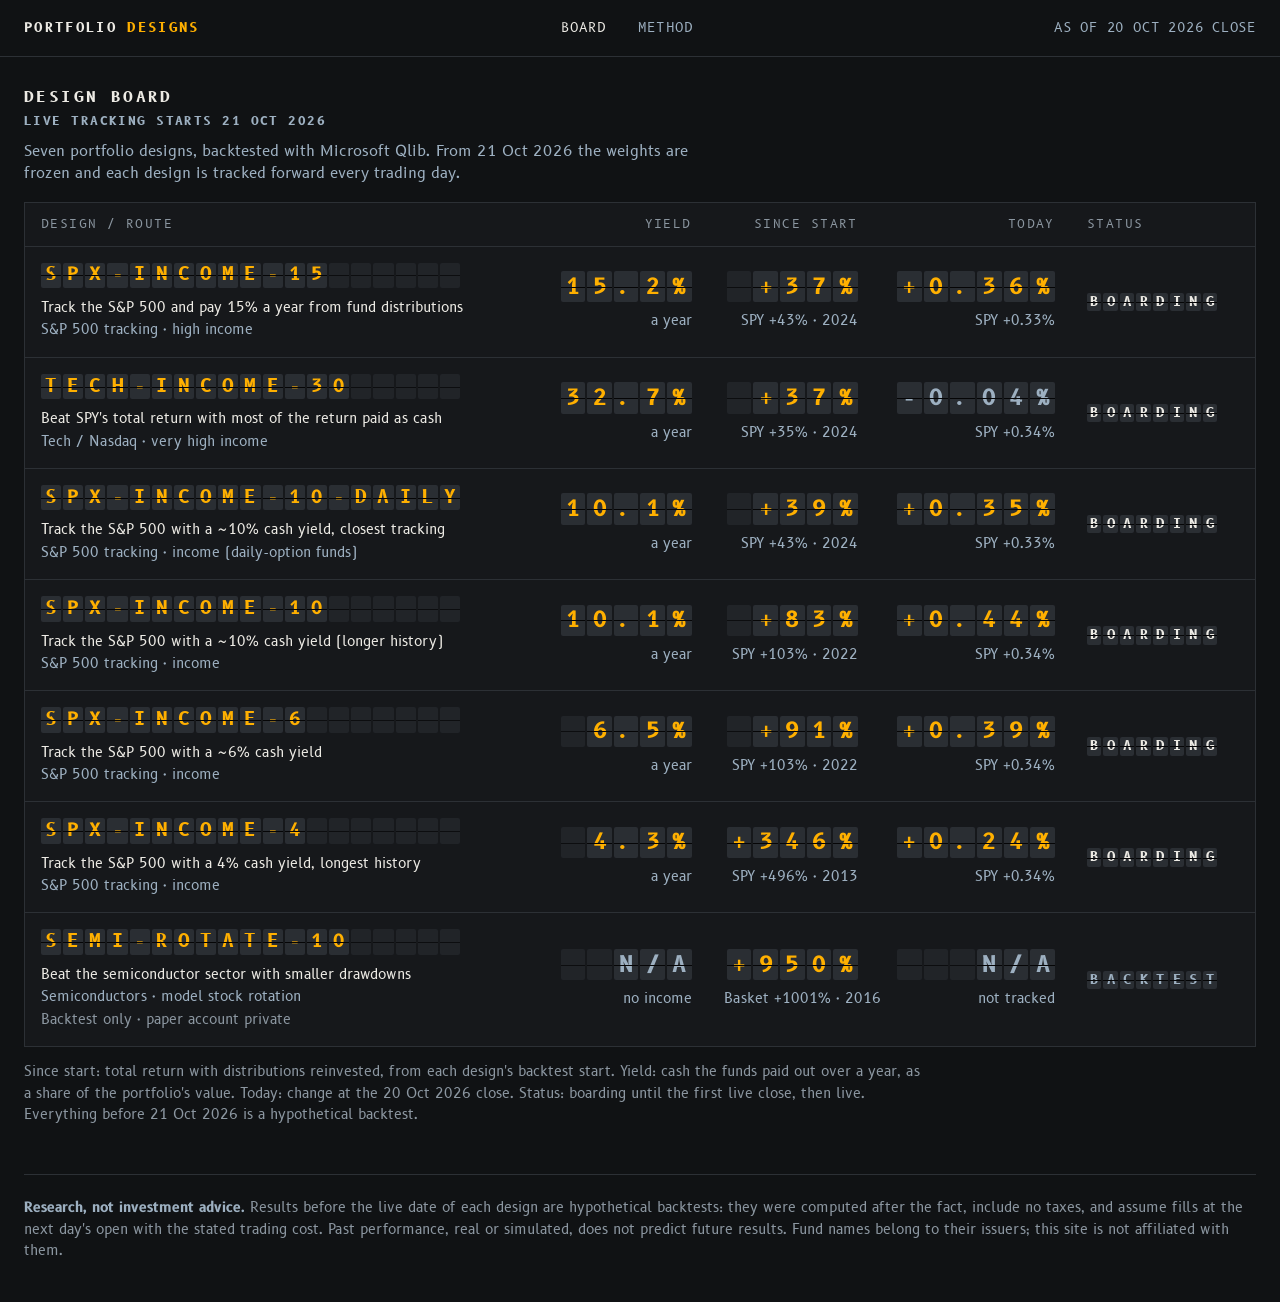
==== index.html @ 0da143ae "Publish portfolio design board (as of 20 Oct 2026 close) Co-Authored-By: Claude Opus 5.5 <noreply@an" ====
<!doctype html>
<html lang="en"><head><meta charset="utf-8"><meta name="viewport" content="width=device-width, initial-scale=1">
<title>Portfolio Designs — live board</title><meta name="description" content="Seven portfolio designs, backtested with Qlib and tracked forward every trading day."><link rel="preconnect" href="https://fonts.googleapis.com"><link rel="preconnect" href="https://fonts.gstatic.com" crossorigin><link href="https://fonts.googleapis.com/css2?family=B612:wght@400;700&family=B612+Mono:wght@400;700&display=swap" rel="stylesheet">
<link rel="stylesheet" href="assets/board.css"></head>
<body>
<header class="top"><div class="wrap">
<a class="brand" href="index.html">Portfolio <b>Designs</b></a>
<nav class="nav" aria-label="Main"><a href="index.html" aria-current="page">Board</a><a href="method.html">Method</a></nav>
<div class="clock">AS OF 20 OCT 2026 CLOSE</div>
</div></header>
<main class="wrap">
<div class="boardhead"><div><h1>Design board</h1><span class="livemark">Live tracking starts 21 Oct 2026</span></div><p>Seven portfolio designs, backtested with Microsoft Qlib. From 21 Oct 2026 the weights are frozen and each design is tracked forward every trading day.</p></div>
<table class="board"><colgroup><col class="c1"><col class="c2"><col class="c3"><col class="c4"><col class="c5"></colgroup><thead><tr><th>Design / route</th><th class="r">Yield</th><th class="r">Since start</th><th class="r">Today</th><th>Status</th></tr></thead>
<tbody><tr class="row" data-href="designs/spx-income-15.html">
<td class="svc"><a href="designs/spx-income-15.html"><span class="flaps flip row " role="img" aria-label="SPX-INCOME-15"><span class="fc" style="--i:0">S</span><span class="fc" style="--i:1">P</span><span class="fc" style="--i:2">X</span><span class="fc" style="--i:3">-</span><span class="fc" style="--i:4">I</span><span class="fc" style="--i:5">N</span><span class="fc" style="--i:6">C</span><span class="fc" style="--i:7">O</span><span class="fc" style="--i:8">M</span><span class="fc" style="--i:9">E</span><span class="fc" style="--i:10">-</span><span class="fc" style="--i:11">1</span><span class="fc" style="--i:12">5</span><span class="fc blank" aria-hidden="true"> </span><span class="fc blank" aria-hidden="true"> </span><span class="fc blank" aria-hidden="true"> </span><span class="fc blank" aria-hidden="true"> </span><span class="fc blank" aria-hidden="true"> </span><span class="fc blank" aria-hidden="true"> </span></span></a>
<div class="route">Track the S&amp;P 500 and pay 15% a year from fund distributions<small>S&amp;P 500 tracking · high income</small></div></td>
<td class="numc" data-label="Yield"><span class="flaps flip fig " role="img" aria-label="15.2%"><span class="fc" style="--i:0">1</span><span class="fc" style="--i:1">5</span><span class="fc" style="--i:2">.</span><span class="fc" style="--i:3">2</span><span class="fc" style="--i:4">%</span></span><span class="vs">a year</span></td>
<td class="numc" data-label="Since start"><span class="flaps flip fig " role="img" aria-label="+37%"><span class="fc blank" aria-hidden="true"> </span><span class="fc" style="--i:1">+</span><span class="fc" style="--i:2">3</span><span class="fc" style="--i:3">7</span><span class="fc" style="--i:4">%</span></span><span class="vs fig">SPY +43% · 2024</span></td>
<td class="numc" data-label="Today"><span class="flaps flip fig " role="img" aria-label="+0.36%"><span class="fc" style="--i:0">+</span><span class="fc" style="--i:1">0</span><span class="fc" style="--i:2">.</span><span class="fc" style="--i:3">3</span><span class="fc" style="--i:4">6</span><span class="fc" style="--i:5">%</span></span><span class="vs fig">SPY +0.33%</span></td>
<td class="statuscell"><span class="flaps flip stat white" role="img" aria-label="BOARDING"><span class="fc" style="--i:0">B</span><span class="fc" style="--i:1">O</span><span class="fc" style="--i:2">A</span><span class="fc" style="--i:3">R</span><span class="fc" style="--i:4">D</span><span class="fc" style="--i:5">I</span><span class="fc" style="--i:6">N</span><span class="fc" style="--i:7">G</span></span></td>
<td class="statline fig">SPY +43% since 2024 · SPY today +0.33%</td></tr><tr class="row" data-href="designs/tech-income-30.html">
<td class="svc"><a href="designs/tech-income-30.html"><span class="flaps flip row " role="img" aria-label="TECH-INCOME-30"><span class="fc" style="--i:0">T</span><span class="fc" style="--i:1">E</span><span class="fc" style="--i:2">C</span><span class="fc" style="--i:3">H</span><span class="fc" style="--i:4">-</span><span class="fc" style="--i:5">I</span><span class="fc" style="--i:6">N</span><span class="fc" style="--i:7">C</span><span class="fc" style="--i:8">O</span><span class="fc" style="--i:9">M</span><span class="fc" style="--i:10">E</span><span class="fc" style="--i:11">-</span><span class="fc" style="--i:12">3</span><span class="fc" style="--i:13">0</span><span class="fc blank" aria-hidden="true"> </span><span class="fc blank" aria-hidden="true"> </span><span class="fc blank" aria-hidden="true"> </span><span class="fc blank" aria-hidden="true"> </span><span class="fc blank" aria-hidden="true"> </span></span></a>
<div class="route">Beat SPY&#x27;s total return with most of the return paid as cash<small>Tech / Nasdaq · very high income</small></div></td>
<td class="numc" data-label="Yield"><span class="flaps flip fig " role="img" aria-label="32.7%"><span class="fc" style="--i:0">3</span><span class="fc" style="--i:1">2</span><span class="fc" style="--i:2">.</span><span class="fc" style="--i:3">7</span><span class="fc" style="--i:4">%</span></span><span class="vs">a year</span></td>
<td class="numc" data-label="Since start"><span class="flaps flip fig " role="img" aria-label="+37%"><span class="fc blank" aria-hidden="true"> </span><span class="fc" style="--i:1">+</span><span class="fc" style="--i:2">3</span><span class="fc" style="--i:3">7</span><span class="fc" style="--i:4">%</span></span><span class="vs fig">SPY +35% · 2024</span></td>
<td class="numc" data-label="Today"><span class="flaps flip fig steel" role="img" aria-label="-0.04%"><span class="fc" style="--i:0">-</span><span class="fc" style="--i:1">0</span><span class="fc" style="--i:2">.</span><span class="fc" style="--i:3">0</span><span class="fc" style="--i:4">4</span><span class="fc" style="--i:5">%</span></span><span class="vs fig">SPY +0.34%</span></td>
<td class="statuscell"><span class="flaps flip stat white" role="img" aria-label="BOARDING"><span class="fc" style="--i:0">B</span><span class="fc" style="--i:1">O</span><span class="fc" style="--i:2">A</span><span class="fc" style="--i:3">R</span><span class="fc" style="--i:4">D</span><span class="fc" style="--i:5">I</span><span class="fc" style="--i:6">N</span><span class="fc" style="--i:7">G</span></span></td>
<td class="statline fig">SPY +35% since 2024 · SPY today +0.34%</td></tr><tr class="row" data-href="designs/spx-income-10-daily.html">
<td class="svc"><a href="designs/spx-income-10-daily.html"><span class="flaps flip row " role="img" aria-label="SPX-INCOME-10-DAILY"><span class="fc" style="--i:0">S</span><span class="fc" style="--i:1">P</span><span class="fc" style="--i:2">X</span><span class="fc" style="--i:3">-</span><span class="fc" style="--i:4">I</span><span class="fc" style="--i:5">N</span><span class="fc" style="--i:6">C</span><span class="fc" style="--i:7">O</span><span class="fc" style="--i:8">M</span><span class="fc" style="--i:9">E</span><span class="fc" style="--i:10">-</span><span class="fc" style="--i:11">1</span><span class="fc" style="--i:12">0</span><span class="fc" style="--i:13">-</span><span class="fc" style="--i:14">D</span><span class="fc" style="--i:15">A</span><span class="fc" style="--i:16">I</span><span class="fc" style="--i:17">L</span><span class="fc" style="--i:18">Y</span></span></a>
<div class="route">Track the S&amp;P 500 with a ~10% cash yield, closest tracking<small>S&amp;P 500 tracking · income (daily-option funds)</small></div></td>
<td class="numc" data-label="Yield"><span class="flaps flip fig " role="img" aria-label="10.1%"><span class="fc" style="--i:0">1</span><span class="fc" style="--i:1">0</span><span class="fc" style="--i:2">.</span><span class="fc" style="--i:3">1</span><span class="fc" style="--i:4">%</span></span><span class="vs">a year</span></td>
<td class="numc" data-label="Since start"><span class="flaps flip fig " role="img" aria-label="+39%"><span class="fc blank" aria-hidden="true"> </span><span class="fc" style="--i:1">+</span><span class="fc" style="--i:2">3</span><span class="fc" style="--i:3">9</span><span class="fc" style="--i:4">%</span></span><span class="vs fig">SPY +43% · 2024</span></td>
<td class="numc" data-label="Today"><span class="flaps flip fig " role="img" aria-label="+0.35%"><span class="fc" style="--i:0">+</span><span class="fc" style="--i:1">0</span><span class="fc" style="--i:2">.</span><span class="fc" style="--i:3">3</span><span class="fc" style="--i:4">5</span><span class="fc" style="--i:5">%</span></span><span class="vs fig">SPY +0.33%</span></td>
<td class="statuscell"><span class="flaps flip stat white" role="img" aria-label="BOARDING"><span class="fc" style="--i:0">B</span><span class="fc" style="--i:1">O</span><span class="fc" style="--i:2">A</span><span class="fc" style="--i:3">R</span><span class="fc" style="--i:4">D</span><span class="fc" style="--i:5">I</span><span class="fc" style="--i:6">N</span><span class="fc" style="--i:7">G</span></span></td>
<td class="statline fig">SPY +43% since 2024 · SPY today +0.33%</td></tr><tr class="row" data-href="designs/spx-income-10.html">
<td class="svc"><a href="designs/spx-income-10.html"><span class="flaps flip row " role="img" aria-label="SPX-INCOME-10"><span class="fc" style="--i:0">S</span><span class="fc" style="--i:1">P</span><span class="fc" style="--i:2">X</span><span class="fc" style="--i:3">-</span><span class="fc" style="--i:4">I</span><span class="fc" style="--i:5">N</span><span class="fc" style="--i:6">C</span><span class="fc" style="--i:7">O</span><span class="fc" style="--i:8">M</span><span class="fc" style="--i:9">E</span><span class="fc" style="--i:10">-</span><span class="fc" style="--i:11">1</span><span class="fc" style="--i:12">0</span><span class="fc blank" aria-hidden="true"> </span><span class="fc blank" aria-hidden="true"> </span><span class="fc blank" aria-hidden="true"> </span><span class="fc blank" aria-hidden="true"> </span><span class="fc blank" aria-hidden="true"> </span><span class="fc blank" aria-hidden="true"> </span></span></a>
<div class="route">Track the S&amp;P 500 with a ~10% cash yield (longer history)<small>S&amp;P 500 tracking · income</small></div></td>
<td class="numc" data-label="Yield"><span class="flaps flip fig " role="img" aria-label="10.1%"><span class="fc" style="--i:0">1</span><span class="fc" style="--i:1">0</span><span class="fc" style="--i:2">.</span><span class="fc" style="--i:3">1</span><span class="fc" style="--i:4">%</span></span><span class="vs">a year</span></td>
<td class="numc" data-label="Since start"><span class="flaps flip fig " role="img" aria-label="+83%"><span class="fc blank" aria-hidden="true"> </span><span class="fc" style="--i:1">+</span><span class="fc" style="--i:2">8</span><span class="fc" style="--i:3">3</span><span class="fc" style="--i:4">%</span></span><span class="vs fig">SPY +103% · 2022</span></td>
<td class="numc" data-label="Today"><span class="flaps flip fig " role="img" aria-label="+0.44%"><span class="fc" style="--i:0">+</span><span class="fc" style="--i:1">0</span><span class="fc" style="--i:2">.</span><span class="fc" style="--i:3">4</span><span class="fc" style="--i:4">4</span><span class="fc" style="--i:5">%</span></span><span class="vs fig">SPY +0.34%</span></td>
<td class="statuscell"><span class="flaps flip stat white" role="img" aria-label="BOARDING"><span class="fc" style="--i:0">B</span><span class="fc" style="--i:1">O</span><span class="fc" style="--i:2">A</span><span class="fc" style="--i:3">R</span><span class="fc" style="--i:4">D</span><span class="fc" style="--i:5">I</span><span class="fc" style="--i:6">N</span><span class="fc" style="--i:7">G</span></span></td>
<td class="statline fig">SPY +103% since 2022 · SPY today +0.34%</td></tr><tr class="row" data-href="designs/spx-income-6.html">
<td class="svc"><a href="designs/spx-income-6.html"><span class="flaps flip row " role="img" aria-label="SPX-INCOME-6"><span class="fc" style="--i:0">S</span><span class="fc" style="--i:1">P</span><span class="fc" style="--i:2">X</span><span class="fc" style="--i:3">-</span><span class="fc" style="--i:4">I</span><span class="fc" style="--i:5">N</span><span class="fc" style="--i:6">C</span><span class="fc" style="--i:7">O</span><span class="fc" style="--i:8">M</span><span class="fc" style="--i:9">E</span><span class="fc" style="--i:10">-</span><span class="fc" style="--i:11">6</span><span class="fc blank" aria-hidden="true"> </span><span class="fc blank" aria-hidden="true"> </span><span class="fc blank" aria-hidden="true"> </span><span class="fc blank" aria-hidden="true"> </span><span class="fc blank" aria-hidden="true"> </span><span class="fc blank" aria-hidden="true"> </span><span class="fc blank" aria-hidden="true"> </span></span></a>
<div class="route">Track the S&amp;P 500 with a ~6% cash yield<small>S&amp;P 500 tracking · income</small></div></td>
<td class="numc" data-label="Yield"><span class="flaps flip fig " role="img" aria-label="6.5%"><span class="fc blank" aria-hidden="true"> </span><span class="fc" style="--i:1">6</span><span class="fc" style="--i:2">.</span><span class="fc" style="--i:3">5</span><span class="fc" style="--i:4">%</span></span><span class="vs">a year</span></td>
<td class="numc" data-label="Since start"><span class="flaps flip fig " role="img" aria-label="+91%"><span class="fc blank" aria-hidden="true"> </span><span class="fc" style="--i:1">+</span><span class="fc" style="--i:2">9</span><span class="fc" style="--i:3">1</span><span class="fc" style="--i:4">%</span></span><span class="vs fig">SPY +103% · 2022</span></td>
<td class="numc" data-label="Today"><span class="flaps flip fig " role="img" aria-label="+0.39%"><span class="fc" style="--i:0">+</span><span class="fc" style="--i:1">0</span><span class="fc" style="--i:2">.</span><span class="fc" style="--i:3">3</span><span class="fc" style="--i:4">9</span><span class="fc" style="--i:5">%</span></span><span class="vs fig">SPY +0.34%</span></td>
<td class="statuscell"><span class="flaps flip stat white" role="img" aria-label="BOARDING"><span class="fc" style="--i:0">B</span><span class="fc" style="--i:1">O</span><span class="fc" style="--i:2">A</span><span class="fc" style="--i:3">R</span><span class="fc" style="--i:4">D</span><span class="fc" style="--i:5">I</span><span class="fc" style="--i:6">N</span><span class="fc" style="--i:7">G</span></span></td>
<td class="statline fig">SPY +103% since 2022 · SPY today +0.34%</td></tr><tr class="row" data-href="designs/spx-income-4.html">
<td class="svc"><a href="designs/spx-income-4.html"><span class="flaps flip row " role="img" aria-label="SPX-INCOME-4"><span class="fc" style="--i:0">S</span><span class="fc" style="--i:1">P</span><span class="fc" style="--i:2">X</span><span class="fc" style="--i:3">-</span><span class="fc" style="--i:4">I</span><span class="fc" style="--i:5">N</span><span class="fc" style="--i:6">C</span><span class="fc" style="--i:7">O</span><span class="fc" style="--i:8">M</span><span class="fc" style="--i:9">E</span><span class="fc" style="--i:10">-</span><span class="fc" style="--i:11">4</span><span class="fc blank" aria-hidden="true"> </span><span class="fc blank" aria-hidden="true"> </span><span class="fc blank" aria-hidden="true"> </span><span class="fc blank" aria-hidden="true"> </span><span class="fc blank" aria-hidden="true"> </span><span class="fc blank" aria-hidden="true"> </span><span class="fc blank" aria-hidden="true"> </span></span></a>
<div class="route">Track the S&amp;P 500 with a 4% cash yield, longest history<small>S&amp;P 500 tracking · income</small></div></td>
<td class="numc" data-label="Yield"><span class="flaps flip fig " role="img" aria-label="4.3%"><span class="fc blank" aria-hidden="true"> </span><span class="fc" style="--i:1">4</span><span class="fc" style="--i:2">.</span><span class="fc" style="--i:3">3</span><span class="fc" style="--i:4">%</span></span><span class="vs">a year</span></td>
<td class="numc" data-label="Since start"><span class="flaps flip fig " role="img" aria-label="+346%"><span class="fc" style="--i:0">+</span><span class="fc" style="--i:1">3</span><span class="fc" style="--i:2">4</span><span class="fc" style="--i:3">6</span><span class="fc" style="--i:4">%</span></span><span class="vs fig">SPY +496% · 2013</span></td>
<td class="numc" data-label="Today"><span class="flaps flip fig " role="img" aria-label="+0.24%"><span class="fc" style="--i:0">+</span><span class="fc" style="--i:1">0</span><span class="fc" style="--i:2">.</span><span class="fc" style="--i:3">2</span><span class="fc" style="--i:4">4</span><span class="fc" style="--i:5">%</span></span><span class="vs fig">SPY +0.34%</span></td>
<td class="statuscell"><span class="flaps flip stat white" role="img" aria-label="BOARDING"><span class="fc" style="--i:0">B</span><span class="fc" style="--i:1">O</span><span class="fc" style="--i:2">A</span><span class="fc" style="--i:3">R</span><span class="fc" style="--i:4">D</span><span class="fc" style="--i:5">I</span><span class="fc" style="--i:6">N</span><span class="fc" style="--i:7">G</span></span></td>
<td class="statline fig">SPY +496% since 2013 · SPY today +0.34%</td></tr><tr class="row" data-href="designs/semi-rotate-10.html">
<td class="svc"><a href="designs/semi-rotate-10.html"><span class="flaps flip row " role="img" aria-label="SEMI-ROTATE-10"><span class="fc" style="--i:0">S</span><span class="fc" style="--i:1">E</span><span class="fc" style="--i:2">M</span><span class="fc" style="--i:3">I</span><span class="fc" style="--i:4">-</span><span class="fc" style="--i:5">R</span><span class="fc" style="--i:6">O</span><span class="fc" style="--i:7">T</span><span class="fc" style="--i:8">A</span><span class="fc" style="--i:9">T</span><span class="fc" style="--i:10">E</span><span class="fc" style="--i:11">-</span><span class="fc" style="--i:12">1</span><span class="fc" style="--i:13">0</span><span class="fc blank" aria-hidden="true"> </span><span class="fc blank" aria-hidden="true"> </span><span class="fc blank" aria-hidden="true"> </span><span class="fc blank" aria-hidden="true"> </span><span class="fc blank" aria-hidden="true"> </span></span></a>
<div class="route">Beat the semiconductor sector with smaller drawdowns<small>Semiconductors · model stock rotation</small><small class="bt">Backtest only · paper account private</small></div></td>
<td class="numc" data-label="Yield"><span class="flaps flip fig steel" role="img" aria-label="N/A"><span class="fc blank" aria-hidden="true"> </span><span class="fc blank" aria-hidden="true"> </span><span class="fc" style="--i:2">N</span><span class="fc" style="--i:3">/</span><span class="fc" style="--i:4">A</span></span><span class="vs">no income</span></td>
<td class="numc" data-label="Since start"><span class="flaps flip fig " role="img" aria-label="+950%"><span class="fc" style="--i:0">+</span><span class="fc" style="--i:1">9</span><span class="fc" style="--i:2">5</span><span class="fc" style="--i:3">0</span><span class="fc" style="--i:4">%</span></span><span class="vs fig">Basket +1001% · 2016</span></td>
<td class="numc" data-label="Today"><span class="flaps flip fig steel" role="img" aria-label="N/A"><span class="fc blank" aria-hidden="true"> </span><span class="fc blank" aria-hidden="true"> </span><span class="fc blank" aria-hidden="true"> </span><span class="fc" style="--i:3">N</span><span class="fc" style="--i:4">/</span><span class="fc" style="--i:5">A</span></span><span class="vs fig">not tracked</span></td>
<td class="statuscell"><span class="flaps flip stat steel" role="img" aria-label="BACKTEST"><span class="fc" style="--i:0">B</span><span class="fc" style="--i:1">A</span><span class="fc" style="--i:2">C</span><span class="fc" style="--i:3">K</span><span class="fc" style="--i:4">T</span><span class="fc" style="--i:5">E</span><span class="fc" style="--i:6">S</span><span class="fc" style="--i:7">T</span></span></td>
<td class="statline fig">Basket +1001% since 2016</td></tr></tbody></table>
<p class="note">Since start: total return with distributions reinvested, from each design's backtest start. Yield: cash the funds paid out over a year, as a share of the portfolio's value. Today: change at the 20 Oct 2026 close. Status: boarding until the first live close, then live. Everything before 21 Oct 2026 is a hypothetical backtest.</p>

<footer class="disc"><strong>Research, not investment advice.</strong> Results before the live date of each design are hypothetical backtests:
they were computed after the fact, include no taxes, and assume fills at the next day's open with the stated trading cost. Past
performance, real or simulated, does not predict future results. Fund names belong to their issuers; this site is not affiliated with them.</footer>
</main>
<script src="assets/board.js"></script>
</body></html>
---- assets/board.css ----
:root {
  --bg: #101214;
  --panel: #16181b;
  --cell: #2a2e33;
  --split: #050506;
  --rule: #2c3035;
  --amber: #ffb000;
  --white: #eceae4;
  --steel: #9db0c1;
  --dim: #8b96a0;
  --live: #ef5aae;
  --mono: "B612 Mono", ui-monospace, Menlo, monospace;
  --sans: "B612", system-ui, sans-serif;
  color-scheme: dark;
}
* { box-sizing: border-box; }
html { -webkit-text-size-adjust: 100%; }
body { margin: 0; background: var(--bg); color: var(--white); font: 15px/1.55 var(--sans); }
a { color: inherit; }
a:focus-visible, button:focus-visible { outline: 2px solid var(--amber); outline-offset: 3px; }
.wrap { max-width: 1280px; margin: 0 auto; padding: 0 24px; }
.lbl, .board th, .facts dt, .manifest th, .notes .k, .sect h2, .crumb, .boardhead {
  font: 12px/1.4 var(--mono); letter-spacing: .12em; text-transform: uppercase; color: var(--dim);
}
/* figures in running text use the proportional cockpit face (B612 Mono gives every "." a full cell) */
.fig { font-family: var(--sans); font-variant-numeric: tabular-nums; white-space: nowrap; }

/* top bar */
.top { border-bottom: 1px solid var(--rule); }
.top .wrap { display: flex; align-items: center; justify-content: space-between; height: 56px; gap: 16px; }
.brand { font: 700 13px/1 var(--mono); letter-spacing: .18em; text-transform: uppercase; text-decoration: none; }
.brand b { color: var(--amber); }
.nav { display: flex; gap: 8px; font: 13px/1 var(--mono); letter-spacing: .08em; text-transform: uppercase; }
.nav a { text-decoration: none; color: var(--steel); padding: 15px 12px; }
.nav a[aria-current="page"], .nav a:hover { color: var(--white); }
.clock { font: 13px/1 var(--mono); color: var(--steel); letter-spacing: .06em; white-space: nowrap; }

/* split-flap cells */
.flaps { display: inline-flex; gap: 3px; vertical-align: middle; }
.fc {
  position: relative; display: inline-block; width: 1.12em; padding: .16em 0; text-align: center;
  background: var(--cell); color: var(--amber); font-family: var(--mono); font-weight: 700; line-height: 1.1;
  border-radius: 2px; overflow: hidden;
}
.fc::after { content: ""; position: absolute; left: 0; right: 0; top: 50%; height: 1px; background: var(--split); }
.fc.sp { background: transparent; width: .55em; }
.fc.sp::after { display: none; }
.fc.blank { background: var(--cell); opacity: .55; }
.flaps.steel .fc { color: var(--steel); }
.flaps.live .fc { color: var(--live); }
.flaps.white .fc { color: var(--white); }
.flaps.hero { font-size: clamp(54px, 8.6vw, 112px); gap: 5px; }
.flaps.code { font-size: 20px; gap: 2px; }
.flaps.pagecode { font-size: 26px; }
.flaps.row { font-size: 18px; gap: 2px; }
.flaps.fig { font-size: 22px; gap: 2px; }
.flaps.stat { font-size: 13px; gap: 2px; }
.flaps.tick { font-size: 17px; gap: 2px; }
@media (prefers-reduced-motion: no-preference) {
  /* starts and ends on the readable state, so a paused or skipped animation never hides text */
  .flip .fc { animation: flip .42s ease-in-out none; animation-delay: calc(var(--i) * 30ms); }
  @keyframes flip { 0% { transform: none; } 48% { transform: rotateX(88deg); } 52% { transform: rotateX(-88deg); } 100% { transform: none; } }
}

/* home */
.boardhead { display: block; padding: 30px 0 16px; }
.boardhead h1 { margin: 0; font: 700 15px/1.4 var(--mono); letter-spacing: .16em; color: var(--white); }
.boardhead p { margin: 10px 0 0; font: 15px/1.5 var(--sans); letter-spacing: 0; text-transform: none; color: var(--steel); max-width: 70ch; }
.board { width: 100%; border-collapse: collapse; table-layout: fixed; background: var(--panel); border: 1px solid var(--rule); }
.board col.c1 { width: 42%; } .board col.c2 { width: 13.5%; } .board col.c3 { width: 13.5%; } .board col.c4 { width: 16%; } .board col.c5 { width: 15%; }
.board th.r, .board td.numc { text-align: right; }
.board td.statline { display: none; }
.board th { text-align: left; padding: 14px 16px 12px; font-weight: 400; border-bottom: 1px solid var(--rule); }
.board td { padding: 16px; vertical-align: middle; border-top: 1px solid var(--rule); }
.board tr.row { cursor: pointer; }
.board tr.row:hover td { background: #1c1f23; }
.board .route { color: var(--white); line-height: 1.45; margin-top: 10px; font-size: 14px; }
.board .route small { display: block; color: var(--steel); font-size: 14px; margin-top: 2px; }
.board .route small.bt { color: var(--dim); }
.board .svc > a { text-decoration: none; display: inline-block; }
.fig.big { font-size: 19px; font-weight: 700; color: var(--white); display: block; }
.vs { display: block; color: var(--steel); font-size: 14px; }
.board td .vs { margin-top: 8px; }
.livemark { display: block; margin-top: 6px; font: 700 12px/1.4 var(--mono); letter-spacing: .12em; text-transform: uppercase; color: var(--steel); }
.livemark.on { color: var(--live); }
.status { font: 700 12px/1.3 var(--mono); letter-spacing: .12em; text-transform: uppercase; white-space: nowrap; color: var(--steel); }
.status small { display: block; font: 12px/1.4 var(--sans); letter-spacing: 0; text-transform: none; color: var(--dim); font-weight: 400; margin-top: 3px; }
.status.live { color: var(--live); }
.lamp { display: inline-block; width: 8px; height: 8px; border-radius: 50%; background: var(--live); margin-right: 8px; vertical-align: 1px; }
.note { color: var(--dim); font-size: 14px; margin: 14px 0 0; max-width: 100ch; }

/* design page */
.crumb { padding: 28px 0 0; }
.crumb a { text-decoration: none; color: var(--steel); }
.hdr { padding: 18px 0 22px; border-bottom: 1px solid var(--rule); }
.hdr .theme { margin: 16px 0 6px; }
.hdr h1 { margin: 0; font: 700 19px/1.35 var(--sans); max-width: 60ch; color: var(--white); }
.head { display: grid; grid-template-columns: repeat(5, 1fr); gap: 24px; padding: 26px 0 28px; border-bottom: 1px solid var(--rule); align-items: end; }
.board2 { grid-column: 4 / span 2; display: grid; gap: 22px; padding-left: 20px; border-left: 1px solid var(--rule); align-self: end; }
.board2 .lbl { display: block; margin-bottom: 8px; }
.board2 .vs { margin-top: 6px; }
.meta { display: flex; flex-wrap: wrap; gap: 8px 36px; margin: 0; padding: 14px 0; border-bottom: 1px solid var(--rule);
  font: 12px/1.5 var(--mono); letter-spacing: .1em; text-transform: uppercase; color: var(--dim); }
.meta b { font: 15px/1.5 var(--sans); letter-spacing: 0; text-transform: none; color: var(--white); margin-left: 8px; font-weight: 400; }
.head .now { grid-column: 1 / span 3; }
.head .now .lbl { margin-bottom: 12px; }
.up { color: var(--white); }
.down { color: var(--steel); }
.facts { display: grid; grid-template-columns: repeat(5, 1fr); border-bottom: 1px solid var(--rule); margin: 0; }
.facts div { padding: 18px 16px 18px 0; }
.facts div + div { padding-left: 16px; border-left: 1px solid var(--rule); }
.facts dt { margin-bottom: 8px; }
.facts dd { margin: 0; font: 700 26px/1.1 var(--sans); color: var(--white); font-variant-numeric: tabular-nums; }
.facts dd small { display: block; font: 14px/1.4 var(--sans); color: var(--steel); font-weight: 400; margin-top: 6px; }
.sect { padding: 36px 0 6px; }
.sect h2 { margin: 0 0 4px; color: var(--white); font-weight: 700; }
.sect .sub { margin: 0 0 14px; color: var(--steel); font-size: 14px; max-width: 82ch; }
.chartbox { position: relative; background: var(--panel); border: 1px solid var(--rule); }
.chartbox svg { display: block; width: 100%; height: auto; }
.ranges { display: flex; gap: 6px; margin: 0 0 10px; }
.ranges button { font: 13px/1 var(--mono); letter-spacing: .1em; background: transparent; color: var(--steel); border: 0;
  border-bottom: 2px solid transparent; padding: 15px 14px 13px; cursor: pointer; min-width: 52px; }
.ranges button[aria-pressed="true"] { color: var(--white); border-bottom-color: var(--amber); }
.readout { position: absolute; top: 10px; left: 12px; font: 13px/1.6 var(--sans); color: var(--white); pointer-events: none;
  background: rgba(16,18,20,.94); border: 1px solid var(--rule); padding: 8px 10px; display: none; }
.readout b { color: var(--white); font-weight: 700; }
.readout i { color: var(--steel); font-style: normal; }
.cols { display: grid; grid-template-columns: repeat(5, 1fr); gap: 24px; }
.cols .wide { grid-column: span 3; }
.cols .side { grid-column: span 2; }
.manifest { width: 100%; border-collapse: collapse; font-size: 14px; }
.manifest th { text-align: left; padding: 0 10px 10px 0; font-weight: 400; }
.manifest td { padding: 12px 10px 12px 0; border-top: 1px solid var(--rule); vertical-align: top; }
.manifest td.w { font: 700 16px/1.3 var(--sans); color: var(--white); text-align: right; white-space: nowrap; }
.manifest td.t { font: 700 15px/1.3 var(--mono); white-space: nowrap; }
.manifest td .role { display: block; color: var(--steel); font-size: 13px; }
.notes p { margin: 0 0 16px; }
.notes .k { display: block; margin-bottom: 4px; }
.disc { margin: 48px 0 0; padding: 22px 0 40px; border-top: 1px solid var(--rule); color: var(--dim); font-size: 14px; }
.disc strong { color: var(--steel); }
.method { padding-bottom: 8px; }
.method h1 { font: 700 13px/1.4 var(--mono); letter-spacing: .16em; text-transform: uppercase; margin: 30px 0 6px; }
.method .lead { font: 700 26px/1.3 var(--sans); max-width: 30ch; margin: 0 0 8px; }
.method h2 { font: 700 13px/1.4 var(--mono); letter-spacing: .14em; text-transform: uppercase; margin: 34px 0 8px; color: var(--amber); }
.method p { max-width: 74ch; color: var(--white); }

/* phone */
@media (max-width: 760px) {
  .wrap { padding: 0 16px; }
  .top .wrap { height: auto; padding-top: 4px; padding-bottom: 10px; flex-wrap: wrap; row-gap: 0; }
  .nav { gap: 0; margin-right: -10px; }
  .nav a { padding: 15px 10px; }
  .brand { font-size: 12px; letter-spacing: .14em; }
  .clock { width: 100%; order: 3; font-size: 12px; }
  .sect .sub, .notes p, .manifest { font-size: 15px; }
  .boardhead { display: block; padding: 22px 0 12px; }
  .board thead, .board colgroup { display: none; }
  .board, .board tbody { display: block; }
  .board { border-left: 0; border-right: 0; background: transparent; }
  .board tr.row { display: grid; grid-template-columns: repeat(3, minmax(0, 1fr)); gap: 12px 10px; padding: 16px 0; border-top: 1px solid var(--rule); }
  .board td .vs { white-space: normal; }
  .board tr.row:first-child { border-top: 0; }
  .board td { display: block; padding: 0; border: 0; background: none !important; }
  .board td.numc { text-align: left; }
  .board td.numc .vs { display: none; }
  .board td.statuscell { grid-column: 1 / -1; }
  .board td.statline { display: block; grid-column: 1 / -1; color: var(--steel); font-size: 14px; }
  .flaps.fig { font-size: 14.5px; gap: 1px; }
  .board .route { font-size: 16px; }
  .board .route small { font-size: 14px; }
  .board2 { grid-column: auto; padding-left: 0; border-left: 0; grid-template-columns: 1fr 1fr; }
  .board td[data-label]::before { content: attr(data-label); display: block; font: 11px/1.4 var(--mono); letter-spacing: .12em;
    text-transform: uppercase; color: var(--dim); margin-bottom: 6px; }
  .board td .vs { font-size: 13px; margin-top: 6px; }
  .flaps.row { font-size: 13.5px; }
  .board td.svc .flaps.row { font-size: 13.5px; }
  .board td.route { grid-column: 1 / -1; }
  .flaps.code { font-size: 13.5px; gap: 2px; }
  .flaps.pagecode { font-size: 14px; gap: 2px; }
  .hdr h1 { font-size: 22px; }
  .facts div:last-child:nth-child(odd) { grid-column: 1 / -1; }
  .board td.svc { grid-column: 1 / -1; }
  .head { grid-template-columns: 1fr; gap: 18px; }
  .head .now { grid-column: auto; }
  .facts { grid-template-columns: 1fr 1fr; }
  .facts div, .facts div + div { padding: 14px 10px 14px 0; border-left: 0; border-top: 1px solid var(--rule); }
  .facts dd { font-size: 22px; }
  .cols { grid-template-columns: 1fr; }
  .cols .wide, .cols .side { grid-column: auto; }
}
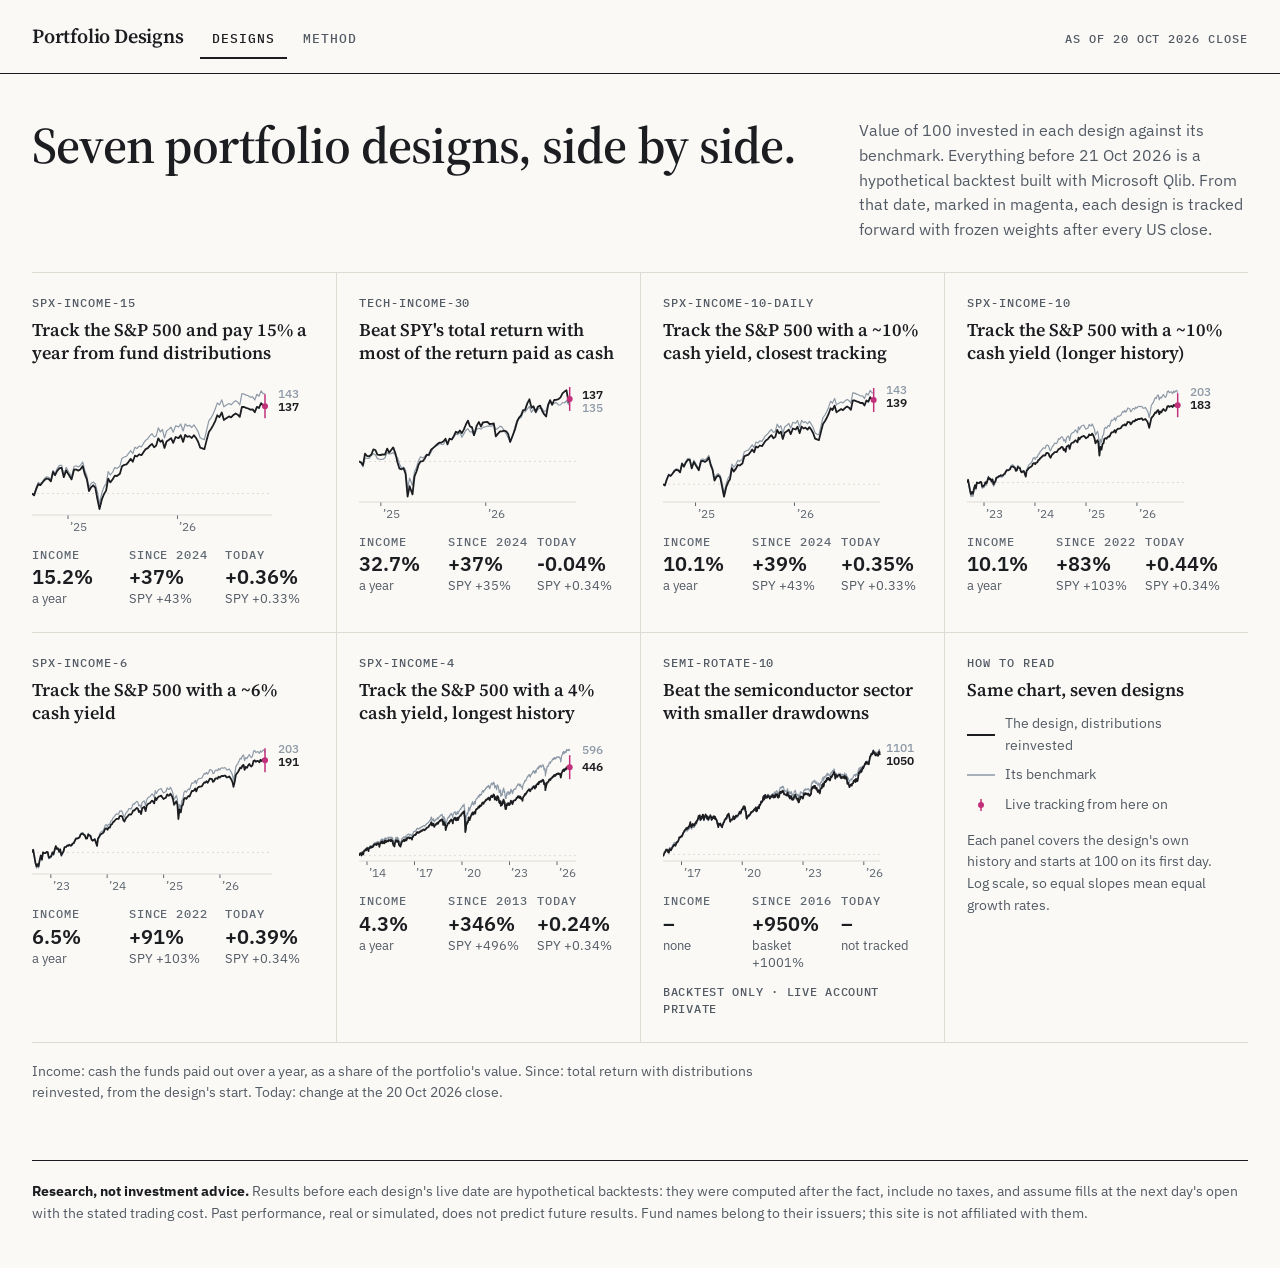
==== commit 143f72be: "Redesign: small-multiples layout with one large NAV chart per design Co-Authored-By: Claude Opus 5.5" ====
--- a/index.html
+++ b/index.html
@@ -1,71 +1,62 @@
 <!doctype html>
 <html lang="en"><head><meta charset="utf-8"><meta name="viewport" content="width=device-width, initial-scale=1">
-<title>Portfolio Designs — live board</title><meta name="description" content="Seven portfolio designs, backtested with Qlib and tracked forward every trading day."><link rel="preconnect" href="https://fonts.googleapis.com"><link rel="preconnect" href="https://fonts.gstatic.com" crossorigin><link href="https://fonts.googleapis.com/css2?family=B612:wght@400;700&family=B612+Mono:wght@400;700&display=swap" rel="stylesheet">
-<link rel="stylesheet" href="assets/board.css"></head>
+<title>Portfolio Designs</title><meta name="description" content="Seven portfolio designs, backtested with Qlib and tracked forward every trading day."><link rel="preconnect" href="https://fonts.googleapis.com"><link rel="preconnect" href="https://fonts.gstatic.com" crossorigin><link href="https://fonts.googleapis.com/css2?family=IBM+Plex+Mono:wght@500;600&family=IBM+Plex+Sans:wght@400;600&family=Source+Serif+4:opsz,wght@8..60,400;8..60,600&display=swap" rel="stylesheet">
+<link rel="stylesheet" href="assets/style.css"></head>
 <body>
 <header class="top"><div class="wrap">
-<a class="brand" href="index.html">Portfolio <b>Designs</b></a>
-<nav class="nav" aria-label="Main"><a href="index.html" aria-current="page">Board</a><a href="method.html">Method</a></nav>
-<div class="clock">AS OF 20 OCT 2026 CLOSE</div>
+<a class="brand" href="index.html">Portfolio Designs</a>
+<nav class="nav" aria-label="Main"><a href="index.html" aria-current="page">Designs</a><a href="method.html">Method</a></nav>
+<span class="tag asof">As of 20 Oct 2026 close</span>
 </div></header>
 <main class="wrap">
-<div class="boardhead"><div><h1>Design board</h1><span class="livemark">Live tracking starts 21 Oct 2026</span></div><p>Seven portfolio designs, backtested with Microsoft Qlib. From 21 Oct 2026 the weights are frozen and each design is tracked forward every trading day.</p></div>
-<table class="board"><colgroup><col class="c1"><col class="c2"><col class="c3"><col class="c4"><col class="c5"></colgroup><thead><tr><th>Design / route</th><th class="r">Yield</th><th class="r">Since start</th><th class="r">Today</th><th>Status</th></tr></thead>
-<tbody><tr class="row" data-href="designs/spx-income-15.html">
-<td class="svc"><a href="designs/spx-income-15.html"><span class="flaps flip row " role="img" aria-label="SPX-INCOME-15"><span class="fc" style="--i:0">S</span><span class="fc" style="--i:1">P</span><span class="fc" style="--i:2">X</span><span class="fc" style="--i:3">-</span><span class="fc" style="--i:4">I</span><span class="fc" style="--i:5">N</span><span class="fc" style="--i:6">C</span><span class="fc" style="--i:7">O</span><span class="fc" style="--i:8">M</span><span class="fc" style="--i:9">E</span><span class="fc" style="--i:10">-</span><span class="fc" style="--i:11">1</span><span class="fc" style="--i:12">5</span><span class="fc blank" aria-hidden="true"> </span><span class="fc blank" aria-hidden="true"> </span><span class="fc blank" aria-hidden="true"> </span><span class="fc blank" aria-hidden="true"> </span><span class="fc blank" aria-hidden="true"> </span><span class="fc blank" aria-hidden="true"> </span></span></a>
-<div class="route">Track the S&amp;P 500 and pay 15% a year from fund distributions<small>S&amp;P 500 tracking · high income</small></div></td>
-<td class="numc" data-label="Yield"><span class="flaps flip fig " role="img" aria-label="15.2%"><span class="fc" style="--i:0">1</span><span class="fc" style="--i:1">5</span><span class="fc" style="--i:2">.</span><span class="fc" style="--i:3">2</span><span class="fc" style="--i:4">%</span></span><span class="vs">a year</span></td>
-<td class="numc" data-label="Since start"><span class="flaps flip fig " role="img" aria-label="+37%"><span class="fc blank" aria-hidden="true"> </span><span class="fc" style="--i:1">+</span><span class="fc" style="--i:2">3</span><span class="fc" style="--i:3">7</span><span class="fc" style="--i:4">%</span></span><span class="vs fig">SPY +43% · 2024</span></td>
-<td class="numc" data-label="Today"><span class="flaps flip fig " role="img" aria-label="+0.36%"><span class="fc" style="--i:0">+</span><span class="fc" style="--i:1">0</span><span class="fc" style="--i:2">.</span><span class="fc" style="--i:3">3</span><span class="fc" style="--i:4">6</span><span class="fc" style="--i:5">%</span></span><span class="vs fig">SPY +0.33%</span></td>
-<td class="statuscell"><span class="flaps flip stat white" role="img" aria-label="BOARDING"><span class="fc" style="--i:0">B</span><span class="fc" style="--i:1">O</span><span class="fc" style="--i:2">A</span><span class="fc" style="--i:3">R</span><span class="fc" style="--i:4">D</span><span class="fc" style="--i:5">I</span><span class="fc" style="--i:6">N</span><span class="fc" style="--i:7">G</span></span></td>
-<td class="statline fig">SPY +43% since 2024 · SPY today +0.33%</td></tr><tr class="row" data-href="designs/tech-income-30.html">
-<td class="svc"><a href="designs/tech-income-30.html"><span class="flaps flip row " role="img" aria-label="TECH-INCOME-30"><span class="fc" style="--i:0">T</span><span class="fc" style="--i:1">E</span><span class="fc" style="--i:2">C</span><span class="fc" style="--i:3">H</span><span class="fc" style="--i:4">-</span><span class="fc" style="--i:5">I</span><span class="fc" style="--i:6">N</span><span class="fc" style="--i:7">C</span><span class="fc" style="--i:8">O</span><span class="fc" style="--i:9">M</span><span class="fc" style="--i:10">E</span><span class="fc" style="--i:11">-</span><span class="fc" style="--i:12">3</span><span class="fc" style="--i:13">0</span><span class="fc blank" aria-hidden="true"> </span><span class="fc blank" aria-hidden="true"> </span><span class="fc blank" aria-hidden="true"> </span><span class="fc blank" aria-hidden="true"> </span><span class="fc blank" aria-hidden="true"> </span></span></a>
-<div class="route">Beat SPY&#x27;s total return with most of the return paid as cash<small>Tech / Nasdaq · very high income</small></div></td>
-<td class="numc" data-label="Yield"><span class="flaps flip fig " role="img" aria-label="32.7%"><span class="fc" style="--i:0">3</span><span class="fc" style="--i:1">2</span><span class="fc" style="--i:2">.</span><span class="fc" style="--i:3">7</span><span class="fc" style="--i:4">%</span></span><span class="vs">a year</span></td>
-<td class="numc" data-label="Since start"><span class="flaps flip fig " role="img" aria-label="+37%"><span class="fc blank" aria-hidden="true"> </span><span class="fc" style="--i:1">+</span><span class="fc" style="--i:2">3</span><span class="fc" style="--i:3">7</span><span class="fc" style="--i:4">%</span></span><span class="vs fig">SPY +35% · 2024</span></td>
-<td class="numc" data-label="Today"><span class="flaps flip fig steel" role="img" aria-label="-0.04%"><span class="fc" style="--i:0">-</span><span class="fc" style="--i:1">0</span><span class="fc" style="--i:2">.</span><span class="fc" style="--i:3">0</span><span class="fc" style="--i:4">4</span><span class="fc" style="--i:5">%</span></span><span class="vs fig">SPY +0.34%</span></td>
-<td class="statuscell"><span class="flaps flip stat white" role="img" aria-label="BOARDING"><span class="fc" style="--i:0">B</span><span class="fc" style="--i:1">O</span><span class="fc" style="--i:2">A</span><span class="fc" style="--i:3">R</span><span class="fc" style="--i:4">D</span><span class="fc" style="--i:5">I</span><span class="fc" style="--i:6">N</span><span class="fc" style="--i:7">G</span></span></td>
-<td class="statline fig">SPY +35% since 2024 · SPY today +0.34%</td></tr><tr class="row" data-href="designs/spx-income-10-daily.html">
-<td class="svc"><a href="designs/spx-income-10-daily.html"><span class="flaps flip row " role="img" aria-label="SPX-INCOME-10-DAILY"><span class="fc" style="--i:0">S</span><span class="fc" style="--i:1">P</span><span class="fc" style="--i:2">X</span><span class="fc" style="--i:3">-</span><span class="fc" style="--i:4">I</span><span class="fc" style="--i:5">N</span><span class="fc" style="--i:6">C</span><span class="fc" style="--i:7">O</span><span class="fc" style="--i:8">M</span><span class="fc" style="--i:9">E</span><span class="fc" style="--i:10">-</span><span class="fc" style="--i:11">1</span><span class="fc" style="--i:12">0</span><span class="fc" style="--i:13">-</span><span class="fc" style="--i:14">D</span><span class="fc" style="--i:15">A</span><span class="fc" style="--i:16">I</span><span class="fc" style="--i:17">L</span><span class="fc" style="--i:18">Y</span></span></a>
-<div class="route">Track the S&amp;P 500 with a ~10% cash yield, closest tracking<small>S&amp;P 500 tracking · income (daily-option funds)</small></div></td>
-<td class="numc" data-label="Yield"><span class="flaps flip fig " role="img" aria-label="10.1%"><span class="fc" style="--i:0">1</span><span class="fc" style="--i:1">0</span><span class="fc" style="--i:2">.</span><span class="fc" style="--i:3">1</span><span class="fc" style="--i:4">%</span></span><span class="vs">a year</span></td>
-<td class="numc" data-label="Since start"><span class="flaps flip fig " role="img" aria-label="+39%"><span class="fc blank" aria-hidden="true"> </span><span class="fc" style="--i:1">+</span><span class="fc" style="--i:2">3</span><span class="fc" style="--i:3">9</span><span class="fc" style="--i:4">%</span></span><span class="vs fig">SPY +43% · 2024</span></td>
-<td class="numc" data-label="Today"><span class="flaps flip fig " role="img" aria-label="+0.35%"><span class="fc" style="--i:0">+</span><span class="fc" style="--i:1">0</span><span class="fc" style="--i:2">.</span><span class="fc" style="--i:3">3</span><span class="fc" style="--i:4">5</span><span class="fc" style="--i:5">%</span></span><span class="vs fig">SPY +0.33%</span></td>
-<td class="statuscell"><span class="flaps flip stat white" role="img" aria-label="BOARDING"><span class="fc" style="--i:0">B</span><span class="fc" style="--i:1">O</span><span class="fc" style="--i:2">A</span><span class="fc" style="--i:3">R</span><span class="fc" style="--i:4">D</span><span class="fc" style="--i:5">I</span><span class="fc" style="--i:6">N</span><span class="fc" style="--i:7">G</span></span></td>
-<td class="statline fig">SPY +43% since 2024 · SPY today +0.33%</td></tr><tr class="row" data-href="designs/spx-income-10.html">
-<td class="svc"><a href="designs/spx-income-10.html"><span class="flaps flip row " role="img" aria-label="SPX-INCOME-10"><span class="fc" style="--i:0">S</span><span class="fc" style="--i:1">P</span><span class="fc" style="--i:2">X</span><span class="fc" style="--i:3">-</span><span class="fc" style="--i:4">I</span><span class="fc" style="--i:5">N</span><span class="fc" style="--i:6">C</span><span class="fc" style="--i:7">O</span><span class="fc" style="--i:8">M</span><span class="fc" style="--i:9">E</span><span class="fc" style="--i:10">-</span><span class="fc" style="--i:11">1</span><span class="fc" style="--i:12">0</span><span class="fc blank" aria-hidden="true"> </span><span class="fc blank" aria-hidden="true"> </span><span class="fc blank" aria-hidden="true"> </span><span class="fc blank" aria-hidden="true"> </span><span class="fc blank" aria-hidden="true"> </span><span class="fc blank" aria-hidden="true"> </span></span></a>
-<div class="route">Track the S&amp;P 500 with a ~10% cash yield (longer history)<small>S&amp;P 500 tracking · income</small></div></td>
-<td class="numc" data-label="Yield"><span class="flaps flip fig " role="img" aria-label="10.1%"><span class="fc" style="--i:0">1</span><span class="fc" style="--i:1">0</span><span class="fc" style="--i:2">.</span><span class="fc" style="--i:3">1</span><span class="fc" style="--i:4">%</span></span><span class="vs">a year</span></td>
-<td class="numc" data-label="Since start"><span class="flaps flip fig " role="img" aria-label="+83%"><span class="fc blank" aria-hidden="true"> </span><span class="fc" style="--i:1">+</span><span class="fc" style="--i:2">8</span><span class="fc" style="--i:3">3</span><span class="fc" style="--i:4">%</span></span><span class="vs fig">SPY +103% · 2022</span></td>
-<td class="numc" data-label="Today"><span class="flaps flip fig " role="img" aria-label="+0.44%"><span class="fc" style="--i:0">+</span><span class="fc" style="--i:1">0</span><span class="fc" style="--i:2">.</span><span class="fc" style="--i:3">4</span><span class="fc" style="--i:4">4</span><span class="fc" style="--i:5">%</span></span><span class="vs fig">SPY +0.34%</span></td>
-<td class="statuscell"><span class="flaps flip stat white" role="img" aria-label="BOARDING"><span class="fc" style="--i:0">B</span><span class="fc" style="--i:1">O</span><span class="fc" style="--i:2">A</span><span class="fc" style="--i:3">R</span><span class="fc" style="--i:4">D</span><span class="fc" style="--i:5">I</span><span class="fc" style="--i:6">N</span><span class="fc" style="--i:7">G</span></span></td>
-<td class="statline fig">SPY +103% since 2022 · SPY today +0.34%</td></tr><tr class="row" data-href="designs/spx-income-6.html">
-<td class="svc"><a href="designs/spx-income-6.html"><span class="flaps flip row " role="img" aria-label="SPX-INCOME-6"><span class="fc" style="--i:0">S</span><span class="fc" style="--i:1">P</span><span class="fc" style="--i:2">X</span><span class="fc" style="--i:3">-</span><span class="fc" style="--i:4">I</span><span class="fc" style="--i:5">N</span><span class="fc" style="--i:6">C</span><span class="fc" style="--i:7">O</span><span class="fc" style="--i:8">M</span><span class="fc" style="--i:9">E</span><span class="fc" style="--i:10">-</span><span class="fc" style="--i:11">6</span><span class="fc blank" aria-hidden="true"> </span><span class="fc blank" aria-hidden="true"> </span><span class="fc blank" aria-hidden="true"> </span><span class="fc blank" aria-hidden="true"> </span><span class="fc blank" aria-hidden="true"> </span><span class="fc blank" aria-hidden="true"> </span><span class="fc blank" aria-hidden="true"> </span></span></a>
-<div class="route">Track the S&amp;P 500 with a ~6% cash yield<small>S&amp;P 500 tracking · income</small></div></td>
-<td class="numc" data-label="Yield"><span class="flaps flip fig " role="img" aria-label="6.5%"><span class="fc blank" aria-hidden="true"> </span><span class="fc" style="--i:1">6</span><span class="fc" style="--i:2">.</span><span class="fc" style="--i:3">5</span><span class="fc" style="--i:4">%</span></span><span class="vs">a year</span></td>
-<td class="numc" data-label="Since start"><span class="flaps flip fig " role="img" aria-label="+91%"><span class="fc blank" aria-hidden="true"> </span><span class="fc" style="--i:1">+</span><span class="fc" style="--i:2">9</span><span class="fc" style="--i:3">1</span><span class="fc" style="--i:4">%</span></span><span class="vs fig">SPY +103% · 2022</span></td>
-<td class="numc" data-label="Today"><span class="flaps flip fig " role="img" aria-label="+0.39%"><span class="fc" style="--i:0">+</span><span class="fc" style="--i:1">0</span><span class="fc" style="--i:2">.</span><span class="fc" style="--i:3">3</span><span class="fc" style="--i:4">9</span><span class="fc" style="--i:5">%</span></span><span class="vs fig">SPY +0.34%</span></td>
-<td class="statuscell"><span class="flaps flip stat white" role="img" aria-label="BOARDING"><span class="fc" style="--i:0">B</span><span class="fc" style="--i:1">O</span><span class="fc" style="--i:2">A</span><span class="fc" style="--i:3">R</span><span class="fc" style="--i:4">D</span><span class="fc" style="--i:5">I</span><span class="fc" style="--i:6">N</span><span class="fc" style="--i:7">G</span></span></td>
-<td class="statline fig">SPY +103% since 2022 · SPY today +0.34%</td></tr><tr class="row" data-href="designs/spx-income-4.html">
-<td class="svc"><a href="designs/spx-income-4.html"><span class="flaps flip row " role="img" aria-label="SPX-INCOME-4"><span class="fc" style="--i:0">S</span><span class="fc" style="--i:1">P</span><span class="fc" style="--i:2">X</span><span class="fc" style="--i:3">-</span><span class="fc" style="--i:4">I</span><span class="fc" style="--i:5">N</span><span class="fc" style="--i:6">C</span><span class="fc" style="--i:7">O</span><span class="fc" style="--i:8">M</span><span class="fc" style="--i:9">E</span><span class="fc" style="--i:10">-</span><span class="fc" style="--i:11">4</span><span class="fc blank" aria-hidden="true"> </span><span class="fc blank" aria-hidden="true"> </span><span class="fc blank" aria-hidden="true"> </span><span class="fc blank" aria-hidden="true"> </span><span class="fc blank" aria-hidden="true"> </span><span class="fc blank" aria-hidden="true"> </span><span class="fc blank" aria-hidden="true"> </span></span></a>
-<div class="route">Track the S&amp;P 500 with a 4% cash yield, longest history<small>S&amp;P 500 tracking · income</small></div></td>
-<td class="numc" data-label="Yield"><span class="flaps flip fig " role="img" aria-label="4.3%"><span class="fc blank" aria-hidden="true"> </span><span class="fc" style="--i:1">4</span><span class="fc" style="--i:2">.</span><span class="fc" style="--i:3">3</span><span class="fc" style="--i:4">%</span></span><span class="vs">a year</span></td>
-<td class="numc" data-label="Since start"><span class="flaps flip fig " role="img" aria-label="+346%"><span class="fc" style="--i:0">+</span><span class="fc" style="--i:1">3</span><span class="fc" style="--i:2">4</span><span class="fc" style="--i:3">6</span><span class="fc" style="--i:4">%</span></span><span class="vs fig">SPY +496% · 2013</span></td>
-<td class="numc" data-label="Today"><span class="flaps flip fig " role="img" aria-label="+0.24%"><span class="fc" style="--i:0">+</span><span class="fc" style="--i:1">0</span><span class="fc" style="--i:2">.</span><span class="fc" style="--i:3">2</span><span class="fc" style="--i:4">4</span><span class="fc" style="--i:5">%</span></span><span class="vs fig">SPY +0.34%</span></td>
-<td class="statuscell"><span class="flaps flip stat white" role="img" aria-label="BOARDING"><span class="fc" style="--i:0">B</span><span class="fc" style="--i:1">O</span><span class="fc" style="--i:2">A</span><span class="fc" style="--i:3">R</span><span class="fc" style="--i:4">D</span><span class="fc" style="--i:5">I</span><span class="fc" style="--i:6">N</span><span class="fc" style="--i:7">G</span></span></td>
-<td class="statline fig">SPY +496% since 2013 · SPY today +0.34%</td></tr><tr class="row" data-href="designs/semi-rotate-10.html">
-<td class="svc"><a href="designs/semi-rotate-10.html"><span class="flaps flip row " role="img" aria-label="SEMI-ROTATE-10"><span class="fc" style="--i:0">S</span><span class="fc" style="--i:1">E</span><span class="fc" style="--i:2">M</span><span class="fc" style="--i:3">I</span><span class="fc" style="--i:4">-</span><span class="fc" style="--i:5">R</span><span class="fc" style="--i:6">O</span><span class="fc" style="--i:7">T</span><span class="fc" style="--i:8">A</span><span class="fc" style="--i:9">T</span><span class="fc" style="--i:10">E</span><span class="fc" style="--i:11">-</span><span class="fc" style="--i:12">1</span><span class="fc" style="--i:13">0</span><span class="fc blank" aria-hidden="true"> </span><span class="fc blank" aria-hidden="true"> </span><span class="fc blank" aria-hidden="true"> </span><span class="fc blank" aria-hidden="true"> </span><span class="fc blank" aria-hidden="true"> </span></span></a>
-<div class="route">Beat the semiconductor sector with smaller drawdowns<small>Semiconductors · model stock rotation</small><small class="bt">Backtest only · paper account private</small></div></td>
-<td class="numc" data-label="Yield"><span class="flaps flip fig steel" role="img" aria-label="N/A"><span class="fc blank" aria-hidden="true"> </span><span class="fc blank" aria-hidden="true"> </span><span class="fc" style="--i:2">N</span><span class="fc" style="--i:3">/</span><span class="fc" style="--i:4">A</span></span><span class="vs">no income</span></td>
-<td class="numc" data-label="Since start"><span class="flaps flip fig " role="img" aria-label="+950%"><span class="fc" style="--i:0">+</span><span class="fc" style="--i:1">9</span><span class="fc" style="--i:2">5</span><span class="fc" style="--i:3">0</span><span class="fc" style="--i:4">%</span></span><span class="vs fig">Basket +1001% · 2016</span></td>
-<td class="numc" data-label="Today"><span class="flaps flip fig steel" role="img" aria-label="N/A"><span class="fc blank" aria-hidden="true"> </span><span class="fc blank" aria-hidden="true"> </span><span class="fc blank" aria-hidden="true"> </span><span class="fc" style="--i:3">N</span><span class="fc" style="--i:4">/</span><span class="fc" style="--i:5">A</span></span><span class="vs fig">not tracked</span></td>
-<td class="statuscell"><span class="flaps flip stat steel" role="img" aria-label="BACKTEST"><span class="fc" style="--i:0">B</span><span class="fc" style="--i:1">A</span><span class="fc" style="--i:2">C</span><span class="fc" style="--i:3">K</span><span class="fc" style="--i:4">T</span><span class="fc" style="--i:5">E</span><span class="fc" style="--i:6">S</span><span class="fc" style="--i:7">T</span></span></td>
-<td class="statline fig">Basket +1001% since 2016</td></tr></tbody></table>
-<p class="note">Since start: total return with distributions reinvested, from each design's backtest start. Yield: cash the funds paid out over a year, as a share of the portfolio's value. Today: change at the 20 Oct 2026 close. Status: boarding until the first live close, then live. Everything before 21 Oct 2026 is a hypothetical backtest.</p>
+<section class="intro"><h1>Seven portfolio designs, side by side.</h1>
+<p>Value of 100 invested in each design against its benchmark. Everything before 21 Oct 2026 is a hypothetical backtest built with Microsoft Qlib. From that date, marked in magenta, each design is tracked forward with frozen weights after every US close.</p></section>
+<section class="multiples"><a class="panel" href="designs/spx-income-15.html">
+<div class="tag">SPX-INCOME-15</div><div class="goal">Track the S&amp;P 500 and pay 15% a year from fund distributions</div>
+<div class="mini" data-i="0"></div>
+<dl class="figs"><div><dt>Income</dt><dd>15.2%<small>a year</small></dd></div>
+<div><dt>Since 2024</dt><dd>+37%<small>SPY +43%</small></dd></div>
+<div><dt>Today</dt><dd>+0.36%<small>SPY +0.33%</small></dd></div></dl></a><a class="panel" href="designs/tech-income-30.html">
+<div class="tag">TECH-INCOME-30</div><div class="goal">Beat SPY&#x27;s total return with most of the return paid as cash</div>
+<div class="mini" data-i="1"></div>
+<dl class="figs"><div><dt>Income</dt><dd>32.7%<small>a year</small></dd></div>
+<div><dt>Since 2024</dt><dd>+37%<small>SPY +35%</small></dd></div>
+<div><dt>Today</dt><dd>-0.04%<small>SPY +0.34%</small></dd></div></dl></a><a class="panel" href="designs/spx-income-10-daily.html">
+<div class="tag">SPX-INCOME-10-DAILY</div><div class="goal">Track the S&amp;P 500 with a ~10% cash yield, closest tracking</div>
+<div class="mini" data-i="2"></div>
+<dl class="figs"><div><dt>Income</dt><dd>10.1%<small>a year</small></dd></div>
+<div><dt>Since 2024</dt><dd>+39%<small>SPY +43%</small></dd></div>
+<div><dt>Today</dt><dd>+0.35%<small>SPY +0.33%</small></dd></div></dl></a><a class="panel" href="designs/spx-income-10.html">
+<div class="tag">SPX-INCOME-10</div><div class="goal">Track the S&amp;P 500 with a ~10% cash yield (longer history)</div>
+<div class="mini" data-i="3"></div>
+<dl class="figs"><div><dt>Income</dt><dd>10.1%<small>a year</small></dd></div>
+<div><dt>Since 2022</dt><dd>+83%<small>SPY +103%</small></dd></div>
+<div><dt>Today</dt><dd>+0.44%<small>SPY +0.34%</small></dd></div></dl></a><a class="panel" href="designs/spx-income-6.html">
+<div class="tag">SPX-INCOME-6</div><div class="goal">Track the S&amp;P 500 with a ~6% cash yield</div>
+<div class="mini" data-i="4"></div>
+<dl class="figs"><div><dt>Income</dt><dd>6.5%<small>a year</small></dd></div>
+<div><dt>Since 2022</dt><dd>+91%<small>SPY +103%</small></dd></div>
+<div><dt>Today</dt><dd>+0.39%<small>SPY +0.34%</small></dd></div></dl></a><a class="panel" href="designs/spx-income-4.html">
+<div class="tag">SPX-INCOME-4</div><div class="goal">Track the S&amp;P 500 with a 4% cash yield, longest history</div>
+<div class="mini" data-i="5"></div>
+<dl class="figs"><div><dt>Income</dt><dd>4.3%<small>a year</small></dd></div>
+<div><dt>Since 2013</dt><dd>+346%<small>SPY +496%</small></dd></div>
+<div><dt>Today</dt><dd>+0.24%<small>SPY +0.34%</small></dd></div></dl></a><a class="panel" href="designs/semi-rotate-10.html">
+<div class="tag">SEMI-ROTATE-10</div><div class="goal">Beat the semiconductor sector with smaller drawdowns</div>
+<div class="mini" data-i="6"></div>
+<dl class="figs"><div><dt>Income</dt><dd>–<small>none</small></dd></div>
+<div><dt>Since 2016</dt><dd>+950%<small>basket +1001%</small></dd></div>
+<div><dt>Today</dt><dd>–<small>not tracked</small></dd></div></dl><div class="state">Backtest only · live account private</div></a><div class="panel key"><div class="tag">How to read</div><h2>Same chart, seven designs</h2>
+<ul><li><svg width="28" height="8" aria-hidden="true"><line x1="0" y1="4" x2="28" y2="4" stroke="#1b1d20" stroke-width="2"/></svg>The design, distributions reinvested</li>
+<li><svg width="28" height="8" aria-hidden="true"><line x1="0" y1="4" x2="28" y2="4" stroke="#8d99a6" stroke-width="1.5"/></svg>Its benchmark</li>
+<li><svg width="28" height="12" aria-hidden="true"><line x1="14" y1="0" x2="14" y2="12" stroke="#c22f7a" stroke-width="1.5"/><circle cx="14" cy="6" r="3" fill="#c22f7a"/></svg>Live tracking from here on</li></ul>
+<p>Each panel covers the design's own history and starts at 100 on its first day. Log scale, so equal slopes mean equal growth rates.</p></div></section>
+<p class="note">Income: cash the funds paid out over a year, as a share of the portfolio's value. Since: total return with distributions reinvested, from the design's start. Today: change at the 20 Oct 2026 close.</p>
+<script type="application/json" id="multiples-data">{"x0":"2013-07-01","x1":"2026-10-20","years":[2014,2017,2020,2023,2026],"designs":[{"name":"SPX-INCOME-15","benchmark":"SPY","mini":{"dates":["2024-09-03","2024-09-10","2024-09-17","2024-09-24","2024-10-01","2024-10-08","2024-10-15","2024-10-22","2024-10-29","2024-11-05","2024-11-12","2024-11-19","2024-11-26","2024-12-04","2024-12-11","2024-12-18","2024-12-26","2025-01-03","2025-01-13","2025-01-21","2025-01-28","2025-02-04","2025-02-11","2025-02-19","2025-02-26","2025-03-05","2025-03-12","2025-03-19","2025-03-26","2025-04-02","2025-04-09","2025-04-16","2025-04-24","2025-05-01","2025-05-08","2025-05-15","2025-05-22","2025-05-30","2025-06-06","2025-06-13","2025-06-23","2025-06-30","2025-07-08","2025-07-15","2025-07-22","2025-07-29","2025-08-05","2025-08-12","2025-08-19","2025-08-26","2025-09-03","2025-09-10","2025-09-17","2025-09-24","2025-10-01","2025-10-08","2025-10-15","2025-10-22","2025-10-29","2025-11-05","2025-11-12","2025-11-19","2025-11-26","2025-12-04","2025-12-11","2025-12-18","2025-12-26","2026-01-05","2026-01-12","2026-01-20","2026-01-27","2026-02-03","2026-02-10","2026-02-18","2026-02-25","2026-03-04","2026-03-11","2026-03-18","2026-03-25","2026-04-01","2026-04-09","2026-04-16","2026-04-23","2026-04-30","2026-05-07","2026-05-14","2026-05-21","2026-05-29","2026-06-05","2026-06-12","2026-06-22","2026-06-29","2026-07-07","2026-07-14","2026-07-21","2026-07-28","2026-08-04","2026-08-11","2026-08-18","2026-08-25","2026-09-01","2026-09-09","2026-09-16","2026-09-23","2026-09-30","2026-10-07","2026-10-14","2026-10-20"],"total":[100.0,99.328321,101.615059,103.436123,103.06909,104.049938,105.053231,105.575601,105.335911,104.511622,108.080745,106.818346,108.499177,109.616361,109.636619,106.08181,108.68948,107.079664,105.224153,108.957467,109.057993,108.628134,109.050224,110.400526,107.21358,105.203612,100.869588,102.275479,103.011627,102.116025,98.004592,94.545639,97.992639,99.792071,101.053032,105.505538,104.078839,105.289603,106.662327,106.526026,107.386286,110.325319,110.85706,111.117792,112.115648,113.311479,112.101987,114.621827,114.28313,115.202892,114.80682,116.095426,117.352085,117.796005,118.79722,119.580154,118.136203,118.871268,122.050746,120.435425,121.138167,117.880465,120.668689,121.367627,122.095617,120.04357,122.615521,122.119169,123.408029,120.44778,123.582134,122.700955,123.005767,122.172895,123.386985,122.207041,120.537927,118.020009,117.714267,117.387397,121.468475,124.793241,126.18394,127.847814,129.851704,132.586277,131.687768,133.905965,130.361059,131.082891,132.060456,131.571183,132.79109,133.436857,132.858894,131.860495,136.617686,136.613678,136.173444,135.891199,135.341914,135.41005,134.076669,136.669122,136.111595,138.508976,137.255395,136.967757],"bench":[100.0,99.694765,102.281349,104.089485,103.602556,104.429255,105.630224,106.273401,105.991777,105.070617,108.740735,107.541581,109.422066,110.69568,110.659352,106.811203,109.915156,108.203364,106.278257,110.226858,110.494857,109.995368,110.638885,112.028005,108.675499,106.582709,102.172842,103.678649,104.256624,103.512417,100.605135,96.406927,100.252228,102.406192,103.611167,108.255519,106.907922,108.059869,109.84266,109.451349,110.351747,113.597732,114.054369,114.384473,115.616835,116.79053,115.453609,118.153102,117.624944,118.606086,118.345677,119.898987,121.177207,121.865425,123.217094,124.07404,122.613898,123.097549,126.700117,124.896064,125.962671,122.146811,125.282259,126.148417,127.027429,124.69194,127.612189,127.134495,128.506733,125.264265,128.567601,127.468331,127.946036,126.87075,128.136014,126.656789,125.033717,122.285542,121.766119,121.473898,126.036484,130.059033,131.314812,133.203092,135.592585,138.660812,137.65286,140.197705,136.6967,137.473468,138.316402,137.687815,138.931999,139.695935,139.037692,137.661857,143.311642,143.168872,142.592212,142.306651,141.540876,141.655838,140.107566,143.012488,142.049623,144.761629,143.345212,143.24298]},"live":true},{"name":"TECH-INCOME-30","benchmark":"SPY","mini":{"dates":["2024-10-17","2024-10-24","2024-10-31","2024-11-07","2024-11-14","2024-11-21","2024-11-29","2024-12-06","2024-12-13","2024-12-20","2024-12-30","2025-01-07","2025-01-15","2025-01-23","2025-01-30","2025-02-06","2025-02-13","2025-02-21","2025-02-28","2025-03-07","2025-03-14","2025-03-21","2025-03-28","2025-04-04","2025-04-11","2025-04-21","2025-04-28","2025-05-05","2025-05-12","2025-05-19","2025-05-27","2025-06-03","2025-06-10","2025-06-17","2025-06-25","2025-07-02","2025-07-10","2025-07-17","2025-07-24","2025-07-31","2025-08-07","2025-08-14","2025-08-21","2025-08-28","2025-09-05","2025-09-12","2025-09-19","2025-09-26","2025-10-03","2025-10-10","2025-10-17","2025-10-24","2025-10-31","2025-11-07","2025-11-14","2025-11-21","2025-12-01","2025-12-08","2025-12-15","2025-12-22","2025-12-30","2026-01-07","2026-01-14","2026-01-22","2026-01-29","2026-02-05","2026-02-12","2026-02-20","2026-02-27","2026-03-06","2026-03-13","2026-03-20","2026-03-27","2026-04-06","2026-04-13","2026-04-20","2026-04-27","2026-05-04","2026-05-11","2026-05-18","2026-05-26","2026-06-02","2026-06-09","2026-06-16","2026-06-24","2026-07-01","2026-07-09","2026-07-16","2026-07-23","2026-07-30","2026-08-06","2026-08-13","2026-08-20","2026-08-27","2026-09-03","2026-09-11","2026-09-18","2026-09-25","2026-10-02","2026-10-09","2026-10-16","2026-10-20"],"total":[100.0,99.546009,98.083426,104.013107,102.79328,102.580947,103.58011,106.315431,106.002354,103.486888,103.341133,103.569047,103.546419,106.687657,104.609043,105.980696,107.369663,104.033153,99.447219,96.370044,96.059755,96.554785,93.804369,83.54773,88.131786,84.506036,92.703148,94.996562,98.24687,99.949117,100.094677,101.534229,103.414265,103.422345,106.150826,107.126498,108.280329,109.325188,110.051371,110.124227,110.79665,112.274412,109.045828,112.279202,111.785397,113.705828,116.317072,115.644535,117.028918,115.442488,117.717729,120.70866,123.10575,119.645526,118.895224,114.296972,120.000558,122.243633,119.471409,121.914993,122.132783,122.259524,120.984609,121.122239,121.303732,113.611516,115.029128,116.58909,116.562804,116.946536,116.557824,114.93352,110.392273,114.674086,117.897223,122.437134,125.071945,126.432419,129.879448,130.01261,134.554623,137.231161,131.356337,132.43072,128.765397,132.022031,132.901259,129.383438,127.208687,125.683528,132.999568,136.685709,133.596907,136.759878,136.857874,137.303122,138.54615,141.388754,142.681668,143.64534,135.48545,137.468338],"bench":[100.0,99.073978,97.260939,101.873901,101.487375,101.542112,103.060958,103.960636,103.344887,101.451393,100.948546,101.018909,101.731114,104.643459,103.835141,104.054827,104.640031,102.959889,101.97137,98.837651,96.587772,97.079703,95.647561,86.975494,91.908837,88.455837,94.819602,96.998819,100.351968,102.393462,101.756576,102.606911,103.810128,102.854783,104.814496,107.115813,108.042897,108.426154,109.527619,109.123641,109.15298,111.345538,109.722697,112.030924,111.740886,113.496656,114.900249,114.574794,115.854162,113.051324,115.019699,117.246039,118.078751,116.158822,116.325031,114.091792,117.768868,118.350558,117.848491,118.908622,119.287137,119.733377,119.868794,119.629189,120.507774,117.656723,118.290491,119.707327,119.110034,116.746899,114.994952,112.920253,110.399207,114.724,119.454468,123.392756,124.515762,125.010214,128.716939,128.60378,130.682612,132.246091,128.325212,130.637348,127.990743,130.176177,131.214787,131.041967,128.853051,129.465735,134.156034,135.782891,133.115683,134.5994,134.960731,133.410677,133.286997,134.977382,134.678158,136.240804,133.559979,134.57491]},"live":true},{"name":"SPX-INCOME-10-DAILY","benchmark":"SPY","mini":{"dates":["2024-09-03","2024-09-10","2024-09-17","2024-09-24","2024-10-01","2024-10-08","2024-10-15","2024-10-22","2024-10-29","2024-11-05","2024-11-12","2024-11-19","2024-11-26","2024-12-04","2024-12-11","2024-12-18","2024-12-26","2025-01-03","2025-01-13","2025-01-21","2025-01-28","2025-02-04","2025-02-11","2025-02-19","2025-02-26","2025-03-05","2025-03-12","2025-03-19","2025-03-26","2025-04-02","2025-04-09","2025-04-16","2025-04-24","2025-05-01","2025-05-08","2025-05-15","2025-05-22","2025-05-30","2025-06-06","2025-06-13","2025-06-23","2025-06-30","2025-07-08","2025-07-15","2025-07-22","2025-07-29","2025-08-05","2025-08-12","2025-08-19","2025-08-26","2025-09-03","2025-09-10","2025-09-17","2025-09-24","2025-10-01","2025-10-08","2025-10-15","2025-10-22","2025-10-29","2025-11-05","2025-11-12","2025-11-19","2025-11-26","2025-12-04","2025-12-11","2025-12-18","2025-12-26","2026-01-05","2026-01-12","2026-01-20","2026-01-27","2026-02-03","2026-02-10","2026-02-18","2026-02-25","2026-03-04","2026-03-11","2026-03-18","2026-03-25","2026-04-01","2026-04-09","2026-04-16","2026-04-23","2026-04-30","2026-05-07","2026-05-14","2026-05-21","2026-05-29","2026-06-05","2026-06-12","2026-06-22","2026-06-29","2026-07-07","2026-07-14","2026-07-21","2026-07-28","2026-08-04","2026-08-11","2026-08-18","2026-08-25","2026-09-01","2026-09-09","2026-09-16","2026-09-23","2026-09-30","2026-10-07","2026-10-14","2026-10-20"],"total":[100.0,99.47567,101.874952,103.699516,103.292752,104.215003,105.302814,105.852544,105.601991,104.738529,108.394584,107.138008,108.898866,110.075745,110.08081,106.411539,109.16452,107.532572,105.656699,109.486094,109.641042,109.194681,109.708113,111.07493,107.819323,105.764913,101.408647,102.859134,103.538879,102.698453,98.980886,95.197547,98.811804,100.750975,101.994335,106.530571,105.137367,106.326167,107.852002,107.644958,108.500874,111.562055,112.064914,112.35776,113.446738,114.626716,113.371507,115.951003,115.545227,116.487171,116.152185,117.54473,118.80907,119.34649,120.482697,121.290472,119.83268,120.477506,123.831844,122.148687,122.981972,119.519454,122.446094,123.217765,124.006283,121.841446,124.556126,124.068146,125.385453,122.320805,125.529539,124.562865,124.92418,124.009055,125.241532,123.955047,122.268594,119.671092,119.287398,118.962785,123.218296,126.792435,128.13645,129.878556,132.019558,134.874929,133.937203,136.281201,132.746853,133.495093,134.430851,133.893782,135.11318,135.81216,135.200102,134.071976,139.142127,139.081272,138.596427,138.31673,137.680971,137.772335,136.36052,139.066572,138.358922,140.877953,139.567075,139.352669],"bench":[100.0,99.694765,102.281349,104.089485,103.602556,104.429255,105.630224,106.273401,105.991777,105.070617,108.740735,107.541581,109.422066,110.69568,110.659352,106.811203,109.915156,108.203364,106.278257,110.226858,110.494857,109.995368,110.638885,112.028005,108.675499,106.582709,102.172842,103.678649,104.256624,103.512417,100.605135,96.406927,100.252228,102.406192,103.611167,108.255519,106.907922,108.059869,109.84266,109.451349,110.351747,113.597732,114.054369,114.384473,115.616835,116.79053,115.453609,118.153102,117.624944,118.606086,118.345677,119.898987,121.177207,121.865425,123.217094,124.07404,122.613898,123.097549,126.700117,124.896064,125.962671,122.146811,125.282259,126.148417,127.027429,124.69194,127.612189,127.134495,128.506733,125.264265,128.567601,127.468331,127.946036,126.87075,128.136014,126.656789,125.033717,122.285542,121.766119,121.473898,126.036484,130.059033,131.314812,133.203092,135.592585,138.660812,137.65286,140.197705,136.6967,137.473468,138.316402,137.687815,138.931999,139.695935,139.037692,137.661857,143.311642,143.168872,142.592212,142.306651,141.540876,141.655838,140.107566,143.012488,142.049623,144.761629,143.345212,143.24298]},"live":true},{"name":"SPX-INCOME-10","benchmark":"SPY","mini":{"dates":["2022-09-01","2022-09-09","2022-09-16","2022-09-23","2022-09-30","2022-10-07","2022-10-14","2022-10-21","2022-10-28","2022-11-04","2022-11-11","2022-11-18","2022-11-28","2022-12-05","2022-12-12","2022-12-19","2022-12-27","2023-01-04","2023-01-11","2023-01-19","2023-01-26","2023-02-02","2023-02-09","2023-02-16","2023-02-24","2023-03-03","2023-03-10","2023-03-17","2023-03-24","2023-03-31","2023-04-10","2023-04-17","2023-04-24","2023-05-01","2023-05-08","2023-05-15","2023-05-22","2023-05-30","2023-06-06","2023-06-13","2023-06-21","2023-06-28","2023-07-06","2023-07-13","2023-07-20","2023-07-27","2023-08-03","2023-08-10","2023-08-17","2023-08-24","2023-08-31","2023-09-08","2023-09-15","2023-09-22","2023-09-29","2023-10-06","2023-10-13","2023-10-20","2023-10-27","2023-11-03","2023-11-10","2023-11-17","2023-11-27","2023-12-04","2023-12-11","2023-12-18","2023-12-26","2024-01-03","2024-01-10","2024-01-18","2024-01-25","2024-02-01","2024-02-08","2024-02-15","2024-02-23","2024-03-01","2024-03-08","2024-03-15","2024-03-22","2024-04-01","2024-04-08","2024-04-15","2024-04-22","2024-04-29","2024-05-06","2024-05-13","2024-05-20","2024-05-28","2024-06-04","2024-06-11","2024-06-18","2024-06-26","2024-07-03","2024-07-11","2024-07-18","2024-07-25","2024-08-01","2024-08-08","2024-08-15","2024-08-22","2024-08-29","2024-09-06","2024-09-13","2024-09-20","2024-09-27","2024-10-04","2024-10-11","2024-10-18","2024-10-25","2024-11-01","2024-11-08","2024-11-15","2024-11-22","2024-12-02","2024-12-09","2024-12-16","2024-12-23","2024-12-31","2025-01-08","2025-01-16","2025-01-24","2025-01-31","2025-02-07","2025-02-14","2025-02-24","2025-03-03","2025-03-10","2025-03-17","2025-03-24","2025-03-31","2025-04-07","2025-04-14","2025-04-22","2025-04-29","2025-05-06","2025-05-13","2025-05-20","2025-05-28","2025-06-04","2025-06-11","2025-06-18","2025-06-26","2025-07-03","2025-07-11","2025-07-18","2025-07-25","2025-08-01","2025-08-08","2025-08-15","2025-08-22","2025-08-29","2025-09-08","2025-09-15","2025-09-22","2025-09-29","2025-10-06","2025-10-13","2025-10-20","2025-10-27","2025-11-03","2025-11-10","2025-11-17","2025-11-24","2025-12-02","2025-12-09","2025-12-16","2025-12-23","2025-12-31","2026-01-08","2026-01-15","2026-01-23","2026-01-30","2026-02-06","2026-02-13","2026-02-23","2026-03-02","2026-03-09","2026-03-16","2026-03-23","2026-03-30","2026-04-07","2026-04-14","2026-04-21","2026-04-28","2026-05-05","2026-05-12","2026-05-19","2026-05-27","2026-06-03","2026-06-10","2026-06-17","2026-06-25","2026-07-02","2026-07-10","2026-07-17","2026-07-24","2026-07-31","2026-08-07","2026-08-14","2026-08-21","2026-08-28","2026-09-04","2026-09-14","2026-09-21","2026-09-28","2026-10-05","2026-10-12","2026-10-19","2026-10-20"],"total":[100.0,102.197154,97.806555,93.848402,91.449597,92.864985,91.673713,95.557013,97.999995,95.672331,100.10692,99.594795,99.736147,100.552738,100.322765,96.90466,97.30334,98.02892,100.237026,99.518506,101.818529,104.149741,102.523242,103.070328,100.996912,102.524852,98.643905,100.121482,101.310602,104.026497,104.37454,105.117475,105.102707,105.930502,105.54197,105.624808,106.753733,107.157575,108.832097,110.174893,109.929018,110.301836,110.87764,112.692457,113.223765,113.42492,112.670951,112.014641,109.631768,109.951455,112.877895,112.107358,111.838692,109.029151,108.338314,108.897921,109.391508,107.166543,104.809594,109.663156,110.560726,111.981382,112.652449,113.100989,113.954811,115.924086,116.347298,115.369801,116.866965,117.040513,119.123287,119.507542,120.985691,121.574458,122.629611,123.57194,123.52561,123.63279,125.742733,126.04639,125.316017,122.633053,121.385477,123.65092,124.677435,125.450261,126.702657,126.786528,126.744914,128.15942,129.867024,130.07665,131.219887,132.083539,131.599969,128.864888,129.729413,127.165672,132.204289,132.946846,133.717588,130.027527,134.541126,135.937431,136.628595,136.976374,138.213018,139.126938,138.200387,136.823907,141.881604,140.025594,141.843499,143.154124,143.403722,143.955759,143.004945,141.272567,142.136401,142.833465,145.604114,144.734224,144.730361,146.572338,144.092755,141.078878,135.850439,137.665194,139.203167,136.263511,123.382827,132.047447,129.331922,135.073317,136.02192,140.753573,141.383317,140.755766,142.38832,143.496513,143.207736,145.849635,148.0729,147.912359,148.703924,150.401044,147.705789,150.82729,151.755356,152.353353,152.304003,153.14293,155.184542,156.461114,156.246536,157.567711,156.127329,158.270567,160.43979,160.360404,160.318287,157.619188,158.673358,161.262286,161.568726,161.242032,163.554003,162.65367,163.938056,164.551449,164.272226,164.840566,164.845777,162.995597,163.502377,164.292757,162.737224,161.040236,158.189599,153.243896,159.140973,165.389191,166.94208,168.42309,170.448181,172.99608,172.260785,175.367456,176.133671,170.540745,173.963995,172.917826,175.602291,177.520699,175.820633,175.007929,176.901694,181.392245,181.851386,180.528789,181.375469,181.751083,180.413457,183.275586,181.923035,183.693891,184.483879,182.144931,182.954532],"bench":[100.0,101.528156,96.669939,92.254646,89.554324,90.960889,89.667148,93.844228,97.537437,94.360722,99.91683,99.295031,99.264947,100.187609,100.027157,95.718426,96.06603,96.660461,99.62252,97.88961,101.947363,104.977446,102.536749,102.836483,99.839159,101.8063,97.20201,98.604554,100.060907,103.50961,103.56524,104.660031,104.328835,105.056988,104.356622,104.424897,105.886311,106.237735,108.222533,110.404532,110.378147,110.746108,111.575971,114.088369,114.753267,114.831937,113.905641,113.16208,110.72073,110.873011,114.288857,113.063101,112.914383,109.616365,108.867622,109.392264,109.891391,107.265734,104.589097,110.703815,112.211479,114.804038,115.743776,116.306624,117.656375,120.685362,121.626358,119.872205,121.859034,121.841143,124.792,125.091154,127.423193,128.366759,129.86007,131.138572,130.849653,130.771409,133.690377,133.934037,133.051686,129.391462,128.178206,130.830424,132.500217,133.613431,135.960403,135.896303,135.532041,137.727684,140.687728,140.374753,141.905844,143.197651,142.214645,138.547724,139.731445,136.550861,142.320135,143.130698,143.678831,139.049518,144.62064,146.674882,147.506027,147.895787,149.599354,150.892514,149.459984,147.39504,154.402916,151.191934,153.711141,155.807063,156.078083,156.622735,154.016138,151.786277,152.669402,153.226222,157.455459,155.862686,155.590779,157.903501,154.668794,151.188001,145.182119,146.883655,149.125685,145.309739,131.020098,140.044323,136.960914,143.99274,145.156475,152.440287,154.001454,152.671465,154.801556,156.212087,155.193798,159.412076,162.921445,162.473339,163.505054,165.985288,161.978314,166.006144,167.637101,168.124276,168.05655,169.041361,172.188597,174.215213,173.389644,175.46139,173.222423,175.380414,179.022288,178.525925,178.029514,173.909539,174.70898,178.053046,178.447545,177.358113,180.264017,178.681365,180.670152,181.385491,180.596784,181.314734,180.961014,178.636832,178.804521,179.850016,177.724969,175.303855,172.196156,166.045359,173.20508,182.46414,184.991729,186.991202,190.165129,193.95124,192.782025,197.177711,198.170888,190.601275,194.681665,193.428831,196.189482,198.868448,195.796966,194.648463,196.782181,203.691658,204.502994,201.705465,202.661684,202.882965,200.430518,204.260841,202.177297,204.612063,205.475572,202.40704,203.08571]},"live":true},{"name":"SPX-INCOME-6","benchmark":"SPY","mini":{"dates":["2022-09-01","2022-09-09","2022-09-16","2022-09-23","2022-09-30","2022-10-07","2022-10-14","2022-10-21","2022-10-28","2022-11-04","2022-11-11","2022-11-18","2022-11-28","2022-12-05","2022-12-12","2022-12-19","2022-12-27","2023-01-04","2023-01-11","2023-01-19","2023-01-26","2023-02-02","2023-02-09","2023-02-16","2023-02-24","2023-03-03","2023-03-10","2023-03-17","2023-03-24","2023-03-31","2023-04-10","2023-04-17","2023-04-24","2023-05-01","2023-05-08","2023-05-15","2023-05-22","2023-05-30","2023-06-06","2023-06-13","2023-06-21","2023-06-28","2023-07-06","2023-07-13","2023-07-20","2023-07-27","2023-08-03","2023-08-10","2023-08-17","2023-08-24","2023-08-31","2023-09-08","2023-09-15","2023-09-22","2023-09-29","2023-10-06","2023-10-13","2023-10-20","2023-10-27","2023-11-03","2023-11-10","2023-11-17","2023-11-27","2023-12-04","2023-12-11","2023-12-18","2023-12-26","2024-01-03","2024-01-10","2024-01-18","2024-01-25","2024-02-01","2024-02-08","2024-02-15","2024-02-23","2024-03-01","2024-03-08","2024-03-15","2024-03-22","2024-04-01","2024-04-08","2024-04-15","2024-04-22","2024-04-29","2024-05-06","2024-05-13","2024-05-20","2024-05-28","2024-06-04","2024-06-11","2024-06-18","2024-06-26","2024-07-03","2024-07-11","2024-07-18","2024-07-25","2024-08-01","2024-08-08","2024-08-15","2024-08-22","2024-08-29","2024-09-06","2024-09-13","2024-09-20","2024-09-27","2024-10-04","2024-10-11","2024-10-18","2024-10-25","2024-11-01","2024-11-08","2024-11-15","2024-11-22","2024-12-02","2024-12-09","2024-12-16","2024-12-23","2024-12-31","2025-01-08","2025-01-16","2025-01-24","2025-01-31","2025-02-07","2025-02-14","2025-02-24","2025-03-03","2025-03-10","2025-03-17","2025-03-24","2025-03-31","2025-04-07","2025-04-14","2025-04-22","2025-04-29","2025-05-06","2025-05-13","2025-05-20","2025-05-28","2025-06-04","2025-06-11","2025-06-18","2025-06-26","2025-07-03","2025-07-11","2025-07-18","2025-07-25","2025-08-01","2025-08-08","2025-08-15","2025-08-22","2025-08-29","2025-09-08","2025-09-15","2025-09-22","2025-09-29","2025-10-06","2025-10-13","2025-10-20","2025-10-27","2025-11-03","2025-11-10","2025-11-17","2025-11-24","2025-12-02","2025-12-09","2025-12-16","2025-12-23","2025-12-31","2026-01-08","2026-01-15","2026-01-23","2026-01-30","2026-02-06","2026-02-13","2026-02-23","2026-03-02","2026-03-09","2026-03-16","2026-03-23","2026-03-30","2026-04-07","2026-04-14","2026-04-21","2026-04-28","2026-05-05","2026-05-12","2026-05-19","2026-05-27","2026-06-03","2026-06-10","2026-06-17","2026-06-25","2026-07-02","2026-07-10","2026-07-17","2026-07-24","2026-07-31","2026-08-07","2026-08-14","2026-08-21","2026-08-28","2026-09-04","2026-09-14","2026-09-21","2026-09-28","2026-10-05","2026-10-12","2026-10-19","2026-10-20"],"total":[100.0,101.926274,97.361641,93.206464,90.680014,92.082471,90.856863,94.857369,97.807719,95.122874,100.042339,99.492564,99.559698,100.419849,100.217131,96.427472,96.803794,97.477485,99.993025,98.855813,101.863662,104.478082,102.519284,102.965216,100.504176,102.212339,98.043287,99.488439,100.790177,103.812431,104.037736,104.93735,104.791124,105.581451,105.063947,105.141575,106.412,106.800615,108.598694,110.285558,110.145234,110.514883,111.178471,113.285576,113.870717,114.022634,113.196652,112.504806,110.101863,110.350215,113.488028,112.532223,112.32254,109.30107,108.58413,109.127687,109.624084,107.243908,104.749906,110.121067,111.269025,113.168344,113.941964,114.430077,115.490022,117.8767,118.510033,117.215764,118.914797,119.009107,121.436568,121.793713,123.615586,124.345232,125.571139,126.649174,126.509135,126.534306,128.966855,129.243468,128.455522,125.37133,124.139281,126.569197,127.848552,128.757815,130.452019,130.47809,130.311933,132.035239,134.228562,134.229863,135.531764,136.563213,135.880117,132.780226,133.773849,130.96324,136.292411,137.05789,137.737871,133.672752,138.609404,140.27034,141.015613,141.379446,142.800009,143.868995,142.746306,141.099122,146.919199,144.536024,146.626892,148.245207,148.504112,149.050992,147.422525,145.486709,146.354583,146.997237,150.34297,149.190702,149.080666,151.112574,148.341383,145.150063,139.62285,141.387616,143.225606,139.916688,126.478659,135.278093,132.416477,138.695019,139.731668,145.491226,146.501524,145.598702,147.424714,148.655083,148.070544,151.341437,154.066127,153.799109,154.686052,156.690698,153.481783,156.96591,158.180638,158.732051,158.681127,159.577806,162.052554,163.618758,163.170479,164.78306,163.032418,165.168166,167.920521,167.678258,167.457685,164.190036,165.138984,168.036062,168.382769,167.750397,170.302353,169.131392,170.693599,171.346168,170.868361,171.497001,171.360533,169.328181,169.696402,170.592739,168.812748,166.826857,163.877781,158.434361,164.845885,172.291609,174.22747,175.908532,178.382377,181.415422,180.518549,184.123993,184.970405,178.591808,182.278339,181.145061,183.868835,186.092231,183.84389,182.899099,184.888369,190.328758,190.933379,189.032516,189.92497,190.242921,188.462674,191.707466,190.069188,192.103292,192.922837,190.307717,191.059268],"bench":[100.0,101.528156,96.669939,92.254646,89.554324,90.960889,89.667148,93.844228,97.537437,94.360722,99.91683,99.295031,99.264947,100.187609,100.027157,95.718426,96.06603,96.660461,99.62252,97.88961,101.947363,104.977446,102.536749,102.836483,99.839159,101.8063,97.20201,98.604554,100.060907,103.50961,103.56524,104.660031,104.328835,105.056988,104.356622,104.424897,105.886311,106.237735,108.222533,110.404532,110.378147,110.746108,111.575971,114.088369,114.753267,114.831937,113.905641,113.16208,110.72073,110.873011,114.288857,113.063101,112.914383,109.616365,108.867622,109.392264,109.891391,107.265734,104.589097,110.703815,112.211479,114.804038,115.743776,116.306624,117.656375,120.685362,121.626358,119.872205,121.859034,121.841143,124.792,125.091154,127.423193,128.366759,129.86007,131.138572,130.849653,130.771409,133.690377,133.934037,133.051686,129.391462,128.178206,130.830424,132.500217,133.613431,135.960403,135.896303,135.532041,137.727684,140.687728,140.374753,141.905844,143.197651,142.214645,138.547724,139.731445,136.550861,142.320135,143.130698,143.678831,139.049518,144.62064,146.674882,147.506027,147.895787,149.599354,150.892514,149.459984,147.39504,154.402916,151.191934,153.711141,155.807063,156.078083,156.622735,154.016138,151.786277,152.669402,153.226222,157.455459,155.862686,155.590779,157.903501,154.668794,151.188001,145.182119,146.883655,149.125685,145.309739,131.020098,140.044323,136.960914,143.99274,145.156475,152.440287,154.001454,152.671465,154.801556,156.212087,155.193798,159.412076,162.921445,162.473339,163.505054,165.985288,161.978314,166.006144,167.637101,168.124276,168.05655,169.041361,172.188597,174.215213,173.389644,175.46139,173.222423,175.380414,179.022288,178.525925,178.029514,173.909539,174.70898,178.053046,178.447545,177.358113,180.264017,178.681365,180.670152,181.385491,180.596784,181.314734,180.961014,178.636832,178.804521,179.850016,177.724969,175.303855,172.196156,166.045359,173.20508,182.46414,184.991729,186.991202,190.165129,193.95124,192.782025,197.177711,198.170888,190.601275,194.681665,193.428831,196.189482,198.868448,195.796966,194.648463,196.782181,203.691658,204.502994,201.705465,202.661684,202.882965,200.430518,204.260841,202.177297,204.612063,205.475572,202.40704,203.08571]},"live":true},{"name":"SPX-INCOME-4","benchmark":"SPY","mini":{"dates":["2013-07-01","2013-07-09","2013-07-16","2013-07-23","2013-07-30","2013-08-06","2013-08-13","2013-08-20","2013-08-27","2013-09-04","2013-09-11","2013-09-18","2013-09-25","2013-10-02","2013-10-09","2013-10-16","2013-10-23","2013-10-30","2013-11-06","2013-11-13","2013-11-20","2013-11-27","2013-12-05","2013-12-12","2013-12-19","2013-12-27","2014-01-06","2014-01-13","2014-01-21","2014-01-28","2014-02-04","2014-02-11","2014-02-19","2014-02-26","2014-03-05","2014-03-12","2014-03-19","2014-03-26","2014-04-02","2014-04-09","2014-04-16","2014-04-24","2014-05-01","2014-05-08","2014-05-15","2014-05-22","2014-05-30","2014-06-06","2014-06-13","2014-06-20","2014-06-27","2014-07-07","2014-07-14","2014-07-21","2014-07-28","2014-08-04","2014-08-11","2014-08-18","2014-08-25","2014-09-02","2014-09-09","2014-09-16","2014-09-23","2014-09-30","2014-10-07","2014-10-14","2014-10-21","2014-10-28","2014-11-04","2014-11-11","2014-11-18","2014-11-25","2014-12-03","2014-12-10","2014-12-17","2014-12-24","2015-01-02","2015-01-09","2015-01-16","2015-01-26","2015-02-02","2015-02-09","2015-02-17","2015-02-24","2015-03-03","2015-03-10","2015-03-17","2015-03-24","2015-03-31","2015-04-08","2015-04-15","2015-04-22","2015-04-29","2015-05-06","2015-05-13","2015-05-20","2015-05-28","2015-06-04","2015-06-11","2015-06-18","2015-06-25","2015-07-02","2015-07-10","2015-07-17","2015-07-24","2015-07-31","2015-08-07","2015-08-14","2015-08-21","2015-08-28","2015-09-04","2015-09-14","2015-09-21","2015-09-28","2015-10-05","2015-10-12","2015-10-19","2015-10-26","2015-11-02","2015-11-09","2015-11-16","2015-11-23","2015-12-01","2015-12-08","2015-12-15","2015-12-22","2015-12-30","2016-01-07","2016-01-14","2016-01-22","2016-01-29","2016-02-05","2016-02-12","2016-02-22","2016-02-29","2016-03-07","2016-03-14","2016-03-21","2016-03-29","2016-04-05","2016-04-12","2016-04-19","2016-04-26","2016-05-03","2016-05-10","2016-05-17","2016-05-24","2016-06-01","2016-06-08","2016-06-15","2016-06-22","2016-06-29","2016-07-07","2016-07-14","2016-07-21","2016-07-28","2016-08-04","2016-08-11","2016-08-18","2016-08-25","2016-09-01","2016-09-09","2016-09-16","2016-09-23","2016-09-30","2016-10-07","2016-10-14","2016-10-21","2016-10-28","2016-11-04","2016-11-11","2016-11-18","2016-11-28","2016-12-05","2016-12-12","2016-12-19","2016-12-27","2017-01-04","2017-01-11","2017-01-19","2017-01-26","2017-02-02","2017-02-09","2017-02-16","2017-02-24","2017-03-03","2017-03-10","2017-03-17","2017-03-24","2017-03-31","2017-04-07","2017-04-17","2017-04-24","2017-05-01","2017-05-08","2017-05-15","2017-05-22","2017-05-30","2017-06-06","2017-06-13","2017-06-20","2017-06-27","2017-07-05","2017-07-12","2017-07-19","2017-07-26","2017-08-02","2017-08-09","2017-08-16","2017-08-23","2017-08-30","2017-09-07","2017-09-14","2017-09-21","2017-09-28","2017-10-05","2017-10-12","2017-10-19","2017-10-26","2017-11-02","2017-11-09","2017-11-16","2017-11-24","2017-12-01","2017-12-08","2017-12-15","2017-12-22","2018-01-02","2018-01-09","2018-01-17","2018-01-24","2018-01-31","2018-02-07","2018-02-14","2018-02-22","2018-03-01","2018-03-08","2018-03-15","2018-03-22","2018-03-29","2018-04-06","2018-04-13","2018-04-20","2018-04-27","2018-05-04","2018-05-11","2018-05-18","2018-05-25","2018-06-04","2018-06-11","2018-06-18","2018-06-25","2018-07-02","2018-07-10","2018-07-17","2018-07-24","2018-07-31","2018-08-07","2018-08-14","2018-08-21","2018-08-28","2018-09-05","2018-09-12","2018-09-19","2018-09-26","2018-10-03","2018-10-10","2018-10-17","2018-10-24","2018-10-31","2018-11-07","2018-11-14","2018-11-21","2018-11-29","2018-12-07","2018-12-14","2018-12-21","2018-12-31","2019-01-08","2019-01-15","2019-01-23","2019-01-30","2019-02-06","2019-02-13","2019-02-21","2019-02-28","2019-03-07","2019-03-14","2019-03-21","2019-03-28","2019-04-04","2019-04-11","2019-04-18","2019-04-26","2019-05-03","2019-05-10","2019-05-17","2019-05-24","2019-06-03","2019-06-10","2019-06-17","2019-06-24","2019-07-01","2019-07-09","2019-07-16","2019-07-23","2019-07-30","2019-08-06","2019-08-13","2019-08-20","2019-08-27","2019-09-04","2019-09-11","2019-09-18","2019-09-25","2019-10-02","2019-10-09","2019-10-16","2019-10-23","2019-10-30","2019-11-06","2019-11-13","2019-11-20","2019-11-27","2019-12-05","2019-12-12","2019-12-19","2019-12-27","2020-01-06","2020-01-13","2020-01-21","2020-01-28","2020-02-04","2020-02-11","2020-02-19","2020-02-26","2020-03-04","2020-03-11","2020-03-18","2020-03-25","2020-04-01","2020-04-08","2020-04-16","2020-04-23","2020-04-30","2020-05-07","2020-05-14","2020-05-21","2020-05-29","2020-06-05","2020-06-12","2020-06-19","2020-06-26","2020-07-06","2020-07-13","2020-07-20","2020-07-27","2020-08-03","2020-08-10","2020-08-17","2020-08-24","2020-08-31","2020-09-08","2020-09-15","2020-09-22","2020-09-29","2020-10-06","2020-10-13","2020-10-20","2020-10-27","2020-11-03","2020-11-10","2020-11-17","2020-11-24","2020-12-02","2020-12-09","2020-12-16","2020-12-23","2020-12-31","2021-01-08","2021-01-15","2021-01-25","2021-02-01","2021-02-08","2021-02-16","2021-02-23","2021-03-02","2021-03-09","2021-03-16","2021-03-23","2021-03-30","2021-04-07","2021-04-14","2021-04-21","2021-04-28","2021-05-05","2021-05-12","2021-05-19","2021-05-26","2021-06-03","2021-06-10","2021-06-17","2021-06-24","2021-07-01","2021-07-09","2021-07-16","2021-07-23","2021-07-30","2021-08-06","2021-08-13","2021-08-20","2021-08-27","2021-09-03","2021-09-13","2021-09-20","2021-09-27","2021-10-04","2021-10-11","2021-10-18","2021-10-25","2021-11-01","2021-11-08","2021-11-15","2021-11-22","2021-11-30","2021-12-07","2021-12-14","2021-12-21","2021-12-29","2022-01-05","2022-01-12","2022-01-20","2022-01-27","2022-02-03","2022-02-10","2022-02-17","2022-02-25","2022-03-04","2022-03-11","2022-03-18","2022-03-25","2022-04-01","2022-04-08","2022-04-18","2022-04-25","2022-05-02","2022-05-09","2022-05-16","2022-05-23","2022-05-31","2022-06-07","2022-06-14","2022-06-22","2022-06-29","2022-07-07","2022-07-14","2022-07-21","2022-07-28","2022-08-04","2022-08-11","2022-08-18","2022-08-25","2022-09-01","2022-09-09","2022-09-16","2022-09-23","2022-09-30","2022-10-07","2022-10-14","2022-10-21","2022-10-28","2022-11-04","2022-11-11","2022-11-18","2022-11-28","2022-12-05","2022-12-12","2022-12-19","2022-12-27","2023-01-04","2023-01-11","2023-01-19","2023-01-26","2023-02-02","2023-02-09","2023-02-16","2023-02-24","2023-03-03","2023-03-10","2023-03-17","2023-03-24","2023-03-31","2023-04-10","2023-04-17","2023-04-24","2023-05-01","2023-05-08","2023-05-15","2023-05-22","2023-05-30","2023-06-06","2023-06-13","2023-06-21","2023-06-28","2023-07-06","2023-07-13","2023-07-20","2023-07-27","2023-08-03","2023-08-10","2023-08-17","2023-08-24","2023-08-31","2023-09-08","2023-09-15","2023-09-22","2023-09-29","2023-10-06","2023-10-13","2023-10-20","2023-10-27","2023-11-03","2023-11-10","2023-11-17","2023-11-27","2023-12-04","2023-12-11","2023-12-18","2023-12-26","2024-01-03","2024-01-10","2024-01-18","2024-01-25","2024-02-01","2024-02-08","2024-02-15","2024-02-23","2024-03-01","2024-03-08","2024-03-15","2024-03-22","2024-04-01","2024-04-08","2024-04-15","2024-04-22","2024-04-29","2024-05-06","2024-05-13","2024-05-20","2024-05-28","2024-06-04","2024-06-11","2024-06-18","2024-06-26","2024-07-03","2024-07-11","2024-07-18","2024-07-25","2024-08-01","2024-08-08","2024-08-15","2024-08-22","2024-08-29","2024-09-06","2024-09-13","2024-09-20","2024-09-27","2024-10-04","2024-10-11","2024-10-18","2024-10-25","2024-11-01","2024-11-08","2024-11-15","2024-11-22","2024-12-02","2024-12-09","2024-12-16","2024-12-23","2024-12-31","2025-01-08","2025-01-16","2025-01-24","2025-01-31","2025-02-07","2025-02-14","2025-02-24","2025-03-03","2025-03-10","2025-03-17","2025-03-24","2025-03-31","2025-04-07","2025-04-14","2025-04-22","2025-04-29","2025-05-06","2025-05-13","2025-05-20","2025-05-28","2025-06-04","2025-06-11","2025-06-18","2025-06-26","2025-07-03","2025-07-11","2025-07-18","2025-07-25","2025-08-01","2025-08-08","2025-08-15","2025-08-22","2025-08-29","2025-09-08","2025-09-15","2025-09-22","2025-09-29","2025-10-06","2025-10-13","2025-10-20","2025-10-27","2025-11-03","2025-11-10","2025-11-17","2025-11-24","2025-12-02","2025-12-09","2025-12-16","2025-12-23","2025-12-31","2026-01-08","2026-01-15","2026-01-23","2026-01-30","2026-02-06","2026-02-13","2026-02-23","2026-03-02","2026-03-09","2026-03-16","2026-03-23","2026-03-30","2026-04-07","2026-04-14","2026-04-21","2026-04-28","2026-05-05","2026-05-12","2026-05-19","2026-05-27","2026-06-03","2026-06-10","2026-06-17","2026-06-25","2026-07-02","2026-07-10","2026-07-17","2026-07-24","2026-07-31","2026-08-07","2026-08-14","2026-08-21","2026-08-28","2026-09-04","2026-09-14","2026-09-21","2026-09-28","2026-10-05","2026-10-12","2026-10-19","2026-10-20"],"total":[100.0,101.64545,102.933097,103.428458,103.349565,104.212164,103.911123,101.636284,100.343535,101.790219,103.710175,105.798498,104.158645,104.050919,102.151094,105.825516,107.082125,108.175943,108.749485,109.305406,109.418547,110.870922,109.62603,109.257888,111.136567,113.04893,112.345518,111.913655,113.262802,110.371293,108.101022,112.071723,112.82446,113.710636,115.294604,114.987389,114.841118,114.339718,116.509752,115.475667,114.748736,115.742259,116.061559,115.810974,115.707482,116.858963,118.477945,119.921019,119.19986,120.817122,120.504394,121.546253,121.694479,121.535658,121.816428,119.471432,119.573996,121.559735,123.06613,123.34369,122.794212,123.401182,122.304364,121.938633,119.580781,116.144839,119.691716,122.003611,123.291397,124.790479,125.488064,126.287837,126.533476,123.790628,123.017318,126.977512,126.006482,125.439849,123.879292,125.876554,123.058705,125.518129,128.058158,129.18274,128.844948,125.320501,126.937935,127.997149,126.634889,127.462923,128.644611,128.753872,128.675628,127.598362,128.652806,130.425239,129.843398,128.930152,129.819574,130.433912,129.508391,127.80826,127.927598,130.703086,128.116949,129.573096,128.020036,128.596948,122.152117,122.438475,118.835383,120.853308,121.648591,116.860504,122.056784,124.449914,125.807395,127.59173,129.798596,128.178048,126.768184,129.124033,129.77286,128.147027,125.786964,126.377039,128.003979,121.003119,119.767374,118.507348,119.588356,117.349103,116.514512,121.273336,120.905615,124.675344,125.825364,127.42152,127.713338,127.325923,128.246037,130.482939,129.827482,128.331817,129.675561,127.723408,129.482752,130.999075,132.071096,129.7342,130.354031,129.633213,131.142985,134.90222,135.081137,135.268809,135.135257,136.347931,136.499004,136.084002,135.68975,133.595282,133.995894,135.683128,135.641672,134.997341,134.019865,134.367739,133.516182,131.172807,135.45326,136.650834,137.941003,137.931005,140.955589,141.319064,141.831765,142.010424,142.317168,141.782869,143.721599,142.799802,144.695226,146.741998,147.961221,148.928872,148.418002,148.781861,146.790082,147.897929,147.794592,147.495012,148.998843,149.896393,150.353618,150.507148,150.037614,151.319596,152.415688,153.222133,153.000398,152.180725,152.838895,153.522048,155.153021,155.538704,155.390325,155.306034,155.391819,153.77953,154.848423,155.172731,156.832554,157.315393,157.755644,160.049818,160.131923,160.553608,160.780181,161.356394,161.780933,162.439608,163.516184,165.393839,166.112084,167.568989,168.440061,169.30195,172.051552,174.217099,176.069218,175.184467,166.900921,167.848626,168.928461,167.084229,170.870283,171.805825,165.934849,164.864734,162.958964,166.355404,167.260179,167.542176,167.505663,171.315444,170.768285,171.024147,172.639175,174.900401,174.87512,171.338109,171.802814,176.144018,177.346226,177.917253,178.054004,180.65107,179.611482,181.299804,182.937702,182.683748,182.843683,184.198027,183.46318,184.45733,176.248958,177.459526,168.491215,173.100804,178.157494,171.389804,168.486582,173.870993,168.15495,165.954101,154.271859,159.067335,163.087737,165.172662,166.252372,168.393064,171.168148,172.60487,173.807847,174.519629,172.561925,176.358932,179.094746,176.950226,180.467863,181.14032,182.197051,183.993079,184.571943,180.938163,179.785991,177.981559,172.800772,181.886567,182.112995,185.531159,186.866645,188.007932,189.581511,189.994748,190.318968,182.356323,185.255358,183.788692,182.003043,186.117217,189.240154,189.853318,188.632848,182.497071,184.55135,189.053469,189.917749,192.515145,194.074123,195.113537,195.654533,198.474415,196.5233,199.524447,201.56255,202.901867,203.651363,206.379871,207.608538,205.2703,206.345959,210.1462,211.950281,195.713785,196.567041,172.488035,149.286912,153.526985,154.919185,169.135238,171.990889,170.846052,176.935039,175.368585,174.964987,179.895792,184.33453,190.895559,185.69422,186.57326,182.011871,191.311855,189.343049,194.61173,195.327353,198.375761,201.544208,202.802619,204.208311,207.62203,200.322344,204.374404,200.825119,202.872053,203.361375,209.80432,206.85455,204.387789,203.409072,213.440039,216.384216,217.97899,219.955927,219.883195,221.683217,220.593913,223.603662,227.218822,225.185184,229.191491,225.712912,232.450102,233.13471,230.664215,230.432583,231.071641,235.776677,234.356006,236.553071,241.748416,243.673697,244.767906,245.845967,245.14494,240.054594,243.212122,247.828153,248.133419,250.42576,250.090668,252.661994,254.703969,256.826423,254.655093,258.398217,258.056097,259.989116,261.643577,261.900851,264.786786,266.126525,263.578758,258.554165,263.206987,255.799226,259.4209,266.905601,269.919287,271.865808,275.23435,274.810039,274.373029,268.355354,275.14266,273.098292,274.112666,280.907115,277.419297,278.59555,266.544445,258.467717,266.964828,268.640568,262.871803,263.290868,260.685912,254.720181,269.144206,273.210406,273.801114,271.750297,267.641183,262.672715,254.795035,245.018975,246.205333,242.502977,249.813295,251.356572,232.24318,232.855612,235.797421,239.621361,235.774071,245.354601,248.714131,252.128799,254.371684,257.306661,253.355351,240.842866,246.830045,234.975405,226.198285,220.168655,223.810701,220.839366,230.305331,237.272677,232.506702,241.511331,240.128906,240.645784,242.67463,242.248072,234.443004,235.21289,236.813682,242.605077,240.537737,248.138955,253.195544,249.584771,250.389303,244.74904,249.16251,238.967752,242.594094,245.79558,252.204347,252.607141,254.431871,253.963703,255.631226,254.660422,255.340408,257.507591,258.401236,262.366469,265.986007,264.821664,265.793509,267.655214,272.390672,273.424107,273.582887,271.971655,270.617936,264.86783,265.46184,271.544368,270.039544,269.20749,262.475278,260.918588,262.20937,263.517473,257.541215,252.29355,264.383295,266.939519,270.687886,272.634096,273.79502,276.150279,281.494514,283.300588,280.522213,284.247432,284.567015,289.770115,290.449907,294.319582,295.755252,298.49268,300.75954,300.569087,301.085759,306.319257,307.076275,305.893245,299.594276,296.877862,301.710557,304.715591,306.592519,309.683097,309.714454,309.115976,313.232594,317.779314,317.648605,320.668809,322.770171,321.747808,314.595324,317.091203,310.64892,323.267961,325.384333,326.768513,318.329477,328.846301,332.152891,333.997902,334.882603,338.034207,340.047546,337.503715,333.723484,346.953921,341.842977,346.582111,350.183274,350.947176,351.847711,351.020742,347.726197,349.783662,351.611232,358.706597,356.082128,356.176198,360.422342,354.073591,346.726261,333.379718,337.100942,340.735417,334.230197,302.693395,323.983513,317.383989,329.858197,332.014249,342.401689,344.506934,342.6446,346.791116,349.479442,348.538989,355.335834,360.723442,360.309534,361.391601,365.711267,359.000237,366.545747,368.33339,369.416567,369.62845,371.756311,376.592809,379.69447,378.796249,382.511795,379.386406,384.532233,390.395819,389.862727,389.642202,383.893659,386.751066,392.435303,393.346194,392.219492,397.915472,395.668291,399.279943,400.775704,399.574407,400.999892,400.765835,396.933632,398.177512,400.401608,396.619322,392.323596,385.120373,374.124149,388.100836,402.534051,406.37051,410.448546,416.17076,421.76419,419.570702,427.631346,429.52933,416.485315,425.461909,422.765371,428.859116,433.967147,429.650269,428.22707,432.764718,443.558161,444.92306,441.231731,443.302578,444.182529,440.321439,447.133243,444.095803,448.548619,450.1147,444.884098,445.951566],"bench":[100.0,102.43522,103.916415,104.920401,104.579485,105.285977,105.211606,102.714107,101.319719,102.819439,105.081473,107.343518,105.368966,105.456163,103.226722,107.255966,108.81282,109.883942,110.432011,111.185518,111.241564,112.891834,111.534224,111.029872,113.122299,115.213556,114.280642,113.861112,115.420177,112.220642,109.916488,114.042741,114.69386,115.839707,117.655493,117.36119,116.973011,116.425983,118.885003,117.759217,117.155492,118.224616,118.539063,118.130278,117.95417,119.331499,121.274735,122.972812,122.186653,123.915479,123.839607,124.907525,124.964447,124.800172,125.090809,122.620027,122.563153,124.812738,126.607411,126.866484,126.051362,126.784323,125.80839,125.179875,122.792826,119.262921,123.307048,126.06238,127.751083,129.725528,130.59529,131.585682,132.080848,129.077992,128.208183,132.732711,131.238914,130.485632,128.81309,131.251693,128.998242,130.728202,134.226449,135.311698,134.871243,130.951657,132.853967,133.998029,132.465504,133.459382,135.030364,135.158653,135.120162,133.497886,134.76746,136.601368,136.332104,134.838059,135.799853,136.537259,135.319453,133.676418,133.785911,137.007599,134.120963,135.731819,134.088796,135.035967,127.56807,128.502343,124.191753,126.395316,127.343445,121.870504,128.645268,130.620707,131.818937,134.170083,136.365725,134.869576,133.27624,135.510776,136.553573,134.137703,132.894066,132.687587,134.270816,126.530557,125.149244,124.230588,126.315472,122.556119,121.696098,127.006158,126.211216,130.791614,132.03609,134.137679,134.432396,133.823339,134.956277,137.562749,136.921017,135.113447,136.613202,134.25553,136.233322,137.805107,139.180402,136.154778,137.09274,136.144777,138.034082,142.372347,142.471094,142.800259,142.56328,144.037867,144.176122,143.412484,143.208394,140.502749,141.271553,143.005036,143.210131,142.376438,141.106095,141.675124,140.722373,138.082433,143.289514,144.665709,145.975736,146.319797,149.793383,150.196469,150.689011,150.895312,151.241382,150.449396,152.725521,151.687323,153.570765,156.31275,157.65712,158.775245,158.289383,158.536422,156.417526,157.674143,157.313166,156.892122,158.629979,159.639332,160.294364,160.722205,160.200819,161.524252,162.667286,163.562997,163.325722,162.197324,163.164544,163.997434,165.999117,166.294614,166.301329,166.173701,165.965496,164.366852,165.340811,165.918481,168.081319,168.442438,169.090471,171.999805,171.986304,172.76258,172.647802,173.977608,174.369144,174.672904,175.847372,178.614963,179.323819,180.918373,181.596859,182.451714,186.366512,189.806406,192.228388,191.360068,181.705418,183.008034,183.557615,181.725787,186.068024,186.678606,179.707991,179.353752,177.017277,180.716126,181.710655,181.676644,181.308775,185.961262,184.925924,185.48449,187.357695,189.850926,189.334469,185.530016,186.118527,190.935549,192.009886,192.789921,192.598291,195.506336,194.356847,196.026422,198.47602,197.86701,197.928625,199.365465,199.34655,200.611241,191.387057,192.864883,182.465344,186.115122,193.249799,185.819602,182.259114,188.417716,181.262492,179.131716,166.509025,172.883304,177.619158,180.094208,182.209817,185.092706,188.660121,190.215699,191.895724,192.766869,190.229565,194.481425,197.816638,195.025072,199.517966,200.233158,201.490071,203.844066,204.274591,200.15679,198.587404,196.46255,190.761509,200.760858,201.038669,204.995481,206.405036,207.472612,209.279851,209.454316,209.935863,200.920428,204.234964,202.518327,200.271437,205.27464,209.60781,210.200954,208.731723,202.030089,204.280289,209.27855,210.31598,213.302297,215.377228,216.779288,217.949997,221.251718,218.826107,222.408359,225.051088,227.537818,228.087293,231.123522,233.483381,230.376765,231.905413,236.273055,238.442701,219.53527,220.493305,193.371883,169.167005,174.972503,174.519044,194.274651,197.867152,197.853001,205.930984,203.946915,202.026589,209.048783,215.73791,226.380941,215.659981,219.761373,213.647824,225.746917,224.174032,230.92111,230.138155,234.102439,238.927819,240.593244,244.158922,248.706727,237.248184,242.201688,236.118095,237.597209,239.426531,250.287792,245.464564,241.777382,240.21256,253.081793,257.783589,259.641401,262.192394,262.235283,264.60765,263.869405,268.397444,273.693354,269.703512,275.939487,270.083817,280.331293,281.615703,278.171269,277.482368,277.934456,284.206322,280.521883,284.287372,292.825989,296.324992,299.651185,300.608653,299.420755,291.976454,295.900166,301.811043,301.59506,305.07964,303.898931,307.153602,311.003593,314.680158,311.660929,317.872718,316.839875,319.714689,322.192174,320.343015,325.319785,327.363885,322.668875,314.615517,320.847213,310.702563,315.086519,324.144324,330.202217,333.455777,339.897687,338.810772,338.912273,330.209405,339.426709,335.861575,336.823038,347.308793,340.691589,342.6113,324.962815,313.684459,324.853748,326.831669,317.916529,318.418315,314.360711,305.561897,324.34546,330.304901,330.472675,326.570219,319.567697,312.667292,302.43334,290.536281,291.936781,289.624564,301.30266,303.352411,272.811096,274.370173,278.728972,285.065811,276.948829,292.245139,297.578335,303.512265,307.775875,313.563215,307.424202,290.508925,297.966632,283.713379,270.759596,262.837271,266.963914,263.16828,275.423184,286.258484,276.938496,293.239254,291.414992,291.326731,294.033676,293.562934,280.92179,281.941605,283.685574,292.375793,287.291706,299.19652,308.086314,300.925688,301.805061,293.011378,298.782664,285.274394,289.38924,293.661953,303.779909,303.94312,307.155068,306.18339,308.319676,306.264913,306.465221,310.752782,311.783805,317.606894,324.00854,323.931131,325.01067,327.44536,334.816343,336.76705,336.997858,334.28025,332.098758,324.936216,325.382984,335.404546,331.808368,331.372051,321.696181,319.499486,321.038702,322.503063,314.799794,306.946957,324.886589,329.30984,336.916004,339.67305,341.32436,345.284317,354.170896,356.93163,351.785219,357.614266,357.561777,366.219132,367.096803,373.938643,376.70692,381.088063,384.838987,383.991344,383.761789,392.325586,393.040448,390.451767,379.71324,376.153733,383.93493,388.833842,392.099838,398.98549,398.79743,397.728743,404.170417,412.854726,411.936506,416.428489,420.218449,417.334461,406.576286,410.049139,400.717803,417.643955,420.022019,421.630156,408.048473,424.393279,430.420104,432.858554,434.002048,439.00005,442.793982,438.591159,432.532935,453.092953,443.672433,451.063394,457.212503,458.007635,459.605558,451.958206,445.416142,448.007092,449.640717,462.048642,457.375691,456.577959,463.363126,453.873,443.660895,426.040569,431.032613,437.610379,426.414988,384.491404,410.967075,401.920832,422.551118,425.965336,447.334907,451.915128,448.013145,454.262503,458.400779,455.41328,467.789049,478.084994,476.77032,479.79721,487.073831,475.317994,487.13502,491.919994,493.349291,493.150591,496.039875,505.273375,511.21915,508.797062,514.875241,508.306459,514.637671,525.322362,523.866111,522.409718,510.322352,512.667788,522.478757,523.636154,520.43993,528.965401,524.322147,530.15694,532.255632,529.941689,532.048042,531.010281,524.191493,524.683467,527.750787,521.51623,514.413058,505.295553,487.250069,508.255578,535.420221,542.835772,548.701916,558.013723,569.121586,565.691291,578.587549,581.501375,559.29331,571.264539,567.588919,575.68824,583.54791,574.536659,571.167128,577.427125,597.698456,600.07879,591.871276,594.676673,595.325877,588.130778,599.368349,593.255556,600.398781,602.932183,593.929586,595.9207]},"live":true},{"name":"SEMI-ROTATE-10","benchmark":"Matched basket","mini":{"dates":["2016-02-02","2016-02-09","2016-02-17","2016-02-24","2016-03-02","2016-03-09","2016-03-16","2016-03-23","2016-03-31","2016-04-07","2016-04-14","2016-04-21","2016-04-28","2016-05-05","2016-05-12","2016-05-19","2016-05-26","2016-06-03","2016-06-10","2016-06-17","2016-06-24","2016-07-01","2016-07-11","2016-07-18","2016-07-25","2016-08-01","2016-08-08","2016-08-15","2016-08-22","2016-08-29","2016-09-06","2016-09-13","2016-09-20","2016-09-27","2016-10-04","2016-10-11","2016-10-18","2016-10-25","2016-11-01","2016-11-08","2016-11-15","2016-11-22","2016-11-30","2016-12-07","2016-12-14","2016-12-21","2016-12-29","2017-01-06","2017-01-13","2017-01-23","2017-01-30","2017-02-06","2017-02-13","2017-02-21","2017-02-28","2017-03-07","2017-03-14","2017-03-21","2017-03-28","2017-04-04","2017-04-11","2017-04-19","2017-04-26","2017-05-03","2017-05-10","2017-05-17","2017-05-24","2017-06-01","2017-06-08","2017-06-15","2017-06-22","2017-06-29","2017-07-07","2017-07-14","2017-07-21","2017-07-28","2017-08-04","2017-08-11","2017-08-18","2017-08-25","2017-09-01","2017-09-11","2017-09-18","2017-09-25","2017-10-02","2017-10-09","2017-10-16","2017-10-23","2017-10-30","2017-11-06","2017-11-13","2017-11-20","2017-11-28","2017-12-05","2017-12-12","2017-12-19","2017-12-27","2018-01-04","2018-01-11","2018-01-19","2018-01-26","2018-02-02","2018-02-09","2018-02-16","2018-02-26","2018-03-05","2018-03-12","2018-03-19","2018-03-26","2018-04-03","2018-04-10","2018-04-17","2018-04-24","2018-05-01","2018-05-08","2018-05-15","2018-05-22","2018-05-30","2018-06-06","2018-06-13","2018-06-20","2018-06-27","2018-07-05","2018-07-12","2018-07-19","2018-07-26","2018-08-02","2018-08-09","2018-08-16","2018-08-23","2018-08-30","2018-09-07","2018-09-14","2018-09-21","2018-09-28","2018-10-05","2018-10-12","2018-10-19","2018-10-26","2018-11-02","2018-11-09","2018-11-16","2018-11-26","2018-12-03","2018-12-11","2018-12-18","2018-12-26","2019-01-03","2019-01-10","2019-01-17","2019-01-25","2019-02-01","2019-02-08","2019-02-15","2019-02-25","2019-03-04","2019-03-11","2019-03-18","2019-03-25","2019-04-01","2019-04-08","2019-04-15","2019-04-23","2019-04-30","2019-05-07","2019-05-14","2019-05-21","2019-05-29","2019-06-05","2019-06-12","2019-06-19","2019-06-26","2019-07-03","2019-07-11","2019-07-18","2019-07-25","2019-08-01","2019-08-08","2019-08-15","2019-08-22","2019-08-29","2019-09-06","2019-09-13","2019-09-20","2019-09-27","2019-10-04","2019-10-11","2019-10-18","2019-10-25","2019-11-01","2019-11-08","2019-11-15","2019-11-22","2019-12-02","2019-12-09","2019-12-16","2019-12-23","2019-12-31","2020-01-08","2020-01-15","2020-01-23","2020-01-30","2020-02-06","2020-02-13","2020-02-21","2020-02-28","2020-03-06","2020-03-13","2020-03-20","2020-03-27","2020-04-03","2020-04-13","2020-04-20","2020-04-27","2020-05-04","2020-05-11","2020-05-18","2020-05-26","2020-06-02","2020-06-09","2020-06-16","2020-06-23","2020-06-30","2020-07-08","2020-07-15","2020-07-22","2020-07-29","2020-08-05","2020-08-12","2020-08-19","2020-08-26","2020-09-02","2020-09-10","2020-09-17","2020-09-24","2020-10-01","2020-10-08","2020-10-15","2020-10-22","2020-10-29","2020-11-05","2020-11-12","2020-11-19","2020-11-27","2020-12-04","2020-12-11","2020-12-18","2020-12-28","2021-01-05","2021-01-12","2021-01-20","2021-01-27","2021-02-03","2021-02-10","2021-02-18","2021-02-25","2021-03-04","2021-03-11","2021-03-18","2021-03-25","2021-04-01","2021-04-09","2021-04-16","2021-04-23","2021-04-30","2021-05-07","2021-05-14","2021-05-21","2021-05-28","2021-06-07","2021-06-14","2021-06-21","2021-06-28","2021-07-06","2021-07-13","2021-07-20","2021-07-27","2021-08-03","2021-08-10","2021-08-17","2021-08-24","2021-08-31","2021-09-08","2021-09-15","2021-09-22","2021-09-29","2021-10-06","2021-10-13","2021-10-20","2021-10-27","2021-11-03","2021-11-10","2021-11-17","2021-11-24","2021-12-02","2021-12-09","2021-12-16","2021-12-23","2021-12-31","2022-01-07","2022-01-14","2022-01-24","2022-01-31","2022-02-07","2022-02-14","2022-02-22","2022-03-01","2022-03-08","2022-03-15","2022-03-22","2022-03-29","2022-04-05","2022-04-12","2022-04-20","2022-04-27","2022-05-04","2022-05-11","2022-05-18","2022-05-25","2022-06-02","2022-06-09","2022-06-16","2022-06-24","2022-07-01","2022-07-11","2022-07-18","2022-07-25","2022-08-01","2022-08-08","2022-08-15","2022-08-22","2022-08-29","2022-09-06","2022-09-13","2022-09-20","2022-09-27","2022-10-04","2022-10-11","2022-10-18","2022-10-25","2022-11-01","2022-11-08","2022-11-15","2022-11-22","2022-11-30","2022-12-07","2022-12-14","2022-12-21","2022-12-29","2023-01-06","2023-01-13","2023-01-23","2023-01-30","2023-02-06","2023-02-13","2023-02-21","2023-02-28","2023-03-07","2023-03-14","2023-03-21","2023-03-28","2023-04-04","2023-04-12","2023-04-19","2023-04-26","2023-05-03","2023-05-10","2023-05-17","2023-05-24","2023-06-01","2023-06-08","2023-06-15","2023-06-23","2023-06-30","2023-07-10","2023-07-17","2023-07-24","2023-07-31","2023-08-07","2023-08-14","2023-08-21","2023-08-28","2023-09-05","2023-09-12","2023-09-19","2023-09-26","2023-10-03","2023-10-10","2023-10-17","2023-10-24","2023-10-31","2023-11-07","2023-11-14","2023-11-21","2023-11-29","2023-12-06","2023-12-13","2023-12-20","2023-12-28","2024-01-05","2024-01-12","2024-01-22","2024-01-29","2024-02-05","2024-02-12","2024-02-20","2024-02-27","2024-03-05","2024-03-12","2024-03-19","2024-03-26","2024-04-03","2024-04-10","2024-04-17","2024-04-24","2024-05-01","2024-05-08","2024-05-15","2024-05-22","2024-05-30","2024-06-06","2024-06-13","2024-06-21","2024-06-28","2024-07-08","2024-07-15","2024-07-22","2024-07-29","2024-08-05","2024-08-12","2024-08-19","2024-08-26","2024-09-03","2024-09-10","2024-09-17","2024-09-24","2024-10-01","2024-10-08","2024-10-15","2024-10-22","2024-10-29","2024-11-05","2024-11-12","2024-11-19","2024-11-26","2024-12-04","2024-12-11","2024-12-18","2024-12-26","2025-01-03","2025-01-13","2025-01-21","2025-01-28","2025-02-04","2025-02-11","2025-02-19","2025-02-26","2025-03-05","2025-03-12","2025-03-19","2025-03-26","2025-04-02","2025-04-09","2025-04-16","2025-04-24","2025-05-01","2025-05-08","2025-05-15","2025-05-22","2025-05-30","2025-06-06","2025-06-13","2025-06-23","2025-06-30","2025-07-08","2025-07-15","2025-07-22","2025-07-29","2025-08-05","2025-08-12","2025-08-19","2025-08-26","2025-09-03","2025-09-10","2025-09-17","2025-09-24","2025-10-01","2025-10-08","2025-10-15","2025-10-22","2025-10-29","2025-11-05","2025-11-12","2025-11-19","2025-11-26","2025-12-04","2025-12-11","2025-12-18","2025-12-26","2026-01-05","2026-01-12","2026-01-20","2026-01-27","2026-02-03","2026-02-10","2026-02-18","2026-02-25","2026-03-04","2026-03-11","2026-03-18","2026-03-25","2026-04-01","2026-04-09","2026-04-16","2026-04-23","2026-04-30","2026-05-07","2026-05-14","2026-05-21","2026-05-29","2026-06-05","2026-06-12","2026-06-22","2026-06-29","2026-07-07","2026-07-14","2026-07-21","2026-07-28","2026-08-04","2026-08-11","2026-08-18","2026-08-25","2026-09-01","2026-09-09","2026-09-16","2026-09-23","2026-09-30","2026-10-07","2026-10-14","2026-10-16"],"total":[100.0,97.136,99.901,102.114,105.194,104.602,107.477,109.579,112.103,110.013,111.866,108.818,109.773,104.709,103.923,104.32,111.909,113.64,112.875,111.144,110.14,111.576,115.073,117.796,118.973,120.891,121.506,124.403,125.025,125.895,126.256,122.552,126.136,127.717,132.142,132.69,132.843,135.662,136.884,140.171,144.551,149.649,147.923,148.797,150.046,152.512,153.44,152.825,157.108,160.231,165.585,168.199,169.535,176.017,176.367,179.329,181.615,180.345,186.825,185.329,182.314,183.453,190.079,186.384,193.647,192.628,199.311,202.03,214.734,196.548,197.995,190.298,193.121,201.801,205.802,203.598,200.451,197.694,197.633,198.749,208.018,209.807,215.687,210.324,221.818,222.14,225.897,230.816,239.852,249.292,247.851,251.564,251.233,226.226,227.558,236.966,233.509,245.278,246.361,256.807,253.515,239.053,226.722,239.89,247.317,246.272,257.426,252.077,249.715,234.709,238.485,245.76,229.943,228.632,235.231,239.589,239.557,245.749,252.58,244.922,242.118,227.011,231.28,233.708,240.226,244.699,246.155,247.498,234.878,237.046,243.477,230.039,228.731,229.715,223.823,214.011,205.459,201.689,190.594,208.524,205.166,202.559,201.277,207.156,198.178,197.719,192.664,189.715,201.461,201.748,209.555,212.679,214.994,222.467,230.136,229.982,231.641,238.222,236.496,246.615,254.299,255.936,259.064,262.665,254.035,241.303,229.835,217.882,220.545,225.756,226.836,228.003,229.643,227.319,234.693,246.489,240.123,240.26,230.298,243.473,238.52,247.578,250.988,247.236,245.871,250.116,251.701,253.501,258.819,264.044,269.036,274.139,265.271,266.486,268.117,283.725,289.212,289.622,296.695,296.602,312.041,295.94,301.299,312.849,298.847,276.781,277.71,256.781,233.147,241.28,239.715,248.243,249.408,252.681,250.194,254.433,256.01,260.154,264.622,272.579,269.823,273.259,274.409,278.637,276.937,282.213,288.113,291.967,293.214,288.131,295.665,304.279,277.374,282.875,281.849,298.716,304.422,309.501,307.215,298.41,323.563,318.798,324.5,329.379,348.032,341.482,350.498,349.492,360.604,383.865,397.554,365.762,374.845,392.696,408.982,389.269,381.156,390.363,384.607,383.872,401.202,404.154,401.274,398.968,385.823,385.36,375.522,380.707,392.099,390.744,396.163,391.245,408.41,402.782,399.424,384.404,383.865,406.063,405.896,389.286,405.182,415.149,410.985,416.486,412.09,389.262,384.439,382.816,402.189,391.512,427.065,422.78,441.95,436.389,427.951,442.442,433.341,448.392,453.277,441.33,446.3,415.151,418.578,415.375,412.054,411.22,412.114,403.684,407.598,425.307,433.706,410.757,396.733,401.387,387.208,401.378,375.737,383.39,381.362,398.178,386.509,366.845,378.067,363.579,369.009,376.835,389.183,403.259,405.994,412.303,397.188,389.166,373.969,374.275,369.5,358.571,376.061,343.539,343.58,366.06,365.354,366.628,396.413,386.831,392.081,382.861,386.602,380.609,375.336,391.361,411.34,424.474,412.274,424.688,426.543,414.532,423.534,419.81,419.08,420.126,411.78,423.621,414.559,411.026,399.018,406.279,404.849,420.621,417.85,460.405,468.979,492.267,477.385,496.938,491.676,505.902,483.597,505.908,506.5,487.578,474.664,470.34,483.569,457.393,450.304,438.954,442.924,459.032,455.697,438.774,423.904,451.684,476.963,478.352,483.603,481.294,520.959,522.588,533.513,499.162,513.664,555.939,554.512,554.587,569.5,561.819,577.406,604.441,613.482,589.282,602.772,612.32,604.72,587.154,580.664,578.123,599.124,626.728,634.495,624.385,635.279,656.682,661.463,665.688,700.416,705.332,687.05,651.258,601.039,620.029,656.749,649.044,632.368,628.291,638.765,646.429,646.028,658.14,652.21,648.284,655.83,620.972,627.868,607.741,621.227,625.44,623.985,615.886,630.974,625.698,608.099,640.507,602.513,601.616,601.316,626.604,604.1,568.326,532.939,554.085,542.012,527.331,518.511,492.141,508.217,508.494,513.563,525.489,516.338,510.94,532.81,537.658,541.679,562.963,576.371,579.071,573.375,587.831,555.291,597.487,577.619,594.706,567.254,573.318,595.637,641.825,669.394,702.872,693.826,692.091,725.873,734.575,727.644,707.761,725.488,767.543,789.793,761.898,781.207,806.505,827.335,842.16,865.887,849.816,894.609,891.932,895.416,860.48,853.662,855.158,865.922,847.743,912.899,944.68,1010.181,1016.228,1038.341,1075.442,1070.256,1090.961,1074.98,1117.002,1163.576,1136.246,1101.203,1106.866,1102.825,1046.06,1082.704,1079.556,1069.145,1062.161,1042.476,1057.475,1036.711,1121.812,1123.573,1139.687,1064.943,1050.113],"bench":[100.0,96.882,99.747,101.32,104.537,103.989,106.537,107.822,110.164,108.297,110.511,108.928,110.688,106.111,104.875,106.785,115.911,117.748,116.761,116.195,113.93,114.94,118.234,121.298,124.014,126.022,127.547,130.131,131.766,132.735,133.063,127.193,131.203,133.669,135.636,133.898,134.08,136.248,135.794,138.971,142.934,150.556,149.02,150.081,151.555,154.455,154.772,153.275,156.596,155.977,162.276,165.614,167.262,172.704,170.5,172.246,174.609,173.512,178.218,176.534,174.052,174.406,179.904,178.7,186.008,182.538,189.223,191.87,200.609,186.922,189.252,181.675,185.056,193.241,195.542,194.443,190.367,189.456,190.109,191.682,200.691,201.718,209.234,203.91,214.203,216.883,221.929,224.524,230.012,238.541,236.502,240.328,241.372,222.15,224.07,232.185,229.147,238.45,238.65,248.39,244.968,232.778,221.966,232.941,239.346,238.603,247.067,242.878,244.167,228.788,233.439,241.039,222.301,223.179,228.002,231.957,234.258,238.412,247.443,243.652,240.532,224.116,228.738,232.849,237.535,237.503,235.597,237.85,230.228,234.024,240.024,229.638,229.169,229.826,225.237,214.469,204.336,200.324,189.587,207.186,206.277,205.334,204.255,210.107,201.192,200.518,195.956,193.242,204.077,203.872,212.28,215.056,216.365,223.692,229.042,227.059,226.202,231.46,229.15,237.29,246.403,247.867,253.666,253.655,244.168,233.726,224.803,214.598,219.143,224.862,227.5,230.155,236.155,235.817,242.181,252.035,242.986,238.722,230.328,242.009,235.765,242.949,246.3,243.186,238.033,241.986,243.922,244.284,252.877,260.592,265.027,265.96,256.524,257.799,261.043,277.575,285.051,284.2,288.928,290.46,302.602,287.633,294.401,303.726,291.553,269.631,268.828,248.76,231.662,240.42,237.702,246.62,248.047,250.98,248.901,253.299,256.008,259.404,263.189,272.109,271.94,274.178,274.277,277.275,278.186,281.644,283.242,290.334,292.208,287.237,290.144,300.996,274.039,279.296,276.957,290.983,298.72,303.387,300.562,293.286,319.804,318.671,329.33,338.936,355.536,347.526,356.154,355.827,366.648,389.677,403.762,373.9,384.332,399.02,412.165,393.566,384.903,397.034,395.084,393.877,412.604,415.378,413.111,410.378,399.185,398.685,387.752,394.065,404.758,404.469,410.855,404.985,423.271,419.32,417.163,406.012,410.549,438.859,435.571,419.941,433.335,444.008,439.346,452.694,445.267,423.473,416.245,410.453,431.831,432.825,463.235,470.59,489.192,488.834,482.577,494.071,483.205,500.186,503.857,487.823,496.58,459.977,459.34,453.567,450.403,450.337,449.194,440.737,443.105,462.083,472.983,448.137,432.502,439.546,424.358,442.513,417.397,424.952,424.644,444.357,431.633,408.968,418.813,403.086,410.716,419.709,433.085,446.77,450.624,457.091,436.393,426.973,413.265,413.428,410.942,400.405,417.144,382.208,382.461,404.755,405.954,411.682,439.632,432.35,437.64,428.503,434.188,426.188,417.418,429.798,448.585,461.929,454.976,470.737,473.604,460.199,465.502,463.892,466.959,473.0,464.707,475.025,465.742,462.945,448.166,454.468,458.136,478.035,476.721,531.367,535.712,558.322,542.408,561.488,557.17,576.25,556.722,579.303,565.061,546.949,538.014,538.077,557.196,533.54,526.632,514.688,520.13,540.117,533.231,506.317,485.285,520.171,548.386,552.746,560.673,553.231,595.165,598.841,622.53,580.763,592.228,634.147,631.786,626.86,647.97,636.245,651.506,670.214,683.255,651.377,667.209,673.931,664.807,642.408,642.179,638.475,665.835,688.786,696.15,689.75,701.592,729.568,724.775,721.158,749.449,757.462,729.77,685.163,634.059,650.686,683.471,673.836,658.553,654.428,663.941,670.748,668.162,677.42,671.303,666.869,686.531,658.798,663.724,644.263,657.452,670.792,663.424,648.602,661.033,661.921,650.679,689.806,645.261,652.392,650.577,670.523,647.984,627.385,597.624,620.733,608.322,589.38,579.812,552.567,579.462,580.221,585.024,597.637,592.09,585.961,608.859,612.739,621.528,643.201,658.167,657.416,654.382,660.863,636.188,671.829,657.523,673.7,651.649,667.349,696.54,736.472,751.541,772.497,756.21,753.044,791.545,782.674,767.914,744.342,760.619,793.398,806.755,776.188,792.123,816.593,839.686,852.455,880.813,864.181,893.174,901.072,915.536,879.54,871.622,869.535,886.546,873.334,931.587,971.651,1023.382,1047.771,1071.991,1100.412,1091.392,1119.478,1099.385,1151.337,1197.816,1168.838,1130.909,1140.879,1137.07,1092.366,1126.566,1128.682,1121.289,1106.344,1090.71,1111.294,1092.753,1168.943,1181.209,1207.283,1127.443,1101.125]},"live":false}]}</script>
 
-<footer class="disc"><strong>Research, not investment advice.</strong> Results before the live date of each design are hypothetical backtests:
+<footer class="disc"><strong>Research, not investment advice.</strong> Results before each design's live date are hypothetical backtests:
 they were computed after the fact, include no taxes, and assume fills at the next day's open with the stated trading cost. Past
 performance, real or simulated, does not predict future results. Fund names belong to their issuers; this site is not affiliated with them.</footer>
 </main>
-<script src="assets/board.js"></script>
+<script src="assets/charts.js"></script>
 </body></html>
--- a/assets/style.css
+++ b/assets/style.css
@@ -0,0 +1,131 @@
+:root {
+  --paper: #faf9f6;
+  --ink: #1b1d20;
+  --ink2: #525a64;
+  --ink3: #5f6872;
+  --rule: #dedbd3;
+  --grid: #eceae4;
+  --bench: #8d99a6;
+  --live: #c22f7a;
+  --serif: "Source Serif 4", Georgia, serif;
+  --sans: "IBM Plex Sans", system-ui, sans-serif;
+  --mono: "IBM Plex Mono", ui-monospace, Menlo, monospace;
+  color-scheme: light;
+}
+* { box-sizing: border-box; }
+html { -webkit-text-size-adjust: 100%; }
+body { margin: 0; background: var(--paper); color: var(--ink); font: 16px/1.55 var(--sans); font-variant-numeric: tabular-nums; }
+a { color: inherit; }
+a:focus-visible, button:focus-visible { outline: 2px solid var(--ink); outline-offset: 3px; }
+.wrap { max-width: 1320px; margin: 0 auto; padding: 0 32px; }
+.tag { font: 500 12px/1.4 var(--mono); letter-spacing: .08em; text-transform: uppercase; color: var(--ink2); }
+
+/* masthead */
+.top { border-bottom: 1px solid var(--ink); }
+.top .wrap { display: flex; align-items: baseline; justify-content: space-between; gap: 16px; padding-top: 18px; padding-bottom: 14px; }
+.brand { font: 600 20px/1 var(--serif); text-decoration: none; letter-spacing: -.01em; }
+.nav { display: flex; gap: 4px; }
+.nav a { font: 500 13px/1 var(--mono); letter-spacing: .08em; text-transform: uppercase; color: var(--ink2); text-decoration: none; padding: 14px 12px; }
+.nav a[aria-current="page"] { color: var(--ink); box-shadow: inset 0 -2px 0 var(--ink); }
+.nav a:hover { color: var(--ink); }
+.asof { margin-left: auto; }
+
+/* home */
+.intro { display: grid; grid-template-columns: repeat(12, 1fr); gap: 24px; padding: 44px 0 30px; }
+.intro h1 { text-wrap: balance; grid-column: 1 / span 8; margin: 0; font: 600 clamp(32px, 4vw, 52px)/1.08 var(--serif); letter-spacing: -.015em; }
+.intro p { grid-column: 9 / span 4; margin: 0; align-self: end; color: var(--ink2); font-size: 16px; }
+.multiples { display: grid; grid-template-columns: repeat(4, 1fr); border-top: 1px solid var(--rule); }
+.panel { padding: 22px 22px 24px 0; border-bottom: 1px solid var(--rule); text-decoration: none; display: block; }
+.panel + .panel { }
+.multiples > :not(:nth-child(4n+1)) { padding-left: 22px; border-left: 1px solid var(--rule); }
+.panel:hover .goal { text-decoration: underline; text-underline-offset: 3px; text-decoration-thickness: 1px; }
+.panel .goal { margin: 6px 0 12px; font: 600 18px/1.3 var(--serif); min-height: 2.6em; }
+.mini svg { display: block; width: 100%; height: auto; }
+.figs { display: grid; grid-template-columns: repeat(3, 1fr); gap: 8px; margin: 12px 0 0; }
+.figs dt { font: 500 12px/1.3 var(--mono); letter-spacing: .08em; text-transform: uppercase; color: var(--ink3); }
+.figs dd { margin: 3px 0 0; font: 600 20px/1.15 var(--sans); }
+.figs dd small { display: block; font: 400 13px/1.35 var(--sans); color: var(--ink2); margin-top: 2px; }
+.state { margin-top: 12px; font: 500 12px/1.4 var(--mono); letter-spacing: .06em; text-transform: uppercase; color: var(--ink2); }
+.state.live { color: var(--live); }
+.key { color: var(--ink2); font-size: 14px; }
+.key h2 { font: 600 18px/1.3 var(--serif); color: var(--ink); margin: 6px 0 12px; }
+.key ul { list-style: none; margin: 0 0 12px; padding: 0; }
+.key li { display: flex; align-items: center; gap: 10px; margin: 0 0 8px; }
+.key svg { flex: none; }
+.note { color: var(--ink2); font-size: 14px; max-width: 96ch; margin: 18px 0 0; }
+
+/* design page */
+.crumb { padding: 26px 0 0; }
+.dhead { padding-top: 28px; }
+.crumb a { color: var(--ink2); text-decoration: none; }
+.crumb a:hover { color: var(--ink); }
+.dhead { display: grid; grid-template-columns: repeat(12, 1fr); gap: 24px; padding: 14px 0 26px; align-items: end; border-bottom: 1px solid var(--rule); }
+.dhead .title { grid-column: 1 / span 8; }
+.dhead h1 { margin: 8px 0 10px; font: 600 clamp(28px, 3.4vw, 44px)/1.12 var(--serif); letter-spacing: -.012em; }
+.dhead .sub { color: var(--ink2); font-size: 15px; }
+.dhead .stand { margin: 0 0 10px; font: 400 20px/1.4 var(--serif); max-width: 52ch; }
+.dhead .crumb { padding: 0; }
+.dhead .value { grid-column: 9 / span 4; text-align: right; }
+.dhead .value .big { font: 600 clamp(44px, 5.4vw, 72px)/1 var(--sans); letter-spacing: -.02em; display: block; margin-top: 6px; }
+.dhead .value .chg { margin-top: 8px; color: var(--ink2); }
+.facts { display: grid; grid-template-columns: repeat(4, 1fr); margin: 0; border-bottom: 1px solid var(--rule); }
+.facts > div { padding: 18px 18px 18px 0; }
+.facts > div + div { padding-left: 18px; border-left: 1px solid var(--rule); }
+.facts dt { font: 500 12px/1.3 var(--mono); letter-spacing: .08em; text-transform: uppercase; color: var(--ink3); }
+.facts dd { margin: 6px 0 0; font: 600 26px/1.1 var(--sans); }
+.facts dd small { display: block; font: 400 14px/1.4 var(--sans); color: var(--ink2); margin-top: 4px; }
+.sect { padding: 34px 0 4px; }
+.sect h2 { margin: 0 0 4px; font: 600 22px/1.25 var(--serif); }
+.sect .sub { margin: 0 0 14px; color: var(--ink2); max-width: 84ch; font-size: 15px; }
+.chart { position: relative; }
+.chart svg { display: block; width: 100%; height: auto; }
+.ranges { display: flex; gap: 2px; margin: 0 0 6px; }
+.ranges button { font: 500 13px/1 var(--mono); letter-spacing: .06em; background: none; border: 0; color: var(--ink2); padding: 14px 12px 12px; cursor: pointer; }
+.ranges button[aria-pressed="true"] { color: var(--ink); box-shadow: inset 0 -2px 0 var(--ink); }
+.readout { position: absolute; top: 8px; left: 8px; background: var(--paper); border: 1px solid var(--rule); padding: 8px 10px; font-size: 13px; line-height: 1.6; pointer-events: none; display: none; }
+.readout i { font-style: normal; color: var(--ink2); }
+.cols { display: grid; grid-template-columns: repeat(12, 1fr); gap: 24px; }
+.cols .wide { grid-column: span 7; }
+.cols .side { grid-column: 9 / span 4; }
+.holdings { width: 100%; border-collapse: collapse; font-size: 15px; }
+.holdings th { text-align: left; font: 500 12px/1.3 var(--mono); letter-spacing: .08em; text-transform: uppercase; color: var(--ink3); padding: 0 12px 10px 0; font-weight: 500; }
+.holdings td { padding: 12px 12px 12px 0; border-top: 1px solid var(--rule); vertical-align: top; }
+.holdings td.t { font: 600 14px/1.4 var(--mono); white-space: nowrap; }
+.holdings td.w { text-align: right; font-weight: 600; white-space: nowrap; width: 150px; }
+.wbar { display: block; height: 3px; background: var(--ink); margin: 6px 0 0 auto; }
+.holdings .role { display: block; color: var(--ink2); font-size: 14px; }
+.assess p { margin: 0 0 16px; }
+.assess .tag { display: block; margin-bottom: 4px; }
+.disc { margin: 56px 0 0; padding: 20px 0 44px; border-top: 1px solid var(--ink); color: var(--ink2); font-size: 14px; }
+.disc strong { color: var(--ink); }
+.method { max-width: 72ch; padding: 40px 0 0; }
+.method h1 { font: 600 clamp(32px, 4vw, 48px)/1.1 var(--serif); margin: 0 0 12px; }
+.method h2 { font: 600 22px/1.3 var(--serif); margin: 32px 0 6px; }
+
+@media (max-width: 1100px) {
+  .multiples { grid-template-columns: repeat(2, 1fr); }
+  .multiples > :not(:nth-child(4n+1)) { padding-left: 0; border-left: 0; }
+  .multiples > :nth-child(even) { padding-left: 22px; border-left: 1px solid var(--rule); }
+}
+@media (max-width: 720px) {
+  .wrap { padding: 0 16px; }
+  .top .wrap { flex-wrap: wrap; padding-top: 14px; padding-bottom: 6px; }
+  .asof { width: 100%; margin: 0 0 8px; order: 3; }
+  .nav { margin-right: -12px; }
+  .intro { grid-template-columns: 1fr; padding: 28px 0 22px; gap: 14px; }
+  .intro h1, .intro p { grid-column: auto; }
+  .multiples { grid-template-columns: 1fr; }
+  .multiples > :nth-child(n) { padding-left: 0; border-left: 0; padding-right: 0; }
+  .panel .goal { min-height: 0; }
+  .dhead { grid-template-columns: 1fr; }
+  .dhead .title, .dhead .value { grid-column: auto; text-align: left; }
+  .facts { grid-template-columns: 1fr 1fr; }
+  .facts > div, .facts > div + div { padding: 14px 10px 14px 0; border-left: 0; border-top: 1px solid var(--rule); }
+  .facts > div:last-child:nth-child(odd) { grid-column: 1 / -1; }
+  .multiples .key { order: -1; border-bottom: 1px solid var(--rule); }
+  .ranges button, .nav a { min-height: 44px; }
+  .dhead .stand { font-size: 18px; }
+  .facts dd { font-size: 22px; }
+  .cols { grid-template-columns: 1fr; }
+  .cols .wide, .cols .side { grid-column: auto; }
+}
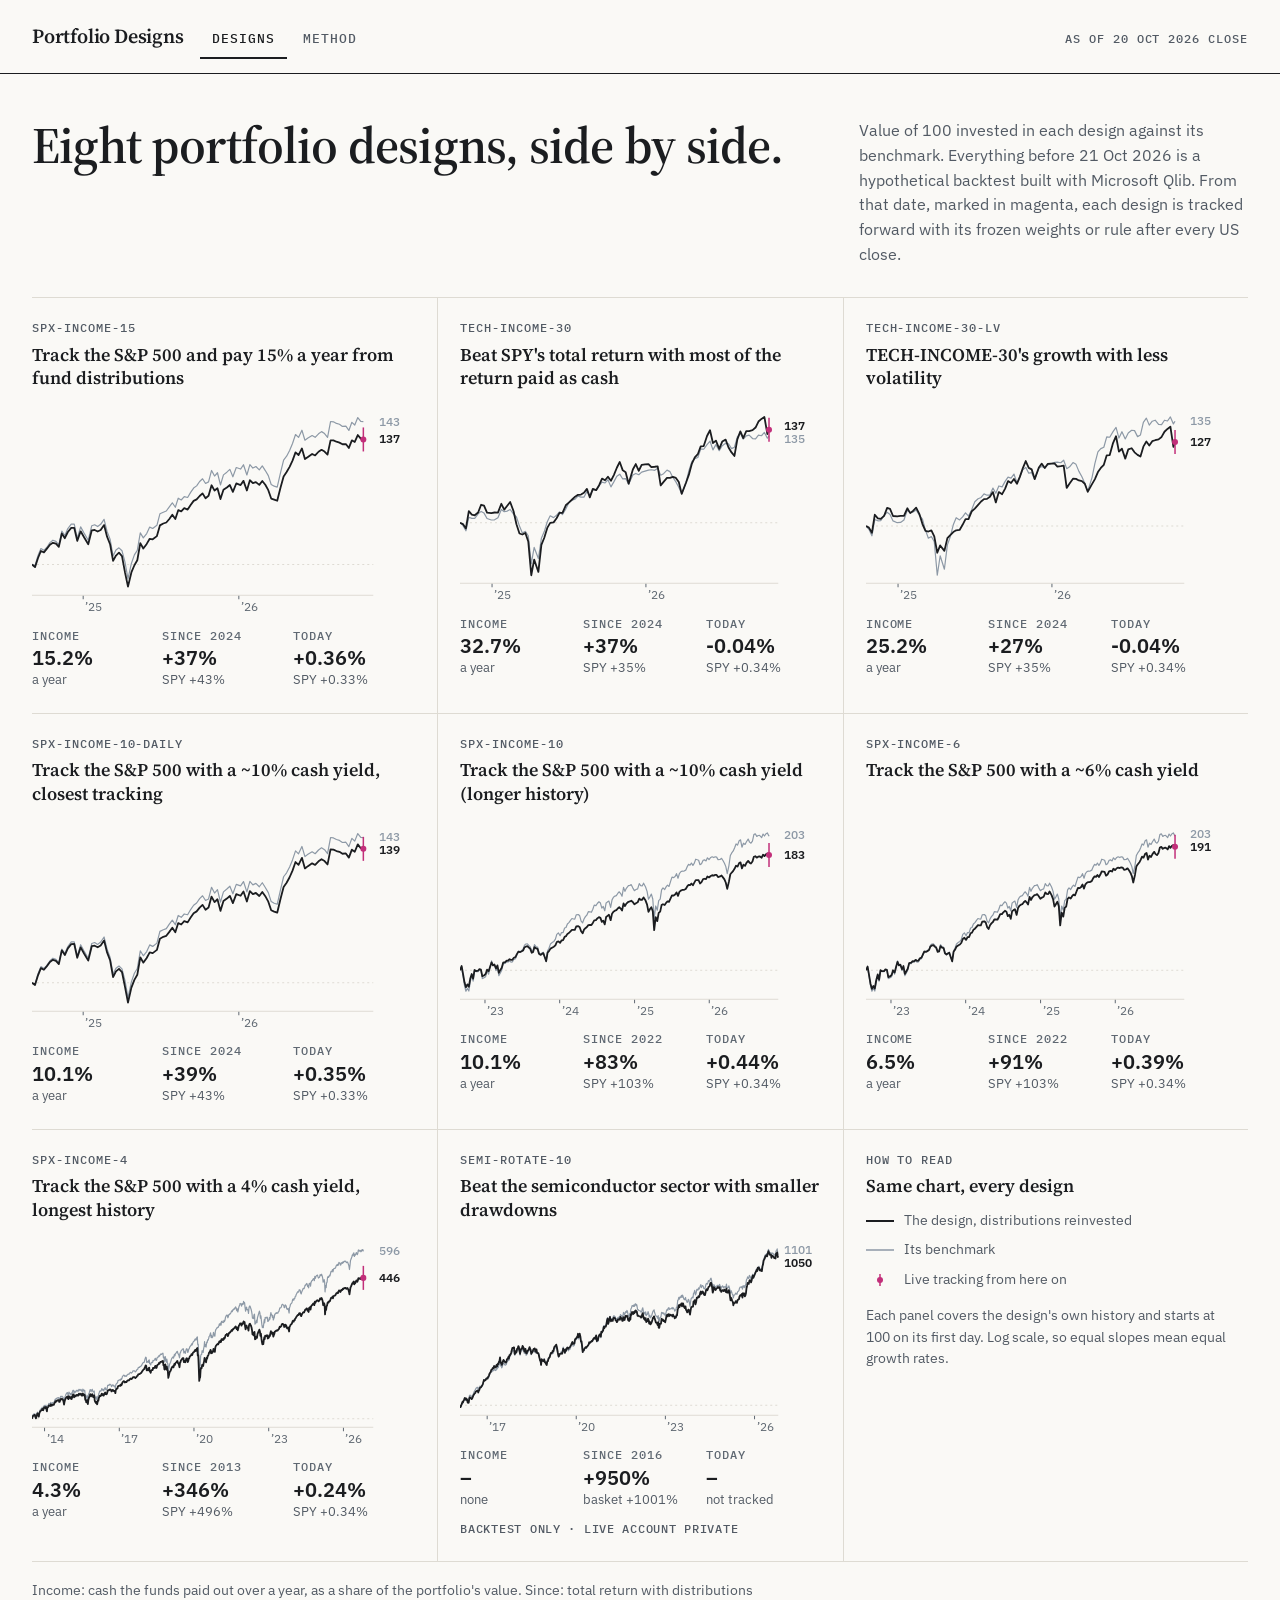
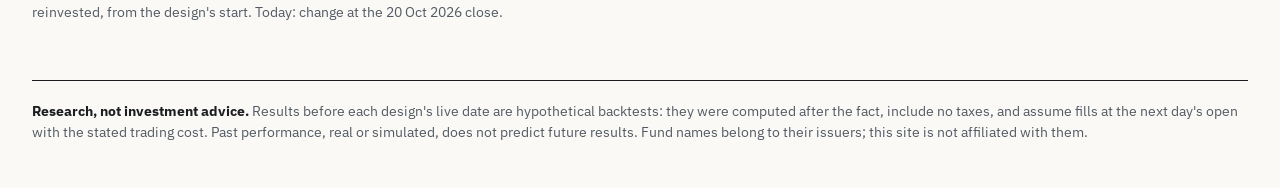
==== commit 51fd28ab: "Add TECH-INCOME-30-LV (volatility-targeted variant chosen by a fixed rule, tested out of sample) Co-" ====
--- a/index.html
+++ b/index.html
@@ -1,6 +1,6 @@
 <!doctype html>
 <html lang="en"><head><meta charset="utf-8"><meta name="viewport" content="width=device-width, initial-scale=1">
-<title>Portfolio Designs</title><meta name="description" content="Seven portfolio designs, backtested with Qlib and tracked forward every trading day."><link rel="preconnect" href="https://fonts.googleapis.com"><link rel="preconnect" href="https://fonts.gstatic.com" crossorigin><link href="https://fonts.googleapis.com/css2?family=IBM+Plex+Mono:wght@500;600&family=IBM+Plex+Sans:wght@400;600&family=Source+Serif+4:opsz,wght@8..60,400;8..60,600&display=swap" rel="stylesheet">
+<title>Portfolio Designs</title><meta name="description" content="Portfolio designs, backtested with Qlib and tracked forward every trading day."><link rel="preconnect" href="https://fonts.googleapis.com"><link rel="preconnect" href="https://fonts.gstatic.com" crossorigin><link href="https://fonts.googleapis.com/css2?family=IBM+Plex+Mono:wght@500;600&family=IBM+Plex+Sans:wght@400;600&family=Source+Serif+4:opsz,wght@8..60,400;8..60,600&display=swap" rel="stylesheet">
 <link rel="stylesheet" href="assets/style.css"></head>
 <body>
 <header class="top"><div class="wrap">
@@ -9,8 +9,8 @@
 <span class="tag asof">As of 20 Oct 2026 close</span>
 </div></header>
 <main class="wrap">
-<section class="intro"><h1>Seven portfolio designs, side by side.</h1>
-<p>Value of 100 invested in each design against its benchmark. Everything before 21 Oct 2026 is a hypothetical backtest built with Microsoft Qlib. From that date, marked in magenta, each design is tracked forward with frozen weights after every US close.</p></section>
+<section class="intro"><h1>Eight portfolio designs, side by side.</h1>
+<p>Value of 100 invested in each design against its benchmark. Everything before 21 Oct 2026 is a hypothetical backtest built with Microsoft Qlib. From that date, marked in magenta, each design is tracked forward with its frozen weights or rule after every US close.</p></section>
 <section class="multiples"><a class="panel" href="designs/spx-income-15.html">
 <div class="tag">SPX-INCOME-15</div><div class="goal">Track the S&amp;P 500 and pay 15% a year from fund distributions</div>
 <div class="mini" data-i="0"></div>
@@ -21,38 +21,43 @@
 <div class="mini" data-i="1"></div>
 <dl class="figs"><div><dt>Income</dt><dd>32.7%<small>a year</small></dd></div>
 <div><dt>Since 2024</dt><dd>+37%<small>SPY +35%</small></dd></div>
+<div><dt>Today</dt><dd>-0.04%<small>SPY +0.34%</small></dd></div></dl></a><a class="panel" href="designs/tech-income-30-lv.html">
+<div class="tag">TECH-INCOME-30-LV</div><div class="goal">TECH-INCOME-30&#x27;s growth with less volatility</div>
+<div class="mini" data-i="2"></div>
+<dl class="figs"><div><dt>Income</dt><dd>25.2%<small>a year</small></dd></div>
+<div><dt>Since 2024</dt><dd>+27%<small>SPY +35%</small></dd></div>
 <div><dt>Today</dt><dd>-0.04%<small>SPY +0.34%</small></dd></div></dl></a><a class="panel" href="designs/spx-income-10-daily.html">
 <div class="tag">SPX-INCOME-10-DAILY</div><div class="goal">Track the S&amp;P 500 with a ~10% cash yield, closest tracking</div>
-<div class="mini" data-i="2"></div>
+<div class="mini" data-i="3"></div>
 <dl class="figs"><div><dt>Income</dt><dd>10.1%<small>a year</small></dd></div>
 <div><dt>Since 2024</dt><dd>+39%<small>SPY +43%</small></dd></div>
 <div><dt>Today</dt><dd>+0.35%<small>SPY +0.33%</small></dd></div></dl></a><a class="panel" href="designs/spx-income-10.html">
 <div class="tag">SPX-INCOME-10</div><div class="goal">Track the S&amp;P 500 with a ~10% cash yield (longer history)</div>
-<div class="mini" data-i="3"></div>
+<div class="mini" data-i="4"></div>
 <dl class="figs"><div><dt>Income</dt><dd>10.1%<small>a year</small></dd></div>
 <div><dt>Since 2022</dt><dd>+83%<small>SPY +103%</small></dd></div>
 <div><dt>Today</dt><dd>+0.44%<small>SPY +0.34%</small></dd></div></dl></a><a class="panel" href="designs/spx-income-6.html">
 <div class="tag">SPX-INCOME-6</div><div class="goal">Track the S&amp;P 500 with a ~6% cash yield</div>
-<div class="mini" data-i="4"></div>
+<div class="mini" data-i="5"></div>
 <dl class="figs"><div><dt>Income</dt><dd>6.5%<small>a year</small></dd></div>
 <div><dt>Since 2022</dt><dd>+91%<small>SPY +103%</small></dd></div>
 <div><dt>Today</dt><dd>+0.39%<small>SPY +0.34%</small></dd></div></dl></a><a class="panel" href="designs/spx-income-4.html">
 <div class="tag">SPX-INCOME-4</div><div class="goal">Track the S&amp;P 500 with a 4% cash yield, longest history</div>
-<div class="mini" data-i="5"></div>
+<div class="mini" data-i="6"></div>
 <dl class="figs"><div><dt>Income</dt><dd>4.3%<small>a year</small></dd></div>
 <div><dt>Since 2013</dt><dd>+346%<small>SPY +496%</small></dd></div>
 <div><dt>Today</dt><dd>+0.24%<small>SPY +0.34%</small></dd></div></dl></a><a class="panel" href="designs/semi-rotate-10.html">
 <div class="tag">SEMI-ROTATE-10</div><div class="goal">Beat the semiconductor sector with smaller drawdowns</div>
-<div class="mini" data-i="6"></div>
+<div class="mini" data-i="7"></div>
 <dl class="figs"><div><dt>Income</dt><dd>–<small>none</small></dd></div>
 <div><dt>Since 2016</dt><dd>+950%<small>basket +1001%</small></dd></div>
-<div><dt>Today</dt><dd>–<small>not tracked</small></dd></div></dl><div class="state">Backtest only · live account private</div></a><div class="panel key"><div class="tag">How to read</div><h2>Same chart, seven designs</h2>
+<div><dt>Today</dt><dd>–<small>not tracked</small></dd></div></dl><div class="state">Backtest only · live account private</div></a><div class="panel key"><div class="tag">How to read</div><h2>Same chart, every design</h2>
 <ul><li><svg width="28" height="8" aria-hidden="true"><line x1="0" y1="4" x2="28" y2="4" stroke="#1b1d20" stroke-width="2"/></svg>The design, distributions reinvested</li>
 <li><svg width="28" height="8" aria-hidden="true"><line x1="0" y1="4" x2="28" y2="4" stroke="#8d99a6" stroke-width="1.5"/></svg>Its benchmark</li>
 <li><svg width="28" height="12" aria-hidden="true"><line x1="14" y1="0" x2="14" y2="12" stroke="#c22f7a" stroke-width="1.5"/><circle cx="14" cy="6" r="3" fill="#c22f7a"/></svg>Live tracking from here on</li></ul>
 <p>Each panel covers the design's own history and starts at 100 on its first day. Log scale, so equal slopes mean equal growth rates.</p></div></section>
 <p class="note">Income: cash the funds paid out over a year, as a share of the portfolio's value. Since: total return with distributions reinvested, from the design's start. Today: change at the 20 Oct 2026 close.</p>
-<script type="application/json" id="multiples-data">{"x0":"2013-07-01","x1":"2026-10-20","years":[2014,2017,2020,2023,2026],"designs":[{"name":"SPX-INCOME-15","benchmark":"SPY","mini":{"dates":["2024-09-03","2024-09-10","2024-09-17","2024-09-24","2024-10-01","2024-10-08","2024-10-15","2024-10-22","2024-10-29","2024-11-05","2024-11-12","2024-11-19","2024-11-26","2024-12-04","2024-12-11","2024-12-18","2024-12-26","2025-01-03","2025-01-13","2025-01-21","2025-01-28","2025-02-04","2025-02-11","2025-02-19","2025-02-26","2025-03-05","2025-03-12","2025-03-19","2025-03-26","2025-04-02","2025-04-09","2025-04-16","2025-04-24","2025-05-01","2025-05-08","2025-05-15","2025-05-22","2025-05-30","2025-06-06","2025-06-13","2025-06-23","2025-06-30","2025-07-08","2025-07-15","2025-07-22","2025-07-29","2025-08-05","2025-08-12","2025-08-19","2025-08-26","2025-09-03","2025-09-10","2025-09-17","2025-09-24","2025-10-01","2025-10-08","2025-10-15","2025-10-22","2025-10-29","2025-11-05","2025-11-12","2025-11-19","2025-11-26","2025-12-04","2025-12-11","2025-12-18","2025-12-26","2026-01-05","2026-01-12","2026-01-20","2026-01-27","2026-02-03","2026-02-10","2026-02-18","2026-02-25","2026-03-04","2026-03-11","2026-03-18","2026-03-25","2026-04-01","2026-04-09","2026-04-16","2026-04-23","2026-04-30","2026-05-07","2026-05-14","2026-05-21","2026-05-29","2026-06-05","2026-06-12","2026-06-22","2026-06-29","2026-07-07","2026-07-14","2026-07-21","2026-07-28","2026-08-04","2026-08-11","2026-08-18","2026-08-25","2026-09-01","2026-09-09","2026-09-16","2026-09-23","2026-09-30","2026-10-07","2026-10-14","2026-10-20"],"total":[100.0,99.328321,101.615059,103.436123,103.06909,104.049938,105.053231,105.575601,105.335911,104.511622,108.080745,106.818346,108.499177,109.616361,109.636619,106.08181,108.68948,107.079664,105.224153,108.957467,109.057993,108.628134,109.050224,110.400526,107.21358,105.203612,100.869588,102.275479,103.011627,102.116025,98.004592,94.545639,97.992639,99.792071,101.053032,105.505538,104.078839,105.289603,106.662327,106.526026,107.386286,110.325319,110.85706,111.117792,112.115648,113.311479,112.101987,114.621827,114.28313,115.202892,114.80682,116.095426,117.352085,117.796005,118.79722,119.580154,118.136203,118.871268,122.050746,120.435425,121.138167,117.880465,120.668689,121.367627,122.095617,120.04357,122.615521,122.119169,123.408029,120.44778,123.582134,122.700955,123.005767,122.172895,123.386985,122.207041,120.537927,118.020009,117.714267,117.387397,121.468475,124.793241,126.18394,127.847814,129.851704,132.586277,131.687768,133.905965,130.361059,131.082891,132.060456,131.571183,132.79109,133.436857,132.858894,131.860495,136.617686,136.613678,136.173444,135.891199,135.341914,135.41005,134.076669,136.669122,136.111595,138.508976,137.255395,136.967757],"bench":[100.0,99.694765,102.281349,104.089485,103.602556,104.429255,105.630224,106.273401,105.991777,105.070617,108.740735,107.541581,109.422066,110.69568,110.659352,106.811203,109.915156,108.203364,106.278257,110.226858,110.494857,109.995368,110.638885,112.028005,108.675499,106.582709,102.172842,103.678649,104.256624,103.512417,100.605135,96.406927,100.252228,102.406192,103.611167,108.255519,106.907922,108.059869,109.84266,109.451349,110.351747,113.597732,114.054369,114.384473,115.616835,116.79053,115.453609,118.153102,117.624944,118.606086,118.345677,119.898987,121.177207,121.865425,123.217094,124.07404,122.613898,123.097549,126.700117,124.896064,125.962671,122.146811,125.282259,126.148417,127.027429,124.69194,127.612189,127.134495,128.506733,125.264265,128.567601,127.468331,127.946036,126.87075,128.136014,126.656789,125.033717,122.285542,121.766119,121.473898,126.036484,130.059033,131.314812,133.203092,135.592585,138.660812,137.65286,140.197705,136.6967,137.473468,138.316402,137.687815,138.931999,139.695935,139.037692,137.661857,143.311642,143.168872,142.592212,142.306651,141.540876,141.655838,140.107566,143.012488,142.049623,144.761629,143.345212,143.24298]},"live":true},{"name":"TECH-INCOME-30","benchmark":"SPY","mini":{"dates":["2024-10-17","2024-10-24","2024-10-31","2024-11-07","2024-11-14","2024-11-21","2024-11-29","2024-12-06","2024-12-13","2024-12-20","2024-12-30","2025-01-07","2025-01-15","2025-01-23","2025-01-30","2025-02-06","2025-02-13","2025-02-21","2025-02-28","2025-03-07","2025-03-14","2025-03-21","2025-03-28","2025-04-04","2025-04-11","2025-04-21","2025-04-28","2025-05-05","2025-05-12","2025-05-19","2025-05-27","2025-06-03","2025-06-10","2025-06-17","2025-06-25","2025-07-02","2025-07-10","2025-07-17","2025-07-24","2025-07-31","2025-08-07","2025-08-14","2025-08-21","2025-08-28","2025-09-05","2025-09-12","2025-09-19","2025-09-26","2025-10-03","2025-10-10","2025-10-17","2025-10-24","2025-10-31","2025-11-07","2025-11-14","2025-11-21","2025-12-01","2025-12-08","2025-12-15","2025-12-22","2025-12-30","2026-01-07","2026-01-14","2026-01-22","2026-01-29","2026-02-05","2026-02-12","2026-02-20","2026-02-27","2026-03-06","2026-03-13","2026-03-20","2026-03-27","2026-04-06","2026-04-13","2026-04-20","2026-04-27","2026-05-04","2026-05-11","2026-05-18","2026-05-26","2026-06-02","2026-06-09","2026-06-16","2026-06-24","2026-07-01","2026-07-09","2026-07-16","2026-07-23","2026-07-30","2026-08-06","2026-08-13","2026-08-20","2026-08-27","2026-09-03","2026-09-11","2026-09-18","2026-09-25","2026-10-02","2026-10-09","2026-10-16","2026-10-20"],"total":[100.0,99.546009,98.083426,104.013107,102.79328,102.580947,103.58011,106.315431,106.002354,103.486888,103.341133,103.569047,103.546419,106.687657,104.609043,105.980696,107.369663,104.033153,99.447219,96.370044,96.059755,96.554785,93.804369,83.54773,88.131786,84.506036,92.703148,94.996562,98.24687,99.949117,100.094677,101.534229,103.414265,103.422345,106.150826,107.126498,108.280329,109.325188,110.051371,110.124227,110.79665,112.274412,109.045828,112.279202,111.785397,113.705828,116.317072,115.644535,117.028918,115.442488,117.717729,120.70866,123.10575,119.645526,118.895224,114.296972,120.000558,122.243633,119.471409,121.914993,122.132783,122.259524,120.984609,121.122239,121.303732,113.611516,115.029128,116.58909,116.562804,116.946536,116.557824,114.93352,110.392273,114.674086,117.897223,122.437134,125.071945,126.432419,129.879448,130.01261,134.554623,137.231161,131.356337,132.43072,128.765397,132.022031,132.901259,129.383438,127.208687,125.683528,132.999568,136.685709,133.596907,136.759878,136.857874,137.303122,138.54615,141.388754,142.681668,143.64534,135.48545,137.468338],"bench":[100.0,99.073978,97.260939,101.873901,101.487375,101.542112,103.060958,103.960636,103.344887,101.451393,100.948546,101.018909,101.731114,104.643459,103.835141,104.054827,104.640031,102.959889,101.97137,98.837651,96.587772,97.079703,95.647561,86.975494,91.908837,88.455837,94.819602,96.998819,100.351968,102.393462,101.756576,102.606911,103.810128,102.854783,104.814496,107.115813,108.042897,108.426154,109.527619,109.123641,109.15298,111.345538,109.722697,112.030924,111.740886,113.496656,114.900249,114.574794,115.854162,113.051324,115.019699,117.246039,118.078751,116.158822,116.325031,114.091792,117.768868,118.350558,117.848491,118.908622,119.287137,119.733377,119.868794,119.629189,120.507774,117.656723,118.290491,119.707327,119.110034,116.746899,114.994952,112.920253,110.399207,114.724,119.454468,123.392756,124.515762,125.010214,128.716939,128.60378,130.682612,132.246091,128.325212,130.637348,127.990743,130.176177,131.214787,131.041967,128.853051,129.465735,134.156034,135.782891,133.115683,134.5994,134.960731,133.410677,133.286997,134.977382,134.678158,136.240804,133.559979,134.57491]},"live":true},{"name":"SPX-INCOME-10-DAILY","benchmark":"SPY","mini":{"dates":["2024-09-03","2024-09-10","2024-09-17","2024-09-24","2024-10-01","2024-10-08","2024-10-15","2024-10-22","2024-10-29","2024-11-05","2024-11-12","2024-11-19","2024-11-26","2024-12-04","2024-12-11","2024-12-18","2024-12-26","2025-01-03","2025-01-13","2025-01-21","2025-01-28","2025-02-04","2025-02-11","2025-02-19","2025-02-26","2025-03-05","2025-03-12","2025-03-19","2025-03-26","2025-04-02","2025-04-09","2025-04-16","2025-04-24","2025-05-01","2025-05-08","2025-05-15","2025-05-22","2025-05-30","2025-06-06","2025-06-13","2025-06-23","2025-06-30","2025-07-08","2025-07-15","2025-07-22","2025-07-29","2025-08-05","2025-08-12","2025-08-19","2025-08-26","2025-09-03","2025-09-10","2025-09-17","2025-09-24","2025-10-01","2025-10-08","2025-10-15","2025-10-22","2025-10-29","2025-11-05","2025-11-12","2025-11-19","2025-11-26","2025-12-04","2025-12-11","2025-12-18","2025-12-26","2026-01-05","2026-01-12","2026-01-20","2026-01-27","2026-02-03","2026-02-10","2026-02-18","2026-02-25","2026-03-04","2026-03-11","2026-03-18","2026-03-25","2026-04-01","2026-04-09","2026-04-16","2026-04-23","2026-04-30","2026-05-07","2026-05-14","2026-05-21","2026-05-29","2026-06-05","2026-06-12","2026-06-22","2026-06-29","2026-07-07","2026-07-14","2026-07-21","2026-07-28","2026-08-04","2026-08-11","2026-08-18","2026-08-25","2026-09-01","2026-09-09","2026-09-16","2026-09-23","2026-09-30","2026-10-07","2026-10-14","2026-10-20"],"total":[100.0,99.47567,101.874952,103.699516,103.292752,104.215003,105.302814,105.852544,105.601991,104.738529,108.394584,107.138008,108.898866,110.075745,110.08081,106.411539,109.16452,107.532572,105.656699,109.486094,109.641042,109.194681,109.708113,111.07493,107.819323,105.764913,101.408647,102.859134,103.538879,102.698453,98.980886,95.197547,98.811804,100.750975,101.994335,106.530571,105.137367,106.326167,107.852002,107.644958,108.500874,111.562055,112.064914,112.35776,113.446738,114.626716,113.371507,115.951003,115.545227,116.487171,116.152185,117.54473,118.80907,119.34649,120.482697,121.290472,119.83268,120.477506,123.831844,122.148687,122.981972,119.519454,122.446094,123.217765,124.006283,121.841446,124.556126,124.068146,125.385453,122.320805,125.529539,124.562865,124.92418,124.009055,125.241532,123.955047,122.268594,119.671092,119.287398,118.962785,123.218296,126.792435,128.13645,129.878556,132.019558,134.874929,133.937203,136.281201,132.746853,133.495093,134.430851,133.893782,135.11318,135.81216,135.200102,134.071976,139.142127,139.081272,138.596427,138.31673,137.680971,137.772335,136.36052,139.066572,138.358922,140.877953,139.567075,139.352669],"bench":[100.0,99.694765,102.281349,104.089485,103.602556,104.429255,105.630224,106.273401,105.991777,105.070617,108.740735,107.541581,109.422066,110.69568,110.659352,106.811203,109.915156,108.203364,106.278257,110.226858,110.494857,109.995368,110.638885,112.028005,108.675499,106.582709,102.172842,103.678649,104.256624,103.512417,100.605135,96.406927,100.252228,102.406192,103.611167,108.255519,106.907922,108.059869,109.84266,109.451349,110.351747,113.597732,114.054369,114.384473,115.616835,116.79053,115.453609,118.153102,117.624944,118.606086,118.345677,119.898987,121.177207,121.865425,123.217094,124.07404,122.613898,123.097549,126.700117,124.896064,125.962671,122.146811,125.282259,126.148417,127.027429,124.69194,127.612189,127.134495,128.506733,125.264265,128.567601,127.468331,127.946036,126.87075,128.136014,126.656789,125.033717,122.285542,121.766119,121.473898,126.036484,130.059033,131.314812,133.203092,135.592585,138.660812,137.65286,140.197705,136.6967,137.473468,138.316402,137.687815,138.931999,139.695935,139.037692,137.661857,143.311642,143.168872,142.592212,142.306651,141.540876,141.655838,140.107566,143.012488,142.049623,144.761629,143.345212,143.24298]},"live":true},{"name":"SPX-INCOME-10","benchmark":"SPY","mini":{"dates":["2022-09-01","2022-09-09","2022-09-16","2022-09-23","2022-09-30","2022-10-07","2022-10-14","2022-10-21","2022-10-28","2022-11-04","2022-11-11","2022-11-18","2022-11-28","2022-12-05","2022-12-12","2022-12-19","2022-12-27","2023-01-04","2023-01-11","2023-01-19","2023-01-26","2023-02-02","2023-02-09","2023-02-16","2023-02-24","2023-03-03","2023-03-10","2023-03-17","2023-03-24","2023-03-31","2023-04-10","2023-04-17","2023-04-24","2023-05-01","2023-05-08","2023-05-15","2023-05-22","2023-05-30","2023-06-06","2023-06-13","2023-06-21","2023-06-28","2023-07-06","2023-07-13","2023-07-20","2023-07-27","2023-08-03","2023-08-10","2023-08-17","2023-08-24","2023-08-31","2023-09-08","2023-09-15","2023-09-22","2023-09-29","2023-10-06","2023-10-13","2023-10-20","2023-10-27","2023-11-03","2023-11-10","2023-11-17","2023-11-27","2023-12-04","2023-12-11","2023-12-18","2023-12-26","2024-01-03","2024-01-10","2024-01-18","2024-01-25","2024-02-01","2024-02-08","2024-02-15","2024-02-23","2024-03-01","2024-03-08","2024-03-15","2024-03-22","2024-04-01","2024-04-08","2024-04-15","2024-04-22","2024-04-29","2024-05-06","2024-05-13","2024-05-20","2024-05-28","2024-06-04","2024-06-11","2024-06-18","2024-06-26","2024-07-03","2024-07-11","2024-07-18","2024-07-25","2024-08-01","2024-08-08","2024-08-15","2024-08-22","2024-08-29","2024-09-06","2024-09-13","2024-09-20","2024-09-27","2024-10-04","2024-10-11","2024-10-18","2024-10-25","2024-11-01","2024-11-08","2024-11-15","2024-11-22","2024-12-02","2024-12-09","2024-12-16","2024-12-23","2024-12-31","2025-01-08","2025-01-16","2025-01-24","2025-01-31","2025-02-07","2025-02-14","2025-02-24","2025-03-03","2025-03-10","2025-03-17","2025-03-24","2025-03-31","2025-04-07","2025-04-14","2025-04-22","2025-04-29","2025-05-06","2025-05-13","2025-05-20","2025-05-28","2025-06-04","2025-06-11","2025-06-18","2025-06-26","2025-07-03","2025-07-11","2025-07-18","2025-07-25","2025-08-01","2025-08-08","2025-08-15","2025-08-22","2025-08-29","2025-09-08","2025-09-15","2025-09-22","2025-09-29","2025-10-06","2025-10-13","2025-10-20","2025-10-27","2025-11-03","2025-11-10","2025-11-17","2025-11-24","2025-12-02","2025-12-09","2025-12-16","2025-12-23","2025-12-31","2026-01-08","2026-01-15","2026-01-23","2026-01-30","2026-02-06","2026-02-13","2026-02-23","2026-03-02","2026-03-09","2026-03-16","2026-03-23","2026-03-30","2026-04-07","2026-04-14","2026-04-21","2026-04-28","2026-05-05","2026-05-12","2026-05-19","2026-05-27","2026-06-03","2026-06-10","2026-06-17","2026-06-25","2026-07-02","2026-07-10","2026-07-17","2026-07-24","2026-07-31","2026-08-07","2026-08-14","2026-08-21","2026-08-28","2026-09-04","2026-09-14","2026-09-21","2026-09-28","2026-10-05","2026-10-12","2026-10-19","2026-10-20"],"total":[100.0,102.197154,97.806555,93.848402,91.449597,92.864985,91.673713,95.557013,97.999995,95.672331,100.10692,99.594795,99.736147,100.552738,100.322765,96.90466,97.30334,98.02892,100.237026,99.518506,101.818529,104.149741,102.523242,103.070328,100.996912,102.524852,98.643905,100.121482,101.310602,104.026497,104.37454,105.117475,105.102707,105.930502,105.54197,105.624808,106.753733,107.157575,108.832097,110.174893,109.929018,110.301836,110.87764,112.692457,113.223765,113.42492,112.670951,112.014641,109.631768,109.951455,112.877895,112.107358,111.838692,109.029151,108.338314,108.897921,109.391508,107.166543,104.809594,109.663156,110.560726,111.981382,112.652449,113.100989,113.954811,115.924086,116.347298,115.369801,116.866965,117.040513,119.123287,119.507542,120.985691,121.574458,122.629611,123.57194,123.52561,123.63279,125.742733,126.04639,125.316017,122.633053,121.385477,123.65092,124.677435,125.450261,126.702657,126.786528,126.744914,128.15942,129.867024,130.07665,131.219887,132.083539,131.599969,128.864888,129.729413,127.165672,132.204289,132.946846,133.717588,130.027527,134.541126,135.937431,136.628595,136.976374,138.213018,139.126938,138.200387,136.823907,141.881604,140.025594,141.843499,143.154124,143.403722,143.955759,143.004945,141.272567,142.136401,142.833465,145.604114,144.734224,144.730361,146.572338,144.092755,141.078878,135.850439,137.665194,139.203167,136.263511,123.382827,132.047447,129.331922,135.073317,136.02192,140.753573,141.383317,140.755766,142.38832,143.496513,143.207736,145.849635,148.0729,147.912359,148.703924,150.401044,147.705789,150.82729,151.755356,152.353353,152.304003,153.14293,155.184542,156.461114,156.246536,157.567711,156.127329,158.270567,160.43979,160.360404,160.318287,157.619188,158.673358,161.262286,161.568726,161.242032,163.554003,162.65367,163.938056,164.551449,164.272226,164.840566,164.845777,162.995597,163.502377,164.292757,162.737224,161.040236,158.189599,153.243896,159.140973,165.389191,166.94208,168.42309,170.448181,172.99608,172.260785,175.367456,176.133671,170.540745,173.963995,172.917826,175.602291,177.520699,175.820633,175.007929,176.901694,181.392245,181.851386,180.528789,181.375469,181.751083,180.413457,183.275586,181.923035,183.693891,184.483879,182.144931,182.954532],"bench":[100.0,101.528156,96.669939,92.254646,89.554324,90.960889,89.667148,93.844228,97.537437,94.360722,99.91683,99.295031,99.264947,100.187609,100.027157,95.718426,96.06603,96.660461,99.62252,97.88961,101.947363,104.977446,102.536749,102.836483,99.839159,101.8063,97.20201,98.604554,100.060907,103.50961,103.56524,104.660031,104.328835,105.056988,104.356622,104.424897,105.886311,106.237735,108.222533,110.404532,110.378147,110.746108,111.575971,114.088369,114.753267,114.831937,113.905641,113.16208,110.72073,110.873011,114.288857,113.063101,112.914383,109.616365,108.867622,109.392264,109.891391,107.265734,104.589097,110.703815,112.211479,114.804038,115.743776,116.306624,117.656375,120.685362,121.626358,119.872205,121.859034,121.841143,124.792,125.091154,127.423193,128.366759,129.86007,131.138572,130.849653,130.771409,133.690377,133.934037,133.051686,129.391462,128.178206,130.830424,132.500217,133.613431,135.960403,135.896303,135.532041,137.727684,140.687728,140.374753,141.905844,143.197651,142.214645,138.547724,139.731445,136.550861,142.320135,143.130698,143.678831,139.049518,144.62064,146.674882,147.506027,147.895787,149.599354,150.892514,149.459984,147.39504,154.402916,151.191934,153.711141,155.807063,156.078083,156.622735,154.016138,151.786277,152.669402,153.226222,157.455459,155.862686,155.590779,157.903501,154.668794,151.188001,145.182119,146.883655,149.125685,145.309739,131.020098,140.044323,136.960914,143.99274,145.156475,152.440287,154.001454,152.671465,154.801556,156.212087,155.193798,159.412076,162.921445,162.473339,163.505054,165.985288,161.978314,166.006144,167.637101,168.124276,168.05655,169.041361,172.188597,174.215213,173.389644,175.46139,173.222423,175.380414,179.022288,178.525925,178.029514,173.909539,174.70898,178.053046,178.447545,177.358113,180.264017,178.681365,180.670152,181.385491,180.596784,181.314734,180.961014,178.636832,178.804521,179.850016,177.724969,175.303855,172.196156,166.045359,173.20508,182.46414,184.991729,186.991202,190.165129,193.95124,192.782025,197.177711,198.170888,190.601275,194.681665,193.428831,196.189482,198.868448,195.796966,194.648463,196.782181,203.691658,204.502994,201.705465,202.661684,202.882965,200.430518,204.260841,202.177297,204.612063,205.475572,202.40704,203.08571]},"live":true},{"name":"SPX-INCOME-6","benchmark":"SPY","mini":{"dates":["2022-09-01","2022-09-09","2022-09-16","2022-09-23","2022-09-30","2022-10-07","2022-10-14","2022-10-21","2022-10-28","2022-11-04","2022-11-11","2022-11-18","2022-11-28","2022-12-05","2022-12-12","2022-12-19","2022-12-27","2023-01-04","2023-01-11","2023-01-19","2023-01-26","2023-02-02","2023-02-09","2023-02-16","2023-02-24","2023-03-03","2023-03-10","2023-03-17","2023-03-24","2023-03-31","2023-04-10","2023-04-17","2023-04-24","2023-05-01","2023-05-08","2023-05-15","2023-05-22","2023-05-30","2023-06-06","2023-06-13","2023-06-21","2023-06-28","2023-07-06","2023-07-13","2023-07-20","2023-07-27","2023-08-03","2023-08-10","2023-08-17","2023-08-24","2023-08-31","2023-09-08","2023-09-15","2023-09-22","2023-09-29","2023-10-06","2023-10-13","2023-10-20","2023-10-27","2023-11-03","2023-11-10","2023-11-17","2023-11-27","2023-12-04","2023-12-11","2023-12-18","2023-12-26","2024-01-03","2024-01-10","2024-01-18","2024-01-25","2024-02-01","2024-02-08","2024-02-15","2024-02-23","2024-03-01","2024-03-08","2024-03-15","2024-03-22","2024-04-01","2024-04-08","2024-04-15","2024-04-22","2024-04-29","2024-05-06","2024-05-13","2024-05-20","2024-05-28","2024-06-04","2024-06-11","2024-06-18","2024-06-26","2024-07-03","2024-07-11","2024-07-18","2024-07-25","2024-08-01","2024-08-08","2024-08-15","2024-08-22","2024-08-29","2024-09-06","2024-09-13","2024-09-20","2024-09-27","2024-10-04","2024-10-11","2024-10-18","2024-10-25","2024-11-01","2024-11-08","2024-11-15","2024-11-22","2024-12-02","2024-12-09","2024-12-16","2024-12-23","2024-12-31","2025-01-08","2025-01-16","2025-01-24","2025-01-31","2025-02-07","2025-02-14","2025-02-24","2025-03-03","2025-03-10","2025-03-17","2025-03-24","2025-03-31","2025-04-07","2025-04-14","2025-04-22","2025-04-29","2025-05-06","2025-05-13","2025-05-20","2025-05-28","2025-06-04","2025-06-11","2025-06-18","2025-06-26","2025-07-03","2025-07-11","2025-07-18","2025-07-25","2025-08-01","2025-08-08","2025-08-15","2025-08-22","2025-08-29","2025-09-08","2025-09-15","2025-09-22","2025-09-29","2025-10-06","2025-10-13","2025-10-20","2025-10-27","2025-11-03","2025-11-10","2025-11-17","2025-11-24","2025-12-02","2025-12-09","2025-12-16","2025-12-23","2025-12-31","2026-01-08","2026-01-15","2026-01-23","2026-01-30","2026-02-06","2026-02-13","2026-02-23","2026-03-02","2026-03-09","2026-03-16","2026-03-23","2026-03-30","2026-04-07","2026-04-14","2026-04-21","2026-04-28","2026-05-05","2026-05-12","2026-05-19","2026-05-27","2026-06-03","2026-06-10","2026-06-17","2026-06-25","2026-07-02","2026-07-10","2026-07-17","2026-07-24","2026-07-31","2026-08-07","2026-08-14","2026-08-21","2026-08-28","2026-09-04","2026-09-14","2026-09-21","2026-09-28","2026-10-05","2026-10-12","2026-10-19","2026-10-20"],"total":[100.0,101.926274,97.361641,93.206464,90.680014,92.082471,90.856863,94.857369,97.807719,95.122874,100.042339,99.492564,99.559698,100.419849,100.217131,96.427472,96.803794,97.477485,99.993025,98.855813,101.863662,104.478082,102.519284,102.965216,100.504176,102.212339,98.043287,99.488439,100.790177,103.812431,104.037736,104.93735,104.791124,105.581451,105.063947,105.141575,106.412,106.800615,108.598694,110.285558,110.145234,110.514883,111.178471,113.285576,113.870717,114.022634,113.196652,112.504806,110.101863,110.350215,113.488028,112.532223,112.32254,109.30107,108.58413,109.127687,109.624084,107.243908,104.749906,110.121067,111.269025,113.168344,113.941964,114.430077,115.490022,117.8767,118.510033,117.215764,118.914797,119.009107,121.436568,121.793713,123.615586,124.345232,125.571139,126.649174,126.509135,126.534306,128.966855,129.243468,128.455522,125.37133,124.139281,126.569197,127.848552,128.757815,130.452019,130.47809,130.311933,132.035239,134.228562,134.229863,135.531764,136.563213,135.880117,132.780226,133.773849,130.96324,136.292411,137.05789,137.737871,133.672752,138.609404,140.27034,141.015613,141.379446,142.800009,143.868995,142.746306,141.099122,146.919199,144.536024,146.626892,148.245207,148.504112,149.050992,147.422525,145.486709,146.354583,146.997237,150.34297,149.190702,149.080666,151.112574,148.341383,145.150063,139.62285,141.387616,143.225606,139.916688,126.478659,135.278093,132.416477,138.695019,139.731668,145.491226,146.501524,145.598702,147.424714,148.655083,148.070544,151.341437,154.066127,153.799109,154.686052,156.690698,153.481783,156.96591,158.180638,158.732051,158.681127,159.577806,162.052554,163.618758,163.170479,164.78306,163.032418,165.168166,167.920521,167.678258,167.457685,164.190036,165.138984,168.036062,168.382769,167.750397,170.302353,169.131392,170.693599,171.346168,170.868361,171.497001,171.360533,169.328181,169.696402,170.592739,168.812748,166.826857,163.877781,158.434361,164.845885,172.291609,174.22747,175.908532,178.382377,181.415422,180.518549,184.123993,184.970405,178.591808,182.278339,181.145061,183.868835,186.092231,183.84389,182.899099,184.888369,190.328758,190.933379,189.032516,189.92497,190.242921,188.462674,191.707466,190.069188,192.103292,192.922837,190.307717,191.059268],"bench":[100.0,101.528156,96.669939,92.254646,89.554324,90.960889,89.667148,93.844228,97.537437,94.360722,99.91683,99.295031,99.264947,100.187609,100.027157,95.718426,96.06603,96.660461,99.62252,97.88961,101.947363,104.977446,102.536749,102.836483,99.839159,101.8063,97.20201,98.604554,100.060907,103.50961,103.56524,104.660031,104.328835,105.056988,104.356622,104.424897,105.886311,106.237735,108.222533,110.404532,110.378147,110.746108,111.575971,114.088369,114.753267,114.831937,113.905641,113.16208,110.72073,110.873011,114.288857,113.063101,112.914383,109.616365,108.867622,109.392264,109.891391,107.265734,104.589097,110.703815,112.211479,114.804038,115.743776,116.306624,117.656375,120.685362,121.626358,119.872205,121.859034,121.841143,124.792,125.091154,127.423193,128.366759,129.86007,131.138572,130.849653,130.771409,133.690377,133.934037,133.051686,129.391462,128.178206,130.830424,132.500217,133.613431,135.960403,135.896303,135.532041,137.727684,140.687728,140.374753,141.905844,143.197651,142.214645,138.547724,139.731445,136.550861,142.320135,143.130698,143.678831,139.049518,144.62064,146.674882,147.506027,147.895787,149.599354,150.892514,149.459984,147.39504,154.402916,151.191934,153.711141,155.807063,156.078083,156.622735,154.016138,151.786277,152.669402,153.226222,157.455459,155.862686,155.590779,157.903501,154.668794,151.188001,145.182119,146.883655,149.125685,145.309739,131.020098,140.044323,136.960914,143.99274,145.156475,152.440287,154.001454,152.671465,154.801556,156.212087,155.193798,159.412076,162.921445,162.473339,163.505054,165.985288,161.978314,166.006144,167.637101,168.124276,168.05655,169.041361,172.188597,174.215213,173.389644,175.46139,173.222423,175.380414,179.022288,178.525925,178.029514,173.909539,174.70898,178.053046,178.447545,177.358113,180.264017,178.681365,180.670152,181.385491,180.596784,181.314734,180.961014,178.636832,178.804521,179.850016,177.724969,175.303855,172.196156,166.045359,173.20508,182.46414,184.991729,186.991202,190.165129,193.95124,192.782025,197.177711,198.170888,190.601275,194.681665,193.428831,196.189482,198.868448,195.796966,194.648463,196.782181,203.691658,204.502994,201.705465,202.661684,202.882965,200.430518,204.260841,202.177297,204.612063,205.475572,202.40704,203.08571]},"live":true},{"name":"SPX-INCOME-4","benchmark":"SPY","mini":{"dates":["2013-07-01","2013-07-09","2013-07-16","2013-07-23","2013-07-30","2013-08-06","2013-08-13","2013-08-20","2013-08-27","2013-09-04","2013-09-11","2013-09-18","2013-09-25","2013-10-02","2013-10-09","2013-10-16","2013-10-23","2013-10-30","2013-11-06","2013-11-13","2013-11-20","2013-11-27","2013-12-05","2013-12-12","2013-12-19","2013-12-27","2014-01-06","2014-01-13","2014-01-21","2014-01-28","2014-02-04","2014-02-11","2014-02-19","2014-02-26","2014-03-05","2014-03-12","2014-03-19","2014-03-26","2014-04-02","2014-04-09","2014-04-16","2014-04-24","2014-05-01","2014-05-08","2014-05-15","2014-05-22","2014-05-30","2014-06-06","2014-06-13","2014-06-20","2014-06-27","2014-07-07","2014-07-14","2014-07-21","2014-07-28","2014-08-04","2014-08-11","2014-08-18","2014-08-25","2014-09-02","2014-09-09","2014-09-16","2014-09-23","2014-09-30","2014-10-07","2014-10-14","2014-10-21","2014-10-28","2014-11-04","2014-11-11","2014-11-18","2014-11-25","2014-12-03","2014-12-10","2014-12-17","2014-12-24","2015-01-02","2015-01-09","2015-01-16","2015-01-26","2015-02-02","2015-02-09","2015-02-17","2015-02-24","2015-03-03","2015-03-10","2015-03-17","2015-03-24","2015-03-31","2015-04-08","2015-04-15","2015-04-22","2015-04-29","2015-05-06","2015-05-13","2015-05-20","2015-05-28","2015-06-04","2015-06-11","2015-06-18","2015-06-25","2015-07-02","2015-07-10","2015-07-17","2015-07-24","2015-07-31","2015-08-07","2015-08-14","2015-08-21","2015-08-28","2015-09-04","2015-09-14","2015-09-21","2015-09-28","2015-10-05","2015-10-12","2015-10-19","2015-10-26","2015-11-02","2015-11-09","2015-11-16","2015-11-23","2015-12-01","2015-12-08","2015-12-15","2015-12-22","2015-12-30","2016-01-07","2016-01-14","2016-01-22","2016-01-29","2016-02-05","2016-02-12","2016-02-22","2016-02-29","2016-03-07","2016-03-14","2016-03-21","2016-03-29","2016-04-05","2016-04-12","2016-04-19","2016-04-26","2016-05-03","2016-05-10","2016-05-17","2016-05-24","2016-06-01","2016-06-08","2016-06-15","2016-06-22","2016-06-29","2016-07-07","2016-07-14","2016-07-21","2016-07-28","2016-08-04","2016-08-11","2016-08-18","2016-08-25","2016-09-01","2016-09-09","2016-09-16","2016-09-23","2016-09-30","2016-10-07","2016-10-14","2016-10-21","2016-10-28","2016-11-04","2016-11-11","2016-11-18","2016-11-28","2016-12-05","2016-12-12","2016-12-19","2016-12-27","2017-01-04","2017-01-11","2017-01-19","2017-01-26","2017-02-02","2017-02-09","2017-02-16","2017-02-24","2017-03-03","2017-03-10","2017-03-17","2017-03-24","2017-03-31","2017-04-07","2017-04-17","2017-04-24","2017-05-01","2017-05-08","2017-05-15","2017-05-22","2017-05-30","2017-06-06","2017-06-13","2017-06-20","2017-06-27","2017-07-05","2017-07-12","2017-07-19","2017-07-26","2017-08-02","2017-08-09","2017-08-16","2017-08-23","2017-08-30","2017-09-07","2017-09-14","2017-09-21","2017-09-28","2017-10-05","2017-10-12","2017-10-19","2017-10-26","2017-11-02","2017-11-09","2017-11-16","2017-11-24","2017-12-01","2017-12-08","2017-12-15","2017-12-22","2018-01-02","2018-01-09","2018-01-17","2018-01-24","2018-01-31","2018-02-07","2018-02-14","2018-02-22","2018-03-01","2018-03-08","2018-03-15","2018-03-22","2018-03-29","2018-04-06","2018-04-13","2018-04-20","2018-04-27","2018-05-04","2018-05-11","2018-05-18","2018-05-25","2018-06-04","2018-06-11","2018-06-18","2018-06-25","2018-07-02","2018-07-10","2018-07-17","2018-07-24","2018-07-31","2018-08-07","2018-08-14","2018-08-21","2018-08-28","2018-09-05","2018-09-12","2018-09-19","2018-09-26","2018-10-03","2018-10-10","2018-10-17","2018-10-24","2018-10-31","2018-11-07","2018-11-14","2018-11-21","2018-11-29","2018-12-07","2018-12-14","2018-12-21","2018-12-31","2019-01-08","2019-01-15","2019-01-23","2019-01-30","2019-02-06","2019-02-13","2019-02-21","2019-02-28","2019-03-07","2019-03-14","2019-03-21","2019-03-28","2019-04-04","2019-04-11","2019-04-18","2019-04-26","2019-05-03","2019-05-10","2019-05-17","2019-05-24","2019-06-03","2019-06-10","2019-06-17","2019-06-24","2019-07-01","2019-07-09","2019-07-16","2019-07-23","2019-07-30","2019-08-06","2019-08-13","2019-08-20","2019-08-27","2019-09-04","2019-09-11","2019-09-18","2019-09-25","2019-10-02","2019-10-09","2019-10-16","2019-10-23","2019-10-30","2019-11-06","2019-11-13","2019-11-20","2019-11-27","2019-12-05","2019-12-12","2019-12-19","2019-12-27","2020-01-06","2020-01-13","2020-01-21","2020-01-28","2020-02-04","2020-02-11","2020-02-19","2020-02-26","2020-03-04","2020-03-11","2020-03-18","2020-03-25","2020-04-01","2020-04-08","2020-04-16","2020-04-23","2020-04-30","2020-05-07","2020-05-14","2020-05-21","2020-05-29","2020-06-05","2020-06-12","2020-06-19","2020-06-26","2020-07-06","2020-07-13","2020-07-20","2020-07-27","2020-08-03","2020-08-10","2020-08-17","2020-08-24","2020-08-31","2020-09-08","2020-09-15","2020-09-22","2020-09-29","2020-10-06","2020-10-13","2020-10-20","2020-10-27","2020-11-03","2020-11-10","2020-11-17","2020-11-24","2020-12-02","2020-12-09","2020-12-16","2020-12-23","2020-12-31","2021-01-08","2021-01-15","2021-01-25","2021-02-01","2021-02-08","2021-02-16","2021-02-23","2021-03-02","2021-03-09","2021-03-16","2021-03-23","2021-03-30","2021-04-07","2021-04-14","2021-04-21","2021-04-28","2021-05-05","2021-05-12","2021-05-19","2021-05-26","2021-06-03","2021-06-10","2021-06-17","2021-06-24","2021-07-01","2021-07-09","2021-07-16","2021-07-23","2021-07-30","2021-08-06","2021-08-13","2021-08-20","2021-08-27","2021-09-03","2021-09-13","2021-09-20","2021-09-27","2021-10-04","2021-10-11","2021-10-18","2021-10-25","2021-11-01","2021-11-08","2021-11-15","2021-11-22","2021-11-30","2021-12-07","2021-12-14","2021-12-21","2021-12-29","2022-01-05","2022-01-12","2022-01-20","2022-01-27","2022-02-03","2022-02-10","2022-02-17","2022-02-25","2022-03-04","2022-03-11","2022-03-18","2022-03-25","2022-04-01","2022-04-08","2022-04-18","2022-04-25","2022-05-02","2022-05-09","2022-05-16","2022-05-23","2022-05-31","2022-06-07","2022-06-14","2022-06-22","2022-06-29","2022-07-07","2022-07-14","2022-07-21","2022-07-28","2022-08-04","2022-08-11","2022-08-18","2022-08-25","2022-09-01","2022-09-09","2022-09-16","2022-09-23","2022-09-30","2022-10-07","2022-10-14","2022-10-21","2022-10-28","2022-11-04","2022-11-11","2022-11-18","2022-11-28","2022-12-05","2022-12-12","2022-12-19","2022-12-27","2023-01-04","2023-01-11","2023-01-19","2023-01-26","2023-02-02","2023-02-09","2023-02-16","2023-02-24","2023-03-03","2023-03-10","2023-03-17","2023-03-24","2023-03-31","2023-04-10","2023-04-17","2023-04-24","2023-05-01","2023-05-08","2023-05-15","2023-05-22","2023-05-30","2023-06-06","2023-06-13","2023-06-21","2023-06-28","2023-07-06","2023-07-13","2023-07-20","2023-07-27","2023-08-03","2023-08-10","2023-08-17","2023-08-24","2023-08-31","2023-09-08","2023-09-15","2023-09-22","2023-09-29","2023-10-06","2023-10-13","2023-10-20","2023-10-27","2023-11-03","2023-11-10","2023-11-17","2023-11-27","2023-12-04","2023-12-11","2023-12-18","2023-12-26","2024-01-03","2024-01-10","2024-01-18","2024-01-25","2024-02-01","2024-02-08","2024-02-15","2024-02-23","2024-03-01","2024-03-08","2024-03-15","2024-03-22","2024-04-01","2024-04-08","2024-04-15","2024-04-22","2024-04-29","2024-05-06","2024-05-13","2024-05-20","2024-05-28","2024-06-04","2024-06-11","2024-06-18","2024-06-26","2024-07-03","2024-07-11","2024-07-18","2024-07-25","2024-08-01","2024-08-08","2024-08-15","2024-08-22","2024-08-29","2024-09-06","2024-09-13","2024-09-20","2024-09-27","2024-10-04","2024-10-11","2024-10-18","2024-10-25","2024-11-01","2024-11-08","2024-11-15","2024-11-22","2024-12-02","2024-12-09","2024-12-16","2024-12-23","2024-12-31","2025-01-08","2025-01-16","2025-01-24","2025-01-31","2025-02-07","2025-02-14","2025-02-24","2025-03-03","2025-03-10","2025-03-17","2025-03-24","2025-03-31","2025-04-07","2025-04-14","2025-04-22","2025-04-29","2025-05-06","2025-05-13","2025-05-20","2025-05-28","2025-06-04","2025-06-11","2025-06-18","2025-06-26","2025-07-03","2025-07-11","2025-07-18","2025-07-25","2025-08-01","2025-08-08","2025-08-15","2025-08-22","2025-08-29","2025-09-08","2025-09-15","2025-09-22","2025-09-29","2025-10-06","2025-10-13","2025-10-20","2025-10-27","2025-11-03","2025-11-10","2025-11-17","2025-11-24","2025-12-02","2025-12-09","2025-12-16","2025-12-23","2025-12-31","2026-01-08","2026-01-15","2026-01-23","2026-01-30","2026-02-06","2026-02-13","2026-02-23","2026-03-02","2026-03-09","2026-03-16","2026-03-23","2026-03-30","2026-04-07","2026-04-14","2026-04-21","2026-04-28","2026-05-05","2026-05-12","2026-05-19","2026-05-27","2026-06-03","2026-06-10","2026-06-17","2026-06-25","2026-07-02","2026-07-10","2026-07-17","2026-07-24","2026-07-31","2026-08-07","2026-08-14","2026-08-21","2026-08-28","2026-09-04","2026-09-14","2026-09-21","2026-09-28","2026-10-05","2026-10-12","2026-10-19","2026-10-20"],"total":[100.0,101.64545,102.933097,103.428458,103.349565,104.212164,103.911123,101.636284,100.343535,101.790219,103.710175,105.798498,104.158645,104.050919,102.151094,105.825516,107.082125,108.175943,108.749485,109.305406,109.418547,110.870922,109.62603,109.257888,111.136567,113.04893,112.345518,111.913655,113.262802,110.371293,108.101022,112.071723,112.82446,113.710636,115.294604,114.987389,114.841118,114.339718,116.509752,115.475667,114.748736,115.742259,116.061559,115.810974,115.707482,116.858963,118.477945,119.921019,119.19986,120.817122,120.504394,121.546253,121.694479,121.535658,121.816428,119.471432,119.573996,121.559735,123.06613,123.34369,122.794212,123.401182,122.304364,121.938633,119.580781,116.144839,119.691716,122.003611,123.291397,124.790479,125.488064,126.287837,126.533476,123.790628,123.017318,126.977512,126.006482,125.439849,123.879292,125.876554,123.058705,125.518129,128.058158,129.18274,128.844948,125.320501,126.937935,127.997149,126.634889,127.462923,128.644611,128.753872,128.675628,127.598362,128.652806,130.425239,129.843398,128.930152,129.819574,130.433912,129.508391,127.80826,127.927598,130.703086,128.116949,129.573096,128.020036,128.596948,122.152117,122.438475,118.835383,120.853308,121.648591,116.860504,122.056784,124.449914,125.807395,127.59173,129.798596,128.178048,126.768184,129.124033,129.77286,128.147027,125.786964,126.377039,128.003979,121.003119,119.767374,118.507348,119.588356,117.349103,116.514512,121.273336,120.905615,124.675344,125.825364,127.42152,127.713338,127.325923,128.246037,130.482939,129.827482,128.331817,129.675561,127.723408,129.482752,130.999075,132.071096,129.7342,130.354031,129.633213,131.142985,134.90222,135.081137,135.268809,135.135257,136.347931,136.499004,136.084002,135.68975,133.595282,133.995894,135.683128,135.641672,134.997341,134.019865,134.367739,133.516182,131.172807,135.45326,136.650834,137.941003,137.931005,140.955589,141.319064,141.831765,142.010424,142.317168,141.782869,143.721599,142.799802,144.695226,146.741998,147.961221,148.928872,148.418002,148.781861,146.790082,147.897929,147.794592,147.495012,148.998843,149.896393,150.353618,150.507148,150.037614,151.319596,152.415688,153.222133,153.000398,152.180725,152.838895,153.522048,155.153021,155.538704,155.390325,155.306034,155.391819,153.77953,154.848423,155.172731,156.832554,157.315393,157.755644,160.049818,160.131923,160.553608,160.780181,161.356394,161.780933,162.439608,163.516184,165.393839,166.112084,167.568989,168.440061,169.30195,172.051552,174.217099,176.069218,175.184467,166.900921,167.848626,168.928461,167.084229,170.870283,171.805825,165.934849,164.864734,162.958964,166.355404,167.260179,167.542176,167.505663,171.315444,170.768285,171.024147,172.639175,174.900401,174.87512,171.338109,171.802814,176.144018,177.346226,177.917253,178.054004,180.65107,179.611482,181.299804,182.937702,182.683748,182.843683,184.198027,183.46318,184.45733,176.248958,177.459526,168.491215,173.100804,178.157494,171.389804,168.486582,173.870993,168.15495,165.954101,154.271859,159.067335,163.087737,165.172662,166.252372,168.393064,171.168148,172.60487,173.807847,174.519629,172.561925,176.358932,179.094746,176.950226,180.467863,181.14032,182.197051,183.993079,184.571943,180.938163,179.785991,177.981559,172.800772,181.886567,182.112995,185.531159,186.866645,188.007932,189.581511,189.994748,190.318968,182.356323,185.255358,183.788692,182.003043,186.117217,189.240154,189.853318,188.632848,182.497071,184.55135,189.053469,189.917749,192.515145,194.074123,195.113537,195.654533,198.474415,196.5233,199.524447,201.56255,202.901867,203.651363,206.379871,207.608538,205.2703,206.345959,210.1462,211.950281,195.713785,196.567041,172.488035,149.286912,153.526985,154.919185,169.135238,171.990889,170.846052,176.935039,175.368585,174.964987,179.895792,184.33453,190.895559,185.69422,186.57326,182.011871,191.311855,189.343049,194.61173,195.327353,198.375761,201.544208,202.802619,204.208311,207.62203,200.322344,204.374404,200.825119,202.872053,203.361375,209.80432,206.85455,204.387789,203.409072,213.440039,216.384216,217.97899,219.955927,219.883195,221.683217,220.593913,223.603662,227.218822,225.185184,229.191491,225.712912,232.450102,233.13471,230.664215,230.432583,231.071641,235.776677,234.356006,236.553071,241.748416,243.673697,244.767906,245.845967,245.14494,240.054594,243.212122,247.828153,248.133419,250.42576,250.090668,252.661994,254.703969,256.826423,254.655093,258.398217,258.056097,259.989116,261.643577,261.900851,264.786786,266.126525,263.578758,258.554165,263.206987,255.799226,259.4209,266.905601,269.919287,271.865808,275.23435,274.810039,274.373029,268.355354,275.14266,273.098292,274.112666,280.907115,277.419297,278.59555,266.544445,258.467717,266.964828,268.640568,262.871803,263.290868,260.685912,254.720181,269.144206,273.210406,273.801114,271.750297,267.641183,262.672715,254.795035,245.018975,246.205333,242.502977,249.813295,251.356572,232.24318,232.855612,235.797421,239.621361,235.774071,245.354601,248.714131,252.128799,254.371684,257.306661,253.355351,240.842866,246.830045,234.975405,226.198285,220.168655,223.810701,220.839366,230.305331,237.272677,232.506702,241.511331,240.128906,240.645784,242.67463,242.248072,234.443004,235.21289,236.813682,242.605077,240.537737,248.138955,253.195544,249.584771,250.389303,244.74904,249.16251,238.967752,242.594094,245.79558,252.204347,252.607141,254.431871,253.963703,255.631226,254.660422,255.340408,257.507591,258.401236,262.366469,265.986007,264.821664,265.793509,267.655214,272.390672,273.424107,273.582887,271.971655,270.617936,264.86783,265.46184,271.544368,270.039544,269.20749,262.475278,260.918588,262.20937,263.517473,257.541215,252.29355,264.383295,266.939519,270.687886,272.634096,273.79502,276.150279,281.494514,283.300588,280.522213,284.247432,284.567015,289.770115,290.449907,294.319582,295.755252,298.49268,300.75954,300.569087,301.085759,306.319257,307.076275,305.893245,299.594276,296.877862,301.710557,304.715591,306.592519,309.683097,309.714454,309.115976,313.232594,317.779314,317.648605,320.668809,322.770171,321.747808,314.595324,317.091203,310.64892,323.267961,325.384333,326.768513,318.329477,328.846301,332.152891,333.997902,334.882603,338.034207,340.047546,337.503715,333.723484,346.953921,341.842977,346.582111,350.183274,350.947176,351.847711,351.020742,347.726197,349.783662,351.611232,358.706597,356.082128,356.176198,360.422342,354.073591,346.726261,333.379718,337.100942,340.735417,334.230197,302.693395,323.983513,317.383989,329.858197,332.014249,342.401689,344.506934,342.6446,346.791116,349.479442,348.538989,355.335834,360.723442,360.309534,361.391601,365.711267,359.000237,366.545747,368.33339,369.416567,369.62845,371.756311,376.592809,379.69447,378.796249,382.511795,379.386406,384.532233,390.395819,389.862727,389.642202,383.893659,386.751066,392.435303,393.346194,392.219492,397.915472,395.668291,399.279943,400.775704,399.574407,400.999892,400.765835,396.933632,398.177512,400.401608,396.619322,392.323596,385.120373,374.124149,388.100836,402.534051,406.37051,410.448546,416.17076,421.76419,419.570702,427.631346,429.52933,416.485315,425.461909,422.765371,428.859116,433.967147,429.650269,428.22707,432.764718,443.558161,444.92306,441.231731,443.302578,444.182529,440.321439,447.133243,444.095803,448.548619,450.1147,444.884098,445.951566],"bench":[100.0,102.43522,103.916415,104.920401,104.579485,105.285977,105.211606,102.714107,101.319719,102.819439,105.081473,107.343518,105.368966,105.456163,103.226722,107.255966,108.81282,109.883942,110.432011,111.185518,111.241564,112.891834,111.534224,111.029872,113.122299,115.213556,114.280642,113.861112,115.420177,112.220642,109.916488,114.042741,114.69386,115.839707,117.655493,117.36119,116.973011,116.425983,118.885003,117.759217,117.155492,118.224616,118.539063,118.130278,117.95417,119.331499,121.274735,122.972812,122.186653,123.915479,123.839607,124.907525,124.964447,124.800172,125.090809,122.620027,122.563153,124.812738,126.607411,126.866484,126.051362,126.784323,125.80839,125.179875,122.792826,119.262921,123.307048,126.06238,127.751083,129.725528,130.59529,131.585682,132.080848,129.077992,128.208183,132.732711,131.238914,130.485632,128.81309,131.251693,128.998242,130.728202,134.226449,135.311698,134.871243,130.951657,132.853967,133.998029,132.465504,133.459382,135.030364,135.158653,135.120162,133.497886,134.76746,136.601368,136.332104,134.838059,135.799853,136.537259,135.319453,133.676418,133.785911,137.007599,134.120963,135.731819,134.088796,135.035967,127.56807,128.502343,124.191753,126.395316,127.343445,121.870504,128.645268,130.620707,131.818937,134.170083,136.365725,134.869576,133.27624,135.510776,136.553573,134.137703,132.894066,132.687587,134.270816,126.530557,125.149244,124.230588,126.315472,122.556119,121.696098,127.006158,126.211216,130.791614,132.03609,134.137679,134.432396,133.823339,134.956277,137.562749,136.921017,135.113447,136.613202,134.25553,136.233322,137.805107,139.180402,136.154778,137.09274,136.144777,138.034082,142.372347,142.471094,142.800259,142.56328,144.037867,144.176122,143.412484,143.208394,140.502749,141.271553,143.005036,143.210131,142.376438,141.106095,141.675124,140.722373,138.082433,143.289514,144.665709,145.975736,146.319797,149.793383,150.196469,150.689011,150.895312,151.241382,150.449396,152.725521,151.687323,153.570765,156.31275,157.65712,158.775245,158.289383,158.536422,156.417526,157.674143,157.313166,156.892122,158.629979,159.639332,160.294364,160.722205,160.200819,161.524252,162.667286,163.562997,163.325722,162.197324,163.164544,163.997434,165.999117,166.294614,166.301329,166.173701,165.965496,164.366852,165.340811,165.918481,168.081319,168.442438,169.090471,171.999805,171.986304,172.76258,172.647802,173.977608,174.369144,174.672904,175.847372,178.614963,179.323819,180.918373,181.596859,182.451714,186.366512,189.806406,192.228388,191.360068,181.705418,183.008034,183.557615,181.725787,186.068024,186.678606,179.707991,179.353752,177.017277,180.716126,181.710655,181.676644,181.308775,185.961262,184.925924,185.48449,187.357695,189.850926,189.334469,185.530016,186.118527,190.935549,192.009886,192.789921,192.598291,195.506336,194.356847,196.026422,198.47602,197.86701,197.928625,199.365465,199.34655,200.611241,191.387057,192.864883,182.465344,186.115122,193.249799,185.819602,182.259114,188.417716,181.262492,179.131716,166.509025,172.883304,177.619158,180.094208,182.209817,185.092706,188.660121,190.215699,191.895724,192.766869,190.229565,194.481425,197.816638,195.025072,199.517966,200.233158,201.490071,203.844066,204.274591,200.15679,198.587404,196.46255,190.761509,200.760858,201.038669,204.995481,206.405036,207.472612,209.279851,209.454316,209.935863,200.920428,204.234964,202.518327,200.271437,205.27464,209.60781,210.200954,208.731723,202.030089,204.280289,209.27855,210.31598,213.302297,215.377228,216.779288,217.949997,221.251718,218.826107,222.408359,225.051088,227.537818,228.087293,231.123522,233.483381,230.376765,231.905413,236.273055,238.442701,219.53527,220.493305,193.371883,169.167005,174.972503,174.519044,194.274651,197.867152,197.853001,205.930984,203.946915,202.026589,209.048783,215.73791,226.380941,215.659981,219.761373,213.647824,225.746917,224.174032,230.92111,230.138155,234.102439,238.927819,240.593244,244.158922,248.706727,237.248184,242.201688,236.118095,237.597209,239.426531,250.287792,245.464564,241.777382,240.21256,253.081793,257.783589,259.641401,262.192394,262.235283,264.60765,263.869405,268.397444,273.693354,269.703512,275.939487,270.083817,280.331293,281.615703,278.171269,277.482368,277.934456,284.206322,280.521883,284.287372,292.825989,296.324992,299.651185,300.608653,299.420755,291.976454,295.900166,301.811043,301.59506,305.07964,303.898931,307.153602,311.003593,314.680158,311.660929,317.872718,316.839875,319.714689,322.192174,320.343015,325.319785,327.363885,322.668875,314.615517,320.847213,310.702563,315.086519,324.144324,330.202217,333.455777,339.897687,338.810772,338.912273,330.209405,339.426709,335.861575,336.823038,347.308793,340.691589,342.6113,324.962815,313.684459,324.853748,326.831669,317.916529,318.418315,314.360711,305.561897,324.34546,330.304901,330.472675,326.570219,319.567697,312.667292,302.43334,290.536281,291.936781,289.624564,301.30266,303.352411,272.811096,274.370173,278.728972,285.065811,276.948829,292.245139,297.578335,303.512265,307.775875,313.563215,307.424202,290.508925,297.966632,283.713379,270.759596,262.837271,266.963914,263.16828,275.423184,286.258484,276.938496,293.239254,291.414992,291.326731,294.033676,293.562934,280.92179,281.941605,283.685574,292.375793,287.291706,299.19652,308.086314,300.925688,301.805061,293.011378,298.782664,285.274394,289.38924,293.661953,303.779909,303.94312,307.155068,306.18339,308.319676,306.264913,306.465221,310.752782,311.783805,317.606894,324.00854,323.931131,325.01067,327.44536,334.816343,336.76705,336.997858,334.28025,332.098758,324.936216,325.382984,335.404546,331.808368,331.372051,321.696181,319.499486,321.038702,322.503063,314.799794,306.946957,324.886589,329.30984,336.916004,339.67305,341.32436,345.284317,354.170896,356.93163,351.785219,357.614266,357.561777,366.219132,367.096803,373.938643,376.70692,381.088063,384.838987,383.991344,383.761789,392.325586,393.040448,390.451767,379.71324,376.153733,383.93493,388.833842,392.099838,398.98549,398.79743,397.728743,404.170417,412.854726,411.936506,416.428489,420.218449,417.334461,406.576286,410.049139,400.717803,417.643955,420.022019,421.630156,408.048473,424.393279,430.420104,432.858554,434.002048,439.00005,442.793982,438.591159,432.532935,453.092953,443.672433,451.063394,457.212503,458.007635,459.605558,451.958206,445.416142,448.007092,449.640717,462.048642,457.375691,456.577959,463.363126,453.873,443.660895,426.040569,431.032613,437.610379,426.414988,384.491404,410.967075,401.920832,422.551118,425.965336,447.334907,451.915128,448.013145,454.262503,458.400779,455.41328,467.789049,478.084994,476.77032,479.79721,487.073831,475.317994,487.13502,491.919994,493.349291,493.150591,496.039875,505.273375,511.21915,508.797062,514.875241,508.306459,514.637671,525.322362,523.866111,522.409718,510.322352,512.667788,522.478757,523.636154,520.43993,528.965401,524.322147,530.15694,532.255632,529.941689,532.048042,531.010281,524.191493,524.683467,527.750787,521.51623,514.413058,505.295553,487.250069,508.255578,535.420221,542.835772,548.701916,558.013723,569.121586,565.691291,578.587549,581.501375,559.29331,571.264539,567.588919,575.68824,583.54791,574.536659,571.167128,577.427125,597.698456,600.07879,591.871276,594.676673,595.325877,588.130778,599.368349,593.255556,600.398781,602.932183,593.929586,595.9207]},"live":true},{"name":"SEMI-ROTATE-10","benchmark":"Matched basket","mini":{"dates":["2016-02-02","2016-02-09","2016-02-17","2016-02-24","2016-03-02","2016-03-09","2016-03-16","2016-03-23","2016-03-31","2016-04-07","2016-04-14","2016-04-21","2016-04-28","2016-05-05","2016-05-12","2016-05-19","2016-05-26","2016-06-03","2016-06-10","2016-06-17","2016-06-24","2016-07-01","2016-07-11","2016-07-18","2016-07-25","2016-08-01","2016-08-08","2016-08-15","2016-08-22","2016-08-29","2016-09-06","2016-09-13","2016-09-20","2016-09-27","2016-10-04","2016-10-11","2016-10-18","2016-10-25","2016-11-01","2016-11-08","2016-11-15","2016-11-22","2016-11-30","2016-12-07","2016-12-14","2016-12-21","2016-12-29","2017-01-06","2017-01-13","2017-01-23","2017-01-30","2017-02-06","2017-02-13","2017-02-21","2017-02-28","2017-03-07","2017-03-14","2017-03-21","2017-03-28","2017-04-04","2017-04-11","2017-04-19","2017-04-26","2017-05-03","2017-05-10","2017-05-17","2017-05-24","2017-06-01","2017-06-08","2017-06-15","2017-06-22","2017-06-29","2017-07-07","2017-07-14","2017-07-21","2017-07-28","2017-08-04","2017-08-11","2017-08-18","2017-08-25","2017-09-01","2017-09-11","2017-09-18","2017-09-25","2017-10-02","2017-10-09","2017-10-16","2017-10-23","2017-10-30","2017-11-06","2017-11-13","2017-11-20","2017-11-28","2017-12-05","2017-12-12","2017-12-19","2017-12-27","2018-01-04","2018-01-11","2018-01-19","2018-01-26","2018-02-02","2018-02-09","2018-02-16","2018-02-26","2018-03-05","2018-03-12","2018-03-19","2018-03-26","2018-04-03","2018-04-10","2018-04-17","2018-04-24","2018-05-01","2018-05-08","2018-05-15","2018-05-22","2018-05-30","2018-06-06","2018-06-13","2018-06-20","2018-06-27","2018-07-05","2018-07-12","2018-07-19","2018-07-26","2018-08-02","2018-08-09","2018-08-16","2018-08-23","2018-08-30","2018-09-07","2018-09-14","2018-09-21","2018-09-28","2018-10-05","2018-10-12","2018-10-19","2018-10-26","2018-11-02","2018-11-09","2018-11-16","2018-11-26","2018-12-03","2018-12-11","2018-12-18","2018-12-26","2019-01-03","2019-01-10","2019-01-17","2019-01-25","2019-02-01","2019-02-08","2019-02-15","2019-02-25","2019-03-04","2019-03-11","2019-03-18","2019-03-25","2019-04-01","2019-04-08","2019-04-15","2019-04-23","2019-04-30","2019-05-07","2019-05-14","2019-05-21","2019-05-29","2019-06-05","2019-06-12","2019-06-19","2019-06-26","2019-07-03","2019-07-11","2019-07-18","2019-07-25","2019-08-01","2019-08-08","2019-08-15","2019-08-22","2019-08-29","2019-09-06","2019-09-13","2019-09-20","2019-09-27","2019-10-04","2019-10-11","2019-10-18","2019-10-25","2019-11-01","2019-11-08","2019-11-15","2019-11-22","2019-12-02","2019-12-09","2019-12-16","2019-12-23","2019-12-31","2020-01-08","2020-01-15","2020-01-23","2020-01-30","2020-02-06","2020-02-13","2020-02-21","2020-02-28","2020-03-06","2020-03-13","2020-03-20","2020-03-27","2020-04-03","2020-04-13","2020-04-20","2020-04-27","2020-05-04","2020-05-11","2020-05-18","2020-05-26","2020-06-02","2020-06-09","2020-06-16","2020-06-23","2020-06-30","2020-07-08","2020-07-15","2020-07-22","2020-07-29","2020-08-05","2020-08-12","2020-08-19","2020-08-26","2020-09-02","2020-09-10","2020-09-17","2020-09-24","2020-10-01","2020-10-08","2020-10-15","2020-10-22","2020-10-29","2020-11-05","2020-11-12","2020-11-19","2020-11-27","2020-12-04","2020-12-11","2020-12-18","2020-12-28","2021-01-05","2021-01-12","2021-01-20","2021-01-27","2021-02-03","2021-02-10","2021-02-18","2021-02-25","2021-03-04","2021-03-11","2021-03-18","2021-03-25","2021-04-01","2021-04-09","2021-04-16","2021-04-23","2021-04-30","2021-05-07","2021-05-14","2021-05-21","2021-05-28","2021-06-07","2021-06-14","2021-06-21","2021-06-28","2021-07-06","2021-07-13","2021-07-20","2021-07-27","2021-08-03","2021-08-10","2021-08-17","2021-08-24","2021-08-31","2021-09-08","2021-09-15","2021-09-22","2021-09-29","2021-10-06","2021-10-13","2021-10-20","2021-10-27","2021-11-03","2021-11-10","2021-11-17","2021-11-24","2021-12-02","2021-12-09","2021-12-16","2021-12-23","2021-12-31","2022-01-07","2022-01-14","2022-01-24","2022-01-31","2022-02-07","2022-02-14","2022-02-22","2022-03-01","2022-03-08","2022-03-15","2022-03-22","2022-03-29","2022-04-05","2022-04-12","2022-04-20","2022-04-27","2022-05-04","2022-05-11","2022-05-18","2022-05-25","2022-06-02","2022-06-09","2022-06-16","2022-06-24","2022-07-01","2022-07-11","2022-07-18","2022-07-25","2022-08-01","2022-08-08","2022-08-15","2022-08-22","2022-08-29","2022-09-06","2022-09-13","2022-09-20","2022-09-27","2022-10-04","2022-10-11","2022-10-18","2022-10-25","2022-11-01","2022-11-08","2022-11-15","2022-11-22","2022-11-30","2022-12-07","2022-12-14","2022-12-21","2022-12-29","2023-01-06","2023-01-13","2023-01-23","2023-01-30","2023-02-06","2023-02-13","2023-02-21","2023-02-28","2023-03-07","2023-03-14","2023-03-21","2023-03-28","2023-04-04","2023-04-12","2023-04-19","2023-04-26","2023-05-03","2023-05-10","2023-05-17","2023-05-24","2023-06-01","2023-06-08","2023-06-15","2023-06-23","2023-06-30","2023-07-10","2023-07-17","2023-07-24","2023-07-31","2023-08-07","2023-08-14","2023-08-21","2023-08-28","2023-09-05","2023-09-12","2023-09-19","2023-09-26","2023-10-03","2023-10-10","2023-10-17","2023-10-24","2023-10-31","2023-11-07","2023-11-14","2023-11-21","2023-11-29","2023-12-06","2023-12-13","2023-12-20","2023-12-28","2024-01-05","2024-01-12","2024-01-22","2024-01-29","2024-02-05","2024-02-12","2024-02-20","2024-02-27","2024-03-05","2024-03-12","2024-03-19","2024-03-26","2024-04-03","2024-04-10","2024-04-17","2024-04-24","2024-05-01","2024-05-08","2024-05-15","2024-05-22","2024-05-30","2024-06-06","2024-06-13","2024-06-21","2024-06-28","2024-07-08","2024-07-15","2024-07-22","2024-07-29","2024-08-05","2024-08-12","2024-08-19","2024-08-26","2024-09-03","2024-09-10","2024-09-17","2024-09-24","2024-10-01","2024-10-08","2024-10-15","2024-10-22","2024-10-29","2024-11-05","2024-11-12","2024-11-19","2024-11-26","2024-12-04","2024-12-11","2024-12-18","2024-12-26","2025-01-03","2025-01-13","2025-01-21","2025-01-28","2025-02-04","2025-02-11","2025-02-19","2025-02-26","2025-03-05","2025-03-12","2025-03-19","2025-03-26","2025-04-02","2025-04-09","2025-04-16","2025-04-24","2025-05-01","2025-05-08","2025-05-15","2025-05-22","2025-05-30","2025-06-06","2025-06-13","2025-06-23","2025-06-30","2025-07-08","2025-07-15","2025-07-22","2025-07-29","2025-08-05","2025-08-12","2025-08-19","2025-08-26","2025-09-03","2025-09-10","2025-09-17","2025-09-24","2025-10-01","2025-10-08","2025-10-15","2025-10-22","2025-10-29","2025-11-05","2025-11-12","2025-11-19","2025-11-26","2025-12-04","2025-12-11","2025-12-18","2025-12-26","2026-01-05","2026-01-12","2026-01-20","2026-01-27","2026-02-03","2026-02-10","2026-02-18","2026-02-25","2026-03-04","2026-03-11","2026-03-18","2026-03-25","2026-04-01","2026-04-09","2026-04-16","2026-04-23","2026-04-30","2026-05-07","2026-05-14","2026-05-21","2026-05-29","2026-06-05","2026-06-12","2026-06-22","2026-06-29","2026-07-07","2026-07-14","2026-07-21","2026-07-28","2026-08-04","2026-08-11","2026-08-18","2026-08-25","2026-09-01","2026-09-09","2026-09-16","2026-09-23","2026-09-30","2026-10-07","2026-10-14","2026-10-16"],"total":[100.0,97.136,99.901,102.114,105.194,104.602,107.477,109.579,112.103,110.013,111.866,108.818,109.773,104.709,103.923,104.32,111.909,113.64,112.875,111.144,110.14,111.576,115.073,117.796,118.973,120.891,121.506,124.403,125.025,125.895,126.256,122.552,126.136,127.717,132.142,132.69,132.843,135.662,136.884,140.171,144.551,149.649,147.923,148.797,150.046,152.512,153.44,152.825,157.108,160.231,165.585,168.199,169.535,176.017,176.367,179.329,181.615,180.345,186.825,185.329,182.314,183.453,190.079,186.384,193.647,192.628,199.311,202.03,214.734,196.548,197.995,190.298,193.121,201.801,205.802,203.598,200.451,197.694,197.633,198.749,208.018,209.807,215.687,210.324,221.818,222.14,225.897,230.816,239.852,249.292,247.851,251.564,251.233,226.226,227.558,236.966,233.509,245.278,246.361,256.807,253.515,239.053,226.722,239.89,247.317,246.272,257.426,252.077,249.715,234.709,238.485,245.76,229.943,228.632,235.231,239.589,239.557,245.749,252.58,244.922,242.118,227.011,231.28,233.708,240.226,244.699,246.155,247.498,234.878,237.046,243.477,230.039,228.731,229.715,223.823,214.011,205.459,201.689,190.594,208.524,205.166,202.559,201.277,207.156,198.178,197.719,192.664,189.715,201.461,201.748,209.555,212.679,214.994,222.467,230.136,229.982,231.641,238.222,236.496,246.615,254.299,255.936,259.064,262.665,254.035,241.303,229.835,217.882,220.545,225.756,226.836,228.003,229.643,227.319,234.693,246.489,240.123,240.26,230.298,243.473,238.52,247.578,250.988,247.236,245.871,250.116,251.701,253.501,258.819,264.044,269.036,274.139,265.271,266.486,268.117,283.725,289.212,289.622,296.695,296.602,312.041,295.94,301.299,312.849,298.847,276.781,277.71,256.781,233.147,241.28,239.715,248.243,249.408,252.681,250.194,254.433,256.01,260.154,264.622,272.579,269.823,273.259,274.409,278.637,276.937,282.213,288.113,291.967,293.214,288.131,295.665,304.279,277.374,282.875,281.849,298.716,304.422,309.501,307.215,298.41,323.563,318.798,324.5,329.379,348.032,341.482,350.498,349.492,360.604,383.865,397.554,365.762,374.845,392.696,408.982,389.269,381.156,390.363,384.607,383.872,401.202,404.154,401.274,398.968,385.823,385.36,375.522,380.707,392.099,390.744,396.163,391.245,408.41,402.782,399.424,384.404,383.865,406.063,405.896,389.286,405.182,415.149,410.985,416.486,412.09,389.262,384.439,382.816,402.189,391.512,427.065,422.78,441.95,436.389,427.951,442.442,433.341,448.392,453.277,441.33,446.3,415.151,418.578,415.375,412.054,411.22,412.114,403.684,407.598,425.307,433.706,410.757,396.733,401.387,387.208,401.378,375.737,383.39,381.362,398.178,386.509,366.845,378.067,363.579,369.009,376.835,389.183,403.259,405.994,412.303,397.188,389.166,373.969,374.275,369.5,358.571,376.061,343.539,343.58,366.06,365.354,366.628,396.413,386.831,392.081,382.861,386.602,380.609,375.336,391.361,411.34,424.474,412.274,424.688,426.543,414.532,423.534,419.81,419.08,420.126,411.78,423.621,414.559,411.026,399.018,406.279,404.849,420.621,417.85,460.405,468.979,492.267,477.385,496.938,491.676,505.902,483.597,505.908,506.5,487.578,474.664,470.34,483.569,457.393,450.304,438.954,442.924,459.032,455.697,438.774,423.904,451.684,476.963,478.352,483.603,481.294,520.959,522.588,533.513,499.162,513.664,555.939,554.512,554.587,569.5,561.819,577.406,604.441,613.482,589.282,602.772,612.32,604.72,587.154,580.664,578.123,599.124,626.728,634.495,624.385,635.279,656.682,661.463,665.688,700.416,705.332,687.05,651.258,601.039,620.029,656.749,649.044,632.368,628.291,638.765,646.429,646.028,658.14,652.21,648.284,655.83,620.972,627.868,607.741,621.227,625.44,623.985,615.886,630.974,625.698,608.099,640.507,602.513,601.616,601.316,626.604,604.1,568.326,532.939,554.085,542.012,527.331,518.511,492.141,508.217,508.494,513.563,525.489,516.338,510.94,532.81,537.658,541.679,562.963,576.371,579.071,573.375,587.831,555.291,597.487,577.619,594.706,567.254,573.318,595.637,641.825,669.394,702.872,693.826,692.091,725.873,734.575,727.644,707.761,725.488,767.543,789.793,761.898,781.207,806.505,827.335,842.16,865.887,849.816,894.609,891.932,895.416,860.48,853.662,855.158,865.922,847.743,912.899,944.68,1010.181,1016.228,1038.341,1075.442,1070.256,1090.961,1074.98,1117.002,1163.576,1136.246,1101.203,1106.866,1102.825,1046.06,1082.704,1079.556,1069.145,1062.161,1042.476,1057.475,1036.711,1121.812,1123.573,1139.687,1064.943,1050.113],"bench":[100.0,96.882,99.747,101.32,104.537,103.989,106.537,107.822,110.164,108.297,110.511,108.928,110.688,106.111,104.875,106.785,115.911,117.748,116.761,116.195,113.93,114.94,118.234,121.298,124.014,126.022,127.547,130.131,131.766,132.735,133.063,127.193,131.203,133.669,135.636,133.898,134.08,136.248,135.794,138.971,142.934,150.556,149.02,150.081,151.555,154.455,154.772,153.275,156.596,155.977,162.276,165.614,167.262,172.704,170.5,172.246,174.609,173.512,178.218,176.534,174.052,174.406,179.904,178.7,186.008,182.538,189.223,191.87,200.609,186.922,189.252,181.675,185.056,193.241,195.542,194.443,190.367,189.456,190.109,191.682,200.691,201.718,209.234,203.91,214.203,216.883,221.929,224.524,230.012,238.541,236.502,240.328,241.372,222.15,224.07,232.185,229.147,238.45,238.65,248.39,244.968,232.778,221.966,232.941,239.346,238.603,247.067,242.878,244.167,228.788,233.439,241.039,222.301,223.179,228.002,231.957,234.258,238.412,247.443,243.652,240.532,224.116,228.738,232.849,237.535,237.503,235.597,237.85,230.228,234.024,240.024,229.638,229.169,229.826,225.237,214.469,204.336,200.324,189.587,207.186,206.277,205.334,204.255,210.107,201.192,200.518,195.956,193.242,204.077,203.872,212.28,215.056,216.365,223.692,229.042,227.059,226.202,231.46,229.15,237.29,246.403,247.867,253.666,253.655,244.168,233.726,224.803,214.598,219.143,224.862,227.5,230.155,236.155,235.817,242.181,252.035,242.986,238.722,230.328,242.009,235.765,242.949,246.3,243.186,238.033,241.986,243.922,244.284,252.877,260.592,265.027,265.96,256.524,257.799,261.043,277.575,285.051,284.2,288.928,290.46,302.602,287.633,294.401,303.726,291.553,269.631,268.828,248.76,231.662,240.42,237.702,246.62,248.047,250.98,248.901,253.299,256.008,259.404,263.189,272.109,271.94,274.178,274.277,277.275,278.186,281.644,283.242,290.334,292.208,287.237,290.144,300.996,274.039,279.296,276.957,290.983,298.72,303.387,300.562,293.286,319.804,318.671,329.33,338.936,355.536,347.526,356.154,355.827,366.648,389.677,403.762,373.9,384.332,399.02,412.165,393.566,384.903,397.034,395.084,393.877,412.604,415.378,413.111,410.378,399.185,398.685,387.752,394.065,404.758,404.469,410.855,404.985,423.271,419.32,417.163,406.012,410.549,438.859,435.571,419.941,433.335,444.008,439.346,452.694,445.267,423.473,416.245,410.453,431.831,432.825,463.235,470.59,489.192,488.834,482.577,494.071,483.205,500.186,503.857,487.823,496.58,459.977,459.34,453.567,450.403,450.337,449.194,440.737,443.105,462.083,472.983,448.137,432.502,439.546,424.358,442.513,417.397,424.952,424.644,444.357,431.633,408.968,418.813,403.086,410.716,419.709,433.085,446.77,450.624,457.091,436.393,426.973,413.265,413.428,410.942,400.405,417.144,382.208,382.461,404.755,405.954,411.682,439.632,432.35,437.64,428.503,434.188,426.188,417.418,429.798,448.585,461.929,454.976,470.737,473.604,460.199,465.502,463.892,466.959,473.0,464.707,475.025,465.742,462.945,448.166,454.468,458.136,478.035,476.721,531.367,535.712,558.322,542.408,561.488,557.17,576.25,556.722,579.303,565.061,546.949,538.014,538.077,557.196,533.54,526.632,514.688,520.13,540.117,533.231,506.317,485.285,520.171,548.386,552.746,560.673,553.231,595.165,598.841,622.53,580.763,592.228,634.147,631.786,626.86,647.97,636.245,651.506,670.214,683.255,651.377,667.209,673.931,664.807,642.408,642.179,638.475,665.835,688.786,696.15,689.75,701.592,729.568,724.775,721.158,749.449,757.462,729.77,685.163,634.059,650.686,683.471,673.836,658.553,654.428,663.941,670.748,668.162,677.42,671.303,666.869,686.531,658.798,663.724,644.263,657.452,670.792,663.424,648.602,661.033,661.921,650.679,689.806,645.261,652.392,650.577,670.523,647.984,627.385,597.624,620.733,608.322,589.38,579.812,552.567,579.462,580.221,585.024,597.637,592.09,585.961,608.859,612.739,621.528,643.201,658.167,657.416,654.382,660.863,636.188,671.829,657.523,673.7,651.649,667.349,696.54,736.472,751.541,772.497,756.21,753.044,791.545,782.674,767.914,744.342,760.619,793.398,806.755,776.188,792.123,816.593,839.686,852.455,880.813,864.181,893.174,901.072,915.536,879.54,871.622,869.535,886.546,873.334,931.587,971.651,1023.382,1047.771,1071.991,1100.412,1091.392,1119.478,1099.385,1151.337,1197.816,1168.838,1130.909,1140.879,1137.07,1092.366,1126.566,1128.682,1121.289,1106.344,1090.71,1111.294,1092.753,1168.943,1181.209,1207.283,1127.443,1101.125]},"live":false}]}</script>
+<script type="application/json" id="multiples-data">{"x0":"2013-07-01","x1":"2026-10-20","years":[2014,2017,2020,2023,2026],"designs":[{"name":"SPX-INCOME-15","benchmark":"SPY","mini":{"dates":["2024-09-03","2024-09-10","2024-09-17","2024-09-24","2024-10-01","2024-10-08","2024-10-15","2024-10-22","2024-10-29","2024-11-05","2024-11-12","2024-11-19","2024-11-26","2024-12-04","2024-12-11","2024-12-18","2024-12-26","2025-01-03","2025-01-13","2025-01-21","2025-01-28","2025-02-04","2025-02-11","2025-02-19","2025-02-26","2025-03-05","2025-03-12","2025-03-19","2025-03-26","2025-04-02","2025-04-09","2025-04-16","2025-04-24","2025-05-01","2025-05-08","2025-05-15","2025-05-22","2025-05-30","2025-06-06","2025-06-13","2025-06-23","2025-06-30","2025-07-08","2025-07-15","2025-07-22","2025-07-29","2025-08-05","2025-08-12","2025-08-19","2025-08-26","2025-09-03","2025-09-10","2025-09-17","2025-09-24","2025-10-01","2025-10-08","2025-10-15","2025-10-22","2025-10-29","2025-11-05","2025-11-12","2025-11-19","2025-11-26","2025-12-04","2025-12-11","2025-12-18","2025-12-26","2026-01-05","2026-01-12","2026-01-20","2026-01-27","2026-02-03","2026-02-10","2026-02-18","2026-02-25","2026-03-04","2026-03-11","2026-03-18","2026-03-25","2026-04-01","2026-04-09","2026-04-16","2026-04-23","2026-04-30","2026-05-07","2026-05-14","2026-05-21","2026-05-29","2026-06-05","2026-06-12","2026-06-22","2026-06-29","2026-07-07","2026-07-14","2026-07-21","2026-07-28","2026-08-04","2026-08-11","2026-08-18","2026-08-25","2026-09-01","2026-09-09","2026-09-16","2026-09-23","2026-09-30","2026-10-07","2026-10-14","2026-10-20"],"total":[100.0,99.328322,101.615044,103.436096,103.069082,104.049908,105.053219,105.575601,105.335873,104.511605,108.080733,106.818339,108.499175,109.616365,109.636613,106.081785,108.689462,107.079647,105.224132,108.957454,109.057992,108.628098,109.050202,110.400495,107.213558,105.203598,100.869591,102.275453,103.011621,102.116021,98.004581,94.545631,97.992637,99.79206,101.053022,105.505518,104.078841,105.289586,106.662333,106.526021,107.386259,110.325305,110.857047,111.117776,112.115626,113.311459,112.101982,114.621831,114.283124,115.202874,114.806803,116.09541,117.352076,117.796,118.797192,119.580129,118.136186,118.871266,122.050715,120.435401,121.138162,117.88044,120.66867,121.3676,122.095597,120.043551,122.615504,122.119153,123.408007,120.447761,123.582117,122.700933,123.005746,122.17287,123.386969,122.207023,120.537918,118.020002,117.71425,117.387376,121.468467,124.793229,126.183933,127.847793,129.851697,132.586271,131.687756,133.905943,130.361025,131.082874,132.060431,131.571165,132.791061,133.43685,132.858861,131.86047,136.61767,136.613658,136.17343,135.891181,135.341896,135.410034,134.076651,136.669106,136.111579,138.508956,137.255377,136.967739],"bench":[100.0,99.694765,102.281338,104.089463,103.602556,104.429221,105.630202,106.273379,105.991766,105.070606,108.740725,107.54157,109.422056,110.695681,110.659331,106.811193,109.915135,108.20332,106.278247,110.226859,110.494846,109.995346,110.638864,112.027984,108.675478,106.582687,102.172842,103.678638,104.256614,103.512418,100.605124,96.406915,100.252228,102.40617,103.611145,108.255497,106.907923,108.059869,109.84265,109.451338,110.351725,113.597722,114.05436,114.384451,115.616825,116.79052,115.453611,118.153104,117.624946,118.606066,118.345645,119.898978,121.177187,121.865427,123.217085,124.074031,122.613878,123.09754,126.700097,124.896056,125.962674,122.14678,125.28225,126.148386,127.027421,124.691931,127.612181,127.134487,128.506714,125.264257,128.567593,127.468322,127.946028,126.870731,128.136017,126.656769,125.033709,122.285533,121.76611,121.473889,126.036476,130.059025,131.314804,133.203084,135.592578,138.660805,137.652853,140.197698,136.696692,137.473461,138.316395,137.687808,138.931992,139.695929,139.037685,137.66185,143.311635,143.168866,142.592206,142.306644,141.54087,141.655832,140.107559,143.012482,142.049616,144.761623,143.345206,143.242973]},"live":true},{"name":"TECH-INCOME-30","benchmark":"SPY","mini":{"dates":["2024-10-17","2024-10-24","2024-10-31","2024-11-07","2024-11-14","2024-11-21","2024-11-29","2024-12-06","2024-12-13","2024-12-20","2024-12-30","2025-01-07","2025-01-15","2025-01-23","2025-01-30","2025-02-06","2025-02-13","2025-02-21","2025-02-28","2025-03-07","2025-03-14","2025-03-21","2025-03-28","2025-04-04","2025-04-11","2025-04-21","2025-04-28","2025-05-05","2025-05-12","2025-05-19","2025-05-27","2025-06-03","2025-06-10","2025-06-17","2025-06-25","2025-07-02","2025-07-10","2025-07-17","2025-07-24","2025-07-31","2025-08-07","2025-08-14","2025-08-21","2025-08-28","2025-09-05","2025-09-12","2025-09-19","2025-09-26","2025-10-03","2025-10-10","2025-10-17","2025-10-24","2025-10-31","2025-11-07","2025-11-14","2025-11-21","2025-12-01","2025-12-08","2025-12-15","2025-12-22","2025-12-30","2026-01-07","2026-01-14","2026-01-22","2026-01-29","2026-02-05","2026-02-12","2026-02-20","2026-02-27","2026-03-06","2026-03-13","2026-03-20","2026-03-27","2026-04-06","2026-04-13","2026-04-20","2026-04-27","2026-05-04","2026-05-11","2026-05-18","2026-05-26","2026-06-02","2026-06-09","2026-06-16","2026-06-24","2026-07-01","2026-07-09","2026-07-16","2026-07-23","2026-07-30","2026-08-06","2026-08-13","2026-08-20","2026-08-27","2026-09-03","2026-09-11","2026-09-18","2026-09-25","2026-10-02","2026-10-09","2026-10-16","2026-10-20"],"total":[100.0,99.546066,98.083422,104.013106,102.793298,102.58098,103.580117,106.315457,106.002352,103.486887,103.341138,103.569048,103.546434,106.687694,104.609054,105.980712,107.369678,104.033179,99.447216,96.370076,96.059772,96.554841,93.804401,83.547734,88.131827,84.506052,92.703167,94.996565,98.246892,99.949133,100.094683,101.534257,103.414304,103.422358,106.150846,107.126531,108.280343,109.325204,110.05141,110.124242,110.796664,112.274424,109.045859,112.27922,111.785418,113.705821,116.317086,115.64457,117.02893,115.442551,117.717739,120.708669,123.105769,119.645541,118.895228,114.297007,120.000571,122.243666,119.47143,121.915002,122.132772,122.259536,120.984627,121.122253,121.303775,113.611551,115.029134,116.589119,116.562829,116.946564,116.557861,114.933532,110.392292,114.674103,117.897243,122.43717,125.071958,126.432436,129.879472,130.012609,134.554641,137.231175,131.35638,132.430734,128.765426,132.022071,132.901292,129.383477,127.208707,125.683574,132.999588,136.68572,133.596936,136.759901,136.857896,137.303148,138.546185,141.388781,142.681688,143.645367,135.485476,137.468363],"bench":[100.0,99.073967,97.260939,101.8739,101.487343,101.542102,103.060936,103.960625,103.344865,101.451371,100.948525,101.018909,101.731103,104.643459,103.83513,104.054816,104.640019,102.959889,101.971381,98.837651,96.587751,97.079681,95.647561,86.975479,91.908816,88.455827,94.819591,96.998809,100.351958,102.393451,101.756565,102.60691,103.810116,102.854782,104.814485,107.115801,108.042886,108.426143,109.527607,109.123619,109.152958,111.345537,109.722696,112.030912,111.740863,113.496644,114.900247,114.574782,115.854139,113.051312,115.019697,117.246015,118.078738,116.15882,116.325019,114.09178,117.768856,118.350534,117.848489,118.90862,119.287135,119.733364,119.868792,119.629187,120.507761,117.656722,118.290489,119.707314,119.110021,116.746875,114.99494,112.920241,110.399196,114.723987,119.454455,123.392743,124.515749,125.010201,128.716925,128.603766,130.682598,132.246077,128.325199,130.637334,127.99073,130.176163,131.214773,131.041953,128.853037,129.465721,134.156019,135.782876,133.115669,134.599386,134.960716,133.410663,133.286983,134.977367,134.678144,136.24079,133.559965,134.574896]},"live":true},{"name":"TECH-INCOME-30-LV","benchmark":"SPY","mini":{"dates":["2024-10-17","2024-10-24","2024-10-31","2024-11-07","2024-11-14","2024-11-21","2024-11-29","2024-12-06","2024-12-13","2024-12-20","2024-12-30","2025-01-07","2025-01-15","2025-01-23","2025-01-30","2025-02-06","2025-02-13","2025-02-21","2025-02-28","2025-03-07","2025-03-14","2025-03-21","2025-03-28","2025-04-04","2025-04-11","2025-04-21","2025-04-28","2025-05-05","2025-05-12","2025-05-19","2025-05-27","2025-06-03","2025-06-10","2025-06-17","2025-06-25","2025-07-02","2025-07-10","2025-07-17","2025-07-24","2025-07-31","2025-08-07","2025-08-14","2025-08-21","2025-08-28","2025-09-05","2025-09-12","2025-09-19","2025-09-26","2025-10-03","2025-10-10","2025-10-17","2025-10-24","2025-10-31","2025-11-07","2025-11-14","2025-11-21","2025-12-01","2025-12-08","2025-12-15","2025-12-22","2025-12-30","2026-01-07","2026-01-14","2026-01-22","2026-01-29","2026-02-05","2026-02-12","2026-02-20","2026-02-27","2026-03-06","2026-03-13","2026-03-20","2026-03-27","2026-04-06","2026-04-13","2026-04-20","2026-04-27","2026-05-04","2026-05-11","2026-05-18","2026-05-26","2026-06-02","2026-06-09","2026-06-16","2026-06-24","2026-07-01","2026-07-09","2026-07-16","2026-07-23","2026-07-30","2026-08-06","2026-08-13","2026-08-20","2026-08-27","2026-09-03","2026-09-11","2026-09-18","2026-09-25","2026-10-02","2026-10-09","2026-10-16","2026-10-20"],"total":[100.0,99.546066,98.083422,103.259718,102.219639,102.048905,102.925941,105.264432,105.012308,102.889091,102.778996,102.918674,102.933473,105.14988,103.725901,104.448793,105.331194,103.334474,100.552617,98.617253,98.450757,98.790409,97.083274,92.709836,94.650627,93.198582,96.63251,97.482883,98.321886,98.793325,98.895214,100.34687,101.944155,101.962592,104.280487,105.052202,106.183659,107.208274,107.92041,107.991831,108.651244,110.10039,106.934341,110.105093,109.445662,111.197953,113.5781,112.972395,114.274546,112.725556,114.947111,117.86753,120.208123,117.929212,117.428913,114.240581,118.073351,119.321112,117.869193,119.220984,119.386199,119.414918,118.375697,118.503979,118.666649,111.42699,112.80281,114.316906,114.292269,113.772533,113.589138,112.710581,110.207201,112.587587,114.236504,116.537843,117.892799,118.96188,122.165893,122.291438,126.512015,128.999154,123.476771,124.486684,121.041259,124.229152,124.654131,123.22038,122.345427,121.757758,125.25094,127.075821,125.618575,127.190572,127.544663,127.872475,128.721681,130.630849,131.674881,132.552285,125.125294,126.931016],"bench":[100.0,99.073967,97.260939,101.8739,101.487343,101.542102,103.060936,103.960625,103.344865,101.451371,100.948525,101.018909,101.731103,104.643459,103.83513,104.054816,104.640019,102.959889,101.971381,98.837651,96.587751,97.079681,95.647561,86.975479,91.908816,88.455827,94.819591,96.998809,100.351958,102.393451,101.756565,102.60691,103.810116,102.854782,104.814485,107.115801,108.042886,108.426143,109.527607,109.123619,109.152958,111.345537,109.722696,112.030912,111.740863,113.496644,114.900247,114.574782,115.854139,113.051312,115.019697,117.246015,118.078738,116.15882,116.325019,114.09178,117.768856,118.350534,117.848489,118.90862,119.287135,119.733364,119.868792,119.629187,120.507761,117.656722,118.290489,119.707314,119.110021,116.746875,114.99494,112.920241,110.399196,114.723987,119.454455,123.392743,124.515749,125.010201,128.716925,128.603766,130.682598,132.246077,128.325199,130.637334,127.99073,130.176163,131.214773,131.041953,128.853037,129.465721,134.156019,135.782876,133.115669,134.599386,134.960716,133.410663,133.286983,134.977367,134.678144,136.24079,133.559965,134.574896]},"live":true},{"name":"SPX-INCOME-10-DAILY","benchmark":"SPY","mini":{"dates":["2024-09-03","2024-09-10","2024-09-17","2024-09-24","2024-10-01","2024-10-08","2024-10-15","2024-10-22","2024-10-29","2024-11-05","2024-11-12","2024-11-19","2024-11-26","2024-12-04","2024-12-11","2024-12-18","2024-12-26","2025-01-03","2025-01-13","2025-01-21","2025-01-28","2025-02-04","2025-02-11","2025-02-19","2025-02-26","2025-03-05","2025-03-12","2025-03-19","2025-03-26","2025-04-02","2025-04-09","2025-04-16","2025-04-24","2025-05-01","2025-05-08","2025-05-15","2025-05-22","2025-05-30","2025-06-06","2025-06-13","2025-06-23","2025-06-30","2025-07-08","2025-07-15","2025-07-22","2025-07-29","2025-08-05","2025-08-12","2025-08-19","2025-08-26","2025-09-03","2025-09-10","2025-09-17","2025-09-24","2025-10-01","2025-10-08","2025-10-15","2025-10-22","2025-10-29","2025-11-05","2025-11-12","2025-11-19","2025-11-26","2025-12-04","2025-12-11","2025-12-18","2025-12-26","2026-01-05","2026-01-12","2026-01-20","2026-01-27","2026-02-03","2026-02-10","2026-02-18","2026-02-25","2026-03-04","2026-03-11","2026-03-18","2026-03-25","2026-04-01","2026-04-09","2026-04-16","2026-04-23","2026-04-30","2026-05-07","2026-05-14","2026-05-21","2026-05-29","2026-06-05","2026-06-12","2026-06-22","2026-06-29","2026-07-07","2026-07-14","2026-07-21","2026-07-28","2026-08-04","2026-08-11","2026-08-18","2026-08-25","2026-09-01","2026-09-09","2026-09-16","2026-09-23","2026-09-30","2026-10-07","2026-10-14","2026-10-20"],"total":[100.0,99.47567,101.874938,103.69949,103.292747,104.214972,105.302799,105.852535,105.601964,104.738515,108.394572,107.138001,108.89886,110.075748,110.080799,106.41152,109.164499,107.532545,105.656682,109.486085,109.641038,109.194651,109.708092,111.074902,107.819301,105.764896,101.408649,102.859114,103.538871,102.698452,98.980876,95.197539,98.811802,100.75096,101.994321,106.53055,105.137368,106.326156,107.852003,107.644951,108.500849,111.562043,112.064901,112.357741,113.446721,114.6267,113.371503,115.951005,115.545223,116.487152,116.152162,117.544716,118.809055,119.346486,120.482675,121.290451,119.83266,120.4775,123.831817,122.148667,122.981968,119.519426,122.446078,123.217735,124.006267,121.841429,124.556111,124.068131,125.385429,122.320788,125.529525,124.562846,124.924162,124.00903,125.241522,123.955028,122.268584,119.671083,119.287383,118.962768,123.218287,126.792423,128.136441,129.878538,132.019549,134.87492,133.93719,136.281182,132.746827,133.495077,134.430831,133.893765,135.113157,135.812151,135.200077,134.071955,139.142111,139.081254,138.596413,138.316713,137.680955,137.77232,136.360504,139.066557,138.358907,140.877935,139.567059,139.352652],"bench":[100.0,99.694765,102.281338,104.089463,103.602556,104.429221,105.630202,106.273379,105.991766,105.070606,108.740725,107.54157,109.422056,110.695681,110.659331,106.811193,109.915135,108.20332,106.278247,110.226859,110.494846,109.995346,110.638864,112.027984,108.675478,106.582687,102.172842,103.678638,104.256614,103.512418,100.605124,96.406915,100.252228,102.40617,103.611145,108.255497,106.907923,108.059869,109.84265,109.451338,110.351725,113.597722,114.05436,114.384451,115.616825,116.79052,115.453611,118.153104,117.624946,118.606066,118.345645,119.898978,121.177187,121.865427,123.217085,124.074031,122.613878,123.09754,126.700097,124.896056,125.962674,122.14678,125.28225,126.148386,127.027421,124.691931,127.612181,127.134487,128.506714,125.264257,128.567593,127.468322,127.946028,126.870731,128.136017,126.656769,125.033709,122.285533,121.76611,121.473889,126.036476,130.059025,131.314804,133.203084,135.592578,138.660805,137.652853,140.197698,136.696692,137.473461,138.316395,137.687808,138.931992,139.695929,139.037685,137.66185,143.311635,143.168866,142.592206,142.306644,141.54087,141.655832,140.107559,143.012482,142.049616,144.761623,143.345206,143.242973]},"live":true},{"name":"SPX-INCOME-10","benchmark":"SPY","mini":{"dates":["2022-09-01","2022-09-09","2022-09-16","2022-09-23","2022-09-30","2022-10-07","2022-10-14","2022-10-21","2022-10-28","2022-11-04","2022-11-11","2022-11-18","2022-11-28","2022-12-05","2022-12-12","2022-12-19","2022-12-27","2023-01-04","2023-01-11","2023-01-19","2023-01-26","2023-02-02","2023-02-09","2023-02-16","2023-02-24","2023-03-03","2023-03-10","2023-03-17","2023-03-24","2023-03-31","2023-04-10","2023-04-17","2023-04-24","2023-05-01","2023-05-08","2023-05-15","2023-05-22","2023-05-30","2023-06-06","2023-06-13","2023-06-21","2023-06-28","2023-07-06","2023-07-13","2023-07-20","2023-07-27","2023-08-03","2023-08-10","2023-08-17","2023-08-24","2023-08-31","2023-09-08","2023-09-15","2023-09-22","2023-09-29","2023-10-06","2023-10-13","2023-10-20","2023-10-27","2023-11-03","2023-11-10","2023-11-17","2023-11-27","2023-12-04","2023-12-11","2023-12-18","2023-12-26","2024-01-03","2024-01-10","2024-01-18","2024-01-25","2024-02-01","2024-02-08","2024-02-15","2024-02-23","2024-03-01","2024-03-08","2024-03-15","2024-03-22","2024-04-01","2024-04-08","2024-04-15","2024-04-22","2024-04-29","2024-05-06","2024-05-13","2024-05-20","2024-05-28","2024-06-04","2024-06-11","2024-06-18","2024-06-26","2024-07-03","2024-07-11","2024-07-18","2024-07-25","2024-08-01","2024-08-08","2024-08-15","2024-08-22","2024-08-29","2024-09-06","2024-09-13","2024-09-20","2024-09-27","2024-10-04","2024-10-11","2024-10-18","2024-10-25","2024-11-01","2024-11-08","2024-11-15","2024-11-22","2024-12-02","2024-12-09","2024-12-16","2024-12-23","2024-12-31","2025-01-08","2025-01-16","2025-01-24","2025-01-31","2025-02-07","2025-02-14","2025-02-24","2025-03-03","2025-03-10","2025-03-17","2025-03-24","2025-03-31","2025-04-07","2025-04-14","2025-04-22","2025-04-29","2025-05-06","2025-05-13","2025-05-20","2025-05-28","2025-06-04","2025-06-11","2025-06-18","2025-06-26","2025-07-03","2025-07-11","2025-07-18","2025-07-25","2025-08-01","2025-08-08","2025-08-15","2025-08-22","2025-08-29","2025-09-08","2025-09-15","2025-09-22","2025-09-29","2025-10-06","2025-10-13","2025-10-20","2025-10-27","2025-11-03","2025-11-10","2025-11-17","2025-11-24","2025-12-02","2025-12-09","2025-12-16","2025-12-23","2025-12-31","2026-01-08","2026-01-15","2026-01-23","2026-01-30","2026-02-06","2026-02-13","2026-02-23","2026-03-02","2026-03-09","2026-03-16","2026-03-23","2026-03-30","2026-04-07","2026-04-14","2026-04-21","2026-04-28","2026-05-05","2026-05-12","2026-05-19","2026-05-27","2026-06-03","2026-06-10","2026-06-17","2026-06-25","2026-07-02","2026-07-10","2026-07-17","2026-07-24","2026-07-31","2026-08-07","2026-08-14","2026-08-21","2026-08-28","2026-09-04","2026-09-14","2026-09-21","2026-09-28","2026-10-05","2026-10-12","2026-10-19","2026-10-20"],"total":[100.0,102.197156,97.806535,93.84843,91.449589,92.864947,91.67372,95.557001,97.99999,95.67232,100.106936,99.594808,99.736149,100.55273,100.322778,96.904652,97.303358,98.028934,100.237036,99.518492,101.818529,104.149727,102.52324,103.070336,100.996939,102.524851,98.643904,100.121505,101.310595,104.026505,104.374508,105.117487,105.102686,105.930527,105.541983,105.624797,106.753741,107.157581,108.832096,110.174868,109.929025,110.301835,110.877649,112.692461,113.223742,113.424918,112.670961,112.014648,109.631763,109.951437,112.877919,112.107351,111.838676,109.029161,108.338308,108.897922,109.391524,107.166555,104.809588,109.663176,110.560741,111.981429,112.652452,113.101019,113.954801,115.924098,116.347275,115.36982,116.866976,117.040545,119.123293,119.507527,120.985707,121.574466,122.629621,123.571952,123.525645,123.632786,125.742761,126.046397,125.316007,122.633045,121.385466,123.650938,124.677459,125.450252,126.702652,126.786531,126.744908,128.159406,129.867025,130.076683,131.21989,132.083527,131.599987,128.864929,129.72939,127.165681,132.204323,132.946819,133.717611,130.027506,134.541128,135.937444,136.628593,136.976369,138.213023,139.12693,138.200366,136.823905,141.881618,140.025595,141.843504,143.154125,143.403707,143.955781,143.004963,141.272551,142.136404,142.83346,145.60412,144.734226,144.730349,146.572357,144.092758,141.07887,135.850426,137.665212,139.203162,136.263496,123.382842,132.047439,129.331922,135.07333,136.021948,140.753568,141.383319,140.755777,142.388318,143.496509,143.207708,145.84963,148.0729,147.912358,148.70392,150.401049,147.705792,150.82728,151.755346,152.353363,152.304015,153.142934,155.184556,156.461117,156.246555,157.567714,156.127347,158.270552,160.439804,160.360403,160.318301,157.619189,158.673362,161.262282,161.568727,161.24204,163.554009,162.653671,163.938067,164.55146,164.272225,164.840583,164.845797,162.995596,163.502383,164.292758,162.737238,161.040237,158.1896,153.243897,159.140984,165.389192,166.942092,168.423096,170.448188,172.996092,172.260791,175.367463,176.133678,170.540757,173.963991,172.917843,175.602293,177.520701,175.820639,175.007941,176.901695,181.392247,181.851393,180.528796,181.37547,181.75109,180.413464,183.275593,181.923041,183.693898,184.483886,182.144938,182.954539],"bench":[100.0,101.528107,96.669891,92.254632,89.554294,90.960867,89.667118,93.844222,97.537422,94.360723,99.91679,99.294999,99.264915,100.187593,100.027124,95.718411,96.065999,96.660438,99.622504,97.889587,101.947346,104.977421,102.536724,102.836474,99.839119,101.806275,97.201971,98.604522,100.060883,103.509601,103.565215,104.659998,104.328786,105.056946,104.356597,104.424864,105.886278,106.237725,108.222507,110.404513,110.378105,110.746081,111.575944,114.088341,114.753231,114.831902,113.905614,113.162045,110.720712,110.872968,114.288822,113.063066,112.914331,109.616339,108.867588,109.392213,109.891372,107.265692,104.589072,110.703788,112.211452,114.804018,115.743772,116.306596,117.656354,120.685317,121.62632,119.872168,121.859012,121.841122,124.791946,125.091131,127.42317,128.36672,129.860039,131.138548,130.849613,130.771394,133.690361,133.934021,133.051662,129.391415,128.178175,130.830377,132.500209,133.613415,135.96037,135.896254,135.532041,137.727667,140.687662,140.374735,141.905794,143.1976,142.214594,138.54769,139.731395,136.550861,142.320085,143.130695,143.678812,139.049452,144.620621,146.674862,147.505975,147.895751,149.599318,150.892494,149.459915,147.394988,154.402862,151.191898,153.711136,155.807026,156.078046,156.622665,154.016084,151.78624,152.669348,153.226185,157.455389,155.862664,155.590725,157.903447,154.668741,151.187949,145.1821,146.883636,149.125649,145.309704,131.020067,140.044273,136.96088,143.992722,145.156456,152.440251,154.001433,152.671428,154.801503,156.212017,155.193745,159.412037,162.921406,162.473284,163.504982,165.98528,161.978259,166.006104,167.63706,168.12422,168.056509,169.041304,172.188539,174.215187,173.389619,175.461364,173.222397,175.380372,179.022261,178.525866,178.029487,173.909497,174.708922,178.053003,178.447501,177.358086,180.263973,178.681322,180.670109,181.385447,180.596725,181.31469,180.960954,178.636772,178.804478,179.849972,177.724942,175.303812,172.196114,166.045318,173.205038,182.464096,184.991684,186.991157,190.165083,193.951193,192.781979,197.177663,198.17084,190.601229,194.681618,193.428784,196.189435,198.8684,195.796919,194.648416,196.782133,203.691609,204.502944,201.705417,202.661635,202.882916,200.430469,204.260791,202.177248,204.612013,205.475523,202.406991,203.085661]},"live":true},{"name":"SPX-INCOME-6","benchmark":"SPY","mini":{"dates":["2022-09-01","2022-09-09","2022-09-16","2022-09-23","2022-09-30","2022-10-07","2022-10-14","2022-10-21","2022-10-28","2022-11-04","2022-11-11","2022-11-18","2022-11-28","2022-12-05","2022-12-12","2022-12-19","2022-12-27","2023-01-04","2023-01-11","2023-01-19","2023-01-26","2023-02-02","2023-02-09","2023-02-16","2023-02-24","2023-03-03","2023-03-10","2023-03-17","2023-03-24","2023-03-31","2023-04-10","2023-04-17","2023-04-24","2023-05-01","2023-05-08","2023-05-15","2023-05-22","2023-05-30","2023-06-06","2023-06-13","2023-06-21","2023-06-28","2023-07-06","2023-07-13","2023-07-20","2023-07-27","2023-08-03","2023-08-10","2023-08-17","2023-08-24","2023-08-31","2023-09-08","2023-09-15","2023-09-22","2023-09-29","2023-10-06","2023-10-13","2023-10-20","2023-10-27","2023-11-03","2023-11-10","2023-11-17","2023-11-27","2023-12-04","2023-12-11","2023-12-18","2023-12-26","2024-01-03","2024-01-10","2024-01-18","2024-01-25","2024-02-01","2024-02-08","2024-02-15","2024-02-23","2024-03-01","2024-03-08","2024-03-15","2024-03-22","2024-04-01","2024-04-08","2024-04-15","2024-04-22","2024-04-29","2024-05-06","2024-05-13","2024-05-20","2024-05-28","2024-06-04","2024-06-11","2024-06-18","2024-06-26","2024-07-03","2024-07-11","2024-07-18","2024-07-25","2024-08-01","2024-08-08","2024-08-15","2024-08-22","2024-08-29","2024-09-06","2024-09-13","2024-09-20","2024-09-27","2024-10-04","2024-10-11","2024-10-18","2024-10-25","2024-11-01","2024-11-08","2024-11-15","2024-11-22","2024-12-02","2024-12-09","2024-12-16","2024-12-23","2024-12-31","2025-01-08","2025-01-16","2025-01-24","2025-01-31","2025-02-07","2025-02-14","2025-02-24","2025-03-03","2025-03-10","2025-03-17","2025-03-24","2025-03-31","2025-04-07","2025-04-14","2025-04-22","2025-04-29","2025-05-06","2025-05-13","2025-05-20","2025-05-28","2025-06-04","2025-06-11","2025-06-18","2025-06-26","2025-07-03","2025-07-11","2025-07-18","2025-07-25","2025-08-01","2025-08-08","2025-08-15","2025-08-22","2025-08-29","2025-09-08","2025-09-15","2025-09-22","2025-09-29","2025-10-06","2025-10-13","2025-10-20","2025-10-27","2025-11-03","2025-11-10","2025-11-17","2025-11-24","2025-12-02","2025-12-09","2025-12-16","2025-12-23","2025-12-31","2026-01-08","2026-01-15","2026-01-23","2026-01-30","2026-02-06","2026-02-13","2026-02-23","2026-03-02","2026-03-09","2026-03-16","2026-03-23","2026-03-30","2026-04-07","2026-04-14","2026-04-21","2026-04-28","2026-05-05","2026-05-12","2026-05-19","2026-05-27","2026-06-03","2026-06-10","2026-06-17","2026-06-25","2026-07-02","2026-07-10","2026-07-17","2026-07-24","2026-07-31","2026-08-07","2026-08-14","2026-08-21","2026-08-28","2026-09-04","2026-09-14","2026-09-21","2026-09-28","2026-10-05","2026-10-12","2026-10-19","2026-10-20"],"total":[100.0,101.926256,97.361609,93.206475,90.679997,92.08244,90.856856,94.857359,97.80771,95.122869,100.042332,99.492559,99.559686,100.419838,100.217125,96.427461,96.803791,97.477483,99.993024,98.855794,101.863655,104.478063,102.519273,102.965216,100.504175,102.212328,98.043269,99.488439,100.790163,103.812432,104.037706,104.937344,104.791091,105.581449,105.063945,105.141555,106.41199,106.800615,108.598682,110.285534,110.14522,110.514872,111.178466,113.285567,113.870689,114.022617,113.196646,112.504797,110.101852,110.350185,113.488028,112.532203,112.32251,109.301064,108.58411,109.127666,109.624086,107.243898,104.749891,110.121067,111.269022,113.168364,113.941964,114.430083,115.490007,117.87669,118.510004,117.215759,118.914794,119.009117,121.43655,121.793695,123.615586,124.345221,125.571132,126.64917,126.50914,126.534297,128.966864,129.243466,128.455507,125.371306,124.139261,126.569188,127.848563,128.757803,130.452001,130.478072,130.311928,132.035224,134.228536,134.229876,135.531745,136.563184,135.880108,132.780237,133.773815,130.963245,136.292411,137.057872,137.737877,133.672714,138.609398,140.27034,141.015591,141.379428,142.799998,143.868981,142.746268,141.099101,146.919186,144.53601,146.626892,148.245191,148.504087,149.050978,147.422515,145.486685,146.354565,146.997219,150.342945,149.190694,149.080637,151.112564,148.341363,145.150037,139.622835,141.387619,143.225588,139.916664,126.478654,135.278069,132.416463,138.695019,139.731677,145.491208,146.501517,145.598693,147.424691,148.655053,148.070506,151.341418,154.066112,153.799086,154.686021,156.690698,153.481764,156.965888,158.180615,158.732034,158.681117,159.577786,162.05254,163.61875,163.170481,164.783052,163.032419,165.16814,167.920519,167.678235,167.457682,164.19002,165.138964,168.036042,168.382753,167.750392,170.30234,169.131376,170.693589,171.346157,170.868336,171.496994,171.360522,169.328156,169.696389,170.592722,168.812745,166.82684,163.877765,158.434346,164.845876,172.291593,174.227459,175.908518,178.382363,181.415411,180.518536,184.123978,184.97039,178.591797,182.278318,181.145053,183.868818,186.092213,183.843875,182.899087,184.888352,190.32874,190.933364,189.032501,189.924952,190.242906,188.462659,191.707451,190.069173,192.103277,192.922822,190.307702,191.059253],"bench":[100.0,101.528107,96.669891,92.254632,89.554294,90.960867,89.667118,93.844222,97.537422,94.360723,99.91679,99.294999,99.264915,100.187593,100.027124,95.718411,96.065999,96.660438,99.622504,97.889587,101.947346,104.977421,102.536724,102.836474,99.839119,101.806275,97.201971,98.604522,100.060883,103.509601,103.565215,104.659998,104.328786,105.056946,104.356597,104.424864,105.886278,106.237725,108.222507,110.404513,110.378105,110.746081,111.575944,114.088341,114.753231,114.831902,113.905614,113.162045,110.720712,110.872968,114.288822,113.063066,112.914331,109.616339,108.867588,109.392213,109.891372,107.265692,104.589072,110.703788,112.211452,114.804018,115.743772,116.306596,117.656354,120.685317,121.62632,119.872168,121.859012,121.841122,124.791946,125.091131,127.42317,128.36672,129.860039,131.138548,130.849613,130.771394,133.690361,133.934021,133.051662,129.391415,128.178175,130.830377,132.500209,133.613415,135.96037,135.896254,135.532041,137.727667,140.687662,140.374735,141.905794,143.1976,142.214594,138.54769,139.731395,136.550861,142.320085,143.130695,143.678812,139.049452,144.620621,146.674862,147.505975,147.895751,149.599318,150.892494,149.459915,147.394988,154.402862,151.191898,153.711136,155.807026,156.078046,156.622665,154.016084,151.78624,152.669348,153.226185,157.455389,155.862664,155.590725,157.903447,154.668741,151.187949,145.1821,146.883636,149.125649,145.309704,131.020067,140.044273,136.96088,143.992722,145.156456,152.440251,154.001433,152.671428,154.801503,156.212017,155.193745,159.412037,162.921406,162.473284,163.504982,165.98528,161.978259,166.006104,167.63706,168.12422,168.056509,169.041304,172.188539,174.215187,173.389619,175.461364,173.222397,175.380372,179.022261,178.525866,178.029487,173.909497,174.708922,178.053003,178.447501,177.358086,180.263973,178.681322,180.670109,181.385447,180.596725,181.31469,180.960954,178.636772,178.804478,179.849972,177.724942,175.303812,172.196114,166.045318,173.205038,182.464096,184.991684,186.991157,190.165083,193.951193,192.781979,197.177663,198.17084,190.601229,194.681618,193.428784,196.189435,198.8684,195.796919,194.648416,196.782133,203.691609,204.502944,201.705417,202.661635,202.882916,200.430469,204.260791,202.177248,204.612013,205.475523,202.406991,203.085661]},"live":true},{"name":"SPX-INCOME-4","benchmark":"SPY","mini":{"dates":["2013-07-01","2013-07-09","2013-07-16","2013-07-23","2013-07-30","2013-08-06","2013-08-13","2013-08-20","2013-08-27","2013-09-04","2013-09-11","2013-09-18","2013-09-25","2013-10-02","2013-10-09","2013-10-16","2013-10-23","2013-10-30","2013-11-06","2013-11-13","2013-11-20","2013-11-27","2013-12-05","2013-12-12","2013-12-19","2013-12-27","2014-01-06","2014-01-13","2014-01-21","2014-01-28","2014-02-04","2014-02-11","2014-02-19","2014-02-26","2014-03-05","2014-03-12","2014-03-19","2014-03-26","2014-04-02","2014-04-09","2014-04-16","2014-04-24","2014-05-01","2014-05-08","2014-05-15","2014-05-22","2014-05-30","2014-06-06","2014-06-13","2014-06-20","2014-06-27","2014-07-07","2014-07-14","2014-07-21","2014-07-28","2014-08-04","2014-08-11","2014-08-18","2014-08-25","2014-09-02","2014-09-09","2014-09-16","2014-09-23","2014-09-30","2014-10-07","2014-10-14","2014-10-21","2014-10-28","2014-11-04","2014-11-11","2014-11-18","2014-11-25","2014-12-03","2014-12-10","2014-12-17","2014-12-24","2015-01-02","2015-01-09","2015-01-16","2015-01-26","2015-02-02","2015-02-09","2015-02-17","2015-02-24","2015-03-03","2015-03-10","2015-03-17","2015-03-24","2015-03-31","2015-04-08","2015-04-15","2015-04-22","2015-04-29","2015-05-06","2015-05-13","2015-05-20","2015-05-28","2015-06-04","2015-06-11","2015-06-18","2015-06-25","2015-07-02","2015-07-10","2015-07-17","2015-07-24","2015-07-31","2015-08-07","2015-08-14","2015-08-21","2015-08-28","2015-09-04","2015-09-14","2015-09-21","2015-09-28","2015-10-05","2015-10-12","2015-10-19","2015-10-26","2015-11-02","2015-11-09","2015-11-16","2015-11-23","2015-12-01","2015-12-08","2015-12-15","2015-12-22","2015-12-30","2016-01-07","2016-01-14","2016-01-22","2016-01-29","2016-02-05","2016-02-12","2016-02-22","2016-02-29","2016-03-07","2016-03-14","2016-03-21","2016-03-29","2016-04-05","2016-04-12","2016-04-19","2016-04-26","2016-05-03","2016-05-10","2016-05-17","2016-05-24","2016-06-01","2016-06-08","2016-06-15","2016-06-22","2016-06-29","2016-07-07","2016-07-14","2016-07-21","2016-07-28","2016-08-04","2016-08-11","2016-08-18","2016-08-25","2016-09-01","2016-09-09","2016-09-16","2016-09-23","2016-09-30","2016-10-07","2016-10-14","2016-10-21","2016-10-28","2016-11-04","2016-11-11","2016-11-18","2016-11-28","2016-12-05","2016-12-12","2016-12-19","2016-12-27","2017-01-04","2017-01-11","2017-01-19","2017-01-26","2017-02-02","2017-02-09","2017-02-16","2017-02-24","2017-03-03","2017-03-10","2017-03-17","2017-03-24","2017-03-31","2017-04-07","2017-04-17","2017-04-24","2017-05-01","2017-05-08","2017-05-15","2017-05-22","2017-05-30","2017-06-06","2017-06-13","2017-06-20","2017-06-27","2017-07-05","2017-07-12","2017-07-19","2017-07-26","2017-08-02","2017-08-09","2017-08-16","2017-08-23","2017-08-30","2017-09-07","2017-09-14","2017-09-21","2017-09-28","2017-10-05","2017-10-12","2017-10-19","2017-10-26","2017-11-02","2017-11-09","2017-11-16","2017-11-24","2017-12-01","2017-12-08","2017-12-15","2017-12-22","2018-01-02","2018-01-09","2018-01-17","2018-01-24","2018-01-31","2018-02-07","2018-02-14","2018-02-22","2018-03-01","2018-03-08","2018-03-15","2018-03-22","2018-03-29","2018-04-06","2018-04-13","2018-04-20","2018-04-27","2018-05-04","2018-05-11","2018-05-18","2018-05-25","2018-06-04","2018-06-11","2018-06-18","2018-06-25","2018-07-02","2018-07-10","2018-07-17","2018-07-24","2018-07-31","2018-08-07","2018-08-14","2018-08-21","2018-08-28","2018-09-05","2018-09-12","2018-09-19","2018-09-26","2018-10-03","2018-10-10","2018-10-17","2018-10-24","2018-10-31","2018-11-07","2018-11-14","2018-11-21","2018-11-29","2018-12-07","2018-12-14","2018-12-21","2018-12-31","2019-01-08","2019-01-15","2019-01-23","2019-01-30","2019-02-06","2019-02-13","2019-02-21","2019-02-28","2019-03-07","2019-03-14","2019-03-21","2019-03-28","2019-04-04","2019-04-11","2019-04-18","2019-04-26","2019-05-03","2019-05-10","2019-05-17","2019-05-24","2019-06-03","2019-06-10","2019-06-17","2019-06-24","2019-07-01","2019-07-09","2019-07-16","2019-07-23","2019-07-30","2019-08-06","2019-08-13","2019-08-20","2019-08-27","2019-09-04","2019-09-11","2019-09-18","2019-09-25","2019-10-02","2019-10-09","2019-10-16","2019-10-23","2019-10-30","2019-11-06","2019-11-13","2019-11-20","2019-11-27","2019-12-05","2019-12-12","2019-12-19","2019-12-27","2020-01-06","2020-01-13","2020-01-21","2020-01-28","2020-02-04","2020-02-11","2020-02-19","2020-02-26","2020-03-04","2020-03-11","2020-03-18","2020-03-25","2020-04-01","2020-04-08","2020-04-16","2020-04-23","2020-04-30","2020-05-07","2020-05-14","2020-05-21","2020-05-29","2020-06-05","2020-06-12","2020-06-19","2020-06-26","2020-07-06","2020-07-13","2020-07-20","2020-07-27","2020-08-03","2020-08-10","2020-08-17","2020-08-24","2020-08-31","2020-09-08","2020-09-15","2020-09-22","2020-09-29","2020-10-06","2020-10-13","2020-10-20","2020-10-27","2020-11-03","2020-11-10","2020-11-17","2020-11-24","2020-12-02","2020-12-09","2020-12-16","2020-12-23","2020-12-31","2021-01-08","2021-01-15","2021-01-25","2021-02-01","2021-02-08","2021-02-16","2021-02-23","2021-03-02","2021-03-09","2021-03-16","2021-03-23","2021-03-30","2021-04-07","2021-04-14","2021-04-21","2021-04-28","2021-05-05","2021-05-12","2021-05-19","2021-05-26","2021-06-03","2021-06-10","2021-06-17","2021-06-24","2021-07-01","2021-07-09","2021-07-16","2021-07-23","2021-07-30","2021-08-06","2021-08-13","2021-08-20","2021-08-27","2021-09-03","2021-09-13","2021-09-20","2021-09-27","2021-10-04","2021-10-11","2021-10-18","2021-10-25","2021-11-01","2021-11-08","2021-11-15","2021-11-22","2021-11-30","2021-12-07","2021-12-14","2021-12-21","2021-12-29","2022-01-05","2022-01-12","2022-01-20","2022-01-27","2022-02-03","2022-02-10","2022-02-17","2022-02-25","2022-03-04","2022-03-11","2022-03-18","2022-03-25","2022-04-01","2022-04-08","2022-04-18","2022-04-25","2022-05-02","2022-05-09","2022-05-16","2022-05-23","2022-05-31","2022-06-07","2022-06-14","2022-06-22","2022-06-29","2022-07-07","2022-07-14","2022-07-21","2022-07-28","2022-08-04","2022-08-11","2022-08-18","2022-08-25","2022-09-01","2022-09-09","2022-09-16","2022-09-23","2022-09-30","2022-10-07","2022-10-14","2022-10-21","2022-10-28","2022-11-04","2022-11-11","2022-11-18","2022-11-28","2022-12-05","2022-12-12","2022-12-19","2022-12-27","2023-01-04","2023-01-11","2023-01-19","2023-01-26","2023-02-02","2023-02-09","2023-02-16","2023-02-24","2023-03-03","2023-03-10","2023-03-17","2023-03-24","2023-03-31","2023-04-10","2023-04-17","2023-04-24","2023-05-01","2023-05-08","2023-05-15","2023-05-22","2023-05-30","2023-06-06","2023-06-13","2023-06-21","2023-06-28","2023-07-06","2023-07-13","2023-07-20","2023-07-27","2023-08-03","2023-08-10","2023-08-17","2023-08-24","2023-08-31","2023-09-08","2023-09-15","2023-09-22","2023-09-29","2023-10-06","2023-10-13","2023-10-20","2023-10-27","2023-11-03","2023-11-10","2023-11-17","2023-11-27","2023-12-04","2023-12-11","2023-12-18","2023-12-26","2024-01-03","2024-01-10","2024-01-18","2024-01-25","2024-02-01","2024-02-08","2024-02-15","2024-02-23","2024-03-01","2024-03-08","2024-03-15","2024-03-22","2024-04-01","2024-04-08","2024-04-15","2024-04-22","2024-04-29","2024-05-06","2024-05-13","2024-05-20","2024-05-28","2024-06-04","2024-06-11","2024-06-18","2024-06-26","2024-07-03","2024-07-11","2024-07-18","2024-07-25","2024-08-01","2024-08-08","2024-08-15","2024-08-22","2024-08-29","2024-09-06","2024-09-13","2024-09-20","2024-09-27","2024-10-04","2024-10-11","2024-10-18","2024-10-25","2024-11-01","2024-11-08","2024-11-15","2024-11-22","2024-12-02","2024-12-09","2024-12-16","2024-12-23","2024-12-31","2025-01-08","2025-01-16","2025-01-24","2025-01-31","2025-02-07","2025-02-14","2025-02-24","2025-03-03","2025-03-10","2025-03-17","2025-03-24","2025-03-31","2025-04-07","2025-04-14","2025-04-22","2025-04-29","2025-05-06","2025-05-13","2025-05-20","2025-05-28","2025-06-04","2025-06-11","2025-06-18","2025-06-26","2025-07-03","2025-07-11","2025-07-18","2025-07-25","2025-08-01","2025-08-08","2025-08-15","2025-08-22","2025-08-29","2025-09-08","2025-09-15","2025-09-22","2025-09-29","2025-10-06","2025-10-13","2025-10-20","2025-10-27","2025-11-03","2025-11-10","2025-11-17","2025-11-24","2025-12-02","2025-12-09","2025-12-16","2025-12-23","2025-12-31","2026-01-08","2026-01-15","2026-01-23","2026-01-30","2026-02-06","2026-02-13","2026-02-23","2026-03-02","2026-03-09","2026-03-16","2026-03-23","2026-03-30","2026-04-07","2026-04-14","2026-04-21","2026-04-28","2026-05-05","2026-05-12","2026-05-19","2026-05-27","2026-06-03","2026-06-10","2026-06-17","2026-06-25","2026-07-02","2026-07-10","2026-07-17","2026-07-24","2026-07-31","2026-08-07","2026-08-14","2026-08-21","2026-08-28","2026-09-04","2026-09-14","2026-09-21","2026-09-28","2026-10-05","2026-10-12","2026-10-19","2026-10-20"],"total":[100.0,101.645436,102.933095,103.428405,103.349547,104.212165,103.911105,101.636271,100.343525,101.790228,103.710145,105.798517,104.158703,104.050893,102.151094,105.825515,107.082123,108.175917,108.749453,109.305358,109.418572,110.870891,109.626031,109.257862,111.13654,113.048902,112.345501,111.913662,113.262729,110.371286,108.101002,112.071647,112.824429,113.710653,115.294604,114.987393,114.841106,114.339691,116.509704,115.475614,114.748728,115.742242,116.061555,115.810985,115.707521,116.858932,118.477992,119.920987,119.199882,120.817084,120.504383,121.546252,121.6945,121.535623,121.816407,119.471456,119.573998,121.559732,123.066135,123.343651,122.794139,123.401194,122.304327,121.93865,119.580757,116.144806,119.691699,122.003603,123.291408,124.790464,125.488079,126.287807,126.533473,123.790629,123.017278,126.977468,126.006486,125.439833,123.879291,125.876565,123.058682,125.518126,128.058153,129.182705,128.844934,125.320487,126.937933,127.997131,126.634829,127.462892,128.644606,128.753811,128.675572,127.598378,128.652783,130.425246,129.843419,128.93014,129.819601,130.43388,129.508352,127.808234,127.927551,130.703072,128.116967,129.573059,128.019983,128.596929,122.152087,122.43846,118.835342,120.853318,121.648552,116.860473,122.056752,124.449969,125.807414,127.591727,129.798588,128.178026,126.768183,129.124003,129.772824,128.147001,125.786985,126.377009,128.004019,121.003046,119.767353,118.507371,119.588362,117.349046,116.514495,121.27332,120.905593,124.6753,125.825361,127.421496,127.713289,127.325845,128.245973,130.482937,129.827469,128.331807,129.675539,127.723441,129.482744,130.999063,132.071068,129.734188,130.354031,129.633218,131.143008,134.902193,135.081118,135.268783,135.135238,136.347883,136.498996,136.084007,135.689712,133.595263,133.995911,135.683094,135.641649,134.997323,134.019872,134.367703,133.516176,131.172815,135.453276,136.650871,137.940965,137.930999,140.955558,141.319091,141.831716,142.010445,142.317174,141.782869,143.72155,142.79976,144.695207,146.741985,147.961208,148.92886,148.417964,148.781847,146.790082,147.897927,147.794607,147.494954,148.998867,149.896366,150.353636,150.507121,150.037604,151.319558,152.415647,153.222101,153.000467,152.180743,152.838875,153.522011,155.152996,155.5387,155.39031,155.305984,155.391851,153.779521,154.84842,155.172707,156.832482,157.315367,157.755628,160.049798,160.131894,160.553585,160.780141,161.356433,161.78084,162.439567,163.516215,165.393779,166.112007,167.568979,168.440016,169.301936,172.051522,174.217088,176.06934,175.184529,166.90088,167.848605,168.92845,167.084205,170.870216,171.80577,165.934836,164.864693,162.958936,166.3554,167.260168,167.542158,167.505615,171.315453,170.768272,171.024074,172.639171,174.900381,174.875091,171.338118,171.802758,176.144037,177.346227,177.917221,178.053973,180.651041,179.611446,181.299802,182.93772,182.683778,182.843677,184.198079,183.463224,184.457312,176.248934,177.459483,168.49119,173.100814,178.157458,171.389773,168.486523,173.870973,168.15492,165.954077,154.27182,159.067351,163.087674,165.172629,166.252295,168.393039,171.168214,172.604879,173.80783,174.519557,172.561909,176.358903,179.094711,176.950211,180.467845,181.140305,182.197027,183.993044,184.571901,180.938127,179.785994,177.981573,172.800731,181.886557,182.112985,185.531131,186.866609,188.007915,189.581469,189.994755,190.318906,182.356283,185.25529,183.788651,182.003095,186.117199,189.240118,189.853307,188.632847,182.497055,184.551356,189.053419,189.91783,192.515083,194.074104,195.113443,195.654437,198.474394,196.523269,199.524451,201.56253,202.901822,203.651293,206.379825,207.60848,205.270248,206.345927,210.146167,211.950265,195.713641,196.567028,172.488038,149.28688,153.526978,154.919147,169.135191,171.990868,170.846051,176.93499,175.368567,174.964963,179.895704,184.334519,190.895487,185.694156,186.57324,182.011865,191.311869,189.343021,194.611674,195.327319,198.375691,201.544233,202.802587,204.208278,207.621929,200.322306,204.374409,200.825081,202.871986,203.361318,209.804332,206.854529,204.387769,203.409021,213.440006,216.384173,217.978961,219.955879,219.883193,221.683194,220.593894,223.603658,227.218843,225.185153,229.191474,225.712843,232.450107,233.134755,230.664181,230.432526,231.071593,235.776687,234.356002,236.55301,241.748355,243.673673,244.76782,245.845951,245.144949,240.054583,243.21206,247.828113,248.13333,250.425685,250.090673,252.662,254.703938,256.82645,254.655074,258.398189,258.056048,259.989021,261.64348,261.900857,264.786724,266.126558,263.578711,258.554162,263.206983,255.799196,259.420888,266.905593,269.919251,271.865781,275.234321,274.81006,274.372992,268.35533,275.14262,273.098166,274.11264,280.90711,277.419222,278.595477,266.544376,258.467689,266.964791,268.640494,262.871841,263.290802,260.685852,254.720136,269.144159,273.21035,273.801023,271.750252,267.641164,262.672666,254.795045,245.018964,246.205301,242.50297,249.813273,251.356519,232.243203,232.855589,235.797393,239.621294,235.774044,245.354587,248.714121,252.12875,254.371682,257.306664,253.355344,240.842846,246.829976,234.975316,226.198258,220.168613,223.810677,220.839309,230.305309,237.272683,232.506705,241.511281,240.128854,240.645739,242.674636,242.248048,234.442988,235.212873,236.813606,242.605019,240.537743,248.138931,253.195521,249.584728,250.389284,244.748995,249.162502,238.967701,242.594047,245.795552,252.204299,252.607139,254.431809,253.963582,255.631222,254.660399,255.340366,257.507577,258.401257,262.366466,265.986015,264.821623,265.793436,267.655167,272.390632,273.424034,273.582857,271.97163,270.617929,264.867811,265.461844,271.544331,270.039507,269.20743,262.475254,260.918545,262.209304,263.517496,257.541154,252.293469,264.383263,266.93948,270.687858,272.634091,273.795008,276.150272,281.494435,283.300527,280.522198,284.247379,284.566992,289.770106,290.449876,294.319551,295.755221,298.49263,300.759463,300.568988,301.085724,306.319267,307.07627,305.89323,299.594213,296.877822,301.710501,304.715591,306.592546,309.683048,309.71439,309.115979,313.23259,317.779251,317.648546,320.668776,322.770176,321.747798,314.595321,317.091131,310.648969,323.267927,325.38438,326.768561,318.329414,328.846318,332.152861,333.997813,334.882582,338.034138,340.047562,337.503666,333.723457,346.953861,341.842924,346.58207,350.183283,350.947153,351.847613,351.020746,347.72616,349.783632,351.611193,358.706483,356.082065,356.176168,360.422311,354.073515,346.726216,333.379719,337.100927,340.73541,334.230191,302.693354,323.983409,317.383923,329.858199,332.014235,342.401637,344.50692,342.644579,346.791041,349.47933,348.538899,355.33578,360.723388,360.309491,361.391536,365.711256,359.000178,366.545693,368.333368,369.416523,369.628444,371.756218,376.592732,379.694452,378.796231,382.511825,379.386371,384.532192,390.395766,389.862631,389.642215,383.893602,386.751003,392.435261,393.346169,392.219455,397.915446,395.668265,399.2799,400.775661,399.574359,400.999833,400.76577,396.933616,398.177485,400.401564,396.619285,392.323553,385.120299,374.124093,388.100794,402.534008,406.37045,410.448517,416.170715,421.764161,419.570658,427.631333,429.529284,416.48527,425.461863,422.765342,428.85907,433.9671,429.650206,428.227024,432.764671,443.55813,444.923011,441.231683,443.30253,444.182481,440.321391,447.133194,444.095755,448.54857,450.114651,444.884049,445.951518],"bench":[100.0,102.435184,103.916354,104.920305,104.57946,105.285975,105.211616,102.714059,101.319707,102.819414,105.081459,107.343492,105.369023,105.456173,103.226709,107.255952,108.812782,109.883915,110.431948,111.18549,111.241525,112.891794,111.534243,111.029774,113.122271,115.213527,114.280625,113.861095,115.420124,112.220602,109.916472,114.042653,114.693843,115.839689,117.65551,117.361196,116.973017,116.425954,118.884937,117.759199,117.155486,118.224586,118.539044,118.13026,117.954199,119.331445,121.274739,122.972792,122.186669,123.915411,123.839575,124.90754,124.964414,124.80008,125.090789,122.620019,122.563145,124.812729,126.607377,126.866451,126.05127,126.784314,125.808369,125.179854,122.792735,119.26289,123.307064,126.062336,127.751108,129.725471,130.595256,131.585635,132.080789,129.077922,128.208149,132.73264,131.238879,130.485668,128.813103,131.25167,128.998208,130.728203,134.226437,135.311662,134.871195,130.951611,132.853979,133.997993,132.465492,133.459335,135.030351,135.158582,135.12009,133.49785,134.767435,136.601367,136.33208,134.837976,135.799829,136.537211,135.31944,133.676371,133.785875,137.00761,134.120951,135.731771,134.088749,135.035931,127.568025,128.502333,124.191709,126.395331,127.343423,121.870449,128.645258,130.620732,131.818937,134.170023,136.365677,134.869504,133.276204,135.510728,136.553466,134.137643,132.89409,132.68754,134.270804,126.530465,125.149224,124.230555,126.315439,122.556075,121.696055,127.006078,126.211195,130.791532,132.036032,134.137632,134.432324,133.823256,134.956229,137.562759,136.920968,135.113434,136.613177,134.255495,136.233333,137.80507,139.180377,136.154742,137.092715,136.144728,138.034057,142.372332,142.471044,142.800197,142.56323,144.037816,144.176071,143.412445,143.208331,140.502699,141.271526,143.00495,143.210104,142.376399,141.106081,141.675074,140.722347,138.082432,143.289475,144.665657,145.975732,146.319768,149.793342,150.19644,150.688957,150.895271,151.241364,150.449366,152.725455,151.687281,153.570722,156.312718,157.657087,158.775153,158.289326,158.536377,156.417435,157.674111,157.313122,156.892031,158.629982,159.639276,160.294366,160.722148,160.200762,161.524207,162.667275,163.56295,163.325723,162.197254,163.164498,163.9974,165.999023,166.294567,166.301282,166.173654,165.965461,164.366806,165.340764,165.918399,168.081212,168.442402,169.090411,171.999779,171.986231,172.762519,172.647741,173.977594,174.369071,174.672819,175.847404,178.614959,179.32372,180.918321,181.596818,182.451696,186.366422,189.80635,192.228497,191.360059,181.705377,183.008028,183.557562,181.725723,186.067923,186.678504,179.707892,179.353688,177.017226,180.716086,181.710603,181.676556,181.308687,185.961243,184.925847,185.484389,187.357676,189.850824,189.334414,185.530009,186.118413,190.935517,192.009842,192.789829,192.59821,195.50629,194.356779,196.026341,198.475985,197.866976,197.928579,199.365501,199.346562,200.611206,191.386989,192.864803,182.465244,186.115103,193.249743,185.819512,182.259049,188.417637,181.262393,179.131629,166.508954,172.88329,177.619095,180.094179,182.209729,185.092699,188.660184,190.215678,191.895644,192.766765,190.229522,194.481368,197.816568,195.025062,199.517883,200.233146,201.489987,203.844005,204.274554,200.156707,198.587417,196.462492,190.761394,200.760846,201.038657,204.995444,206.404951,207.472574,209.279812,209.454277,209.935754,200.920392,204.234832,202.518291,200.271472,205.274579,209.607747,210.200892,208.731614,202.030052,204.280228,209.278441,210.315988,213.30221,215.37714,216.779152,217.949813,221.251604,218.826112,222.408268,225.05102,227.537702,228.087177,231.123381,233.483333,230.376672,231.90539,236.272959,238.442558,219.53511,220.493286,193.371873,169.166945,174.972465,174.518982,194.274546,197.86707,197.852908,205.930946,203.946878,202.026577,209.048673,215.737845,226.380873,215.659892,219.761331,213.647783,225.746849,224.174012,230.920969,230.138109,234.102296,238.92777,240.593147,244.158823,248.706627,237.248088,242.201638,236.118,237.597137,239.426411,250.287763,245.464512,241.777332,240.212463,253.081715,257.783438,259.641345,262.192313,262.235226,264.607591,263.869299,268.397408,273.69334,269.703451,275.939425,270.083733,280.331205,281.615709,278.171159,277.482282,277.934345,284.206257,280.521819,284.287165,292.82585,296.324899,299.65109,300.608629,299.420755,291.976386,295.900049,301.810972,301.594917,305.079497,303.898835,307.153552,311.003494,314.680106,311.660783,317.87264,316.839798,319.714517,322.192072,320.342961,325.319681,327.363828,322.668772,314.615417,320.847229,310.702441,315.086419,324.144245,330.202064,333.45567,339.897602,338.810687,338.912141,330.209347,339.4266,335.861397,336.822931,347.3088,340.691457,342.611214,324.962712,313.684336,324.853621,326.831612,317.916499,318.418191,314.360611,305.5618,324.345356,330.304819,330.472522,326.570092,319.567596,312.667145,302.433245,290.536213,291.936712,289.624449,301.302636,303.352268,272.811011,274.370064,278.728909,285.065722,276.948742,292.245047,297.578288,303.512169,307.775801,313.563163,307.424104,290.508834,297.966467,283.713219,270.759536,262.837166,266.963832,263.168175,275.423145,286.258418,276.938481,293.239115,291.414877,291.326616,294.033607,293.562818,280.921725,281.941493,283.685485,292.375725,287.291616,299.19645,308.086217,300.925593,301.805013,293.011239,298.78257,285.274258,289.389125,293.661861,303.779861,303.943024,307.154947,306.183222,308.319531,306.264816,306.4651,310.75266,311.783753,317.606793,324.00846,323.93098,325.010566,327.445256,334.816236,336.766919,336.997727,334.280143,332.098628,324.936137,325.382833,335.404415,331.808238,331.371874,321.696078,319.499361,321.038529,322.502984,314.799647,306.94686,324.886485,329.309735,336.91592,339.673013,341.324251,345.28423,354.170735,356.931492,351.785082,357.614174,357.561686,366.218943,367.096708,373.938546,376.706775,381.087939,384.838886,383.991196,383.761712,392.325506,393.040367,390.451664,379.71307,376.153611,383.934759,388.833787,392.099758,398.98536,398.797253,397.728708,404.170333,412.854496,411.936419,416.428306,420.218265,417.334278,406.576154,410.048959,400.717767,417.643771,420.021977,421.630066,408.048246,424.393187,430.42001,432.858365,434.001906,438.999906,442.793884,438.590921,432.532746,453.092757,443.672287,451.06334,457.212353,458.007484,459.605312,451.958011,445.415996,448.006898,449.640569,462.048395,457.375588,456.577762,463.362926,453.872803,443.660702,426.040477,431.032519,437.610235,426.414848,384.491279,410.966894,401.920701,422.551027,425.965244,447.33476,451.915027,448.012998,454.262306,458.400534,455.413083,467.788895,478.084836,476.770116,479.796957,487.073764,475.31779,487.134859,491.919831,493.349081,493.150428,496.039664,505.27316,511.219028,508.796941,514.875117,508.306338,514.6375,525.322235,523.86589,522.409592,510.322183,512.667571,522.478584,523.63598,520.439805,528.965226,524.321973,530.156764,532.255455,529.941466,532.047865,531.010057,524.191272,524.683293,527.750612,521.516104,514.412887,505.295385,487.249908,508.25541,535.420043,542.835591,548.701733,558.013537,569.121396,565.691102,578.587355,581.50118,559.293123,571.264348,567.588729,575.688047,583.547714,574.536467,571.166937,577.426932,597.698255,600.078589,591.871078,594.676474,595.325677,588.130582,599.368149,593.255358,600.39858,602.931981,593.929387,595.920501]},"live":true},{"name":"SEMI-ROTATE-10","benchmark":"Matched basket","mini":{"dates":["2016-02-02","2016-02-09","2016-02-17","2016-02-24","2016-03-02","2016-03-09","2016-03-16","2016-03-23","2016-03-31","2016-04-07","2016-04-14","2016-04-21","2016-04-28","2016-05-05","2016-05-12","2016-05-19","2016-05-26","2016-06-03","2016-06-10","2016-06-17","2016-06-24","2016-07-01","2016-07-11","2016-07-18","2016-07-25","2016-08-01","2016-08-08","2016-08-15","2016-08-22","2016-08-29","2016-09-06","2016-09-13","2016-09-20","2016-09-27","2016-10-04","2016-10-11","2016-10-18","2016-10-25","2016-11-01","2016-11-08","2016-11-15","2016-11-22","2016-11-30","2016-12-07","2016-12-14","2016-12-21","2016-12-29","2017-01-06","2017-01-13","2017-01-23","2017-01-30","2017-02-06","2017-02-13","2017-02-21","2017-02-28","2017-03-07","2017-03-14","2017-03-21","2017-03-28","2017-04-04","2017-04-11","2017-04-19","2017-04-26","2017-05-03","2017-05-10","2017-05-17","2017-05-24","2017-06-01","2017-06-08","2017-06-15","2017-06-22","2017-06-29","2017-07-07","2017-07-14","2017-07-21","2017-07-28","2017-08-04","2017-08-11","2017-08-18","2017-08-25","2017-09-01","2017-09-11","2017-09-18","2017-09-25","2017-10-02","2017-10-09","2017-10-16","2017-10-23","2017-10-30","2017-11-06","2017-11-13","2017-11-20","2017-11-28","2017-12-05","2017-12-12","2017-12-19","2017-12-27","2018-01-04","2018-01-11","2018-01-19","2018-01-26","2018-02-02","2018-02-09","2018-02-16","2018-02-26","2018-03-05","2018-03-12","2018-03-19","2018-03-26","2018-04-03","2018-04-10","2018-04-17","2018-04-24","2018-05-01","2018-05-08","2018-05-15","2018-05-22","2018-05-30","2018-06-06","2018-06-13","2018-06-20","2018-06-27","2018-07-05","2018-07-12","2018-07-19","2018-07-26","2018-08-02","2018-08-09","2018-08-16","2018-08-23","2018-08-30","2018-09-07","2018-09-14","2018-09-21","2018-09-28","2018-10-05","2018-10-12","2018-10-19","2018-10-26","2018-11-02","2018-11-09","2018-11-16","2018-11-26","2018-12-03","2018-12-11","2018-12-18","2018-12-26","2019-01-03","2019-01-10","2019-01-17","2019-01-25","2019-02-01","2019-02-08","2019-02-15","2019-02-25","2019-03-04","2019-03-11","2019-03-18","2019-03-25","2019-04-01","2019-04-08","2019-04-15","2019-04-23","2019-04-30","2019-05-07","2019-05-14","2019-05-21","2019-05-29","2019-06-05","2019-06-12","2019-06-19","2019-06-26","2019-07-03","2019-07-11","2019-07-18","2019-07-25","2019-08-01","2019-08-08","2019-08-15","2019-08-22","2019-08-29","2019-09-06","2019-09-13","2019-09-20","2019-09-27","2019-10-04","2019-10-11","2019-10-18","2019-10-25","2019-11-01","2019-11-08","2019-11-15","2019-11-22","2019-12-02","2019-12-09","2019-12-16","2019-12-23","2019-12-31","2020-01-08","2020-01-15","2020-01-23","2020-01-30","2020-02-06","2020-02-13","2020-02-21","2020-02-28","2020-03-06","2020-03-13","2020-03-20","2020-03-27","2020-04-03","2020-04-13","2020-04-20","2020-04-27","2020-05-04","2020-05-11","2020-05-18","2020-05-26","2020-06-02","2020-06-09","2020-06-16","2020-06-23","2020-06-30","2020-07-08","2020-07-15","2020-07-22","2020-07-29","2020-08-05","2020-08-12","2020-08-19","2020-08-26","2020-09-02","2020-09-10","2020-09-17","2020-09-24","2020-10-01","2020-10-08","2020-10-15","2020-10-22","2020-10-29","2020-11-05","2020-11-12","2020-11-19","2020-11-27","2020-12-04","2020-12-11","2020-12-18","2020-12-28","2021-01-05","2021-01-12","2021-01-20","2021-01-27","2021-02-03","2021-02-10","2021-02-18","2021-02-25","2021-03-04","2021-03-11","2021-03-18","2021-03-25","2021-04-01","2021-04-09","2021-04-16","2021-04-23","2021-04-30","2021-05-07","2021-05-14","2021-05-21","2021-05-28","2021-06-07","2021-06-14","2021-06-21","2021-06-28","2021-07-06","2021-07-13","2021-07-20","2021-07-27","2021-08-03","2021-08-10","2021-08-17","2021-08-24","2021-08-31","2021-09-08","2021-09-15","2021-09-22","2021-09-29","2021-10-06","2021-10-13","2021-10-20","2021-10-27","2021-11-03","2021-11-10","2021-11-17","2021-11-24","2021-12-02","2021-12-09","2021-12-16","2021-12-23","2021-12-31","2022-01-07","2022-01-14","2022-01-24","2022-01-31","2022-02-07","2022-02-14","2022-02-22","2022-03-01","2022-03-08","2022-03-15","2022-03-22","2022-03-29","2022-04-05","2022-04-12","2022-04-20","2022-04-27","2022-05-04","2022-05-11","2022-05-18","2022-05-25","2022-06-02","2022-06-09","2022-06-16","2022-06-24","2022-07-01","2022-07-11","2022-07-18","2022-07-25","2022-08-01","2022-08-08","2022-08-15","2022-08-22","2022-08-29","2022-09-06","2022-09-13","2022-09-20","2022-09-27","2022-10-04","2022-10-11","2022-10-18","2022-10-25","2022-11-01","2022-11-08","2022-11-15","2022-11-22","2022-11-30","2022-12-07","2022-12-14","2022-12-21","2022-12-29","2023-01-06","2023-01-13","2023-01-23","2023-01-30","2023-02-06","2023-02-13","2023-02-21","2023-02-28","2023-03-07","2023-03-14","2023-03-21","2023-03-28","2023-04-04","2023-04-12","2023-04-19","2023-04-26","2023-05-03","2023-05-10","2023-05-17","2023-05-24","2023-06-01","2023-06-08","2023-06-15","2023-06-23","2023-06-30","2023-07-10","2023-07-17","2023-07-24","2023-07-31","2023-08-07","2023-08-14","2023-08-21","2023-08-28","2023-09-05","2023-09-12","2023-09-19","2023-09-26","2023-10-03","2023-10-10","2023-10-17","2023-10-24","2023-10-31","2023-11-07","2023-11-14","2023-11-21","2023-11-29","2023-12-06","2023-12-13","2023-12-20","2023-12-28","2024-01-05","2024-01-12","2024-01-22","2024-01-29","2024-02-05","2024-02-12","2024-02-20","2024-02-27","2024-03-05","2024-03-12","2024-03-19","2024-03-26","2024-04-03","2024-04-10","2024-04-17","2024-04-24","2024-05-01","2024-05-08","2024-05-15","2024-05-22","2024-05-30","2024-06-06","2024-06-13","2024-06-21","2024-06-28","2024-07-08","2024-07-15","2024-07-22","2024-07-29","2024-08-05","2024-08-12","2024-08-19","2024-08-26","2024-09-03","2024-09-10","2024-09-17","2024-09-24","2024-10-01","2024-10-08","2024-10-15","2024-10-22","2024-10-29","2024-11-05","2024-11-12","2024-11-19","2024-11-26","2024-12-04","2024-12-11","2024-12-18","2024-12-26","2025-01-03","2025-01-13","2025-01-21","2025-01-28","2025-02-04","2025-02-11","2025-02-19","2025-02-26","2025-03-05","2025-03-12","2025-03-19","2025-03-26","2025-04-02","2025-04-09","2025-04-16","2025-04-24","2025-05-01","2025-05-08","2025-05-15","2025-05-22","2025-05-30","2025-06-06","2025-06-13","2025-06-23","2025-06-30","2025-07-08","2025-07-15","2025-07-22","2025-07-29","2025-08-05","2025-08-12","2025-08-19","2025-08-26","2025-09-03","2025-09-10","2025-09-17","2025-09-24","2025-10-01","2025-10-08","2025-10-15","2025-10-22","2025-10-29","2025-11-05","2025-11-12","2025-11-19","2025-11-26","2025-12-04","2025-12-11","2025-12-18","2025-12-26","2026-01-05","2026-01-12","2026-01-20","2026-01-27","2026-02-03","2026-02-10","2026-02-18","2026-02-25","2026-03-04","2026-03-11","2026-03-18","2026-03-25","2026-04-01","2026-04-09","2026-04-16","2026-04-23","2026-04-30","2026-05-07","2026-05-14","2026-05-21","2026-05-29","2026-06-05","2026-06-12","2026-06-22","2026-06-29","2026-07-07","2026-07-14","2026-07-21","2026-07-28","2026-08-04","2026-08-11","2026-08-18","2026-08-25","2026-09-01","2026-09-09","2026-09-16","2026-09-23","2026-09-30","2026-10-07","2026-10-14","2026-10-16"],"total":[100.0,97.136,99.901,102.114,105.194,104.602,107.477,109.579,112.103,110.013,111.866,108.818,109.773,104.709,103.923,104.32,111.909,113.64,112.875,111.144,110.14,111.576,115.073,117.796,118.973,120.891,121.506,124.403,125.025,125.895,126.256,122.552,126.136,127.717,132.142,132.69,132.843,135.662,136.884,140.171,144.551,149.649,147.923,148.797,150.046,152.512,153.44,152.825,157.108,160.231,165.585,168.199,169.535,176.017,176.367,179.329,181.615,180.345,186.825,185.329,182.314,183.453,190.079,186.384,193.647,192.628,199.311,202.03,214.734,196.548,197.995,190.298,193.121,201.801,205.802,203.598,200.451,197.694,197.633,198.749,208.018,209.807,215.687,210.324,221.818,222.14,225.897,230.816,239.852,249.292,247.851,251.564,251.233,226.226,227.558,236.966,233.509,245.278,246.361,256.807,253.515,239.053,226.722,239.89,247.317,246.272,257.426,252.077,249.715,234.709,238.485,245.76,229.943,228.632,235.231,239.589,239.557,245.749,252.58,244.922,242.118,227.011,231.28,233.708,240.226,244.699,246.155,247.498,234.878,237.046,243.477,230.039,228.731,229.715,223.823,214.011,205.459,201.689,190.594,208.524,205.166,202.559,201.277,207.156,198.178,197.719,192.664,189.715,201.461,201.748,209.555,212.679,214.994,222.467,230.136,229.982,231.641,238.222,236.496,246.615,254.299,255.936,259.064,262.665,254.035,241.303,229.835,217.882,220.545,225.756,226.836,228.003,229.643,227.319,234.693,246.489,240.123,240.26,230.298,243.473,238.52,247.578,250.988,247.236,245.871,250.116,251.701,253.501,258.819,264.044,269.036,274.139,265.271,266.486,268.117,283.725,289.212,289.622,296.695,296.602,312.041,295.94,301.299,312.849,298.847,276.781,277.71,256.781,233.147,241.28,239.715,248.243,249.408,252.681,250.194,254.433,256.01,260.154,264.622,272.579,269.823,273.259,274.409,278.637,276.937,282.213,288.113,291.967,293.214,288.131,295.665,304.279,277.374,282.875,281.849,298.716,304.422,309.501,307.215,298.41,323.563,318.798,324.5,329.379,348.032,341.482,350.498,349.492,360.604,383.865,397.554,365.762,374.845,392.696,408.982,389.269,381.156,390.363,384.607,383.872,401.202,404.154,401.274,398.968,385.823,385.36,375.522,380.707,392.099,390.744,396.163,391.245,408.41,402.782,399.424,384.404,383.865,406.063,405.896,389.286,405.182,415.149,410.985,416.486,412.09,389.262,384.439,382.816,402.189,391.512,427.065,422.78,441.95,436.389,427.951,442.442,433.341,448.392,453.277,441.33,446.3,415.151,418.578,415.375,412.054,411.22,412.114,403.684,407.598,425.307,433.706,410.757,396.733,401.387,387.208,401.378,375.737,383.39,381.362,398.178,386.509,366.845,378.067,363.579,369.009,376.835,389.183,403.259,405.994,412.303,397.188,389.166,373.969,374.275,369.5,358.571,376.061,343.539,343.58,366.06,365.354,366.628,396.413,386.831,392.081,382.861,386.602,380.609,375.336,391.361,411.34,424.474,412.274,424.688,426.543,414.532,423.534,419.81,419.08,420.126,411.78,423.621,414.559,411.026,399.018,406.279,404.849,420.621,417.85,460.405,468.979,492.267,477.385,496.938,491.676,505.902,483.597,505.908,506.5,487.578,474.664,470.34,483.569,457.393,450.304,438.954,442.924,459.032,455.697,438.774,423.904,451.684,476.963,478.352,483.603,481.294,520.959,522.588,533.513,499.162,513.664,555.939,554.512,554.587,569.5,561.819,577.406,604.441,613.482,589.282,602.772,612.32,604.72,587.154,580.664,578.123,599.124,626.728,634.495,624.385,635.279,656.682,661.463,665.688,700.416,705.332,687.05,651.258,601.039,620.029,656.749,649.044,632.368,628.291,638.765,646.429,646.028,658.14,652.21,648.284,655.83,620.972,627.868,607.741,621.227,625.44,623.985,615.886,630.974,625.698,608.099,640.507,602.513,601.616,601.316,626.604,604.1,568.326,532.939,554.085,542.012,527.331,518.511,492.141,508.217,508.494,513.563,525.489,516.338,510.94,532.81,537.658,541.679,562.963,576.371,579.071,573.375,587.831,555.291,597.487,577.619,594.706,567.254,573.318,595.637,641.825,669.394,702.872,693.826,692.091,725.873,734.575,727.644,707.761,725.488,767.543,789.793,761.898,781.207,806.505,827.335,842.16,865.887,849.816,894.609,891.932,895.416,860.48,853.662,855.158,865.922,847.743,912.899,944.68,1010.181,1016.228,1038.341,1075.442,1070.256,1090.961,1074.98,1117.002,1163.576,1136.246,1101.203,1106.866,1102.825,1046.06,1082.704,1079.556,1069.145,1062.161,1042.476,1057.475,1036.711,1121.812,1123.573,1139.687,1064.943,1050.113],"bench":[100.0,96.882,99.747,101.32,104.537,103.989,106.537,107.822,110.164,108.297,110.511,108.928,110.688,106.111,104.875,106.785,115.911,117.748,116.761,116.195,113.93,114.94,118.234,121.298,124.014,126.022,127.547,130.131,131.766,132.735,133.063,127.193,131.203,133.669,135.636,133.898,134.08,136.248,135.794,138.971,142.934,150.556,149.02,150.081,151.555,154.455,154.772,153.275,156.596,155.977,162.276,165.614,167.262,172.704,170.5,172.246,174.609,173.512,178.218,176.534,174.052,174.406,179.904,178.7,186.008,182.538,189.223,191.87,200.609,186.922,189.252,181.675,185.056,193.241,195.542,194.443,190.367,189.456,190.109,191.682,200.691,201.718,209.234,203.91,214.203,216.883,221.929,224.524,230.012,238.541,236.502,240.328,241.372,222.15,224.07,232.185,229.147,238.45,238.65,248.39,244.968,232.778,221.966,232.941,239.346,238.603,247.067,242.878,244.167,228.788,233.439,241.039,222.301,223.179,228.002,231.957,234.258,238.412,247.443,243.652,240.532,224.116,228.738,232.849,237.535,237.503,235.597,237.85,230.228,234.024,240.024,229.638,229.169,229.826,225.237,214.469,204.336,200.324,189.587,207.186,206.277,205.334,204.255,210.107,201.192,200.518,195.956,193.242,204.077,203.872,212.28,215.056,216.365,223.692,229.042,227.059,226.202,231.46,229.15,237.29,246.403,247.867,253.666,253.655,244.168,233.726,224.803,214.598,219.143,224.862,227.5,230.155,236.155,235.817,242.181,252.035,242.986,238.722,230.328,242.009,235.765,242.949,246.3,243.186,238.033,241.986,243.922,244.284,252.877,260.592,265.027,265.96,256.524,257.799,261.043,277.575,285.051,284.2,288.928,290.46,302.602,287.633,294.401,303.726,291.553,269.631,268.828,248.76,231.662,240.42,237.702,246.62,248.047,250.98,248.901,253.299,256.008,259.404,263.189,272.109,271.94,274.178,274.277,277.275,278.186,281.644,283.242,290.334,292.208,287.237,290.144,300.996,274.039,279.296,276.957,290.983,298.72,303.387,300.562,293.286,319.804,318.671,329.33,338.936,355.536,347.526,356.154,355.827,366.648,389.677,403.762,373.9,384.332,399.02,412.165,393.566,384.903,397.034,395.084,393.877,412.604,415.378,413.111,410.378,399.185,398.685,387.752,394.065,404.758,404.469,410.855,404.985,423.271,419.32,417.163,406.012,410.549,438.859,435.571,419.941,433.335,444.008,439.346,452.694,445.267,423.473,416.245,410.453,431.831,432.825,463.235,470.59,489.192,488.834,482.577,494.071,483.205,500.186,503.857,487.823,496.58,459.977,459.34,453.567,450.403,450.337,449.194,440.737,443.105,462.083,472.983,448.137,432.502,439.546,424.358,442.513,417.397,424.952,424.644,444.357,431.633,408.968,418.813,403.086,410.716,419.709,433.085,446.77,450.624,457.091,436.393,426.973,413.265,413.428,410.942,400.405,417.144,382.208,382.461,404.755,405.954,411.682,439.632,432.35,437.64,428.503,434.188,426.188,417.418,429.798,448.585,461.929,454.976,470.737,473.604,460.199,465.502,463.892,466.959,473.0,464.707,475.025,465.742,462.945,448.166,454.468,458.136,478.035,476.721,531.367,535.712,558.322,542.408,561.488,557.17,576.25,556.722,579.303,565.061,546.949,538.014,538.077,557.196,533.54,526.632,514.688,520.13,540.117,533.231,506.317,485.285,520.171,548.386,552.746,560.673,553.231,595.165,598.841,622.53,580.763,592.228,634.147,631.786,626.86,647.97,636.245,651.506,670.214,683.255,651.377,667.209,673.931,664.807,642.408,642.179,638.475,665.835,688.786,696.15,689.75,701.592,729.568,724.775,721.158,749.449,757.462,729.77,685.163,634.059,650.686,683.471,673.836,658.553,654.428,663.941,670.748,668.162,677.42,671.303,666.869,686.531,658.798,663.724,644.263,657.452,670.792,663.424,648.602,661.033,661.921,650.679,689.806,645.261,652.392,650.577,670.523,647.984,627.385,597.624,620.733,608.322,589.38,579.812,552.567,579.462,580.221,585.024,597.637,592.09,585.961,608.859,612.739,621.528,643.201,658.167,657.416,654.382,660.863,636.188,671.829,657.523,673.7,651.649,667.349,696.54,736.472,751.541,772.497,756.21,753.044,791.545,782.674,767.914,744.342,760.619,793.398,806.755,776.188,792.123,816.593,839.686,852.455,880.813,864.181,893.174,901.072,915.536,879.54,871.622,869.535,886.546,873.334,931.587,971.651,1023.382,1047.771,1071.991,1100.412,1091.392,1119.478,1099.385,1151.337,1197.816,1168.838,1130.909,1140.879,1137.07,1092.366,1126.566,1128.682,1121.289,1106.344,1090.71,1111.294,1092.753,1168.943,1181.209,1207.283,1127.443,1101.125]},"live":false}]}</script>
 
 <footer class="disc"><strong>Research, not investment advice.</strong> Results before each design's live date are hypothetical backtests:
 they were computed after the fact, include no taxes, and assume fills at the next day's open with the stated trading cost. Past
--- a/assets/style.css
+++ b/assets/style.css
@@ -34,10 +34,10 @@
 .intro { display: grid; grid-template-columns: repeat(12, 1fr); gap: 24px; padding: 44px 0 30px; }
 .intro h1 { text-wrap: balance; grid-column: 1 / span 8; margin: 0; font: 600 clamp(32px, 4vw, 52px)/1.08 var(--serif); letter-spacing: -.015em; }
 .intro p { grid-column: 9 / span 4; margin: 0; align-self: end; color: var(--ink2); font-size: 16px; }
-.multiples { display: grid; grid-template-columns: repeat(4, 1fr); border-top: 1px solid var(--rule); }
+.multiples { display: grid; grid-template-columns: repeat(3, 1fr); border-top: 1px solid var(--rule); }
 .panel { padding: 22px 22px 24px 0; border-bottom: 1px solid var(--rule); text-decoration: none; display: block; }
 .panel + .panel { }
-.multiples > :not(:nth-child(4n+1)) { padding-left: 22px; border-left: 1px solid var(--rule); }
+.multiples > :not(:nth-child(3n+1)) { padding-left: 22px; border-left: 1px solid var(--rule); }
 .panel:hover .goal { text-decoration: underline; text-underline-offset: 3px; text-decoration-thickness: 1px; }
 .panel .goal { margin: 6px 0 12px; font: 600 18px/1.3 var(--serif); min-height: 2.6em; }
 .mini svg { display: block; width: 100%; height: auto; }
@@ -104,7 +104,7 @@
 
 @media (max-width: 1100px) {
   .multiples { grid-template-columns: repeat(2, 1fr); }
-  .multiples > :not(:nth-child(4n+1)) { padding-left: 0; border-left: 0; }
+  .multiples > :not(:nth-child(3n+1)) { padding-left: 0; border-left: 0; }
   .multiples > :nth-child(even) { padding-left: 22px; border-left: 1px solid var(--rule); }
 }
 @media (max-width: 720px) {
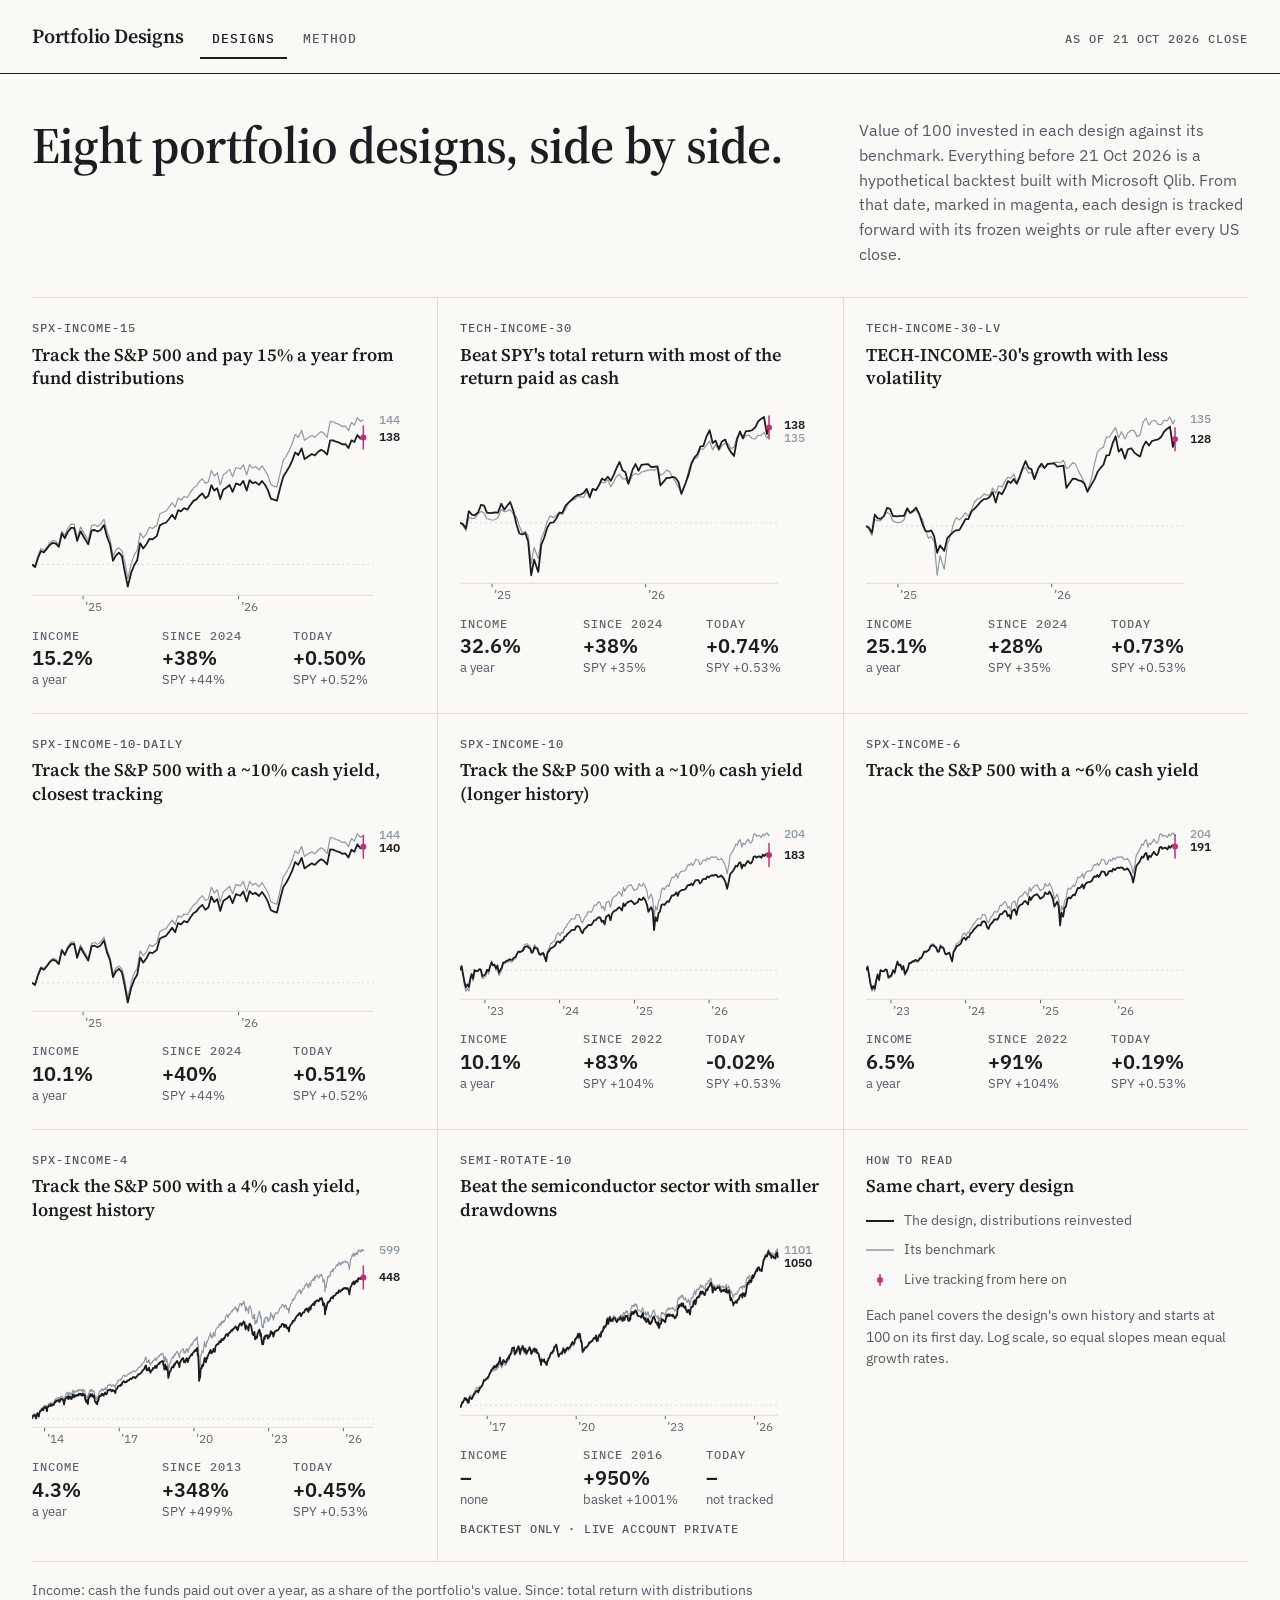
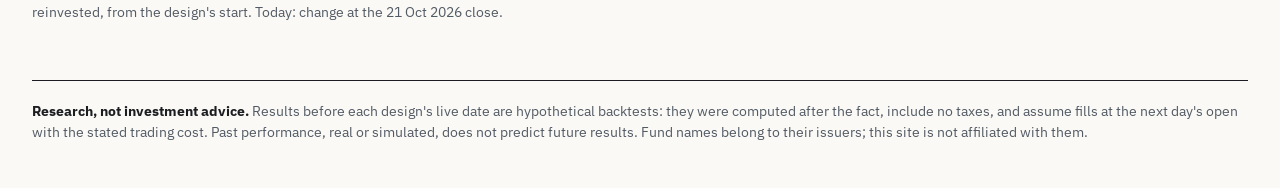
==== commit 99cab0fa: "Board update 2026-10-21" ====
--- a/index.html
+++ b/index.html
@@ -6,7 +6,7 @@
 <header class="top"><div class="wrap">
 <a class="brand" href="index.html">Portfolio Designs</a>
 <nav class="nav" aria-label="Main"><a href="index.html" aria-current="page">Designs</a><a href="method.html">Method</a></nav>
-<span class="tag asof">As of 20 Oct 2026 close</span>
+<span class="tag asof">As of 21 Oct 2026 close</span>
 </div></header>
 <main class="wrap">
 <section class="intro"><h1>Eight portfolio designs, side by side.</h1>
@@ -15,38 +15,38 @@
 <div class="tag">SPX-INCOME-15</div><div class="goal">Track the S&amp;P 500 and pay 15% a year from fund distributions</div>
 <div class="mini" data-i="0"></div>
 <dl class="figs"><div><dt>Income</dt><dd>15.2%<small>a year</small></dd></div>
-<div><dt>Since 2024</dt><dd>+37%<small>SPY +43%</small></dd></div>
-<div><dt>Today</dt><dd>+0.36%<small>SPY +0.33%</small></dd></div></dl></a><a class="panel" href="designs/tech-income-30.html">
+<div><dt>Since 2024</dt><dd>+38%<small>SPY +44%</small></dd></div>
+<div><dt>Today</dt><dd>+0.50%<small>SPY +0.52%</small></dd></div></dl></a><a class="panel" href="designs/tech-income-30.html">
 <div class="tag">TECH-INCOME-30</div><div class="goal">Beat SPY&#x27;s total return with most of the return paid as cash</div>
 <div class="mini" data-i="1"></div>
-<dl class="figs"><div><dt>Income</dt><dd>32.7%<small>a year</small></dd></div>
-<div><dt>Since 2024</dt><dd>+37%<small>SPY +35%</small></dd></div>
-<div><dt>Today</dt><dd>-0.04%<small>SPY +0.34%</small></dd></div></dl></a><a class="panel" href="designs/tech-income-30-lv.html">
+<dl class="figs"><div><dt>Income</dt><dd>32.6%<small>a year</small></dd></div>
+<div><dt>Since 2024</dt><dd>+38%<small>SPY +35%</small></dd></div>
+<div><dt>Today</dt><dd>+0.74%<small>SPY +0.53%</small></dd></div></dl></a><a class="panel" href="designs/tech-income-30-lv.html">
 <div class="tag">TECH-INCOME-30-LV</div><div class="goal">TECH-INCOME-30&#x27;s growth with less volatility</div>
 <div class="mini" data-i="2"></div>
-<dl class="figs"><div><dt>Income</dt><dd>25.2%<small>a year</small></dd></div>
-<div><dt>Since 2024</dt><dd>+27%<small>SPY +35%</small></dd></div>
-<div><dt>Today</dt><dd>-0.04%<small>SPY +0.34%</small></dd></div></dl></a><a class="panel" href="designs/spx-income-10-daily.html">
+<dl class="figs"><div><dt>Income</dt><dd>25.1%<small>a year</small></dd></div>
+<div><dt>Since 2024</dt><dd>+28%<small>SPY +35%</small></dd></div>
+<div><dt>Today</dt><dd>+0.73%<small>SPY +0.53%</small></dd></div></dl></a><a class="panel" href="designs/spx-income-10-daily.html">
 <div class="tag">SPX-INCOME-10-DAILY</div><div class="goal">Track the S&amp;P 500 with a ~10% cash yield, closest tracking</div>
 <div class="mini" data-i="3"></div>
 <dl class="figs"><div><dt>Income</dt><dd>10.1%<small>a year</small></dd></div>
-<div><dt>Since 2024</dt><dd>+39%<small>SPY +43%</small></dd></div>
-<div><dt>Today</dt><dd>+0.35%<small>SPY +0.33%</small></dd></div></dl></a><a class="panel" href="designs/spx-income-10.html">
+<div><dt>Since 2024</dt><dd>+40%<small>SPY +44%</small></dd></div>
+<div><dt>Today</dt><dd>+0.51%<small>SPY +0.52%</small></dd></div></dl></a><a class="panel" href="designs/spx-income-10.html">
 <div class="tag">SPX-INCOME-10</div><div class="goal">Track the S&amp;P 500 with a ~10% cash yield (longer history)</div>
 <div class="mini" data-i="4"></div>
 <dl class="figs"><div><dt>Income</dt><dd>10.1%<small>a year</small></dd></div>
-<div><dt>Since 2022</dt><dd>+83%<small>SPY +103%</small></dd></div>
-<div><dt>Today</dt><dd>+0.44%<small>SPY +0.34%</small></dd></div></dl></a><a class="panel" href="designs/spx-income-6.html">
+<div><dt>Since 2022</dt><dd>+83%<small>SPY +104%</small></dd></div>
+<div><dt>Today</dt><dd>-0.02%<small>SPY +0.53%</small></dd></div></dl></a><a class="panel" href="designs/spx-income-6.html">
 <div class="tag">SPX-INCOME-6</div><div class="goal">Track the S&amp;P 500 with a ~6% cash yield</div>
 <div class="mini" data-i="5"></div>
 <dl class="figs"><div><dt>Income</dt><dd>6.5%<small>a year</small></dd></div>
-<div><dt>Since 2022</dt><dd>+91%<small>SPY +103%</small></dd></div>
-<div><dt>Today</dt><dd>+0.39%<small>SPY +0.34%</small></dd></div></dl></a><a class="panel" href="designs/spx-income-4.html">
+<div><dt>Since 2022</dt><dd>+91%<small>SPY +104%</small></dd></div>
+<div><dt>Today</dt><dd>+0.19%<small>SPY +0.53%</small></dd></div></dl></a><a class="panel" href="designs/spx-income-4.html">
 <div class="tag">SPX-INCOME-4</div><div class="goal">Track the S&amp;P 500 with a 4% cash yield, longest history</div>
 <div class="mini" data-i="6"></div>
 <dl class="figs"><div><dt>Income</dt><dd>4.3%<small>a year</small></dd></div>
-<div><dt>Since 2013</dt><dd>+346%<small>SPY +496%</small></dd></div>
-<div><dt>Today</dt><dd>+0.24%<small>SPY +0.34%</small></dd></div></dl></a><a class="panel" href="designs/semi-rotate-10.html">
+<div><dt>Since 2013</dt><dd>+348%<small>SPY +499%</small></dd></div>
+<div><dt>Today</dt><dd>+0.45%<small>SPY +0.53%</small></dd></div></dl></a><a class="panel" href="designs/semi-rotate-10.html">
 <div class="tag">SEMI-ROTATE-10</div><div class="goal">Beat the semiconductor sector with smaller drawdowns</div>
 <div class="mini" data-i="7"></div>
 <dl class="figs"><div><dt>Income</dt><dd>–<small>none</small></dd></div>
@@ -56,8 +56,8 @@
 <li><svg width="28" height="8" aria-hidden="true"><line x1="0" y1="4" x2="28" y2="4" stroke="#8d99a6" stroke-width="1.5"/></svg>Its benchmark</li>
 <li><svg width="28" height="12" aria-hidden="true"><line x1="14" y1="0" x2="14" y2="12" stroke="#c22f7a" stroke-width="1.5"/><circle cx="14" cy="6" r="3" fill="#c22f7a"/></svg>Live tracking from here on</li></ul>
 <p>Each panel covers the design's own history and starts at 100 on its first day. Log scale, so equal slopes mean equal growth rates.</p></div></section>
-<p class="note">Income: cash the funds paid out over a year, as a share of the portfolio's value. Since: total return with distributions reinvested, from the design's start. Today: change at the 20 Oct 2026 close.</p>
-<script type="application/json" id="multiples-data">{"x0":"2013-07-01","x1":"2026-10-20","years":[2014,2017,2020,2023,2026],"designs":[{"name":"SPX-INCOME-15","benchmark":"SPY","mini":{"dates":["2024-09-03","2024-09-10","2024-09-17","2024-09-24","2024-10-01","2024-10-08","2024-10-15","2024-10-22","2024-10-29","2024-11-05","2024-11-12","2024-11-19","2024-11-26","2024-12-04","2024-12-11","2024-12-18","2024-12-26","2025-01-03","2025-01-13","2025-01-21","2025-01-28","2025-02-04","2025-02-11","2025-02-19","2025-02-26","2025-03-05","2025-03-12","2025-03-19","2025-03-26","2025-04-02","2025-04-09","2025-04-16","2025-04-24","2025-05-01","2025-05-08","2025-05-15","2025-05-22","2025-05-30","2025-06-06","2025-06-13","2025-06-23","2025-06-30","2025-07-08","2025-07-15","2025-07-22","2025-07-29","2025-08-05","2025-08-12","2025-08-19","2025-08-26","2025-09-03","2025-09-10","2025-09-17","2025-09-24","2025-10-01","2025-10-08","2025-10-15","2025-10-22","2025-10-29","2025-11-05","2025-11-12","2025-11-19","2025-11-26","2025-12-04","2025-12-11","2025-12-18","2025-12-26","2026-01-05","2026-01-12","2026-01-20","2026-01-27","2026-02-03","2026-02-10","2026-02-18","2026-02-25","2026-03-04","2026-03-11","2026-03-18","2026-03-25","2026-04-01","2026-04-09","2026-04-16","2026-04-23","2026-04-30","2026-05-07","2026-05-14","2026-05-21","2026-05-29","2026-06-05","2026-06-12","2026-06-22","2026-06-29","2026-07-07","2026-07-14","2026-07-21","2026-07-28","2026-08-04","2026-08-11","2026-08-18","2026-08-25","2026-09-01","2026-09-09","2026-09-16","2026-09-23","2026-09-30","2026-10-07","2026-10-14","2026-10-20"],"total":[100.0,99.328322,101.615044,103.436096,103.069082,104.049908,105.053219,105.575601,105.335873,104.511605,108.080733,106.818339,108.499175,109.616365,109.636613,106.081785,108.689462,107.079647,105.224132,108.957454,109.057992,108.628098,109.050202,110.400495,107.213558,105.203598,100.869591,102.275453,103.011621,102.116021,98.004581,94.545631,97.992637,99.79206,101.053022,105.505518,104.078841,105.289586,106.662333,106.526021,107.386259,110.325305,110.857047,111.117776,112.115626,113.311459,112.101982,114.621831,114.283124,115.202874,114.806803,116.09541,117.352076,117.796,118.797192,119.580129,118.136186,118.871266,122.050715,120.435401,121.138162,117.88044,120.66867,121.3676,122.095597,120.043551,122.615504,122.119153,123.408007,120.447761,123.582117,122.700933,123.005746,122.17287,123.386969,122.207023,120.537918,118.020002,117.71425,117.387376,121.468467,124.793229,126.183933,127.847793,129.851697,132.586271,131.687756,133.905943,130.361025,131.082874,132.060431,131.571165,132.791061,133.43685,132.858861,131.86047,136.61767,136.613658,136.17343,135.891181,135.341896,135.410034,134.076651,136.669106,136.111579,138.508956,137.255377,136.967739],"bench":[100.0,99.694765,102.281338,104.089463,103.602556,104.429221,105.630202,106.273379,105.991766,105.070606,108.740725,107.54157,109.422056,110.695681,110.659331,106.811193,109.915135,108.20332,106.278247,110.226859,110.494846,109.995346,110.638864,112.027984,108.675478,106.582687,102.172842,103.678638,104.256614,103.512418,100.605124,96.406915,100.252228,102.40617,103.611145,108.255497,106.907923,108.059869,109.84265,109.451338,110.351725,113.597722,114.05436,114.384451,115.616825,116.79052,115.453611,118.153104,117.624946,118.606066,118.345645,119.898978,121.177187,121.865427,123.217085,124.074031,122.613878,123.09754,126.700097,124.896056,125.962674,122.14678,125.28225,126.148386,127.027421,124.691931,127.612181,127.134487,128.506714,125.264257,128.567593,127.468322,127.946028,126.870731,128.136017,126.656769,125.033709,122.285533,121.76611,121.473889,126.036476,130.059025,131.314804,133.203084,135.592578,138.660805,137.652853,140.197698,136.696692,137.473461,138.316395,137.687808,138.931992,139.695929,139.037685,137.66185,143.311635,143.168866,142.592206,142.306644,141.54087,141.655832,140.107559,143.012482,142.049616,144.761623,143.345206,143.242973]},"live":true},{"name":"TECH-INCOME-30","benchmark":"SPY","mini":{"dates":["2024-10-17","2024-10-24","2024-10-31","2024-11-07","2024-11-14","2024-11-21","2024-11-29","2024-12-06","2024-12-13","2024-12-20","2024-12-30","2025-01-07","2025-01-15","2025-01-23","2025-01-30","2025-02-06","2025-02-13","2025-02-21","2025-02-28","2025-03-07","2025-03-14","2025-03-21","2025-03-28","2025-04-04","2025-04-11","2025-04-21","2025-04-28","2025-05-05","2025-05-12","2025-05-19","2025-05-27","2025-06-03","2025-06-10","2025-06-17","2025-06-25","2025-07-02","2025-07-10","2025-07-17","2025-07-24","2025-07-31","2025-08-07","2025-08-14","2025-08-21","2025-08-28","2025-09-05","2025-09-12","2025-09-19","2025-09-26","2025-10-03","2025-10-10","2025-10-17","2025-10-24","2025-10-31","2025-11-07","2025-11-14","2025-11-21","2025-12-01","2025-12-08","2025-12-15","2025-12-22","2025-12-30","2026-01-07","2026-01-14","2026-01-22","2026-01-29","2026-02-05","2026-02-12","2026-02-20","2026-02-27","2026-03-06","2026-03-13","2026-03-20","2026-03-27","2026-04-06","2026-04-13","2026-04-20","2026-04-27","2026-05-04","2026-05-11","2026-05-18","2026-05-26","2026-06-02","2026-06-09","2026-06-16","2026-06-24","2026-07-01","2026-07-09","2026-07-16","2026-07-23","2026-07-30","2026-08-06","2026-08-13","2026-08-20","2026-08-27","2026-09-03","2026-09-11","2026-09-18","2026-09-25","2026-10-02","2026-10-09","2026-10-16","2026-10-20"],"total":[100.0,99.546066,98.083422,104.013106,102.793298,102.58098,103.580117,106.315457,106.002352,103.486887,103.341138,103.569048,103.546434,106.687694,104.609054,105.980712,107.369678,104.033179,99.447216,96.370076,96.059772,96.554841,93.804401,83.547734,88.131827,84.506052,92.703167,94.996565,98.246892,99.949133,100.094683,101.534257,103.414304,103.422358,106.150846,107.126531,108.280343,109.325204,110.05141,110.124242,110.796664,112.274424,109.045859,112.27922,111.785418,113.705821,116.317086,115.64457,117.02893,115.442551,117.717739,120.708669,123.105769,119.645541,118.895228,114.297007,120.000571,122.243666,119.47143,121.915002,122.132772,122.259536,120.984627,121.122253,121.303775,113.611551,115.029134,116.589119,116.562829,116.946564,116.557861,114.933532,110.392292,114.674103,117.897243,122.43717,125.071958,126.432436,129.879472,130.012609,134.554641,137.231175,131.35638,132.430734,128.765426,132.022071,132.901292,129.383477,127.208707,125.683574,132.999588,136.68572,133.596936,136.759901,136.857896,137.303148,138.546185,141.388781,142.681688,143.645367,135.485476,137.468363],"bench":[100.0,99.073967,97.260939,101.8739,101.487343,101.542102,103.060936,103.960625,103.344865,101.451371,100.948525,101.018909,101.731103,104.643459,103.83513,104.054816,104.640019,102.959889,101.971381,98.837651,96.587751,97.079681,95.647561,86.975479,91.908816,88.455827,94.819591,96.998809,100.351958,102.393451,101.756565,102.60691,103.810116,102.854782,104.814485,107.115801,108.042886,108.426143,109.527607,109.123619,109.152958,111.345537,109.722696,112.030912,111.740863,113.496644,114.900247,114.574782,115.854139,113.051312,115.019697,117.246015,118.078738,116.15882,116.325019,114.09178,117.768856,118.350534,117.848489,118.90862,119.287135,119.733364,119.868792,119.629187,120.507761,117.656722,118.290489,119.707314,119.110021,116.746875,114.99494,112.920241,110.399196,114.723987,119.454455,123.392743,124.515749,125.010201,128.716925,128.603766,130.682598,132.246077,128.325199,130.637334,127.99073,130.176163,131.214773,131.041953,128.853037,129.465721,134.156019,135.782876,133.115669,134.599386,134.960716,133.410663,133.286983,134.977367,134.678144,136.24079,133.559965,134.574896]},"live":true},{"name":"TECH-INCOME-30-LV","benchmark":"SPY","mini":{"dates":["2024-10-17","2024-10-24","2024-10-31","2024-11-07","2024-11-14","2024-11-21","2024-11-29","2024-12-06","2024-12-13","2024-12-20","2024-12-30","2025-01-07","2025-01-15","2025-01-23","2025-01-30","2025-02-06","2025-02-13","2025-02-21","2025-02-28","2025-03-07","2025-03-14","2025-03-21","2025-03-28","2025-04-04","2025-04-11","2025-04-21","2025-04-28","2025-05-05","2025-05-12","2025-05-19","2025-05-27","2025-06-03","2025-06-10","2025-06-17","2025-06-25","2025-07-02","2025-07-10","2025-07-17","2025-07-24","2025-07-31","2025-08-07","2025-08-14","2025-08-21","2025-08-28","2025-09-05","2025-09-12","2025-09-19","2025-09-26","2025-10-03","2025-10-10","2025-10-17","2025-10-24","2025-10-31","2025-11-07","2025-11-14","2025-11-21","2025-12-01","2025-12-08","2025-12-15","2025-12-22","2025-12-30","2026-01-07","2026-01-14","2026-01-22","2026-01-29","2026-02-05","2026-02-12","2026-02-20","2026-02-27","2026-03-06","2026-03-13","2026-03-20","2026-03-27","2026-04-06","2026-04-13","2026-04-20","2026-04-27","2026-05-04","2026-05-11","2026-05-18","2026-05-26","2026-06-02","2026-06-09","2026-06-16","2026-06-24","2026-07-01","2026-07-09","2026-07-16","2026-07-23","2026-07-30","2026-08-06","2026-08-13","2026-08-20","2026-08-27","2026-09-03","2026-09-11","2026-09-18","2026-09-25","2026-10-02","2026-10-09","2026-10-16","2026-10-20"],"total":[100.0,99.546066,98.083422,103.259718,102.219639,102.048905,102.925941,105.264432,105.012308,102.889091,102.778996,102.918674,102.933473,105.14988,103.725901,104.448793,105.331194,103.334474,100.552617,98.617253,98.450757,98.790409,97.083274,92.709836,94.650627,93.198582,96.63251,97.482883,98.321886,98.793325,98.895214,100.34687,101.944155,101.962592,104.280487,105.052202,106.183659,107.208274,107.92041,107.991831,108.651244,110.10039,106.934341,110.105093,109.445662,111.197953,113.5781,112.972395,114.274546,112.725556,114.947111,117.86753,120.208123,117.929212,117.428913,114.240581,118.073351,119.321112,117.869193,119.220984,119.386199,119.414918,118.375697,118.503979,118.666649,111.42699,112.80281,114.316906,114.292269,113.772533,113.589138,112.710581,110.207201,112.587587,114.236504,116.537843,117.892799,118.96188,122.165893,122.291438,126.512015,128.999154,123.476771,124.486684,121.041259,124.229152,124.654131,123.22038,122.345427,121.757758,125.25094,127.075821,125.618575,127.190572,127.544663,127.872475,128.721681,130.630849,131.674881,132.552285,125.125294,126.931016],"bench":[100.0,99.073967,97.260939,101.8739,101.487343,101.542102,103.060936,103.960625,103.344865,101.451371,100.948525,101.018909,101.731103,104.643459,103.83513,104.054816,104.640019,102.959889,101.971381,98.837651,96.587751,97.079681,95.647561,86.975479,91.908816,88.455827,94.819591,96.998809,100.351958,102.393451,101.756565,102.60691,103.810116,102.854782,104.814485,107.115801,108.042886,108.426143,109.527607,109.123619,109.152958,111.345537,109.722696,112.030912,111.740863,113.496644,114.900247,114.574782,115.854139,113.051312,115.019697,117.246015,118.078738,116.15882,116.325019,114.09178,117.768856,118.350534,117.848489,118.90862,119.287135,119.733364,119.868792,119.629187,120.507761,117.656722,118.290489,119.707314,119.110021,116.746875,114.99494,112.920241,110.399196,114.723987,119.454455,123.392743,124.515749,125.010201,128.716925,128.603766,130.682598,132.246077,128.325199,130.637334,127.99073,130.176163,131.214773,131.041953,128.853037,129.465721,134.156019,135.782876,133.115669,134.599386,134.960716,133.410663,133.286983,134.977367,134.678144,136.24079,133.559965,134.574896]},"live":true},{"name":"SPX-INCOME-10-DAILY","benchmark":"SPY","mini":{"dates":["2024-09-03","2024-09-10","2024-09-17","2024-09-24","2024-10-01","2024-10-08","2024-10-15","2024-10-22","2024-10-29","2024-11-05","2024-11-12","2024-11-19","2024-11-26","2024-12-04","2024-12-11","2024-12-18","2024-12-26","2025-01-03","2025-01-13","2025-01-21","2025-01-28","2025-02-04","2025-02-11","2025-02-19","2025-02-26","2025-03-05","2025-03-12","2025-03-19","2025-03-26","2025-04-02","2025-04-09","2025-04-16","2025-04-24","2025-05-01","2025-05-08","2025-05-15","2025-05-22","2025-05-30","2025-06-06","2025-06-13","2025-06-23","2025-06-30","2025-07-08","2025-07-15","2025-07-22","2025-07-29","2025-08-05","2025-08-12","2025-08-19","2025-08-26","2025-09-03","2025-09-10","2025-09-17","2025-09-24","2025-10-01","2025-10-08","2025-10-15","2025-10-22","2025-10-29","2025-11-05","2025-11-12","2025-11-19","2025-11-26","2025-12-04","2025-12-11","2025-12-18","2025-12-26","2026-01-05","2026-01-12","2026-01-20","2026-01-27","2026-02-03","2026-02-10","2026-02-18","2026-02-25","2026-03-04","2026-03-11","2026-03-18","2026-03-25","2026-04-01","2026-04-09","2026-04-16","2026-04-23","2026-04-30","2026-05-07","2026-05-14","2026-05-21","2026-05-29","2026-06-05","2026-06-12","2026-06-22","2026-06-29","2026-07-07","2026-07-14","2026-07-21","2026-07-28","2026-08-04","2026-08-11","2026-08-18","2026-08-25","2026-09-01","2026-09-09","2026-09-16","2026-09-23","2026-09-30","2026-10-07","2026-10-14","2026-10-20"],"total":[100.0,99.47567,101.874938,103.69949,103.292747,104.214972,105.302799,105.852535,105.601964,104.738515,108.394572,107.138001,108.89886,110.075748,110.080799,106.41152,109.164499,107.532545,105.656682,109.486085,109.641038,109.194651,109.708092,111.074902,107.819301,105.764896,101.408649,102.859114,103.538871,102.698452,98.980876,95.197539,98.811802,100.75096,101.994321,106.53055,105.137368,106.326156,107.852003,107.644951,108.500849,111.562043,112.064901,112.357741,113.446721,114.6267,113.371503,115.951005,115.545223,116.487152,116.152162,117.544716,118.809055,119.346486,120.482675,121.290451,119.83266,120.4775,123.831817,122.148667,122.981968,119.519426,122.446078,123.217735,124.006267,121.841429,124.556111,124.068131,125.385429,122.320788,125.529525,124.562846,124.924162,124.00903,125.241522,123.955028,122.268584,119.671083,119.287383,118.962768,123.218287,126.792423,128.136441,129.878538,132.019549,134.87492,133.93719,136.281182,132.746827,133.495077,134.430831,133.893765,135.113157,135.812151,135.200077,134.071955,139.142111,139.081254,138.596413,138.316713,137.680955,137.77232,136.360504,139.066557,138.358907,140.877935,139.567059,139.352652],"bench":[100.0,99.694765,102.281338,104.089463,103.602556,104.429221,105.630202,106.273379,105.991766,105.070606,108.740725,107.54157,109.422056,110.695681,110.659331,106.811193,109.915135,108.20332,106.278247,110.226859,110.494846,109.995346,110.638864,112.027984,108.675478,106.582687,102.172842,103.678638,104.256614,103.512418,100.605124,96.406915,100.252228,102.40617,103.611145,108.255497,106.907923,108.059869,109.84265,109.451338,110.351725,113.597722,114.05436,114.384451,115.616825,116.79052,115.453611,118.153104,117.624946,118.606066,118.345645,119.898978,121.177187,121.865427,123.217085,124.074031,122.613878,123.09754,126.700097,124.896056,125.962674,122.14678,125.28225,126.148386,127.027421,124.691931,127.612181,127.134487,128.506714,125.264257,128.567593,127.468322,127.946028,126.870731,128.136017,126.656769,125.033709,122.285533,121.76611,121.473889,126.036476,130.059025,131.314804,133.203084,135.592578,138.660805,137.652853,140.197698,136.696692,137.473461,138.316395,137.687808,138.931992,139.695929,139.037685,137.66185,143.311635,143.168866,142.592206,142.306644,141.54087,141.655832,140.107559,143.012482,142.049616,144.761623,143.345206,143.242973]},"live":true},{"name":"SPX-INCOME-10","benchmark":"SPY","mini":{"dates":["2022-09-01","2022-09-09","2022-09-16","2022-09-23","2022-09-30","2022-10-07","2022-10-14","2022-10-21","2022-10-28","2022-11-04","2022-11-11","2022-11-18","2022-11-28","2022-12-05","2022-12-12","2022-12-19","2022-12-27","2023-01-04","2023-01-11","2023-01-19","2023-01-26","2023-02-02","2023-02-09","2023-02-16","2023-02-24","2023-03-03","2023-03-10","2023-03-17","2023-03-24","2023-03-31","2023-04-10","2023-04-17","2023-04-24","2023-05-01","2023-05-08","2023-05-15","2023-05-22","2023-05-30","2023-06-06","2023-06-13","2023-06-21","2023-06-28","2023-07-06","2023-07-13","2023-07-20","2023-07-27","2023-08-03","2023-08-10","2023-08-17","2023-08-24","2023-08-31","2023-09-08","2023-09-15","2023-09-22","2023-09-29","2023-10-06","2023-10-13","2023-10-20","2023-10-27","2023-11-03","2023-11-10","2023-11-17","2023-11-27","2023-12-04","2023-12-11","2023-12-18","2023-12-26","2024-01-03","2024-01-10","2024-01-18","2024-01-25","2024-02-01","2024-02-08","2024-02-15","2024-02-23","2024-03-01","2024-03-08","2024-03-15","2024-03-22","2024-04-01","2024-04-08","2024-04-15","2024-04-22","2024-04-29","2024-05-06","2024-05-13","2024-05-20","2024-05-28","2024-06-04","2024-06-11","2024-06-18","2024-06-26","2024-07-03","2024-07-11","2024-07-18","2024-07-25","2024-08-01","2024-08-08","2024-08-15","2024-08-22","2024-08-29","2024-09-06","2024-09-13","2024-09-20","2024-09-27","2024-10-04","2024-10-11","2024-10-18","2024-10-25","2024-11-01","2024-11-08","2024-11-15","2024-11-22","2024-12-02","2024-12-09","2024-12-16","2024-12-23","2024-12-31","2025-01-08","2025-01-16","2025-01-24","2025-01-31","2025-02-07","2025-02-14","2025-02-24","2025-03-03","2025-03-10","2025-03-17","2025-03-24","2025-03-31","2025-04-07","2025-04-14","2025-04-22","2025-04-29","2025-05-06","2025-05-13","2025-05-20","2025-05-28","2025-06-04","2025-06-11","2025-06-18","2025-06-26","2025-07-03","2025-07-11","2025-07-18","2025-07-25","2025-08-01","2025-08-08","2025-08-15","2025-08-22","2025-08-29","2025-09-08","2025-09-15","2025-09-22","2025-09-29","2025-10-06","2025-10-13","2025-10-20","2025-10-27","2025-11-03","2025-11-10","2025-11-17","2025-11-24","2025-12-02","2025-12-09","2025-12-16","2025-12-23","2025-12-31","2026-01-08","2026-01-15","2026-01-23","2026-01-30","2026-02-06","2026-02-13","2026-02-23","2026-03-02","2026-03-09","2026-03-16","2026-03-23","2026-03-30","2026-04-07","2026-04-14","2026-04-21","2026-04-28","2026-05-05","2026-05-12","2026-05-19","2026-05-27","2026-06-03","2026-06-10","2026-06-17","2026-06-25","2026-07-02","2026-07-10","2026-07-17","2026-07-24","2026-07-31","2026-08-07","2026-08-14","2026-08-21","2026-08-28","2026-09-04","2026-09-14","2026-09-21","2026-09-28","2026-10-05","2026-10-12","2026-10-19","2026-10-20"],"total":[100.0,102.197156,97.806535,93.84843,91.449589,92.864947,91.67372,95.557001,97.99999,95.67232,100.106936,99.594808,99.736149,100.55273,100.322778,96.904652,97.303358,98.028934,100.237036,99.518492,101.818529,104.149727,102.52324,103.070336,100.996939,102.524851,98.643904,100.121505,101.310595,104.026505,104.374508,105.117487,105.102686,105.930527,105.541983,105.624797,106.753741,107.157581,108.832096,110.174868,109.929025,110.301835,110.877649,112.692461,113.223742,113.424918,112.670961,112.014648,109.631763,109.951437,112.877919,112.107351,111.838676,109.029161,108.338308,108.897922,109.391524,107.166555,104.809588,109.663176,110.560741,111.981429,112.652452,113.101019,113.954801,115.924098,116.347275,115.36982,116.866976,117.040545,119.123293,119.507527,120.985707,121.574466,122.629621,123.571952,123.525645,123.632786,125.742761,126.046397,125.316007,122.633045,121.385466,123.650938,124.677459,125.450252,126.702652,126.786531,126.744908,128.159406,129.867025,130.076683,131.21989,132.083527,131.599987,128.864929,129.72939,127.165681,132.204323,132.946819,133.717611,130.027506,134.541128,135.937444,136.628593,136.976369,138.213023,139.12693,138.200366,136.823905,141.881618,140.025595,141.843504,143.154125,143.403707,143.955781,143.004963,141.272551,142.136404,142.83346,145.60412,144.734226,144.730349,146.572357,144.092758,141.07887,135.850426,137.665212,139.203162,136.263496,123.382842,132.047439,129.331922,135.07333,136.021948,140.753568,141.383319,140.755777,142.388318,143.496509,143.207708,145.84963,148.0729,147.912358,148.70392,150.401049,147.705792,150.82728,151.755346,152.353363,152.304015,153.142934,155.184556,156.461117,156.246555,157.567714,156.127347,158.270552,160.439804,160.360403,160.318301,157.619189,158.673362,161.262282,161.568727,161.24204,163.554009,162.653671,163.938067,164.55146,164.272225,164.840583,164.845797,162.995596,163.502383,164.292758,162.737238,161.040237,158.1896,153.243897,159.140984,165.389192,166.942092,168.423096,170.448188,172.996092,172.260791,175.367463,176.133678,170.540757,173.963991,172.917843,175.602293,177.520701,175.820639,175.007941,176.901695,181.392247,181.851393,180.528796,181.37547,181.75109,180.413464,183.275593,181.923041,183.693898,184.483886,182.144938,182.954539],"bench":[100.0,101.528107,96.669891,92.254632,89.554294,90.960867,89.667118,93.844222,97.537422,94.360723,99.91679,99.294999,99.264915,100.187593,100.027124,95.718411,96.065999,96.660438,99.622504,97.889587,101.947346,104.977421,102.536724,102.836474,99.839119,101.806275,97.201971,98.604522,100.060883,103.509601,103.565215,104.659998,104.328786,105.056946,104.356597,104.424864,105.886278,106.237725,108.222507,110.404513,110.378105,110.746081,111.575944,114.088341,114.753231,114.831902,113.905614,113.162045,110.720712,110.872968,114.288822,113.063066,112.914331,109.616339,108.867588,109.392213,109.891372,107.265692,104.589072,110.703788,112.211452,114.804018,115.743772,116.306596,117.656354,120.685317,121.62632,119.872168,121.859012,121.841122,124.791946,125.091131,127.42317,128.36672,129.860039,131.138548,130.849613,130.771394,133.690361,133.934021,133.051662,129.391415,128.178175,130.830377,132.500209,133.613415,135.96037,135.896254,135.532041,137.727667,140.687662,140.374735,141.905794,143.1976,142.214594,138.54769,139.731395,136.550861,142.320085,143.130695,143.678812,139.049452,144.620621,146.674862,147.505975,147.895751,149.599318,150.892494,149.459915,147.394988,154.402862,151.191898,153.711136,155.807026,156.078046,156.622665,154.016084,151.78624,152.669348,153.226185,157.455389,155.862664,155.590725,157.903447,154.668741,151.187949,145.1821,146.883636,149.125649,145.309704,131.020067,140.044273,136.96088,143.992722,145.156456,152.440251,154.001433,152.671428,154.801503,156.212017,155.193745,159.412037,162.921406,162.473284,163.504982,165.98528,161.978259,166.006104,167.63706,168.12422,168.056509,169.041304,172.188539,174.215187,173.389619,175.461364,173.222397,175.380372,179.022261,178.525866,178.029487,173.909497,174.708922,178.053003,178.447501,177.358086,180.263973,178.681322,180.670109,181.385447,180.596725,181.31469,180.960954,178.636772,178.804478,179.849972,177.724942,175.303812,172.196114,166.045318,173.205038,182.464096,184.991684,186.991157,190.165083,193.951193,192.781979,197.177663,198.17084,190.601229,194.681618,193.428784,196.189435,198.8684,195.796919,194.648416,196.782133,203.691609,204.502944,201.705417,202.661635,202.882916,200.430469,204.260791,202.177248,204.612013,205.475523,202.406991,203.085661]},"live":true},{"name":"SPX-INCOME-6","benchmark":"SPY","mini":{"dates":["2022-09-01","2022-09-09","2022-09-16","2022-09-23","2022-09-30","2022-10-07","2022-10-14","2022-10-21","2022-10-28","2022-11-04","2022-11-11","2022-11-18","2022-11-28","2022-12-05","2022-12-12","2022-12-19","2022-12-27","2023-01-04","2023-01-11","2023-01-19","2023-01-26","2023-02-02","2023-02-09","2023-02-16","2023-02-24","2023-03-03","2023-03-10","2023-03-17","2023-03-24","2023-03-31","2023-04-10","2023-04-17","2023-04-24","2023-05-01","2023-05-08","2023-05-15","2023-05-22","2023-05-30","2023-06-06","2023-06-13","2023-06-21","2023-06-28","2023-07-06","2023-07-13","2023-07-20","2023-07-27","2023-08-03","2023-08-10","2023-08-17","2023-08-24","2023-08-31","2023-09-08","2023-09-15","2023-09-22","2023-09-29","2023-10-06","2023-10-13","2023-10-20","2023-10-27","2023-11-03","2023-11-10","2023-11-17","2023-11-27","2023-12-04","2023-12-11","2023-12-18","2023-12-26","2024-01-03","2024-01-10","2024-01-18","2024-01-25","2024-02-01","2024-02-08","2024-02-15","2024-02-23","2024-03-01","2024-03-08","2024-03-15","2024-03-22","2024-04-01","2024-04-08","2024-04-15","2024-04-22","2024-04-29","2024-05-06","2024-05-13","2024-05-20","2024-05-28","2024-06-04","2024-06-11","2024-06-18","2024-06-26","2024-07-03","2024-07-11","2024-07-18","2024-07-25","2024-08-01","2024-08-08","2024-08-15","2024-08-22","2024-08-29","2024-09-06","2024-09-13","2024-09-20","2024-09-27","2024-10-04","2024-10-11","2024-10-18","2024-10-25","2024-11-01","2024-11-08","2024-11-15","2024-11-22","2024-12-02","2024-12-09","2024-12-16","2024-12-23","2024-12-31","2025-01-08","2025-01-16","2025-01-24","2025-01-31","2025-02-07","2025-02-14","2025-02-24","2025-03-03","2025-03-10","2025-03-17","2025-03-24","2025-03-31","2025-04-07","2025-04-14","2025-04-22","2025-04-29","2025-05-06","2025-05-13","2025-05-20","2025-05-28","2025-06-04","2025-06-11","2025-06-18","2025-06-26","2025-07-03","2025-07-11","2025-07-18","2025-07-25","2025-08-01","2025-08-08","2025-08-15","2025-08-22","2025-08-29","2025-09-08","2025-09-15","2025-09-22","2025-09-29","2025-10-06","2025-10-13","2025-10-20","2025-10-27","2025-11-03","2025-11-10","2025-11-17","2025-11-24","2025-12-02","2025-12-09","2025-12-16","2025-12-23","2025-12-31","2026-01-08","2026-01-15","2026-01-23","2026-01-30","2026-02-06","2026-02-13","2026-02-23","2026-03-02","2026-03-09","2026-03-16","2026-03-23","2026-03-30","2026-04-07","2026-04-14","2026-04-21","2026-04-28","2026-05-05","2026-05-12","2026-05-19","2026-05-27","2026-06-03","2026-06-10","2026-06-17","2026-06-25","2026-07-02","2026-07-10","2026-07-17","2026-07-24","2026-07-31","2026-08-07","2026-08-14","2026-08-21","2026-08-28","2026-09-04","2026-09-14","2026-09-21","2026-09-28","2026-10-05","2026-10-12","2026-10-19","2026-10-20"],"total":[100.0,101.926256,97.361609,93.206475,90.679997,92.08244,90.856856,94.857359,97.80771,95.122869,100.042332,99.492559,99.559686,100.419838,100.217125,96.427461,96.803791,97.477483,99.993024,98.855794,101.863655,104.478063,102.519273,102.965216,100.504175,102.212328,98.043269,99.488439,100.790163,103.812432,104.037706,104.937344,104.791091,105.581449,105.063945,105.141555,106.41199,106.800615,108.598682,110.285534,110.14522,110.514872,111.178466,113.285567,113.870689,114.022617,113.196646,112.504797,110.101852,110.350185,113.488028,112.532203,112.32251,109.301064,108.58411,109.127666,109.624086,107.243898,104.749891,110.121067,111.269022,113.168364,113.941964,114.430083,115.490007,117.87669,118.510004,117.215759,118.914794,119.009117,121.43655,121.793695,123.615586,124.345221,125.571132,126.64917,126.50914,126.534297,128.966864,129.243466,128.455507,125.371306,124.139261,126.569188,127.848563,128.757803,130.452001,130.478072,130.311928,132.035224,134.228536,134.229876,135.531745,136.563184,135.880108,132.780237,133.773815,130.963245,136.292411,137.057872,137.737877,133.672714,138.609398,140.27034,141.015591,141.379428,142.799998,143.868981,142.746268,141.099101,146.919186,144.53601,146.626892,148.245191,148.504087,149.050978,147.422515,145.486685,146.354565,146.997219,150.342945,149.190694,149.080637,151.112564,148.341363,145.150037,139.622835,141.387619,143.225588,139.916664,126.478654,135.278069,132.416463,138.695019,139.731677,145.491208,146.501517,145.598693,147.424691,148.655053,148.070506,151.341418,154.066112,153.799086,154.686021,156.690698,153.481764,156.965888,158.180615,158.732034,158.681117,159.577786,162.05254,163.61875,163.170481,164.783052,163.032419,165.16814,167.920519,167.678235,167.457682,164.19002,165.138964,168.036042,168.382753,167.750392,170.30234,169.131376,170.693589,171.346157,170.868336,171.496994,171.360522,169.328156,169.696389,170.592722,168.812745,166.82684,163.877765,158.434346,164.845876,172.291593,174.227459,175.908518,178.382363,181.415411,180.518536,184.123978,184.97039,178.591797,182.278318,181.145053,183.868818,186.092213,183.843875,182.899087,184.888352,190.32874,190.933364,189.032501,189.924952,190.242906,188.462659,191.707451,190.069173,192.103277,192.922822,190.307702,191.059253],"bench":[100.0,101.528107,96.669891,92.254632,89.554294,90.960867,89.667118,93.844222,97.537422,94.360723,99.91679,99.294999,99.264915,100.187593,100.027124,95.718411,96.065999,96.660438,99.622504,97.889587,101.947346,104.977421,102.536724,102.836474,99.839119,101.806275,97.201971,98.604522,100.060883,103.509601,103.565215,104.659998,104.328786,105.056946,104.356597,104.424864,105.886278,106.237725,108.222507,110.404513,110.378105,110.746081,111.575944,114.088341,114.753231,114.831902,113.905614,113.162045,110.720712,110.872968,114.288822,113.063066,112.914331,109.616339,108.867588,109.392213,109.891372,107.265692,104.589072,110.703788,112.211452,114.804018,115.743772,116.306596,117.656354,120.685317,121.62632,119.872168,121.859012,121.841122,124.791946,125.091131,127.42317,128.36672,129.860039,131.138548,130.849613,130.771394,133.690361,133.934021,133.051662,129.391415,128.178175,130.830377,132.500209,133.613415,135.96037,135.896254,135.532041,137.727667,140.687662,140.374735,141.905794,143.1976,142.214594,138.54769,139.731395,136.550861,142.320085,143.130695,143.678812,139.049452,144.620621,146.674862,147.505975,147.895751,149.599318,150.892494,149.459915,147.394988,154.402862,151.191898,153.711136,155.807026,156.078046,156.622665,154.016084,151.78624,152.669348,153.226185,157.455389,155.862664,155.590725,157.903447,154.668741,151.187949,145.1821,146.883636,149.125649,145.309704,131.020067,140.044273,136.96088,143.992722,145.156456,152.440251,154.001433,152.671428,154.801503,156.212017,155.193745,159.412037,162.921406,162.473284,163.504982,165.98528,161.978259,166.006104,167.63706,168.12422,168.056509,169.041304,172.188539,174.215187,173.389619,175.461364,173.222397,175.380372,179.022261,178.525866,178.029487,173.909497,174.708922,178.053003,178.447501,177.358086,180.263973,178.681322,180.670109,181.385447,180.596725,181.31469,180.960954,178.636772,178.804478,179.849972,177.724942,175.303812,172.196114,166.045318,173.205038,182.464096,184.991684,186.991157,190.165083,193.951193,192.781979,197.177663,198.17084,190.601229,194.681618,193.428784,196.189435,198.8684,195.796919,194.648416,196.782133,203.691609,204.502944,201.705417,202.661635,202.882916,200.430469,204.260791,202.177248,204.612013,205.475523,202.406991,203.085661]},"live":true},{"name":"SPX-INCOME-4","benchmark":"SPY","mini":{"dates":["2013-07-01","2013-07-09","2013-07-16","2013-07-23","2013-07-30","2013-08-06","2013-08-13","2013-08-20","2013-08-27","2013-09-04","2013-09-11","2013-09-18","2013-09-25","2013-10-02","2013-10-09","2013-10-16","2013-10-23","2013-10-30","2013-11-06","2013-11-13","2013-11-20","2013-11-27","2013-12-05","2013-12-12","2013-12-19","2013-12-27","2014-01-06","2014-01-13","2014-01-21","2014-01-28","2014-02-04","2014-02-11","2014-02-19","2014-02-26","2014-03-05","2014-03-12","2014-03-19","2014-03-26","2014-04-02","2014-04-09","2014-04-16","2014-04-24","2014-05-01","2014-05-08","2014-05-15","2014-05-22","2014-05-30","2014-06-06","2014-06-13","2014-06-20","2014-06-27","2014-07-07","2014-07-14","2014-07-21","2014-07-28","2014-08-04","2014-08-11","2014-08-18","2014-08-25","2014-09-02","2014-09-09","2014-09-16","2014-09-23","2014-09-30","2014-10-07","2014-10-14","2014-10-21","2014-10-28","2014-11-04","2014-11-11","2014-11-18","2014-11-25","2014-12-03","2014-12-10","2014-12-17","2014-12-24","2015-01-02","2015-01-09","2015-01-16","2015-01-26","2015-02-02","2015-02-09","2015-02-17","2015-02-24","2015-03-03","2015-03-10","2015-03-17","2015-03-24","2015-03-31","2015-04-08","2015-04-15","2015-04-22","2015-04-29","2015-05-06","2015-05-13","2015-05-20","2015-05-28","2015-06-04","2015-06-11","2015-06-18","2015-06-25","2015-07-02","2015-07-10","2015-07-17","2015-07-24","2015-07-31","2015-08-07","2015-08-14","2015-08-21","2015-08-28","2015-09-04","2015-09-14","2015-09-21","2015-09-28","2015-10-05","2015-10-12","2015-10-19","2015-10-26","2015-11-02","2015-11-09","2015-11-16","2015-11-23","2015-12-01","2015-12-08","2015-12-15","2015-12-22","2015-12-30","2016-01-07","2016-01-14","2016-01-22","2016-01-29","2016-02-05","2016-02-12","2016-02-22","2016-02-29","2016-03-07","2016-03-14","2016-03-21","2016-03-29","2016-04-05","2016-04-12","2016-04-19","2016-04-26","2016-05-03","2016-05-10","2016-05-17","2016-05-24","2016-06-01","2016-06-08","2016-06-15","2016-06-22","2016-06-29","2016-07-07","2016-07-14","2016-07-21","2016-07-28","2016-08-04","2016-08-11","2016-08-18","2016-08-25","2016-09-01","2016-09-09","2016-09-16","2016-09-23","2016-09-30","2016-10-07","2016-10-14","2016-10-21","2016-10-28","2016-11-04","2016-11-11","2016-11-18","2016-11-28","2016-12-05","2016-12-12","2016-12-19","2016-12-27","2017-01-04","2017-01-11","2017-01-19","2017-01-26","2017-02-02","2017-02-09","2017-02-16","2017-02-24","2017-03-03","2017-03-10","2017-03-17","2017-03-24","2017-03-31","2017-04-07","2017-04-17","2017-04-24","2017-05-01","2017-05-08","2017-05-15","2017-05-22","2017-05-30","2017-06-06","2017-06-13","2017-06-20","2017-06-27","2017-07-05","2017-07-12","2017-07-19","2017-07-26","2017-08-02","2017-08-09","2017-08-16","2017-08-23","2017-08-30","2017-09-07","2017-09-14","2017-09-21","2017-09-28","2017-10-05","2017-10-12","2017-10-19","2017-10-26","2017-11-02","2017-11-09","2017-11-16","2017-11-24","2017-12-01","2017-12-08","2017-12-15","2017-12-22","2018-01-02","2018-01-09","2018-01-17","2018-01-24","2018-01-31","2018-02-07","2018-02-14","2018-02-22","2018-03-01","2018-03-08","2018-03-15","2018-03-22","2018-03-29","2018-04-06","2018-04-13","2018-04-20","2018-04-27","2018-05-04","2018-05-11","2018-05-18","2018-05-25","2018-06-04","2018-06-11","2018-06-18","2018-06-25","2018-07-02","2018-07-10","2018-07-17","2018-07-24","2018-07-31","2018-08-07","2018-08-14","2018-08-21","2018-08-28","2018-09-05","2018-09-12","2018-09-19","2018-09-26","2018-10-03","2018-10-10","2018-10-17","2018-10-24","2018-10-31","2018-11-07","2018-11-14","2018-11-21","2018-11-29","2018-12-07","2018-12-14","2018-12-21","2018-12-31","2019-01-08","2019-01-15","2019-01-23","2019-01-30","2019-02-06","2019-02-13","2019-02-21","2019-02-28","2019-03-07","2019-03-14","2019-03-21","2019-03-28","2019-04-04","2019-04-11","2019-04-18","2019-04-26","2019-05-03","2019-05-10","2019-05-17","2019-05-24","2019-06-03","2019-06-10","2019-06-17","2019-06-24","2019-07-01","2019-07-09","2019-07-16","2019-07-23","2019-07-30","2019-08-06","2019-08-13","2019-08-20","2019-08-27","2019-09-04","2019-09-11","2019-09-18","2019-09-25","2019-10-02","2019-10-09","2019-10-16","2019-10-23","2019-10-30","2019-11-06","2019-11-13","2019-11-20","2019-11-27","2019-12-05","2019-12-12","2019-12-19","2019-12-27","2020-01-06","2020-01-13","2020-01-21","2020-01-28","2020-02-04","2020-02-11","2020-02-19","2020-02-26","2020-03-04","2020-03-11","2020-03-18","2020-03-25","2020-04-01","2020-04-08","2020-04-16","2020-04-23","2020-04-30","2020-05-07","2020-05-14","2020-05-21","2020-05-29","2020-06-05","2020-06-12","2020-06-19","2020-06-26","2020-07-06","2020-07-13","2020-07-20","2020-07-27","2020-08-03","2020-08-10","2020-08-17","2020-08-24","2020-08-31","2020-09-08","2020-09-15","2020-09-22","2020-09-29","2020-10-06","2020-10-13","2020-10-20","2020-10-27","2020-11-03","2020-11-10","2020-11-17","2020-11-24","2020-12-02","2020-12-09","2020-12-16","2020-12-23","2020-12-31","2021-01-08","2021-01-15","2021-01-25","2021-02-01","2021-02-08","2021-02-16","2021-02-23","2021-03-02","2021-03-09","2021-03-16","2021-03-23","2021-03-30","2021-04-07","2021-04-14","2021-04-21","2021-04-28","2021-05-05","2021-05-12","2021-05-19","2021-05-26","2021-06-03","2021-06-10","2021-06-17","2021-06-24","2021-07-01","2021-07-09","2021-07-16","2021-07-23","2021-07-30","2021-08-06","2021-08-13","2021-08-20","2021-08-27","2021-09-03","2021-09-13","2021-09-20","2021-09-27","2021-10-04","2021-10-11","2021-10-18","2021-10-25","2021-11-01","2021-11-08","2021-11-15","2021-11-22","2021-11-30","2021-12-07","2021-12-14","2021-12-21","2021-12-29","2022-01-05","2022-01-12","2022-01-20","2022-01-27","2022-02-03","2022-02-10","2022-02-17","2022-02-25","2022-03-04","2022-03-11","2022-03-18","2022-03-25","2022-04-01","2022-04-08","2022-04-18","2022-04-25","2022-05-02","2022-05-09","2022-05-16","2022-05-23","2022-05-31","2022-06-07","2022-06-14","2022-06-22","2022-06-29","2022-07-07","2022-07-14","2022-07-21","2022-07-28","2022-08-04","2022-08-11","2022-08-18","2022-08-25","2022-09-01","2022-09-09","2022-09-16","2022-09-23","2022-09-30","2022-10-07","2022-10-14","2022-10-21","2022-10-28","2022-11-04","2022-11-11","2022-11-18","2022-11-28","2022-12-05","2022-12-12","2022-12-19","2022-12-27","2023-01-04","2023-01-11","2023-01-19","2023-01-26","2023-02-02","2023-02-09","2023-02-16","2023-02-24","2023-03-03","2023-03-10","2023-03-17","2023-03-24","2023-03-31","2023-04-10","2023-04-17","2023-04-24","2023-05-01","2023-05-08","2023-05-15","2023-05-22","2023-05-30","2023-06-06","2023-06-13","2023-06-21","2023-06-28","2023-07-06","2023-07-13","2023-07-20","2023-07-27","2023-08-03","2023-08-10","2023-08-17","2023-08-24","2023-08-31","2023-09-08","2023-09-15","2023-09-22","2023-09-29","2023-10-06","2023-10-13","2023-10-20","2023-10-27","2023-11-03","2023-11-10","2023-11-17","2023-11-27","2023-12-04","2023-12-11","2023-12-18","2023-12-26","2024-01-03","2024-01-10","2024-01-18","2024-01-25","2024-02-01","2024-02-08","2024-02-15","2024-02-23","2024-03-01","2024-03-08","2024-03-15","2024-03-22","2024-04-01","2024-04-08","2024-04-15","2024-04-22","2024-04-29","2024-05-06","2024-05-13","2024-05-20","2024-05-28","2024-06-04","2024-06-11","2024-06-18","2024-06-26","2024-07-03","2024-07-11","2024-07-18","2024-07-25","2024-08-01","2024-08-08","2024-08-15","2024-08-22","2024-08-29","2024-09-06","2024-09-13","2024-09-20","2024-09-27","2024-10-04","2024-10-11","2024-10-18","2024-10-25","2024-11-01","2024-11-08","2024-11-15","2024-11-22","2024-12-02","2024-12-09","2024-12-16","2024-12-23","2024-12-31","2025-01-08","2025-01-16","2025-01-24","2025-01-31","2025-02-07","2025-02-14","2025-02-24","2025-03-03","2025-03-10","2025-03-17","2025-03-24","2025-03-31","2025-04-07","2025-04-14","2025-04-22","2025-04-29","2025-05-06","2025-05-13","2025-05-20","2025-05-28","2025-06-04","2025-06-11","2025-06-18","2025-06-26","2025-07-03","2025-07-11","2025-07-18","2025-07-25","2025-08-01","2025-08-08","2025-08-15","2025-08-22","2025-08-29","2025-09-08","2025-09-15","2025-09-22","2025-09-29","2025-10-06","2025-10-13","2025-10-20","2025-10-27","2025-11-03","2025-11-10","2025-11-17","2025-11-24","2025-12-02","2025-12-09","2025-12-16","2025-12-23","2025-12-31","2026-01-08","2026-01-15","2026-01-23","2026-01-30","2026-02-06","2026-02-13","2026-02-23","2026-03-02","2026-03-09","2026-03-16","2026-03-23","2026-03-30","2026-04-07","2026-04-14","2026-04-21","2026-04-28","2026-05-05","2026-05-12","2026-05-19","2026-05-27","2026-06-03","2026-06-10","2026-06-17","2026-06-25","2026-07-02","2026-07-10","2026-07-17","2026-07-24","2026-07-31","2026-08-07","2026-08-14","2026-08-21","2026-08-28","2026-09-04","2026-09-14","2026-09-21","2026-09-28","2026-10-05","2026-10-12","2026-10-19","2026-10-20"],"total":[100.0,101.645436,102.933095,103.428405,103.349547,104.212165,103.911105,101.636271,100.343525,101.790228,103.710145,105.798517,104.158703,104.050893,102.151094,105.825515,107.082123,108.175917,108.749453,109.305358,109.418572,110.870891,109.626031,109.257862,111.13654,113.048902,112.345501,111.913662,113.262729,110.371286,108.101002,112.071647,112.824429,113.710653,115.294604,114.987393,114.841106,114.339691,116.509704,115.475614,114.748728,115.742242,116.061555,115.810985,115.707521,116.858932,118.477992,119.920987,119.199882,120.817084,120.504383,121.546252,121.6945,121.535623,121.816407,119.471456,119.573998,121.559732,123.066135,123.343651,122.794139,123.401194,122.304327,121.93865,119.580757,116.144806,119.691699,122.003603,123.291408,124.790464,125.488079,126.287807,126.533473,123.790629,123.017278,126.977468,126.006486,125.439833,123.879291,125.876565,123.058682,125.518126,128.058153,129.182705,128.844934,125.320487,126.937933,127.997131,126.634829,127.462892,128.644606,128.753811,128.675572,127.598378,128.652783,130.425246,129.843419,128.93014,129.819601,130.43388,129.508352,127.808234,127.927551,130.703072,128.116967,129.573059,128.019983,128.596929,122.152087,122.43846,118.835342,120.853318,121.648552,116.860473,122.056752,124.449969,125.807414,127.591727,129.798588,128.178026,126.768183,129.124003,129.772824,128.147001,125.786985,126.377009,128.004019,121.003046,119.767353,118.507371,119.588362,117.349046,116.514495,121.27332,120.905593,124.6753,125.825361,127.421496,127.713289,127.325845,128.245973,130.482937,129.827469,128.331807,129.675539,127.723441,129.482744,130.999063,132.071068,129.734188,130.354031,129.633218,131.143008,134.902193,135.081118,135.268783,135.135238,136.347883,136.498996,136.084007,135.689712,133.595263,133.995911,135.683094,135.641649,134.997323,134.019872,134.367703,133.516176,131.172815,135.453276,136.650871,137.940965,137.930999,140.955558,141.319091,141.831716,142.010445,142.317174,141.782869,143.72155,142.79976,144.695207,146.741985,147.961208,148.92886,148.417964,148.781847,146.790082,147.897927,147.794607,147.494954,148.998867,149.896366,150.353636,150.507121,150.037604,151.319558,152.415647,153.222101,153.000467,152.180743,152.838875,153.522011,155.152996,155.5387,155.39031,155.305984,155.391851,153.779521,154.84842,155.172707,156.832482,157.315367,157.755628,160.049798,160.131894,160.553585,160.780141,161.356433,161.78084,162.439567,163.516215,165.393779,166.112007,167.568979,168.440016,169.301936,172.051522,174.217088,176.06934,175.184529,166.90088,167.848605,168.92845,167.084205,170.870216,171.80577,165.934836,164.864693,162.958936,166.3554,167.260168,167.542158,167.505615,171.315453,170.768272,171.024074,172.639171,174.900381,174.875091,171.338118,171.802758,176.144037,177.346227,177.917221,178.053973,180.651041,179.611446,181.299802,182.93772,182.683778,182.843677,184.198079,183.463224,184.457312,176.248934,177.459483,168.49119,173.100814,178.157458,171.389773,168.486523,173.870973,168.15492,165.954077,154.27182,159.067351,163.087674,165.172629,166.252295,168.393039,171.168214,172.604879,173.80783,174.519557,172.561909,176.358903,179.094711,176.950211,180.467845,181.140305,182.197027,183.993044,184.571901,180.938127,179.785994,177.981573,172.800731,181.886557,182.112985,185.531131,186.866609,188.007915,189.581469,189.994755,190.318906,182.356283,185.25529,183.788651,182.003095,186.117199,189.240118,189.853307,188.632847,182.497055,184.551356,189.053419,189.91783,192.515083,194.074104,195.113443,195.654437,198.474394,196.523269,199.524451,201.56253,202.901822,203.651293,206.379825,207.60848,205.270248,206.345927,210.146167,211.950265,195.713641,196.567028,172.488038,149.28688,153.526978,154.919147,169.135191,171.990868,170.846051,176.93499,175.368567,174.964963,179.895704,184.334519,190.895487,185.694156,186.57324,182.011865,191.311869,189.343021,194.611674,195.327319,198.375691,201.544233,202.802587,204.208278,207.621929,200.322306,204.374409,200.825081,202.871986,203.361318,209.804332,206.854529,204.387769,203.409021,213.440006,216.384173,217.978961,219.955879,219.883193,221.683194,220.593894,223.603658,227.218843,225.185153,229.191474,225.712843,232.450107,233.134755,230.664181,230.432526,231.071593,235.776687,234.356002,236.55301,241.748355,243.673673,244.76782,245.845951,245.144949,240.054583,243.21206,247.828113,248.13333,250.425685,250.090673,252.662,254.703938,256.82645,254.655074,258.398189,258.056048,259.989021,261.64348,261.900857,264.786724,266.126558,263.578711,258.554162,263.206983,255.799196,259.420888,266.905593,269.919251,271.865781,275.234321,274.81006,274.372992,268.35533,275.14262,273.098166,274.11264,280.90711,277.419222,278.595477,266.544376,258.467689,266.964791,268.640494,262.871841,263.290802,260.685852,254.720136,269.144159,273.21035,273.801023,271.750252,267.641164,262.672666,254.795045,245.018964,246.205301,242.50297,249.813273,251.356519,232.243203,232.855589,235.797393,239.621294,235.774044,245.354587,248.714121,252.12875,254.371682,257.306664,253.355344,240.842846,246.829976,234.975316,226.198258,220.168613,223.810677,220.839309,230.305309,237.272683,232.506705,241.511281,240.128854,240.645739,242.674636,242.248048,234.442988,235.212873,236.813606,242.605019,240.537743,248.138931,253.195521,249.584728,250.389284,244.748995,249.162502,238.967701,242.594047,245.795552,252.204299,252.607139,254.431809,253.963582,255.631222,254.660399,255.340366,257.507577,258.401257,262.366466,265.986015,264.821623,265.793436,267.655167,272.390632,273.424034,273.582857,271.97163,270.617929,264.867811,265.461844,271.544331,270.039507,269.20743,262.475254,260.918545,262.209304,263.517496,257.541154,252.293469,264.383263,266.93948,270.687858,272.634091,273.795008,276.150272,281.494435,283.300527,280.522198,284.247379,284.566992,289.770106,290.449876,294.319551,295.755221,298.49263,300.759463,300.568988,301.085724,306.319267,307.07627,305.89323,299.594213,296.877822,301.710501,304.715591,306.592546,309.683048,309.71439,309.115979,313.23259,317.779251,317.648546,320.668776,322.770176,321.747798,314.595321,317.091131,310.648969,323.267927,325.38438,326.768561,318.329414,328.846318,332.152861,333.997813,334.882582,338.034138,340.047562,337.503666,333.723457,346.953861,341.842924,346.58207,350.183283,350.947153,351.847613,351.020746,347.72616,349.783632,351.611193,358.706483,356.082065,356.176168,360.422311,354.073515,346.726216,333.379719,337.100927,340.73541,334.230191,302.693354,323.983409,317.383923,329.858199,332.014235,342.401637,344.50692,342.644579,346.791041,349.47933,348.538899,355.33578,360.723388,360.309491,361.391536,365.711256,359.000178,366.545693,368.333368,369.416523,369.628444,371.756218,376.592732,379.694452,378.796231,382.511825,379.386371,384.532192,390.395766,389.862631,389.642215,383.893602,386.751003,392.435261,393.346169,392.219455,397.915446,395.668265,399.2799,400.775661,399.574359,400.999833,400.76577,396.933616,398.177485,400.401564,396.619285,392.323553,385.120299,374.124093,388.100794,402.534008,406.37045,410.448517,416.170715,421.764161,419.570658,427.631333,429.529284,416.48527,425.461863,422.765342,428.85907,433.9671,429.650206,428.227024,432.764671,443.55813,444.923011,441.231683,443.30253,444.182481,440.321391,447.133194,444.095755,448.54857,450.114651,444.884049,445.951518],"bench":[100.0,102.435184,103.916354,104.920305,104.57946,105.285975,105.211616,102.714059,101.319707,102.819414,105.081459,107.343492,105.369023,105.456173,103.226709,107.255952,108.812782,109.883915,110.431948,111.18549,111.241525,112.891794,111.534243,111.029774,113.122271,115.213527,114.280625,113.861095,115.420124,112.220602,109.916472,114.042653,114.693843,115.839689,117.65551,117.361196,116.973017,116.425954,118.884937,117.759199,117.155486,118.224586,118.539044,118.13026,117.954199,119.331445,121.274739,122.972792,122.186669,123.915411,123.839575,124.90754,124.964414,124.80008,125.090789,122.620019,122.563145,124.812729,126.607377,126.866451,126.05127,126.784314,125.808369,125.179854,122.792735,119.26289,123.307064,126.062336,127.751108,129.725471,130.595256,131.585635,132.080789,129.077922,128.208149,132.73264,131.238879,130.485668,128.813103,131.25167,128.998208,130.728203,134.226437,135.311662,134.871195,130.951611,132.853979,133.997993,132.465492,133.459335,135.030351,135.158582,135.12009,133.49785,134.767435,136.601367,136.33208,134.837976,135.799829,136.537211,135.31944,133.676371,133.785875,137.00761,134.120951,135.731771,134.088749,135.035931,127.568025,128.502333,124.191709,126.395331,127.343423,121.870449,128.645258,130.620732,131.818937,134.170023,136.365677,134.869504,133.276204,135.510728,136.553466,134.137643,132.89409,132.68754,134.270804,126.530465,125.149224,124.230555,126.315439,122.556075,121.696055,127.006078,126.211195,130.791532,132.036032,134.137632,134.432324,133.823256,134.956229,137.562759,136.920968,135.113434,136.613177,134.255495,136.233333,137.80507,139.180377,136.154742,137.092715,136.144728,138.034057,142.372332,142.471044,142.800197,142.56323,144.037816,144.176071,143.412445,143.208331,140.502699,141.271526,143.00495,143.210104,142.376399,141.106081,141.675074,140.722347,138.082432,143.289475,144.665657,145.975732,146.319768,149.793342,150.19644,150.688957,150.895271,151.241364,150.449366,152.725455,151.687281,153.570722,156.312718,157.657087,158.775153,158.289326,158.536377,156.417435,157.674111,157.313122,156.892031,158.629982,159.639276,160.294366,160.722148,160.200762,161.524207,162.667275,163.56295,163.325723,162.197254,163.164498,163.9974,165.999023,166.294567,166.301282,166.173654,165.965461,164.366806,165.340764,165.918399,168.081212,168.442402,169.090411,171.999779,171.986231,172.762519,172.647741,173.977594,174.369071,174.672819,175.847404,178.614959,179.32372,180.918321,181.596818,182.451696,186.366422,189.80635,192.228497,191.360059,181.705377,183.008028,183.557562,181.725723,186.067923,186.678504,179.707892,179.353688,177.017226,180.716086,181.710603,181.676556,181.308687,185.961243,184.925847,185.484389,187.357676,189.850824,189.334414,185.530009,186.118413,190.935517,192.009842,192.789829,192.59821,195.50629,194.356779,196.026341,198.475985,197.866976,197.928579,199.365501,199.346562,200.611206,191.386989,192.864803,182.465244,186.115103,193.249743,185.819512,182.259049,188.417637,181.262393,179.131629,166.508954,172.88329,177.619095,180.094179,182.209729,185.092699,188.660184,190.215678,191.895644,192.766765,190.229522,194.481368,197.816568,195.025062,199.517883,200.233146,201.489987,203.844005,204.274554,200.156707,198.587417,196.462492,190.761394,200.760846,201.038657,204.995444,206.404951,207.472574,209.279812,209.454277,209.935754,200.920392,204.234832,202.518291,200.271472,205.274579,209.607747,210.200892,208.731614,202.030052,204.280228,209.278441,210.315988,213.30221,215.37714,216.779152,217.949813,221.251604,218.826112,222.408268,225.05102,227.537702,228.087177,231.123381,233.483333,230.376672,231.90539,236.272959,238.442558,219.53511,220.493286,193.371873,169.166945,174.972465,174.518982,194.274546,197.86707,197.852908,205.930946,203.946878,202.026577,209.048673,215.737845,226.380873,215.659892,219.761331,213.647783,225.746849,224.174012,230.920969,230.138109,234.102296,238.92777,240.593147,244.158823,248.706627,237.248088,242.201638,236.118,237.597137,239.426411,250.287763,245.464512,241.777332,240.212463,253.081715,257.783438,259.641345,262.192313,262.235226,264.607591,263.869299,268.397408,273.69334,269.703451,275.939425,270.083733,280.331205,281.615709,278.171159,277.482282,277.934345,284.206257,280.521819,284.287165,292.82585,296.324899,299.65109,300.608629,299.420755,291.976386,295.900049,301.810972,301.594917,305.079497,303.898835,307.153552,311.003494,314.680106,311.660783,317.87264,316.839798,319.714517,322.192072,320.342961,325.319681,327.363828,322.668772,314.615417,320.847229,310.702441,315.086419,324.144245,330.202064,333.45567,339.897602,338.810687,338.912141,330.209347,339.4266,335.861397,336.822931,347.3088,340.691457,342.611214,324.962712,313.684336,324.853621,326.831612,317.916499,318.418191,314.360611,305.5618,324.345356,330.304819,330.472522,326.570092,319.567596,312.667145,302.433245,290.536213,291.936712,289.624449,301.302636,303.352268,272.811011,274.370064,278.728909,285.065722,276.948742,292.245047,297.578288,303.512169,307.775801,313.563163,307.424104,290.508834,297.966467,283.713219,270.759536,262.837166,266.963832,263.168175,275.423145,286.258418,276.938481,293.239115,291.414877,291.326616,294.033607,293.562818,280.921725,281.941493,283.685485,292.375725,287.291616,299.19645,308.086217,300.925593,301.805013,293.011239,298.78257,285.274258,289.389125,293.661861,303.779861,303.943024,307.154947,306.183222,308.319531,306.264816,306.4651,310.75266,311.783753,317.606793,324.00846,323.93098,325.010566,327.445256,334.816236,336.766919,336.997727,334.280143,332.098628,324.936137,325.382833,335.404415,331.808238,331.371874,321.696078,319.499361,321.038529,322.502984,314.799647,306.94686,324.886485,329.309735,336.91592,339.673013,341.324251,345.28423,354.170735,356.931492,351.785082,357.614174,357.561686,366.218943,367.096708,373.938546,376.706775,381.087939,384.838886,383.991196,383.761712,392.325506,393.040367,390.451664,379.71307,376.153611,383.934759,388.833787,392.099758,398.98536,398.797253,397.728708,404.170333,412.854496,411.936419,416.428306,420.218265,417.334278,406.576154,410.048959,400.717767,417.643771,420.021977,421.630066,408.048246,424.393187,430.42001,432.858365,434.001906,438.999906,442.793884,438.590921,432.532746,453.092757,443.672287,451.06334,457.212353,458.007484,459.605312,451.958011,445.415996,448.006898,449.640569,462.048395,457.375588,456.577762,463.362926,453.872803,443.660702,426.040477,431.032519,437.610235,426.414848,384.491279,410.966894,401.920701,422.551027,425.965244,447.33476,451.915027,448.012998,454.262306,458.400534,455.413083,467.788895,478.084836,476.770116,479.796957,487.073764,475.31779,487.134859,491.919831,493.349081,493.150428,496.039664,505.27316,511.219028,508.796941,514.875117,508.306338,514.6375,525.322235,523.86589,522.409592,510.322183,512.667571,522.478584,523.63598,520.439805,528.965226,524.321973,530.156764,532.255455,529.941466,532.047865,531.010057,524.191272,524.683293,527.750612,521.516104,514.412887,505.295385,487.249908,508.25541,535.420043,542.835591,548.701733,558.013537,569.121396,565.691102,578.587355,581.50118,559.293123,571.264348,567.588729,575.688047,583.547714,574.536467,571.166937,577.426932,597.698255,600.078589,591.871078,594.676474,595.325677,588.130582,599.368149,593.255358,600.39858,602.931981,593.929387,595.920501]},"live":true},{"name":"SEMI-ROTATE-10","benchmark":"Matched basket","mini":{"dates":["2016-02-02","2016-02-09","2016-02-17","2016-02-24","2016-03-02","2016-03-09","2016-03-16","2016-03-23","2016-03-31","2016-04-07","2016-04-14","2016-04-21","2016-04-28","2016-05-05","2016-05-12","2016-05-19","2016-05-26","2016-06-03","2016-06-10","2016-06-17","2016-06-24","2016-07-01","2016-07-11","2016-07-18","2016-07-25","2016-08-01","2016-08-08","2016-08-15","2016-08-22","2016-08-29","2016-09-06","2016-09-13","2016-09-20","2016-09-27","2016-10-04","2016-10-11","2016-10-18","2016-10-25","2016-11-01","2016-11-08","2016-11-15","2016-11-22","2016-11-30","2016-12-07","2016-12-14","2016-12-21","2016-12-29","2017-01-06","2017-01-13","2017-01-23","2017-01-30","2017-02-06","2017-02-13","2017-02-21","2017-02-28","2017-03-07","2017-03-14","2017-03-21","2017-03-28","2017-04-04","2017-04-11","2017-04-19","2017-04-26","2017-05-03","2017-05-10","2017-05-17","2017-05-24","2017-06-01","2017-06-08","2017-06-15","2017-06-22","2017-06-29","2017-07-07","2017-07-14","2017-07-21","2017-07-28","2017-08-04","2017-08-11","2017-08-18","2017-08-25","2017-09-01","2017-09-11","2017-09-18","2017-09-25","2017-10-02","2017-10-09","2017-10-16","2017-10-23","2017-10-30","2017-11-06","2017-11-13","2017-11-20","2017-11-28","2017-12-05","2017-12-12","2017-12-19","2017-12-27","2018-01-04","2018-01-11","2018-01-19","2018-01-26","2018-02-02","2018-02-09","2018-02-16","2018-02-26","2018-03-05","2018-03-12","2018-03-19","2018-03-26","2018-04-03","2018-04-10","2018-04-17","2018-04-24","2018-05-01","2018-05-08","2018-05-15","2018-05-22","2018-05-30","2018-06-06","2018-06-13","2018-06-20","2018-06-27","2018-07-05","2018-07-12","2018-07-19","2018-07-26","2018-08-02","2018-08-09","2018-08-16","2018-08-23","2018-08-30","2018-09-07","2018-09-14","2018-09-21","2018-09-28","2018-10-05","2018-10-12","2018-10-19","2018-10-26","2018-11-02","2018-11-09","2018-11-16","2018-11-26","2018-12-03","2018-12-11","2018-12-18","2018-12-26","2019-01-03","2019-01-10","2019-01-17","2019-01-25","2019-02-01","2019-02-08","2019-02-15","2019-02-25","2019-03-04","2019-03-11","2019-03-18","2019-03-25","2019-04-01","2019-04-08","2019-04-15","2019-04-23","2019-04-30","2019-05-07","2019-05-14","2019-05-21","2019-05-29","2019-06-05","2019-06-12","2019-06-19","2019-06-26","2019-07-03","2019-07-11","2019-07-18","2019-07-25","2019-08-01","2019-08-08","2019-08-15","2019-08-22","2019-08-29","2019-09-06","2019-09-13","2019-09-20","2019-09-27","2019-10-04","2019-10-11","2019-10-18","2019-10-25","2019-11-01","2019-11-08","2019-11-15","2019-11-22","2019-12-02","2019-12-09","2019-12-16","2019-12-23","2019-12-31","2020-01-08","2020-01-15","2020-01-23","2020-01-30","2020-02-06","2020-02-13","2020-02-21","2020-02-28","2020-03-06","2020-03-13","2020-03-20","2020-03-27","2020-04-03","2020-04-13","2020-04-20","2020-04-27","2020-05-04","2020-05-11","2020-05-18","2020-05-26","2020-06-02","2020-06-09","2020-06-16","2020-06-23","2020-06-30","2020-07-08","2020-07-15","2020-07-22","2020-07-29","2020-08-05","2020-08-12","2020-08-19","2020-08-26","2020-09-02","2020-09-10","2020-09-17","2020-09-24","2020-10-01","2020-10-08","2020-10-15","2020-10-22","2020-10-29","2020-11-05","2020-11-12","2020-11-19","2020-11-27","2020-12-04","2020-12-11","2020-12-18","2020-12-28","2021-01-05","2021-01-12","2021-01-20","2021-01-27","2021-02-03","2021-02-10","2021-02-18","2021-02-25","2021-03-04","2021-03-11","2021-03-18","2021-03-25","2021-04-01","2021-04-09","2021-04-16","2021-04-23","2021-04-30","2021-05-07","2021-05-14","2021-05-21","2021-05-28","2021-06-07","2021-06-14","2021-06-21","2021-06-28","2021-07-06","2021-07-13","2021-07-20","2021-07-27","2021-08-03","2021-08-10","2021-08-17","2021-08-24","2021-08-31","2021-09-08","2021-09-15","2021-09-22","2021-09-29","2021-10-06","2021-10-13","2021-10-20","2021-10-27","2021-11-03","2021-11-10","2021-11-17","2021-11-24","2021-12-02","2021-12-09","2021-12-16","2021-12-23","2021-12-31","2022-01-07","2022-01-14","2022-01-24","2022-01-31","2022-02-07","2022-02-14","2022-02-22","2022-03-01","2022-03-08","2022-03-15","2022-03-22","2022-03-29","2022-04-05","2022-04-12","2022-04-20","2022-04-27","2022-05-04","2022-05-11","2022-05-18","2022-05-25","2022-06-02","2022-06-09","2022-06-16","2022-06-24","2022-07-01","2022-07-11","2022-07-18","2022-07-25","2022-08-01","2022-08-08","2022-08-15","2022-08-22","2022-08-29","2022-09-06","2022-09-13","2022-09-20","2022-09-27","2022-10-04","2022-10-11","2022-10-18","2022-10-25","2022-11-01","2022-11-08","2022-11-15","2022-11-22","2022-11-30","2022-12-07","2022-12-14","2022-12-21","2022-12-29","2023-01-06","2023-01-13","2023-01-23","2023-01-30","2023-02-06","2023-02-13","2023-02-21","2023-02-28","2023-03-07","2023-03-14","2023-03-21","2023-03-28","2023-04-04","2023-04-12","2023-04-19","2023-04-26","2023-05-03","2023-05-10","2023-05-17","2023-05-24","2023-06-01","2023-06-08","2023-06-15","2023-06-23","2023-06-30","2023-07-10","2023-07-17","2023-07-24","2023-07-31","2023-08-07","2023-08-14","2023-08-21","2023-08-28","2023-09-05","2023-09-12","2023-09-19","2023-09-26","2023-10-03","2023-10-10","2023-10-17","2023-10-24","2023-10-31","2023-11-07","2023-11-14","2023-11-21","2023-11-29","2023-12-06","2023-12-13","2023-12-20","2023-12-28","2024-01-05","2024-01-12","2024-01-22","2024-01-29","2024-02-05","2024-02-12","2024-02-20","2024-02-27","2024-03-05","2024-03-12","2024-03-19","2024-03-26","2024-04-03","2024-04-10","2024-04-17","2024-04-24","2024-05-01","2024-05-08","2024-05-15","2024-05-22","2024-05-30","2024-06-06","2024-06-13","2024-06-21","2024-06-28","2024-07-08","2024-07-15","2024-07-22","2024-07-29","2024-08-05","2024-08-12","2024-08-19","2024-08-26","2024-09-03","2024-09-10","2024-09-17","2024-09-24","2024-10-01","2024-10-08","2024-10-15","2024-10-22","2024-10-29","2024-11-05","2024-11-12","2024-11-19","2024-11-26","2024-12-04","2024-12-11","2024-12-18","2024-12-26","2025-01-03","2025-01-13","2025-01-21","2025-01-28","2025-02-04","2025-02-11","2025-02-19","2025-02-26","2025-03-05","2025-03-12","2025-03-19","2025-03-26","2025-04-02","2025-04-09","2025-04-16","2025-04-24","2025-05-01","2025-05-08","2025-05-15","2025-05-22","2025-05-30","2025-06-06","2025-06-13","2025-06-23","2025-06-30","2025-07-08","2025-07-15","2025-07-22","2025-07-29","2025-08-05","2025-08-12","2025-08-19","2025-08-26","2025-09-03","2025-09-10","2025-09-17","2025-09-24","2025-10-01","2025-10-08","2025-10-15","2025-10-22","2025-10-29","2025-11-05","2025-11-12","2025-11-19","2025-11-26","2025-12-04","2025-12-11","2025-12-18","2025-12-26","2026-01-05","2026-01-12","2026-01-20","2026-01-27","2026-02-03","2026-02-10","2026-02-18","2026-02-25","2026-03-04","2026-03-11","2026-03-18","2026-03-25","2026-04-01","2026-04-09","2026-04-16","2026-04-23","2026-04-30","2026-05-07","2026-05-14","2026-05-21","2026-05-29","2026-06-05","2026-06-12","2026-06-22","2026-06-29","2026-07-07","2026-07-14","2026-07-21","2026-07-28","2026-08-04","2026-08-11","2026-08-18","2026-08-25","2026-09-01","2026-09-09","2026-09-16","2026-09-23","2026-09-30","2026-10-07","2026-10-14","2026-10-16"],"total":[100.0,97.136,99.901,102.114,105.194,104.602,107.477,109.579,112.103,110.013,111.866,108.818,109.773,104.709,103.923,104.32,111.909,113.64,112.875,111.144,110.14,111.576,115.073,117.796,118.973,120.891,121.506,124.403,125.025,125.895,126.256,122.552,126.136,127.717,132.142,132.69,132.843,135.662,136.884,140.171,144.551,149.649,147.923,148.797,150.046,152.512,153.44,152.825,157.108,160.231,165.585,168.199,169.535,176.017,176.367,179.329,181.615,180.345,186.825,185.329,182.314,183.453,190.079,186.384,193.647,192.628,199.311,202.03,214.734,196.548,197.995,190.298,193.121,201.801,205.802,203.598,200.451,197.694,197.633,198.749,208.018,209.807,215.687,210.324,221.818,222.14,225.897,230.816,239.852,249.292,247.851,251.564,251.233,226.226,227.558,236.966,233.509,245.278,246.361,256.807,253.515,239.053,226.722,239.89,247.317,246.272,257.426,252.077,249.715,234.709,238.485,245.76,229.943,228.632,235.231,239.589,239.557,245.749,252.58,244.922,242.118,227.011,231.28,233.708,240.226,244.699,246.155,247.498,234.878,237.046,243.477,230.039,228.731,229.715,223.823,214.011,205.459,201.689,190.594,208.524,205.166,202.559,201.277,207.156,198.178,197.719,192.664,189.715,201.461,201.748,209.555,212.679,214.994,222.467,230.136,229.982,231.641,238.222,236.496,246.615,254.299,255.936,259.064,262.665,254.035,241.303,229.835,217.882,220.545,225.756,226.836,228.003,229.643,227.319,234.693,246.489,240.123,240.26,230.298,243.473,238.52,247.578,250.988,247.236,245.871,250.116,251.701,253.501,258.819,264.044,269.036,274.139,265.271,266.486,268.117,283.725,289.212,289.622,296.695,296.602,312.041,295.94,301.299,312.849,298.847,276.781,277.71,256.781,233.147,241.28,239.715,248.243,249.408,252.681,250.194,254.433,256.01,260.154,264.622,272.579,269.823,273.259,274.409,278.637,276.937,282.213,288.113,291.967,293.214,288.131,295.665,304.279,277.374,282.875,281.849,298.716,304.422,309.501,307.215,298.41,323.563,318.798,324.5,329.379,348.032,341.482,350.498,349.492,360.604,383.865,397.554,365.762,374.845,392.696,408.982,389.269,381.156,390.363,384.607,383.872,401.202,404.154,401.274,398.968,385.823,385.36,375.522,380.707,392.099,390.744,396.163,391.245,408.41,402.782,399.424,384.404,383.865,406.063,405.896,389.286,405.182,415.149,410.985,416.486,412.09,389.262,384.439,382.816,402.189,391.512,427.065,422.78,441.95,436.389,427.951,442.442,433.341,448.392,453.277,441.33,446.3,415.151,418.578,415.375,412.054,411.22,412.114,403.684,407.598,425.307,433.706,410.757,396.733,401.387,387.208,401.378,375.737,383.39,381.362,398.178,386.509,366.845,378.067,363.579,369.009,376.835,389.183,403.259,405.994,412.303,397.188,389.166,373.969,374.275,369.5,358.571,376.061,343.539,343.58,366.06,365.354,366.628,396.413,386.831,392.081,382.861,386.602,380.609,375.336,391.361,411.34,424.474,412.274,424.688,426.543,414.532,423.534,419.81,419.08,420.126,411.78,423.621,414.559,411.026,399.018,406.279,404.849,420.621,417.85,460.405,468.979,492.267,477.385,496.938,491.676,505.902,483.597,505.908,506.5,487.578,474.664,470.34,483.569,457.393,450.304,438.954,442.924,459.032,455.697,438.774,423.904,451.684,476.963,478.352,483.603,481.294,520.959,522.588,533.513,499.162,513.664,555.939,554.512,554.587,569.5,561.819,577.406,604.441,613.482,589.282,602.772,612.32,604.72,587.154,580.664,578.123,599.124,626.728,634.495,624.385,635.279,656.682,661.463,665.688,700.416,705.332,687.05,651.258,601.039,620.029,656.749,649.044,632.368,628.291,638.765,646.429,646.028,658.14,652.21,648.284,655.83,620.972,627.868,607.741,621.227,625.44,623.985,615.886,630.974,625.698,608.099,640.507,602.513,601.616,601.316,626.604,604.1,568.326,532.939,554.085,542.012,527.331,518.511,492.141,508.217,508.494,513.563,525.489,516.338,510.94,532.81,537.658,541.679,562.963,576.371,579.071,573.375,587.831,555.291,597.487,577.619,594.706,567.254,573.318,595.637,641.825,669.394,702.872,693.826,692.091,725.873,734.575,727.644,707.761,725.488,767.543,789.793,761.898,781.207,806.505,827.335,842.16,865.887,849.816,894.609,891.932,895.416,860.48,853.662,855.158,865.922,847.743,912.899,944.68,1010.181,1016.228,1038.341,1075.442,1070.256,1090.961,1074.98,1117.002,1163.576,1136.246,1101.203,1106.866,1102.825,1046.06,1082.704,1079.556,1069.145,1062.161,1042.476,1057.475,1036.711,1121.812,1123.573,1139.687,1064.943,1050.113],"bench":[100.0,96.882,99.747,101.32,104.537,103.989,106.537,107.822,110.164,108.297,110.511,108.928,110.688,106.111,104.875,106.785,115.911,117.748,116.761,116.195,113.93,114.94,118.234,121.298,124.014,126.022,127.547,130.131,131.766,132.735,133.063,127.193,131.203,133.669,135.636,133.898,134.08,136.248,135.794,138.971,142.934,150.556,149.02,150.081,151.555,154.455,154.772,153.275,156.596,155.977,162.276,165.614,167.262,172.704,170.5,172.246,174.609,173.512,178.218,176.534,174.052,174.406,179.904,178.7,186.008,182.538,189.223,191.87,200.609,186.922,189.252,181.675,185.056,193.241,195.542,194.443,190.367,189.456,190.109,191.682,200.691,201.718,209.234,203.91,214.203,216.883,221.929,224.524,230.012,238.541,236.502,240.328,241.372,222.15,224.07,232.185,229.147,238.45,238.65,248.39,244.968,232.778,221.966,232.941,239.346,238.603,247.067,242.878,244.167,228.788,233.439,241.039,222.301,223.179,228.002,231.957,234.258,238.412,247.443,243.652,240.532,224.116,228.738,232.849,237.535,237.503,235.597,237.85,230.228,234.024,240.024,229.638,229.169,229.826,225.237,214.469,204.336,200.324,189.587,207.186,206.277,205.334,204.255,210.107,201.192,200.518,195.956,193.242,204.077,203.872,212.28,215.056,216.365,223.692,229.042,227.059,226.202,231.46,229.15,237.29,246.403,247.867,253.666,253.655,244.168,233.726,224.803,214.598,219.143,224.862,227.5,230.155,236.155,235.817,242.181,252.035,242.986,238.722,230.328,242.009,235.765,242.949,246.3,243.186,238.033,241.986,243.922,244.284,252.877,260.592,265.027,265.96,256.524,257.799,261.043,277.575,285.051,284.2,288.928,290.46,302.602,287.633,294.401,303.726,291.553,269.631,268.828,248.76,231.662,240.42,237.702,246.62,248.047,250.98,248.901,253.299,256.008,259.404,263.189,272.109,271.94,274.178,274.277,277.275,278.186,281.644,283.242,290.334,292.208,287.237,290.144,300.996,274.039,279.296,276.957,290.983,298.72,303.387,300.562,293.286,319.804,318.671,329.33,338.936,355.536,347.526,356.154,355.827,366.648,389.677,403.762,373.9,384.332,399.02,412.165,393.566,384.903,397.034,395.084,393.877,412.604,415.378,413.111,410.378,399.185,398.685,387.752,394.065,404.758,404.469,410.855,404.985,423.271,419.32,417.163,406.012,410.549,438.859,435.571,419.941,433.335,444.008,439.346,452.694,445.267,423.473,416.245,410.453,431.831,432.825,463.235,470.59,489.192,488.834,482.577,494.071,483.205,500.186,503.857,487.823,496.58,459.977,459.34,453.567,450.403,450.337,449.194,440.737,443.105,462.083,472.983,448.137,432.502,439.546,424.358,442.513,417.397,424.952,424.644,444.357,431.633,408.968,418.813,403.086,410.716,419.709,433.085,446.77,450.624,457.091,436.393,426.973,413.265,413.428,410.942,400.405,417.144,382.208,382.461,404.755,405.954,411.682,439.632,432.35,437.64,428.503,434.188,426.188,417.418,429.798,448.585,461.929,454.976,470.737,473.604,460.199,465.502,463.892,466.959,473.0,464.707,475.025,465.742,462.945,448.166,454.468,458.136,478.035,476.721,531.367,535.712,558.322,542.408,561.488,557.17,576.25,556.722,579.303,565.061,546.949,538.014,538.077,557.196,533.54,526.632,514.688,520.13,540.117,533.231,506.317,485.285,520.171,548.386,552.746,560.673,553.231,595.165,598.841,622.53,580.763,592.228,634.147,631.786,626.86,647.97,636.245,651.506,670.214,683.255,651.377,667.209,673.931,664.807,642.408,642.179,638.475,665.835,688.786,696.15,689.75,701.592,729.568,724.775,721.158,749.449,757.462,729.77,685.163,634.059,650.686,683.471,673.836,658.553,654.428,663.941,670.748,668.162,677.42,671.303,666.869,686.531,658.798,663.724,644.263,657.452,670.792,663.424,648.602,661.033,661.921,650.679,689.806,645.261,652.392,650.577,670.523,647.984,627.385,597.624,620.733,608.322,589.38,579.812,552.567,579.462,580.221,585.024,597.637,592.09,585.961,608.859,612.739,621.528,643.201,658.167,657.416,654.382,660.863,636.188,671.829,657.523,673.7,651.649,667.349,696.54,736.472,751.541,772.497,756.21,753.044,791.545,782.674,767.914,744.342,760.619,793.398,806.755,776.188,792.123,816.593,839.686,852.455,880.813,864.181,893.174,901.072,915.536,879.54,871.622,869.535,886.546,873.334,931.587,971.651,1023.382,1047.771,1071.991,1100.412,1091.392,1119.478,1099.385,1151.337,1197.816,1168.838,1130.909,1140.879,1137.07,1092.366,1126.566,1128.682,1121.289,1106.344,1090.71,1111.294,1092.753,1168.943,1181.209,1207.283,1127.443,1101.125]},"live":false}]}</script>
+<p class="note">Income: cash the funds paid out over a year, as a share of the portfolio's value. Since: total return with distributions reinvested, from the design's start. Today: change at the 21 Oct 2026 close.</p>
+<script type="application/json" id="multiples-data">{"x0":"2013-07-01","x1":"2026-10-21","years":[2014,2017,2020,2023,2026],"designs":[{"name":"SPX-INCOME-15","benchmark":"SPY","mini":{"dates":["2024-09-03","2024-09-10","2024-09-17","2024-09-24","2024-10-01","2024-10-08","2024-10-15","2024-10-22","2024-10-29","2024-11-05","2024-11-12","2024-11-19","2024-11-26","2024-12-04","2024-12-11","2024-12-18","2024-12-26","2025-01-03","2025-01-13","2025-01-21","2025-01-28","2025-02-04","2025-02-11","2025-02-19","2025-02-26","2025-03-05","2025-03-12","2025-03-19","2025-03-26","2025-04-02","2025-04-09","2025-04-16","2025-04-24","2025-05-01","2025-05-08","2025-05-15","2025-05-22","2025-05-30","2025-06-06","2025-06-13","2025-06-23","2025-06-30","2025-07-08","2025-07-15","2025-07-22","2025-07-29","2025-08-05","2025-08-12","2025-08-19","2025-08-26","2025-09-03","2025-09-10","2025-09-17","2025-09-24","2025-10-01","2025-10-08","2025-10-15","2025-10-22","2025-10-29","2025-11-05","2025-11-12","2025-11-19","2025-11-26","2025-12-04","2025-12-11","2025-12-18","2025-12-26","2026-01-05","2026-01-12","2026-01-20","2026-01-27","2026-02-03","2026-02-10","2026-02-18","2026-02-25","2026-03-04","2026-03-11","2026-03-18","2026-03-25","2026-04-01","2026-04-09","2026-04-16","2026-04-23","2026-04-30","2026-05-07","2026-05-14","2026-05-21","2026-05-29","2026-06-05","2026-06-12","2026-06-22","2026-06-29","2026-07-07","2026-07-14","2026-07-21","2026-07-28","2026-08-04","2026-08-11","2026-08-18","2026-08-25","2026-09-01","2026-09-09","2026-09-16","2026-09-23","2026-09-30","2026-10-07","2026-10-14","2026-10-21"],"total":[100.0,99.328315,101.615043,103.436074,103.06908,104.049925,105.053219,105.5756,105.335879,104.511589,108.080737,106.818341,108.499161,109.616354,109.636599,106.081777,108.689444,107.079653,105.224124,108.957456,109.057999,108.628122,109.05019,110.400485,107.213562,105.20359,100.869551,102.275449,103.011604,102.11601,98.004574,94.545625,97.99263,99.792046,101.053017,105.505506,104.078839,105.289571,106.662314,106.526008,107.386251,110.325305,110.857044,111.117781,112.115621,113.311445,112.101964,114.621816,114.283115,115.202885,114.806788,116.095424,117.352051,117.795985,118.797179,119.580138,118.136173,118.87126,122.05071,120.435399,121.138145,117.880453,120.668661,121.367597,122.095595,120.04353,122.615488,122.119149,123.408011,120.447748,123.582106,122.700928,123.005738,122.172866,123.38695,122.207016,120.537914,118.01999,117.714246,117.387362,121.468467,124.79322,126.183927,127.847774,129.851679,132.586262,131.687744,133.905936,130.361019,131.082884,132.060422,131.571158,132.791062,133.436831,132.85886,131.860464,136.61766,136.613649,136.17342,135.89117,135.341885,135.410023,134.076643,136.669097,136.11157,138.508947,137.255368,137.657372],"bench":[100.0,99.694776,102.28136,104.089474,103.602556,104.429244,105.630202,106.273402,105.991766,105.070617,108.740747,107.541581,109.422056,110.69567,110.659353,106.811193,109.915135,108.203342,106.278258,110.22687,110.494858,109.995369,110.638875,112.027996,108.675512,106.582698,102.172842,103.678649,104.256625,103.512429,100.605135,96.406915,100.252239,102.406193,103.611167,108.255519,106.907934,108.059881,109.84265,109.45135,110.351737,113.597733,114.054382,114.384463,115.616836,116.790532,115.453611,118.153115,117.624946,118.606089,118.345668,119.898989,121.177209,121.865416,123.217097,124.074043,122.613889,123.097551,126.700109,124.896067,125.962674,122.146814,125.282262,126.14842,127.027432,124.691931,127.612192,127.134498,128.506736,125.264268,128.567604,127.468334,127.94604,126.870753,128.136017,126.656792,125.03372,122.285544,121.766122,121.473901,126.036487,130.059037,131.314815,133.203096,135.592589,138.660816,137.652864,140.197709,136.696704,137.473472,138.316406,137.687819,138.932003,139.69594,139.037696,137.661861,143.311646,143.168877,142.592217,142.306656,141.540881,141.655843,140.107571,143.012493,142.049628,144.761634,143.345217,143.993954]},"live":true},{"name":"TECH-INCOME-30","benchmark":"SPY","mini":{"dates":["2024-10-17","2024-10-24","2024-10-31","2024-11-07","2024-11-14","2024-11-21","2024-11-29","2024-12-06","2024-12-13","2024-12-20","2024-12-30","2025-01-07","2025-01-15","2025-01-23","2025-01-30","2025-02-06","2025-02-13","2025-02-21","2025-02-28","2025-03-07","2025-03-14","2025-03-21","2025-03-28","2025-04-04","2025-04-11","2025-04-21","2025-04-28","2025-05-05","2025-05-12","2025-05-19","2025-05-27","2025-06-03","2025-06-10","2025-06-17","2025-06-25","2025-07-02","2025-07-10","2025-07-17","2025-07-24","2025-07-31","2025-08-07","2025-08-14","2025-08-21","2025-08-28","2025-09-05","2025-09-12","2025-09-19","2025-09-26","2025-10-03","2025-10-10","2025-10-17","2025-10-24","2025-10-31","2025-11-07","2025-11-14","2025-11-21","2025-12-01","2025-12-08","2025-12-15","2025-12-22","2025-12-30","2026-01-07","2026-01-14","2026-01-22","2026-01-29","2026-02-05","2026-02-12","2026-02-20","2026-02-27","2026-03-06","2026-03-13","2026-03-20","2026-03-27","2026-04-06","2026-04-13","2026-04-20","2026-04-27","2026-05-04","2026-05-11","2026-05-18","2026-05-26","2026-06-02","2026-06-09","2026-06-16","2026-06-24","2026-07-01","2026-07-09","2026-07-16","2026-07-23","2026-07-30","2026-08-06","2026-08-13","2026-08-20","2026-08-27","2026-09-03","2026-09-11","2026-09-18","2026-09-25","2026-10-02","2026-10-09","2026-10-16","2026-10-21"],"total":[100.0,99.546033,98.083412,104.013117,102.793329,102.580972,103.580131,106.315474,106.002382,103.486921,103.341155,103.569049,103.546443,106.687674,104.609057,105.980718,107.369706,104.033174,99.447223,96.370058,96.059772,96.554823,93.80441,83.547746,88.13184,84.506062,92.703208,94.996601,98.246894,99.949166,100.094687,101.534255,103.414296,103.422372,106.15085,107.126529,108.280329,109.325215,110.05142,110.124262,110.796683,112.274451,109.04588,112.279232,111.785405,113.705861,116.317093,115.64456,117.028964,115.442551,117.717752,120.708687,123.105787,119.645562,118.895254,114.297012,120.000566,122.243665,119.471432,121.915036,122.132804,122.259561,120.984623,121.122276,121.303758,113.611534,115.029148,116.58913,116.562833,116.946565,116.557865,114.933538,110.392311,114.674108,117.897274,122.437147,125.071979,126.43245,129.879479,130.012613,134.554643,137.231187,131.356374,132.430755,128.765433,132.022077,132.901304,129.383488,127.208721,125.683574,132.999588,136.685732,133.596937,136.759901,136.857905,137.303152,138.546189,141.38879,142.6817,143.645376,135.485484,138.484592],"bench":[100.0,99.073956,97.260929,101.873911,101.487375,101.542091,103.060947,103.960625,103.344876,101.451393,100.948536,101.018898,101.731103,104.643448,103.83513,104.054816,104.640019,102.959889,101.97136,98.837641,96.58774,97.079703,95.647551,86.975479,91.908838,88.455827,94.819602,96.998798,100.351968,102.393462,101.756565,102.6069,103.810116,102.854772,104.814485,107.115801,108.042896,108.426143,109.527607,109.12363,109.152958,111.345526,109.722685,112.030912,111.740874,113.496644,114.900247,114.574782,115.85415,113.051312,115.019697,117.246026,118.078738,116.15882,116.32503,114.091769,117.768856,118.350545,117.848489,118.908609,119.287124,119.733364,119.868782,119.629176,120.507761,117.656711,118.290478,119.707314,119.110021,116.746886,114.99494,112.920241,110.399196,114.723987,119.454455,123.392743,124.515749,125.010201,128.716925,128.603766,130.682598,132.246077,128.325199,130.637334,127.99073,130.176163,131.214773,131.041953,128.853037,129.465721,134.156019,135.782876,133.115669,134.599386,134.960716,133.410663,133.286983,134.977367,134.678144,136.24079,133.559965,135.281856]},"live":true},{"name":"TECH-INCOME-30-LV","benchmark":"SPY","mini":{"dates":["2024-10-17","2024-10-24","2024-10-31","2024-11-07","2024-11-14","2024-11-21","2024-11-29","2024-12-06","2024-12-13","2024-12-20","2024-12-30","2025-01-07","2025-01-15","2025-01-23","2025-01-30","2025-02-06","2025-02-13","2025-02-21","2025-02-28","2025-03-07","2025-03-14","2025-03-21","2025-03-28","2025-04-04","2025-04-11","2025-04-21","2025-04-28","2025-05-05","2025-05-12","2025-05-19","2025-05-27","2025-06-03","2025-06-10","2025-06-17","2025-06-25","2025-07-02","2025-07-10","2025-07-17","2025-07-24","2025-07-31","2025-08-07","2025-08-14","2025-08-21","2025-08-28","2025-09-05","2025-09-12","2025-09-19","2025-09-26","2025-10-03","2025-10-10","2025-10-17","2025-10-24","2025-10-31","2025-11-07","2025-11-14","2025-11-21","2025-12-01","2025-12-08","2025-12-15","2025-12-22","2025-12-30","2026-01-07","2026-01-14","2026-01-22","2026-01-29","2026-02-05","2026-02-12","2026-02-20","2026-02-27","2026-03-06","2026-03-13","2026-03-20","2026-03-27","2026-04-06","2026-04-13","2026-04-20","2026-04-27","2026-05-04","2026-05-11","2026-05-18","2026-05-26","2026-06-02","2026-06-09","2026-06-16","2026-06-24","2026-07-01","2026-07-09","2026-07-16","2026-07-23","2026-07-30","2026-08-06","2026-08-13","2026-08-20","2026-08-27","2026-09-03","2026-09-11","2026-09-18","2026-09-25","2026-10-02","2026-10-09","2026-10-16","2026-10-21"],"total":[100.0,99.546033,98.083412,103.25977,102.219702,102.048924,102.925993,105.264487,105.012371,102.889158,102.779052,102.918711,102.933533,105.149906,103.725939,104.448846,105.331255,103.334514,100.552668,98.617279,98.450785,98.790437,97.083331,92.709891,94.650689,93.198633,96.632586,97.482935,98.321949,98.793408,98.895278,100.346922,101.944208,101.962663,104.280559,105.052264,106.183709,107.20835,107.920485,107.991916,108.65133,110.100483,106.934426,110.105171,109.445721,111.198065,113.578186,112.972464,114.274657,112.725633,114.947203,117.867628,120.208223,117.929304,117.429001,114.24065,118.073424,119.321178,117.86927,119.221075,119.386288,119.415007,118.375761,118.504064,118.666704,111.427075,112.802918,114.317003,114.29236,113.772634,113.589241,112.710684,110.207322,112.587693,114.236627,116.537939,117.892907,118.961975,122.165961,122.291505,126.512053,128.999185,123.476784,124.486724,121.041285,124.229178,124.654159,123.220405,122.345451,121.757774,125.250962,127.075853,125.618599,127.190598,127.544689,127.872499,128.721702,130.63087,131.674905,132.552308,125.125306,127.857407],"bench":[100.0,99.073956,97.260929,101.873911,101.487375,101.542091,103.060947,103.960625,103.344876,101.451393,100.948536,101.018898,101.731103,104.643448,103.83513,104.054816,104.640019,102.959889,101.97136,98.837641,96.58774,97.079703,95.647551,86.975479,91.908838,88.455827,94.819602,96.998798,100.351968,102.393462,101.756565,102.6069,103.810116,102.854772,104.814485,107.115801,108.042896,108.426143,109.527607,109.12363,109.152958,111.345526,109.722685,112.030912,111.740874,113.496644,114.900247,114.574782,115.85415,113.051312,115.019697,117.246026,118.078738,116.15882,116.32503,114.091769,117.768856,118.350545,117.848489,118.908609,119.287124,119.733364,119.868782,119.629176,120.507761,117.656711,118.290478,119.707314,119.110021,116.746886,114.99494,112.920241,110.399196,114.723987,119.454455,123.392743,124.515749,125.010201,128.716925,128.603766,130.682598,132.246077,128.325199,130.637334,127.99073,130.176163,131.214773,131.041953,128.853037,129.465721,134.156019,135.782876,133.115669,134.599386,134.960716,133.410663,133.286983,134.977367,134.678144,136.24079,133.559965,135.281856]},"live":true},{"name":"SPX-INCOME-10-DAILY","benchmark":"SPY","mini":{"dates":["2024-09-03","2024-09-10","2024-09-17","2024-09-24","2024-10-01","2024-10-08","2024-10-15","2024-10-22","2024-10-29","2024-11-05","2024-11-12","2024-11-19","2024-11-26","2024-12-04","2024-12-11","2024-12-18","2024-12-26","2025-01-03","2025-01-13","2025-01-21","2025-01-28","2025-02-04","2025-02-11","2025-02-19","2025-02-26","2025-03-05","2025-03-12","2025-03-19","2025-03-26","2025-04-02","2025-04-09","2025-04-16","2025-04-24","2025-05-01","2025-05-08","2025-05-15","2025-05-22","2025-05-30","2025-06-06","2025-06-13","2025-06-23","2025-06-30","2025-07-08","2025-07-15","2025-07-22","2025-07-29","2025-08-05","2025-08-12","2025-08-19","2025-08-26","2025-09-03","2025-09-10","2025-09-17","2025-09-24","2025-10-01","2025-10-08","2025-10-15","2025-10-22","2025-10-29","2025-11-05","2025-11-12","2025-11-19","2025-11-26","2025-12-04","2025-12-11","2025-12-18","2025-12-26","2026-01-05","2026-01-12","2026-01-20","2026-01-27","2026-02-03","2026-02-10","2026-02-18","2026-02-25","2026-03-04","2026-03-11","2026-03-18","2026-03-25","2026-04-01","2026-04-09","2026-04-16","2026-04-23","2026-04-30","2026-05-07","2026-05-14","2026-05-21","2026-05-29","2026-06-05","2026-06-12","2026-06-22","2026-06-29","2026-07-07","2026-07-14","2026-07-21","2026-07-28","2026-08-04","2026-08-11","2026-08-18","2026-08-25","2026-09-01","2026-09-09","2026-09-16","2026-09-23","2026-09-30","2026-10-07","2026-10-14","2026-10-21"],"total":[100.0,99.47567,101.874946,103.699481,103.292746,104.214992,105.302799,105.852543,105.601967,104.738509,108.394584,107.138005,108.898853,110.075738,110.080799,106.411516,109.164488,107.532556,105.656682,109.486091,109.641047,109.194674,109.708089,111.0749,107.819316,105.764896,101.408624,102.859116,103.538864,102.698449,98.980876,95.197534,98.811802,100.75096,101.994326,106.530552,105.137372,106.326151,107.851991,107.644947,108.500849,111.562047,112.064909,112.357749,113.446722,114.626695,113.371492,115.951001,115.545218,116.487167,116.152162,117.544729,118.809049,119.346474,120.482672,121.290462,119.832657,120.477502,123.831818,122.148671,122.981958,119.519448,122.446077,123.217746,124.00627,121.841417,124.556106,124.068134,125.385441,122.320786,125.529523,124.562849,124.924163,124.009037,125.241511,123.955032,122.268587,119.671081,119.287386,118.962764,123.218292,126.792423,128.136443,129.878532,132.019543,134.87492,133.937189,136.281183,132.746828,133.495089,134.430831,133.893767,135.113163,135.812145,135.200082,134.071957,139.14211,139.081255,138.596412,138.316712,137.680954,137.772319,136.360504,139.066557,138.358908,140.877935,139.567059,140.069449],"bench":[100.0,99.694776,102.28136,104.089474,103.602556,104.429244,105.630202,106.273402,105.991766,105.070617,108.740747,107.541581,109.422056,110.69567,110.659353,106.811193,109.915135,108.203342,106.278258,110.22687,110.494858,109.995369,110.638875,112.027996,108.675512,106.582698,102.172842,103.678649,104.256625,103.512429,100.605135,96.406915,100.252239,102.406193,103.611167,108.255519,106.907934,108.059881,109.84265,109.45135,110.351737,113.597733,114.054382,114.384463,115.616836,116.790532,115.453611,118.153115,117.624946,118.606089,118.345668,119.898989,121.177209,121.865416,123.217097,124.074043,122.613889,123.097551,126.700109,124.896067,125.962674,122.146814,125.282262,126.14842,127.027432,124.691931,127.612192,127.134498,128.506736,125.264268,128.567604,127.468334,127.94604,126.870753,128.136017,126.656792,125.03372,122.285544,121.766122,121.473901,126.036487,130.059037,131.314815,133.203096,135.592589,138.660816,137.652864,140.197709,136.696704,137.473472,138.316406,137.687819,138.932003,139.69594,139.037696,137.661861,143.311646,143.168877,142.592217,142.306656,141.540881,141.655843,140.107571,143.012493,142.049628,144.761634,143.345217,143.993954]},"live":true},{"name":"SPX-INCOME-10","benchmark":"SPY","mini":{"dates":["2022-09-01","2022-09-09","2022-09-16","2022-09-23","2022-09-30","2022-10-07","2022-10-14","2022-10-21","2022-10-28","2022-11-04","2022-11-11","2022-11-18","2022-11-28","2022-12-05","2022-12-12","2022-12-19","2022-12-27","2023-01-04","2023-01-11","2023-01-19","2023-01-26","2023-02-02","2023-02-09","2023-02-16","2023-02-24","2023-03-03","2023-03-10","2023-03-17","2023-03-24","2023-03-31","2023-04-10","2023-04-17","2023-04-24","2023-05-01","2023-05-08","2023-05-15","2023-05-22","2023-05-30","2023-06-06","2023-06-13","2023-06-21","2023-06-28","2023-07-06","2023-07-13","2023-07-20","2023-07-27","2023-08-03","2023-08-10","2023-08-17","2023-08-24","2023-08-31","2023-09-08","2023-09-15","2023-09-22","2023-09-29","2023-10-06","2023-10-13","2023-10-20","2023-10-27","2023-11-03","2023-11-10","2023-11-17","2023-11-27","2023-12-04","2023-12-11","2023-12-18","2023-12-26","2024-01-03","2024-01-10","2024-01-18","2024-01-25","2024-02-01","2024-02-08","2024-02-15","2024-02-23","2024-03-01","2024-03-08","2024-03-15","2024-03-22","2024-04-01","2024-04-08","2024-04-15","2024-04-22","2024-04-29","2024-05-06","2024-05-13","2024-05-20","2024-05-28","2024-06-04","2024-06-11","2024-06-18","2024-06-26","2024-07-03","2024-07-11","2024-07-18","2024-07-25","2024-08-01","2024-08-08","2024-08-15","2024-08-22","2024-08-29","2024-09-06","2024-09-13","2024-09-20","2024-09-27","2024-10-04","2024-10-11","2024-10-18","2024-10-25","2024-11-01","2024-11-08","2024-11-15","2024-11-22","2024-12-02","2024-12-09","2024-12-16","2024-12-23","2024-12-31","2025-01-08","2025-01-16","2025-01-24","2025-01-31","2025-02-07","2025-02-14","2025-02-24","2025-03-03","2025-03-10","2025-03-17","2025-03-24","2025-03-31","2025-04-07","2025-04-14","2025-04-22","2025-04-29","2025-05-06","2025-05-13","2025-05-20","2025-05-28","2025-06-04","2025-06-11","2025-06-18","2025-06-26","2025-07-03","2025-07-11","2025-07-18","2025-07-25","2025-08-01","2025-08-08","2025-08-15","2025-08-22","2025-08-29","2025-09-08","2025-09-15","2025-09-22","2025-09-29","2025-10-06","2025-10-13","2025-10-20","2025-10-27","2025-11-03","2025-11-10","2025-11-17","2025-11-24","2025-12-02","2025-12-09","2025-12-16","2025-12-23","2025-12-31","2026-01-08","2026-01-15","2026-01-23","2026-01-30","2026-02-06","2026-02-13","2026-02-23","2026-03-02","2026-03-09","2026-03-16","2026-03-23","2026-03-30","2026-04-07","2026-04-14","2026-04-21","2026-04-28","2026-05-05","2026-05-12","2026-05-19","2026-05-27","2026-06-03","2026-06-10","2026-06-17","2026-06-25","2026-07-02","2026-07-10","2026-07-17","2026-07-24","2026-07-31","2026-08-07","2026-08-14","2026-08-21","2026-08-28","2026-09-04","2026-09-14","2026-09-21","2026-09-28","2026-10-05","2026-10-12","2026-10-19","2026-10-21"],"total":[100.0,102.197151,97.806536,93.848398,91.449585,92.864943,91.673719,95.556978,97.99999,95.672326,100.106923,99.594768,99.736144,100.552717,100.322734,96.904636,97.303332,98.028914,100.23701,99.518491,101.81849,104.14973,102.523246,103.070313,100.996914,102.524842,98.64389,100.121489,101.310606,104.026483,104.374483,105.117461,105.102688,105.930486,105.541979,105.624782,106.753712,107.157578,108.832069,110.174863,109.928994,110.30182,110.877622,112.692425,113.223747,113.424911,112.67094,112.014653,109.631732,109.951432,112.877878,112.107346,111.838676,109.029132,108.338282,108.897897,109.391486,107.166519,104.809587,109.663137,110.56072,111.981387,112.652438,113.101005,113.954793,115.924067,116.347277,115.369773,116.866953,117.040478,119.123271,119.507519,120.985666,121.574456,122.629623,123.57194,123.525617,123.632791,125.742728,126.046373,125.315997,122.633058,121.385462,123.650909,124.67742,125.450216,126.702619,126.786508,126.744896,128.159409,129.866999,130.07664,131.21988,132.083519,131.599964,128.864875,129.729377,127.165671,132.204286,132.946804,133.717593,130.027511,134.541105,135.937428,136.628589,136.976356,138.212984,139.126898,138.200365,136.82387,141.881616,140.025573,141.843461,143.154115,143.403672,143.955763,143.004941,141.272529,142.136376,142.833443,145.60409,144.734191,144.730319,146.572326,144.092749,141.078866,135.850428,137.66519,139.203153,136.263487,123.382832,132.047413,129.331896,135.073317,136.021919,140.753531,141.383292,140.75575,142.388289,143.496474,143.207722,145.84961,148.072898,147.912335,148.70389,150.401024,147.705771,150.827251,151.755333,152.353362,152.303986,153.142902,155.184529,156.461098,156.246536,157.5677,156.127326,158.270533,160.439783,160.360385,160.318268,157.619167,158.67335,161.262257,161.568699,161.242018,163.553984,162.653651,163.938042,164.551435,164.272217,164.840553,164.845763,162.995572,163.502364,164.292737,162.73721,161.040212,158.189576,153.243884,159.140954,165.389172,166.942061,168.423065,170.448156,172.996071,172.260764,175.367435,176.133645,170.540725,173.963964,172.917811,175.60226,177.520668,175.820617,175.007909,176.901673,181.392224,181.851365,180.528763,181.375442,181.751062,180.413436,183.275565,181.923013,183.69387,184.483857,182.14491,182.919663],"bench":[100.0,101.528123,96.669899,92.254623,89.554294,90.960867,89.667134,93.844238,97.537422,94.360715,99.916806,99.295007,99.264899,100.187577,100.027132,95.718427,96.066015,96.660422,99.62252,97.889603,101.94733,104.977413,102.536732,102.836474,99.839127,101.806292,97.201963,98.604506,100.060883,103.509593,103.565223,104.660014,104.328786,105.05697,104.356605,104.424872,105.886261,106.237709,108.222507,110.404489,110.378113,110.746097,111.575944,114.088349,114.753239,114.831902,113.905622,113.162053,110.72072,110.872984,114.288838,113.063082,112.914339,109.616331,108.867596,109.392229,109.891372,107.2657,104.589072,110.70378,112.21146,114.804026,115.743756,116.306588,117.656346,120.685333,121.626312,119.872184,121.85902,121.841106,124.791954,125.091131,127.423162,128.366712,129.860047,131.138564,130.849621,130.771378,133.690345,133.934029,133.051654,129.391423,128.178175,130.830377,132.500185,133.613406,135.960354,135.89627,135.532025,137.727683,140.687694,140.374719,141.905794,143.197616,142.21461,138.547674,139.731411,136.550812,142.320117,143.130663,143.678796,139.049485,144.620605,146.674862,147.505991,147.895735,149.599302,150.892494,149.459947,147.395004,154.402894,151.191898,153.711136,155.807042,156.07803,156.622697,154.016084,151.78624,152.669381,153.226185,157.455405,155.862648,155.590709,157.903463,154.668757,151.187965,145.182084,146.883636,149.125633,145.30972,131.020058,140.044273,136.96088,143.992706,145.15644,152.440251,154.001433,152.671428,154.801535,156.212033,155.193745,159.412021,162.921406,162.473284,163.505014,165.985264,161.978275,166.006104,167.63706,168.124236,168.056509,169.04132,172.188555,174.215187,173.389619,175.461364,173.222381,175.380372,179.022245,178.525882,178.029503,173.909513,174.708938,178.053003,178.447485,177.35807,180.263973,178.681322,180.670109,181.385447,180.596741,181.31469,180.96097,178.636788,178.804478,179.849972,177.724926,175.303812,172.196114,166.045318,173.205038,182.464096,184.991684,186.991157,190.165083,193.951193,192.781979,197.177663,198.17084,190.601229,194.681618,193.428784,196.189435,198.8684,195.796919,194.648416,196.782133,203.691609,204.502944,201.705417,202.661635,202.882916,200.430469,204.260791,202.177248,204.612013,205.475523,202.406991,204.152528]},"live":true},{"name":"SPX-INCOME-6","benchmark":"SPY","mini":{"dates":["2022-09-01","2022-09-09","2022-09-16","2022-09-23","2022-09-30","2022-10-07","2022-10-14","2022-10-21","2022-10-28","2022-11-04","2022-11-11","2022-11-18","2022-11-28","2022-12-05","2022-12-12","2022-12-19","2022-12-27","2023-01-04","2023-01-11","2023-01-19","2023-01-26","2023-02-02","2023-02-09","2023-02-16","2023-02-24","2023-03-03","2023-03-10","2023-03-17","2023-03-24","2023-03-31","2023-04-10","2023-04-17","2023-04-24","2023-05-01","2023-05-08","2023-05-15","2023-05-22","2023-05-30","2023-06-06","2023-06-13","2023-06-21","2023-06-28","2023-07-06","2023-07-13","2023-07-20","2023-07-27","2023-08-03","2023-08-10","2023-08-17","2023-08-24","2023-08-31","2023-09-08","2023-09-15","2023-09-22","2023-09-29","2023-10-06","2023-10-13","2023-10-20","2023-10-27","2023-11-03","2023-11-10","2023-11-17","2023-11-27","2023-12-04","2023-12-11","2023-12-18","2023-12-26","2024-01-03","2024-01-10","2024-01-18","2024-01-25","2024-02-01","2024-02-08","2024-02-15","2024-02-23","2024-03-01","2024-03-08","2024-03-15","2024-03-22","2024-04-01","2024-04-08","2024-04-15","2024-04-22","2024-04-29","2024-05-06","2024-05-13","2024-05-20","2024-05-28","2024-06-04","2024-06-11","2024-06-18","2024-06-26","2024-07-03","2024-07-11","2024-07-18","2024-07-25","2024-08-01","2024-08-08","2024-08-15","2024-08-22","2024-08-29","2024-09-06","2024-09-13","2024-09-20","2024-09-27","2024-10-04","2024-10-11","2024-10-18","2024-10-25","2024-11-01","2024-11-08","2024-11-15","2024-11-22","2024-12-02","2024-12-09","2024-12-16","2024-12-23","2024-12-31","2025-01-08","2025-01-16","2025-01-24","2025-01-31","2025-02-07","2025-02-14","2025-02-24","2025-03-03","2025-03-10","2025-03-17","2025-03-24","2025-03-31","2025-04-07","2025-04-14","2025-04-22","2025-04-29","2025-05-06","2025-05-13","2025-05-20","2025-05-28","2025-06-04","2025-06-11","2025-06-18","2025-06-26","2025-07-03","2025-07-11","2025-07-18","2025-07-25","2025-08-01","2025-08-08","2025-08-15","2025-08-22","2025-08-29","2025-09-08","2025-09-15","2025-09-22","2025-09-29","2025-10-06","2025-10-13","2025-10-20","2025-10-27","2025-11-03","2025-11-10","2025-11-17","2025-11-24","2025-12-02","2025-12-09","2025-12-16","2025-12-23","2025-12-31","2026-01-08","2026-01-15","2026-01-23","2026-01-30","2026-02-06","2026-02-13","2026-02-23","2026-03-02","2026-03-09","2026-03-16","2026-03-23","2026-03-30","2026-04-07","2026-04-14","2026-04-21","2026-04-28","2026-05-05","2026-05-12","2026-05-19","2026-05-27","2026-06-03","2026-06-10","2026-06-17","2026-06-25","2026-07-02","2026-07-10","2026-07-17","2026-07-24","2026-07-31","2026-08-07","2026-08-14","2026-08-21","2026-08-28","2026-09-04","2026-09-14","2026-09-21","2026-09-28","2026-10-05","2026-10-12","2026-10-19","2026-10-21"],"total":[100.0,101.926259,97.361612,93.206453,90.679994,92.082437,90.856861,94.857352,97.807709,95.122869,100.04233,99.492538,99.559676,100.419823,100.217103,96.427458,96.803782,97.477464,99.993015,98.8558,101.863626,104.478062,102.51928,102.965201,100.504164,102.21233,98.043258,99.488424,100.790169,103.812416,104.037695,104.937334,104.791092,105.581434,105.063945,105.141549,106.411967,106.800606,108.598666,110.285521,110.145205,110.51487,111.178449,113.285548,113.870694,114.022613,113.196637,112.504803,110.101837,110.35019,113.48801,112.532207,112.322513,109.301044,108.584099,109.127658,109.624064,107.24388,104.749891,110.121041,111.269013,113.168342,113.941949,114.430073,115.489999,117.876677,118.510001,117.215738,118.914784,119.009069,121.436539,121.793689,123.615559,124.345212,125.571136,126.64917,126.509126,126.534294,128.966838,129.243455,128.455497,125.371318,124.13926,126.56917,127.84853,128.757779,130.451976,130.478065,130.311915,132.035232,134.228533,134.229844,135.53174,136.563185,135.8801,132.780198,133.773814,130.96322,136.292402,137.057851,137.73786,133.672729,138.609377,140.270331,141.015597,141.379415,142.799968,143.868962,142.74628,141.099086,146.919198,144.535996,146.626866,148.245193,148.50406,149.05098,147.422502,145.486672,146.35456,146.997208,150.342934,149.190667,149.080613,151.112552,148.341365,145.150041,139.62283,141.387606,143.225577,139.916665,126.478646,135.278053,132.416448,138.695005,139.731654,145.491185,146.5015,145.598677,147.424687,148.655037,148.070514,151.3414,154.06611,153.799072,154.686016,156.690676,153.481757,156.96587,158.180608,158.73204,158.6811,159.577773,162.05253,163.618739,163.170469,164.783043,163.0324,165.168128,167.920499,167.67823,167.457668,164.190012,165.138963,168.036027,168.38273,167.750372,170.302325,169.131364,170.693574,171.346142,170.868338,171.496975,171.360507,169.328149,169.696377,170.592711,168.812723,166.826825,163.87775,158.434338,164.845858,172.29158,174.22744,175.908499,178.382343,181.415398,180.518519,184.123962,184.97037,178.591778,182.278302,181.145034,183.868798,186.092193,183.843862,182.899068,184.888338,190.328726,190.933347,189.032481,189.924935,190.242889,188.462642,191.707434,190.069156,192.10326,192.922804,190.307685,191.428459],"bench":[100.0,101.528123,96.669899,92.254623,89.554294,90.960867,89.667134,93.844238,97.537422,94.360715,99.916806,99.295007,99.264899,100.187577,100.027132,95.718427,96.066015,96.660422,99.62252,97.889603,101.94733,104.977413,102.536732,102.836474,99.839127,101.806292,97.201963,98.604506,100.060883,103.509593,103.565223,104.660014,104.328786,105.05697,104.356605,104.424872,105.886261,106.237709,108.222507,110.404489,110.378113,110.746097,111.575944,114.088349,114.753239,114.831902,113.905622,113.162053,110.72072,110.872984,114.288838,113.063082,112.914339,109.616331,108.867596,109.392229,109.891372,107.2657,104.589072,110.70378,112.21146,114.804026,115.743756,116.306588,117.656346,120.685333,121.626312,119.872184,121.85902,121.841106,124.791954,125.091131,127.423162,128.366712,129.860047,131.138564,130.849621,130.771378,133.690345,133.934029,133.051654,129.391423,128.178175,130.830377,132.500185,133.613406,135.960354,135.89627,135.532025,137.727683,140.687694,140.374719,141.905794,143.197616,142.21461,138.547674,139.731411,136.550812,142.320117,143.130663,143.678796,139.049485,144.620605,146.674862,147.505991,147.895735,149.599302,150.892494,149.459947,147.395004,154.402894,151.191898,153.711136,155.807042,156.07803,156.622697,154.016084,151.78624,152.669381,153.226185,157.455405,155.862648,155.590709,157.903463,154.668757,151.187965,145.182084,146.883636,149.125633,145.30972,131.020058,140.044273,136.96088,143.992706,145.15644,152.440251,154.001433,152.671428,154.801535,156.212033,155.193745,159.412021,162.921406,162.473284,163.505014,165.985264,161.978275,166.006104,167.63706,168.124236,168.056509,169.04132,172.188555,174.215187,173.389619,175.461364,173.222381,175.380372,179.022245,178.525882,178.029503,173.909513,174.708938,178.053003,178.447485,177.35807,180.263973,178.681322,180.670109,181.385447,180.596741,181.31469,180.96097,178.636788,178.804478,179.849972,177.724926,175.303812,172.196114,166.045318,173.205038,182.464096,184.991684,186.991157,190.165083,193.951193,192.781979,197.177663,198.17084,190.601229,194.681618,193.428784,196.189435,198.8684,195.796919,194.648416,196.782133,203.691609,204.502944,201.705417,202.661635,202.882916,200.430469,204.260791,202.177248,204.612013,205.475523,202.406991,204.152528]},"live":true},{"name":"SPX-INCOME-4","benchmark":"SPY","mini":{"dates":["2013-07-01","2013-07-09","2013-07-16","2013-07-23","2013-07-30","2013-08-06","2013-08-13","2013-08-20","2013-08-27","2013-09-04","2013-09-11","2013-09-18","2013-09-25","2013-10-02","2013-10-09","2013-10-16","2013-10-23","2013-10-30","2013-11-06","2013-11-13","2013-11-20","2013-11-27","2013-12-05","2013-12-12","2013-12-19","2013-12-27","2014-01-06","2014-01-13","2014-01-21","2014-01-28","2014-02-04","2014-02-11","2014-02-19","2014-02-26","2014-03-05","2014-03-12","2014-03-19","2014-03-26","2014-04-02","2014-04-09","2014-04-16","2014-04-24","2014-05-01","2014-05-08","2014-05-15","2014-05-22","2014-05-30","2014-06-06","2014-06-13","2014-06-20","2014-06-27","2014-07-07","2014-07-14","2014-07-21","2014-07-28","2014-08-04","2014-08-11","2014-08-18","2014-08-25","2014-09-02","2014-09-09","2014-09-16","2014-09-23","2014-09-30","2014-10-07","2014-10-14","2014-10-21","2014-10-28","2014-11-04","2014-11-11","2014-11-18","2014-11-25","2014-12-03","2014-12-10","2014-12-17","2014-12-24","2015-01-02","2015-01-09","2015-01-16","2015-01-26","2015-02-02","2015-02-09","2015-02-17","2015-02-24","2015-03-03","2015-03-10","2015-03-17","2015-03-24","2015-03-31","2015-04-08","2015-04-15","2015-04-22","2015-04-29","2015-05-06","2015-05-13","2015-05-20","2015-05-28","2015-06-04","2015-06-11","2015-06-18","2015-06-25","2015-07-02","2015-07-10","2015-07-17","2015-07-24","2015-07-31","2015-08-07","2015-08-14","2015-08-21","2015-08-28","2015-09-04","2015-09-14","2015-09-21","2015-09-28","2015-10-05","2015-10-12","2015-10-19","2015-10-26","2015-11-02","2015-11-09","2015-11-16","2015-11-23","2015-12-01","2015-12-08","2015-12-15","2015-12-22","2015-12-30","2016-01-07","2016-01-14","2016-01-22","2016-01-29","2016-02-05","2016-02-12","2016-02-22","2016-02-29","2016-03-07","2016-03-14","2016-03-21","2016-03-29","2016-04-05","2016-04-12","2016-04-19","2016-04-26","2016-05-03","2016-05-10","2016-05-17","2016-05-24","2016-06-01","2016-06-08","2016-06-15","2016-06-22","2016-06-29","2016-07-07","2016-07-14","2016-07-21","2016-07-28","2016-08-04","2016-08-11","2016-08-18","2016-08-25","2016-09-01","2016-09-09","2016-09-16","2016-09-23","2016-09-30","2016-10-07","2016-10-14","2016-10-21","2016-10-28","2016-11-04","2016-11-11","2016-11-18","2016-11-28","2016-12-05","2016-12-12","2016-12-19","2016-12-27","2017-01-04","2017-01-11","2017-01-19","2017-01-26","2017-02-02","2017-02-09","2017-02-16","2017-02-24","2017-03-03","2017-03-10","2017-03-17","2017-03-24","2017-03-31","2017-04-07","2017-04-17","2017-04-24","2017-05-01","2017-05-08","2017-05-15","2017-05-22","2017-05-30","2017-06-06","2017-06-13","2017-06-20","2017-06-27","2017-07-05","2017-07-12","2017-07-19","2017-07-26","2017-08-02","2017-08-09","2017-08-16","2017-08-23","2017-08-30","2017-09-07","2017-09-14","2017-09-21","2017-09-28","2017-10-05","2017-10-12","2017-10-19","2017-10-26","2017-11-02","2017-11-09","2017-11-16","2017-11-24","2017-12-01","2017-12-08","2017-12-15","2017-12-22","2018-01-02","2018-01-09","2018-01-17","2018-01-24","2018-01-31","2018-02-07","2018-02-14","2018-02-22","2018-03-01","2018-03-08","2018-03-15","2018-03-22","2018-03-29","2018-04-06","2018-04-13","2018-04-20","2018-04-27","2018-05-04","2018-05-11","2018-05-18","2018-05-25","2018-06-04","2018-06-11","2018-06-18","2018-06-25","2018-07-02","2018-07-10","2018-07-17","2018-07-24","2018-07-31","2018-08-07","2018-08-14","2018-08-21","2018-08-28","2018-09-05","2018-09-12","2018-09-19","2018-09-26","2018-10-03","2018-10-10","2018-10-17","2018-10-24","2018-10-31","2018-11-07","2018-11-14","2018-11-21","2018-11-29","2018-12-07","2018-12-14","2018-12-21","2018-12-31","2019-01-08","2019-01-15","2019-01-23","2019-01-30","2019-02-06","2019-02-13","2019-02-21","2019-02-28","2019-03-07","2019-03-14","2019-03-21","2019-03-28","2019-04-04","2019-04-11","2019-04-18","2019-04-26","2019-05-03","2019-05-10","2019-05-17","2019-05-24","2019-06-03","2019-06-10","2019-06-17","2019-06-24","2019-07-01","2019-07-09","2019-07-16","2019-07-23","2019-07-30","2019-08-06","2019-08-13","2019-08-20","2019-08-27","2019-09-04","2019-09-11","2019-09-18","2019-09-25","2019-10-02","2019-10-09","2019-10-16","2019-10-23","2019-10-30","2019-11-06","2019-11-13","2019-11-20","2019-11-27","2019-12-05","2019-12-12","2019-12-19","2019-12-27","2020-01-06","2020-01-13","2020-01-21","2020-01-28","2020-02-04","2020-02-11","2020-02-19","2020-02-26","2020-03-04","2020-03-11","2020-03-18","2020-03-25","2020-04-01","2020-04-08","2020-04-16","2020-04-23","2020-04-30","2020-05-07","2020-05-14","2020-05-21","2020-05-29","2020-06-05","2020-06-12","2020-06-19","2020-06-26","2020-07-06","2020-07-13","2020-07-20","2020-07-27","2020-08-03","2020-08-10","2020-08-17","2020-08-24","2020-08-31","2020-09-08","2020-09-15","2020-09-22","2020-09-29","2020-10-06","2020-10-13","2020-10-20","2020-10-27","2020-11-03","2020-11-10","2020-11-17","2020-11-24","2020-12-02","2020-12-09","2020-12-16","2020-12-23","2020-12-31","2021-01-08","2021-01-15","2021-01-25","2021-02-01","2021-02-08","2021-02-16","2021-02-23","2021-03-02","2021-03-09","2021-03-16","2021-03-23","2021-03-30","2021-04-07","2021-04-14","2021-04-21","2021-04-28","2021-05-05","2021-05-12","2021-05-19","2021-05-26","2021-06-03","2021-06-10","2021-06-17","2021-06-24","2021-07-01","2021-07-09","2021-07-16","2021-07-23","2021-07-30","2021-08-06","2021-08-13","2021-08-20","2021-08-27","2021-09-03","2021-09-13","2021-09-20","2021-09-27","2021-10-04","2021-10-11","2021-10-18","2021-10-25","2021-11-01","2021-11-08","2021-11-15","2021-11-22","2021-11-30","2021-12-07","2021-12-14","2021-12-21","2021-12-29","2022-01-05","2022-01-12","2022-01-20","2022-01-27","2022-02-03","2022-02-10","2022-02-17","2022-02-25","2022-03-04","2022-03-11","2022-03-18","2022-03-25","2022-04-01","2022-04-08","2022-04-18","2022-04-25","2022-05-02","2022-05-09","2022-05-16","2022-05-23","2022-05-31","2022-06-07","2022-06-14","2022-06-22","2022-06-29","2022-07-07","2022-07-14","2022-07-21","2022-07-28","2022-08-04","2022-08-11","2022-08-18","2022-08-25","2022-09-01","2022-09-09","2022-09-16","2022-09-23","2022-09-30","2022-10-07","2022-10-14","2022-10-21","2022-10-28","2022-11-04","2022-11-11","2022-11-18","2022-11-28","2022-12-05","2022-12-12","2022-12-19","2022-12-27","2023-01-04","2023-01-11","2023-01-19","2023-01-26","2023-02-02","2023-02-09","2023-02-16","2023-02-24","2023-03-03","2023-03-10","2023-03-17","2023-03-24","2023-03-31","2023-04-10","2023-04-17","2023-04-24","2023-05-01","2023-05-08","2023-05-15","2023-05-22","2023-05-30","2023-06-06","2023-06-13","2023-06-21","2023-06-28","2023-07-06","2023-07-13","2023-07-20","2023-07-27","2023-08-03","2023-08-10","2023-08-17","2023-08-24","2023-08-31","2023-09-08","2023-09-15","2023-09-22","2023-09-29","2023-10-06","2023-10-13","2023-10-20","2023-10-27","2023-11-03","2023-11-10","2023-11-17","2023-11-27","2023-12-04","2023-12-11","2023-12-18","2023-12-26","2024-01-03","2024-01-10","2024-01-18","2024-01-25","2024-02-01","2024-02-08","2024-02-15","2024-02-23","2024-03-01","2024-03-08","2024-03-15","2024-03-22","2024-04-01","2024-04-08","2024-04-15","2024-04-22","2024-04-29","2024-05-06","2024-05-13","2024-05-20","2024-05-28","2024-06-04","2024-06-11","2024-06-18","2024-06-26","2024-07-03","2024-07-11","2024-07-18","2024-07-25","2024-08-01","2024-08-08","2024-08-15","2024-08-22","2024-08-29","2024-09-06","2024-09-13","2024-09-20","2024-09-27","2024-10-04","2024-10-11","2024-10-18","2024-10-25","2024-11-01","2024-11-08","2024-11-15","2024-11-22","2024-12-02","2024-12-09","2024-12-16","2024-12-23","2024-12-31","2025-01-08","2025-01-16","2025-01-24","2025-01-31","2025-02-07","2025-02-14","2025-02-24","2025-03-03","2025-03-10","2025-03-17","2025-03-24","2025-03-31","2025-04-07","2025-04-14","2025-04-22","2025-04-29","2025-05-06","2025-05-13","2025-05-20","2025-05-28","2025-06-04","2025-06-11","2025-06-18","2025-06-26","2025-07-03","2025-07-11","2025-07-18","2025-07-25","2025-08-01","2025-08-08","2025-08-15","2025-08-22","2025-08-29","2025-09-08","2025-09-15","2025-09-22","2025-09-29","2025-10-06","2025-10-13","2025-10-20","2025-10-27","2025-11-03","2025-11-10","2025-11-17","2025-11-24","2025-12-02","2025-12-09","2025-12-16","2025-12-23","2025-12-31","2026-01-08","2026-01-15","2026-01-23","2026-01-30","2026-02-06","2026-02-13","2026-02-23","2026-03-02","2026-03-09","2026-03-16","2026-03-23","2026-03-30","2026-04-07","2026-04-14","2026-04-21","2026-04-28","2026-05-05","2026-05-12","2026-05-19","2026-05-27","2026-06-03","2026-06-10","2026-06-17","2026-06-25","2026-07-02","2026-07-10","2026-07-17","2026-07-24","2026-07-31","2026-08-07","2026-08-14","2026-08-21","2026-08-28","2026-09-04","2026-09-14","2026-09-21","2026-09-28","2026-10-05","2026-10-12","2026-10-19","2026-10-21"],"total":[100.0,101.645421,102.933062,103.428397,103.34951,104.212159,103.911103,101.636305,100.343485,101.790225,103.710126,105.798501,104.158654,104.050883,102.15107,105.825506,107.082087,108.175944,108.749458,109.305359,109.418539,110.870906,109.626019,109.25779,111.136488,113.048927,112.345474,111.913641,113.262733,110.371316,108.100989,112.071659,112.824441,113.710621,115.294581,114.987379,114.84108,114.339673,116.509742,115.475632,114.748715,115.742239,116.061574,115.810965,115.707473,116.858938,118.477965,119.920976,119.199878,120.817079,120.504386,121.546296,121.694441,121.53561,121.816404,119.471421,119.573988,121.559721,123.066115,123.343632,122.794155,123.401161,122.304306,121.938642,119.580772,116.144827,119.691658,122.003616,123.291387,124.790433,125.48807,126.287827,126.533494,123.790642,123.017281,126.977473,126.006477,125.439801,123.879291,125.876513,123.058665,125.518143,128.058144,129.182666,128.84492,125.320488,126.937898,127.997115,126.634833,127.462912,128.644589,128.753822,128.675601,127.598351,128.652786,130.425231,129.843361,128.930118,129.81958,130.433819,129.508303,127.808231,127.927533,130.703068,128.11695,129.573054,128.019995,128.596923,122.152105,122.438468,118.83527,120.853347,121.648558,116.860441,122.056732,124.44995,125.807367,127.591704,129.798606,128.17803,126.768152,129.124017,129.772809,128.146972,125.786912,126.377005,128.003936,121.003067,119.767369,118.507325,119.588342,117.349028,116.514491,121.273288,120.905628,124.675317,125.825306,127.421472,127.713273,127.325859,128.245978,130.482918,129.827468,128.331819,129.675537,127.72342,129.48276,130.999035,132.071047,129.734198,130.354027,129.633209,131.142987,134.902184,135.081155,135.268806,135.135235,136.34789,136.498966,136.083977,135.689726,133.595226,133.995871,135.68309,135.641622,134.997323,134.019833,134.367712,133.516158,131.172799,135.453203,136.650803,137.940948,137.930974,140.955529,141.319039,141.831715,142.010415,142.317125,141.78282,143.721535,142.799729,144.695182,146.741982,147.961205,148.928825,148.418004,148.781833,146.790041,147.897911,147.794589,147.494905,148.998815,149.89635,150.353588,150.507098,150.037562,151.31955,152.415642,153.222073,153.000401,152.180695,152.838862,153.521979,155.152934,155.538669,155.390279,155.305958,155.391814,153.779485,154.848413,155.1727,156.832529,157.315373,157.755596,160.049787,160.131882,160.553618,160.780151,161.356412,161.780837,162.439573,163.516156,165.393768,166.112018,167.568957,168.440044,169.301936,172.051552,174.216981,176.069285,175.184445,166.900878,167.848596,168.928394,167.084182,170.870192,171.805743,165.934841,164.864703,162.958934,166.355411,167.260148,167.542212,167.505609,171.315451,170.768244,171.024126,172.639156,174.900317,174.875067,171.338041,171.802801,176.144034,177.346173,177.917248,178.054014,180.651014,179.611356,181.299755,182.937673,182.683738,182.843652,184.198015,183.463179,184.457266,176.24892,177.459433,168.491219,173.100798,178.157412,171.389704,168.48651,173.870971,168.154918,165.954058,154.271823,159.067306,163.087707,165.172618,166.252283,168.392998,171.168135,172.604856,173.807795,174.51954,172.561824,176.358916,179.0947,176.950161,180.467788,181.140274,182.197052,183.993025,184.571877,180.938103,179.785968,177.981519,172.800713,181.886509,182.112933,185.531082,186.866609,188.007846,189.581493,189.994735,190.318873,182.356306,185.255307,183.788689,182.003052,186.117167,189.240111,189.853312,188.632853,182.497022,184.551326,189.053418,189.917729,192.515081,194.07409,195.113465,195.654487,198.474349,196.523292,199.524431,201.562497,202.901788,203.651309,206.379822,207.608464,205.270252,206.345842,210.146139,211.950324,195.713708,196.566995,172.488045,149.286877,153.526968,154.919131,169.135205,171.990926,170.846045,176.934967,175.368546,174.964952,179.895717,184.334474,190.895474,185.694082,186.57329,182.011849,191.311861,189.34298,194.611673,195.327313,198.375688,201.544209,202.802613,204.208269,207.621948,200.322305,204.374399,200.825077,202.871973,203.361249,209.804344,206.854488,204.387764,203.409052,213.439985,216.384147,217.978949,219.955884,219.883118,221.683198,220.59386,223.603651,227.218803,225.185125,229.191415,225.712829,232.450022,233.134687,230.664185,230.43253,231.071545,235.776648,234.355981,236.553035,241.748323,243.673659,244.767871,245.845928,245.144887,240.054533,243.212112,247.828053,248.133326,250.425732,250.090652,252.661993,254.70398,256.826405,254.655022,258.398202,258.056045,259.989051,261.643524,261.900842,264.786766,266.126521,263.578724,258.554114,263.206964,255.799212,259.420817,266.905564,269.919249,271.865744,275.234295,274.810011,274.372919,268.355367,275.142558,273.09817,274.11257,280.907064,277.419193,278.5955,266.544368,258.467657,266.964745,268.640506,262.871761,263.290798,260.685782,254.720064,269.144133,273.210299,273.801028,271.750211,267.641077,262.672614,254.794964,245.018957,246.205306,242.502933,249.813211,251.356497,232.243202,232.855579,235.797379,239.621282,235.774027,245.354537,248.714112,252.128715,254.371649,257.306624,253.355331,240.842773,246.829988,234.975297,226.198195,220.16859,223.810654,220.839317,230.305302,237.272652,232.506642,241.511266,240.128841,240.645684,242.674573,242.248048,234.442988,235.212865,236.813566,242.605019,240.537709,248.138925,253.195491,249.584716,250.389246,244.74897,249.162488,238.967674,242.594008,245.795522,252.204277,252.607141,254.431829,253.96362,255.631204,254.660366,255.340367,257.507515,258.401195,262.366441,265.985947,264.821623,265.793448,267.655106,272.390639,273.424056,273.582824,271.971623,270.617879,264.867848,265.461813,271.544336,270.039512,269.207417,262.47524,260.918525,262.209296,263.517421,257.54117,252.293439,264.383205,266.939444,270.687821,272.634047,273.794977,276.15021,281.494444,283.300472,280.522162,284.247376,284.566903,289.770065,290.449876,294.319532,295.755209,298.492588,300.759492,300.568976,301.085724,306.319197,307.076264,305.893163,299.594184,296.877798,301.710508,304.71554,306.592486,309.682992,309.714379,309.115924,313.232563,317.779269,317.648521,320.668718,322.770124,321.74777,314.595257,317.091103,310.648862,323.26792,325.384309,326.768504,318.329392,328.846261,332.152857,333.997814,334.882493,338.034127,340.04751,337.503642,333.723459,346.953884,341.842872,346.582049,350.183268,350.947095,351.847667,351.02063,347.726123,349.783595,351.611126,358.706499,356.082037,356.176125,360.422281,354.073531,346.726203,333.379678,337.100877,340.735307,334.230164,302.693297,323.98336,317.383922,329.858127,332.014163,342.401602,344.506868,342.644513,346.791033,349.479362,348.538878,355.335737,360.723382,360.309452,361.391524,365.711211,359.000161,366.545686,368.333328,369.416456,369.628437,371.756248,376.592697,379.694396,378.796207,382.511802,379.386326,384.532184,390.395703,389.862628,389.642162,383.893616,386.751,392.43522,393.346107,392.219377,397.915405,395.668192,399.279859,400.775604,399.574323,400.999775,400.765734,396.93358,398.177445,400.401507,396.619239,392.323513,385.120244,374.124038,388.10077,402.533966,406.370424,410.448459,416.170673,421.764118,419.570615,427.631273,429.52924,416.485245,425.461804,422.7653,428.85901,433.967056,429.650179,428.226981,432.764611,443.558085,444.922967,441.231639,443.302485,444.182436,440.321347,447.133149,444.09571,448.548525,450.114606,444.884004,447.961064],"bench":[100.0,102.435197,103.916356,104.920331,104.579439,105.28593,105.211619,102.714107,101.319684,102.819439,105.08145,107.343495,105.368919,105.456116,103.226722,107.255943,108.81281,109.88392,110.431988,111.185495,111.241518,112.891812,111.534213,111.029779,113.122265,115.213558,114.280596,113.86109,115.420166,112.220655,109.916418,114.042684,114.693861,115.839662,117.655471,117.361181,116.972954,116.42595,118.884993,117.759219,117.155435,118.224618,118.539077,118.13028,117.954172,119.331465,121.274749,122.972803,122.186656,123.915434,123.839621,124.907563,124.964402,124.800127,125.090789,122.620018,122.563167,124.812753,126.607331,126.866452,126.051342,126.784291,125.808358,125.179854,122.792793,119.262947,123.307016,126.062372,127.751086,129.725508,130.595294,131.585638,132.080851,129.07796,128.208139,132.732656,131.238918,130.485647,128.813117,131.251673,128.998222,130.72823,134.226429,135.31169,134.871247,130.951637,132.853982,133.998021,132.465496,133.459386,135.030368,135.158598,135.120178,133.497878,134.767487,136.601408,136.332073,134.837992,135.799858,136.537181,135.31941,133.676351,133.78588,137.007592,134.120967,135.7318,134.088718,135.035948,127.56805,128.50237,124.191661,126.395355,127.343436,121.87046,128.645224,130.620723,131.818929,134.170039,136.365706,134.869556,133.276185,135.51078,136.553506,134.137648,132.894105,132.687568,134.270773,126.530513,125.149271,124.230555,126.315475,122.556062,121.696041,127.006102,126.211267,130.791606,132.036,134.137636,134.432352,133.823295,134.956245,137.562765,136.920974,135.113463,136.613171,134.255523,136.233338,137.805099,139.18036,136.154747,137.092697,136.144722,138.034099,142.372329,142.471111,142.800241,142.563226,144.03786,144.17608,143.412466,143.208387,140.502694,141.271487,143.004994,143.210089,142.376431,141.106124,141.67514,140.722366,138.082461,143.289508,144.66569,145.975706,146.319779,149.793377,150.196475,150.688981,150.895295,151.241365,150.449378,152.725468,151.687293,153.570747,156.312745,157.657115,158.775205,158.289378,158.536405,156.417485,157.674114,157.313173,156.892046,158.629962,159.63928,160.294407,160.722141,160.200802,161.524248,162.66727,163.563016,163.325741,162.197296,163.164552,163.99743,165.999031,166.294598,166.301325,166.173685,165.965504,164.36686,165.340807,165.918442,168.081291,168.442469,169.090444,171.999778,171.986301,172.762565,172.647787,173.977629,174.369118,174.672913,175.847393,178.614984,179.323817,180.918359,181.596798,182.4517,186.366545,189.806334,192.228481,191.360043,181.705428,183.008067,183.557613,181.725702,186.067892,186.678545,179.707965,179.353726,177.017262,180.71616,181.710665,181.676666,181.308784,185.961319,184.925875,185.484465,187.357729,189.850843,189.334421,185.530002,186.118454,190.935571,192.009838,192.789908,192.598313,195.506359,194.356764,196.026363,198.476008,197.867022,197.928589,199.365548,199.346609,200.611253,191.387068,192.864858,182.465319,186.115144,193.249692,185.819529,182.259123,188.417691,181.262478,179.131701,166.508974,172.883312,177.619143,180.094182,182.20972,185.092727,188.660179,190.215709,191.895711,192.766832,190.229541,194.481424,197.816661,195.025048,199.517859,200.233194,201.490083,203.844054,204.274626,200.156801,198.587416,196.462562,190.761449,200.760917,201.03861,204.995517,206.405049,207.472577,209.279887,209.454329,209.935782,200.92044,204.234882,202.51841,200.27152,205.274605,209.607846,210.200967,208.731712,202.030053,204.280325,209.278516,210.31597,213.302263,215.377194,216.779184,217.950011,221.251638,218.826192,222.408326,225.051079,227.537762,228.087237,231.123443,233.483325,230.376781,231.905357,236.273047,238.442718,219.535237,220.493272,193.371941,169.166989,174.972512,174.519018,194.274638,197.867187,197.853013,205.930925,203.946856,202.026601,209.048772,215.737923,226.380932,215.6599,219.761482,213.647813,225.746955,224.173976,230.921078,230.13817,234.102431,238.927812,240.593237,244.158844,248.706745,237.2482,242.201682,236.118064,237.597226,239.42643,250.287857,245.46451,241.777399,240.212506,253.081811,257.783513,259.641396,262.192413,262.235208,264.607622,263.869377,268.397488,273.693398,269.703532,275.939461,270.083814,280.33122,281.615772,278.171267,277.482389,277.934406,284.206297,280.521905,284.287347,292.825965,296.324968,299.651209,300.608724,299.420755,291.976406,295.900236,301.81102,301.595036,305.079664,303.898907,307.153697,311.00357,314.680136,311.660883,317.872791,316.8399,319.714644,322.1922,320.343041,325.319835,327.363982,322.668925,314.615542,320.847287,310.702565,315.086497,324.144327,330.202221,333.455828,339.897716,338.810753,338.912231,330.209479,339.426713,335.861508,336.822995,347.308846,340.691594,342.611282,324.962795,313.684366,324.853774,326.831696,317.916508,318.418294,314.360665,305.561874,324.345462,330.304881,330.472655,326.570199,319.567676,312.667222,302.433341,290.536327,291.936851,289.624515,301.302684,303.352388,272.81114,274.370217,278.728946,285.065833,276.948826,292.245115,297.578334,303.512218,307.775829,313.563264,307.424226,290.508853,297.966608,283.713329,270.759593,262.837243,266.963911,263.168299,275.423276,286.258506,276.938541,293.239253,291.414991,291.326659,294.033652,293.562933,280.921858,281.941627,283.685525,292.375863,287.291751,299.196496,308.086292,300.925712,301.805109,293.011354,298.782711,285.274321,289.389167,293.661952,303.779933,303.943144,307.155092,306.18332,308.3197,306.264937,306.465222,310.752712,311.783806,317.606896,324.008495,323.93111,325.01072,327.445363,334.81637,336.767055,336.997839,334.280277,332.098761,324.936267,325.382987,335.404574,331.808395,331.372007,321.69616,319.499488,321.038681,322.503089,314.799773,306.946958,324.886568,329.309867,336.916056,339.673079,341.324342,345.284323,354.170902,356.93159,351.785248,357.61432,357.56176,366.219093,367.096834,373.938652,376.706882,381.088096,384.839068,383.991354,383.761799,392.325597,393.04053,390.451778,379.713225,376.153742,383.934893,388.833852,392.099873,398.985455,398.797441,397.728802,404.170524,412.854739,411.93652,416.428456,420.218464,417.334475,406.576252,410.049152,400.717767,417.644016,420.022033,421.630171,408.048486,424.393293,430.420166,432.858569,434.002017,439.000019,442.794046,438.591175,432.532951,453.093018,443.67245,451.063506,457.212569,458.007606,459.605577,451.958177,445.416159,448.007157,449.640734,462.048613,457.37571,456.577883,463.363145,453.873018,443.660912,426.040584,431.032675,437.610348,426.41505,384.49139,410.967041,401.920844,422.551133,425.96535,447.334925,451.915193,448.013162,454.262568,458.40075,455.413251,467.789022,478.085015,476.770294,479.797231,487.0739,475.318015,487.135042,491.920016,493.349314,493.150614,496.039898,505.273399,511.219223,508.797134,514.875314,508.306484,514.637696,525.322389,523.866138,522.409839,510.322424,512.667813,522.478783,523.636133,520.439956,528.965428,524.322174,530.156967,532.25566,529.941716,532.04807,531.010309,524.19152,524.683494,527.750814,521.516256,514.413083,505.295577,487.250092,508.255603,535.420249,542.835801,548.701945,558.013753,569.121617,565.691322,578.587581,581.501408,559.29334,571.264571,567.58895,575.688272,583.547943,574.536691,571.16716,577.427158,597.698491,600.078825,591.871311,594.676708,595.325912,588.130812,599.368385,593.255591,600.398816,602.932219,593.92962,599.050758]},"live":true},{"name":"SEMI-ROTATE-10","benchmark":"Matched basket","mini":{"dates":["2016-02-02","2016-02-09","2016-02-17","2016-02-24","2016-03-02","2016-03-09","2016-03-16","2016-03-23","2016-03-31","2016-04-07","2016-04-14","2016-04-21","2016-04-28","2016-05-05","2016-05-12","2016-05-19","2016-05-26","2016-06-03","2016-06-10","2016-06-17","2016-06-24","2016-07-01","2016-07-11","2016-07-18","2016-07-25","2016-08-01","2016-08-08","2016-08-15","2016-08-22","2016-08-29","2016-09-06","2016-09-13","2016-09-20","2016-09-27","2016-10-04","2016-10-11","2016-10-18","2016-10-25","2016-11-01","2016-11-08","2016-11-15","2016-11-22","2016-11-30","2016-12-07","2016-12-14","2016-12-21","2016-12-29","2017-01-06","2017-01-13","2017-01-23","2017-01-30","2017-02-06","2017-02-13","2017-02-21","2017-02-28","2017-03-07","2017-03-14","2017-03-21","2017-03-28","2017-04-04","2017-04-11","2017-04-19","2017-04-26","2017-05-03","2017-05-10","2017-05-17","2017-05-24","2017-06-01","2017-06-08","2017-06-15","2017-06-22","2017-06-29","2017-07-07","2017-07-14","2017-07-21","2017-07-28","2017-08-04","2017-08-11","2017-08-18","2017-08-25","2017-09-01","2017-09-11","2017-09-18","2017-09-25","2017-10-02","2017-10-09","2017-10-16","2017-10-23","2017-10-30","2017-11-06","2017-11-13","2017-11-20","2017-11-28","2017-12-05","2017-12-12","2017-12-19","2017-12-27","2018-01-04","2018-01-11","2018-01-19","2018-01-26","2018-02-02","2018-02-09","2018-02-16","2018-02-26","2018-03-05","2018-03-12","2018-03-19","2018-03-26","2018-04-03","2018-04-10","2018-04-17","2018-04-24","2018-05-01","2018-05-08","2018-05-15","2018-05-22","2018-05-30","2018-06-06","2018-06-13","2018-06-20","2018-06-27","2018-07-05","2018-07-12","2018-07-19","2018-07-26","2018-08-02","2018-08-09","2018-08-16","2018-08-23","2018-08-30","2018-09-07","2018-09-14","2018-09-21","2018-09-28","2018-10-05","2018-10-12","2018-10-19","2018-10-26","2018-11-02","2018-11-09","2018-11-16","2018-11-26","2018-12-03","2018-12-11","2018-12-18","2018-12-26","2019-01-03","2019-01-10","2019-01-17","2019-01-25","2019-02-01","2019-02-08","2019-02-15","2019-02-25","2019-03-04","2019-03-11","2019-03-18","2019-03-25","2019-04-01","2019-04-08","2019-04-15","2019-04-23","2019-04-30","2019-05-07","2019-05-14","2019-05-21","2019-05-29","2019-06-05","2019-06-12","2019-06-19","2019-06-26","2019-07-03","2019-07-11","2019-07-18","2019-07-25","2019-08-01","2019-08-08","2019-08-15","2019-08-22","2019-08-29","2019-09-06","2019-09-13","2019-09-20","2019-09-27","2019-10-04","2019-10-11","2019-10-18","2019-10-25","2019-11-01","2019-11-08","2019-11-15","2019-11-22","2019-12-02","2019-12-09","2019-12-16","2019-12-23","2019-12-31","2020-01-08","2020-01-15","2020-01-23","2020-01-30","2020-02-06","2020-02-13","2020-02-21","2020-02-28","2020-03-06","2020-03-13","2020-03-20","2020-03-27","2020-04-03","2020-04-13","2020-04-20","2020-04-27","2020-05-04","2020-05-11","2020-05-18","2020-05-26","2020-06-02","2020-06-09","2020-06-16","2020-06-23","2020-06-30","2020-07-08","2020-07-15","2020-07-22","2020-07-29","2020-08-05","2020-08-12","2020-08-19","2020-08-26","2020-09-02","2020-09-10","2020-09-17","2020-09-24","2020-10-01","2020-10-08","2020-10-15","2020-10-22","2020-10-29","2020-11-05","2020-11-12","2020-11-19","2020-11-27","2020-12-04","2020-12-11","2020-12-18","2020-12-28","2021-01-05","2021-01-12","2021-01-20","2021-01-27","2021-02-03","2021-02-10","2021-02-18","2021-02-25","2021-03-04","2021-03-11","2021-03-18","2021-03-25","2021-04-01","2021-04-09","2021-04-16","2021-04-23","2021-04-30","2021-05-07","2021-05-14","2021-05-21","2021-05-28","2021-06-07","2021-06-14","2021-06-21","2021-06-28","2021-07-06","2021-07-13","2021-07-20","2021-07-27","2021-08-03","2021-08-10","2021-08-17","2021-08-24","2021-08-31","2021-09-08","2021-09-15","2021-09-22","2021-09-29","2021-10-06","2021-10-13","2021-10-20","2021-10-27","2021-11-03","2021-11-10","2021-11-17","2021-11-24","2021-12-02","2021-12-09","2021-12-16","2021-12-23","2021-12-31","2022-01-07","2022-01-14","2022-01-24","2022-01-31","2022-02-07","2022-02-14","2022-02-22","2022-03-01","2022-03-08","2022-03-15","2022-03-22","2022-03-29","2022-04-05","2022-04-12","2022-04-20","2022-04-27","2022-05-04","2022-05-11","2022-05-18","2022-05-25","2022-06-02","2022-06-09","2022-06-16","2022-06-24","2022-07-01","2022-07-11","2022-07-18","2022-07-25","2022-08-01","2022-08-08","2022-08-15","2022-08-22","2022-08-29","2022-09-06","2022-09-13","2022-09-20","2022-09-27","2022-10-04","2022-10-11","2022-10-18","2022-10-25","2022-11-01","2022-11-08","2022-11-15","2022-11-22","2022-11-30","2022-12-07","2022-12-14","2022-12-21","2022-12-29","2023-01-06","2023-01-13","2023-01-23","2023-01-30","2023-02-06","2023-02-13","2023-02-21","2023-02-28","2023-03-07","2023-03-14","2023-03-21","2023-03-28","2023-04-04","2023-04-12","2023-04-19","2023-04-26","2023-05-03","2023-05-10","2023-05-17","2023-05-24","2023-06-01","2023-06-08","2023-06-15","2023-06-23","2023-06-30","2023-07-10","2023-07-17","2023-07-24","2023-07-31","2023-08-07","2023-08-14","2023-08-21","2023-08-28","2023-09-05","2023-09-12","2023-09-19","2023-09-26","2023-10-03","2023-10-10","2023-10-17","2023-10-24","2023-10-31","2023-11-07","2023-11-14","2023-11-21","2023-11-29","2023-12-06","2023-12-13","2023-12-20","2023-12-28","2024-01-05","2024-01-12","2024-01-22","2024-01-29","2024-02-05","2024-02-12","2024-02-20","2024-02-27","2024-03-05","2024-03-12","2024-03-19","2024-03-26","2024-04-03","2024-04-10","2024-04-17","2024-04-24","2024-05-01","2024-05-08","2024-05-15","2024-05-22","2024-05-30","2024-06-06","2024-06-13","2024-06-21","2024-06-28","2024-07-08","2024-07-15","2024-07-22","2024-07-29","2024-08-05","2024-08-12","2024-08-19","2024-08-26","2024-09-03","2024-09-10","2024-09-17","2024-09-24","2024-10-01","2024-10-08","2024-10-15","2024-10-22","2024-10-29","2024-11-05","2024-11-12","2024-11-19","2024-11-26","2024-12-04","2024-12-11","2024-12-18","2024-12-26","2025-01-03","2025-01-13","2025-01-21","2025-01-28","2025-02-04","2025-02-11","2025-02-19","2025-02-26","2025-03-05","2025-03-12","2025-03-19","2025-03-26","2025-04-02","2025-04-09","2025-04-16","2025-04-24","2025-05-01","2025-05-08","2025-05-15","2025-05-22","2025-05-30","2025-06-06","2025-06-13","2025-06-23","2025-06-30","2025-07-08","2025-07-15","2025-07-22","2025-07-29","2025-08-05","2025-08-12","2025-08-19","2025-08-26","2025-09-03","2025-09-10","2025-09-17","2025-09-24","2025-10-01","2025-10-08","2025-10-15","2025-10-22","2025-10-29","2025-11-05","2025-11-12","2025-11-19","2025-11-26","2025-12-04","2025-12-11","2025-12-18","2025-12-26","2026-01-05","2026-01-12","2026-01-20","2026-01-27","2026-02-03","2026-02-10","2026-02-18","2026-02-25","2026-03-04","2026-03-11","2026-03-18","2026-03-25","2026-04-01","2026-04-09","2026-04-16","2026-04-23","2026-04-30","2026-05-07","2026-05-14","2026-05-21","2026-05-29","2026-06-05","2026-06-12","2026-06-22","2026-06-29","2026-07-07","2026-07-14","2026-07-21","2026-07-28","2026-08-04","2026-08-11","2026-08-18","2026-08-25","2026-09-01","2026-09-09","2026-09-16","2026-09-23","2026-09-30","2026-10-07","2026-10-14","2026-10-16"],"total":[100.0,97.136,99.901,102.114,105.194,104.602,107.477,109.579,112.103,110.013,111.866,108.818,109.773,104.709,103.923,104.32,111.909,113.64,112.875,111.144,110.14,111.576,115.073,117.796,118.973,120.891,121.506,124.403,125.025,125.895,126.256,122.552,126.136,127.717,132.142,132.69,132.843,135.662,136.884,140.171,144.551,149.649,147.923,148.797,150.046,152.512,153.44,152.825,157.108,160.231,165.585,168.199,169.535,176.017,176.367,179.329,181.615,180.345,186.825,185.329,182.314,183.453,190.079,186.384,193.647,192.628,199.311,202.03,214.734,196.548,197.995,190.298,193.121,201.801,205.802,203.598,200.451,197.694,197.633,198.749,208.018,209.807,215.687,210.324,221.818,222.14,225.897,230.816,239.852,249.292,247.851,251.564,251.233,226.226,227.558,236.966,233.509,245.278,246.361,256.807,253.515,239.053,226.722,239.89,247.317,246.272,257.426,252.077,249.715,234.709,238.485,245.76,229.943,228.632,235.231,239.589,239.557,245.749,252.58,244.922,242.118,227.011,231.28,233.708,240.226,244.699,246.155,247.498,234.878,237.046,243.477,230.039,228.731,229.715,223.823,214.011,205.459,201.689,190.594,208.524,205.166,202.559,201.277,207.156,198.178,197.719,192.664,189.715,201.461,201.748,209.555,212.679,214.994,222.467,230.136,229.982,231.641,238.222,236.496,246.615,254.299,255.936,259.064,262.665,254.035,241.303,229.835,217.882,220.545,225.756,226.836,228.003,229.643,227.319,234.693,246.489,240.123,240.26,230.298,243.473,238.52,247.578,250.988,247.236,245.871,250.116,251.701,253.501,258.819,264.044,269.036,274.139,265.271,266.486,268.117,283.725,289.212,289.622,296.695,296.602,312.041,295.94,301.299,312.849,298.847,276.781,277.71,256.781,233.147,241.28,239.715,248.243,249.408,252.681,250.194,254.433,256.01,260.154,264.622,272.579,269.823,273.259,274.409,278.637,276.937,282.213,288.113,291.967,293.214,288.131,295.665,304.279,277.374,282.875,281.849,298.716,304.422,309.501,307.215,298.41,323.563,318.798,324.5,329.379,348.032,341.482,350.498,349.492,360.604,383.865,397.554,365.762,374.845,392.696,408.982,389.269,381.156,390.363,384.607,383.872,401.202,404.154,401.274,398.968,385.823,385.36,375.522,380.707,392.099,390.744,396.163,391.245,408.41,402.782,399.424,384.404,383.865,406.063,405.896,389.286,405.182,415.149,410.985,416.486,412.09,389.262,384.439,382.816,402.189,391.512,427.065,422.78,441.95,436.389,427.951,442.442,433.341,448.392,453.277,441.33,446.3,415.151,418.578,415.375,412.054,411.22,412.114,403.684,407.598,425.307,433.706,410.757,396.733,401.387,387.208,401.378,375.737,383.39,381.362,398.178,386.509,366.845,378.067,363.579,369.009,376.835,389.183,403.259,405.994,412.303,397.188,389.166,373.969,374.275,369.5,358.571,376.061,343.539,343.58,366.06,365.354,366.628,396.413,386.831,392.081,382.861,386.602,380.609,375.336,391.361,411.34,424.474,412.274,424.688,426.543,414.532,423.534,419.81,419.08,420.126,411.78,423.621,414.559,411.026,399.018,406.279,404.849,420.621,417.85,460.405,468.979,492.267,477.385,496.938,491.676,505.902,483.597,505.908,506.5,487.578,474.664,470.34,483.569,457.393,450.304,438.954,442.924,459.032,455.697,438.774,423.904,451.684,476.963,478.352,483.603,481.294,520.959,522.588,533.513,499.162,513.664,555.939,554.512,554.587,569.5,561.819,577.406,604.441,613.482,589.282,602.772,612.32,604.72,587.154,580.664,578.123,599.124,626.728,634.495,624.385,635.279,656.682,661.463,665.688,700.416,705.332,687.05,651.258,601.039,620.029,656.749,649.044,632.368,628.291,638.765,646.429,646.028,658.14,652.21,648.284,655.83,620.972,627.868,607.741,621.227,625.44,623.985,615.886,630.974,625.698,608.099,640.507,602.513,601.616,601.316,626.604,604.1,568.326,532.939,554.085,542.012,527.331,518.511,492.141,508.217,508.494,513.563,525.489,516.338,510.94,532.81,537.658,541.679,562.963,576.371,579.071,573.375,587.831,555.291,597.487,577.619,594.706,567.254,573.318,595.637,641.825,669.394,702.872,693.826,692.091,725.873,734.575,727.644,707.761,725.488,767.543,789.793,761.898,781.207,806.505,827.335,842.16,865.887,849.816,894.609,891.932,895.416,860.48,853.662,855.158,865.922,847.743,912.899,944.68,1010.181,1016.228,1038.341,1075.442,1070.256,1090.961,1074.98,1117.002,1163.576,1136.246,1101.203,1106.866,1102.825,1046.06,1082.704,1079.556,1069.145,1062.161,1042.476,1057.475,1036.711,1121.812,1123.573,1139.687,1064.943,1050.113],"bench":[100.0,96.882,99.747,101.32,104.537,103.989,106.537,107.822,110.164,108.297,110.511,108.928,110.688,106.111,104.875,106.785,115.911,117.748,116.761,116.195,113.93,114.94,118.234,121.298,124.014,126.022,127.547,130.131,131.766,132.735,133.063,127.193,131.203,133.669,135.636,133.898,134.08,136.248,135.794,138.971,142.934,150.556,149.02,150.081,151.555,154.455,154.772,153.275,156.596,155.977,162.276,165.614,167.262,172.704,170.5,172.246,174.609,173.512,178.218,176.534,174.052,174.406,179.904,178.7,186.008,182.538,189.223,191.87,200.609,186.922,189.252,181.675,185.056,193.241,195.542,194.443,190.367,189.456,190.109,191.682,200.691,201.718,209.234,203.91,214.203,216.883,221.929,224.524,230.012,238.541,236.502,240.328,241.372,222.15,224.07,232.185,229.147,238.45,238.65,248.39,244.968,232.778,221.966,232.941,239.346,238.603,247.067,242.878,244.167,228.788,233.439,241.039,222.301,223.179,228.002,231.957,234.258,238.412,247.443,243.652,240.532,224.116,228.738,232.849,237.535,237.503,235.597,237.85,230.228,234.024,240.024,229.638,229.169,229.826,225.237,214.469,204.336,200.324,189.587,207.186,206.277,205.334,204.255,210.107,201.192,200.518,195.956,193.242,204.077,203.872,212.28,215.056,216.365,223.692,229.042,227.059,226.202,231.46,229.15,237.29,246.403,247.867,253.666,253.655,244.168,233.726,224.803,214.598,219.143,224.862,227.5,230.155,236.155,235.817,242.181,252.035,242.986,238.722,230.328,242.009,235.765,242.949,246.3,243.186,238.033,241.986,243.922,244.284,252.877,260.592,265.027,265.96,256.524,257.799,261.043,277.575,285.051,284.2,288.928,290.46,302.602,287.633,294.401,303.726,291.553,269.631,268.828,248.76,231.662,240.42,237.702,246.62,248.047,250.98,248.901,253.299,256.008,259.404,263.189,272.109,271.94,274.178,274.277,277.275,278.186,281.644,283.242,290.334,292.208,287.237,290.144,300.996,274.039,279.296,276.957,290.983,298.72,303.387,300.562,293.286,319.804,318.671,329.33,338.936,355.536,347.526,356.154,355.827,366.648,389.677,403.762,373.9,384.332,399.02,412.165,393.566,384.903,397.034,395.084,393.877,412.604,415.378,413.111,410.378,399.185,398.685,387.752,394.065,404.758,404.469,410.855,404.985,423.271,419.32,417.163,406.012,410.549,438.859,435.571,419.941,433.335,444.008,439.346,452.694,445.267,423.473,416.245,410.453,431.831,432.825,463.235,470.59,489.192,488.834,482.577,494.071,483.205,500.186,503.857,487.823,496.58,459.977,459.34,453.567,450.403,450.337,449.194,440.737,443.105,462.083,472.983,448.137,432.502,439.546,424.358,442.513,417.397,424.952,424.644,444.357,431.633,408.968,418.813,403.086,410.716,419.709,433.085,446.77,450.624,457.091,436.393,426.973,413.265,413.428,410.942,400.405,417.144,382.208,382.461,404.755,405.954,411.682,439.632,432.35,437.64,428.503,434.188,426.188,417.418,429.798,448.585,461.929,454.976,470.737,473.604,460.199,465.502,463.892,466.959,473.0,464.707,475.025,465.742,462.945,448.166,454.468,458.136,478.035,476.721,531.367,535.712,558.322,542.408,561.488,557.17,576.25,556.722,579.303,565.061,546.949,538.014,538.077,557.196,533.54,526.632,514.688,520.13,540.117,533.231,506.317,485.285,520.171,548.386,552.746,560.673,553.231,595.165,598.841,622.53,580.763,592.228,634.147,631.786,626.86,647.97,636.245,651.506,670.214,683.255,651.377,667.209,673.931,664.807,642.408,642.179,638.475,665.835,688.786,696.15,689.75,701.592,729.568,724.775,721.158,749.449,757.462,729.77,685.163,634.059,650.686,683.471,673.836,658.553,654.428,663.941,670.748,668.162,677.42,671.303,666.869,686.531,658.798,663.724,644.263,657.452,670.792,663.424,648.602,661.033,661.921,650.679,689.806,645.261,652.392,650.577,670.523,647.984,627.385,597.624,620.733,608.322,589.38,579.812,552.567,579.462,580.221,585.024,597.637,592.09,585.961,608.859,612.739,621.528,643.201,658.167,657.416,654.382,660.863,636.188,671.829,657.523,673.7,651.649,667.349,696.54,736.472,751.541,772.497,756.21,753.044,791.545,782.674,767.914,744.342,760.619,793.398,806.755,776.188,792.123,816.593,839.686,852.455,880.813,864.181,893.174,901.072,915.536,879.54,871.622,869.535,886.546,873.334,931.587,971.651,1023.382,1047.771,1071.991,1100.412,1091.392,1119.478,1099.385,1151.337,1197.816,1168.838,1130.909,1140.879,1137.07,1092.366,1126.566,1128.682,1121.289,1106.344,1090.71,1111.294,1092.753,1168.943,1181.209,1207.283,1127.443,1101.125]},"live":false}]}</script>
 
 <footer class="disc"><strong>Research, not investment advice.</strong> Results before each design's live date are hypothetical backtests:
 they were computed after the fact, include no taxes, and assume fills at the next day's open with the stated trading cost. Past
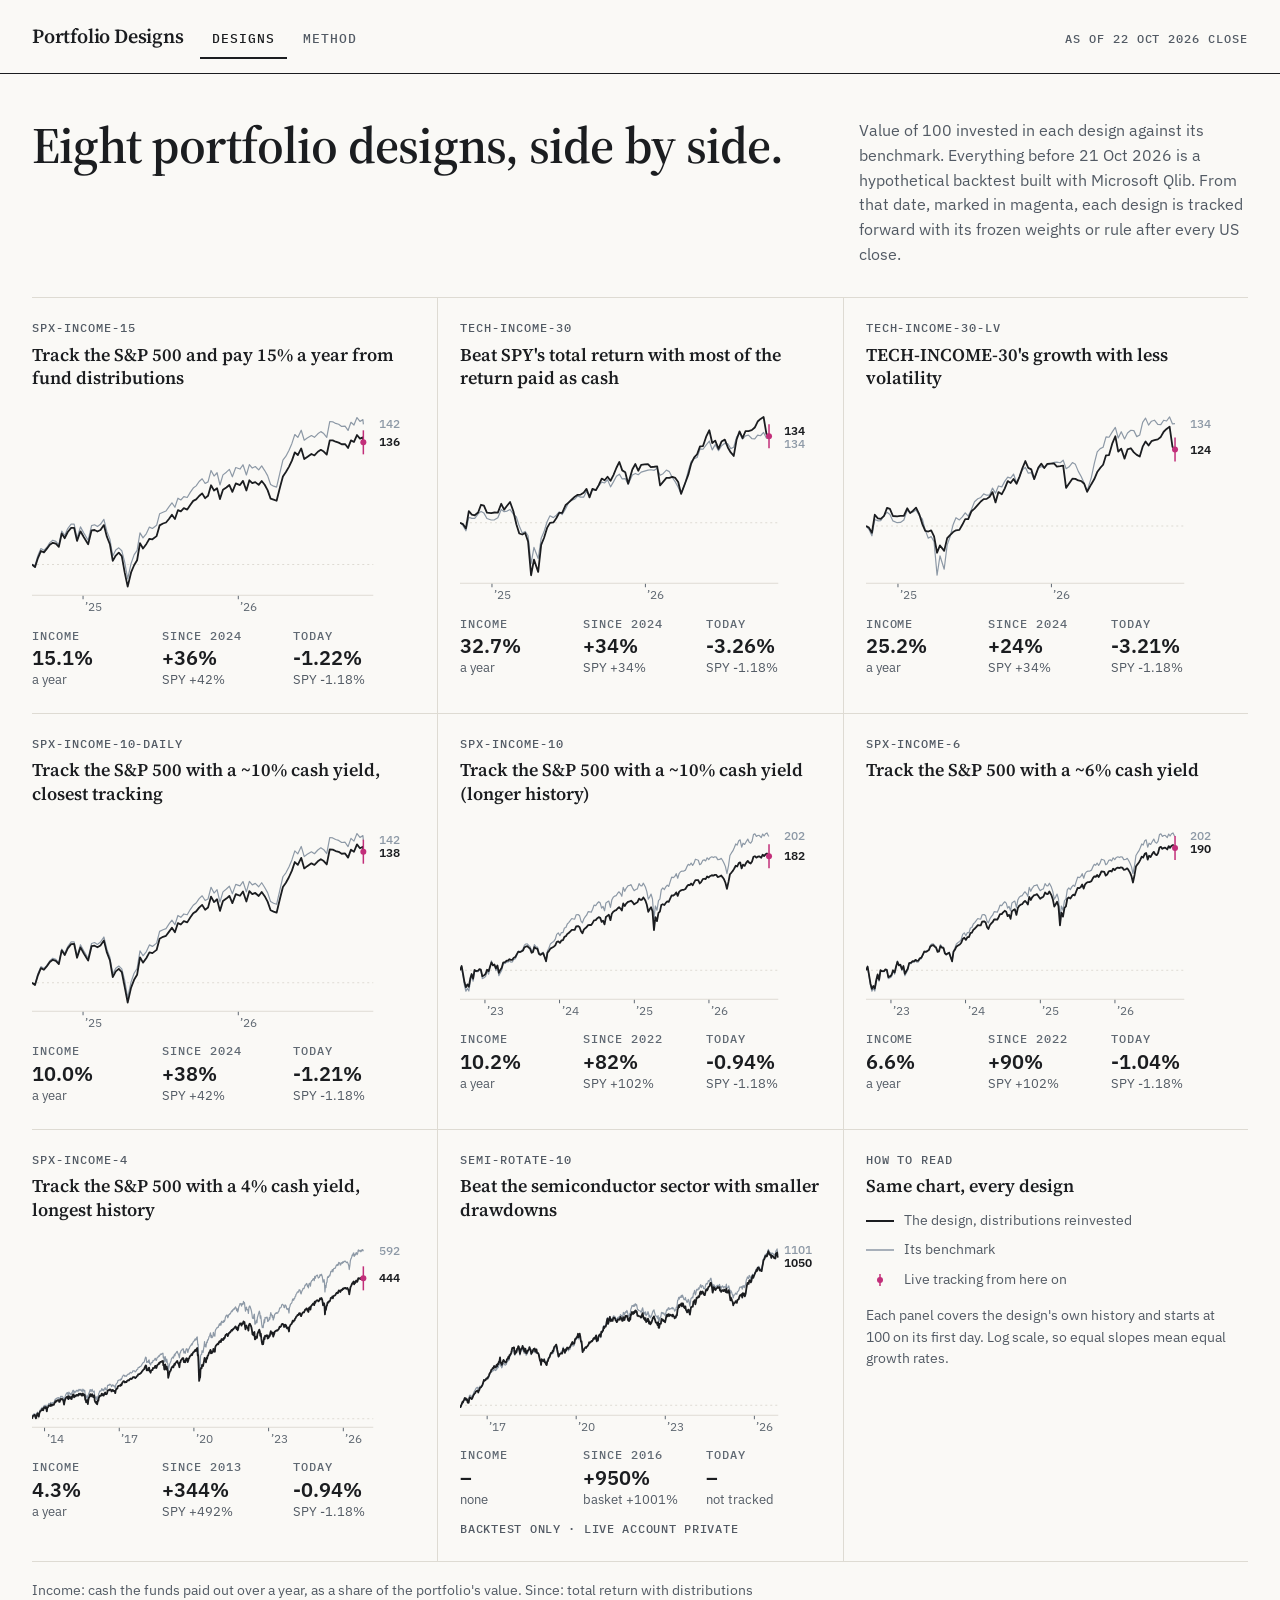
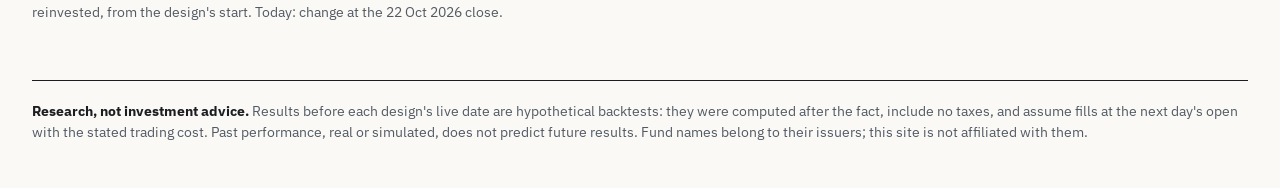
==== commit a1ebd0ec: "Board update 2026-10-22" ====
--- a/index.html
+++ b/index.html
@@ -6,7 +6,7 @@
 <header class="top"><div class="wrap">
 <a class="brand" href="index.html">Portfolio Designs</a>
 <nav class="nav" aria-label="Main"><a href="index.html" aria-current="page">Designs</a><a href="method.html">Method</a></nav>
-<span class="tag asof">As of 21 Oct 2026 close</span>
+<span class="tag asof">As of 22 Oct 2026 close</span>
 </div></header>
 <main class="wrap">
 <section class="intro"><h1>Eight portfolio designs, side by side.</h1>
@@ -14,39 +14,39 @@
 <section class="multiples"><a class="panel" href="designs/spx-income-15.html">
 <div class="tag">SPX-INCOME-15</div><div class="goal">Track the S&amp;P 500 and pay 15% a year from fund distributions</div>
 <div class="mini" data-i="0"></div>
-<dl class="figs"><div><dt>Income</dt><dd>15.2%<small>a year</small></dd></div>
-<div><dt>Since 2024</dt><dd>+38%<small>SPY +44%</small></dd></div>
-<div><dt>Today</dt><dd>+0.50%<small>SPY +0.52%</small></dd></div></dl></a><a class="panel" href="designs/tech-income-30.html">
+<dl class="figs"><div><dt>Income</dt><dd>15.1%<small>a year</small></dd></div>
+<div><dt>Since 2024</dt><dd>+36%<small>SPY +42%</small></dd></div>
+<div><dt>Today</dt><dd>-1.22%<small>SPY -1.18%</small></dd></div></dl></a><a class="panel" href="designs/tech-income-30.html">
 <div class="tag">TECH-INCOME-30</div><div class="goal">Beat SPY&#x27;s total return with most of the return paid as cash</div>
 <div class="mini" data-i="1"></div>
-<dl class="figs"><div><dt>Income</dt><dd>32.6%<small>a year</small></dd></div>
-<div><dt>Since 2024</dt><dd>+38%<small>SPY +35%</small></dd></div>
-<div><dt>Today</dt><dd>+0.74%<small>SPY +0.53%</small></dd></div></dl></a><a class="panel" href="designs/tech-income-30-lv.html">
+<dl class="figs"><div><dt>Income</dt><dd>32.7%<small>a year</small></dd></div>
+<div><dt>Since 2024</dt><dd>+34%<small>SPY +34%</small></dd></div>
+<div><dt>Today</dt><dd>-3.26%<small>SPY -1.18%</small></dd></div></dl></a><a class="panel" href="designs/tech-income-30-lv.html">
 <div class="tag">TECH-INCOME-30-LV</div><div class="goal">TECH-INCOME-30&#x27;s growth with less volatility</div>
 <div class="mini" data-i="2"></div>
-<dl class="figs"><div><dt>Income</dt><dd>25.1%<small>a year</small></dd></div>
-<div><dt>Since 2024</dt><dd>+28%<small>SPY +35%</small></dd></div>
-<div><dt>Today</dt><dd>+0.73%<small>SPY +0.53%</small></dd></div></dl></a><a class="panel" href="designs/spx-income-10-daily.html">
+<dl class="figs"><div><dt>Income</dt><dd>25.2%<small>a year</small></dd></div>
+<div><dt>Since 2024</dt><dd>+24%<small>SPY +34%</small></dd></div>
+<div><dt>Today</dt><dd>-3.21%<small>SPY -1.18%</small></dd></div></dl></a><a class="panel" href="designs/spx-income-10-daily.html">
 <div class="tag">SPX-INCOME-10-DAILY</div><div class="goal">Track the S&amp;P 500 with a ~10% cash yield, closest tracking</div>
 <div class="mini" data-i="3"></div>
-<dl class="figs"><div><dt>Income</dt><dd>10.1%<small>a year</small></dd></div>
-<div><dt>Since 2024</dt><dd>+40%<small>SPY +44%</small></dd></div>
-<div><dt>Today</dt><dd>+0.51%<small>SPY +0.52%</small></dd></div></dl></a><a class="panel" href="designs/spx-income-10.html">
+<dl class="figs"><div><dt>Income</dt><dd>10.0%<small>a year</small></dd></div>
+<div><dt>Since 2024</dt><dd>+38%<small>SPY +42%</small></dd></div>
+<div><dt>Today</dt><dd>-1.21%<small>SPY -1.18%</small></dd></div></dl></a><a class="panel" href="designs/spx-income-10.html">
 <div class="tag">SPX-INCOME-10</div><div class="goal">Track the S&amp;P 500 with a ~10% cash yield (longer history)</div>
 <div class="mini" data-i="4"></div>
-<dl class="figs"><div><dt>Income</dt><dd>10.1%<small>a year</small></dd></div>
-<div><dt>Since 2022</dt><dd>+83%<small>SPY +104%</small></dd></div>
-<div><dt>Today</dt><dd>-0.02%<small>SPY +0.53%</small></dd></div></dl></a><a class="panel" href="designs/spx-income-6.html">
+<dl class="figs"><div><dt>Income</dt><dd>10.2%<small>a year</small></dd></div>
+<div><dt>Since 2022</dt><dd>+82%<small>SPY +102%</small></dd></div>
+<div><dt>Today</dt><dd>-0.94%<small>SPY -1.18%</small></dd></div></dl></a><a class="panel" href="designs/spx-income-6.html">
 <div class="tag">SPX-INCOME-6</div><div class="goal">Track the S&amp;P 500 with a ~6% cash yield</div>
 <div class="mini" data-i="5"></div>
-<dl class="figs"><div><dt>Income</dt><dd>6.5%<small>a year</small></dd></div>
-<div><dt>Since 2022</dt><dd>+91%<small>SPY +104%</small></dd></div>
-<div><dt>Today</dt><dd>+0.19%<small>SPY +0.53%</small></dd></div></dl></a><a class="panel" href="designs/spx-income-4.html">
+<dl class="figs"><div><dt>Income</dt><dd>6.6%<small>a year</small></dd></div>
+<div><dt>Since 2022</dt><dd>+90%<small>SPY +102%</small></dd></div>
+<div><dt>Today</dt><dd>-1.04%<small>SPY -1.18%</small></dd></div></dl></a><a class="panel" href="designs/spx-income-4.html">
 <div class="tag">SPX-INCOME-4</div><div class="goal">Track the S&amp;P 500 with a 4% cash yield, longest history</div>
 <div class="mini" data-i="6"></div>
 <dl class="figs"><div><dt>Income</dt><dd>4.3%<small>a year</small></dd></div>
-<div><dt>Since 2013</dt><dd>+348%<small>SPY +499%</small></dd></div>
-<div><dt>Today</dt><dd>+0.45%<small>SPY +0.53%</small></dd></div></dl></a><a class="panel" href="designs/semi-rotate-10.html">
+<div><dt>Since 2013</dt><dd>+344%<small>SPY +492%</small></dd></div>
+<div><dt>Today</dt><dd>-0.94%<small>SPY -1.18%</small></dd></div></dl></a><a class="panel" href="designs/semi-rotate-10.html">
 <div class="tag">SEMI-ROTATE-10</div><div class="goal">Beat the semiconductor sector with smaller drawdowns</div>
 <div class="mini" data-i="7"></div>
 <dl class="figs"><div><dt>Income</dt><dd>–<small>none</small></dd></div>
@@ -56,8 +56,8 @@
 <li><svg width="28" height="8" aria-hidden="true"><line x1="0" y1="4" x2="28" y2="4" stroke="#8d99a6" stroke-width="1.5"/></svg>Its benchmark</li>
 <li><svg width="28" height="12" aria-hidden="true"><line x1="14" y1="0" x2="14" y2="12" stroke="#c22f7a" stroke-width="1.5"/><circle cx="14" cy="6" r="3" fill="#c22f7a"/></svg>Live tracking from here on</li></ul>
 <p>Each panel covers the design's own history and starts at 100 on its first day. Log scale, so equal slopes mean equal growth rates.</p></div></section>
-<p class="note">Income: cash the funds paid out over a year, as a share of the portfolio's value. Since: total return with distributions reinvested, from the design's start. Today: change at the 21 Oct 2026 close.</p>
-<script type="application/json" id="multiples-data">{"x0":"2013-07-01","x1":"2026-10-21","years":[2014,2017,2020,2023,2026],"designs":[{"name":"SPX-INCOME-15","benchmark":"SPY","mini":{"dates":["2024-09-03","2024-09-10","2024-09-17","2024-09-24","2024-10-01","2024-10-08","2024-10-15","2024-10-22","2024-10-29","2024-11-05","2024-11-12","2024-11-19","2024-11-26","2024-12-04","2024-12-11","2024-12-18","2024-12-26","2025-01-03","2025-01-13","2025-01-21","2025-01-28","2025-02-04","2025-02-11","2025-02-19","2025-02-26","2025-03-05","2025-03-12","2025-03-19","2025-03-26","2025-04-02","2025-04-09","2025-04-16","2025-04-24","2025-05-01","2025-05-08","2025-05-15","2025-05-22","2025-05-30","2025-06-06","2025-06-13","2025-06-23","2025-06-30","2025-07-08","2025-07-15","2025-07-22","2025-07-29","2025-08-05","2025-08-12","2025-08-19","2025-08-26","2025-09-03","2025-09-10","2025-09-17","2025-09-24","2025-10-01","2025-10-08","2025-10-15","2025-10-22","2025-10-29","2025-11-05","2025-11-12","2025-11-19","2025-11-26","2025-12-04","2025-12-11","2025-12-18","2025-12-26","2026-01-05","2026-01-12","2026-01-20","2026-01-27","2026-02-03","2026-02-10","2026-02-18","2026-02-25","2026-03-04","2026-03-11","2026-03-18","2026-03-25","2026-04-01","2026-04-09","2026-04-16","2026-04-23","2026-04-30","2026-05-07","2026-05-14","2026-05-21","2026-05-29","2026-06-05","2026-06-12","2026-06-22","2026-06-29","2026-07-07","2026-07-14","2026-07-21","2026-07-28","2026-08-04","2026-08-11","2026-08-18","2026-08-25","2026-09-01","2026-09-09","2026-09-16","2026-09-23","2026-09-30","2026-10-07","2026-10-14","2026-10-21"],"total":[100.0,99.328315,101.615043,103.436074,103.06908,104.049925,105.053219,105.5756,105.335879,104.511589,108.080737,106.818341,108.499161,109.616354,109.636599,106.081777,108.689444,107.079653,105.224124,108.957456,109.057999,108.628122,109.05019,110.400485,107.213562,105.20359,100.869551,102.275449,103.011604,102.11601,98.004574,94.545625,97.99263,99.792046,101.053017,105.505506,104.078839,105.289571,106.662314,106.526008,107.386251,110.325305,110.857044,111.117781,112.115621,113.311445,112.101964,114.621816,114.283115,115.202885,114.806788,116.095424,117.352051,117.795985,118.797179,119.580138,118.136173,118.87126,122.05071,120.435399,121.138145,117.880453,120.668661,121.367597,122.095595,120.04353,122.615488,122.119149,123.408011,120.447748,123.582106,122.700928,123.005738,122.172866,123.38695,122.207016,120.537914,118.01999,117.714246,117.387362,121.468467,124.79322,126.183927,127.847774,129.851679,132.586262,131.687744,133.905936,130.361019,131.082884,132.060422,131.571158,132.791062,133.436831,132.85886,131.860464,136.61766,136.613649,136.17342,135.89117,135.341885,135.410023,134.076643,136.669097,136.11157,138.508947,137.255368,137.657372],"bench":[100.0,99.694776,102.28136,104.089474,103.602556,104.429244,105.630202,106.273402,105.991766,105.070617,108.740747,107.541581,109.422056,110.69567,110.659353,106.811193,109.915135,108.203342,106.278258,110.22687,110.494858,109.995369,110.638875,112.027996,108.675512,106.582698,102.172842,103.678649,104.256625,103.512429,100.605135,96.406915,100.252239,102.406193,103.611167,108.255519,106.907934,108.059881,109.84265,109.45135,110.351737,113.597733,114.054382,114.384463,115.616836,116.790532,115.453611,118.153115,117.624946,118.606089,118.345668,119.898989,121.177209,121.865416,123.217097,124.074043,122.613889,123.097551,126.700109,124.896067,125.962674,122.146814,125.282262,126.14842,127.027432,124.691931,127.612192,127.134498,128.506736,125.264268,128.567604,127.468334,127.94604,126.870753,128.136017,126.656792,125.03372,122.285544,121.766122,121.473901,126.036487,130.059037,131.314815,133.203096,135.592589,138.660816,137.652864,140.197709,136.696704,137.473472,138.316406,137.687819,138.932003,139.69594,139.037696,137.661861,143.311646,143.168877,142.592217,142.306656,141.540881,141.655843,140.107571,143.012493,142.049628,144.761634,143.345217,143.993954]},"live":true},{"name":"TECH-INCOME-30","benchmark":"SPY","mini":{"dates":["2024-10-17","2024-10-24","2024-10-31","2024-11-07","2024-11-14","2024-11-21","2024-11-29","2024-12-06","2024-12-13","2024-12-20","2024-12-30","2025-01-07","2025-01-15","2025-01-23","2025-01-30","2025-02-06","2025-02-13","2025-02-21","2025-02-28","2025-03-07","2025-03-14","2025-03-21","2025-03-28","2025-04-04","2025-04-11","2025-04-21","2025-04-28","2025-05-05","2025-05-12","2025-05-19","2025-05-27","2025-06-03","2025-06-10","2025-06-17","2025-06-25","2025-07-02","2025-07-10","2025-07-17","2025-07-24","2025-07-31","2025-08-07","2025-08-14","2025-08-21","2025-08-28","2025-09-05","2025-09-12","2025-09-19","2025-09-26","2025-10-03","2025-10-10","2025-10-17","2025-10-24","2025-10-31","2025-11-07","2025-11-14","2025-11-21","2025-12-01","2025-12-08","2025-12-15","2025-12-22","2025-12-30","2026-01-07","2026-01-14","2026-01-22","2026-01-29","2026-02-05","2026-02-12","2026-02-20","2026-02-27","2026-03-06","2026-03-13","2026-03-20","2026-03-27","2026-04-06","2026-04-13","2026-04-20","2026-04-27","2026-05-04","2026-05-11","2026-05-18","2026-05-26","2026-06-02","2026-06-09","2026-06-16","2026-06-24","2026-07-01","2026-07-09","2026-07-16","2026-07-23","2026-07-30","2026-08-06","2026-08-13","2026-08-20","2026-08-27","2026-09-03","2026-09-11","2026-09-18","2026-09-25","2026-10-02","2026-10-09","2026-10-16","2026-10-21"],"total":[100.0,99.546033,98.083412,104.013117,102.793329,102.580972,103.580131,106.315474,106.002382,103.486921,103.341155,103.569049,103.546443,106.687674,104.609057,105.980718,107.369706,104.033174,99.447223,96.370058,96.059772,96.554823,93.80441,83.547746,88.13184,84.506062,92.703208,94.996601,98.246894,99.949166,100.094687,101.534255,103.414296,103.422372,106.15085,107.126529,108.280329,109.325215,110.05142,110.124262,110.796683,112.274451,109.04588,112.279232,111.785405,113.705861,116.317093,115.64456,117.028964,115.442551,117.717752,120.708687,123.105787,119.645562,118.895254,114.297012,120.000566,122.243665,119.471432,121.915036,122.132804,122.259561,120.984623,121.122276,121.303758,113.611534,115.029148,116.58913,116.562833,116.946565,116.557865,114.933538,110.392311,114.674108,117.897274,122.437147,125.071979,126.43245,129.879479,130.012613,134.554643,137.231187,131.356374,132.430755,128.765433,132.022077,132.901304,129.383488,127.208721,125.683574,132.999588,136.685732,133.596937,136.759901,136.857905,137.303152,138.546189,141.38879,142.6817,143.645376,135.485484,138.484592],"bench":[100.0,99.073956,97.260929,101.873911,101.487375,101.542091,103.060947,103.960625,103.344876,101.451393,100.948536,101.018898,101.731103,104.643448,103.83513,104.054816,104.640019,102.959889,101.97136,98.837641,96.58774,97.079703,95.647551,86.975479,91.908838,88.455827,94.819602,96.998798,100.351968,102.393462,101.756565,102.6069,103.810116,102.854772,104.814485,107.115801,108.042896,108.426143,109.527607,109.12363,109.152958,111.345526,109.722685,112.030912,111.740874,113.496644,114.900247,114.574782,115.85415,113.051312,115.019697,117.246026,118.078738,116.15882,116.32503,114.091769,117.768856,118.350545,117.848489,118.908609,119.287124,119.733364,119.868782,119.629176,120.507761,117.656711,118.290478,119.707314,119.110021,116.746886,114.99494,112.920241,110.399196,114.723987,119.454455,123.392743,124.515749,125.010201,128.716925,128.603766,130.682598,132.246077,128.325199,130.637334,127.99073,130.176163,131.214773,131.041953,128.853037,129.465721,134.156019,135.782876,133.115669,134.599386,134.960716,133.410663,133.286983,134.977367,134.678144,136.24079,133.559965,135.281856]},"live":true},{"name":"TECH-INCOME-30-LV","benchmark":"SPY","mini":{"dates":["2024-10-17","2024-10-24","2024-10-31","2024-11-07","2024-11-14","2024-11-21","2024-11-29","2024-12-06","2024-12-13","2024-12-20","2024-12-30","2025-01-07","2025-01-15","2025-01-23","2025-01-30","2025-02-06","2025-02-13","2025-02-21","2025-02-28","2025-03-07","2025-03-14","2025-03-21","2025-03-28","2025-04-04","2025-04-11","2025-04-21","2025-04-28","2025-05-05","2025-05-12","2025-05-19","2025-05-27","2025-06-03","2025-06-10","2025-06-17","2025-06-25","2025-07-02","2025-07-10","2025-07-17","2025-07-24","2025-07-31","2025-08-07","2025-08-14","2025-08-21","2025-08-28","2025-09-05","2025-09-12","2025-09-19","2025-09-26","2025-10-03","2025-10-10","2025-10-17","2025-10-24","2025-10-31","2025-11-07","2025-11-14","2025-11-21","2025-12-01","2025-12-08","2025-12-15","2025-12-22","2025-12-30","2026-01-07","2026-01-14","2026-01-22","2026-01-29","2026-02-05","2026-02-12","2026-02-20","2026-02-27","2026-03-06","2026-03-13","2026-03-20","2026-03-27","2026-04-06","2026-04-13","2026-04-20","2026-04-27","2026-05-04","2026-05-11","2026-05-18","2026-05-26","2026-06-02","2026-06-09","2026-06-16","2026-06-24","2026-07-01","2026-07-09","2026-07-16","2026-07-23","2026-07-30","2026-08-06","2026-08-13","2026-08-20","2026-08-27","2026-09-03","2026-09-11","2026-09-18","2026-09-25","2026-10-02","2026-10-09","2026-10-16","2026-10-21"],"total":[100.0,99.546033,98.083412,103.25977,102.219702,102.048924,102.925993,105.264487,105.012371,102.889158,102.779052,102.918711,102.933533,105.149906,103.725939,104.448846,105.331255,103.334514,100.552668,98.617279,98.450785,98.790437,97.083331,92.709891,94.650689,93.198633,96.632586,97.482935,98.321949,98.793408,98.895278,100.346922,101.944208,101.962663,104.280559,105.052264,106.183709,107.20835,107.920485,107.991916,108.65133,110.100483,106.934426,110.105171,109.445721,111.198065,113.578186,112.972464,114.274657,112.725633,114.947203,117.867628,120.208223,117.929304,117.429001,114.24065,118.073424,119.321178,117.86927,119.221075,119.386288,119.415007,118.375761,118.504064,118.666704,111.427075,112.802918,114.317003,114.29236,113.772634,113.589241,112.710684,110.207322,112.587693,114.236627,116.537939,117.892907,118.961975,122.165961,122.291505,126.512053,128.999185,123.476784,124.486724,121.041285,124.229178,124.654159,123.220405,122.345451,121.757774,125.250962,127.075853,125.618599,127.190598,127.544689,127.872499,128.721702,130.63087,131.674905,132.552308,125.125306,127.857407],"bench":[100.0,99.073956,97.260929,101.873911,101.487375,101.542091,103.060947,103.960625,103.344876,101.451393,100.948536,101.018898,101.731103,104.643448,103.83513,104.054816,104.640019,102.959889,101.97136,98.837641,96.58774,97.079703,95.647551,86.975479,91.908838,88.455827,94.819602,96.998798,100.351968,102.393462,101.756565,102.6069,103.810116,102.854772,104.814485,107.115801,108.042896,108.426143,109.527607,109.12363,109.152958,111.345526,109.722685,112.030912,111.740874,113.496644,114.900247,114.574782,115.85415,113.051312,115.019697,117.246026,118.078738,116.15882,116.32503,114.091769,117.768856,118.350545,117.848489,118.908609,119.287124,119.733364,119.868782,119.629176,120.507761,117.656711,118.290478,119.707314,119.110021,116.746886,114.99494,112.920241,110.399196,114.723987,119.454455,123.392743,124.515749,125.010201,128.716925,128.603766,130.682598,132.246077,128.325199,130.637334,127.99073,130.176163,131.214773,131.041953,128.853037,129.465721,134.156019,135.782876,133.115669,134.599386,134.960716,133.410663,133.286983,134.977367,134.678144,136.24079,133.559965,135.281856]},"live":true},{"name":"SPX-INCOME-10-DAILY","benchmark":"SPY","mini":{"dates":["2024-09-03","2024-09-10","2024-09-17","2024-09-24","2024-10-01","2024-10-08","2024-10-15","2024-10-22","2024-10-29","2024-11-05","2024-11-12","2024-11-19","2024-11-26","2024-12-04","2024-12-11","2024-12-18","2024-12-26","2025-01-03","2025-01-13","2025-01-21","2025-01-28","2025-02-04","2025-02-11","2025-02-19","2025-02-26","2025-03-05","2025-03-12","2025-03-19","2025-03-26","2025-04-02","2025-04-09","2025-04-16","2025-04-24","2025-05-01","2025-05-08","2025-05-15","2025-05-22","2025-05-30","2025-06-06","2025-06-13","2025-06-23","2025-06-30","2025-07-08","2025-07-15","2025-07-22","2025-07-29","2025-08-05","2025-08-12","2025-08-19","2025-08-26","2025-09-03","2025-09-10","2025-09-17","2025-09-24","2025-10-01","2025-10-08","2025-10-15","2025-10-22","2025-10-29","2025-11-05","2025-11-12","2025-11-19","2025-11-26","2025-12-04","2025-12-11","2025-12-18","2025-12-26","2026-01-05","2026-01-12","2026-01-20","2026-01-27","2026-02-03","2026-02-10","2026-02-18","2026-02-25","2026-03-04","2026-03-11","2026-03-18","2026-03-25","2026-04-01","2026-04-09","2026-04-16","2026-04-23","2026-04-30","2026-05-07","2026-05-14","2026-05-21","2026-05-29","2026-06-05","2026-06-12","2026-06-22","2026-06-29","2026-07-07","2026-07-14","2026-07-21","2026-07-28","2026-08-04","2026-08-11","2026-08-18","2026-08-25","2026-09-01","2026-09-09","2026-09-16","2026-09-23","2026-09-30","2026-10-07","2026-10-14","2026-10-21"],"total":[100.0,99.47567,101.874946,103.699481,103.292746,104.214992,105.302799,105.852543,105.601967,104.738509,108.394584,107.138005,108.898853,110.075738,110.080799,106.411516,109.164488,107.532556,105.656682,109.486091,109.641047,109.194674,109.708089,111.0749,107.819316,105.764896,101.408624,102.859116,103.538864,102.698449,98.980876,95.197534,98.811802,100.75096,101.994326,106.530552,105.137372,106.326151,107.851991,107.644947,108.500849,111.562047,112.064909,112.357749,113.446722,114.626695,113.371492,115.951001,115.545218,116.487167,116.152162,117.544729,118.809049,119.346474,120.482672,121.290462,119.832657,120.477502,123.831818,122.148671,122.981958,119.519448,122.446077,123.217746,124.00627,121.841417,124.556106,124.068134,125.385441,122.320786,125.529523,124.562849,124.924163,124.009037,125.241511,123.955032,122.268587,119.671081,119.287386,118.962764,123.218292,126.792423,128.136443,129.878532,132.019543,134.87492,133.937189,136.281183,132.746828,133.495089,134.430831,133.893767,135.113163,135.812145,135.200082,134.071957,139.14211,139.081255,138.596412,138.316712,137.680954,137.772319,136.360504,139.066557,138.358908,140.877935,139.567059,140.069449],"bench":[100.0,99.694776,102.28136,104.089474,103.602556,104.429244,105.630202,106.273402,105.991766,105.070617,108.740747,107.541581,109.422056,110.69567,110.659353,106.811193,109.915135,108.203342,106.278258,110.22687,110.494858,109.995369,110.638875,112.027996,108.675512,106.582698,102.172842,103.678649,104.256625,103.512429,100.605135,96.406915,100.252239,102.406193,103.611167,108.255519,106.907934,108.059881,109.84265,109.45135,110.351737,113.597733,114.054382,114.384463,115.616836,116.790532,115.453611,118.153115,117.624946,118.606089,118.345668,119.898989,121.177209,121.865416,123.217097,124.074043,122.613889,123.097551,126.700109,124.896067,125.962674,122.146814,125.282262,126.14842,127.027432,124.691931,127.612192,127.134498,128.506736,125.264268,128.567604,127.468334,127.94604,126.870753,128.136017,126.656792,125.03372,122.285544,121.766122,121.473901,126.036487,130.059037,131.314815,133.203096,135.592589,138.660816,137.652864,140.197709,136.696704,137.473472,138.316406,137.687819,138.932003,139.69594,139.037696,137.661861,143.311646,143.168877,142.592217,142.306656,141.540881,141.655843,140.107571,143.012493,142.049628,144.761634,143.345217,143.993954]},"live":true},{"name":"SPX-INCOME-10","benchmark":"SPY","mini":{"dates":["2022-09-01","2022-09-09","2022-09-16","2022-09-23","2022-09-30","2022-10-07","2022-10-14","2022-10-21","2022-10-28","2022-11-04","2022-11-11","2022-11-18","2022-11-28","2022-12-05","2022-12-12","2022-12-19","2022-12-27","2023-01-04","2023-01-11","2023-01-19","2023-01-26","2023-02-02","2023-02-09","2023-02-16","2023-02-24","2023-03-03","2023-03-10","2023-03-17","2023-03-24","2023-03-31","2023-04-10","2023-04-17","2023-04-24","2023-05-01","2023-05-08","2023-05-15","2023-05-22","2023-05-30","2023-06-06","2023-06-13","2023-06-21","2023-06-28","2023-07-06","2023-07-13","2023-07-20","2023-07-27","2023-08-03","2023-08-10","2023-08-17","2023-08-24","2023-08-31","2023-09-08","2023-09-15","2023-09-22","2023-09-29","2023-10-06","2023-10-13","2023-10-20","2023-10-27","2023-11-03","2023-11-10","2023-11-17","2023-11-27","2023-12-04","2023-12-11","2023-12-18","2023-12-26","2024-01-03","2024-01-10","2024-01-18","2024-01-25","2024-02-01","2024-02-08","2024-02-15","2024-02-23","2024-03-01","2024-03-08","2024-03-15","2024-03-22","2024-04-01","2024-04-08","2024-04-15","2024-04-22","2024-04-29","2024-05-06","2024-05-13","2024-05-20","2024-05-28","2024-06-04","2024-06-11","2024-06-18","2024-06-26","2024-07-03","2024-07-11","2024-07-18","2024-07-25","2024-08-01","2024-08-08","2024-08-15","2024-08-22","2024-08-29","2024-09-06","2024-09-13","2024-09-20","2024-09-27","2024-10-04","2024-10-11","2024-10-18","2024-10-25","2024-11-01","2024-11-08","2024-11-15","2024-11-22","2024-12-02","2024-12-09","2024-12-16","2024-12-23","2024-12-31","2025-01-08","2025-01-16","2025-01-24","2025-01-31","2025-02-07","2025-02-14","2025-02-24","2025-03-03","2025-03-10","2025-03-17","2025-03-24","2025-03-31","2025-04-07","2025-04-14","2025-04-22","2025-04-29","2025-05-06","2025-05-13","2025-05-20","2025-05-28","2025-06-04","2025-06-11","2025-06-18","2025-06-26","2025-07-03","2025-07-11","2025-07-18","2025-07-25","2025-08-01","2025-08-08","2025-08-15","2025-08-22","2025-08-29","2025-09-08","2025-09-15","2025-09-22","2025-09-29","2025-10-06","2025-10-13","2025-10-20","2025-10-27","2025-11-03","2025-11-10","2025-11-17","2025-11-24","2025-12-02","2025-12-09","2025-12-16","2025-12-23","2025-12-31","2026-01-08","2026-01-15","2026-01-23","2026-01-30","2026-02-06","2026-02-13","2026-02-23","2026-03-02","2026-03-09","2026-03-16","2026-03-23","2026-03-30","2026-04-07","2026-04-14","2026-04-21","2026-04-28","2026-05-05","2026-05-12","2026-05-19","2026-05-27","2026-06-03","2026-06-10","2026-06-17","2026-06-25","2026-07-02","2026-07-10","2026-07-17","2026-07-24","2026-07-31","2026-08-07","2026-08-14","2026-08-21","2026-08-28","2026-09-04","2026-09-14","2026-09-21","2026-09-28","2026-10-05","2026-10-12","2026-10-19","2026-10-21"],"total":[100.0,102.197151,97.806536,93.848398,91.449585,92.864943,91.673719,95.556978,97.99999,95.672326,100.106923,99.594768,99.736144,100.552717,100.322734,96.904636,97.303332,98.028914,100.23701,99.518491,101.81849,104.14973,102.523246,103.070313,100.996914,102.524842,98.64389,100.121489,101.310606,104.026483,104.374483,105.117461,105.102688,105.930486,105.541979,105.624782,106.753712,107.157578,108.832069,110.174863,109.928994,110.30182,110.877622,112.692425,113.223747,113.424911,112.67094,112.014653,109.631732,109.951432,112.877878,112.107346,111.838676,109.029132,108.338282,108.897897,109.391486,107.166519,104.809587,109.663137,110.56072,111.981387,112.652438,113.101005,113.954793,115.924067,116.347277,115.369773,116.866953,117.040478,119.123271,119.507519,120.985666,121.574456,122.629623,123.57194,123.525617,123.632791,125.742728,126.046373,125.315997,122.633058,121.385462,123.650909,124.67742,125.450216,126.702619,126.786508,126.744896,128.159409,129.866999,130.07664,131.21988,132.083519,131.599964,128.864875,129.729377,127.165671,132.204286,132.946804,133.717593,130.027511,134.541105,135.937428,136.628589,136.976356,138.212984,139.126898,138.200365,136.82387,141.881616,140.025573,141.843461,143.154115,143.403672,143.955763,143.004941,141.272529,142.136376,142.833443,145.60409,144.734191,144.730319,146.572326,144.092749,141.078866,135.850428,137.66519,139.203153,136.263487,123.382832,132.047413,129.331896,135.073317,136.021919,140.753531,141.383292,140.75575,142.388289,143.496474,143.207722,145.84961,148.072898,147.912335,148.70389,150.401024,147.705771,150.827251,151.755333,152.353362,152.303986,153.142902,155.184529,156.461098,156.246536,157.5677,156.127326,158.270533,160.439783,160.360385,160.318268,157.619167,158.67335,161.262257,161.568699,161.242018,163.553984,162.653651,163.938042,164.551435,164.272217,164.840553,164.845763,162.995572,163.502364,164.292737,162.73721,161.040212,158.189576,153.243884,159.140954,165.389172,166.942061,168.423065,170.448156,172.996071,172.260764,175.367435,176.133645,170.540725,173.963964,172.917811,175.60226,177.520668,175.820617,175.007909,176.901673,181.392224,181.851365,180.528763,181.375442,181.751062,180.413436,183.275565,181.923013,183.69387,184.483857,182.14491,182.919663],"bench":[100.0,101.528123,96.669899,92.254623,89.554294,90.960867,89.667134,93.844238,97.537422,94.360715,99.916806,99.295007,99.264899,100.187577,100.027132,95.718427,96.066015,96.660422,99.62252,97.889603,101.94733,104.977413,102.536732,102.836474,99.839127,101.806292,97.201963,98.604506,100.060883,103.509593,103.565223,104.660014,104.328786,105.05697,104.356605,104.424872,105.886261,106.237709,108.222507,110.404489,110.378113,110.746097,111.575944,114.088349,114.753239,114.831902,113.905622,113.162053,110.72072,110.872984,114.288838,113.063082,112.914339,109.616331,108.867596,109.392229,109.891372,107.2657,104.589072,110.70378,112.21146,114.804026,115.743756,116.306588,117.656346,120.685333,121.626312,119.872184,121.85902,121.841106,124.791954,125.091131,127.423162,128.366712,129.860047,131.138564,130.849621,130.771378,133.690345,133.934029,133.051654,129.391423,128.178175,130.830377,132.500185,133.613406,135.960354,135.89627,135.532025,137.727683,140.687694,140.374719,141.905794,143.197616,142.21461,138.547674,139.731411,136.550812,142.320117,143.130663,143.678796,139.049485,144.620605,146.674862,147.505991,147.895735,149.599302,150.892494,149.459947,147.395004,154.402894,151.191898,153.711136,155.807042,156.07803,156.622697,154.016084,151.78624,152.669381,153.226185,157.455405,155.862648,155.590709,157.903463,154.668757,151.187965,145.182084,146.883636,149.125633,145.30972,131.020058,140.044273,136.96088,143.992706,145.15644,152.440251,154.001433,152.671428,154.801535,156.212033,155.193745,159.412021,162.921406,162.473284,163.505014,165.985264,161.978275,166.006104,167.63706,168.124236,168.056509,169.04132,172.188555,174.215187,173.389619,175.461364,173.222381,175.380372,179.022245,178.525882,178.029503,173.909513,174.708938,178.053003,178.447485,177.35807,180.263973,178.681322,180.670109,181.385447,180.596741,181.31469,180.96097,178.636788,178.804478,179.849972,177.724926,175.303812,172.196114,166.045318,173.205038,182.464096,184.991684,186.991157,190.165083,193.951193,192.781979,197.177663,198.17084,190.601229,194.681618,193.428784,196.189435,198.8684,195.796919,194.648416,196.782133,203.691609,204.502944,201.705417,202.661635,202.882916,200.430469,204.260791,202.177248,204.612013,205.475523,202.406991,204.152528]},"live":true},{"name":"SPX-INCOME-6","benchmark":"SPY","mini":{"dates":["2022-09-01","2022-09-09","2022-09-16","2022-09-23","2022-09-30","2022-10-07","2022-10-14","2022-10-21","2022-10-28","2022-11-04","2022-11-11","2022-11-18","2022-11-28","2022-12-05","2022-12-12","2022-12-19","2022-12-27","2023-01-04","2023-01-11","2023-01-19","2023-01-26","2023-02-02","2023-02-09","2023-02-16","2023-02-24","2023-03-03","2023-03-10","2023-03-17","2023-03-24","2023-03-31","2023-04-10","2023-04-17","2023-04-24","2023-05-01","2023-05-08","2023-05-15","2023-05-22","2023-05-30","2023-06-06","2023-06-13","2023-06-21","2023-06-28","2023-07-06","2023-07-13","2023-07-20","2023-07-27","2023-08-03","2023-08-10","2023-08-17","2023-08-24","2023-08-31","2023-09-08","2023-09-15","2023-09-22","2023-09-29","2023-10-06","2023-10-13","2023-10-20","2023-10-27","2023-11-03","2023-11-10","2023-11-17","2023-11-27","2023-12-04","2023-12-11","2023-12-18","2023-12-26","2024-01-03","2024-01-10","2024-01-18","2024-01-25","2024-02-01","2024-02-08","2024-02-15","2024-02-23","2024-03-01","2024-03-08","2024-03-15","2024-03-22","2024-04-01","2024-04-08","2024-04-15","2024-04-22","2024-04-29","2024-05-06","2024-05-13","2024-05-20","2024-05-28","2024-06-04","2024-06-11","2024-06-18","2024-06-26","2024-07-03","2024-07-11","2024-07-18","2024-07-25","2024-08-01","2024-08-08","2024-08-15","2024-08-22","2024-08-29","2024-09-06","2024-09-13","2024-09-20","2024-09-27","2024-10-04","2024-10-11","2024-10-18","2024-10-25","2024-11-01","2024-11-08","2024-11-15","2024-11-22","2024-12-02","2024-12-09","2024-12-16","2024-12-23","2024-12-31","2025-01-08","2025-01-16","2025-01-24","2025-01-31","2025-02-07","2025-02-14","2025-02-24","2025-03-03","2025-03-10","2025-03-17","2025-03-24","2025-03-31","2025-04-07","2025-04-14","2025-04-22","2025-04-29","2025-05-06","2025-05-13","2025-05-20","2025-05-28","2025-06-04","2025-06-11","2025-06-18","2025-06-26","2025-07-03","2025-07-11","2025-07-18","2025-07-25","2025-08-01","2025-08-08","2025-08-15","2025-08-22","2025-08-29","2025-09-08","2025-09-15","2025-09-22","2025-09-29","2025-10-06","2025-10-13","2025-10-20","2025-10-27","2025-11-03","2025-11-10","2025-11-17","2025-11-24","2025-12-02","2025-12-09","2025-12-16","2025-12-23","2025-12-31","2026-01-08","2026-01-15","2026-01-23","2026-01-30","2026-02-06","2026-02-13","2026-02-23","2026-03-02","2026-03-09","2026-03-16","2026-03-23","2026-03-30","2026-04-07","2026-04-14","2026-04-21","2026-04-28","2026-05-05","2026-05-12","2026-05-19","2026-05-27","2026-06-03","2026-06-10","2026-06-17","2026-06-25","2026-07-02","2026-07-10","2026-07-17","2026-07-24","2026-07-31","2026-08-07","2026-08-14","2026-08-21","2026-08-28","2026-09-04","2026-09-14","2026-09-21","2026-09-28","2026-10-05","2026-10-12","2026-10-19","2026-10-21"],"total":[100.0,101.926259,97.361612,93.206453,90.679994,92.082437,90.856861,94.857352,97.807709,95.122869,100.04233,99.492538,99.559676,100.419823,100.217103,96.427458,96.803782,97.477464,99.993015,98.8558,101.863626,104.478062,102.51928,102.965201,100.504164,102.21233,98.043258,99.488424,100.790169,103.812416,104.037695,104.937334,104.791092,105.581434,105.063945,105.141549,106.411967,106.800606,108.598666,110.285521,110.145205,110.51487,111.178449,113.285548,113.870694,114.022613,113.196637,112.504803,110.101837,110.35019,113.48801,112.532207,112.322513,109.301044,108.584099,109.127658,109.624064,107.24388,104.749891,110.121041,111.269013,113.168342,113.941949,114.430073,115.489999,117.876677,118.510001,117.215738,118.914784,119.009069,121.436539,121.793689,123.615559,124.345212,125.571136,126.64917,126.509126,126.534294,128.966838,129.243455,128.455497,125.371318,124.13926,126.56917,127.84853,128.757779,130.451976,130.478065,130.311915,132.035232,134.228533,134.229844,135.53174,136.563185,135.8801,132.780198,133.773814,130.96322,136.292402,137.057851,137.73786,133.672729,138.609377,140.270331,141.015597,141.379415,142.799968,143.868962,142.74628,141.099086,146.919198,144.535996,146.626866,148.245193,148.50406,149.05098,147.422502,145.486672,146.35456,146.997208,150.342934,149.190667,149.080613,151.112552,148.341365,145.150041,139.62283,141.387606,143.225577,139.916665,126.478646,135.278053,132.416448,138.695005,139.731654,145.491185,146.5015,145.598677,147.424687,148.655037,148.070514,151.3414,154.06611,153.799072,154.686016,156.690676,153.481757,156.96587,158.180608,158.73204,158.6811,159.577773,162.05253,163.618739,163.170469,164.783043,163.0324,165.168128,167.920499,167.67823,167.457668,164.190012,165.138963,168.036027,168.38273,167.750372,170.302325,169.131364,170.693574,171.346142,170.868338,171.496975,171.360507,169.328149,169.696377,170.592711,168.812723,166.826825,163.87775,158.434338,164.845858,172.29158,174.22744,175.908499,178.382343,181.415398,180.518519,184.123962,184.97037,178.591778,182.278302,181.145034,183.868798,186.092193,183.843862,182.899068,184.888338,190.328726,190.933347,189.032481,189.924935,190.242889,188.462642,191.707434,190.069156,192.10326,192.922804,190.307685,191.428459],"bench":[100.0,101.528123,96.669899,92.254623,89.554294,90.960867,89.667134,93.844238,97.537422,94.360715,99.916806,99.295007,99.264899,100.187577,100.027132,95.718427,96.066015,96.660422,99.62252,97.889603,101.94733,104.977413,102.536732,102.836474,99.839127,101.806292,97.201963,98.604506,100.060883,103.509593,103.565223,104.660014,104.328786,105.05697,104.356605,104.424872,105.886261,106.237709,108.222507,110.404489,110.378113,110.746097,111.575944,114.088349,114.753239,114.831902,113.905622,113.162053,110.72072,110.872984,114.288838,113.063082,112.914339,109.616331,108.867596,109.392229,109.891372,107.2657,104.589072,110.70378,112.21146,114.804026,115.743756,116.306588,117.656346,120.685333,121.626312,119.872184,121.85902,121.841106,124.791954,125.091131,127.423162,128.366712,129.860047,131.138564,130.849621,130.771378,133.690345,133.934029,133.051654,129.391423,128.178175,130.830377,132.500185,133.613406,135.960354,135.89627,135.532025,137.727683,140.687694,140.374719,141.905794,143.197616,142.21461,138.547674,139.731411,136.550812,142.320117,143.130663,143.678796,139.049485,144.620605,146.674862,147.505991,147.895735,149.599302,150.892494,149.459947,147.395004,154.402894,151.191898,153.711136,155.807042,156.07803,156.622697,154.016084,151.78624,152.669381,153.226185,157.455405,155.862648,155.590709,157.903463,154.668757,151.187965,145.182084,146.883636,149.125633,145.30972,131.020058,140.044273,136.96088,143.992706,145.15644,152.440251,154.001433,152.671428,154.801535,156.212033,155.193745,159.412021,162.921406,162.473284,163.505014,165.985264,161.978275,166.006104,167.63706,168.124236,168.056509,169.04132,172.188555,174.215187,173.389619,175.461364,173.222381,175.380372,179.022245,178.525882,178.029503,173.909513,174.708938,178.053003,178.447485,177.35807,180.263973,178.681322,180.670109,181.385447,180.596741,181.31469,180.96097,178.636788,178.804478,179.849972,177.724926,175.303812,172.196114,166.045318,173.205038,182.464096,184.991684,186.991157,190.165083,193.951193,192.781979,197.177663,198.17084,190.601229,194.681618,193.428784,196.189435,198.8684,195.796919,194.648416,196.782133,203.691609,204.502944,201.705417,202.661635,202.882916,200.430469,204.260791,202.177248,204.612013,205.475523,202.406991,204.152528]},"live":true},{"name":"SPX-INCOME-4","benchmark":"SPY","mini":{"dates":["2013-07-01","2013-07-09","2013-07-16","2013-07-23","2013-07-30","2013-08-06","2013-08-13","2013-08-20","2013-08-27","2013-09-04","2013-09-11","2013-09-18","2013-09-25","2013-10-02","2013-10-09","2013-10-16","2013-10-23","2013-10-30","2013-11-06","2013-11-13","2013-11-20","2013-11-27","2013-12-05","2013-12-12","2013-12-19","2013-12-27","2014-01-06","2014-01-13","2014-01-21","2014-01-28","2014-02-04","2014-02-11","2014-02-19","2014-02-26","2014-03-05","2014-03-12","2014-03-19","2014-03-26","2014-04-02","2014-04-09","2014-04-16","2014-04-24","2014-05-01","2014-05-08","2014-05-15","2014-05-22","2014-05-30","2014-06-06","2014-06-13","2014-06-20","2014-06-27","2014-07-07","2014-07-14","2014-07-21","2014-07-28","2014-08-04","2014-08-11","2014-08-18","2014-08-25","2014-09-02","2014-09-09","2014-09-16","2014-09-23","2014-09-30","2014-10-07","2014-10-14","2014-10-21","2014-10-28","2014-11-04","2014-11-11","2014-11-18","2014-11-25","2014-12-03","2014-12-10","2014-12-17","2014-12-24","2015-01-02","2015-01-09","2015-01-16","2015-01-26","2015-02-02","2015-02-09","2015-02-17","2015-02-24","2015-03-03","2015-03-10","2015-03-17","2015-03-24","2015-03-31","2015-04-08","2015-04-15","2015-04-22","2015-04-29","2015-05-06","2015-05-13","2015-05-20","2015-05-28","2015-06-04","2015-06-11","2015-06-18","2015-06-25","2015-07-02","2015-07-10","2015-07-17","2015-07-24","2015-07-31","2015-08-07","2015-08-14","2015-08-21","2015-08-28","2015-09-04","2015-09-14","2015-09-21","2015-09-28","2015-10-05","2015-10-12","2015-10-19","2015-10-26","2015-11-02","2015-11-09","2015-11-16","2015-11-23","2015-12-01","2015-12-08","2015-12-15","2015-12-22","2015-12-30","2016-01-07","2016-01-14","2016-01-22","2016-01-29","2016-02-05","2016-02-12","2016-02-22","2016-02-29","2016-03-07","2016-03-14","2016-03-21","2016-03-29","2016-04-05","2016-04-12","2016-04-19","2016-04-26","2016-05-03","2016-05-10","2016-05-17","2016-05-24","2016-06-01","2016-06-08","2016-06-15","2016-06-22","2016-06-29","2016-07-07","2016-07-14","2016-07-21","2016-07-28","2016-08-04","2016-08-11","2016-08-18","2016-08-25","2016-09-01","2016-09-09","2016-09-16","2016-09-23","2016-09-30","2016-10-07","2016-10-14","2016-10-21","2016-10-28","2016-11-04","2016-11-11","2016-11-18","2016-11-28","2016-12-05","2016-12-12","2016-12-19","2016-12-27","2017-01-04","2017-01-11","2017-01-19","2017-01-26","2017-02-02","2017-02-09","2017-02-16","2017-02-24","2017-03-03","2017-03-10","2017-03-17","2017-03-24","2017-03-31","2017-04-07","2017-04-17","2017-04-24","2017-05-01","2017-05-08","2017-05-15","2017-05-22","2017-05-30","2017-06-06","2017-06-13","2017-06-20","2017-06-27","2017-07-05","2017-07-12","2017-07-19","2017-07-26","2017-08-02","2017-08-09","2017-08-16","2017-08-23","2017-08-30","2017-09-07","2017-09-14","2017-09-21","2017-09-28","2017-10-05","2017-10-12","2017-10-19","2017-10-26","2017-11-02","2017-11-09","2017-11-16","2017-11-24","2017-12-01","2017-12-08","2017-12-15","2017-12-22","2018-01-02","2018-01-09","2018-01-17","2018-01-24","2018-01-31","2018-02-07","2018-02-14","2018-02-22","2018-03-01","2018-03-08","2018-03-15","2018-03-22","2018-03-29","2018-04-06","2018-04-13","2018-04-20","2018-04-27","2018-05-04","2018-05-11","2018-05-18","2018-05-25","2018-06-04","2018-06-11","2018-06-18","2018-06-25","2018-07-02","2018-07-10","2018-07-17","2018-07-24","2018-07-31","2018-08-07","2018-08-14","2018-08-21","2018-08-28","2018-09-05","2018-09-12","2018-09-19","2018-09-26","2018-10-03","2018-10-10","2018-10-17","2018-10-24","2018-10-31","2018-11-07","2018-11-14","2018-11-21","2018-11-29","2018-12-07","2018-12-14","2018-12-21","2018-12-31","2019-01-08","2019-01-15","2019-01-23","2019-01-30","2019-02-06","2019-02-13","2019-02-21","2019-02-28","2019-03-07","2019-03-14","2019-03-21","2019-03-28","2019-04-04","2019-04-11","2019-04-18","2019-04-26","2019-05-03","2019-05-10","2019-05-17","2019-05-24","2019-06-03","2019-06-10","2019-06-17","2019-06-24","2019-07-01","2019-07-09","2019-07-16","2019-07-23","2019-07-30","2019-08-06","2019-08-13","2019-08-20","2019-08-27","2019-09-04","2019-09-11","2019-09-18","2019-09-25","2019-10-02","2019-10-09","2019-10-16","2019-10-23","2019-10-30","2019-11-06","2019-11-13","2019-11-20","2019-11-27","2019-12-05","2019-12-12","2019-12-19","2019-12-27","2020-01-06","2020-01-13","2020-01-21","2020-01-28","2020-02-04","2020-02-11","2020-02-19","2020-02-26","2020-03-04","2020-03-11","2020-03-18","2020-03-25","2020-04-01","2020-04-08","2020-04-16","2020-04-23","2020-04-30","2020-05-07","2020-05-14","2020-05-21","2020-05-29","2020-06-05","2020-06-12","2020-06-19","2020-06-26","2020-07-06","2020-07-13","2020-07-20","2020-07-27","2020-08-03","2020-08-10","2020-08-17","2020-08-24","2020-08-31","2020-09-08","2020-09-15","2020-09-22","2020-09-29","2020-10-06","2020-10-13","2020-10-20","2020-10-27","2020-11-03","2020-11-10","2020-11-17","2020-11-24","2020-12-02","2020-12-09","2020-12-16","2020-12-23","2020-12-31","2021-01-08","2021-01-15","2021-01-25","2021-02-01","2021-02-08","2021-02-16","2021-02-23","2021-03-02","2021-03-09","2021-03-16","2021-03-23","2021-03-30","2021-04-07","2021-04-14","2021-04-21","2021-04-28","2021-05-05","2021-05-12","2021-05-19","2021-05-26","2021-06-03","2021-06-10","2021-06-17","2021-06-24","2021-07-01","2021-07-09","2021-07-16","2021-07-23","2021-07-30","2021-08-06","2021-08-13","2021-08-20","2021-08-27","2021-09-03","2021-09-13","2021-09-20","2021-09-27","2021-10-04","2021-10-11","2021-10-18","2021-10-25","2021-11-01","2021-11-08","2021-11-15","2021-11-22","2021-11-30","2021-12-07","2021-12-14","2021-12-21","2021-12-29","2022-01-05","2022-01-12","2022-01-20","2022-01-27","2022-02-03","2022-02-10","2022-02-17","2022-02-25","2022-03-04","2022-03-11","2022-03-18","2022-03-25","2022-04-01","2022-04-08","2022-04-18","2022-04-25","2022-05-02","2022-05-09","2022-05-16","2022-05-23","2022-05-31","2022-06-07","2022-06-14","2022-06-22","2022-06-29","2022-07-07","2022-07-14","2022-07-21","2022-07-28","2022-08-04","2022-08-11","2022-08-18","2022-08-25","2022-09-01","2022-09-09","2022-09-16","2022-09-23","2022-09-30","2022-10-07","2022-10-14","2022-10-21","2022-10-28","2022-11-04","2022-11-11","2022-11-18","2022-11-28","2022-12-05","2022-12-12","2022-12-19","2022-12-27","2023-01-04","2023-01-11","2023-01-19","2023-01-26","2023-02-02","2023-02-09","2023-02-16","2023-02-24","2023-03-03","2023-03-10","2023-03-17","2023-03-24","2023-03-31","2023-04-10","2023-04-17","2023-04-24","2023-05-01","2023-05-08","2023-05-15","2023-05-22","2023-05-30","2023-06-06","2023-06-13","2023-06-21","2023-06-28","2023-07-06","2023-07-13","2023-07-20","2023-07-27","2023-08-03","2023-08-10","2023-08-17","2023-08-24","2023-08-31","2023-09-08","2023-09-15","2023-09-22","2023-09-29","2023-10-06","2023-10-13","2023-10-20","2023-10-27","2023-11-03","2023-11-10","2023-11-17","2023-11-27","2023-12-04","2023-12-11","2023-12-18","2023-12-26","2024-01-03","2024-01-10","2024-01-18","2024-01-25","2024-02-01","2024-02-08","2024-02-15","2024-02-23","2024-03-01","2024-03-08","2024-03-15","2024-03-22","2024-04-01","2024-04-08","2024-04-15","2024-04-22","2024-04-29","2024-05-06","2024-05-13","2024-05-20","2024-05-28","2024-06-04","2024-06-11","2024-06-18","2024-06-26","2024-07-03","2024-07-11","2024-07-18","2024-07-25","2024-08-01","2024-08-08","2024-08-15","2024-08-22","2024-08-29","2024-09-06","2024-09-13","2024-09-20","2024-09-27","2024-10-04","2024-10-11","2024-10-18","2024-10-25","2024-11-01","2024-11-08","2024-11-15","2024-11-22","2024-12-02","2024-12-09","2024-12-16","2024-12-23","2024-12-31","2025-01-08","2025-01-16","2025-01-24","2025-01-31","2025-02-07","2025-02-14","2025-02-24","2025-03-03","2025-03-10","2025-03-17","2025-03-24","2025-03-31","2025-04-07","2025-04-14","2025-04-22","2025-04-29","2025-05-06","2025-05-13","2025-05-20","2025-05-28","2025-06-04","2025-06-11","2025-06-18","2025-06-26","2025-07-03","2025-07-11","2025-07-18","2025-07-25","2025-08-01","2025-08-08","2025-08-15","2025-08-22","2025-08-29","2025-09-08","2025-09-15","2025-09-22","2025-09-29","2025-10-06","2025-10-13","2025-10-20","2025-10-27","2025-11-03","2025-11-10","2025-11-17","2025-11-24","2025-12-02","2025-12-09","2025-12-16","2025-12-23","2025-12-31","2026-01-08","2026-01-15","2026-01-23","2026-01-30","2026-02-06","2026-02-13","2026-02-23","2026-03-02","2026-03-09","2026-03-16","2026-03-23","2026-03-30","2026-04-07","2026-04-14","2026-04-21","2026-04-28","2026-05-05","2026-05-12","2026-05-19","2026-05-27","2026-06-03","2026-06-10","2026-06-17","2026-06-25","2026-07-02","2026-07-10","2026-07-17","2026-07-24","2026-07-31","2026-08-07","2026-08-14","2026-08-21","2026-08-28","2026-09-04","2026-09-14","2026-09-21","2026-09-28","2026-10-05","2026-10-12","2026-10-19","2026-10-21"],"total":[100.0,101.645421,102.933062,103.428397,103.34951,104.212159,103.911103,101.636305,100.343485,101.790225,103.710126,105.798501,104.158654,104.050883,102.15107,105.825506,107.082087,108.175944,108.749458,109.305359,109.418539,110.870906,109.626019,109.25779,111.136488,113.048927,112.345474,111.913641,113.262733,110.371316,108.100989,112.071659,112.824441,113.710621,115.294581,114.987379,114.84108,114.339673,116.509742,115.475632,114.748715,115.742239,116.061574,115.810965,115.707473,116.858938,118.477965,119.920976,119.199878,120.817079,120.504386,121.546296,121.694441,121.53561,121.816404,119.471421,119.573988,121.559721,123.066115,123.343632,122.794155,123.401161,122.304306,121.938642,119.580772,116.144827,119.691658,122.003616,123.291387,124.790433,125.48807,126.287827,126.533494,123.790642,123.017281,126.977473,126.006477,125.439801,123.879291,125.876513,123.058665,125.518143,128.058144,129.182666,128.84492,125.320488,126.937898,127.997115,126.634833,127.462912,128.644589,128.753822,128.675601,127.598351,128.652786,130.425231,129.843361,128.930118,129.81958,130.433819,129.508303,127.808231,127.927533,130.703068,128.11695,129.573054,128.019995,128.596923,122.152105,122.438468,118.83527,120.853347,121.648558,116.860441,122.056732,124.44995,125.807367,127.591704,129.798606,128.17803,126.768152,129.124017,129.772809,128.146972,125.786912,126.377005,128.003936,121.003067,119.767369,118.507325,119.588342,117.349028,116.514491,121.273288,120.905628,124.675317,125.825306,127.421472,127.713273,127.325859,128.245978,130.482918,129.827468,128.331819,129.675537,127.72342,129.48276,130.999035,132.071047,129.734198,130.354027,129.633209,131.142987,134.902184,135.081155,135.268806,135.135235,136.34789,136.498966,136.083977,135.689726,133.595226,133.995871,135.68309,135.641622,134.997323,134.019833,134.367712,133.516158,131.172799,135.453203,136.650803,137.940948,137.930974,140.955529,141.319039,141.831715,142.010415,142.317125,141.78282,143.721535,142.799729,144.695182,146.741982,147.961205,148.928825,148.418004,148.781833,146.790041,147.897911,147.794589,147.494905,148.998815,149.89635,150.353588,150.507098,150.037562,151.31955,152.415642,153.222073,153.000401,152.180695,152.838862,153.521979,155.152934,155.538669,155.390279,155.305958,155.391814,153.779485,154.848413,155.1727,156.832529,157.315373,157.755596,160.049787,160.131882,160.553618,160.780151,161.356412,161.780837,162.439573,163.516156,165.393768,166.112018,167.568957,168.440044,169.301936,172.051552,174.216981,176.069285,175.184445,166.900878,167.848596,168.928394,167.084182,170.870192,171.805743,165.934841,164.864703,162.958934,166.355411,167.260148,167.542212,167.505609,171.315451,170.768244,171.024126,172.639156,174.900317,174.875067,171.338041,171.802801,176.144034,177.346173,177.917248,178.054014,180.651014,179.611356,181.299755,182.937673,182.683738,182.843652,184.198015,183.463179,184.457266,176.24892,177.459433,168.491219,173.100798,178.157412,171.389704,168.48651,173.870971,168.154918,165.954058,154.271823,159.067306,163.087707,165.172618,166.252283,168.392998,171.168135,172.604856,173.807795,174.51954,172.561824,176.358916,179.0947,176.950161,180.467788,181.140274,182.197052,183.993025,184.571877,180.938103,179.785968,177.981519,172.800713,181.886509,182.112933,185.531082,186.866609,188.007846,189.581493,189.994735,190.318873,182.356306,185.255307,183.788689,182.003052,186.117167,189.240111,189.853312,188.632853,182.497022,184.551326,189.053418,189.917729,192.515081,194.07409,195.113465,195.654487,198.474349,196.523292,199.524431,201.562497,202.901788,203.651309,206.379822,207.608464,205.270252,206.345842,210.146139,211.950324,195.713708,196.566995,172.488045,149.286877,153.526968,154.919131,169.135205,171.990926,170.846045,176.934967,175.368546,174.964952,179.895717,184.334474,190.895474,185.694082,186.57329,182.011849,191.311861,189.34298,194.611673,195.327313,198.375688,201.544209,202.802613,204.208269,207.621948,200.322305,204.374399,200.825077,202.871973,203.361249,209.804344,206.854488,204.387764,203.409052,213.439985,216.384147,217.978949,219.955884,219.883118,221.683198,220.59386,223.603651,227.218803,225.185125,229.191415,225.712829,232.450022,233.134687,230.664185,230.43253,231.071545,235.776648,234.355981,236.553035,241.748323,243.673659,244.767871,245.845928,245.144887,240.054533,243.212112,247.828053,248.133326,250.425732,250.090652,252.661993,254.70398,256.826405,254.655022,258.398202,258.056045,259.989051,261.643524,261.900842,264.786766,266.126521,263.578724,258.554114,263.206964,255.799212,259.420817,266.905564,269.919249,271.865744,275.234295,274.810011,274.372919,268.355367,275.142558,273.09817,274.11257,280.907064,277.419193,278.5955,266.544368,258.467657,266.964745,268.640506,262.871761,263.290798,260.685782,254.720064,269.144133,273.210299,273.801028,271.750211,267.641077,262.672614,254.794964,245.018957,246.205306,242.502933,249.813211,251.356497,232.243202,232.855579,235.797379,239.621282,235.774027,245.354537,248.714112,252.128715,254.371649,257.306624,253.355331,240.842773,246.829988,234.975297,226.198195,220.16859,223.810654,220.839317,230.305302,237.272652,232.506642,241.511266,240.128841,240.645684,242.674573,242.248048,234.442988,235.212865,236.813566,242.605019,240.537709,248.138925,253.195491,249.584716,250.389246,244.74897,249.162488,238.967674,242.594008,245.795522,252.204277,252.607141,254.431829,253.96362,255.631204,254.660366,255.340367,257.507515,258.401195,262.366441,265.985947,264.821623,265.793448,267.655106,272.390639,273.424056,273.582824,271.971623,270.617879,264.867848,265.461813,271.544336,270.039512,269.207417,262.47524,260.918525,262.209296,263.517421,257.54117,252.293439,264.383205,266.939444,270.687821,272.634047,273.794977,276.15021,281.494444,283.300472,280.522162,284.247376,284.566903,289.770065,290.449876,294.319532,295.755209,298.492588,300.759492,300.568976,301.085724,306.319197,307.076264,305.893163,299.594184,296.877798,301.710508,304.71554,306.592486,309.682992,309.714379,309.115924,313.232563,317.779269,317.648521,320.668718,322.770124,321.74777,314.595257,317.091103,310.648862,323.26792,325.384309,326.768504,318.329392,328.846261,332.152857,333.997814,334.882493,338.034127,340.04751,337.503642,333.723459,346.953884,341.842872,346.582049,350.183268,350.947095,351.847667,351.02063,347.726123,349.783595,351.611126,358.706499,356.082037,356.176125,360.422281,354.073531,346.726203,333.379678,337.100877,340.735307,334.230164,302.693297,323.98336,317.383922,329.858127,332.014163,342.401602,344.506868,342.644513,346.791033,349.479362,348.538878,355.335737,360.723382,360.309452,361.391524,365.711211,359.000161,366.545686,368.333328,369.416456,369.628437,371.756248,376.592697,379.694396,378.796207,382.511802,379.386326,384.532184,390.395703,389.862628,389.642162,383.893616,386.751,392.43522,393.346107,392.219377,397.915405,395.668192,399.279859,400.775604,399.574323,400.999775,400.765734,396.93358,398.177445,400.401507,396.619239,392.323513,385.120244,374.124038,388.10077,402.533966,406.370424,410.448459,416.170673,421.764118,419.570615,427.631273,429.52924,416.485245,425.461804,422.7653,428.85901,433.967056,429.650179,428.226981,432.764611,443.558085,444.922967,441.231639,443.302485,444.182436,440.321347,447.133149,444.09571,448.548525,450.114606,444.884004,447.961064],"bench":[100.0,102.435197,103.916356,104.920331,104.579439,105.28593,105.211619,102.714107,101.319684,102.819439,105.08145,107.343495,105.368919,105.456116,103.226722,107.255943,108.81281,109.88392,110.431988,111.185495,111.241518,112.891812,111.534213,111.029779,113.122265,115.213558,114.280596,113.86109,115.420166,112.220655,109.916418,114.042684,114.693861,115.839662,117.655471,117.361181,116.972954,116.42595,118.884993,117.759219,117.155435,118.224618,118.539077,118.13028,117.954172,119.331465,121.274749,122.972803,122.186656,123.915434,123.839621,124.907563,124.964402,124.800127,125.090789,122.620018,122.563167,124.812753,126.607331,126.866452,126.051342,126.784291,125.808358,125.179854,122.792793,119.262947,123.307016,126.062372,127.751086,129.725508,130.595294,131.585638,132.080851,129.07796,128.208139,132.732656,131.238918,130.485647,128.813117,131.251673,128.998222,130.72823,134.226429,135.31169,134.871247,130.951637,132.853982,133.998021,132.465496,133.459386,135.030368,135.158598,135.120178,133.497878,134.767487,136.601408,136.332073,134.837992,135.799858,136.537181,135.31941,133.676351,133.78588,137.007592,134.120967,135.7318,134.088718,135.035948,127.56805,128.50237,124.191661,126.395355,127.343436,121.87046,128.645224,130.620723,131.818929,134.170039,136.365706,134.869556,133.276185,135.51078,136.553506,134.137648,132.894105,132.687568,134.270773,126.530513,125.149271,124.230555,126.315475,122.556062,121.696041,127.006102,126.211267,130.791606,132.036,134.137636,134.432352,133.823295,134.956245,137.562765,136.920974,135.113463,136.613171,134.255523,136.233338,137.805099,139.18036,136.154747,137.092697,136.144722,138.034099,142.372329,142.471111,142.800241,142.563226,144.03786,144.17608,143.412466,143.208387,140.502694,141.271487,143.004994,143.210089,142.376431,141.106124,141.67514,140.722366,138.082461,143.289508,144.66569,145.975706,146.319779,149.793377,150.196475,150.688981,150.895295,151.241365,150.449378,152.725468,151.687293,153.570747,156.312745,157.657115,158.775205,158.289378,158.536405,156.417485,157.674114,157.313173,156.892046,158.629962,159.63928,160.294407,160.722141,160.200802,161.524248,162.66727,163.563016,163.325741,162.197296,163.164552,163.99743,165.999031,166.294598,166.301325,166.173685,165.965504,164.36686,165.340807,165.918442,168.081291,168.442469,169.090444,171.999778,171.986301,172.762565,172.647787,173.977629,174.369118,174.672913,175.847393,178.614984,179.323817,180.918359,181.596798,182.4517,186.366545,189.806334,192.228481,191.360043,181.705428,183.008067,183.557613,181.725702,186.067892,186.678545,179.707965,179.353726,177.017262,180.71616,181.710665,181.676666,181.308784,185.961319,184.925875,185.484465,187.357729,189.850843,189.334421,185.530002,186.118454,190.935571,192.009838,192.789908,192.598313,195.506359,194.356764,196.026363,198.476008,197.867022,197.928589,199.365548,199.346609,200.611253,191.387068,192.864858,182.465319,186.115144,193.249692,185.819529,182.259123,188.417691,181.262478,179.131701,166.508974,172.883312,177.619143,180.094182,182.20972,185.092727,188.660179,190.215709,191.895711,192.766832,190.229541,194.481424,197.816661,195.025048,199.517859,200.233194,201.490083,203.844054,204.274626,200.156801,198.587416,196.462562,190.761449,200.760917,201.03861,204.995517,206.405049,207.472577,209.279887,209.454329,209.935782,200.92044,204.234882,202.51841,200.27152,205.274605,209.607846,210.200967,208.731712,202.030053,204.280325,209.278516,210.31597,213.302263,215.377194,216.779184,217.950011,221.251638,218.826192,222.408326,225.051079,227.537762,228.087237,231.123443,233.483325,230.376781,231.905357,236.273047,238.442718,219.535237,220.493272,193.371941,169.166989,174.972512,174.519018,194.274638,197.867187,197.853013,205.930925,203.946856,202.026601,209.048772,215.737923,226.380932,215.6599,219.761482,213.647813,225.746955,224.173976,230.921078,230.13817,234.102431,238.927812,240.593237,244.158844,248.706745,237.2482,242.201682,236.118064,237.597226,239.42643,250.287857,245.46451,241.777399,240.212506,253.081811,257.783513,259.641396,262.192413,262.235208,264.607622,263.869377,268.397488,273.693398,269.703532,275.939461,270.083814,280.33122,281.615772,278.171267,277.482389,277.934406,284.206297,280.521905,284.287347,292.825965,296.324968,299.651209,300.608724,299.420755,291.976406,295.900236,301.81102,301.595036,305.079664,303.898907,307.153697,311.00357,314.680136,311.660883,317.872791,316.8399,319.714644,322.1922,320.343041,325.319835,327.363982,322.668925,314.615542,320.847287,310.702565,315.086497,324.144327,330.202221,333.455828,339.897716,338.810753,338.912231,330.209479,339.426713,335.861508,336.822995,347.308846,340.691594,342.611282,324.962795,313.684366,324.853774,326.831696,317.916508,318.418294,314.360665,305.561874,324.345462,330.304881,330.472655,326.570199,319.567676,312.667222,302.433341,290.536327,291.936851,289.624515,301.302684,303.352388,272.81114,274.370217,278.728946,285.065833,276.948826,292.245115,297.578334,303.512218,307.775829,313.563264,307.424226,290.508853,297.966608,283.713329,270.759593,262.837243,266.963911,263.168299,275.423276,286.258506,276.938541,293.239253,291.414991,291.326659,294.033652,293.562933,280.921858,281.941627,283.685525,292.375863,287.291751,299.196496,308.086292,300.925712,301.805109,293.011354,298.782711,285.274321,289.389167,293.661952,303.779933,303.943144,307.155092,306.18332,308.3197,306.264937,306.465222,310.752712,311.783806,317.606896,324.008495,323.93111,325.01072,327.445363,334.81637,336.767055,336.997839,334.280277,332.098761,324.936267,325.382987,335.404574,331.808395,331.372007,321.69616,319.499488,321.038681,322.503089,314.799773,306.946958,324.886568,329.309867,336.916056,339.673079,341.324342,345.284323,354.170902,356.93159,351.785248,357.61432,357.56176,366.219093,367.096834,373.938652,376.706882,381.088096,384.839068,383.991354,383.761799,392.325597,393.04053,390.451778,379.713225,376.153742,383.934893,388.833852,392.099873,398.985455,398.797441,397.728802,404.170524,412.854739,411.93652,416.428456,420.218464,417.334475,406.576252,410.049152,400.717767,417.644016,420.022033,421.630171,408.048486,424.393293,430.420166,432.858569,434.002017,439.000019,442.794046,438.591175,432.532951,453.093018,443.67245,451.063506,457.212569,458.007606,459.605577,451.958177,445.416159,448.007157,449.640734,462.048613,457.37571,456.577883,463.363145,453.873018,443.660912,426.040584,431.032675,437.610348,426.41505,384.49139,410.967041,401.920844,422.551133,425.96535,447.334925,451.915193,448.013162,454.262568,458.40075,455.413251,467.789022,478.085015,476.770294,479.797231,487.0739,475.318015,487.135042,491.920016,493.349314,493.150614,496.039898,505.273399,511.219223,508.797134,514.875314,508.306484,514.637696,525.322389,523.866138,522.409839,510.322424,512.667813,522.478783,523.636133,520.439956,528.965428,524.322174,530.156967,532.25566,529.941716,532.04807,531.010309,524.19152,524.683494,527.750814,521.516256,514.413083,505.295577,487.250092,508.255603,535.420249,542.835801,548.701945,558.013753,569.121617,565.691322,578.587581,581.501408,559.29334,571.264571,567.58895,575.688272,583.547943,574.536691,571.16716,577.427158,597.698491,600.078825,591.871311,594.676708,595.325912,588.130812,599.368385,593.255591,600.398816,602.932219,593.92962,599.050758]},"live":true},{"name":"SEMI-ROTATE-10","benchmark":"Matched basket","mini":{"dates":["2016-02-02","2016-02-09","2016-02-17","2016-02-24","2016-03-02","2016-03-09","2016-03-16","2016-03-23","2016-03-31","2016-04-07","2016-04-14","2016-04-21","2016-04-28","2016-05-05","2016-05-12","2016-05-19","2016-05-26","2016-06-03","2016-06-10","2016-06-17","2016-06-24","2016-07-01","2016-07-11","2016-07-18","2016-07-25","2016-08-01","2016-08-08","2016-08-15","2016-08-22","2016-08-29","2016-09-06","2016-09-13","2016-09-20","2016-09-27","2016-10-04","2016-10-11","2016-10-18","2016-10-25","2016-11-01","2016-11-08","2016-11-15","2016-11-22","2016-11-30","2016-12-07","2016-12-14","2016-12-21","2016-12-29","2017-01-06","2017-01-13","2017-01-23","2017-01-30","2017-02-06","2017-02-13","2017-02-21","2017-02-28","2017-03-07","2017-03-14","2017-03-21","2017-03-28","2017-04-04","2017-04-11","2017-04-19","2017-04-26","2017-05-03","2017-05-10","2017-05-17","2017-05-24","2017-06-01","2017-06-08","2017-06-15","2017-06-22","2017-06-29","2017-07-07","2017-07-14","2017-07-21","2017-07-28","2017-08-04","2017-08-11","2017-08-18","2017-08-25","2017-09-01","2017-09-11","2017-09-18","2017-09-25","2017-10-02","2017-10-09","2017-10-16","2017-10-23","2017-10-30","2017-11-06","2017-11-13","2017-11-20","2017-11-28","2017-12-05","2017-12-12","2017-12-19","2017-12-27","2018-01-04","2018-01-11","2018-01-19","2018-01-26","2018-02-02","2018-02-09","2018-02-16","2018-02-26","2018-03-05","2018-03-12","2018-03-19","2018-03-26","2018-04-03","2018-04-10","2018-04-17","2018-04-24","2018-05-01","2018-05-08","2018-05-15","2018-05-22","2018-05-30","2018-06-06","2018-06-13","2018-06-20","2018-06-27","2018-07-05","2018-07-12","2018-07-19","2018-07-26","2018-08-02","2018-08-09","2018-08-16","2018-08-23","2018-08-30","2018-09-07","2018-09-14","2018-09-21","2018-09-28","2018-10-05","2018-10-12","2018-10-19","2018-10-26","2018-11-02","2018-11-09","2018-11-16","2018-11-26","2018-12-03","2018-12-11","2018-12-18","2018-12-26","2019-01-03","2019-01-10","2019-01-17","2019-01-25","2019-02-01","2019-02-08","2019-02-15","2019-02-25","2019-03-04","2019-03-11","2019-03-18","2019-03-25","2019-04-01","2019-04-08","2019-04-15","2019-04-23","2019-04-30","2019-05-07","2019-05-14","2019-05-21","2019-05-29","2019-06-05","2019-06-12","2019-06-19","2019-06-26","2019-07-03","2019-07-11","2019-07-18","2019-07-25","2019-08-01","2019-08-08","2019-08-15","2019-08-22","2019-08-29","2019-09-06","2019-09-13","2019-09-20","2019-09-27","2019-10-04","2019-10-11","2019-10-18","2019-10-25","2019-11-01","2019-11-08","2019-11-15","2019-11-22","2019-12-02","2019-12-09","2019-12-16","2019-12-23","2019-12-31","2020-01-08","2020-01-15","2020-01-23","2020-01-30","2020-02-06","2020-02-13","2020-02-21","2020-02-28","2020-03-06","2020-03-13","2020-03-20","2020-03-27","2020-04-03","2020-04-13","2020-04-20","2020-04-27","2020-05-04","2020-05-11","2020-05-18","2020-05-26","2020-06-02","2020-06-09","2020-06-16","2020-06-23","2020-06-30","2020-07-08","2020-07-15","2020-07-22","2020-07-29","2020-08-05","2020-08-12","2020-08-19","2020-08-26","2020-09-02","2020-09-10","2020-09-17","2020-09-24","2020-10-01","2020-10-08","2020-10-15","2020-10-22","2020-10-29","2020-11-05","2020-11-12","2020-11-19","2020-11-27","2020-12-04","2020-12-11","2020-12-18","2020-12-28","2021-01-05","2021-01-12","2021-01-20","2021-01-27","2021-02-03","2021-02-10","2021-02-18","2021-02-25","2021-03-04","2021-03-11","2021-03-18","2021-03-25","2021-04-01","2021-04-09","2021-04-16","2021-04-23","2021-04-30","2021-05-07","2021-05-14","2021-05-21","2021-05-28","2021-06-07","2021-06-14","2021-06-21","2021-06-28","2021-07-06","2021-07-13","2021-07-20","2021-07-27","2021-08-03","2021-08-10","2021-08-17","2021-08-24","2021-08-31","2021-09-08","2021-09-15","2021-09-22","2021-09-29","2021-10-06","2021-10-13","2021-10-20","2021-10-27","2021-11-03","2021-11-10","2021-11-17","2021-11-24","2021-12-02","2021-12-09","2021-12-16","2021-12-23","2021-12-31","2022-01-07","2022-01-14","2022-01-24","2022-01-31","2022-02-07","2022-02-14","2022-02-22","2022-03-01","2022-03-08","2022-03-15","2022-03-22","2022-03-29","2022-04-05","2022-04-12","2022-04-20","2022-04-27","2022-05-04","2022-05-11","2022-05-18","2022-05-25","2022-06-02","2022-06-09","2022-06-16","2022-06-24","2022-07-01","2022-07-11","2022-07-18","2022-07-25","2022-08-01","2022-08-08","2022-08-15","2022-08-22","2022-08-29","2022-09-06","2022-09-13","2022-09-20","2022-09-27","2022-10-04","2022-10-11","2022-10-18","2022-10-25","2022-11-01","2022-11-08","2022-11-15","2022-11-22","2022-11-30","2022-12-07","2022-12-14","2022-12-21","2022-12-29","2023-01-06","2023-01-13","2023-01-23","2023-01-30","2023-02-06","2023-02-13","2023-02-21","2023-02-28","2023-03-07","2023-03-14","2023-03-21","2023-03-28","2023-04-04","2023-04-12","2023-04-19","2023-04-26","2023-05-03","2023-05-10","2023-05-17","2023-05-24","2023-06-01","2023-06-08","2023-06-15","2023-06-23","2023-06-30","2023-07-10","2023-07-17","2023-07-24","2023-07-31","2023-08-07","2023-08-14","2023-08-21","2023-08-28","2023-09-05","2023-09-12","2023-09-19","2023-09-26","2023-10-03","2023-10-10","2023-10-17","2023-10-24","2023-10-31","2023-11-07","2023-11-14","2023-11-21","2023-11-29","2023-12-06","2023-12-13","2023-12-20","2023-12-28","2024-01-05","2024-01-12","2024-01-22","2024-01-29","2024-02-05","2024-02-12","2024-02-20","2024-02-27","2024-03-05","2024-03-12","2024-03-19","2024-03-26","2024-04-03","2024-04-10","2024-04-17","2024-04-24","2024-05-01","2024-05-08","2024-05-15","2024-05-22","2024-05-30","2024-06-06","2024-06-13","2024-06-21","2024-06-28","2024-07-08","2024-07-15","2024-07-22","2024-07-29","2024-08-05","2024-08-12","2024-08-19","2024-08-26","2024-09-03","2024-09-10","2024-09-17","2024-09-24","2024-10-01","2024-10-08","2024-10-15","2024-10-22","2024-10-29","2024-11-05","2024-11-12","2024-11-19","2024-11-26","2024-12-04","2024-12-11","2024-12-18","2024-12-26","2025-01-03","2025-01-13","2025-01-21","2025-01-28","2025-02-04","2025-02-11","2025-02-19","2025-02-26","2025-03-05","2025-03-12","2025-03-19","2025-03-26","2025-04-02","2025-04-09","2025-04-16","2025-04-24","2025-05-01","2025-05-08","2025-05-15","2025-05-22","2025-05-30","2025-06-06","2025-06-13","2025-06-23","2025-06-30","2025-07-08","2025-07-15","2025-07-22","2025-07-29","2025-08-05","2025-08-12","2025-08-19","2025-08-26","2025-09-03","2025-09-10","2025-09-17","2025-09-24","2025-10-01","2025-10-08","2025-10-15","2025-10-22","2025-10-29","2025-11-05","2025-11-12","2025-11-19","2025-11-26","2025-12-04","2025-12-11","2025-12-18","2025-12-26","2026-01-05","2026-01-12","2026-01-20","2026-01-27","2026-02-03","2026-02-10","2026-02-18","2026-02-25","2026-03-04","2026-03-11","2026-03-18","2026-03-25","2026-04-01","2026-04-09","2026-04-16","2026-04-23","2026-04-30","2026-05-07","2026-05-14","2026-05-21","2026-05-29","2026-06-05","2026-06-12","2026-06-22","2026-06-29","2026-07-07","2026-07-14","2026-07-21","2026-07-28","2026-08-04","2026-08-11","2026-08-18","2026-08-25","2026-09-01","2026-09-09","2026-09-16","2026-09-23","2026-09-30","2026-10-07","2026-10-14","2026-10-16"],"total":[100.0,97.136,99.901,102.114,105.194,104.602,107.477,109.579,112.103,110.013,111.866,108.818,109.773,104.709,103.923,104.32,111.909,113.64,112.875,111.144,110.14,111.576,115.073,117.796,118.973,120.891,121.506,124.403,125.025,125.895,126.256,122.552,126.136,127.717,132.142,132.69,132.843,135.662,136.884,140.171,144.551,149.649,147.923,148.797,150.046,152.512,153.44,152.825,157.108,160.231,165.585,168.199,169.535,176.017,176.367,179.329,181.615,180.345,186.825,185.329,182.314,183.453,190.079,186.384,193.647,192.628,199.311,202.03,214.734,196.548,197.995,190.298,193.121,201.801,205.802,203.598,200.451,197.694,197.633,198.749,208.018,209.807,215.687,210.324,221.818,222.14,225.897,230.816,239.852,249.292,247.851,251.564,251.233,226.226,227.558,236.966,233.509,245.278,246.361,256.807,253.515,239.053,226.722,239.89,247.317,246.272,257.426,252.077,249.715,234.709,238.485,245.76,229.943,228.632,235.231,239.589,239.557,245.749,252.58,244.922,242.118,227.011,231.28,233.708,240.226,244.699,246.155,247.498,234.878,237.046,243.477,230.039,228.731,229.715,223.823,214.011,205.459,201.689,190.594,208.524,205.166,202.559,201.277,207.156,198.178,197.719,192.664,189.715,201.461,201.748,209.555,212.679,214.994,222.467,230.136,229.982,231.641,238.222,236.496,246.615,254.299,255.936,259.064,262.665,254.035,241.303,229.835,217.882,220.545,225.756,226.836,228.003,229.643,227.319,234.693,246.489,240.123,240.26,230.298,243.473,238.52,247.578,250.988,247.236,245.871,250.116,251.701,253.501,258.819,264.044,269.036,274.139,265.271,266.486,268.117,283.725,289.212,289.622,296.695,296.602,312.041,295.94,301.299,312.849,298.847,276.781,277.71,256.781,233.147,241.28,239.715,248.243,249.408,252.681,250.194,254.433,256.01,260.154,264.622,272.579,269.823,273.259,274.409,278.637,276.937,282.213,288.113,291.967,293.214,288.131,295.665,304.279,277.374,282.875,281.849,298.716,304.422,309.501,307.215,298.41,323.563,318.798,324.5,329.379,348.032,341.482,350.498,349.492,360.604,383.865,397.554,365.762,374.845,392.696,408.982,389.269,381.156,390.363,384.607,383.872,401.202,404.154,401.274,398.968,385.823,385.36,375.522,380.707,392.099,390.744,396.163,391.245,408.41,402.782,399.424,384.404,383.865,406.063,405.896,389.286,405.182,415.149,410.985,416.486,412.09,389.262,384.439,382.816,402.189,391.512,427.065,422.78,441.95,436.389,427.951,442.442,433.341,448.392,453.277,441.33,446.3,415.151,418.578,415.375,412.054,411.22,412.114,403.684,407.598,425.307,433.706,410.757,396.733,401.387,387.208,401.378,375.737,383.39,381.362,398.178,386.509,366.845,378.067,363.579,369.009,376.835,389.183,403.259,405.994,412.303,397.188,389.166,373.969,374.275,369.5,358.571,376.061,343.539,343.58,366.06,365.354,366.628,396.413,386.831,392.081,382.861,386.602,380.609,375.336,391.361,411.34,424.474,412.274,424.688,426.543,414.532,423.534,419.81,419.08,420.126,411.78,423.621,414.559,411.026,399.018,406.279,404.849,420.621,417.85,460.405,468.979,492.267,477.385,496.938,491.676,505.902,483.597,505.908,506.5,487.578,474.664,470.34,483.569,457.393,450.304,438.954,442.924,459.032,455.697,438.774,423.904,451.684,476.963,478.352,483.603,481.294,520.959,522.588,533.513,499.162,513.664,555.939,554.512,554.587,569.5,561.819,577.406,604.441,613.482,589.282,602.772,612.32,604.72,587.154,580.664,578.123,599.124,626.728,634.495,624.385,635.279,656.682,661.463,665.688,700.416,705.332,687.05,651.258,601.039,620.029,656.749,649.044,632.368,628.291,638.765,646.429,646.028,658.14,652.21,648.284,655.83,620.972,627.868,607.741,621.227,625.44,623.985,615.886,630.974,625.698,608.099,640.507,602.513,601.616,601.316,626.604,604.1,568.326,532.939,554.085,542.012,527.331,518.511,492.141,508.217,508.494,513.563,525.489,516.338,510.94,532.81,537.658,541.679,562.963,576.371,579.071,573.375,587.831,555.291,597.487,577.619,594.706,567.254,573.318,595.637,641.825,669.394,702.872,693.826,692.091,725.873,734.575,727.644,707.761,725.488,767.543,789.793,761.898,781.207,806.505,827.335,842.16,865.887,849.816,894.609,891.932,895.416,860.48,853.662,855.158,865.922,847.743,912.899,944.68,1010.181,1016.228,1038.341,1075.442,1070.256,1090.961,1074.98,1117.002,1163.576,1136.246,1101.203,1106.866,1102.825,1046.06,1082.704,1079.556,1069.145,1062.161,1042.476,1057.475,1036.711,1121.812,1123.573,1139.687,1064.943,1050.113],"bench":[100.0,96.882,99.747,101.32,104.537,103.989,106.537,107.822,110.164,108.297,110.511,108.928,110.688,106.111,104.875,106.785,115.911,117.748,116.761,116.195,113.93,114.94,118.234,121.298,124.014,126.022,127.547,130.131,131.766,132.735,133.063,127.193,131.203,133.669,135.636,133.898,134.08,136.248,135.794,138.971,142.934,150.556,149.02,150.081,151.555,154.455,154.772,153.275,156.596,155.977,162.276,165.614,167.262,172.704,170.5,172.246,174.609,173.512,178.218,176.534,174.052,174.406,179.904,178.7,186.008,182.538,189.223,191.87,200.609,186.922,189.252,181.675,185.056,193.241,195.542,194.443,190.367,189.456,190.109,191.682,200.691,201.718,209.234,203.91,214.203,216.883,221.929,224.524,230.012,238.541,236.502,240.328,241.372,222.15,224.07,232.185,229.147,238.45,238.65,248.39,244.968,232.778,221.966,232.941,239.346,238.603,247.067,242.878,244.167,228.788,233.439,241.039,222.301,223.179,228.002,231.957,234.258,238.412,247.443,243.652,240.532,224.116,228.738,232.849,237.535,237.503,235.597,237.85,230.228,234.024,240.024,229.638,229.169,229.826,225.237,214.469,204.336,200.324,189.587,207.186,206.277,205.334,204.255,210.107,201.192,200.518,195.956,193.242,204.077,203.872,212.28,215.056,216.365,223.692,229.042,227.059,226.202,231.46,229.15,237.29,246.403,247.867,253.666,253.655,244.168,233.726,224.803,214.598,219.143,224.862,227.5,230.155,236.155,235.817,242.181,252.035,242.986,238.722,230.328,242.009,235.765,242.949,246.3,243.186,238.033,241.986,243.922,244.284,252.877,260.592,265.027,265.96,256.524,257.799,261.043,277.575,285.051,284.2,288.928,290.46,302.602,287.633,294.401,303.726,291.553,269.631,268.828,248.76,231.662,240.42,237.702,246.62,248.047,250.98,248.901,253.299,256.008,259.404,263.189,272.109,271.94,274.178,274.277,277.275,278.186,281.644,283.242,290.334,292.208,287.237,290.144,300.996,274.039,279.296,276.957,290.983,298.72,303.387,300.562,293.286,319.804,318.671,329.33,338.936,355.536,347.526,356.154,355.827,366.648,389.677,403.762,373.9,384.332,399.02,412.165,393.566,384.903,397.034,395.084,393.877,412.604,415.378,413.111,410.378,399.185,398.685,387.752,394.065,404.758,404.469,410.855,404.985,423.271,419.32,417.163,406.012,410.549,438.859,435.571,419.941,433.335,444.008,439.346,452.694,445.267,423.473,416.245,410.453,431.831,432.825,463.235,470.59,489.192,488.834,482.577,494.071,483.205,500.186,503.857,487.823,496.58,459.977,459.34,453.567,450.403,450.337,449.194,440.737,443.105,462.083,472.983,448.137,432.502,439.546,424.358,442.513,417.397,424.952,424.644,444.357,431.633,408.968,418.813,403.086,410.716,419.709,433.085,446.77,450.624,457.091,436.393,426.973,413.265,413.428,410.942,400.405,417.144,382.208,382.461,404.755,405.954,411.682,439.632,432.35,437.64,428.503,434.188,426.188,417.418,429.798,448.585,461.929,454.976,470.737,473.604,460.199,465.502,463.892,466.959,473.0,464.707,475.025,465.742,462.945,448.166,454.468,458.136,478.035,476.721,531.367,535.712,558.322,542.408,561.488,557.17,576.25,556.722,579.303,565.061,546.949,538.014,538.077,557.196,533.54,526.632,514.688,520.13,540.117,533.231,506.317,485.285,520.171,548.386,552.746,560.673,553.231,595.165,598.841,622.53,580.763,592.228,634.147,631.786,626.86,647.97,636.245,651.506,670.214,683.255,651.377,667.209,673.931,664.807,642.408,642.179,638.475,665.835,688.786,696.15,689.75,701.592,729.568,724.775,721.158,749.449,757.462,729.77,685.163,634.059,650.686,683.471,673.836,658.553,654.428,663.941,670.748,668.162,677.42,671.303,666.869,686.531,658.798,663.724,644.263,657.452,670.792,663.424,648.602,661.033,661.921,650.679,689.806,645.261,652.392,650.577,670.523,647.984,627.385,597.624,620.733,608.322,589.38,579.812,552.567,579.462,580.221,585.024,597.637,592.09,585.961,608.859,612.739,621.528,643.201,658.167,657.416,654.382,660.863,636.188,671.829,657.523,673.7,651.649,667.349,696.54,736.472,751.541,772.497,756.21,753.044,791.545,782.674,767.914,744.342,760.619,793.398,806.755,776.188,792.123,816.593,839.686,852.455,880.813,864.181,893.174,901.072,915.536,879.54,871.622,869.535,886.546,873.334,931.587,971.651,1023.382,1047.771,1071.991,1100.412,1091.392,1119.478,1099.385,1151.337,1197.816,1168.838,1130.909,1140.879,1137.07,1092.366,1126.566,1128.682,1121.289,1106.344,1090.71,1111.294,1092.753,1168.943,1181.209,1207.283,1127.443,1101.125]},"live":false}]}</script>
+<p class="note">Income: cash the funds paid out over a year, as a share of the portfolio's value. Since: total return with distributions reinvested, from the design's start. Today: change at the 22 Oct 2026 close.</p>
+<script type="application/json" id="multiples-data">{"x0":"2013-07-01","x1":"2026-10-22","years":[2014,2017,2020,2023,2026],"designs":[{"name":"SPX-INCOME-15","benchmark":"SPY","mini":{"dates":["2024-09-03","2024-09-10","2024-09-17","2024-09-24","2024-10-01","2024-10-08","2024-10-15","2024-10-22","2024-10-29","2024-11-05","2024-11-12","2024-11-19","2024-11-26","2024-12-04","2024-12-11","2024-12-18","2024-12-26","2025-01-03","2025-01-13","2025-01-21","2025-01-28","2025-02-04","2025-02-11","2025-02-19","2025-02-26","2025-03-05","2025-03-12","2025-03-19","2025-03-26","2025-04-02","2025-04-09","2025-04-16","2025-04-24","2025-05-01","2025-05-08","2025-05-15","2025-05-22","2025-05-30","2025-06-06","2025-06-13","2025-06-23","2025-06-30","2025-07-08","2025-07-15","2025-07-22","2025-07-29","2025-08-05","2025-08-12","2025-08-19","2025-08-26","2025-09-03","2025-09-10","2025-09-17","2025-09-24","2025-10-01","2025-10-08","2025-10-15","2025-10-22","2025-10-29","2025-11-05","2025-11-12","2025-11-19","2025-11-26","2025-12-04","2025-12-11","2025-12-18","2025-12-26","2026-01-05","2026-01-12","2026-01-20","2026-01-27","2026-02-03","2026-02-10","2026-02-18","2026-02-25","2026-03-04","2026-03-11","2026-03-18","2026-03-25","2026-04-01","2026-04-09","2026-04-16","2026-04-23","2026-04-30","2026-05-07","2026-05-14","2026-05-21","2026-05-29","2026-06-05","2026-06-12","2026-06-22","2026-06-29","2026-07-07","2026-07-14","2026-07-21","2026-07-28","2026-08-04","2026-08-11","2026-08-18","2026-08-25","2026-09-01","2026-09-09","2026-09-16","2026-09-23","2026-09-30","2026-10-07","2026-10-14","2026-10-21","2026-10-22"],"total":[100.0,99.328323,101.615027,103.436091,103.069067,104.049904,105.053194,105.575578,105.335863,104.511598,108.080732,106.81833,108.499164,109.616343,109.636592,106.081784,108.689452,107.079654,105.22414,108.957449,109.05798,108.628093,109.050203,110.400484,107.21355,105.203603,100.869573,102.275451,103.01161,102.116007,98.004574,94.545622,97.992626,99.792058,101.053017,105.505525,104.078835,105.289577,106.662311,106.52601,107.386266,110.325304,110.857031,111.117783,112.115625,113.311458,112.10195,114.621817,114.283112,115.202871,114.806793,116.095403,117.352066,117.795986,118.79718,119.580126,118.136176,118.871256,122.050721,120.435382,121.13814,117.880439,120.668659,121.367599,122.095597,120.043538,122.615495,122.119137,123.408005,120.447764,123.582119,122.700919,123.005737,122.172873,123.386949,122.207014,120.5379,118.01998,117.714246,117.387369,121.468453,124.793221,126.183918,127.847785,129.85168,132.586266,131.687753,133.905935,130.361022,131.082871,132.060428,131.571145,132.791064,133.436831,132.858857,131.860459,136.617657,136.613647,136.173421,135.891169,135.341886,135.410027,134.076642,136.669098,136.111567,138.508948,137.255367,137.657372,135.979689],"bench":[100.0,99.694776,102.281349,104.089485,103.602544,104.429221,105.63019,106.27339,105.991765,105.070594,108.740712,107.541558,109.422044,110.695669,110.659352,106.811192,109.915134,108.203341,106.278257,110.226869,110.494857,109.995345,110.638863,112.027971,108.675488,106.582675,102.172853,103.678649,104.256613,103.512417,100.605124,96.406915,100.252217,102.40617,103.611144,108.255518,106.907922,108.059857,109.842648,109.451337,110.351735,113.597698,114.054358,114.38445,115.616823,116.79053,115.453598,118.153102,117.624944,118.606064,118.345643,119.898964,121.177184,121.865414,123.217083,124.074028,122.613887,123.097526,126.700094,124.896053,125.962671,122.146789,125.282236,126.148406,127.027429,124.691906,127.612189,127.134484,128.506722,125.264254,128.56759,127.468319,127.946025,126.870728,128.135991,126.656789,125.033706,122.28553,121.766108,121.473887,126.036473,130.059022,131.3148,133.20308,135.592574,138.6608,137.652849,140.197693,136.696688,137.473457,138.316391,137.687804,138.931987,139.695924,139.03768,137.661845,143.31163,143.168861,142.592201,142.30664,141.540865,141.655827,140.107555,143.012477,142.049611,144.761618,143.345201,143.993937,142.296837]},"live":true},{"name":"TECH-INCOME-30","benchmark":"SPY","mini":{"dates":["2024-10-17","2024-10-24","2024-10-31","2024-11-07","2024-11-14","2024-11-21","2024-11-29","2024-12-06","2024-12-13","2024-12-20","2024-12-30","2025-01-07","2025-01-15","2025-01-23","2025-01-30","2025-02-06","2025-02-13","2025-02-21","2025-02-28","2025-03-07","2025-03-14","2025-03-21","2025-03-28","2025-04-04","2025-04-11","2025-04-21","2025-04-28","2025-05-05","2025-05-12","2025-05-19","2025-05-27","2025-06-03","2025-06-10","2025-06-17","2025-06-25","2025-07-02","2025-07-10","2025-07-17","2025-07-24","2025-07-31","2025-08-07","2025-08-14","2025-08-21","2025-08-28","2025-09-05","2025-09-12","2025-09-19","2025-09-26","2025-10-03","2025-10-10","2025-10-17","2025-10-24","2025-10-31","2025-11-07","2025-11-14","2025-11-21","2025-12-01","2025-12-08","2025-12-15","2025-12-22","2025-12-30","2026-01-07","2026-01-14","2026-01-22","2026-01-29","2026-02-05","2026-02-12","2026-02-20","2026-02-27","2026-03-06","2026-03-13","2026-03-20","2026-03-27","2026-04-06","2026-04-13","2026-04-20","2026-04-27","2026-05-04","2026-05-11","2026-05-18","2026-05-26","2026-06-02","2026-06-09","2026-06-16","2026-06-24","2026-07-01","2026-07-09","2026-07-16","2026-07-23","2026-07-30","2026-08-06","2026-08-13","2026-08-20","2026-08-27","2026-09-03","2026-09-11","2026-09-18","2026-09-25","2026-10-02","2026-10-09","2026-10-16","2026-10-22"],"total":[100.0,99.546071,98.083449,104.013121,102.793292,102.580997,103.580133,106.315445,106.002375,103.486899,103.341173,103.569064,103.54645,106.687697,104.609073,105.980717,107.369698,104.033208,99.447227,96.37008,96.059765,96.554829,93.804413,83.54776,88.131838,84.506073,92.703189,94.99661,98.246907,99.949153,100.094678,101.53427,103.414305,103.422384,106.150846,107.126542,108.280356,109.32521,110.051388,110.124249,110.796701,112.274435,109.04589,112.279208,111.785427,113.705856,116.317116,115.644576,117.028962,115.442551,117.717756,120.708682,123.105779,119.645573,118.895267,114.297009,120.000555,122.243676,119.471457,121.915033,122.132796,122.25954,120.984638,121.122285,121.303773,113.611549,115.029143,116.589138,116.562844,116.94658,116.557868,114.933571,110.392323,114.674121,117.897286,122.43717,125.071982,126.432456,129.879487,130.012629,134.554651,137.231192,131.356381,132.430758,128.765449,132.02208,132.901303,129.3835,127.208725,125.683582,132.999594,136.685756,133.596957,136.759913,136.857915,137.30317,138.546192,141.388795,142.681715,143.645388,135.485494,134.491148],"bench":[100.0,99.073967,97.26095,101.8739,101.487375,101.542112,103.060926,103.960625,103.344865,101.451382,100.948536,101.018909,101.731124,104.643448,103.83513,104.054806,104.640019,102.959889,101.97137,98.837641,96.58774,97.079703,95.647529,86.975474,91.908827,88.455832,94.819581,96.998798,100.351958,102.393451,101.756565,102.60691,103.810106,102.854772,104.814474,107.115801,108.042886,108.426143,109.527607,109.12364,109.152979,111.345526,109.722696,112.030912,111.740863,113.496654,114.900236,114.574782,115.854139,113.051312,115.019686,117.246026,118.078727,116.15882,116.325019,114.09178,117.768845,118.350556,117.848478,118.90862,119.287124,119.733364,119.868782,119.629176,120.507761,117.656711,118.290478,119.707314,119.110021,116.746897,114.99494,112.920241,110.399196,114.723987,119.454455,123.392743,124.515749,125.010201,128.716925,128.603766,130.682598,132.246077,128.325199,130.637334,127.99073,130.176163,131.214773,131.041953,128.853037,129.465721,134.156019,135.782876,133.115669,134.599386,134.960716,133.410663,133.286983,134.977367,134.678144,136.24079,133.559965,133.68421]},"live":true},{"name":"TECH-INCOME-30-LV","benchmark":"SPY","mini":{"dates":["2024-10-17","2024-10-24","2024-10-31","2024-11-07","2024-11-14","2024-11-21","2024-11-29","2024-12-06","2024-12-13","2024-12-20","2024-12-30","2025-01-07","2025-01-15","2025-01-23","2025-01-30","2025-02-06","2025-02-13","2025-02-21","2025-02-28","2025-03-07","2025-03-14","2025-03-21","2025-03-28","2025-04-04","2025-04-11","2025-04-21","2025-04-28","2025-05-05","2025-05-12","2025-05-19","2025-05-27","2025-06-03","2025-06-10","2025-06-17","2025-06-25","2025-07-02","2025-07-10","2025-07-17","2025-07-24","2025-07-31","2025-08-07","2025-08-14","2025-08-21","2025-08-28","2025-09-05","2025-09-12","2025-09-19","2025-09-26","2025-10-03","2025-10-10","2025-10-17","2025-10-24","2025-10-31","2025-11-07","2025-11-14","2025-11-21","2025-12-01","2025-12-08","2025-12-15","2025-12-22","2025-12-30","2026-01-07","2026-01-14","2026-01-22","2026-01-29","2026-02-05","2026-02-12","2026-02-20","2026-02-27","2026-03-06","2026-03-13","2026-03-20","2026-03-27","2026-04-06","2026-04-13","2026-04-20","2026-04-27","2026-05-04","2026-05-11","2026-05-18","2026-05-26","2026-06-02","2026-06-09","2026-06-16","2026-06-24","2026-07-01","2026-07-09","2026-07-16","2026-07-23","2026-07-30","2026-08-06","2026-08-13","2026-08-20","2026-08-27","2026-09-03","2026-09-11","2026-09-18","2026-09-25","2026-10-02","2026-10-09","2026-10-16","2026-10-22"],"total":[100.0,99.546071,98.083449,103.259778,102.219673,102.048948,102.925996,105.264481,105.012378,102.889141,102.779063,102.918724,102.93353,105.149927,103.725952,104.448842,105.331244,103.33453,100.552675,98.617307,98.450792,98.790449,97.083337,92.709907,94.650703,93.198652,96.632575,97.482956,98.321954,98.793419,98.895279,100.346943,101.944224,101.96268,104.280561,105.052285,106.183744,107.208354,107.920462,107.991912,108.651355,110.100476,106.934445,110.105157,109.445757,111.198087,113.578244,112.972513,114.274694,112.725672,114.947245,117.867664,120.208256,117.929365,117.429062,114.24072,118.073471,119.321241,117.869335,119.221125,119.386335,119.415044,118.37583,118.504128,118.666773,111.427114,112.802945,114.317051,114.29241,113.772676,113.589273,112.710741,110.207342,112.587731,114.236667,116.537998,117.892967,118.962041,122.166043,122.291594,126.512152,128.999293,123.476889,124.486825,121.041396,124.229281,124.65426,123.220514,122.345558,121.757879,125.251075,127.075978,125.618718,127.190717,127.544808,127.872623,128.721817,130.630987,131.675031,132.55243,125.125439,124.221929],"bench":[100.0,99.073967,97.26095,101.8739,101.487375,101.542112,103.060926,103.960625,103.344865,101.451382,100.948536,101.018909,101.731124,104.643448,103.83513,104.054806,104.640019,102.959889,101.97137,98.837641,96.58774,97.079703,95.647529,86.975474,91.908827,88.455832,94.819581,96.998798,100.351958,102.393451,101.756565,102.60691,103.810106,102.854772,104.814474,107.115801,108.042886,108.426143,109.527607,109.12364,109.152979,111.345526,109.722696,112.030912,111.740863,113.496654,114.900236,114.574782,115.854139,113.051312,115.019686,117.246026,118.078727,116.15882,116.325019,114.09178,117.768845,118.350556,117.848478,118.90862,119.287124,119.733364,119.868782,119.629176,120.507761,117.656711,118.290478,119.707314,119.110021,116.746897,114.99494,112.920241,110.399196,114.723987,119.454455,123.392743,124.515749,125.010201,128.716925,128.603766,130.682598,132.246077,128.325199,130.637334,127.99073,130.176163,131.214773,131.041953,128.853037,129.465721,134.156019,135.782876,133.115669,134.599386,134.960716,133.410663,133.286983,134.977367,134.678144,136.24079,133.559965,133.68421]},"live":true},{"name":"SPX-INCOME-10-DAILY","benchmark":"SPY","mini":{"dates":["2024-09-03","2024-09-10","2024-09-17","2024-09-24","2024-10-01","2024-10-08","2024-10-15","2024-10-22","2024-10-29","2024-11-05","2024-11-12","2024-11-19","2024-11-26","2024-12-04","2024-12-11","2024-12-18","2024-12-26","2025-01-03","2025-01-13","2025-01-21","2025-01-28","2025-02-04","2025-02-11","2025-02-19","2025-02-26","2025-03-05","2025-03-12","2025-03-19","2025-03-26","2025-04-02","2025-04-09","2025-04-16","2025-04-24","2025-05-01","2025-05-08","2025-05-15","2025-05-22","2025-05-30","2025-06-06","2025-06-13","2025-06-23","2025-06-30","2025-07-08","2025-07-15","2025-07-22","2025-07-29","2025-08-05","2025-08-12","2025-08-19","2025-08-26","2025-09-03","2025-09-10","2025-09-17","2025-09-24","2025-10-01","2025-10-08","2025-10-15","2025-10-22","2025-10-29","2025-11-05","2025-11-12","2025-11-19","2025-11-26","2025-12-04","2025-12-11","2025-12-18","2025-12-26","2026-01-05","2026-01-12","2026-01-20","2026-01-27","2026-02-03","2026-02-10","2026-02-18","2026-02-25","2026-03-04","2026-03-11","2026-03-18","2026-03-25","2026-04-01","2026-04-09","2026-04-16","2026-04-23","2026-04-30","2026-05-07","2026-05-14","2026-05-21","2026-05-29","2026-06-05","2026-06-12","2026-06-22","2026-06-29","2026-07-07","2026-07-14","2026-07-21","2026-07-28","2026-08-04","2026-08-11","2026-08-18","2026-08-25","2026-09-01","2026-09-09","2026-09-16","2026-09-23","2026-09-30","2026-10-07","2026-10-14","2026-10-21","2026-10-22"],"total":[100.0,99.475675,101.874933,103.699496,103.292735,104.214971,105.30278,105.852527,105.601959,104.738507,108.394568,107.137992,108.89885,110.075731,110.080794,106.411521,109.164495,107.532558,105.656692,109.486088,109.641035,109.194648,109.708093,111.074892,107.819301,105.764896,101.408642,102.859119,103.538865,102.698444,98.980872,95.197533,98.811792,100.75096,101.994318,106.530564,105.137366,106.326147,107.851988,107.644945,108.500858,111.562034,112.064893,112.357747,113.446721,114.626704,113.37148,115.950997,115.545217,116.48715,116.152157,117.544708,118.809051,119.346475,120.482669,121.29045,119.832659,120.477491,123.831821,122.148656,122.981955,119.51943,122.446068,123.217745,124.006271,121.841415,124.556109,124.068122,125.385434,122.320792,125.529527,124.562839,124.924158,124.009034,125.241502,123.955031,122.268573,119.67107,119.287381,118.962764,123.218279,126.792419,128.136433,129.878534,132.01954,134.874918,133.93719,136.281178,132.746826,133.495076,134.43083,133.893754,135.11316,135.81214,135.200076,134.07195,139.142104,139.081248,138.596408,138.316707,137.680951,137.772317,136.360499,139.066554,138.358901,140.877931,139.567054,140.069444,138.374225],"bench":[100.0,99.694776,102.281349,104.089485,103.602544,104.429221,105.63019,106.27339,105.991765,105.070594,108.740712,107.541558,109.422044,110.695669,110.659352,106.811192,109.915134,108.203341,106.278257,110.226869,110.494857,109.995345,110.638863,112.027971,108.675488,106.582675,102.172853,103.678649,104.256613,103.512417,100.605124,96.406915,100.252217,102.40617,103.611144,108.255518,106.907922,108.059857,109.842648,109.451337,110.351735,113.597698,114.054358,114.38445,115.616823,116.79053,115.453598,118.153102,117.624944,118.606064,118.345643,119.898964,121.177184,121.865414,123.217083,124.074028,122.613887,123.097526,126.700094,124.896053,125.962671,122.146789,125.282236,126.148406,127.027429,124.691906,127.612189,127.134484,128.506722,125.264254,128.56759,127.468319,127.946025,126.870728,128.135991,126.656789,125.033706,122.28553,121.766108,121.473887,126.036473,130.059022,131.3148,133.20308,135.592574,138.6608,137.652849,140.197693,136.696688,137.473457,138.316391,137.687804,138.931987,139.695924,139.03768,137.661845,143.31163,143.168861,142.592201,142.30664,141.540865,141.655827,140.107555,143.012477,142.049611,144.761618,143.345201,143.993937,142.296837]},"live":true},{"name":"SPX-INCOME-10","benchmark":"SPY","mini":{"dates":["2022-09-01","2022-09-09","2022-09-16","2022-09-23","2022-09-30","2022-10-07","2022-10-14","2022-10-21","2022-10-28","2022-11-04","2022-11-11","2022-11-18","2022-11-28","2022-12-05","2022-12-12","2022-12-19","2022-12-27","2023-01-04","2023-01-11","2023-01-19","2023-01-26","2023-02-02","2023-02-09","2023-02-16","2023-02-24","2023-03-03","2023-03-10","2023-03-17","2023-03-24","2023-03-31","2023-04-10","2023-04-17","2023-04-24","2023-05-01","2023-05-08","2023-05-15","2023-05-22","2023-05-30","2023-06-06","2023-06-13","2023-06-21","2023-06-28","2023-07-06","2023-07-13","2023-07-20","2023-07-27","2023-08-03","2023-08-10","2023-08-17","2023-08-24","2023-08-31","2023-09-08","2023-09-15","2023-09-22","2023-09-29","2023-10-06","2023-10-13","2023-10-20","2023-10-27","2023-11-03","2023-11-10","2023-11-17","2023-11-27","2023-12-04","2023-12-11","2023-12-18","2023-12-26","2024-01-03","2024-01-10","2024-01-18","2024-01-25","2024-02-01","2024-02-08","2024-02-15","2024-02-23","2024-03-01","2024-03-08","2024-03-15","2024-03-22","2024-04-01","2024-04-08","2024-04-15","2024-04-22","2024-04-29","2024-05-06","2024-05-13","2024-05-20","2024-05-28","2024-06-04","2024-06-11","2024-06-18","2024-06-26","2024-07-03","2024-07-11","2024-07-18","2024-07-25","2024-08-01","2024-08-08","2024-08-15","2024-08-22","2024-08-29","2024-09-06","2024-09-13","2024-09-20","2024-09-27","2024-10-04","2024-10-11","2024-10-18","2024-10-25","2024-11-01","2024-11-08","2024-11-15","2024-11-22","2024-12-02","2024-12-09","2024-12-16","2024-12-23","2024-12-31","2025-01-08","2025-01-16","2025-01-24","2025-01-31","2025-02-07","2025-02-14","2025-02-24","2025-03-03","2025-03-10","2025-03-17","2025-03-24","2025-03-31","2025-04-07","2025-04-14","2025-04-22","2025-04-29","2025-05-06","2025-05-13","2025-05-20","2025-05-28","2025-06-04","2025-06-11","2025-06-18","2025-06-26","2025-07-03","2025-07-11","2025-07-18","2025-07-25","2025-08-01","2025-08-08","2025-08-15","2025-08-22","2025-08-29","2025-09-08","2025-09-15","2025-09-22","2025-09-29","2025-10-06","2025-10-13","2025-10-20","2025-10-27","2025-11-03","2025-11-10","2025-11-17","2025-11-24","2025-12-02","2025-12-09","2025-12-16","2025-12-23","2025-12-31","2026-01-08","2026-01-15","2026-01-23","2026-01-30","2026-02-06","2026-02-13","2026-02-23","2026-03-02","2026-03-09","2026-03-16","2026-03-23","2026-03-30","2026-04-07","2026-04-14","2026-04-21","2026-04-28","2026-05-05","2026-05-12","2026-05-19","2026-05-27","2026-06-03","2026-06-10","2026-06-17","2026-06-25","2026-07-02","2026-07-10","2026-07-17","2026-07-24","2026-07-31","2026-08-07","2026-08-14","2026-08-21","2026-08-28","2026-09-04","2026-09-14","2026-09-21","2026-09-28","2026-10-05","2026-10-12","2026-10-19","2026-10-22"],"total":[100.0,102.197113,97.806531,93.848392,91.44957,92.864942,91.673709,95.556982,97.999957,95.672291,100.106901,99.594757,99.736133,100.552717,100.322732,96.90463,97.303304,98.028896,100.236993,99.518515,101.818485,104.149709,102.523214,103.070306,100.996922,102.524822,98.643881,100.121485,101.3106,104.026431,104.374482,105.117447,105.102667,105.930474,105.541939,105.624758,106.753698,107.157544,108.832052,110.174869,109.92897,110.301818,110.877632,112.692398,113.223732,113.424886,112.670925,112.014637,109.631725,109.951413,112.877865,112.107329,111.838639,109.029134,108.33828,108.897875,109.39149,107.166527,104.809567,109.663131,110.56071,111.98138,112.652395,113.100979,113.954773,115.92405,116.34725,115.369769,116.86694,117.040481,119.123247,119.507521,120.985648,121.574419,122.62962,123.571913,123.525598,123.632762,125.742718,126.046373,125.315985,122.63303,121.385435,123.650885,124.677408,125.450199,126.702622,126.786479,126.744877,128.159396,129.866989,130.076622,131.219839,132.083506,131.599951,128.864872,129.729352,127.16565,132.204278,132.946783,133.717592,130.027485,134.541085,135.937409,136.628576,136.976354,138.212958,139.126907,138.200333,136.823871,141.881588,140.025557,141.843455,143.154085,143.403672,143.955742,143.004932,141.272512,142.136358,142.833417,145.604067,144.734181,144.730305,146.5723,144.092712,141.078845,135.850392,137.665175,139.203138,136.263475,123.382805,132.047407,129.331884,135.073289,136.021898,140.753533,141.38328,140.75573,142.388257,143.496474,143.20769,145.849596,148.07287,147.912318,148.703866,150.401004,147.705756,150.827238,151.755328,152.353327,152.303961,153.142884,155.184503,156.461067,156.246505,157.567679,156.127304,158.270508,160.439763,160.360353,160.318244,157.619142,158.673331,161.262238,161.568683,161.241994,163.553953,162.653636,163.938009,164.551402,164.272183,164.84054,164.845745,162.995564,163.502338,164.292717,162.737192,161.040192,158.189556,153.243859,159.140933,165.389147,166.942025,168.423054,170.448134,172.996033,172.260741,175.367407,176.133622,170.540703,173.963946,172.917793,175.602235,177.520648,175.820592,175.007889,176.901651,181.392198,181.85133,180.52874,181.375426,181.751038,180.413419,183.275539,181.922986,183.693847,184.483832,182.144883,181.886576],"bench":[100.0,101.528156,96.669946,92.254653,89.554338,90.96092,89.667146,93.844259,97.537445,94.360753,99.916855,99.295039,99.264963,100.187617,100.027173,95.718458,96.066029,96.660469,99.622536,97.88965,101.947379,104.977455,102.536774,102.8365,99.839175,101.806317,97.20201,98.604554,100.060907,103.509642,103.565257,104.660048,104.328836,105.056997,104.356639,104.424906,105.886304,106.237752,108.222559,110.40455,110.378157,110.746126,111.575989,114.088379,114.753269,114.831948,113.90566,113.162091,110.720756,110.873021,114.288876,113.063111,112.914401,109.616375,108.867632,109.392257,109.891425,107.265751,104.589122,110.703833,112.211497,114.804064,115.743795,116.306643,117.656394,120.685366,121.626361,119.872232,121.859053,121.841147,124.792004,125.09119,127.423214,128.366772,129.860091,131.138601,130.849658,130.771414,133.690423,133.934075,133.051708,129.391475,128.178218,130.830437,132.500238,133.613444,135.960441,135.896293,135.532063,137.727706,140.687702,140.37476,141.905867,143.197642,142.214651,138.547746,139.731451,136.5509,142.320174,143.130705,143.678854,139.049508,144.62068,146.674922,147.50605,147.895794,149.599378,150.892555,149.459991,147.395047,154.402941,151.191975,153.711198,155.807072,156.078125,156.622728,154.016146,151.786301,152.669442,153.226263,157.455469,155.862727,155.590788,157.903527,154.668803,151.18801,145.182142,146.883695,149.125741,145.309779,131.020111,140.044345,136.960936,143.992764,145.156515,152.440312,154.001495,152.671489,154.801581,156.21208,155.193839,159.412085,162.921472,162.473349,163.505064,165.985331,161.97834,166.006187,167.637144,168.12432,168.056544,169.041388,172.188625,174.215257,173.389672,175.461418,173.222467,175.380426,179.022317,178.525954,178.029543,173.909567,174.709009,178.053091,178.447573,177.358141,180.264046,178.681394,180.670182,181.385504,180.596797,181.314763,180.961043,178.63686,178.80455,179.850045,177.724998,175.303867,172.196184,166.045385,173.205108,182.46417,184.991758,186.991232,190.165159,193.951272,192.782056,197.177743,198.17092,190.601306,194.681697,193.428862,196.189514,198.868481,195.796998,194.648494,196.782213,203.691691,204.503027,201.705498,202.661717,202.882998,200.43055,204.260874,202.17733,204.612096,205.475605,202.407072,201.741618]},"live":true},{"name":"SPX-INCOME-6","benchmark":"SPY","mini":{"dates":["2022-09-01","2022-09-09","2022-09-16","2022-09-23","2022-09-30","2022-10-07","2022-10-14","2022-10-21","2022-10-28","2022-11-04","2022-11-11","2022-11-18","2022-11-28","2022-12-05","2022-12-12","2022-12-19","2022-12-27","2023-01-04","2023-01-11","2023-01-19","2023-01-26","2023-02-02","2023-02-09","2023-02-16","2023-02-24","2023-03-03","2023-03-10","2023-03-17","2023-03-24","2023-03-31","2023-04-10","2023-04-17","2023-04-24","2023-05-01","2023-05-08","2023-05-15","2023-05-22","2023-05-30","2023-06-06","2023-06-13","2023-06-21","2023-06-28","2023-07-06","2023-07-13","2023-07-20","2023-07-27","2023-08-03","2023-08-10","2023-08-17","2023-08-24","2023-08-31","2023-09-08","2023-09-15","2023-09-22","2023-09-29","2023-10-06","2023-10-13","2023-10-20","2023-10-27","2023-11-03","2023-11-10","2023-11-17","2023-11-27","2023-12-04","2023-12-11","2023-12-18","2023-12-26","2024-01-03","2024-01-10","2024-01-18","2024-01-25","2024-02-01","2024-02-08","2024-02-15","2024-02-23","2024-03-01","2024-03-08","2024-03-15","2024-03-22","2024-04-01","2024-04-08","2024-04-15","2024-04-22","2024-04-29","2024-05-06","2024-05-13","2024-05-20","2024-05-28","2024-06-04","2024-06-11","2024-06-18","2024-06-26","2024-07-03","2024-07-11","2024-07-18","2024-07-25","2024-08-01","2024-08-08","2024-08-15","2024-08-22","2024-08-29","2024-09-06","2024-09-13","2024-09-20","2024-09-27","2024-10-04","2024-10-11","2024-10-18","2024-10-25","2024-11-01","2024-11-08","2024-11-15","2024-11-22","2024-12-02","2024-12-09","2024-12-16","2024-12-23","2024-12-31","2025-01-08","2025-01-16","2025-01-24","2025-01-31","2025-02-07","2025-02-14","2025-02-24","2025-03-03","2025-03-10","2025-03-17","2025-03-24","2025-03-31","2025-04-07","2025-04-14","2025-04-22","2025-04-29","2025-05-06","2025-05-13","2025-05-20","2025-05-28","2025-06-04","2025-06-11","2025-06-18","2025-06-26","2025-07-03","2025-07-11","2025-07-18","2025-07-25","2025-08-01","2025-08-08","2025-08-15","2025-08-22","2025-08-29","2025-09-08","2025-09-15","2025-09-22","2025-09-29","2025-10-06","2025-10-13","2025-10-20","2025-10-27","2025-11-03","2025-11-10","2025-11-17","2025-11-24","2025-12-02","2025-12-09","2025-12-16","2025-12-23","2025-12-31","2026-01-08","2026-01-15","2026-01-23","2026-01-30","2026-02-06","2026-02-13","2026-02-23","2026-03-02","2026-03-09","2026-03-16","2026-03-23","2026-03-30","2026-04-07","2026-04-14","2026-04-21","2026-04-28","2026-05-05","2026-05-12","2026-05-19","2026-05-27","2026-06-03","2026-06-10","2026-06-17","2026-06-25","2026-07-02","2026-07-10","2026-07-17","2026-07-24","2026-07-31","2026-08-07","2026-08-14","2026-08-21","2026-08-28","2026-09-04","2026-09-14","2026-09-21","2026-09-28","2026-10-05","2026-10-12","2026-10-19","2026-10-22"],"total":[100.0,101.926251,97.36163,93.206462,90.680004,92.082459,90.856861,94.857364,97.807701,95.122865,100.042338,99.492545,99.559696,100.41984,100.21712,96.427468,96.803773,97.477474,99.993013,98.855835,101.863644,104.478068,102.519279,102.96521,100.504189,102.212328,98.043273,99.488441,100.790176,103.812406,104.037709,104.937341,104.791102,105.581439,105.063936,105.141549,106.411978,106.800604,108.598678,110.285551,110.14521,110.514881,111.178474,113.285546,113.870699,114.022618,113.196644,112.504809,110.101848,110.350194,113.488019,112.53221,112.322517,109.301064,108.584113,109.127657,109.624087,107.243907,104.749901,110.12106,111.269023,113.168355,113.94194,114.430081,115.490007,117.876682,118.510006,117.215756,118.91479,119.009089,121.436546,121.793716,123.61557,124.345215,125.571152,126.649169,126.50913,126.534292,128.966864,129.243474,128.455512,125.371323,124.139261,126.569181,127.848544,128.757784,130.452013,130.478057,130.31192,132.035234,134.228531,134.22985,135.531745,136.563189,135.880109,132.780225,133.773815,130.963242,136.29242,137.057855,137.737883,133.672724,138.609396,140.270343,141.015613,141.379438,142.799983,143.868993,142.746279,141.099105,146.9192,144.536019,146.626887,148.245186,148.504098,149.05098,147.422522,145.486686,146.354574,146.997225,150.342946,149.190693,149.080637,151.112562,148.341361,145.150047,139.622832,141.387621,143.225612,139.916683,126.47865,135.278079,132.416464,138.695012,139.731671,145.491211,146.501518,145.59869,147.424685,148.655057,148.070532,151.341417,154.06612,153.799089,154.686022,156.69069,153.481774,156.965895,158.180638,158.732053,158.681099,159.577789,162.052541,163.618748,163.170472,164.783053,163.032421,165.168135,167.920516,167.678239,167.45767,164.190019,165.138979,168.03605,168.382755,167.750386,170.302335,169.131384,170.693582,171.346145,170.86834,171.496997,171.360526,169.328172,169.69639,170.592727,168.81274,166.826835,163.877767,158.43435,164.845873,172.291594,174.227448,175.908523,178.38236,181.415405,180.518536,184.123976,184.970388,178.591794,182.278322,181.145054,183.868814,186.092212,183.843878,182.899087,184.888356,190.328743,190.933358,189.032499,189.924957,190.242907,188.462664,191.70745,190.069171,192.103279,192.922822,190.307701,189.88078],"bench":[100.0,101.528156,96.669946,92.254653,89.554338,90.96092,89.667146,93.844259,97.537445,94.360753,99.916855,99.295039,99.264963,100.187617,100.027173,95.718458,96.066029,96.660469,99.622536,97.88965,101.947379,104.977455,102.536774,102.8365,99.839175,101.806317,97.20201,98.604554,100.060907,103.509642,103.565257,104.660048,104.328836,105.056997,104.356639,104.424906,105.886304,106.237752,108.222559,110.40455,110.378157,110.746126,111.575989,114.088379,114.753269,114.831948,113.90566,113.162091,110.720756,110.873021,114.288876,113.063111,112.914401,109.616375,108.867632,109.392257,109.891425,107.265751,104.589122,110.703833,112.211497,114.804064,115.743795,116.306643,117.656394,120.685366,121.626361,119.872232,121.859053,121.841147,124.792004,125.09119,127.423214,128.366772,129.860091,131.138601,130.849658,130.771414,133.690423,133.934075,133.051708,129.391475,128.178218,130.830437,132.500238,133.613444,135.960441,135.896293,135.532063,137.727706,140.687702,140.37476,141.905867,143.197642,142.214651,138.547746,139.731451,136.5509,142.320174,143.130705,143.678854,139.049508,144.62068,146.674922,147.50605,147.895794,149.599378,150.892555,149.459991,147.395047,154.402941,151.191975,153.711198,155.807072,156.078125,156.622728,154.016146,151.786301,152.669442,153.226263,157.455469,155.862727,155.590788,157.903527,154.668803,151.18801,145.182142,146.883695,149.125741,145.309779,131.020111,140.044345,136.960936,143.992764,145.156515,152.440312,154.001495,152.671489,154.801581,156.21208,155.193839,159.412085,162.921472,162.473349,163.505064,165.985331,161.97834,166.006187,167.637144,168.12432,168.056544,169.041388,172.188625,174.215257,173.389672,175.461418,173.222467,175.380426,179.022317,178.525954,178.029543,173.909567,174.709009,178.053091,178.447573,177.358141,180.264046,178.681394,180.670182,181.385504,180.596797,181.314763,180.961043,178.63686,178.80455,179.850045,177.724998,175.303867,172.196184,166.045385,173.205108,182.46417,184.991758,186.991232,190.165159,193.951272,192.782056,197.177743,198.17092,190.601306,194.681697,193.428862,196.189514,198.868481,195.796998,194.648494,196.782213,203.691691,204.503027,201.705498,202.661717,202.882998,200.43055,204.260874,202.17733,204.612096,205.475605,202.407072,201.741618]},"live":true},{"name":"SPX-INCOME-4","benchmark":"SPY","mini":{"dates":["2013-07-01","2013-07-09","2013-07-16","2013-07-23","2013-07-30","2013-08-06","2013-08-13","2013-08-20","2013-08-27","2013-09-04","2013-09-11","2013-09-18","2013-09-25","2013-10-02","2013-10-09","2013-10-16","2013-10-23","2013-10-30","2013-11-06","2013-11-13","2013-11-20","2013-11-27","2013-12-05","2013-12-12","2013-12-19","2013-12-27","2014-01-06","2014-01-13","2014-01-21","2014-01-28","2014-02-04","2014-02-11","2014-02-19","2014-02-26","2014-03-05","2014-03-12","2014-03-19","2014-03-26","2014-04-02","2014-04-09","2014-04-16","2014-04-24","2014-05-01","2014-05-08","2014-05-15","2014-05-22","2014-05-30","2014-06-06","2014-06-13","2014-06-20","2014-06-27","2014-07-07","2014-07-14","2014-07-21","2014-07-28","2014-08-04","2014-08-11","2014-08-18","2014-08-25","2014-09-02","2014-09-09","2014-09-16","2014-09-23","2014-09-30","2014-10-07","2014-10-14","2014-10-21","2014-10-28","2014-11-04","2014-11-11","2014-11-18","2014-11-25","2014-12-03","2014-12-10","2014-12-17","2014-12-24","2015-01-02","2015-01-09","2015-01-16","2015-01-26","2015-02-02","2015-02-09","2015-02-17","2015-02-24","2015-03-03","2015-03-10","2015-03-17","2015-03-24","2015-03-31","2015-04-08","2015-04-15","2015-04-22","2015-04-29","2015-05-06","2015-05-13","2015-05-20","2015-05-28","2015-06-04","2015-06-11","2015-06-18","2015-06-25","2015-07-02","2015-07-10","2015-07-17","2015-07-24","2015-07-31","2015-08-07","2015-08-14","2015-08-21","2015-08-28","2015-09-04","2015-09-14","2015-09-21","2015-09-28","2015-10-05","2015-10-12","2015-10-19","2015-10-26","2015-11-02","2015-11-09","2015-11-16","2015-11-23","2015-12-01","2015-12-08","2015-12-15","2015-12-22","2015-12-30","2016-01-07","2016-01-14","2016-01-22","2016-01-29","2016-02-05","2016-02-12","2016-02-22","2016-02-29","2016-03-07","2016-03-14","2016-03-21","2016-03-29","2016-04-05","2016-04-12","2016-04-19","2016-04-26","2016-05-03","2016-05-10","2016-05-17","2016-05-24","2016-06-01","2016-06-08","2016-06-15","2016-06-22","2016-06-29","2016-07-07","2016-07-14","2016-07-21","2016-07-28","2016-08-04","2016-08-11","2016-08-18","2016-08-25","2016-09-01","2016-09-09","2016-09-16","2016-09-23","2016-09-30","2016-10-07","2016-10-14","2016-10-21","2016-10-28","2016-11-04","2016-11-11","2016-11-18","2016-11-28","2016-12-05","2016-12-12","2016-12-19","2016-12-27","2017-01-04","2017-01-11","2017-01-19","2017-01-26","2017-02-02","2017-02-09","2017-02-16","2017-02-24","2017-03-03","2017-03-10","2017-03-17","2017-03-24","2017-03-31","2017-04-07","2017-04-17","2017-04-24","2017-05-01","2017-05-08","2017-05-15","2017-05-22","2017-05-30","2017-06-06","2017-06-13","2017-06-20","2017-06-27","2017-07-05","2017-07-12","2017-07-19","2017-07-26","2017-08-02","2017-08-09","2017-08-16","2017-08-23","2017-08-30","2017-09-07","2017-09-14","2017-09-21","2017-09-28","2017-10-05","2017-10-12","2017-10-19","2017-10-26","2017-11-02","2017-11-09","2017-11-16","2017-11-24","2017-12-01","2017-12-08","2017-12-15","2017-12-22","2018-01-02","2018-01-09","2018-01-17","2018-01-24","2018-01-31","2018-02-07","2018-02-14","2018-02-22","2018-03-01","2018-03-08","2018-03-15","2018-03-22","2018-03-29","2018-04-06","2018-04-13","2018-04-20","2018-04-27","2018-05-04","2018-05-11","2018-05-18","2018-05-25","2018-06-04","2018-06-11","2018-06-18","2018-06-25","2018-07-02","2018-07-10","2018-07-17","2018-07-24","2018-07-31","2018-08-07","2018-08-14","2018-08-21","2018-08-28","2018-09-05","2018-09-12","2018-09-19","2018-09-26","2018-10-03","2018-10-10","2018-10-17","2018-10-24","2018-10-31","2018-11-07","2018-11-14","2018-11-21","2018-11-29","2018-12-07","2018-12-14","2018-12-21","2018-12-31","2019-01-08","2019-01-15","2019-01-23","2019-01-30","2019-02-06","2019-02-13","2019-02-21","2019-02-28","2019-03-07","2019-03-14","2019-03-21","2019-03-28","2019-04-04","2019-04-11","2019-04-18","2019-04-26","2019-05-03","2019-05-10","2019-05-17","2019-05-24","2019-06-03","2019-06-10","2019-06-17","2019-06-24","2019-07-01","2019-07-09","2019-07-16","2019-07-23","2019-07-30","2019-08-06","2019-08-13","2019-08-20","2019-08-27","2019-09-04","2019-09-11","2019-09-18","2019-09-25","2019-10-02","2019-10-09","2019-10-16","2019-10-23","2019-10-30","2019-11-06","2019-11-13","2019-11-20","2019-11-27","2019-12-05","2019-12-12","2019-12-19","2019-12-27","2020-01-06","2020-01-13","2020-01-21","2020-01-28","2020-02-04","2020-02-11","2020-02-19","2020-02-26","2020-03-04","2020-03-11","2020-03-18","2020-03-25","2020-04-01","2020-04-08","2020-04-16","2020-04-23","2020-04-30","2020-05-07","2020-05-14","2020-05-21","2020-05-29","2020-06-05","2020-06-12","2020-06-19","2020-06-26","2020-07-06","2020-07-13","2020-07-20","2020-07-27","2020-08-03","2020-08-10","2020-08-17","2020-08-24","2020-08-31","2020-09-08","2020-09-15","2020-09-22","2020-09-29","2020-10-06","2020-10-13","2020-10-20","2020-10-27","2020-11-03","2020-11-10","2020-11-17","2020-11-24","2020-12-02","2020-12-09","2020-12-16","2020-12-23","2020-12-31","2021-01-08","2021-01-15","2021-01-25","2021-02-01","2021-02-08","2021-02-16","2021-02-23","2021-03-02","2021-03-09","2021-03-16","2021-03-23","2021-03-30","2021-04-07","2021-04-14","2021-04-21","2021-04-28","2021-05-05","2021-05-12","2021-05-19","2021-05-26","2021-06-03","2021-06-10","2021-06-17","2021-06-24","2021-07-01","2021-07-09","2021-07-16","2021-07-23","2021-07-30","2021-08-06","2021-08-13","2021-08-20","2021-08-27","2021-09-03","2021-09-13","2021-09-20","2021-09-27","2021-10-04","2021-10-11","2021-10-18","2021-10-25","2021-11-01","2021-11-08","2021-11-15","2021-11-22","2021-11-30","2021-12-07","2021-12-14","2021-12-21","2021-12-29","2022-01-05","2022-01-12","2022-01-20","2022-01-27","2022-02-03","2022-02-10","2022-02-17","2022-02-25","2022-03-04","2022-03-11","2022-03-18","2022-03-25","2022-04-01","2022-04-08","2022-04-18","2022-04-25","2022-05-02","2022-05-09","2022-05-16","2022-05-23","2022-05-31","2022-06-07","2022-06-14","2022-06-22","2022-06-29","2022-07-07","2022-07-14","2022-07-21","2022-07-28","2022-08-04","2022-08-11","2022-08-18","2022-08-25","2022-09-01","2022-09-09","2022-09-16","2022-09-23","2022-09-30","2022-10-07","2022-10-14","2022-10-21","2022-10-28","2022-11-04","2022-11-11","2022-11-18","2022-11-28","2022-12-05","2022-12-12","2022-12-19","2022-12-27","2023-01-04","2023-01-11","2023-01-19","2023-01-26","2023-02-02","2023-02-09","2023-02-16","2023-02-24","2023-03-03","2023-03-10","2023-03-17","2023-03-24","2023-03-31","2023-04-10","2023-04-17","2023-04-24","2023-05-01","2023-05-08","2023-05-15","2023-05-22","2023-05-30","2023-06-06","2023-06-13","2023-06-21","2023-06-28","2023-07-06","2023-07-13","2023-07-20","2023-07-27","2023-08-03","2023-08-10","2023-08-17","2023-08-24","2023-08-31","2023-09-08","2023-09-15","2023-09-22","2023-09-29","2023-10-06","2023-10-13","2023-10-20","2023-10-27","2023-11-03","2023-11-10","2023-11-17","2023-11-27","2023-12-04","2023-12-11","2023-12-18","2023-12-26","2024-01-03","2024-01-10","2024-01-18","2024-01-25","2024-02-01","2024-02-08","2024-02-15","2024-02-23","2024-03-01","2024-03-08","2024-03-15","2024-03-22","2024-04-01","2024-04-08","2024-04-15","2024-04-22","2024-04-29","2024-05-06","2024-05-13","2024-05-20","2024-05-28","2024-06-04","2024-06-11","2024-06-18","2024-06-26","2024-07-03","2024-07-11","2024-07-18","2024-07-25","2024-08-01","2024-08-08","2024-08-15","2024-08-22","2024-08-29","2024-09-06","2024-09-13","2024-09-20","2024-09-27","2024-10-04","2024-10-11","2024-10-18","2024-10-25","2024-11-01","2024-11-08","2024-11-15","2024-11-22","2024-12-02","2024-12-09","2024-12-16","2024-12-23","2024-12-31","2025-01-08","2025-01-16","2025-01-24","2025-01-31","2025-02-07","2025-02-14","2025-02-24","2025-03-03","2025-03-10","2025-03-17","2025-03-24","2025-03-31","2025-04-07","2025-04-14","2025-04-22","2025-04-29","2025-05-06","2025-05-13","2025-05-20","2025-05-28","2025-06-04","2025-06-11","2025-06-18","2025-06-26","2025-07-03","2025-07-11","2025-07-18","2025-07-25","2025-08-01","2025-08-08","2025-08-15","2025-08-22","2025-08-29","2025-09-08","2025-09-15","2025-09-22","2025-09-29","2025-10-06","2025-10-13","2025-10-20","2025-10-27","2025-11-03","2025-11-10","2025-11-17","2025-11-24","2025-12-02","2025-12-09","2025-12-16","2025-12-23","2025-12-31","2026-01-08","2026-01-15","2026-01-23","2026-01-30","2026-02-06","2026-02-13","2026-02-23","2026-03-02","2026-03-09","2026-03-16","2026-03-23","2026-03-30","2026-04-07","2026-04-14","2026-04-21","2026-04-28","2026-05-05","2026-05-12","2026-05-19","2026-05-27","2026-06-03","2026-06-10","2026-06-17","2026-06-25","2026-07-02","2026-07-10","2026-07-17","2026-07-24","2026-07-31","2026-08-07","2026-08-14","2026-08-21","2026-08-28","2026-09-04","2026-09-14","2026-09-21","2026-09-28","2026-10-05","2026-10-12","2026-10-19","2026-10-22"],"total":[100.0,101.645469,102.933065,103.428438,103.349532,104.212173,103.91114,101.636306,100.343503,101.790236,103.71018,105.79852,104.158702,104.050944,102.151099,105.825561,107.082113,108.175972,108.749499,109.30539,109.418598,110.871,109.626043,109.257884,111.136539,113.048956,112.345523,111.913694,113.262794,110.37133,108.101036,112.071663,112.824429,113.710638,115.29461,114.987397,114.841146,114.339738,116.509779,115.475696,114.74876,115.742284,116.061626,115.811002,115.707509,116.858964,118.47799,119.921024,119.199887,120.817123,120.504447,121.5463,121.694546,121.53566,121.816464,119.471455,119.574057,121.559791,123.066186,123.343678,122.794178,123.401223,122.304372,121.938693,119.580795,116.144887,119.691731,122.003646,123.291433,124.790516,125.488095,126.287844,126.533525,123.790656,123.017319,126.977516,126.006529,125.439849,123.87933,125.87659,123.058723,125.518153,128.058228,129.182774,128.84497,125.320569,126.937979,127.99715,126.634851,127.462948,128.644684,128.753872,128.675641,127.598374,128.652838,130.42528,129.843436,128.930172,129.819609,130.433921,129.5084,127.808291,127.927599,130.703084,128.11699,129.573092,128.020059,128.596961,122.152133,122.438497,118.835395,120.853384,121.648635,116.860479,122.056815,124.450004,125.807414,127.591781,129.798634,128.178088,126.768202,129.124054,129.772872,128.147006,125.786978,126.377039,128.004036,121.003086,119.767415,118.507405,119.588398,117.34906,116.514547,121.273361,120.905657,124.675345,125.82536,127.421473,127.713338,127.325892,128.246046,130.482975,129.827536,128.331813,129.675573,127.723463,129.482762,130.999121,132.071164,129.734216,130.354018,129.633206,131.143046,134.902253,135.081158,135.26881,135.135251,136.347974,136.498999,136.084066,135.689782,133.595302,133.995923,135.683182,135.641659,134.997369,134.019904,134.367801,133.516203,131.172833,135.453276,136.650885,137.941,137.930985,140.955567,141.319117,141.831778,142.010489,142.317201,141.782939,143.721651,142.79981,144.695255,146.742042,147.961265,148.928864,148.418032,148.7819,146.790132,147.897967,147.794653,147.49498,148.998866,149.896443,150.353636,150.507218,150.037612,151.319638,152.415692,153.222183,153.000447,152.180758,152.838919,153.522055,155.153042,155.538723,155.390386,155.306034,155.391872,153.779569,154.848442,155.172749,156.832581,157.315413,157.755675,160.049882,160.131943,160.553646,160.780238,161.35642,161.780886,162.439597,163.516274,165.393922,166.112098,167.569009,168.440098,169.302025,172.051591,174.217083,176.069315,175.184533,166.900867,167.848647,168.92845,167.084213,170.870303,171.805864,165.934887,164.864778,162.958966,166.355479,167.260215,167.542212,167.505733,171.315479,170.768329,171.024205,172.639276,174.900439,174.875164,171.33815,171.802835,176.144046,177.346248,177.917273,178.054043,180.651125,179.611463,181.299879,182.937685,182.683869,182.84365,184.198051,183.463229,184.457405,176.249005,177.459473,168.491266,173.100857,178.157527,171.389794,168.486555,173.871057,168.154987,165.954101,154.271907,159.067372,163.087744,165.17269,166.252354,168.393063,171.168167,172.604915,173.807909,174.519648,172.561944,176.358971,179.094741,176.950248,180.467909,181.140386,182.197114,183.993109,184.571934,180.938197,179.786069,177.981593,172.800767,181.886591,182.113017,185.53117,186.866642,188.007969,189.58154,189.994802,190.31892,182.356377,185.255354,183.788796,182.003121,186.117213,189.240152,189.85334,188.63294,182.497062,184.551371,189.053435,189.917858,192.515156,194.07419,195.113548,195.654579,198.474451,196.523362,199.524502,201.562587,202.901892,203.651345,206.379872,207.608508,205.270275,206.345948,210.146233,211.950351,195.713784,196.567053,172.48808,149.286934,153.527007,154.919171,169.135238,171.990916,170.846123,176.935034,175.368624,174.965019,179.895766,184.334539,190.895581,185.694185,186.573305,182.011919,191.311891,189.343072,194.611755,195.327412,198.375841,201.54427,202.802696,204.208365,207.622011,200.322357,204.374419,200.825143,202.872081,203.36137,209.804392,206.85457,204.387834,203.409159,213.440074,216.38426,217.97906,219.956004,219.883238,221.683249,220.593951,223.603704,227.218884,225.185197,229.191538,225.712952,232.450124,233.134809,230.664268,230.432601,231.071703,235.776808,234.356078,236.553129,241.748417,243.673767,244.767912,245.846006,245.144971,240.054653,243.21217,247.828202,248.133431,250.425788,250.090741,252.662062,254.704031,256.826483,254.65515,258.398284,258.056117,259.98909,261.6436,261.900999,264.786828,266.126662,263.578824,258.554221,263.207035,255.799337,259.42092,266.905665,269.919368,271.865894,275.234434,274.810171,274.373085,268.355412,275.142675,273.098308,274.112704,280.907153,277.419303,278.595561,266.544534,258.467752,266.964863,268.640577,262.871885,263.290862,260.685931,254.720211,269.144222,273.210447,273.801099,271.750313,267.641196,262.672739,254.795073,245.019061,246.205429,242.503065,249.813327,251.356671,232.243244,232.855658,235.797444,239.621339,235.774095,245.354678,248.714184,252.12881,254.371729,257.306722,253.355422,240.842915,246.830051,234.975462,226.198292,220.168721,223.810764,220.839408,230.305368,237.272714,232.506796,241.511427,240.12893,240.64582,242.674704,242.248129,234.443089,235.212936,236.81367,242.605092,240.53787,248.138999,253.195625,249.584848,250.389334,244.749097,249.162562,238.967779,242.594135,245.795601,252.204429,252.607242,254.431924,253.963732,255.631288,254.660503,255.340463,257.507587,258.401296,262.366535,265.986076,264.821735,265.793544,267.655233,272.39073,273.42414,273.582924,271.971704,270.617951,264.867918,265.461883,271.54446,270.039624,269.207538,262.475291,260.918578,262.209381,263.517614,257.541282,252.293563,264.383363,266.939573,270.687952,272.634123,273.79506,276.15032,281.494519,283.300644,280.522266,284.247459,284.567042,289.770188,290.450011,294.319642,295.755301,298.492756,300.759627,300.569126,301.085805,306.319337,307.076337,305.893308,299.594295,296.877889,301.710585,304.715646,306.592578,309.683168,309.714465,309.116009,313.232651,317.779306,317.648586,320.668906,322.770162,321.747892,314.595397,317.091246,310.649045,323.268073,325.384424,326.768642,318.32949,328.846391,332.152966,333.997971,334.882682,338.034261,340.04767,337.503763,333.723563,346.954039,341.843101,346.582164,350.183356,350.94727,351.847724,351.02084,347.726253,349.783741,351.611326,358.706649,356.082193,356.17628,360.422432,354.073626,346.726356,333.379817,337.101064,340.735547,334.230303,302.693415,323.983564,317.384085,329.858234,332.014355,342.40176,344.507043,342.64464,346.79117,349.479454,348.539066,355.335869,360.723548,360.309634,361.391653,365.711364,359.000279,366.545811,368.333536,369.416647,369.628516,371.756321,376.592871,379.694587,378.796311,382.511923,379.386489,384.532307,390.395899,389.86279,389.642281,383.893738,386.751161,392.435437,393.346291,392.219555,397.915554,395.668339,399.280024,400.775732,399.574483,400.999941,400.765933,396.933745,398.177626,400.401673,396.619387,392.323687,385.120436,374.124193,388.1009,402.534117,406.370608,410.448629,416.170861,421.764275,419.570787,427.631466,429.529434,416.485399,425.461978,422.765457,428.859202,433.967217,429.650339,428.227156,432.764805,443.558251,444.923149,441.23182,443.302667,444.182619,440.321528,447.133333,444.095892,448.548709,450.11479,444.884187,443.748174],"bench":[100.0,102.435256,103.916392,104.920354,104.579486,105.285966,105.211666,102.714131,101.319684,102.819463,105.081473,107.343484,105.369026,105.456223,103.226722,107.255979,108.812845,109.883991,110.432012,111.185542,111.241554,112.891918,111.534249,111.029838,113.122277,115.213581,114.280644,113.861125,115.420178,112.220667,109.916465,114.042684,114.693897,115.839709,117.655483,117.361193,116.973049,116.426032,118.885029,117.759255,117.155529,118.22463,118.5391,118.130351,117.954243,119.331489,121.274809,122.972827,122.186668,123.915458,123.839657,124.907575,124.964473,124.800163,125.090848,122.620053,122.563226,124.812812,126.607437,126.866487,126.051318,126.784362,125.808428,125.179889,122.792828,119.262982,123.307099,126.062372,127.751121,129.725567,130.595329,131.585697,132.080899,129.07796,128.20821,132.732703,131.238953,130.485647,128.813141,131.251732,128.998269,130.72823,134.226547,135.311761,134.871247,130.951732,132.854018,133.998045,132.46552,133.459422,135.030427,135.158657,135.120189,133.497902,134.767511,136.601396,136.332097,134.83804,135.79987,136.537299,135.319492,133.676457,133.785986,137.007639,134.121038,135.731847,134.088812,135.035995,127.568085,128.502418,124.191791,126.395426,127.34346,121.870507,128.64526,130.620782,131.818976,134.170099,136.365706,134.869592,133.276256,135.510816,136.553577,134.137671,132.894165,132.687591,134.270832,126.530525,125.149283,124.230626,126.315523,122.55611,121.696136,127.006138,126.211255,130.79163,132.036059,134.13766,134.4324,133.823366,134.956328,137.562836,136.921057,135.113475,136.613206,134.255582,136.233373,137.805182,139.180466,136.15477,137.092732,136.144769,138.034134,142.372388,142.471135,142.800264,142.563274,144.037896,144.176128,143.412489,143.208434,140.502777,141.271558,143.005064,143.210113,142.376502,141.106159,141.675176,140.722354,138.082473,143.289555,144.665702,145.975754,146.319814,149.793377,150.196546,150.689005,150.895318,151.241412,150.449449,152.725563,151.687329,153.570806,156.312768,157.657127,158.775252,158.289437,158.536441,156.417544,157.67415,157.313243,156.892117,158.63001,159.63934,160.294407,160.722248,160.200826,161.524307,162.667364,163.563063,163.325777,162.197331,163.164575,163.997465,165.999113,166.294657,166.301396,166.173721,165.965528,164.366931,165.340843,165.918513,168.081315,168.442481,169.090503,171.999884,171.986348,172.762624,172.64787,173.977652,174.369141,174.672901,175.847488,178.615067,179.323852,180.918394,181.596869,182.451771,186.366534,189.806381,192.228493,191.360138,181.705404,183.008067,183.557602,181.725809,186.068022,186.678628,179.708024,179.353797,177.017309,180.716183,181.710653,181.676618,181.308855,185.961319,184.925946,185.484548,187.357776,189.850937,189.33448,185.530085,186.118549,190.935583,192.009909,192.789908,192.598301,195.506418,194.356859,196.026445,198.47596,197.867105,197.928601,199.3655,199.346609,200.611348,191.387115,192.864823,182.465389,186.115179,193.249822,185.8196,182.259135,188.417762,181.26249,179.131713,166.509068,172.883359,177.619167,180.094288,182.209791,185.092775,188.660143,190.215757,191.895746,192.766856,190.229576,194.481448,197.816602,195.025131,199.518001,200.233217,201.490059,203.844125,204.274627,200.156825,198.587511,196.462597,190.761508,200.760964,201.038704,204.995517,206.405025,207.472695,209.279887,209.454353,209.935758,200.920511,204.234929,202.518457,200.27152,205.274605,209.607823,210.200944,208.731807,202.030124,204.280301,209.278516,210.316064,213.302311,215.377289,216.779302,217.949963,221.251732,218.826215,222.408349,225.051127,227.537833,228.087308,231.12349,233.483349,230.376733,231.905405,236.273047,238.442741,219.535284,220.493343,193.371964,169.167037,174.972548,174.519041,194.274638,197.867152,197.853013,205.930996,203.946951,202.026649,209.048819,215.737924,226.38098,215.659947,219.761458,213.647861,225.746932,224.174047,230.921102,230.138265,234.102525,238.927788,240.593308,244.158939,248.706721,237.2482,242.201682,236.118135,237.597297,239.426524,250.287881,245.464604,241.777446,240.2126,253.081835,257.783607,259.641538,262.192437,262.235326,264.607669,263.869424,268.397511,273.693445,269.703508,275.939579,270.083838,280.331291,281.615772,278.171314,277.482413,277.934548,284.206439,280.521952,284.28737,292.826012,296.325016,299.651232,300.608724,299.420826,291.976524,295.900213,301.811091,301.59506,305.079688,303.898955,307.153673,311.003594,314.680184,311.660978,317.872744,316.839877,319.714668,322.192224,320.34316,325.319859,327.364006,322.668925,314.61559,320.847358,310.702636,315.086592,324.144398,330.202268,333.455852,339.897787,338.810824,338.912302,330.209526,339.426784,335.861579,336.823043,347.308869,340.691618,342.611353,324.962913,313.684461,324.853822,326.83172,317.916555,318.418365,314.360713,305.561921,324.345439,330.304928,330.472702,326.570199,319.5677,312.667317,302.433341,290.536351,291.936898,289.62461,301.302755,303.352459,272.811117,274.37017,278.728993,285.065833,276.94885,292.245209,297.578358,303.512289,307.775923,313.563335,307.424273,290.508901,297.966632,283.7134,270.759616,262.837314,266.964005,263.168276,275.423276,286.258506,276.938588,293.239324,291.415015,291.326777,294.033699,293.56298,280.921882,281.941603,283.685596,292.37584,287.291822,299.196567,308.086339,300.925759,301.805109,293.011425,298.782711,285.274392,289.389238,293.661952,303.780004,303.943168,307.155116,306.183391,308.319701,306.264961,306.465245,310.75276,311.783853,317.606967,324.00859,323.931157,325.01072,327.445411,334.81637,336.767055,336.997886,334.280301,332.098785,324.93629,325.383011,335.404597,331.808395,331.372102,321.696207,319.499512,321.038681,322.50316,314.799843,306.947029,324.886639,329.309891,336.91608,339.673102,341.324413,345.28437,354.170902,356.931637,351.785296,357.61432,357.561784,366.21914,367.096905,373.938699,376.706953,381.088119,384.839068,383.991354,383.761799,392.325715,393.040553,390.451825,379.713273,376.153766,383.934964,388.8339,392.099873,398.985596,398.797394,397.728802,404.170477,412.854644,411.93652,416.428551,420.218416,417.334475,406.576346,410.049153,400.717909,417.644063,420.022033,421.630218,408.048438,424.393388,430.420214,432.858617,434.002064,439.000114,442.794093,438.591175,432.532951,453.093018,443.672544,451.063554,457.212522,458.007748,459.605529,451.958224,445.416206,448.007204,449.640829,462.048661,457.375804,456.577978,463.363193,453.873018,443.660912,426.040631,431.032723,437.610537,426.415097,384.491438,410.967136,401.920891,422.55118,425.965445,447.334972,451.91524,448.01321,454.262568,458.40075,455.413393,467.789069,478.085062,476.770341,479.797231,487.073947,475.318062,487.135137,491.920111,493.349409,493.150567,496.039946,505.273447,511.21927,508.797134,514.875314,508.306578,514.637696,525.322436,523.866185,522.409792,510.322424,512.667861,522.478878,523.636228,520.440003,528.965476,524.322221,530.157014,532.25566,529.941716,532.048117,531.010356,524.191567,524.683541,527.750861,521.516303,514.413083,505.295624,487.250139,508.25565,535.420297,542.835848,548.701992,558.013801,569.121665,565.691369,578.587629,581.501455,559.293388,571.264618,567.588998,575.688319,583.54799,574.536738,571.167207,577.427205,597.698538,600.078872,591.871358,594.676755,595.325959,588.13086,599.368432,593.255638,600.398864,602.932266,593.929668,591.977328]},"live":true},{"name":"SEMI-ROTATE-10","benchmark":"Matched basket","mini":{"dates":["2016-02-02","2016-02-09","2016-02-17","2016-02-24","2016-03-02","2016-03-09","2016-03-16","2016-03-23","2016-03-31","2016-04-07","2016-04-14","2016-04-21","2016-04-28","2016-05-05","2016-05-12","2016-05-19","2016-05-26","2016-06-03","2016-06-10","2016-06-17","2016-06-24","2016-07-01","2016-07-11","2016-07-18","2016-07-25","2016-08-01","2016-08-08","2016-08-15","2016-08-22","2016-08-29","2016-09-06","2016-09-13","2016-09-20","2016-09-27","2016-10-04","2016-10-11","2016-10-18","2016-10-25","2016-11-01","2016-11-08","2016-11-15","2016-11-22","2016-11-30","2016-12-07","2016-12-14","2016-12-21","2016-12-29","2017-01-06","2017-01-13","2017-01-23","2017-01-30","2017-02-06","2017-02-13","2017-02-21","2017-02-28","2017-03-07","2017-03-14","2017-03-21","2017-03-28","2017-04-04","2017-04-11","2017-04-19","2017-04-26","2017-05-03","2017-05-10","2017-05-17","2017-05-24","2017-06-01","2017-06-08","2017-06-15","2017-06-22","2017-06-29","2017-07-07","2017-07-14","2017-07-21","2017-07-28","2017-08-04","2017-08-11","2017-08-18","2017-08-25","2017-09-01","2017-09-11","2017-09-18","2017-09-25","2017-10-02","2017-10-09","2017-10-16","2017-10-23","2017-10-30","2017-11-06","2017-11-13","2017-11-20","2017-11-28","2017-12-05","2017-12-12","2017-12-19","2017-12-27","2018-01-04","2018-01-11","2018-01-19","2018-01-26","2018-02-02","2018-02-09","2018-02-16","2018-02-26","2018-03-05","2018-03-12","2018-03-19","2018-03-26","2018-04-03","2018-04-10","2018-04-17","2018-04-24","2018-05-01","2018-05-08","2018-05-15","2018-05-22","2018-05-30","2018-06-06","2018-06-13","2018-06-20","2018-06-27","2018-07-05","2018-07-12","2018-07-19","2018-07-26","2018-08-02","2018-08-09","2018-08-16","2018-08-23","2018-08-30","2018-09-07","2018-09-14","2018-09-21","2018-09-28","2018-10-05","2018-10-12","2018-10-19","2018-10-26","2018-11-02","2018-11-09","2018-11-16","2018-11-26","2018-12-03","2018-12-11","2018-12-18","2018-12-26","2019-01-03","2019-01-10","2019-01-17","2019-01-25","2019-02-01","2019-02-08","2019-02-15","2019-02-25","2019-03-04","2019-03-11","2019-03-18","2019-03-25","2019-04-01","2019-04-08","2019-04-15","2019-04-23","2019-04-30","2019-05-07","2019-05-14","2019-05-21","2019-05-29","2019-06-05","2019-06-12","2019-06-19","2019-06-26","2019-07-03","2019-07-11","2019-07-18","2019-07-25","2019-08-01","2019-08-08","2019-08-15","2019-08-22","2019-08-29","2019-09-06","2019-09-13","2019-09-20","2019-09-27","2019-10-04","2019-10-11","2019-10-18","2019-10-25","2019-11-01","2019-11-08","2019-11-15","2019-11-22","2019-12-02","2019-12-09","2019-12-16","2019-12-23","2019-12-31","2020-01-08","2020-01-15","2020-01-23","2020-01-30","2020-02-06","2020-02-13","2020-02-21","2020-02-28","2020-03-06","2020-03-13","2020-03-20","2020-03-27","2020-04-03","2020-04-13","2020-04-20","2020-04-27","2020-05-04","2020-05-11","2020-05-18","2020-05-26","2020-06-02","2020-06-09","2020-06-16","2020-06-23","2020-06-30","2020-07-08","2020-07-15","2020-07-22","2020-07-29","2020-08-05","2020-08-12","2020-08-19","2020-08-26","2020-09-02","2020-09-10","2020-09-17","2020-09-24","2020-10-01","2020-10-08","2020-10-15","2020-10-22","2020-10-29","2020-11-05","2020-11-12","2020-11-19","2020-11-27","2020-12-04","2020-12-11","2020-12-18","2020-12-28","2021-01-05","2021-01-12","2021-01-20","2021-01-27","2021-02-03","2021-02-10","2021-02-18","2021-02-25","2021-03-04","2021-03-11","2021-03-18","2021-03-25","2021-04-01","2021-04-09","2021-04-16","2021-04-23","2021-04-30","2021-05-07","2021-05-14","2021-05-21","2021-05-28","2021-06-07","2021-06-14","2021-06-21","2021-06-28","2021-07-06","2021-07-13","2021-07-20","2021-07-27","2021-08-03","2021-08-10","2021-08-17","2021-08-24","2021-08-31","2021-09-08","2021-09-15","2021-09-22","2021-09-29","2021-10-06","2021-10-13","2021-10-20","2021-10-27","2021-11-03","2021-11-10","2021-11-17","2021-11-24","2021-12-02","2021-12-09","2021-12-16","2021-12-23","2021-12-31","2022-01-07","2022-01-14","2022-01-24","2022-01-31","2022-02-07","2022-02-14","2022-02-22","2022-03-01","2022-03-08","2022-03-15","2022-03-22","2022-03-29","2022-04-05","2022-04-12","2022-04-20","2022-04-27","2022-05-04","2022-05-11","2022-05-18","2022-05-25","2022-06-02","2022-06-09","2022-06-16","2022-06-24","2022-07-01","2022-07-11","2022-07-18","2022-07-25","2022-08-01","2022-08-08","2022-08-15","2022-08-22","2022-08-29","2022-09-06","2022-09-13","2022-09-20","2022-09-27","2022-10-04","2022-10-11","2022-10-18","2022-10-25","2022-11-01","2022-11-08","2022-11-15","2022-11-22","2022-11-30","2022-12-07","2022-12-14","2022-12-21","2022-12-29","2023-01-06","2023-01-13","2023-01-23","2023-01-30","2023-02-06","2023-02-13","2023-02-21","2023-02-28","2023-03-07","2023-03-14","2023-03-21","2023-03-28","2023-04-04","2023-04-12","2023-04-19","2023-04-26","2023-05-03","2023-05-10","2023-05-17","2023-05-24","2023-06-01","2023-06-08","2023-06-15","2023-06-23","2023-06-30","2023-07-10","2023-07-17","2023-07-24","2023-07-31","2023-08-07","2023-08-14","2023-08-21","2023-08-28","2023-09-05","2023-09-12","2023-09-19","2023-09-26","2023-10-03","2023-10-10","2023-10-17","2023-10-24","2023-10-31","2023-11-07","2023-11-14","2023-11-21","2023-11-29","2023-12-06","2023-12-13","2023-12-20","2023-12-28","2024-01-05","2024-01-12","2024-01-22","2024-01-29","2024-02-05","2024-02-12","2024-02-20","2024-02-27","2024-03-05","2024-03-12","2024-03-19","2024-03-26","2024-04-03","2024-04-10","2024-04-17","2024-04-24","2024-05-01","2024-05-08","2024-05-15","2024-05-22","2024-05-30","2024-06-06","2024-06-13","2024-06-21","2024-06-28","2024-07-08","2024-07-15","2024-07-22","2024-07-29","2024-08-05","2024-08-12","2024-08-19","2024-08-26","2024-09-03","2024-09-10","2024-09-17","2024-09-24","2024-10-01","2024-10-08","2024-10-15","2024-10-22","2024-10-29","2024-11-05","2024-11-12","2024-11-19","2024-11-26","2024-12-04","2024-12-11","2024-12-18","2024-12-26","2025-01-03","2025-01-13","2025-01-21","2025-01-28","2025-02-04","2025-02-11","2025-02-19","2025-02-26","2025-03-05","2025-03-12","2025-03-19","2025-03-26","2025-04-02","2025-04-09","2025-04-16","2025-04-24","2025-05-01","2025-05-08","2025-05-15","2025-05-22","2025-05-30","2025-06-06","2025-06-13","2025-06-23","2025-06-30","2025-07-08","2025-07-15","2025-07-22","2025-07-29","2025-08-05","2025-08-12","2025-08-19","2025-08-26","2025-09-03","2025-09-10","2025-09-17","2025-09-24","2025-10-01","2025-10-08","2025-10-15","2025-10-22","2025-10-29","2025-11-05","2025-11-12","2025-11-19","2025-11-26","2025-12-04","2025-12-11","2025-12-18","2025-12-26","2026-01-05","2026-01-12","2026-01-20","2026-01-27","2026-02-03","2026-02-10","2026-02-18","2026-02-25","2026-03-04","2026-03-11","2026-03-18","2026-03-25","2026-04-01","2026-04-09","2026-04-16","2026-04-23","2026-04-30","2026-05-07","2026-05-14","2026-05-21","2026-05-29","2026-06-05","2026-06-12","2026-06-22","2026-06-29","2026-07-07","2026-07-14","2026-07-21","2026-07-28","2026-08-04","2026-08-11","2026-08-18","2026-08-25","2026-09-01","2026-09-09","2026-09-16","2026-09-23","2026-09-30","2026-10-07","2026-10-14","2026-10-16"],"total":[100.0,97.136,99.901,102.114,105.194,104.602,107.477,109.579,112.103,110.013,111.866,108.818,109.773,104.709,103.923,104.32,111.909,113.64,112.875,111.144,110.14,111.576,115.073,117.796,118.973,120.891,121.506,124.403,125.025,125.895,126.256,122.552,126.136,127.717,132.142,132.69,132.843,135.662,136.884,140.171,144.551,149.649,147.923,148.797,150.046,152.512,153.44,152.825,157.108,160.231,165.585,168.199,169.535,176.017,176.367,179.329,181.615,180.345,186.825,185.329,182.314,183.453,190.079,186.384,193.647,192.628,199.311,202.03,214.734,196.548,197.995,190.298,193.121,201.801,205.802,203.598,200.451,197.694,197.633,198.749,208.018,209.807,215.687,210.324,221.818,222.14,225.897,230.816,239.852,249.292,247.851,251.564,251.233,226.226,227.558,236.966,233.509,245.278,246.361,256.807,253.515,239.053,226.722,239.89,247.317,246.272,257.426,252.077,249.715,234.709,238.485,245.76,229.943,228.632,235.231,239.589,239.557,245.749,252.58,244.922,242.118,227.011,231.28,233.708,240.226,244.699,246.155,247.498,234.878,237.046,243.477,230.039,228.731,229.715,223.823,214.011,205.459,201.689,190.594,208.524,205.166,202.559,201.277,207.156,198.178,197.719,192.664,189.715,201.461,201.748,209.555,212.679,214.994,222.467,230.136,229.982,231.641,238.222,236.496,246.615,254.299,255.936,259.064,262.665,254.035,241.303,229.835,217.882,220.545,225.756,226.836,228.003,229.643,227.319,234.693,246.489,240.123,240.26,230.298,243.473,238.52,247.578,250.988,247.236,245.871,250.116,251.701,253.501,258.819,264.044,269.036,274.139,265.271,266.486,268.117,283.725,289.212,289.622,296.695,296.602,312.041,295.94,301.299,312.849,298.847,276.781,277.71,256.781,233.147,241.28,239.715,248.243,249.408,252.681,250.194,254.433,256.01,260.154,264.622,272.579,269.823,273.259,274.409,278.637,276.937,282.213,288.113,291.967,293.214,288.131,295.665,304.279,277.374,282.875,281.849,298.716,304.422,309.501,307.215,298.41,323.563,318.798,324.5,329.379,348.032,341.482,350.498,349.492,360.604,383.865,397.554,365.762,374.845,392.696,408.982,389.269,381.156,390.363,384.607,383.872,401.202,404.154,401.274,398.968,385.823,385.36,375.522,380.707,392.099,390.744,396.163,391.245,408.41,402.782,399.424,384.404,383.865,406.063,405.896,389.286,405.182,415.149,410.985,416.486,412.09,389.262,384.439,382.816,402.189,391.512,427.065,422.78,441.95,436.389,427.951,442.442,433.341,448.392,453.277,441.33,446.3,415.151,418.578,415.375,412.054,411.22,412.114,403.684,407.598,425.307,433.706,410.757,396.733,401.387,387.208,401.378,375.737,383.39,381.362,398.178,386.509,366.845,378.067,363.579,369.009,376.835,389.183,403.259,405.994,412.303,397.188,389.166,373.969,374.275,369.5,358.571,376.061,343.539,343.58,366.06,365.354,366.628,396.413,386.831,392.081,382.861,386.602,380.609,375.336,391.361,411.34,424.474,412.274,424.688,426.543,414.532,423.534,419.81,419.08,420.126,411.78,423.621,414.559,411.026,399.018,406.279,404.849,420.621,417.85,460.405,468.979,492.267,477.385,496.938,491.676,505.902,483.597,505.908,506.5,487.578,474.664,470.34,483.569,457.393,450.304,438.954,442.924,459.032,455.697,438.774,423.904,451.684,476.963,478.352,483.603,481.294,520.959,522.588,533.513,499.162,513.664,555.939,554.512,554.587,569.5,561.819,577.406,604.441,613.482,589.282,602.772,612.32,604.72,587.154,580.664,578.123,599.124,626.728,634.495,624.385,635.279,656.682,661.463,665.688,700.416,705.332,687.05,651.258,601.039,620.029,656.749,649.044,632.368,628.291,638.765,646.429,646.028,658.14,652.21,648.284,655.83,620.972,627.868,607.741,621.227,625.44,623.985,615.886,630.974,625.698,608.099,640.507,602.513,601.616,601.316,626.604,604.1,568.326,532.939,554.085,542.012,527.331,518.511,492.141,508.217,508.494,513.563,525.489,516.338,510.94,532.81,537.658,541.679,562.963,576.371,579.071,573.375,587.831,555.291,597.487,577.619,594.706,567.254,573.318,595.637,641.825,669.394,702.872,693.826,692.091,725.873,734.575,727.644,707.761,725.488,767.543,789.793,761.898,781.207,806.505,827.335,842.16,865.887,849.816,894.609,891.932,895.416,860.48,853.662,855.158,865.922,847.743,912.899,944.68,1010.181,1016.228,1038.341,1075.442,1070.256,1090.961,1074.98,1117.002,1163.576,1136.246,1101.203,1106.866,1102.825,1046.06,1082.704,1079.556,1069.145,1062.161,1042.476,1057.475,1036.711,1121.812,1123.573,1139.687,1064.943,1050.113],"bench":[100.0,96.882,99.747,101.32,104.537,103.989,106.537,107.822,110.164,108.297,110.511,108.928,110.688,106.111,104.875,106.785,115.911,117.748,116.761,116.195,113.93,114.94,118.234,121.298,124.014,126.022,127.547,130.131,131.766,132.735,133.063,127.193,131.203,133.669,135.636,133.898,134.08,136.248,135.794,138.971,142.934,150.556,149.02,150.081,151.555,154.455,154.772,153.275,156.596,155.977,162.276,165.614,167.262,172.704,170.5,172.246,174.609,173.512,178.218,176.534,174.052,174.406,179.904,178.7,186.008,182.538,189.223,191.87,200.609,186.922,189.252,181.675,185.056,193.241,195.542,194.443,190.367,189.456,190.109,191.682,200.691,201.718,209.234,203.91,214.203,216.883,221.929,224.524,230.012,238.541,236.502,240.328,241.372,222.15,224.07,232.185,229.147,238.45,238.65,248.39,244.968,232.778,221.966,232.941,239.346,238.603,247.067,242.878,244.167,228.788,233.439,241.039,222.301,223.179,228.002,231.957,234.258,238.412,247.443,243.652,240.532,224.116,228.738,232.849,237.535,237.503,235.597,237.85,230.228,234.024,240.024,229.638,229.169,229.826,225.237,214.469,204.336,200.324,189.587,207.186,206.277,205.334,204.255,210.107,201.192,200.518,195.956,193.242,204.077,203.872,212.28,215.056,216.365,223.692,229.042,227.059,226.202,231.46,229.15,237.29,246.403,247.867,253.666,253.655,244.168,233.726,224.803,214.598,219.143,224.862,227.5,230.155,236.155,235.817,242.181,252.035,242.986,238.722,230.328,242.009,235.765,242.949,246.3,243.186,238.033,241.986,243.922,244.284,252.877,260.592,265.027,265.96,256.524,257.799,261.043,277.575,285.051,284.2,288.928,290.46,302.602,287.633,294.401,303.726,291.553,269.631,268.828,248.76,231.662,240.42,237.702,246.62,248.047,250.98,248.901,253.299,256.008,259.404,263.189,272.109,271.94,274.178,274.277,277.275,278.186,281.644,283.242,290.334,292.208,287.237,290.144,300.996,274.039,279.296,276.957,290.983,298.72,303.387,300.562,293.286,319.804,318.671,329.33,338.936,355.536,347.526,356.154,355.827,366.648,389.677,403.762,373.9,384.332,399.02,412.165,393.566,384.903,397.034,395.084,393.877,412.604,415.378,413.111,410.378,399.185,398.685,387.752,394.065,404.758,404.469,410.855,404.985,423.271,419.32,417.163,406.012,410.549,438.859,435.571,419.941,433.335,444.008,439.346,452.694,445.267,423.473,416.245,410.453,431.831,432.825,463.235,470.59,489.192,488.834,482.577,494.071,483.205,500.186,503.857,487.823,496.58,459.977,459.34,453.567,450.403,450.337,449.194,440.737,443.105,462.083,472.983,448.137,432.502,439.546,424.358,442.513,417.397,424.952,424.644,444.357,431.633,408.968,418.813,403.086,410.716,419.709,433.085,446.77,450.624,457.091,436.393,426.973,413.265,413.428,410.942,400.405,417.144,382.208,382.461,404.755,405.954,411.682,439.632,432.35,437.64,428.503,434.188,426.188,417.418,429.798,448.585,461.929,454.976,470.737,473.604,460.199,465.502,463.892,466.959,473.0,464.707,475.025,465.742,462.945,448.166,454.468,458.136,478.035,476.721,531.367,535.712,558.322,542.408,561.488,557.17,576.25,556.722,579.303,565.061,546.949,538.014,538.077,557.196,533.54,526.632,514.688,520.13,540.117,533.231,506.317,485.285,520.171,548.386,552.746,560.673,553.231,595.165,598.841,622.53,580.763,592.228,634.147,631.786,626.86,647.97,636.245,651.506,670.214,683.255,651.377,667.209,673.931,664.807,642.408,642.179,638.475,665.835,688.786,696.15,689.75,701.592,729.568,724.775,721.158,749.449,757.462,729.77,685.163,634.059,650.686,683.471,673.836,658.553,654.428,663.941,670.748,668.162,677.42,671.303,666.869,686.531,658.798,663.724,644.263,657.452,670.792,663.424,648.602,661.033,661.921,650.679,689.806,645.261,652.392,650.577,670.523,647.984,627.385,597.624,620.733,608.322,589.38,579.812,552.567,579.462,580.221,585.024,597.637,592.09,585.961,608.859,612.739,621.528,643.201,658.167,657.416,654.382,660.863,636.188,671.829,657.523,673.7,651.649,667.349,696.54,736.472,751.541,772.497,756.21,753.044,791.545,782.674,767.914,744.342,760.619,793.398,806.755,776.188,792.123,816.593,839.686,852.455,880.813,864.181,893.174,901.072,915.536,879.54,871.622,869.535,886.546,873.334,931.587,971.651,1023.382,1047.771,1071.991,1100.412,1091.392,1119.478,1099.385,1151.337,1197.816,1168.838,1130.909,1140.879,1137.07,1092.366,1126.566,1128.682,1121.289,1106.344,1090.71,1111.294,1092.753,1168.943,1181.209,1207.283,1127.443,1101.125]},"live":false}]}</script>
 
 <footer class="disc"><strong>Research, not investment advice.</strong> Results before each design's live date are hypothetical backtests:
 they were computed after the fact, include no taxes, and assume fills at the next day's open with the stated trading cost. Past
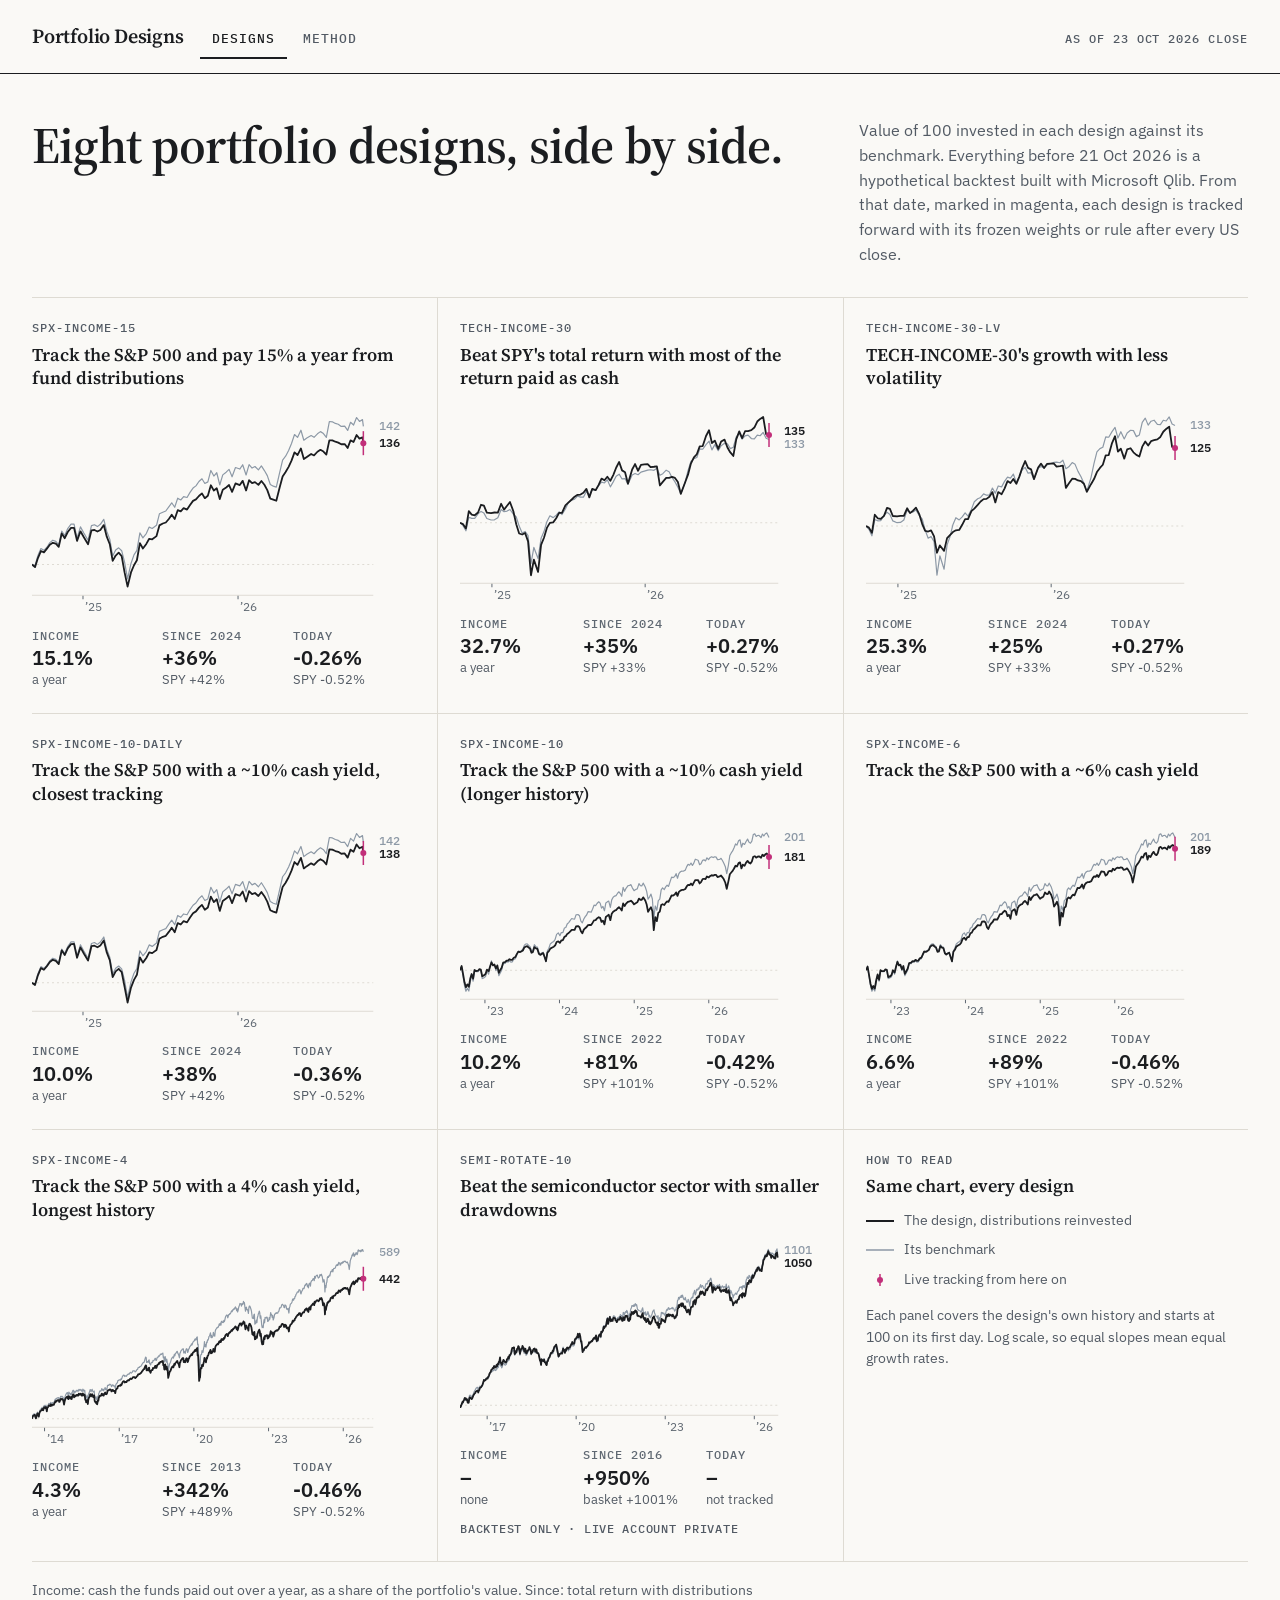
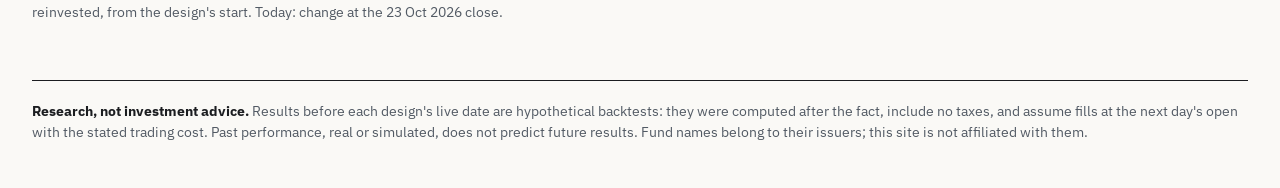
==== commit 4eae04eb: "Board update 2026-10-23" ====
--- a/index.html
+++ b/index.html
@@ -6,7 +6,7 @@
 <header class="top"><div class="wrap">
 <a class="brand" href="index.html">Portfolio Designs</a>
 <nav class="nav" aria-label="Main"><a href="index.html" aria-current="page">Designs</a><a href="method.html">Method</a></nav>
-<span class="tag asof">As of 22 Oct 2026 close</span>
+<span class="tag asof">As of 23 Oct 2026 close</span>
 </div></header>
 <main class="wrap">
 <section class="intro"><h1>Eight portfolio designs, side by side.</h1>
@@ -16,37 +16,37 @@
 <div class="mini" data-i="0"></div>
 <dl class="figs"><div><dt>Income</dt><dd>15.1%<small>a year</small></dd></div>
 <div><dt>Since 2024</dt><dd>+36%<small>SPY +42%</small></dd></div>
-<div><dt>Today</dt><dd>-1.22%<small>SPY -1.18%</small></dd></div></dl></a><a class="panel" href="designs/tech-income-30.html">
+<div><dt>Today</dt><dd>-0.26%<small>SPY -0.52%</small></dd></div></dl></a><a class="panel" href="designs/tech-income-30.html">
 <div class="tag">TECH-INCOME-30</div><div class="goal">Beat SPY&#x27;s total return with most of the return paid as cash</div>
 <div class="mini" data-i="1"></div>
 <dl class="figs"><div><dt>Income</dt><dd>32.7%<small>a year</small></dd></div>
-<div><dt>Since 2024</dt><dd>+34%<small>SPY +34%</small></dd></div>
-<div><dt>Today</dt><dd>-3.26%<small>SPY -1.18%</small></dd></div></dl></a><a class="panel" href="designs/tech-income-30-lv.html">
+<div><dt>Since 2024</dt><dd>+35%<small>SPY +33%</small></dd></div>
+<div><dt>Today</dt><dd>+0.27%<small>SPY -0.52%</small></dd></div></dl></a><a class="panel" href="designs/tech-income-30-lv.html">
 <div class="tag">TECH-INCOME-30-LV</div><div class="goal">TECH-INCOME-30&#x27;s growth with less volatility</div>
 <div class="mini" data-i="2"></div>
-<dl class="figs"><div><dt>Income</dt><dd>25.2%<small>a year</small></dd></div>
-<div><dt>Since 2024</dt><dd>+24%<small>SPY +34%</small></dd></div>
-<div><dt>Today</dt><dd>-3.21%<small>SPY -1.18%</small></dd></div></dl></a><a class="panel" href="designs/spx-income-10-daily.html">
+<dl class="figs"><div><dt>Income</dt><dd>25.3%<small>a year</small></dd></div>
+<div><dt>Since 2024</dt><dd>+25%<small>SPY +33%</small></dd></div>
+<div><dt>Today</dt><dd>+0.27%<small>SPY -0.52%</small></dd></div></dl></a><a class="panel" href="designs/spx-income-10-daily.html">
 <div class="tag">SPX-INCOME-10-DAILY</div><div class="goal">Track the S&amp;P 500 with a ~10% cash yield, closest tracking</div>
 <div class="mini" data-i="3"></div>
 <dl class="figs"><div><dt>Income</dt><dd>10.0%<small>a year</small></dd></div>
 <div><dt>Since 2024</dt><dd>+38%<small>SPY +42%</small></dd></div>
-<div><dt>Today</dt><dd>-1.21%<small>SPY -1.18%</small></dd></div></dl></a><a class="panel" href="designs/spx-income-10.html">
+<div><dt>Today</dt><dd>-0.36%<small>SPY -0.52%</small></dd></div></dl></a><a class="panel" href="designs/spx-income-10.html">
 <div class="tag">SPX-INCOME-10</div><div class="goal">Track the S&amp;P 500 with a ~10% cash yield (longer history)</div>
 <div class="mini" data-i="4"></div>
 <dl class="figs"><div><dt>Income</dt><dd>10.2%<small>a year</small></dd></div>
-<div><dt>Since 2022</dt><dd>+82%<small>SPY +102%</small></dd></div>
-<div><dt>Today</dt><dd>-0.94%<small>SPY -1.18%</small></dd></div></dl></a><a class="panel" href="designs/spx-income-6.html">
+<div><dt>Since 2022</dt><dd>+81%<small>SPY +101%</small></dd></div>
+<div><dt>Today</dt><dd>-0.42%<small>SPY -0.52%</small></dd></div></dl></a><a class="panel" href="designs/spx-income-6.html">
 <div class="tag">SPX-INCOME-6</div><div class="goal">Track the S&amp;P 500 with a ~6% cash yield</div>
 <div class="mini" data-i="5"></div>
 <dl class="figs"><div><dt>Income</dt><dd>6.6%<small>a year</small></dd></div>
-<div><dt>Since 2022</dt><dd>+90%<small>SPY +102%</small></dd></div>
-<div><dt>Today</dt><dd>-1.04%<small>SPY -1.18%</small></dd></div></dl></a><a class="panel" href="designs/spx-income-4.html">
+<div><dt>Since 2022</dt><dd>+89%<small>SPY +101%</small></dd></div>
+<div><dt>Today</dt><dd>-0.46%<small>SPY -0.52%</small></dd></div></dl></a><a class="panel" href="designs/spx-income-4.html">
 <div class="tag">SPX-INCOME-4</div><div class="goal">Track the S&amp;P 500 with a 4% cash yield, longest history</div>
 <div class="mini" data-i="6"></div>
 <dl class="figs"><div><dt>Income</dt><dd>4.3%<small>a year</small></dd></div>
-<div><dt>Since 2013</dt><dd>+344%<small>SPY +492%</small></dd></div>
-<div><dt>Today</dt><dd>-0.94%<small>SPY -1.18%</small></dd></div></dl></a><a class="panel" href="designs/semi-rotate-10.html">
+<div><dt>Since 2013</dt><dd>+342%<small>SPY +489%</small></dd></div>
+<div><dt>Today</dt><dd>-0.46%<small>SPY -0.52%</small></dd></div></dl></a><a class="panel" href="designs/semi-rotate-10.html">
 <div class="tag">SEMI-ROTATE-10</div><div class="goal">Beat the semiconductor sector with smaller drawdowns</div>
 <div class="mini" data-i="7"></div>
 <dl class="figs"><div><dt>Income</dt><dd>–<small>none</small></dd></div>
@@ -56,8 +56,8 @@
 <li><svg width="28" height="8" aria-hidden="true"><line x1="0" y1="4" x2="28" y2="4" stroke="#8d99a6" stroke-width="1.5"/></svg>Its benchmark</li>
 <li><svg width="28" height="12" aria-hidden="true"><line x1="14" y1="0" x2="14" y2="12" stroke="#c22f7a" stroke-width="1.5"/><circle cx="14" cy="6" r="3" fill="#c22f7a"/></svg>Live tracking from here on</li></ul>
 <p>Each panel covers the design's own history and starts at 100 on its first day. Log scale, so equal slopes mean equal growth rates.</p></div></section>
-<p class="note">Income: cash the funds paid out over a year, as a share of the portfolio's value. Since: total return with distributions reinvested, from the design's start. Today: change at the 22 Oct 2026 close.</p>
-<script type="application/json" id="multiples-data">{"x0":"2013-07-01","x1":"2026-10-22","years":[2014,2017,2020,2023,2026],"designs":[{"name":"SPX-INCOME-15","benchmark":"SPY","mini":{"dates":["2024-09-03","2024-09-10","2024-09-17","2024-09-24","2024-10-01","2024-10-08","2024-10-15","2024-10-22","2024-10-29","2024-11-05","2024-11-12","2024-11-19","2024-11-26","2024-12-04","2024-12-11","2024-12-18","2024-12-26","2025-01-03","2025-01-13","2025-01-21","2025-01-28","2025-02-04","2025-02-11","2025-02-19","2025-02-26","2025-03-05","2025-03-12","2025-03-19","2025-03-26","2025-04-02","2025-04-09","2025-04-16","2025-04-24","2025-05-01","2025-05-08","2025-05-15","2025-05-22","2025-05-30","2025-06-06","2025-06-13","2025-06-23","2025-06-30","2025-07-08","2025-07-15","2025-07-22","2025-07-29","2025-08-05","2025-08-12","2025-08-19","2025-08-26","2025-09-03","2025-09-10","2025-09-17","2025-09-24","2025-10-01","2025-10-08","2025-10-15","2025-10-22","2025-10-29","2025-11-05","2025-11-12","2025-11-19","2025-11-26","2025-12-04","2025-12-11","2025-12-18","2025-12-26","2026-01-05","2026-01-12","2026-01-20","2026-01-27","2026-02-03","2026-02-10","2026-02-18","2026-02-25","2026-03-04","2026-03-11","2026-03-18","2026-03-25","2026-04-01","2026-04-09","2026-04-16","2026-04-23","2026-04-30","2026-05-07","2026-05-14","2026-05-21","2026-05-29","2026-06-05","2026-06-12","2026-06-22","2026-06-29","2026-07-07","2026-07-14","2026-07-21","2026-07-28","2026-08-04","2026-08-11","2026-08-18","2026-08-25","2026-09-01","2026-09-09","2026-09-16","2026-09-23","2026-09-30","2026-10-07","2026-10-14","2026-10-21","2026-10-22"],"total":[100.0,99.328323,101.615027,103.436091,103.069067,104.049904,105.053194,105.575578,105.335863,104.511598,108.080732,106.81833,108.499164,109.616343,109.636592,106.081784,108.689452,107.079654,105.22414,108.957449,109.05798,108.628093,109.050203,110.400484,107.21355,105.203603,100.869573,102.275451,103.01161,102.116007,98.004574,94.545622,97.992626,99.792058,101.053017,105.505525,104.078835,105.289577,106.662311,106.52601,107.386266,110.325304,110.857031,111.117783,112.115625,113.311458,112.10195,114.621817,114.283112,115.202871,114.806793,116.095403,117.352066,117.795986,118.79718,119.580126,118.136176,118.871256,122.050721,120.435382,121.13814,117.880439,120.668659,121.367599,122.095597,120.043538,122.615495,122.119137,123.408005,120.447764,123.582119,122.700919,123.005737,122.172873,123.386949,122.207014,120.5379,118.01998,117.714246,117.387369,121.468453,124.793221,126.183918,127.847785,129.85168,132.586266,131.687753,133.905935,130.361022,131.082871,132.060428,131.571145,132.791064,133.436831,132.858857,131.860459,136.617657,136.613647,136.173421,135.891169,135.341886,135.410027,134.076642,136.669098,136.111567,138.508948,137.255367,137.657372,135.979689],"bench":[100.0,99.694776,102.281349,104.089485,103.602544,104.429221,105.63019,106.27339,105.991765,105.070594,108.740712,107.541558,109.422044,110.695669,110.659352,106.811192,109.915134,108.203341,106.278257,110.226869,110.494857,109.995345,110.638863,112.027971,108.675488,106.582675,102.172853,103.678649,104.256613,103.512417,100.605124,96.406915,100.252217,102.40617,103.611144,108.255518,106.907922,108.059857,109.842648,109.451337,110.351735,113.597698,114.054358,114.38445,115.616823,116.79053,115.453598,118.153102,117.624944,118.606064,118.345643,119.898964,121.177184,121.865414,123.217083,124.074028,122.613887,123.097526,126.700094,124.896053,125.962671,122.146789,125.282236,126.148406,127.027429,124.691906,127.612189,127.134484,128.506722,125.264254,128.56759,127.468319,127.946025,126.870728,128.135991,126.656789,125.033706,122.28553,121.766108,121.473887,126.036473,130.059022,131.3148,133.20308,135.592574,138.6608,137.652849,140.197693,136.696688,137.473457,138.316391,137.687804,138.931987,139.695924,139.03768,137.661845,143.31163,143.168861,142.592201,142.30664,141.540865,141.655827,140.107555,143.012477,142.049611,144.761618,143.345201,143.993937,142.296837]},"live":true},{"name":"TECH-INCOME-30","benchmark":"SPY","mini":{"dates":["2024-10-17","2024-10-24","2024-10-31","2024-11-07","2024-11-14","2024-11-21","2024-11-29","2024-12-06","2024-12-13","2024-12-20","2024-12-30","2025-01-07","2025-01-15","2025-01-23","2025-01-30","2025-02-06","2025-02-13","2025-02-21","2025-02-28","2025-03-07","2025-03-14","2025-03-21","2025-03-28","2025-04-04","2025-04-11","2025-04-21","2025-04-28","2025-05-05","2025-05-12","2025-05-19","2025-05-27","2025-06-03","2025-06-10","2025-06-17","2025-06-25","2025-07-02","2025-07-10","2025-07-17","2025-07-24","2025-07-31","2025-08-07","2025-08-14","2025-08-21","2025-08-28","2025-09-05","2025-09-12","2025-09-19","2025-09-26","2025-10-03","2025-10-10","2025-10-17","2025-10-24","2025-10-31","2025-11-07","2025-11-14","2025-11-21","2025-12-01","2025-12-08","2025-12-15","2025-12-22","2025-12-30","2026-01-07","2026-01-14","2026-01-22","2026-01-29","2026-02-05","2026-02-12","2026-02-20","2026-02-27","2026-03-06","2026-03-13","2026-03-20","2026-03-27","2026-04-06","2026-04-13","2026-04-20","2026-04-27","2026-05-04","2026-05-11","2026-05-18","2026-05-26","2026-06-02","2026-06-09","2026-06-16","2026-06-24","2026-07-01","2026-07-09","2026-07-16","2026-07-23","2026-07-30","2026-08-06","2026-08-13","2026-08-20","2026-08-27","2026-09-03","2026-09-11","2026-09-18","2026-09-25","2026-10-02","2026-10-09","2026-10-16","2026-10-22"],"total":[100.0,99.546071,98.083449,104.013121,102.793292,102.580997,103.580133,106.315445,106.002375,103.486899,103.341173,103.569064,103.54645,106.687697,104.609073,105.980717,107.369698,104.033208,99.447227,96.37008,96.059765,96.554829,93.804413,83.54776,88.131838,84.506073,92.703189,94.99661,98.246907,99.949153,100.094678,101.53427,103.414305,103.422384,106.150846,107.126542,108.280356,109.32521,110.051388,110.124249,110.796701,112.274435,109.04589,112.279208,111.785427,113.705856,116.317116,115.644576,117.028962,115.442551,117.717756,120.708682,123.105779,119.645573,118.895267,114.297009,120.000555,122.243676,119.471457,121.915033,122.132796,122.25954,120.984638,121.122285,121.303773,113.611549,115.029143,116.589138,116.562844,116.94658,116.557868,114.933571,110.392323,114.674121,117.897286,122.43717,125.071982,126.432456,129.879487,130.012629,134.554651,137.231192,131.356381,132.430758,128.765449,132.02208,132.901303,129.3835,127.208725,125.683582,132.999594,136.685756,133.596957,136.759913,136.857915,137.30317,138.546192,141.388795,142.681715,143.645388,135.485494,134.491148],"bench":[100.0,99.073967,97.26095,101.8739,101.487375,101.542112,103.060926,103.960625,103.344865,101.451382,100.948536,101.018909,101.731124,104.643448,103.83513,104.054806,104.640019,102.959889,101.97137,98.837641,96.58774,97.079703,95.647529,86.975474,91.908827,88.455832,94.819581,96.998798,100.351958,102.393451,101.756565,102.60691,103.810106,102.854772,104.814474,107.115801,108.042886,108.426143,109.527607,109.12364,109.152979,111.345526,109.722696,112.030912,111.740863,113.496654,114.900236,114.574782,115.854139,113.051312,115.019686,117.246026,118.078727,116.15882,116.325019,114.09178,117.768845,118.350556,117.848478,118.90862,119.287124,119.733364,119.868782,119.629176,120.507761,117.656711,118.290478,119.707314,119.110021,116.746897,114.99494,112.920241,110.399196,114.723987,119.454455,123.392743,124.515749,125.010201,128.716925,128.603766,130.682598,132.246077,128.325199,130.637334,127.99073,130.176163,131.214773,131.041953,128.853037,129.465721,134.156019,135.782876,133.115669,134.599386,134.960716,133.410663,133.286983,134.977367,134.678144,136.24079,133.559965,133.68421]},"live":true},{"name":"TECH-INCOME-30-LV","benchmark":"SPY","mini":{"dates":["2024-10-17","2024-10-24","2024-10-31","2024-11-07","2024-11-14","2024-11-21","2024-11-29","2024-12-06","2024-12-13","2024-12-20","2024-12-30","2025-01-07","2025-01-15","2025-01-23","2025-01-30","2025-02-06","2025-02-13","2025-02-21","2025-02-28","2025-03-07","2025-03-14","2025-03-21","2025-03-28","2025-04-04","2025-04-11","2025-04-21","2025-04-28","2025-05-05","2025-05-12","2025-05-19","2025-05-27","2025-06-03","2025-06-10","2025-06-17","2025-06-25","2025-07-02","2025-07-10","2025-07-17","2025-07-24","2025-07-31","2025-08-07","2025-08-14","2025-08-21","2025-08-28","2025-09-05","2025-09-12","2025-09-19","2025-09-26","2025-10-03","2025-10-10","2025-10-17","2025-10-24","2025-10-31","2025-11-07","2025-11-14","2025-11-21","2025-12-01","2025-12-08","2025-12-15","2025-12-22","2025-12-30","2026-01-07","2026-01-14","2026-01-22","2026-01-29","2026-02-05","2026-02-12","2026-02-20","2026-02-27","2026-03-06","2026-03-13","2026-03-20","2026-03-27","2026-04-06","2026-04-13","2026-04-20","2026-04-27","2026-05-04","2026-05-11","2026-05-18","2026-05-26","2026-06-02","2026-06-09","2026-06-16","2026-06-24","2026-07-01","2026-07-09","2026-07-16","2026-07-23","2026-07-30","2026-08-06","2026-08-13","2026-08-20","2026-08-27","2026-09-03","2026-09-11","2026-09-18","2026-09-25","2026-10-02","2026-10-09","2026-10-16","2026-10-22"],"total":[100.0,99.546071,98.083449,103.259778,102.219673,102.048948,102.925996,105.264481,105.012378,102.889141,102.779063,102.918724,102.93353,105.149927,103.725952,104.448842,105.331244,103.33453,100.552675,98.617307,98.450792,98.790449,97.083337,92.709907,94.650703,93.198652,96.632575,97.482956,98.321954,98.793419,98.895279,100.346943,101.944224,101.96268,104.280561,105.052285,106.183744,107.208354,107.920462,107.991912,108.651355,110.100476,106.934445,110.105157,109.445757,111.198087,113.578244,112.972513,114.274694,112.725672,114.947245,117.867664,120.208256,117.929365,117.429062,114.24072,118.073471,119.321241,117.869335,119.221125,119.386335,119.415044,118.37583,118.504128,118.666773,111.427114,112.802945,114.317051,114.29241,113.772676,113.589273,112.710741,110.207342,112.587731,114.236667,116.537998,117.892967,118.962041,122.166043,122.291594,126.512152,128.999293,123.476889,124.486825,121.041396,124.229281,124.65426,123.220514,122.345558,121.757879,125.251075,127.075978,125.618718,127.190717,127.544808,127.872623,128.721817,130.630987,131.675031,132.55243,125.125439,124.221929],"bench":[100.0,99.073967,97.26095,101.8739,101.487375,101.542112,103.060926,103.960625,103.344865,101.451382,100.948536,101.018909,101.731124,104.643448,103.83513,104.054806,104.640019,102.959889,101.97137,98.837641,96.58774,97.079703,95.647529,86.975474,91.908827,88.455832,94.819581,96.998798,100.351958,102.393451,101.756565,102.60691,103.810106,102.854772,104.814474,107.115801,108.042886,108.426143,109.527607,109.12364,109.152979,111.345526,109.722696,112.030912,111.740863,113.496654,114.900236,114.574782,115.854139,113.051312,115.019686,117.246026,118.078727,116.15882,116.325019,114.09178,117.768845,118.350556,117.848478,118.90862,119.287124,119.733364,119.868782,119.629176,120.507761,117.656711,118.290478,119.707314,119.110021,116.746897,114.99494,112.920241,110.399196,114.723987,119.454455,123.392743,124.515749,125.010201,128.716925,128.603766,130.682598,132.246077,128.325199,130.637334,127.99073,130.176163,131.214773,131.041953,128.853037,129.465721,134.156019,135.782876,133.115669,134.599386,134.960716,133.410663,133.286983,134.977367,134.678144,136.24079,133.559965,133.68421]},"live":true},{"name":"SPX-INCOME-10-DAILY","benchmark":"SPY","mini":{"dates":["2024-09-03","2024-09-10","2024-09-17","2024-09-24","2024-10-01","2024-10-08","2024-10-15","2024-10-22","2024-10-29","2024-11-05","2024-11-12","2024-11-19","2024-11-26","2024-12-04","2024-12-11","2024-12-18","2024-12-26","2025-01-03","2025-01-13","2025-01-21","2025-01-28","2025-02-04","2025-02-11","2025-02-19","2025-02-26","2025-03-05","2025-03-12","2025-03-19","2025-03-26","2025-04-02","2025-04-09","2025-04-16","2025-04-24","2025-05-01","2025-05-08","2025-05-15","2025-05-22","2025-05-30","2025-06-06","2025-06-13","2025-06-23","2025-06-30","2025-07-08","2025-07-15","2025-07-22","2025-07-29","2025-08-05","2025-08-12","2025-08-19","2025-08-26","2025-09-03","2025-09-10","2025-09-17","2025-09-24","2025-10-01","2025-10-08","2025-10-15","2025-10-22","2025-10-29","2025-11-05","2025-11-12","2025-11-19","2025-11-26","2025-12-04","2025-12-11","2025-12-18","2025-12-26","2026-01-05","2026-01-12","2026-01-20","2026-01-27","2026-02-03","2026-02-10","2026-02-18","2026-02-25","2026-03-04","2026-03-11","2026-03-18","2026-03-25","2026-04-01","2026-04-09","2026-04-16","2026-04-23","2026-04-30","2026-05-07","2026-05-14","2026-05-21","2026-05-29","2026-06-05","2026-06-12","2026-06-22","2026-06-29","2026-07-07","2026-07-14","2026-07-21","2026-07-28","2026-08-04","2026-08-11","2026-08-18","2026-08-25","2026-09-01","2026-09-09","2026-09-16","2026-09-23","2026-09-30","2026-10-07","2026-10-14","2026-10-21","2026-10-22"],"total":[100.0,99.475675,101.874933,103.699496,103.292735,104.214971,105.30278,105.852527,105.601959,104.738507,108.394568,107.137992,108.89885,110.075731,110.080794,106.411521,109.164495,107.532558,105.656692,109.486088,109.641035,109.194648,109.708093,111.074892,107.819301,105.764896,101.408642,102.859119,103.538865,102.698444,98.980872,95.197533,98.811792,100.75096,101.994318,106.530564,105.137366,106.326147,107.851988,107.644945,108.500858,111.562034,112.064893,112.357747,113.446721,114.626704,113.37148,115.950997,115.545217,116.48715,116.152157,117.544708,118.809051,119.346475,120.482669,121.29045,119.832659,120.477491,123.831821,122.148656,122.981955,119.51943,122.446068,123.217745,124.006271,121.841415,124.556109,124.068122,125.385434,122.320792,125.529527,124.562839,124.924158,124.009034,125.241502,123.955031,122.268573,119.67107,119.287381,118.962764,123.218279,126.792419,128.136433,129.878534,132.01954,134.874918,133.93719,136.281178,132.746826,133.495076,134.43083,133.893754,135.11316,135.81214,135.200076,134.07195,139.142104,139.081248,138.596408,138.316707,137.680951,137.772317,136.360499,139.066554,138.358901,140.877931,139.567054,140.069444,138.374225],"bench":[100.0,99.694776,102.281349,104.089485,103.602544,104.429221,105.63019,106.27339,105.991765,105.070594,108.740712,107.541558,109.422044,110.695669,110.659352,106.811192,109.915134,108.203341,106.278257,110.226869,110.494857,109.995345,110.638863,112.027971,108.675488,106.582675,102.172853,103.678649,104.256613,103.512417,100.605124,96.406915,100.252217,102.40617,103.611144,108.255518,106.907922,108.059857,109.842648,109.451337,110.351735,113.597698,114.054358,114.38445,115.616823,116.79053,115.453598,118.153102,117.624944,118.606064,118.345643,119.898964,121.177184,121.865414,123.217083,124.074028,122.613887,123.097526,126.700094,124.896053,125.962671,122.146789,125.282236,126.148406,127.027429,124.691906,127.612189,127.134484,128.506722,125.264254,128.56759,127.468319,127.946025,126.870728,128.135991,126.656789,125.033706,122.28553,121.766108,121.473887,126.036473,130.059022,131.3148,133.20308,135.592574,138.6608,137.652849,140.197693,136.696688,137.473457,138.316391,137.687804,138.931987,139.695924,139.03768,137.661845,143.31163,143.168861,142.592201,142.30664,141.540865,141.655827,140.107555,143.012477,142.049611,144.761618,143.345201,143.993937,142.296837]},"live":true},{"name":"SPX-INCOME-10","benchmark":"SPY","mini":{"dates":["2022-09-01","2022-09-09","2022-09-16","2022-09-23","2022-09-30","2022-10-07","2022-10-14","2022-10-21","2022-10-28","2022-11-04","2022-11-11","2022-11-18","2022-11-28","2022-12-05","2022-12-12","2022-12-19","2022-12-27","2023-01-04","2023-01-11","2023-01-19","2023-01-26","2023-02-02","2023-02-09","2023-02-16","2023-02-24","2023-03-03","2023-03-10","2023-03-17","2023-03-24","2023-03-31","2023-04-10","2023-04-17","2023-04-24","2023-05-01","2023-05-08","2023-05-15","2023-05-22","2023-05-30","2023-06-06","2023-06-13","2023-06-21","2023-06-28","2023-07-06","2023-07-13","2023-07-20","2023-07-27","2023-08-03","2023-08-10","2023-08-17","2023-08-24","2023-08-31","2023-09-08","2023-09-15","2023-09-22","2023-09-29","2023-10-06","2023-10-13","2023-10-20","2023-10-27","2023-11-03","2023-11-10","2023-11-17","2023-11-27","2023-12-04","2023-12-11","2023-12-18","2023-12-26","2024-01-03","2024-01-10","2024-01-18","2024-01-25","2024-02-01","2024-02-08","2024-02-15","2024-02-23","2024-03-01","2024-03-08","2024-03-15","2024-03-22","2024-04-01","2024-04-08","2024-04-15","2024-04-22","2024-04-29","2024-05-06","2024-05-13","2024-05-20","2024-05-28","2024-06-04","2024-06-11","2024-06-18","2024-06-26","2024-07-03","2024-07-11","2024-07-18","2024-07-25","2024-08-01","2024-08-08","2024-08-15","2024-08-22","2024-08-29","2024-09-06","2024-09-13","2024-09-20","2024-09-27","2024-10-04","2024-10-11","2024-10-18","2024-10-25","2024-11-01","2024-11-08","2024-11-15","2024-11-22","2024-12-02","2024-12-09","2024-12-16","2024-12-23","2024-12-31","2025-01-08","2025-01-16","2025-01-24","2025-01-31","2025-02-07","2025-02-14","2025-02-24","2025-03-03","2025-03-10","2025-03-17","2025-03-24","2025-03-31","2025-04-07","2025-04-14","2025-04-22","2025-04-29","2025-05-06","2025-05-13","2025-05-20","2025-05-28","2025-06-04","2025-06-11","2025-06-18","2025-06-26","2025-07-03","2025-07-11","2025-07-18","2025-07-25","2025-08-01","2025-08-08","2025-08-15","2025-08-22","2025-08-29","2025-09-08","2025-09-15","2025-09-22","2025-09-29","2025-10-06","2025-10-13","2025-10-20","2025-10-27","2025-11-03","2025-11-10","2025-11-17","2025-11-24","2025-12-02","2025-12-09","2025-12-16","2025-12-23","2025-12-31","2026-01-08","2026-01-15","2026-01-23","2026-01-30","2026-02-06","2026-02-13","2026-02-23","2026-03-02","2026-03-09","2026-03-16","2026-03-23","2026-03-30","2026-04-07","2026-04-14","2026-04-21","2026-04-28","2026-05-05","2026-05-12","2026-05-19","2026-05-27","2026-06-03","2026-06-10","2026-06-17","2026-06-25","2026-07-02","2026-07-10","2026-07-17","2026-07-24","2026-07-31","2026-08-07","2026-08-14","2026-08-21","2026-08-28","2026-09-04","2026-09-14","2026-09-21","2026-09-28","2026-10-05","2026-10-12","2026-10-19","2026-10-22"],"total":[100.0,102.197113,97.806531,93.848392,91.44957,92.864942,91.673709,95.556982,97.999957,95.672291,100.106901,99.594757,99.736133,100.552717,100.322732,96.90463,97.303304,98.028896,100.236993,99.518515,101.818485,104.149709,102.523214,103.070306,100.996922,102.524822,98.643881,100.121485,101.3106,104.026431,104.374482,105.117447,105.102667,105.930474,105.541939,105.624758,106.753698,107.157544,108.832052,110.174869,109.92897,110.301818,110.877632,112.692398,113.223732,113.424886,112.670925,112.014637,109.631725,109.951413,112.877865,112.107329,111.838639,109.029134,108.33828,108.897875,109.39149,107.166527,104.809567,109.663131,110.56071,111.98138,112.652395,113.100979,113.954773,115.92405,116.34725,115.369769,116.86694,117.040481,119.123247,119.507521,120.985648,121.574419,122.62962,123.571913,123.525598,123.632762,125.742718,126.046373,125.315985,122.63303,121.385435,123.650885,124.677408,125.450199,126.702622,126.786479,126.744877,128.159396,129.866989,130.076622,131.219839,132.083506,131.599951,128.864872,129.729352,127.16565,132.204278,132.946783,133.717592,130.027485,134.541085,135.937409,136.628576,136.976354,138.212958,139.126907,138.200333,136.823871,141.881588,140.025557,141.843455,143.154085,143.403672,143.955742,143.004932,141.272512,142.136358,142.833417,145.604067,144.734181,144.730305,146.5723,144.092712,141.078845,135.850392,137.665175,139.203138,136.263475,123.382805,132.047407,129.331884,135.073289,136.021898,140.753533,141.38328,140.75573,142.388257,143.496474,143.20769,145.849596,148.07287,147.912318,148.703866,150.401004,147.705756,150.827238,151.755328,152.353327,152.303961,153.142884,155.184503,156.461067,156.246505,157.567679,156.127304,158.270508,160.439763,160.360353,160.318244,157.619142,158.673331,161.262238,161.568683,161.241994,163.553953,162.653636,163.938009,164.551402,164.272183,164.84054,164.845745,162.995564,163.502338,164.292717,162.737192,161.040192,158.189556,153.243859,159.140933,165.389147,166.942025,168.423054,170.448134,172.996033,172.260741,175.367407,176.133622,170.540703,173.963946,172.917793,175.602235,177.520648,175.820592,175.007889,176.901651,181.392198,181.85133,180.52874,181.375426,181.751038,180.413419,183.275539,181.922986,183.693847,184.483832,182.144883,181.886576],"bench":[100.0,101.528156,96.669946,92.254653,89.554338,90.96092,89.667146,93.844259,97.537445,94.360753,99.916855,99.295039,99.264963,100.187617,100.027173,95.718458,96.066029,96.660469,99.622536,97.88965,101.947379,104.977455,102.536774,102.8365,99.839175,101.806317,97.20201,98.604554,100.060907,103.509642,103.565257,104.660048,104.328836,105.056997,104.356639,104.424906,105.886304,106.237752,108.222559,110.40455,110.378157,110.746126,111.575989,114.088379,114.753269,114.831948,113.90566,113.162091,110.720756,110.873021,114.288876,113.063111,112.914401,109.616375,108.867632,109.392257,109.891425,107.265751,104.589122,110.703833,112.211497,114.804064,115.743795,116.306643,117.656394,120.685366,121.626361,119.872232,121.859053,121.841147,124.792004,125.09119,127.423214,128.366772,129.860091,131.138601,130.849658,130.771414,133.690423,133.934075,133.051708,129.391475,128.178218,130.830437,132.500238,133.613444,135.960441,135.896293,135.532063,137.727706,140.687702,140.37476,141.905867,143.197642,142.214651,138.547746,139.731451,136.5509,142.320174,143.130705,143.678854,139.049508,144.62068,146.674922,147.50605,147.895794,149.599378,150.892555,149.459991,147.395047,154.402941,151.191975,153.711198,155.807072,156.078125,156.622728,154.016146,151.786301,152.669442,153.226263,157.455469,155.862727,155.590788,157.903527,154.668803,151.18801,145.182142,146.883695,149.125741,145.309779,131.020111,140.044345,136.960936,143.992764,145.156515,152.440312,154.001495,152.671489,154.801581,156.21208,155.193839,159.412085,162.921472,162.473349,163.505064,165.985331,161.97834,166.006187,167.637144,168.12432,168.056544,169.041388,172.188625,174.215257,173.389672,175.461418,173.222467,175.380426,179.022317,178.525954,178.029543,173.909567,174.709009,178.053091,178.447573,177.358141,180.264046,178.681394,180.670182,181.385504,180.596797,181.314763,180.961043,178.63686,178.80455,179.850045,177.724998,175.303867,172.196184,166.045385,173.205108,182.46417,184.991758,186.991232,190.165159,193.951272,192.782056,197.177743,198.17092,190.601306,194.681697,193.428862,196.189514,198.868481,195.796998,194.648494,196.782213,203.691691,204.503027,201.705498,202.661717,202.882998,200.43055,204.260874,202.17733,204.612096,205.475605,202.407072,201.741618]},"live":true},{"name":"SPX-INCOME-6","benchmark":"SPY","mini":{"dates":["2022-09-01","2022-09-09","2022-09-16","2022-09-23","2022-09-30","2022-10-07","2022-10-14","2022-10-21","2022-10-28","2022-11-04","2022-11-11","2022-11-18","2022-11-28","2022-12-05","2022-12-12","2022-12-19","2022-12-27","2023-01-04","2023-01-11","2023-01-19","2023-01-26","2023-02-02","2023-02-09","2023-02-16","2023-02-24","2023-03-03","2023-03-10","2023-03-17","2023-03-24","2023-03-31","2023-04-10","2023-04-17","2023-04-24","2023-05-01","2023-05-08","2023-05-15","2023-05-22","2023-05-30","2023-06-06","2023-06-13","2023-06-21","2023-06-28","2023-07-06","2023-07-13","2023-07-20","2023-07-27","2023-08-03","2023-08-10","2023-08-17","2023-08-24","2023-08-31","2023-09-08","2023-09-15","2023-09-22","2023-09-29","2023-10-06","2023-10-13","2023-10-20","2023-10-27","2023-11-03","2023-11-10","2023-11-17","2023-11-27","2023-12-04","2023-12-11","2023-12-18","2023-12-26","2024-01-03","2024-01-10","2024-01-18","2024-01-25","2024-02-01","2024-02-08","2024-02-15","2024-02-23","2024-03-01","2024-03-08","2024-03-15","2024-03-22","2024-04-01","2024-04-08","2024-04-15","2024-04-22","2024-04-29","2024-05-06","2024-05-13","2024-05-20","2024-05-28","2024-06-04","2024-06-11","2024-06-18","2024-06-26","2024-07-03","2024-07-11","2024-07-18","2024-07-25","2024-08-01","2024-08-08","2024-08-15","2024-08-22","2024-08-29","2024-09-06","2024-09-13","2024-09-20","2024-09-27","2024-10-04","2024-10-11","2024-10-18","2024-10-25","2024-11-01","2024-11-08","2024-11-15","2024-11-22","2024-12-02","2024-12-09","2024-12-16","2024-12-23","2024-12-31","2025-01-08","2025-01-16","2025-01-24","2025-01-31","2025-02-07","2025-02-14","2025-02-24","2025-03-03","2025-03-10","2025-03-17","2025-03-24","2025-03-31","2025-04-07","2025-04-14","2025-04-22","2025-04-29","2025-05-06","2025-05-13","2025-05-20","2025-05-28","2025-06-04","2025-06-11","2025-06-18","2025-06-26","2025-07-03","2025-07-11","2025-07-18","2025-07-25","2025-08-01","2025-08-08","2025-08-15","2025-08-22","2025-08-29","2025-09-08","2025-09-15","2025-09-22","2025-09-29","2025-10-06","2025-10-13","2025-10-20","2025-10-27","2025-11-03","2025-11-10","2025-11-17","2025-11-24","2025-12-02","2025-12-09","2025-12-16","2025-12-23","2025-12-31","2026-01-08","2026-01-15","2026-01-23","2026-01-30","2026-02-06","2026-02-13","2026-02-23","2026-03-02","2026-03-09","2026-03-16","2026-03-23","2026-03-30","2026-04-07","2026-04-14","2026-04-21","2026-04-28","2026-05-05","2026-05-12","2026-05-19","2026-05-27","2026-06-03","2026-06-10","2026-06-17","2026-06-25","2026-07-02","2026-07-10","2026-07-17","2026-07-24","2026-07-31","2026-08-07","2026-08-14","2026-08-21","2026-08-28","2026-09-04","2026-09-14","2026-09-21","2026-09-28","2026-10-05","2026-10-12","2026-10-19","2026-10-22"],"total":[100.0,101.926251,97.36163,93.206462,90.680004,92.082459,90.856861,94.857364,97.807701,95.122865,100.042338,99.492545,99.559696,100.41984,100.21712,96.427468,96.803773,97.477474,99.993013,98.855835,101.863644,104.478068,102.519279,102.96521,100.504189,102.212328,98.043273,99.488441,100.790176,103.812406,104.037709,104.937341,104.791102,105.581439,105.063936,105.141549,106.411978,106.800604,108.598678,110.285551,110.14521,110.514881,111.178474,113.285546,113.870699,114.022618,113.196644,112.504809,110.101848,110.350194,113.488019,112.53221,112.322517,109.301064,108.584113,109.127657,109.624087,107.243907,104.749901,110.12106,111.269023,113.168355,113.94194,114.430081,115.490007,117.876682,118.510006,117.215756,118.91479,119.009089,121.436546,121.793716,123.61557,124.345215,125.571152,126.649169,126.50913,126.534292,128.966864,129.243474,128.455512,125.371323,124.139261,126.569181,127.848544,128.757784,130.452013,130.478057,130.31192,132.035234,134.228531,134.22985,135.531745,136.563189,135.880109,132.780225,133.773815,130.963242,136.29242,137.057855,137.737883,133.672724,138.609396,140.270343,141.015613,141.379438,142.799983,143.868993,142.746279,141.099105,146.9192,144.536019,146.626887,148.245186,148.504098,149.05098,147.422522,145.486686,146.354574,146.997225,150.342946,149.190693,149.080637,151.112562,148.341361,145.150047,139.622832,141.387621,143.225612,139.916683,126.47865,135.278079,132.416464,138.695012,139.731671,145.491211,146.501518,145.59869,147.424685,148.655057,148.070532,151.341417,154.06612,153.799089,154.686022,156.69069,153.481774,156.965895,158.180638,158.732053,158.681099,159.577789,162.052541,163.618748,163.170472,164.783053,163.032421,165.168135,167.920516,167.678239,167.45767,164.190019,165.138979,168.03605,168.382755,167.750386,170.302335,169.131384,170.693582,171.346145,170.86834,171.496997,171.360526,169.328172,169.69639,170.592727,168.81274,166.826835,163.877767,158.43435,164.845873,172.291594,174.227448,175.908523,178.38236,181.415405,180.518536,184.123976,184.970388,178.591794,182.278322,181.145054,183.868814,186.092212,183.843878,182.899087,184.888356,190.328743,190.933358,189.032499,189.924957,190.242907,188.462664,191.70745,190.069171,192.103279,192.922822,190.307701,189.88078],"bench":[100.0,101.528156,96.669946,92.254653,89.554338,90.96092,89.667146,93.844259,97.537445,94.360753,99.916855,99.295039,99.264963,100.187617,100.027173,95.718458,96.066029,96.660469,99.622536,97.88965,101.947379,104.977455,102.536774,102.8365,99.839175,101.806317,97.20201,98.604554,100.060907,103.509642,103.565257,104.660048,104.328836,105.056997,104.356639,104.424906,105.886304,106.237752,108.222559,110.40455,110.378157,110.746126,111.575989,114.088379,114.753269,114.831948,113.90566,113.162091,110.720756,110.873021,114.288876,113.063111,112.914401,109.616375,108.867632,109.392257,109.891425,107.265751,104.589122,110.703833,112.211497,114.804064,115.743795,116.306643,117.656394,120.685366,121.626361,119.872232,121.859053,121.841147,124.792004,125.09119,127.423214,128.366772,129.860091,131.138601,130.849658,130.771414,133.690423,133.934075,133.051708,129.391475,128.178218,130.830437,132.500238,133.613444,135.960441,135.896293,135.532063,137.727706,140.687702,140.37476,141.905867,143.197642,142.214651,138.547746,139.731451,136.5509,142.320174,143.130705,143.678854,139.049508,144.62068,146.674922,147.50605,147.895794,149.599378,150.892555,149.459991,147.395047,154.402941,151.191975,153.711198,155.807072,156.078125,156.622728,154.016146,151.786301,152.669442,153.226263,157.455469,155.862727,155.590788,157.903527,154.668803,151.18801,145.182142,146.883695,149.125741,145.309779,131.020111,140.044345,136.960936,143.992764,145.156515,152.440312,154.001495,152.671489,154.801581,156.21208,155.193839,159.412085,162.921472,162.473349,163.505064,165.985331,161.97834,166.006187,167.637144,168.12432,168.056544,169.041388,172.188625,174.215257,173.389672,175.461418,173.222467,175.380426,179.022317,178.525954,178.029543,173.909567,174.709009,178.053091,178.447573,177.358141,180.264046,178.681394,180.670182,181.385504,180.596797,181.314763,180.961043,178.63686,178.80455,179.850045,177.724998,175.303867,172.196184,166.045385,173.205108,182.46417,184.991758,186.991232,190.165159,193.951272,192.782056,197.177743,198.17092,190.601306,194.681697,193.428862,196.189514,198.868481,195.796998,194.648494,196.782213,203.691691,204.503027,201.705498,202.661717,202.882998,200.43055,204.260874,202.17733,204.612096,205.475605,202.407072,201.741618]},"live":true},{"name":"SPX-INCOME-4","benchmark":"SPY","mini":{"dates":["2013-07-01","2013-07-09","2013-07-16","2013-07-23","2013-07-30","2013-08-06","2013-08-13","2013-08-20","2013-08-27","2013-09-04","2013-09-11","2013-09-18","2013-09-25","2013-10-02","2013-10-09","2013-10-16","2013-10-23","2013-10-30","2013-11-06","2013-11-13","2013-11-20","2013-11-27","2013-12-05","2013-12-12","2013-12-19","2013-12-27","2014-01-06","2014-01-13","2014-01-21","2014-01-28","2014-02-04","2014-02-11","2014-02-19","2014-02-26","2014-03-05","2014-03-12","2014-03-19","2014-03-26","2014-04-02","2014-04-09","2014-04-16","2014-04-24","2014-05-01","2014-05-08","2014-05-15","2014-05-22","2014-05-30","2014-06-06","2014-06-13","2014-06-20","2014-06-27","2014-07-07","2014-07-14","2014-07-21","2014-07-28","2014-08-04","2014-08-11","2014-08-18","2014-08-25","2014-09-02","2014-09-09","2014-09-16","2014-09-23","2014-09-30","2014-10-07","2014-10-14","2014-10-21","2014-10-28","2014-11-04","2014-11-11","2014-11-18","2014-11-25","2014-12-03","2014-12-10","2014-12-17","2014-12-24","2015-01-02","2015-01-09","2015-01-16","2015-01-26","2015-02-02","2015-02-09","2015-02-17","2015-02-24","2015-03-03","2015-03-10","2015-03-17","2015-03-24","2015-03-31","2015-04-08","2015-04-15","2015-04-22","2015-04-29","2015-05-06","2015-05-13","2015-05-20","2015-05-28","2015-06-04","2015-06-11","2015-06-18","2015-06-25","2015-07-02","2015-07-10","2015-07-17","2015-07-24","2015-07-31","2015-08-07","2015-08-14","2015-08-21","2015-08-28","2015-09-04","2015-09-14","2015-09-21","2015-09-28","2015-10-05","2015-10-12","2015-10-19","2015-10-26","2015-11-02","2015-11-09","2015-11-16","2015-11-23","2015-12-01","2015-12-08","2015-12-15","2015-12-22","2015-12-30","2016-01-07","2016-01-14","2016-01-22","2016-01-29","2016-02-05","2016-02-12","2016-02-22","2016-02-29","2016-03-07","2016-03-14","2016-03-21","2016-03-29","2016-04-05","2016-04-12","2016-04-19","2016-04-26","2016-05-03","2016-05-10","2016-05-17","2016-05-24","2016-06-01","2016-06-08","2016-06-15","2016-06-22","2016-06-29","2016-07-07","2016-07-14","2016-07-21","2016-07-28","2016-08-04","2016-08-11","2016-08-18","2016-08-25","2016-09-01","2016-09-09","2016-09-16","2016-09-23","2016-09-30","2016-10-07","2016-10-14","2016-10-21","2016-10-28","2016-11-04","2016-11-11","2016-11-18","2016-11-28","2016-12-05","2016-12-12","2016-12-19","2016-12-27","2017-01-04","2017-01-11","2017-01-19","2017-01-26","2017-02-02","2017-02-09","2017-02-16","2017-02-24","2017-03-03","2017-03-10","2017-03-17","2017-03-24","2017-03-31","2017-04-07","2017-04-17","2017-04-24","2017-05-01","2017-05-08","2017-05-15","2017-05-22","2017-05-30","2017-06-06","2017-06-13","2017-06-20","2017-06-27","2017-07-05","2017-07-12","2017-07-19","2017-07-26","2017-08-02","2017-08-09","2017-08-16","2017-08-23","2017-08-30","2017-09-07","2017-09-14","2017-09-21","2017-09-28","2017-10-05","2017-10-12","2017-10-19","2017-10-26","2017-11-02","2017-11-09","2017-11-16","2017-11-24","2017-12-01","2017-12-08","2017-12-15","2017-12-22","2018-01-02","2018-01-09","2018-01-17","2018-01-24","2018-01-31","2018-02-07","2018-02-14","2018-02-22","2018-03-01","2018-03-08","2018-03-15","2018-03-22","2018-03-29","2018-04-06","2018-04-13","2018-04-20","2018-04-27","2018-05-04","2018-05-11","2018-05-18","2018-05-25","2018-06-04","2018-06-11","2018-06-18","2018-06-25","2018-07-02","2018-07-10","2018-07-17","2018-07-24","2018-07-31","2018-08-07","2018-08-14","2018-08-21","2018-08-28","2018-09-05","2018-09-12","2018-09-19","2018-09-26","2018-10-03","2018-10-10","2018-10-17","2018-10-24","2018-10-31","2018-11-07","2018-11-14","2018-11-21","2018-11-29","2018-12-07","2018-12-14","2018-12-21","2018-12-31","2019-01-08","2019-01-15","2019-01-23","2019-01-30","2019-02-06","2019-02-13","2019-02-21","2019-02-28","2019-03-07","2019-03-14","2019-03-21","2019-03-28","2019-04-04","2019-04-11","2019-04-18","2019-04-26","2019-05-03","2019-05-10","2019-05-17","2019-05-24","2019-06-03","2019-06-10","2019-06-17","2019-06-24","2019-07-01","2019-07-09","2019-07-16","2019-07-23","2019-07-30","2019-08-06","2019-08-13","2019-08-20","2019-08-27","2019-09-04","2019-09-11","2019-09-18","2019-09-25","2019-10-02","2019-10-09","2019-10-16","2019-10-23","2019-10-30","2019-11-06","2019-11-13","2019-11-20","2019-11-27","2019-12-05","2019-12-12","2019-12-19","2019-12-27","2020-01-06","2020-01-13","2020-01-21","2020-01-28","2020-02-04","2020-02-11","2020-02-19","2020-02-26","2020-03-04","2020-03-11","2020-03-18","2020-03-25","2020-04-01","2020-04-08","2020-04-16","2020-04-23","2020-04-30","2020-05-07","2020-05-14","2020-05-21","2020-05-29","2020-06-05","2020-06-12","2020-06-19","2020-06-26","2020-07-06","2020-07-13","2020-07-20","2020-07-27","2020-08-03","2020-08-10","2020-08-17","2020-08-24","2020-08-31","2020-09-08","2020-09-15","2020-09-22","2020-09-29","2020-10-06","2020-10-13","2020-10-20","2020-10-27","2020-11-03","2020-11-10","2020-11-17","2020-11-24","2020-12-02","2020-12-09","2020-12-16","2020-12-23","2020-12-31","2021-01-08","2021-01-15","2021-01-25","2021-02-01","2021-02-08","2021-02-16","2021-02-23","2021-03-02","2021-03-09","2021-03-16","2021-03-23","2021-03-30","2021-04-07","2021-04-14","2021-04-21","2021-04-28","2021-05-05","2021-05-12","2021-05-19","2021-05-26","2021-06-03","2021-06-10","2021-06-17","2021-06-24","2021-07-01","2021-07-09","2021-07-16","2021-07-23","2021-07-30","2021-08-06","2021-08-13","2021-08-20","2021-08-27","2021-09-03","2021-09-13","2021-09-20","2021-09-27","2021-10-04","2021-10-11","2021-10-18","2021-10-25","2021-11-01","2021-11-08","2021-11-15","2021-11-22","2021-11-30","2021-12-07","2021-12-14","2021-12-21","2021-12-29","2022-01-05","2022-01-12","2022-01-20","2022-01-27","2022-02-03","2022-02-10","2022-02-17","2022-02-25","2022-03-04","2022-03-11","2022-03-18","2022-03-25","2022-04-01","2022-04-08","2022-04-18","2022-04-25","2022-05-02","2022-05-09","2022-05-16","2022-05-23","2022-05-31","2022-06-07","2022-06-14","2022-06-22","2022-06-29","2022-07-07","2022-07-14","2022-07-21","2022-07-28","2022-08-04","2022-08-11","2022-08-18","2022-08-25","2022-09-01","2022-09-09","2022-09-16","2022-09-23","2022-09-30","2022-10-07","2022-10-14","2022-10-21","2022-10-28","2022-11-04","2022-11-11","2022-11-18","2022-11-28","2022-12-05","2022-12-12","2022-12-19","2022-12-27","2023-01-04","2023-01-11","2023-01-19","2023-01-26","2023-02-02","2023-02-09","2023-02-16","2023-02-24","2023-03-03","2023-03-10","2023-03-17","2023-03-24","2023-03-31","2023-04-10","2023-04-17","2023-04-24","2023-05-01","2023-05-08","2023-05-15","2023-05-22","2023-05-30","2023-06-06","2023-06-13","2023-06-21","2023-06-28","2023-07-06","2023-07-13","2023-07-20","2023-07-27","2023-08-03","2023-08-10","2023-08-17","2023-08-24","2023-08-31","2023-09-08","2023-09-15","2023-09-22","2023-09-29","2023-10-06","2023-10-13","2023-10-20","2023-10-27","2023-11-03","2023-11-10","2023-11-17","2023-11-27","2023-12-04","2023-12-11","2023-12-18","2023-12-26","2024-01-03","2024-01-10","2024-01-18","2024-01-25","2024-02-01","2024-02-08","2024-02-15","2024-02-23","2024-03-01","2024-03-08","2024-03-15","2024-03-22","2024-04-01","2024-04-08","2024-04-15","2024-04-22","2024-04-29","2024-05-06","2024-05-13","2024-05-20","2024-05-28","2024-06-04","2024-06-11","2024-06-18","2024-06-26","2024-07-03","2024-07-11","2024-07-18","2024-07-25","2024-08-01","2024-08-08","2024-08-15","2024-08-22","2024-08-29","2024-09-06","2024-09-13","2024-09-20","2024-09-27","2024-10-04","2024-10-11","2024-10-18","2024-10-25","2024-11-01","2024-11-08","2024-11-15","2024-11-22","2024-12-02","2024-12-09","2024-12-16","2024-12-23","2024-12-31","2025-01-08","2025-01-16","2025-01-24","2025-01-31","2025-02-07","2025-02-14","2025-02-24","2025-03-03","2025-03-10","2025-03-17","2025-03-24","2025-03-31","2025-04-07","2025-04-14","2025-04-22","2025-04-29","2025-05-06","2025-05-13","2025-05-20","2025-05-28","2025-06-04","2025-06-11","2025-06-18","2025-06-26","2025-07-03","2025-07-11","2025-07-18","2025-07-25","2025-08-01","2025-08-08","2025-08-15","2025-08-22","2025-08-29","2025-09-08","2025-09-15","2025-09-22","2025-09-29","2025-10-06","2025-10-13","2025-10-20","2025-10-27","2025-11-03","2025-11-10","2025-11-17","2025-11-24","2025-12-02","2025-12-09","2025-12-16","2025-12-23","2025-12-31","2026-01-08","2026-01-15","2026-01-23","2026-01-30","2026-02-06","2026-02-13","2026-02-23","2026-03-02","2026-03-09","2026-03-16","2026-03-23","2026-03-30","2026-04-07","2026-04-14","2026-04-21","2026-04-28","2026-05-05","2026-05-12","2026-05-19","2026-05-27","2026-06-03","2026-06-10","2026-06-17","2026-06-25","2026-07-02","2026-07-10","2026-07-17","2026-07-24","2026-07-31","2026-08-07","2026-08-14","2026-08-21","2026-08-28","2026-09-04","2026-09-14","2026-09-21","2026-09-28","2026-10-05","2026-10-12","2026-10-19","2026-10-22"],"total":[100.0,101.645469,102.933065,103.428438,103.349532,104.212173,103.91114,101.636306,100.343503,101.790236,103.71018,105.79852,104.158702,104.050944,102.151099,105.825561,107.082113,108.175972,108.749499,109.30539,109.418598,110.871,109.626043,109.257884,111.136539,113.048956,112.345523,111.913694,113.262794,110.37133,108.101036,112.071663,112.824429,113.710638,115.29461,114.987397,114.841146,114.339738,116.509779,115.475696,114.74876,115.742284,116.061626,115.811002,115.707509,116.858964,118.47799,119.921024,119.199887,120.817123,120.504447,121.5463,121.694546,121.53566,121.816464,119.471455,119.574057,121.559791,123.066186,123.343678,122.794178,123.401223,122.304372,121.938693,119.580795,116.144887,119.691731,122.003646,123.291433,124.790516,125.488095,126.287844,126.533525,123.790656,123.017319,126.977516,126.006529,125.439849,123.87933,125.87659,123.058723,125.518153,128.058228,129.182774,128.84497,125.320569,126.937979,127.99715,126.634851,127.462948,128.644684,128.753872,128.675641,127.598374,128.652838,130.42528,129.843436,128.930172,129.819609,130.433921,129.5084,127.808291,127.927599,130.703084,128.11699,129.573092,128.020059,128.596961,122.152133,122.438497,118.835395,120.853384,121.648635,116.860479,122.056815,124.450004,125.807414,127.591781,129.798634,128.178088,126.768202,129.124054,129.772872,128.147006,125.786978,126.377039,128.004036,121.003086,119.767415,118.507405,119.588398,117.34906,116.514547,121.273361,120.905657,124.675345,125.82536,127.421473,127.713338,127.325892,128.246046,130.482975,129.827536,128.331813,129.675573,127.723463,129.482762,130.999121,132.071164,129.734216,130.354018,129.633206,131.143046,134.902253,135.081158,135.26881,135.135251,136.347974,136.498999,136.084066,135.689782,133.595302,133.995923,135.683182,135.641659,134.997369,134.019904,134.367801,133.516203,131.172833,135.453276,136.650885,137.941,137.930985,140.955567,141.319117,141.831778,142.010489,142.317201,141.782939,143.721651,142.79981,144.695255,146.742042,147.961265,148.928864,148.418032,148.7819,146.790132,147.897967,147.794653,147.49498,148.998866,149.896443,150.353636,150.507218,150.037612,151.319638,152.415692,153.222183,153.000447,152.180758,152.838919,153.522055,155.153042,155.538723,155.390386,155.306034,155.391872,153.779569,154.848442,155.172749,156.832581,157.315413,157.755675,160.049882,160.131943,160.553646,160.780238,161.35642,161.780886,162.439597,163.516274,165.393922,166.112098,167.569009,168.440098,169.302025,172.051591,174.217083,176.069315,175.184533,166.900867,167.848647,168.92845,167.084213,170.870303,171.805864,165.934887,164.864778,162.958966,166.355479,167.260215,167.542212,167.505733,171.315479,170.768329,171.024205,172.639276,174.900439,174.875164,171.33815,171.802835,176.144046,177.346248,177.917273,178.054043,180.651125,179.611463,181.299879,182.937685,182.683869,182.84365,184.198051,183.463229,184.457405,176.249005,177.459473,168.491266,173.100857,178.157527,171.389794,168.486555,173.871057,168.154987,165.954101,154.271907,159.067372,163.087744,165.17269,166.252354,168.393063,171.168167,172.604915,173.807909,174.519648,172.561944,176.358971,179.094741,176.950248,180.467909,181.140386,182.197114,183.993109,184.571934,180.938197,179.786069,177.981593,172.800767,181.886591,182.113017,185.53117,186.866642,188.007969,189.58154,189.994802,190.31892,182.356377,185.255354,183.788796,182.003121,186.117213,189.240152,189.85334,188.63294,182.497062,184.551371,189.053435,189.917858,192.515156,194.07419,195.113548,195.654579,198.474451,196.523362,199.524502,201.562587,202.901892,203.651345,206.379872,207.608508,205.270275,206.345948,210.146233,211.950351,195.713784,196.567053,172.48808,149.286934,153.527007,154.919171,169.135238,171.990916,170.846123,176.935034,175.368624,174.965019,179.895766,184.334539,190.895581,185.694185,186.573305,182.011919,191.311891,189.343072,194.611755,195.327412,198.375841,201.54427,202.802696,204.208365,207.622011,200.322357,204.374419,200.825143,202.872081,203.36137,209.804392,206.85457,204.387834,203.409159,213.440074,216.38426,217.97906,219.956004,219.883238,221.683249,220.593951,223.603704,227.218884,225.185197,229.191538,225.712952,232.450124,233.134809,230.664268,230.432601,231.071703,235.776808,234.356078,236.553129,241.748417,243.673767,244.767912,245.846006,245.144971,240.054653,243.21217,247.828202,248.133431,250.425788,250.090741,252.662062,254.704031,256.826483,254.65515,258.398284,258.056117,259.98909,261.6436,261.900999,264.786828,266.126662,263.578824,258.554221,263.207035,255.799337,259.42092,266.905665,269.919368,271.865894,275.234434,274.810171,274.373085,268.355412,275.142675,273.098308,274.112704,280.907153,277.419303,278.595561,266.544534,258.467752,266.964863,268.640577,262.871885,263.290862,260.685931,254.720211,269.144222,273.210447,273.801099,271.750313,267.641196,262.672739,254.795073,245.019061,246.205429,242.503065,249.813327,251.356671,232.243244,232.855658,235.797444,239.621339,235.774095,245.354678,248.714184,252.12881,254.371729,257.306722,253.355422,240.842915,246.830051,234.975462,226.198292,220.168721,223.810764,220.839408,230.305368,237.272714,232.506796,241.511427,240.12893,240.64582,242.674704,242.248129,234.443089,235.212936,236.81367,242.605092,240.53787,248.138999,253.195625,249.584848,250.389334,244.749097,249.162562,238.967779,242.594135,245.795601,252.204429,252.607242,254.431924,253.963732,255.631288,254.660503,255.340463,257.507587,258.401296,262.366535,265.986076,264.821735,265.793544,267.655233,272.39073,273.42414,273.582924,271.971704,270.617951,264.867918,265.461883,271.54446,270.039624,269.207538,262.475291,260.918578,262.209381,263.517614,257.541282,252.293563,264.383363,266.939573,270.687952,272.634123,273.79506,276.15032,281.494519,283.300644,280.522266,284.247459,284.567042,289.770188,290.450011,294.319642,295.755301,298.492756,300.759627,300.569126,301.085805,306.319337,307.076337,305.893308,299.594295,296.877889,301.710585,304.715646,306.592578,309.683168,309.714465,309.116009,313.232651,317.779306,317.648586,320.668906,322.770162,321.747892,314.595397,317.091246,310.649045,323.268073,325.384424,326.768642,318.32949,328.846391,332.152966,333.997971,334.882682,338.034261,340.04767,337.503763,333.723563,346.954039,341.843101,346.582164,350.183356,350.94727,351.847724,351.02084,347.726253,349.783741,351.611326,358.706649,356.082193,356.17628,360.422432,354.073626,346.726356,333.379817,337.101064,340.735547,334.230303,302.693415,323.983564,317.384085,329.858234,332.014355,342.40176,344.507043,342.64464,346.79117,349.479454,348.539066,355.335869,360.723548,360.309634,361.391653,365.711364,359.000279,366.545811,368.333536,369.416647,369.628516,371.756321,376.592871,379.694587,378.796311,382.511923,379.386489,384.532307,390.395899,389.86279,389.642281,383.893738,386.751161,392.435437,393.346291,392.219555,397.915554,395.668339,399.280024,400.775732,399.574483,400.999941,400.765933,396.933745,398.177626,400.401673,396.619387,392.323687,385.120436,374.124193,388.1009,402.534117,406.370608,410.448629,416.170861,421.764275,419.570787,427.631466,429.529434,416.485399,425.461978,422.765457,428.859202,433.967217,429.650339,428.227156,432.764805,443.558251,444.923149,441.23182,443.302667,444.182619,440.321528,447.133333,444.095892,448.548709,450.11479,444.884187,443.748174],"bench":[100.0,102.435256,103.916392,104.920354,104.579486,105.285966,105.211666,102.714131,101.319684,102.819463,105.081473,107.343484,105.369026,105.456223,103.226722,107.255979,108.812845,109.883991,110.432012,111.185542,111.241554,112.891918,111.534249,111.029838,113.122277,115.213581,114.280644,113.861125,115.420178,112.220667,109.916465,114.042684,114.693897,115.839709,117.655483,117.361193,116.973049,116.426032,118.885029,117.759255,117.155529,118.22463,118.5391,118.130351,117.954243,119.331489,121.274809,122.972827,122.186668,123.915458,123.839657,124.907575,124.964473,124.800163,125.090848,122.620053,122.563226,124.812812,126.607437,126.866487,126.051318,126.784362,125.808428,125.179889,122.792828,119.262982,123.307099,126.062372,127.751121,129.725567,130.595329,131.585697,132.080899,129.07796,128.20821,132.732703,131.238953,130.485647,128.813141,131.251732,128.998269,130.72823,134.226547,135.311761,134.871247,130.951732,132.854018,133.998045,132.46552,133.459422,135.030427,135.158657,135.120189,133.497902,134.767511,136.601396,136.332097,134.83804,135.79987,136.537299,135.319492,133.676457,133.785986,137.007639,134.121038,135.731847,134.088812,135.035995,127.568085,128.502418,124.191791,126.395426,127.34346,121.870507,128.64526,130.620782,131.818976,134.170099,136.365706,134.869592,133.276256,135.510816,136.553577,134.137671,132.894165,132.687591,134.270832,126.530525,125.149283,124.230626,126.315523,122.55611,121.696136,127.006138,126.211255,130.79163,132.036059,134.13766,134.4324,133.823366,134.956328,137.562836,136.921057,135.113475,136.613206,134.255582,136.233373,137.805182,139.180466,136.15477,137.092732,136.144769,138.034134,142.372388,142.471135,142.800264,142.563274,144.037896,144.176128,143.412489,143.208434,140.502777,141.271558,143.005064,143.210113,142.376502,141.106159,141.675176,140.722354,138.082473,143.289555,144.665702,145.975754,146.319814,149.793377,150.196546,150.689005,150.895318,151.241412,150.449449,152.725563,151.687329,153.570806,156.312768,157.657127,158.775252,158.289437,158.536441,156.417544,157.67415,157.313243,156.892117,158.63001,159.63934,160.294407,160.722248,160.200826,161.524307,162.667364,163.563063,163.325777,162.197331,163.164575,163.997465,165.999113,166.294657,166.301396,166.173721,165.965528,164.366931,165.340843,165.918513,168.081315,168.442481,169.090503,171.999884,171.986348,172.762624,172.64787,173.977652,174.369141,174.672901,175.847488,178.615067,179.323852,180.918394,181.596869,182.451771,186.366534,189.806381,192.228493,191.360138,181.705404,183.008067,183.557602,181.725809,186.068022,186.678628,179.708024,179.353797,177.017309,180.716183,181.710653,181.676618,181.308855,185.961319,184.925946,185.484548,187.357776,189.850937,189.33448,185.530085,186.118549,190.935583,192.009909,192.789908,192.598301,195.506418,194.356859,196.026445,198.47596,197.867105,197.928601,199.3655,199.346609,200.611348,191.387115,192.864823,182.465389,186.115179,193.249822,185.8196,182.259135,188.417762,181.26249,179.131713,166.509068,172.883359,177.619167,180.094288,182.209791,185.092775,188.660143,190.215757,191.895746,192.766856,190.229576,194.481448,197.816602,195.025131,199.518001,200.233217,201.490059,203.844125,204.274627,200.156825,198.587511,196.462597,190.761508,200.760964,201.038704,204.995517,206.405025,207.472695,209.279887,209.454353,209.935758,200.920511,204.234929,202.518457,200.27152,205.274605,209.607823,210.200944,208.731807,202.030124,204.280301,209.278516,210.316064,213.302311,215.377289,216.779302,217.949963,221.251732,218.826215,222.408349,225.051127,227.537833,228.087308,231.12349,233.483349,230.376733,231.905405,236.273047,238.442741,219.535284,220.493343,193.371964,169.167037,174.972548,174.519041,194.274638,197.867152,197.853013,205.930996,203.946951,202.026649,209.048819,215.737924,226.38098,215.659947,219.761458,213.647861,225.746932,224.174047,230.921102,230.138265,234.102525,238.927788,240.593308,244.158939,248.706721,237.2482,242.201682,236.118135,237.597297,239.426524,250.287881,245.464604,241.777446,240.2126,253.081835,257.783607,259.641538,262.192437,262.235326,264.607669,263.869424,268.397511,273.693445,269.703508,275.939579,270.083838,280.331291,281.615772,278.171314,277.482413,277.934548,284.206439,280.521952,284.28737,292.826012,296.325016,299.651232,300.608724,299.420826,291.976524,295.900213,301.811091,301.59506,305.079688,303.898955,307.153673,311.003594,314.680184,311.660978,317.872744,316.839877,319.714668,322.192224,320.34316,325.319859,327.364006,322.668925,314.61559,320.847358,310.702636,315.086592,324.144398,330.202268,333.455852,339.897787,338.810824,338.912302,330.209526,339.426784,335.861579,336.823043,347.308869,340.691618,342.611353,324.962913,313.684461,324.853822,326.83172,317.916555,318.418365,314.360713,305.561921,324.345439,330.304928,330.472702,326.570199,319.5677,312.667317,302.433341,290.536351,291.936898,289.62461,301.302755,303.352459,272.811117,274.37017,278.728993,285.065833,276.94885,292.245209,297.578358,303.512289,307.775923,313.563335,307.424273,290.508901,297.966632,283.7134,270.759616,262.837314,266.964005,263.168276,275.423276,286.258506,276.938588,293.239324,291.415015,291.326777,294.033699,293.56298,280.921882,281.941603,283.685596,292.37584,287.291822,299.196567,308.086339,300.925759,301.805109,293.011425,298.782711,285.274392,289.389238,293.661952,303.780004,303.943168,307.155116,306.183391,308.319701,306.264961,306.465245,310.75276,311.783853,317.606967,324.00859,323.931157,325.01072,327.445411,334.81637,336.767055,336.997886,334.280301,332.098785,324.93629,325.383011,335.404597,331.808395,331.372102,321.696207,319.499512,321.038681,322.50316,314.799843,306.947029,324.886639,329.309891,336.91608,339.673102,341.324413,345.28437,354.170902,356.931637,351.785296,357.61432,357.561784,366.21914,367.096905,373.938699,376.706953,381.088119,384.839068,383.991354,383.761799,392.325715,393.040553,390.451825,379.713273,376.153766,383.934964,388.8339,392.099873,398.985596,398.797394,397.728802,404.170477,412.854644,411.93652,416.428551,420.218416,417.334475,406.576346,410.049153,400.717909,417.644063,420.022033,421.630218,408.048438,424.393388,430.420214,432.858617,434.002064,439.000114,442.794093,438.591175,432.532951,453.093018,443.672544,451.063554,457.212522,458.007748,459.605529,451.958224,445.416206,448.007204,449.640829,462.048661,457.375804,456.577978,463.363193,453.873018,443.660912,426.040631,431.032723,437.610537,426.415097,384.491438,410.967136,401.920891,422.55118,425.965445,447.334972,451.91524,448.01321,454.262568,458.40075,455.413393,467.789069,478.085062,476.770341,479.797231,487.073947,475.318062,487.135137,491.920111,493.349409,493.150567,496.039946,505.273447,511.21927,508.797134,514.875314,508.306578,514.637696,525.322436,523.866185,522.409792,510.322424,512.667861,522.478878,523.636228,520.440003,528.965476,524.322221,530.157014,532.25566,529.941716,532.048117,531.010356,524.191567,524.683541,527.750861,521.516303,514.413083,505.295624,487.250139,508.25565,535.420297,542.835848,548.701992,558.013801,569.121665,565.691369,578.587629,581.501455,559.293388,571.264618,567.588998,575.688319,583.54799,574.536738,571.167207,577.427205,597.698538,600.078872,591.871358,594.676755,595.325959,588.13086,599.368432,593.255638,600.398864,602.932266,593.929668,591.977328]},"live":true},{"name":"SEMI-ROTATE-10","benchmark":"Matched basket","mini":{"dates":["2016-02-02","2016-02-09","2016-02-17","2016-02-24","2016-03-02","2016-03-09","2016-03-16","2016-03-23","2016-03-31","2016-04-07","2016-04-14","2016-04-21","2016-04-28","2016-05-05","2016-05-12","2016-05-19","2016-05-26","2016-06-03","2016-06-10","2016-06-17","2016-06-24","2016-07-01","2016-07-11","2016-07-18","2016-07-25","2016-08-01","2016-08-08","2016-08-15","2016-08-22","2016-08-29","2016-09-06","2016-09-13","2016-09-20","2016-09-27","2016-10-04","2016-10-11","2016-10-18","2016-10-25","2016-11-01","2016-11-08","2016-11-15","2016-11-22","2016-11-30","2016-12-07","2016-12-14","2016-12-21","2016-12-29","2017-01-06","2017-01-13","2017-01-23","2017-01-30","2017-02-06","2017-02-13","2017-02-21","2017-02-28","2017-03-07","2017-03-14","2017-03-21","2017-03-28","2017-04-04","2017-04-11","2017-04-19","2017-04-26","2017-05-03","2017-05-10","2017-05-17","2017-05-24","2017-06-01","2017-06-08","2017-06-15","2017-06-22","2017-06-29","2017-07-07","2017-07-14","2017-07-21","2017-07-28","2017-08-04","2017-08-11","2017-08-18","2017-08-25","2017-09-01","2017-09-11","2017-09-18","2017-09-25","2017-10-02","2017-10-09","2017-10-16","2017-10-23","2017-10-30","2017-11-06","2017-11-13","2017-11-20","2017-11-28","2017-12-05","2017-12-12","2017-12-19","2017-12-27","2018-01-04","2018-01-11","2018-01-19","2018-01-26","2018-02-02","2018-02-09","2018-02-16","2018-02-26","2018-03-05","2018-03-12","2018-03-19","2018-03-26","2018-04-03","2018-04-10","2018-04-17","2018-04-24","2018-05-01","2018-05-08","2018-05-15","2018-05-22","2018-05-30","2018-06-06","2018-06-13","2018-06-20","2018-06-27","2018-07-05","2018-07-12","2018-07-19","2018-07-26","2018-08-02","2018-08-09","2018-08-16","2018-08-23","2018-08-30","2018-09-07","2018-09-14","2018-09-21","2018-09-28","2018-10-05","2018-10-12","2018-10-19","2018-10-26","2018-11-02","2018-11-09","2018-11-16","2018-11-26","2018-12-03","2018-12-11","2018-12-18","2018-12-26","2019-01-03","2019-01-10","2019-01-17","2019-01-25","2019-02-01","2019-02-08","2019-02-15","2019-02-25","2019-03-04","2019-03-11","2019-03-18","2019-03-25","2019-04-01","2019-04-08","2019-04-15","2019-04-23","2019-04-30","2019-05-07","2019-05-14","2019-05-21","2019-05-29","2019-06-05","2019-06-12","2019-06-19","2019-06-26","2019-07-03","2019-07-11","2019-07-18","2019-07-25","2019-08-01","2019-08-08","2019-08-15","2019-08-22","2019-08-29","2019-09-06","2019-09-13","2019-09-20","2019-09-27","2019-10-04","2019-10-11","2019-10-18","2019-10-25","2019-11-01","2019-11-08","2019-11-15","2019-11-22","2019-12-02","2019-12-09","2019-12-16","2019-12-23","2019-12-31","2020-01-08","2020-01-15","2020-01-23","2020-01-30","2020-02-06","2020-02-13","2020-02-21","2020-02-28","2020-03-06","2020-03-13","2020-03-20","2020-03-27","2020-04-03","2020-04-13","2020-04-20","2020-04-27","2020-05-04","2020-05-11","2020-05-18","2020-05-26","2020-06-02","2020-06-09","2020-06-16","2020-06-23","2020-06-30","2020-07-08","2020-07-15","2020-07-22","2020-07-29","2020-08-05","2020-08-12","2020-08-19","2020-08-26","2020-09-02","2020-09-10","2020-09-17","2020-09-24","2020-10-01","2020-10-08","2020-10-15","2020-10-22","2020-10-29","2020-11-05","2020-11-12","2020-11-19","2020-11-27","2020-12-04","2020-12-11","2020-12-18","2020-12-28","2021-01-05","2021-01-12","2021-01-20","2021-01-27","2021-02-03","2021-02-10","2021-02-18","2021-02-25","2021-03-04","2021-03-11","2021-03-18","2021-03-25","2021-04-01","2021-04-09","2021-04-16","2021-04-23","2021-04-30","2021-05-07","2021-05-14","2021-05-21","2021-05-28","2021-06-07","2021-06-14","2021-06-21","2021-06-28","2021-07-06","2021-07-13","2021-07-20","2021-07-27","2021-08-03","2021-08-10","2021-08-17","2021-08-24","2021-08-31","2021-09-08","2021-09-15","2021-09-22","2021-09-29","2021-10-06","2021-10-13","2021-10-20","2021-10-27","2021-11-03","2021-11-10","2021-11-17","2021-11-24","2021-12-02","2021-12-09","2021-12-16","2021-12-23","2021-12-31","2022-01-07","2022-01-14","2022-01-24","2022-01-31","2022-02-07","2022-02-14","2022-02-22","2022-03-01","2022-03-08","2022-03-15","2022-03-22","2022-03-29","2022-04-05","2022-04-12","2022-04-20","2022-04-27","2022-05-04","2022-05-11","2022-05-18","2022-05-25","2022-06-02","2022-06-09","2022-06-16","2022-06-24","2022-07-01","2022-07-11","2022-07-18","2022-07-25","2022-08-01","2022-08-08","2022-08-15","2022-08-22","2022-08-29","2022-09-06","2022-09-13","2022-09-20","2022-09-27","2022-10-04","2022-10-11","2022-10-18","2022-10-25","2022-11-01","2022-11-08","2022-11-15","2022-11-22","2022-11-30","2022-12-07","2022-12-14","2022-12-21","2022-12-29","2023-01-06","2023-01-13","2023-01-23","2023-01-30","2023-02-06","2023-02-13","2023-02-21","2023-02-28","2023-03-07","2023-03-14","2023-03-21","2023-03-28","2023-04-04","2023-04-12","2023-04-19","2023-04-26","2023-05-03","2023-05-10","2023-05-17","2023-05-24","2023-06-01","2023-06-08","2023-06-15","2023-06-23","2023-06-30","2023-07-10","2023-07-17","2023-07-24","2023-07-31","2023-08-07","2023-08-14","2023-08-21","2023-08-28","2023-09-05","2023-09-12","2023-09-19","2023-09-26","2023-10-03","2023-10-10","2023-10-17","2023-10-24","2023-10-31","2023-11-07","2023-11-14","2023-11-21","2023-11-29","2023-12-06","2023-12-13","2023-12-20","2023-12-28","2024-01-05","2024-01-12","2024-01-22","2024-01-29","2024-02-05","2024-02-12","2024-02-20","2024-02-27","2024-03-05","2024-03-12","2024-03-19","2024-03-26","2024-04-03","2024-04-10","2024-04-17","2024-04-24","2024-05-01","2024-05-08","2024-05-15","2024-05-22","2024-05-30","2024-06-06","2024-06-13","2024-06-21","2024-06-28","2024-07-08","2024-07-15","2024-07-22","2024-07-29","2024-08-05","2024-08-12","2024-08-19","2024-08-26","2024-09-03","2024-09-10","2024-09-17","2024-09-24","2024-10-01","2024-10-08","2024-10-15","2024-10-22","2024-10-29","2024-11-05","2024-11-12","2024-11-19","2024-11-26","2024-12-04","2024-12-11","2024-12-18","2024-12-26","2025-01-03","2025-01-13","2025-01-21","2025-01-28","2025-02-04","2025-02-11","2025-02-19","2025-02-26","2025-03-05","2025-03-12","2025-03-19","2025-03-26","2025-04-02","2025-04-09","2025-04-16","2025-04-24","2025-05-01","2025-05-08","2025-05-15","2025-05-22","2025-05-30","2025-06-06","2025-06-13","2025-06-23","2025-06-30","2025-07-08","2025-07-15","2025-07-22","2025-07-29","2025-08-05","2025-08-12","2025-08-19","2025-08-26","2025-09-03","2025-09-10","2025-09-17","2025-09-24","2025-10-01","2025-10-08","2025-10-15","2025-10-22","2025-10-29","2025-11-05","2025-11-12","2025-11-19","2025-11-26","2025-12-04","2025-12-11","2025-12-18","2025-12-26","2026-01-05","2026-01-12","2026-01-20","2026-01-27","2026-02-03","2026-02-10","2026-02-18","2026-02-25","2026-03-04","2026-03-11","2026-03-18","2026-03-25","2026-04-01","2026-04-09","2026-04-16","2026-04-23","2026-04-30","2026-05-07","2026-05-14","2026-05-21","2026-05-29","2026-06-05","2026-06-12","2026-06-22","2026-06-29","2026-07-07","2026-07-14","2026-07-21","2026-07-28","2026-08-04","2026-08-11","2026-08-18","2026-08-25","2026-09-01","2026-09-09","2026-09-16","2026-09-23","2026-09-30","2026-10-07","2026-10-14","2026-10-16"],"total":[100.0,97.136,99.901,102.114,105.194,104.602,107.477,109.579,112.103,110.013,111.866,108.818,109.773,104.709,103.923,104.32,111.909,113.64,112.875,111.144,110.14,111.576,115.073,117.796,118.973,120.891,121.506,124.403,125.025,125.895,126.256,122.552,126.136,127.717,132.142,132.69,132.843,135.662,136.884,140.171,144.551,149.649,147.923,148.797,150.046,152.512,153.44,152.825,157.108,160.231,165.585,168.199,169.535,176.017,176.367,179.329,181.615,180.345,186.825,185.329,182.314,183.453,190.079,186.384,193.647,192.628,199.311,202.03,214.734,196.548,197.995,190.298,193.121,201.801,205.802,203.598,200.451,197.694,197.633,198.749,208.018,209.807,215.687,210.324,221.818,222.14,225.897,230.816,239.852,249.292,247.851,251.564,251.233,226.226,227.558,236.966,233.509,245.278,246.361,256.807,253.515,239.053,226.722,239.89,247.317,246.272,257.426,252.077,249.715,234.709,238.485,245.76,229.943,228.632,235.231,239.589,239.557,245.749,252.58,244.922,242.118,227.011,231.28,233.708,240.226,244.699,246.155,247.498,234.878,237.046,243.477,230.039,228.731,229.715,223.823,214.011,205.459,201.689,190.594,208.524,205.166,202.559,201.277,207.156,198.178,197.719,192.664,189.715,201.461,201.748,209.555,212.679,214.994,222.467,230.136,229.982,231.641,238.222,236.496,246.615,254.299,255.936,259.064,262.665,254.035,241.303,229.835,217.882,220.545,225.756,226.836,228.003,229.643,227.319,234.693,246.489,240.123,240.26,230.298,243.473,238.52,247.578,250.988,247.236,245.871,250.116,251.701,253.501,258.819,264.044,269.036,274.139,265.271,266.486,268.117,283.725,289.212,289.622,296.695,296.602,312.041,295.94,301.299,312.849,298.847,276.781,277.71,256.781,233.147,241.28,239.715,248.243,249.408,252.681,250.194,254.433,256.01,260.154,264.622,272.579,269.823,273.259,274.409,278.637,276.937,282.213,288.113,291.967,293.214,288.131,295.665,304.279,277.374,282.875,281.849,298.716,304.422,309.501,307.215,298.41,323.563,318.798,324.5,329.379,348.032,341.482,350.498,349.492,360.604,383.865,397.554,365.762,374.845,392.696,408.982,389.269,381.156,390.363,384.607,383.872,401.202,404.154,401.274,398.968,385.823,385.36,375.522,380.707,392.099,390.744,396.163,391.245,408.41,402.782,399.424,384.404,383.865,406.063,405.896,389.286,405.182,415.149,410.985,416.486,412.09,389.262,384.439,382.816,402.189,391.512,427.065,422.78,441.95,436.389,427.951,442.442,433.341,448.392,453.277,441.33,446.3,415.151,418.578,415.375,412.054,411.22,412.114,403.684,407.598,425.307,433.706,410.757,396.733,401.387,387.208,401.378,375.737,383.39,381.362,398.178,386.509,366.845,378.067,363.579,369.009,376.835,389.183,403.259,405.994,412.303,397.188,389.166,373.969,374.275,369.5,358.571,376.061,343.539,343.58,366.06,365.354,366.628,396.413,386.831,392.081,382.861,386.602,380.609,375.336,391.361,411.34,424.474,412.274,424.688,426.543,414.532,423.534,419.81,419.08,420.126,411.78,423.621,414.559,411.026,399.018,406.279,404.849,420.621,417.85,460.405,468.979,492.267,477.385,496.938,491.676,505.902,483.597,505.908,506.5,487.578,474.664,470.34,483.569,457.393,450.304,438.954,442.924,459.032,455.697,438.774,423.904,451.684,476.963,478.352,483.603,481.294,520.959,522.588,533.513,499.162,513.664,555.939,554.512,554.587,569.5,561.819,577.406,604.441,613.482,589.282,602.772,612.32,604.72,587.154,580.664,578.123,599.124,626.728,634.495,624.385,635.279,656.682,661.463,665.688,700.416,705.332,687.05,651.258,601.039,620.029,656.749,649.044,632.368,628.291,638.765,646.429,646.028,658.14,652.21,648.284,655.83,620.972,627.868,607.741,621.227,625.44,623.985,615.886,630.974,625.698,608.099,640.507,602.513,601.616,601.316,626.604,604.1,568.326,532.939,554.085,542.012,527.331,518.511,492.141,508.217,508.494,513.563,525.489,516.338,510.94,532.81,537.658,541.679,562.963,576.371,579.071,573.375,587.831,555.291,597.487,577.619,594.706,567.254,573.318,595.637,641.825,669.394,702.872,693.826,692.091,725.873,734.575,727.644,707.761,725.488,767.543,789.793,761.898,781.207,806.505,827.335,842.16,865.887,849.816,894.609,891.932,895.416,860.48,853.662,855.158,865.922,847.743,912.899,944.68,1010.181,1016.228,1038.341,1075.442,1070.256,1090.961,1074.98,1117.002,1163.576,1136.246,1101.203,1106.866,1102.825,1046.06,1082.704,1079.556,1069.145,1062.161,1042.476,1057.475,1036.711,1121.812,1123.573,1139.687,1064.943,1050.113],"bench":[100.0,96.882,99.747,101.32,104.537,103.989,106.537,107.822,110.164,108.297,110.511,108.928,110.688,106.111,104.875,106.785,115.911,117.748,116.761,116.195,113.93,114.94,118.234,121.298,124.014,126.022,127.547,130.131,131.766,132.735,133.063,127.193,131.203,133.669,135.636,133.898,134.08,136.248,135.794,138.971,142.934,150.556,149.02,150.081,151.555,154.455,154.772,153.275,156.596,155.977,162.276,165.614,167.262,172.704,170.5,172.246,174.609,173.512,178.218,176.534,174.052,174.406,179.904,178.7,186.008,182.538,189.223,191.87,200.609,186.922,189.252,181.675,185.056,193.241,195.542,194.443,190.367,189.456,190.109,191.682,200.691,201.718,209.234,203.91,214.203,216.883,221.929,224.524,230.012,238.541,236.502,240.328,241.372,222.15,224.07,232.185,229.147,238.45,238.65,248.39,244.968,232.778,221.966,232.941,239.346,238.603,247.067,242.878,244.167,228.788,233.439,241.039,222.301,223.179,228.002,231.957,234.258,238.412,247.443,243.652,240.532,224.116,228.738,232.849,237.535,237.503,235.597,237.85,230.228,234.024,240.024,229.638,229.169,229.826,225.237,214.469,204.336,200.324,189.587,207.186,206.277,205.334,204.255,210.107,201.192,200.518,195.956,193.242,204.077,203.872,212.28,215.056,216.365,223.692,229.042,227.059,226.202,231.46,229.15,237.29,246.403,247.867,253.666,253.655,244.168,233.726,224.803,214.598,219.143,224.862,227.5,230.155,236.155,235.817,242.181,252.035,242.986,238.722,230.328,242.009,235.765,242.949,246.3,243.186,238.033,241.986,243.922,244.284,252.877,260.592,265.027,265.96,256.524,257.799,261.043,277.575,285.051,284.2,288.928,290.46,302.602,287.633,294.401,303.726,291.553,269.631,268.828,248.76,231.662,240.42,237.702,246.62,248.047,250.98,248.901,253.299,256.008,259.404,263.189,272.109,271.94,274.178,274.277,277.275,278.186,281.644,283.242,290.334,292.208,287.237,290.144,300.996,274.039,279.296,276.957,290.983,298.72,303.387,300.562,293.286,319.804,318.671,329.33,338.936,355.536,347.526,356.154,355.827,366.648,389.677,403.762,373.9,384.332,399.02,412.165,393.566,384.903,397.034,395.084,393.877,412.604,415.378,413.111,410.378,399.185,398.685,387.752,394.065,404.758,404.469,410.855,404.985,423.271,419.32,417.163,406.012,410.549,438.859,435.571,419.941,433.335,444.008,439.346,452.694,445.267,423.473,416.245,410.453,431.831,432.825,463.235,470.59,489.192,488.834,482.577,494.071,483.205,500.186,503.857,487.823,496.58,459.977,459.34,453.567,450.403,450.337,449.194,440.737,443.105,462.083,472.983,448.137,432.502,439.546,424.358,442.513,417.397,424.952,424.644,444.357,431.633,408.968,418.813,403.086,410.716,419.709,433.085,446.77,450.624,457.091,436.393,426.973,413.265,413.428,410.942,400.405,417.144,382.208,382.461,404.755,405.954,411.682,439.632,432.35,437.64,428.503,434.188,426.188,417.418,429.798,448.585,461.929,454.976,470.737,473.604,460.199,465.502,463.892,466.959,473.0,464.707,475.025,465.742,462.945,448.166,454.468,458.136,478.035,476.721,531.367,535.712,558.322,542.408,561.488,557.17,576.25,556.722,579.303,565.061,546.949,538.014,538.077,557.196,533.54,526.632,514.688,520.13,540.117,533.231,506.317,485.285,520.171,548.386,552.746,560.673,553.231,595.165,598.841,622.53,580.763,592.228,634.147,631.786,626.86,647.97,636.245,651.506,670.214,683.255,651.377,667.209,673.931,664.807,642.408,642.179,638.475,665.835,688.786,696.15,689.75,701.592,729.568,724.775,721.158,749.449,757.462,729.77,685.163,634.059,650.686,683.471,673.836,658.553,654.428,663.941,670.748,668.162,677.42,671.303,666.869,686.531,658.798,663.724,644.263,657.452,670.792,663.424,648.602,661.033,661.921,650.679,689.806,645.261,652.392,650.577,670.523,647.984,627.385,597.624,620.733,608.322,589.38,579.812,552.567,579.462,580.221,585.024,597.637,592.09,585.961,608.859,612.739,621.528,643.201,658.167,657.416,654.382,660.863,636.188,671.829,657.523,673.7,651.649,667.349,696.54,736.472,751.541,772.497,756.21,753.044,791.545,782.674,767.914,744.342,760.619,793.398,806.755,776.188,792.123,816.593,839.686,852.455,880.813,864.181,893.174,901.072,915.536,879.54,871.622,869.535,886.546,873.334,931.587,971.651,1023.382,1047.771,1071.991,1100.412,1091.392,1119.478,1099.385,1151.337,1197.816,1168.838,1130.909,1140.879,1137.07,1092.366,1126.566,1128.682,1121.289,1106.344,1090.71,1111.294,1092.753,1168.943,1181.209,1207.283,1127.443,1101.125]},"live":false}]}</script>
+<p class="note">Income: cash the funds paid out over a year, as a share of the portfolio's value. Since: total return with distributions reinvested, from the design's start. Today: change at the 23 Oct 2026 close.</p>
+<script type="application/json" id="multiples-data">{"x0":"2013-07-01","x1":"2026-10-23","years":[2014,2017,2020,2023,2026],"designs":[{"name":"SPX-INCOME-15","benchmark":"SPY","mini":{"dates":["2024-09-03","2024-09-10","2024-09-17","2024-09-24","2024-10-01","2024-10-08","2024-10-15","2024-10-22","2024-10-29","2024-11-05","2024-11-12","2024-11-19","2024-11-26","2024-12-04","2024-12-11","2024-12-18","2024-12-26","2025-01-03","2025-01-13","2025-01-21","2025-01-28","2025-02-04","2025-02-11","2025-02-19","2025-02-26","2025-03-05","2025-03-12","2025-03-19","2025-03-26","2025-04-02","2025-04-09","2025-04-16","2025-04-24","2025-05-01","2025-05-08","2025-05-15","2025-05-22","2025-05-30","2025-06-06","2025-06-13","2025-06-23","2025-06-30","2025-07-08","2025-07-15","2025-07-22","2025-07-29","2025-08-05","2025-08-12","2025-08-19","2025-08-26","2025-09-03","2025-09-10","2025-09-17","2025-09-24","2025-10-01","2025-10-08","2025-10-15","2025-10-22","2025-10-29","2025-11-05","2025-11-12","2025-11-19","2025-11-26","2025-12-04","2025-12-11","2025-12-18","2025-12-26","2026-01-05","2026-01-12","2026-01-20","2026-01-27","2026-02-03","2026-02-10","2026-02-18","2026-02-25","2026-03-04","2026-03-11","2026-03-18","2026-03-25","2026-04-01","2026-04-09","2026-04-16","2026-04-23","2026-04-30","2026-05-07","2026-05-14","2026-05-21","2026-05-29","2026-06-05","2026-06-12","2026-06-22","2026-06-29","2026-07-07","2026-07-14","2026-07-21","2026-07-28","2026-08-04","2026-08-11","2026-08-18","2026-08-25","2026-09-01","2026-09-09","2026-09-16","2026-09-23","2026-09-30","2026-10-07","2026-10-14","2026-10-21","2026-10-23"],"total":[100.0,99.328316,101.615066,103.436102,103.069094,104.049916,105.053229,105.575612,105.335896,104.511617,108.080742,106.818359,108.499179,109.616365,109.636619,106.081798,108.689467,107.079644,105.224135,108.957477,109.057996,108.628099,109.050212,110.400516,107.213567,105.203599,100.869583,102.27545,103.011622,102.116027,98.004587,94.545644,97.992652,99.792068,101.05302,105.50552,104.078847,105.289598,106.662329,106.526021,107.386282,110.325317,110.857052,111.117785,112.115645,113.311474,112.101987,114.621833,114.283129,115.202882,114.80682,116.09543,117.352084,117.796,118.797196,119.580139,118.136194,118.871265,122.05073,120.435411,121.13817,117.880468,120.668685,121.367618,122.095613,120.043567,122.615498,122.119166,123.408037,120.447777,123.582128,122.700946,123.005757,122.172881,123.386974,122.20704,120.537926,118.020012,117.71427,117.387378,121.468473,124.793252,126.18393,127.847814,129.851705,132.586282,131.687763,133.90596,130.361047,131.082885,132.060448,131.571168,132.791078,133.436849,132.85888,131.86048,136.617679,136.613667,136.173439,135.891193,135.341906,135.41004,134.07666,136.669116,136.11159,138.508969,137.255389,137.657392,135.69066],"bench":[100.0,99.694776,102.281361,104.089487,103.602568,104.429245,105.630226,106.273404,105.991779,105.070596,108.740738,107.541583,109.42207,110.695684,110.659367,106.811206,109.915148,108.203344,106.278248,110.226872,110.49486,109.995348,110.6389,112.027998,108.675502,106.582688,102.172865,103.678639,104.256615,103.512441,100.605147,96.406925,100.252239,102.406193,103.611168,108.255521,106.907936,108.059883,109.842652,109.451352,110.35175,113.597725,114.054374,114.384477,115.61684,116.790547,115.453615,118.15312,117.624961,118.606081,118.345661,119.898994,121.177214,121.865444,123.217102,124.074048,122.613906,123.097556,126.700115,124.896073,125.962692,122.146808,125.282268,126.148414,127.027438,124.691948,127.612199,127.134504,128.506743,125.264274,128.567611,127.46834,127.946046,126.87076,128.136023,126.656798,125.033726,122.285549,121.766127,121.473905,126.036493,130.059043,131.314822,133.203103,135.592597,138.660825,137.652873,140.197718,136.696712,137.473481,138.316415,137.687828,138.932012,139.695949,139.037705,137.66187,143.311656,143.168887,142.592227,142.306665,141.54089,141.655853,140.10758,143.012503,142.049637,144.761645,143.345227,143.993964,141.555186]},"live":true},{"name":"TECH-INCOME-30","benchmark":"SPY","mini":{"dates":["2024-10-17","2024-10-24","2024-10-31","2024-11-07","2024-11-14","2024-11-21","2024-11-29","2024-12-06","2024-12-13","2024-12-20","2024-12-30","2025-01-07","2025-01-15","2025-01-23","2025-01-30","2025-02-06","2025-02-13","2025-02-21","2025-02-28","2025-03-07","2025-03-14","2025-03-21","2025-03-28","2025-04-04","2025-04-11","2025-04-21","2025-04-28","2025-05-05","2025-05-12","2025-05-19","2025-05-27","2025-06-03","2025-06-10","2025-06-17","2025-06-25","2025-07-02","2025-07-10","2025-07-17","2025-07-24","2025-07-31","2025-08-07","2025-08-14","2025-08-21","2025-08-28","2025-09-05","2025-09-12","2025-09-19","2025-09-26","2025-10-03","2025-10-10","2025-10-17","2025-10-24","2025-10-31","2025-11-07","2025-11-14","2025-11-21","2025-12-01","2025-12-08","2025-12-15","2025-12-22","2025-12-30","2026-01-07","2026-01-14","2026-01-22","2026-01-29","2026-02-05","2026-02-12","2026-02-20","2026-02-27","2026-03-06","2026-03-13","2026-03-20","2026-03-27","2026-04-06","2026-04-13","2026-04-20","2026-04-27","2026-05-04","2026-05-11","2026-05-18","2026-05-26","2026-06-02","2026-06-09","2026-06-16","2026-06-24","2026-07-01","2026-07-09","2026-07-16","2026-07-23","2026-07-30","2026-08-06","2026-08-13","2026-08-20","2026-08-27","2026-09-03","2026-09-11","2026-09-18","2026-09-25","2026-10-02","2026-10-09","2026-10-16","2026-10-23"],"total":[100.0,99.546043,98.08341,104.013113,102.793281,102.58098,103.580113,106.315466,106.00236,103.486886,103.341146,103.569028,103.546436,106.687672,104.60908,105.980698,107.369679,104.033187,99.447225,96.370043,96.059758,96.554811,93.804391,83.547739,88.131814,84.506056,92.703156,94.99657,98.24687,99.949128,100.094659,101.534244,103.414294,103.42234,106.150839,107.126518,108.280319,109.325181,110.051377,110.124233,110.796674,112.274425,109.045861,112.27921,111.785411,113.705825,116.317079,115.644539,117.028945,115.442518,117.717725,120.708686,123.105736,119.645533,118.895196,114.296987,120.000555,122.243659,119.471419,121.915003,122.132774,122.259528,120.984612,121.122235,121.303742,113.611524,115.029112,116.589109,116.562806,116.946546,116.557836,114.933533,110.39229,114.67409,117.897245,122.43713,125.071963,126.432404,129.87946,130.012602,134.554617,137.231169,131.356336,132.430726,128.765424,132.022047,132.901267,129.383456,127.208697,125.683549,132.999567,136.685702,133.596921,136.759881,136.857881,137.303137,138.546155,141.38876,142.68168,143.645354,135.485458,135.035696],"bench":[100.0,99.073988,97.260939,101.873922,101.487364,101.542123,103.060947,103.960626,103.344876,101.451393,100.948546,101.018909,101.731135,104.643448,103.835141,104.054827,104.64002,102.95991,101.971392,98.837662,96.587761,97.079713,95.647572,86.975489,91.908816,88.455837,94.819602,96.998819,100.351968,102.393473,101.756587,102.606921,103.810128,102.854793,104.814506,107.115813,108.042897,108.426154,109.527619,109.123641,109.15298,111.345549,109.722708,112.030924,111.740886,113.496656,114.900249,114.574794,115.854152,113.051324,115.019699,117.246028,118.078751,116.158822,116.325031,114.091792,117.768868,118.350558,117.848491,118.908622,119.287137,119.733377,119.868794,119.629189,120.507774,117.656723,118.290491,119.707327,119.110034,116.746899,114.994952,112.920253,110.399207,114.724,119.454468,123.392756,124.515762,125.010214,128.716939,128.60378,130.682612,132.246091,128.325212,130.637348,127.990743,130.176177,131.214787,131.041967,128.853051,129.465735,134.156034,135.782891,133.115683,134.5994,134.960731,133.410677,133.286997,134.977382,134.678158,136.240804,133.559979,132.986012]},"live":true},{"name":"TECH-INCOME-30-LV","benchmark":"SPY","mini":{"dates":["2024-10-17","2024-10-24","2024-10-31","2024-11-07","2024-11-14","2024-11-21","2024-11-29","2024-12-06","2024-12-13","2024-12-20","2024-12-30","2025-01-07","2025-01-15","2025-01-23","2025-01-30","2025-02-06","2025-02-13","2025-02-21","2025-02-28","2025-03-07","2025-03-14","2025-03-21","2025-03-28","2025-04-04","2025-04-11","2025-04-21","2025-04-28","2025-05-05","2025-05-12","2025-05-19","2025-05-27","2025-06-03","2025-06-10","2025-06-17","2025-06-25","2025-07-02","2025-07-10","2025-07-17","2025-07-24","2025-07-31","2025-08-07","2025-08-14","2025-08-21","2025-08-28","2025-09-05","2025-09-12","2025-09-19","2025-09-26","2025-10-03","2025-10-10","2025-10-17","2025-10-24","2025-10-31","2025-11-07","2025-11-14","2025-11-21","2025-12-01","2025-12-08","2025-12-15","2025-12-22","2025-12-30","2026-01-07","2026-01-14","2026-01-22","2026-01-29","2026-02-05","2026-02-12","2026-02-20","2026-02-27","2026-03-06","2026-03-13","2026-03-20","2026-03-27","2026-04-06","2026-04-13","2026-04-20","2026-04-27","2026-05-04","2026-05-11","2026-05-18","2026-05-26","2026-06-02","2026-06-09","2026-06-16","2026-06-24","2026-07-01","2026-07-09","2026-07-16","2026-07-23","2026-07-30","2026-08-06","2026-08-13","2026-08-20","2026-08-27","2026-09-03","2026-09-11","2026-09-18","2026-09-25","2026-10-02","2026-10-09","2026-10-16","2026-10-23"],"total":[100.0,99.546043,98.08341,103.259749,102.219643,102.048921,102.925962,105.264464,105.01234,102.889112,102.779026,102.918677,102.933496,105.149885,103.725932,104.448795,105.331194,103.334488,100.552655,98.617261,98.450768,98.790414,97.083315,92.709862,94.650643,93.19861,96.632534,97.482913,98.321899,98.793384,98.895233,100.346893,101.944185,101.962613,104.280527,105.052237,106.183683,107.208301,107.920427,107.991871,108.651304,110.100441,106.934392,110.105133,109.445721,111.198035,113.578191,112.972459,114.274657,112.72562,114.947195,117.867647,120.208193,117.929306,117.428985,114.240668,118.073441,119.321195,117.869282,119.221085,119.386291,119.415006,118.375773,118.504051,118.666708,111.427042,112.802868,114.316978,114.292328,113.772593,113.589198,112.710665,110.207283,112.587662,114.236592,116.537918,117.8929,118.961952,122.165989,122.291538,126.512105,128.999265,123.47684,124.486789,121.041366,124.229244,124.654223,123.220469,122.345517,121.757839,125.251029,127.075915,125.618668,127.190665,127.544757,127.872572,128.721766,130.630941,131.674987,132.552386,125.125391,124.719231],"bench":[100.0,99.073988,97.260939,101.873922,101.487364,101.542123,103.060947,103.960626,103.344876,101.451393,100.948546,101.018909,101.731135,104.643448,103.835141,104.054827,104.64002,102.95991,101.971392,98.837662,96.587761,97.079713,95.647572,86.975489,91.908816,88.455837,94.819602,96.998819,100.351968,102.393473,101.756587,102.606921,103.810128,102.854793,104.814506,107.115813,108.042897,108.426154,109.527619,109.123641,109.15298,111.345549,109.722708,112.030924,111.740886,113.496656,114.900249,114.574794,115.854152,113.051324,115.019699,117.246028,118.078751,116.158822,116.325031,114.091792,117.768868,118.350558,117.848491,118.908622,119.287137,119.733377,119.868794,119.629189,120.507774,117.656723,118.290491,119.707327,119.110034,116.746899,114.994952,112.920253,110.399207,114.724,119.454468,123.392756,124.515762,125.010214,128.716939,128.60378,130.682612,132.246091,128.325212,130.637348,127.990743,130.176177,131.214787,131.041967,128.853051,129.465735,134.156034,135.782891,133.115683,134.5994,134.960731,133.410677,133.286997,134.977382,134.678158,136.240804,133.559979,132.986012]},"live":true},{"name":"SPX-INCOME-10-DAILY","benchmark":"SPY","mini":{"dates":["2024-09-03","2024-09-10","2024-09-17","2024-09-24","2024-10-01","2024-10-08","2024-10-15","2024-10-22","2024-10-29","2024-11-05","2024-11-12","2024-11-19","2024-11-26","2024-12-04","2024-12-11","2024-12-18","2024-12-26","2025-01-03","2025-01-13","2025-01-21","2025-01-28","2025-02-04","2025-02-11","2025-02-19","2025-02-26","2025-03-05","2025-03-12","2025-03-19","2025-03-26","2025-04-02","2025-04-09","2025-04-16","2025-04-24","2025-05-01","2025-05-08","2025-05-15","2025-05-22","2025-05-30","2025-06-06","2025-06-13","2025-06-23","2025-06-30","2025-07-08","2025-07-15","2025-07-22","2025-07-29","2025-08-05","2025-08-12","2025-08-19","2025-08-26","2025-09-03","2025-09-10","2025-09-17","2025-09-24","2025-10-01","2025-10-08","2025-10-15","2025-10-22","2025-10-29","2025-11-05","2025-11-12","2025-11-19","2025-11-26","2025-12-04","2025-12-11","2025-12-18","2025-12-26","2026-01-05","2026-01-12","2026-01-20","2026-01-27","2026-02-03","2026-02-10","2026-02-18","2026-02-25","2026-03-04","2026-03-11","2026-03-18","2026-03-25","2026-04-01","2026-04-09","2026-04-16","2026-04-23","2026-04-30","2026-05-07","2026-05-14","2026-05-21","2026-05-29","2026-06-05","2026-06-12","2026-06-22","2026-06-29","2026-07-07","2026-07-14","2026-07-21","2026-07-28","2026-08-04","2026-08-11","2026-08-18","2026-08-25","2026-09-01","2026-09-09","2026-09-16","2026-09-23","2026-09-30","2026-10-07","2026-10-14","2026-10-21","2026-10-23"],"total":[100.0,99.475671,101.874961,103.699502,103.29276,104.214986,105.302814,105.852552,105.601983,104.738519,108.394583,107.138018,108.898869,110.075749,110.080815,106.411533,109.164508,107.532552,105.656686,109.486104,109.641046,109.194653,109.708112,111.07492,107.819315,105.764897,101.408654,102.859113,103.538873,102.698464,98.980888,95.197551,98.811816,100.750974,101.994329,106.530561,105.137378,106.326169,107.852001,107.644956,108.500873,111.562052,112.06491,112.357756,113.446738,114.626719,113.371507,115.951012,115.545232,116.487162,116.152179,117.544734,118.80907,119.346491,120.482684,121.290464,119.832676,120.477506,123.831832,122.148679,122.981979,119.519453,122.446093,123.217757,124.006282,121.841445,124.556113,124.068146,125.385459,122.320805,125.529538,124.562861,124.924175,124.009047,125.241527,123.955048,122.268595,119.671095,119.287402,118.962774,123.218296,126.792444,128.136445,129.878557,132.01956,134.874934,133.937202,136.281199,132.746846,133.49509,134.430848,133.893774,135.113174,135.812157,135.200095,134.071968,139.142124,139.081267,138.596425,138.316727,137.680968,137.77233,136.360516,139.06657,138.358921,140.87795,139.567073,140.069462,137.919446],"bench":[100.0,99.694776,102.281361,104.089487,103.602568,104.429245,105.630226,106.273404,105.991779,105.070596,108.740738,107.541583,109.42207,110.695684,110.659367,106.811206,109.915148,108.203344,106.278248,110.226872,110.49486,109.995348,110.6389,112.027998,108.675502,106.582688,102.172865,103.678639,104.256615,103.512441,100.605147,96.406925,100.252239,102.406193,103.611168,108.255521,106.907936,108.059883,109.842652,109.451352,110.35175,113.597725,114.054374,114.384477,115.61684,116.790547,115.453615,118.15312,117.624961,118.606081,118.345661,119.898994,121.177214,121.865444,123.217102,124.074048,122.613906,123.097556,126.700115,124.896073,125.962692,122.146808,125.282268,126.148414,127.027438,124.691948,127.612199,127.134504,128.506743,125.264274,128.567611,127.46834,127.946046,126.87076,128.136023,126.656798,125.033726,122.285549,121.766127,121.473905,126.036493,130.059043,131.314822,133.203103,135.592597,138.660825,137.652873,140.197718,136.696712,137.473481,138.316415,137.687828,138.932012,139.695949,139.037705,137.66187,143.311656,143.168887,142.592227,142.306665,141.54089,141.655853,140.10758,143.012503,142.049637,144.761645,143.345227,143.993964,141.555186]},"live":true},{"name":"SPX-INCOME-10","benchmark":"SPY","mini":{"dates":["2022-09-01","2022-09-09","2022-09-16","2022-09-23","2022-09-30","2022-10-07","2022-10-14","2022-10-21","2022-10-28","2022-11-04","2022-11-11","2022-11-18","2022-11-28","2022-12-05","2022-12-12","2022-12-19","2022-12-27","2023-01-04","2023-01-11","2023-01-19","2023-01-26","2023-02-02","2023-02-09","2023-02-16","2023-02-24","2023-03-03","2023-03-10","2023-03-17","2023-03-24","2023-03-31","2023-04-10","2023-04-17","2023-04-24","2023-05-01","2023-05-08","2023-05-15","2023-05-22","2023-05-30","2023-06-06","2023-06-13","2023-06-21","2023-06-28","2023-07-06","2023-07-13","2023-07-20","2023-07-27","2023-08-03","2023-08-10","2023-08-17","2023-08-24","2023-08-31","2023-09-08","2023-09-15","2023-09-22","2023-09-29","2023-10-06","2023-10-13","2023-10-20","2023-10-27","2023-11-03","2023-11-10","2023-11-17","2023-11-27","2023-12-04","2023-12-11","2023-12-18","2023-12-26","2024-01-03","2024-01-10","2024-01-18","2024-01-25","2024-02-01","2024-02-08","2024-02-15","2024-02-23","2024-03-01","2024-03-08","2024-03-15","2024-03-22","2024-04-01","2024-04-08","2024-04-15","2024-04-22","2024-04-29","2024-05-06","2024-05-13","2024-05-20","2024-05-28","2024-06-04","2024-06-11","2024-06-18","2024-06-26","2024-07-03","2024-07-11","2024-07-18","2024-07-25","2024-08-01","2024-08-08","2024-08-15","2024-08-22","2024-08-29","2024-09-06","2024-09-13","2024-09-20","2024-09-27","2024-10-04","2024-10-11","2024-10-18","2024-10-25","2024-11-01","2024-11-08","2024-11-15","2024-11-22","2024-12-02","2024-12-09","2024-12-16","2024-12-23","2024-12-31","2025-01-08","2025-01-16","2025-01-24","2025-01-31","2025-02-07","2025-02-14","2025-02-24","2025-03-03","2025-03-10","2025-03-17","2025-03-24","2025-03-31","2025-04-07","2025-04-14","2025-04-22","2025-04-29","2025-05-06","2025-05-13","2025-05-20","2025-05-28","2025-06-04","2025-06-11","2025-06-18","2025-06-26","2025-07-03","2025-07-11","2025-07-18","2025-07-25","2025-08-01","2025-08-08","2025-08-15","2025-08-22","2025-08-29","2025-09-08","2025-09-15","2025-09-22","2025-09-29","2025-10-06","2025-10-13","2025-10-20","2025-10-27","2025-11-03","2025-11-10","2025-11-17","2025-11-24","2025-12-02","2025-12-09","2025-12-16","2025-12-23","2025-12-31","2026-01-08","2026-01-15","2026-01-23","2026-01-30","2026-02-06","2026-02-13","2026-02-23","2026-03-02","2026-03-09","2026-03-16","2026-03-23","2026-03-30","2026-04-07","2026-04-14","2026-04-21","2026-04-28","2026-05-05","2026-05-12","2026-05-19","2026-05-27","2026-06-03","2026-06-10","2026-06-17","2026-06-25","2026-07-02","2026-07-10","2026-07-17","2026-07-24","2026-07-31","2026-08-07","2026-08-14","2026-08-21","2026-08-28","2026-09-04","2026-09-14","2026-09-21","2026-09-28","2026-10-05","2026-10-12","2026-10-19","2026-10-23"],"total":[100.0,102.197128,97.806549,93.848431,91.44961,92.864963,91.673752,95.556987,97.999989,95.672325,100.106939,99.59479,99.736164,100.552743,100.32275,96.904625,97.303351,98.02892,100.237029,99.518497,101.818501,104.149714,102.523217,103.070326,100.996944,102.524861,98.643917,100.121501,101.310611,104.02649,104.374523,105.117462,105.102709,105.930494,105.541982,105.624788,106.753754,107.157577,108.832097,110.17487,109.929025,110.301846,110.877662,112.692447,113.223746,113.424926,112.67097,112.01465,109.631783,109.95143,112.877886,112.107368,111.838691,109.029159,108.338297,108.897924,109.391516,107.166551,104.809614,109.663164,110.560726,111.981412,112.652467,113.10099,113.954786,115.924069,116.347288,115.369792,116.866964,117.040515,119.123309,119.50754,120.985703,121.574471,122.629628,123.57195,123.525641,123.632817,125.742744,126.046376,125.316008,122.63305,121.385464,123.650929,124.677455,125.450238,126.702628,126.786531,126.744897,128.159417,129.867015,130.076654,131.219888,132.083513,131.599966,128.864907,129.72939,127.165684,132.204314,132.946823,133.717601,130.027534,134.541109,135.937454,136.62858,136.976391,138.213011,139.126929,138.200381,136.823913,141.881621,140.025606,141.843499,143.154137,143.403712,143.95578,143.004976,141.272574,142.136421,142.833477,145.604113,144.734237,144.730368,146.572337,144.092762,141.078873,135.850444,137.665217,139.203171,136.263515,123.382842,132.047441,129.331924,135.073346,136.021927,140.753574,141.383328,140.755765,142.38832,143.496508,143.207734,145.849621,148.072894,147.912356,148.703909,150.401055,147.705783,150.827286,151.755364,152.353366,152.304007,153.142918,155.18454,156.461111,156.246545,157.567709,156.12736,158.270556,160.439799,160.360413,160.318306,157.619196,158.673385,161.262287,161.568729,161.242038,163.554005,162.653683,163.938066,164.551441,164.272228,164.840578,164.845783,162.995605,163.50238,164.292759,162.737249,161.040241,158.189597,153.243909,159.140979,165.3892,166.942094,168.423103,170.448193,172.996088,172.260786,175.367458,176.133678,170.540752,173.963991,172.917837,175.602286,177.520704,175.820643,175.007934,176.901702,181.39225,181.851393,180.528792,181.375467,181.751091,180.413466,183.275592,181.923039,183.6939,184.483885,182.144935,181.12211],"bench":[100.0,101.528115,96.669907,92.25464,89.55431,90.960859,89.66711,93.844222,97.537405,94.360715,99.916814,99.295007,99.264915,100.187577,100.027124,95.718403,96.065991,96.660446,99.622504,97.889603,101.947314,104.977413,102.536724,102.836474,99.839119,101.806275,97.201963,98.604538,100.060859,103.509601,103.565215,104.660006,104.328794,105.056962,104.356605,104.424872,105.886286,106.237717,108.222499,110.404497,110.378121,110.746081,111.575928,114.088333,114.753231,114.831902,113.905622,113.162053,110.720712,110.872976,114.288814,113.063074,112.914339,109.616347,108.867588,109.392221,109.891372,107.265692,104.58908,110.703788,112.211444,114.80401,115.743764,116.306588,117.656354,120.685325,121.626304,119.872184,121.859012,121.841098,124.791962,125.09114,127.423154,128.366728,129.860031,131.138556,130.849613,130.771386,133.690369,133.934005,133.05167,129.391423,128.178158,130.830369,132.500193,133.613406,135.960386,135.89627,135.532041,137.727683,140.687678,140.374703,141.90581,143.197584,142.214578,138.547674,139.731395,136.550828,142.320101,143.130695,143.678812,139.049501,144.620621,146.674862,147.505959,147.895751,149.599334,150.892478,149.459947,147.395004,154.402894,151.191898,153.71112,155.807009,156.078046,156.622681,154.0161,151.78624,152.669381,153.226185,157.455389,155.862648,155.590725,157.903463,154.668725,151.187965,145.1821,146.883652,149.125665,145.30972,131.020067,140.044257,136.960897,143.992722,145.156456,152.440251,154.001449,152.671428,154.801519,156.212033,155.193761,159.412053,162.921422,162.473284,163.504998,165.98528,161.978275,166.00612,167.63706,168.124252,168.056493,169.04132,172.188539,174.21517,173.389603,175.461347,173.222397,175.380372,179.022245,178.525866,178.029471,173.909481,174.708922,178.053003,178.447501,177.358086,180.263973,178.681322,180.670109,181.385447,180.596741,181.31469,180.96097,178.636788,178.804478,179.849972,177.724926,175.303812,172.196114,166.045318,173.205038,182.464096,184.991684,186.991157,190.165083,193.951193,192.781979,197.177663,198.17084,190.601229,194.681618,193.428784,196.189435,198.8684,195.796919,194.648416,196.782133,203.691609,204.502944,201.705417,202.661635,202.882916,200.430469,204.260791,202.177248,204.612013,205.475523,202.406991,200.68787]},"live":true},{"name":"SPX-INCOME-6","benchmark":"SPY","mini":{"dates":["2022-09-01","2022-09-09","2022-09-16","2022-09-23","2022-09-30","2022-10-07","2022-10-14","2022-10-21","2022-10-28","2022-11-04","2022-11-11","2022-11-18","2022-11-28","2022-12-05","2022-12-12","2022-12-19","2022-12-27","2023-01-04","2023-01-11","2023-01-19","2023-01-26","2023-02-02","2023-02-09","2023-02-16","2023-02-24","2023-03-03","2023-03-10","2023-03-17","2023-03-24","2023-03-31","2023-04-10","2023-04-17","2023-04-24","2023-05-01","2023-05-08","2023-05-15","2023-05-22","2023-05-30","2023-06-06","2023-06-13","2023-06-21","2023-06-28","2023-07-06","2023-07-13","2023-07-20","2023-07-27","2023-08-03","2023-08-10","2023-08-17","2023-08-24","2023-08-31","2023-09-08","2023-09-15","2023-09-22","2023-09-29","2023-10-06","2023-10-13","2023-10-20","2023-10-27","2023-11-03","2023-11-10","2023-11-17","2023-11-27","2023-12-04","2023-12-11","2023-12-18","2023-12-26","2024-01-03","2024-01-10","2024-01-18","2024-01-25","2024-02-01","2024-02-08","2024-02-15","2024-02-23","2024-03-01","2024-03-08","2024-03-15","2024-03-22","2024-04-01","2024-04-08","2024-04-15","2024-04-22","2024-04-29","2024-05-06","2024-05-13","2024-05-20","2024-05-28","2024-06-04","2024-06-11","2024-06-18","2024-06-26","2024-07-03","2024-07-11","2024-07-18","2024-07-25","2024-08-01","2024-08-08","2024-08-15","2024-08-22","2024-08-29","2024-09-06","2024-09-13","2024-09-20","2024-09-27","2024-10-04","2024-10-11","2024-10-18","2024-10-25","2024-11-01","2024-11-08","2024-11-15","2024-11-22","2024-12-02","2024-12-09","2024-12-16","2024-12-23","2024-12-31","2025-01-08","2025-01-16","2025-01-24","2025-01-31","2025-02-07","2025-02-14","2025-02-24","2025-03-03","2025-03-10","2025-03-17","2025-03-24","2025-03-31","2025-04-07","2025-04-14","2025-04-22","2025-04-29","2025-05-06","2025-05-13","2025-05-20","2025-05-28","2025-06-04","2025-06-11","2025-06-18","2025-06-26","2025-07-03","2025-07-11","2025-07-18","2025-07-25","2025-08-01","2025-08-08","2025-08-15","2025-08-22","2025-08-29","2025-09-08","2025-09-15","2025-09-22","2025-09-29","2025-10-06","2025-10-13","2025-10-20","2025-10-27","2025-11-03","2025-11-10","2025-11-17","2025-11-24","2025-12-02","2025-12-09","2025-12-16","2025-12-23","2025-12-31","2026-01-08","2026-01-15","2026-01-23","2026-01-30","2026-02-06","2026-02-13","2026-02-23","2026-03-02","2026-03-09","2026-03-16","2026-03-23","2026-03-30","2026-04-07","2026-04-14","2026-04-21","2026-04-28","2026-05-05","2026-05-12","2026-05-19","2026-05-27","2026-06-03","2026-06-10","2026-06-17","2026-06-25","2026-07-02","2026-07-10","2026-07-17","2026-07-24","2026-07-31","2026-08-07","2026-08-14","2026-08-21","2026-08-28","2026-09-04","2026-09-14","2026-09-21","2026-09-28","2026-10-05","2026-10-12","2026-10-19","2026-10-23"],"total":[100.0,101.926243,97.361624,93.206479,90.680016,92.082445,90.856871,94.857351,97.807703,95.122868,100.042344,99.492552,99.559694,100.419839,100.21711,96.427442,96.803784,97.477478,99.99302,98.855804,101.863626,104.478052,102.51926,102.96521,100.504178,102.212334,98.043274,99.488444,100.790162,103.812424,104.037716,104.937332,104.791108,105.581435,105.063947,105.141552,106.412002,106.80061,108.59868,110.28553,110.145227,110.514879,111.178467,113.285556,113.870691,114.022622,113.196655,112.504802,110.101864,110.350185,113.488005,112.532218,112.322522,109.301066,108.584105,109.127671,109.624081,107.243896,104.749911,110.12106,111.269011,113.168351,113.94197,114.430065,115.489999,117.876677,118.510005,117.21575,118.914788,119.009089,121.436566,121.793707,123.615577,124.345228,125.571134,126.649174,126.509137,126.534313,128.966858,129.243447,128.45551,125.371313,124.139255,126.56918,127.848556,128.757792,130.451994,130.47808,130.311923,132.035238,134.228537,134.229847,135.531752,136.56317,135.880088,132.780218,133.773815,130.963235,136.292413,137.057876,137.737872,133.67275,138.609387,140.270347,141.015578,141.379443,142.799997,143.868975,142.746289,141.099112,146.919201,144.536017,146.626883,148.245193,148.504091,149.050984,147.422529,145.4867,146.354587,146.99723,150.342942,149.190696,149.080649,151.112559,148.341359,145.150046,139.622846,141.387629,143.225601,139.916682,126.478655,135.278064,132.416472,138.69503,139.731665,145.491212,146.501529,145.598687,147.424699,148.655058,148.070528,151.34142,154.066115,153.799085,154.686021,156.690702,153.481764,156.965898,158.180627,158.732049,158.681106,159.577783,162.052531,163.61874,163.170469,164.783043,163.032428,165.168143,167.920509,167.678241,167.45768,164.190018,165.138979,168.036046,168.382755,167.75039,170.302339,169.131384,170.693589,171.346146,170.868345,171.496991,171.36052,169.32817,169.696387,170.592724,168.812746,166.826843,163.877763,158.434353,164.845873,172.291597,174.227461,175.908523,178.382367,181.415409,180.518533,184.123976,184.970391,178.591794,182.278319,181.14505,183.868814,186.092215,183.843878,182.899083,184.888356,190.328743,190.933365,189.032499,189.924951,190.242907,188.462661,191.70745,190.069172,192.103279,192.922822,190.307701,189.001265],"bench":[100.0,101.528115,96.669907,92.25464,89.55431,90.960859,89.66711,93.844222,97.537405,94.360715,99.916814,99.295007,99.264915,100.187577,100.027124,95.718403,96.065991,96.660446,99.622504,97.889603,101.947314,104.977413,102.536724,102.836474,99.839119,101.806275,97.201963,98.604538,100.060859,103.509601,103.565215,104.660006,104.328794,105.056962,104.356605,104.424872,105.886286,106.237717,108.222499,110.404497,110.378121,110.746081,111.575928,114.088333,114.753231,114.831902,113.905622,113.162053,110.720712,110.872976,114.288814,113.063074,112.914339,109.616347,108.867588,109.392221,109.891372,107.265692,104.58908,110.703788,112.211444,114.80401,115.743764,116.306588,117.656354,120.685325,121.626304,119.872184,121.859012,121.841098,124.791962,125.09114,127.423154,128.366728,129.860031,131.138556,130.849613,130.771386,133.690369,133.934005,133.05167,129.391423,128.178158,130.830369,132.500193,133.613406,135.960386,135.89627,135.532041,137.727683,140.687678,140.374703,141.90581,143.197584,142.214578,138.547674,139.731395,136.550828,142.320101,143.130695,143.678812,139.049501,144.620621,146.674862,147.505959,147.895751,149.599334,150.892478,149.459947,147.395004,154.402894,151.191898,153.71112,155.807009,156.078046,156.622681,154.0161,151.78624,152.669381,153.226185,157.455389,155.862648,155.590725,157.903463,154.668725,151.187965,145.1821,146.883652,149.125665,145.30972,131.020067,140.044257,136.960897,143.992722,145.156456,152.440251,154.001449,152.671428,154.801519,156.212033,155.193761,159.412053,162.921422,162.473284,163.504998,165.98528,161.978275,166.00612,167.63706,168.124252,168.056493,169.04132,172.188539,174.21517,173.389603,175.461347,173.222397,175.380372,179.022245,178.525866,178.029471,173.909481,174.708922,178.053003,178.447501,177.358086,180.263973,178.681322,180.670109,181.385447,180.596741,181.31469,180.96097,178.636788,178.804478,179.849972,177.724926,175.303812,172.196114,166.045318,173.205038,182.464096,184.991684,186.991157,190.165083,193.951193,192.781979,197.177663,198.17084,190.601229,194.681618,193.428784,196.189435,198.8684,195.796919,194.648416,196.782133,203.691609,204.502944,201.705417,202.661635,202.882916,200.430469,204.260791,202.177248,204.612013,205.475523,202.406991,200.68787]},"live":true},{"name":"SPX-INCOME-4","benchmark":"SPY","mini":{"dates":["2013-07-01","2013-07-09","2013-07-16","2013-07-23","2013-07-30","2013-08-06","2013-08-13","2013-08-20","2013-08-27","2013-09-04","2013-09-11","2013-09-18","2013-09-25","2013-10-02","2013-10-09","2013-10-16","2013-10-23","2013-10-30","2013-11-06","2013-11-13","2013-11-20","2013-11-27","2013-12-05","2013-12-12","2013-12-19","2013-12-27","2014-01-06","2014-01-13","2014-01-21","2014-01-28","2014-02-04","2014-02-11","2014-02-19","2014-02-26","2014-03-05","2014-03-12","2014-03-19","2014-03-26","2014-04-02","2014-04-09","2014-04-16","2014-04-24","2014-05-01","2014-05-08","2014-05-15","2014-05-22","2014-05-30","2014-06-06","2014-06-13","2014-06-20","2014-06-27","2014-07-07","2014-07-14","2014-07-21","2014-07-28","2014-08-04","2014-08-11","2014-08-18","2014-08-25","2014-09-02","2014-09-09","2014-09-16","2014-09-23","2014-09-30","2014-10-07","2014-10-14","2014-10-21","2014-10-28","2014-11-04","2014-11-11","2014-11-18","2014-11-25","2014-12-03","2014-12-10","2014-12-17","2014-12-24","2015-01-02","2015-01-09","2015-01-16","2015-01-26","2015-02-02","2015-02-09","2015-02-17","2015-02-24","2015-03-03","2015-03-10","2015-03-17","2015-03-24","2015-03-31","2015-04-08","2015-04-15","2015-04-22","2015-04-29","2015-05-06","2015-05-13","2015-05-20","2015-05-28","2015-06-04","2015-06-11","2015-06-18","2015-06-25","2015-07-02","2015-07-10","2015-07-17","2015-07-24","2015-07-31","2015-08-07","2015-08-14","2015-08-21","2015-08-28","2015-09-04","2015-09-14","2015-09-21","2015-09-28","2015-10-05","2015-10-12","2015-10-19","2015-10-26","2015-11-02","2015-11-09","2015-11-16","2015-11-23","2015-12-01","2015-12-08","2015-12-15","2015-12-22","2015-12-30","2016-01-07","2016-01-14","2016-01-22","2016-01-29","2016-02-05","2016-02-12","2016-02-22","2016-02-29","2016-03-07","2016-03-14","2016-03-21","2016-03-29","2016-04-05","2016-04-12","2016-04-19","2016-04-26","2016-05-03","2016-05-10","2016-05-17","2016-05-24","2016-06-01","2016-06-08","2016-06-15","2016-06-22","2016-06-29","2016-07-07","2016-07-14","2016-07-21","2016-07-28","2016-08-04","2016-08-11","2016-08-18","2016-08-25","2016-09-01","2016-09-09","2016-09-16","2016-09-23","2016-09-30","2016-10-07","2016-10-14","2016-10-21","2016-10-28","2016-11-04","2016-11-11","2016-11-18","2016-11-28","2016-12-05","2016-12-12","2016-12-19","2016-12-27","2017-01-04","2017-01-11","2017-01-19","2017-01-26","2017-02-02","2017-02-09","2017-02-16","2017-02-24","2017-03-03","2017-03-10","2017-03-17","2017-03-24","2017-03-31","2017-04-07","2017-04-17","2017-04-24","2017-05-01","2017-05-08","2017-05-15","2017-05-22","2017-05-30","2017-06-06","2017-06-13","2017-06-20","2017-06-27","2017-07-05","2017-07-12","2017-07-19","2017-07-26","2017-08-02","2017-08-09","2017-08-16","2017-08-23","2017-08-30","2017-09-07","2017-09-14","2017-09-21","2017-09-28","2017-10-05","2017-10-12","2017-10-19","2017-10-26","2017-11-02","2017-11-09","2017-11-16","2017-11-24","2017-12-01","2017-12-08","2017-12-15","2017-12-22","2018-01-02","2018-01-09","2018-01-17","2018-01-24","2018-01-31","2018-02-07","2018-02-14","2018-02-22","2018-03-01","2018-03-08","2018-03-15","2018-03-22","2018-03-29","2018-04-06","2018-04-13","2018-04-20","2018-04-27","2018-05-04","2018-05-11","2018-05-18","2018-05-25","2018-06-04","2018-06-11","2018-06-18","2018-06-25","2018-07-02","2018-07-10","2018-07-17","2018-07-24","2018-07-31","2018-08-07","2018-08-14","2018-08-21","2018-08-28","2018-09-05","2018-09-12","2018-09-19","2018-09-26","2018-10-03","2018-10-10","2018-10-17","2018-10-24","2018-10-31","2018-11-07","2018-11-14","2018-11-21","2018-11-29","2018-12-07","2018-12-14","2018-12-21","2018-12-31","2019-01-08","2019-01-15","2019-01-23","2019-01-30","2019-02-06","2019-02-13","2019-02-21","2019-02-28","2019-03-07","2019-03-14","2019-03-21","2019-03-28","2019-04-04","2019-04-11","2019-04-18","2019-04-26","2019-05-03","2019-05-10","2019-05-17","2019-05-24","2019-06-03","2019-06-10","2019-06-17","2019-06-24","2019-07-01","2019-07-09","2019-07-16","2019-07-23","2019-07-30","2019-08-06","2019-08-13","2019-08-20","2019-08-27","2019-09-04","2019-09-11","2019-09-18","2019-09-25","2019-10-02","2019-10-09","2019-10-16","2019-10-23","2019-10-30","2019-11-06","2019-11-13","2019-11-20","2019-11-27","2019-12-05","2019-12-12","2019-12-19","2019-12-27","2020-01-06","2020-01-13","2020-01-21","2020-01-28","2020-02-04","2020-02-11","2020-02-19","2020-02-26","2020-03-04","2020-03-11","2020-03-18","2020-03-25","2020-04-01","2020-04-08","2020-04-16","2020-04-23","2020-04-30","2020-05-07","2020-05-14","2020-05-21","2020-05-29","2020-06-05","2020-06-12","2020-06-19","2020-06-26","2020-07-06","2020-07-13","2020-07-20","2020-07-27","2020-08-03","2020-08-10","2020-08-17","2020-08-24","2020-08-31","2020-09-08","2020-09-15","2020-09-22","2020-09-29","2020-10-06","2020-10-13","2020-10-20","2020-10-27","2020-11-03","2020-11-10","2020-11-17","2020-11-24","2020-12-02","2020-12-09","2020-12-16","2020-12-23","2020-12-31","2021-01-08","2021-01-15","2021-01-25","2021-02-01","2021-02-08","2021-02-16","2021-02-23","2021-03-02","2021-03-09","2021-03-16","2021-03-23","2021-03-30","2021-04-07","2021-04-14","2021-04-21","2021-04-28","2021-05-05","2021-05-12","2021-05-19","2021-05-26","2021-06-03","2021-06-10","2021-06-17","2021-06-24","2021-07-01","2021-07-09","2021-07-16","2021-07-23","2021-07-30","2021-08-06","2021-08-13","2021-08-20","2021-08-27","2021-09-03","2021-09-13","2021-09-20","2021-09-27","2021-10-04","2021-10-11","2021-10-18","2021-10-25","2021-11-01","2021-11-08","2021-11-15","2021-11-22","2021-11-30","2021-12-07","2021-12-14","2021-12-21","2021-12-29","2022-01-05","2022-01-12","2022-01-20","2022-01-27","2022-02-03","2022-02-10","2022-02-17","2022-02-25","2022-03-04","2022-03-11","2022-03-18","2022-03-25","2022-04-01","2022-04-08","2022-04-18","2022-04-25","2022-05-02","2022-05-09","2022-05-16","2022-05-23","2022-05-31","2022-06-07","2022-06-14","2022-06-22","2022-06-29","2022-07-07","2022-07-14","2022-07-21","2022-07-28","2022-08-04","2022-08-11","2022-08-18","2022-08-25","2022-09-01","2022-09-09","2022-09-16","2022-09-23","2022-09-30","2022-10-07","2022-10-14","2022-10-21","2022-10-28","2022-11-04","2022-11-11","2022-11-18","2022-11-28","2022-12-05","2022-12-12","2022-12-19","2022-12-27","2023-01-04","2023-01-11","2023-01-19","2023-01-26","2023-02-02","2023-02-09","2023-02-16","2023-02-24","2023-03-03","2023-03-10","2023-03-17","2023-03-24","2023-03-31","2023-04-10","2023-04-17","2023-04-24","2023-05-01","2023-05-08","2023-05-15","2023-05-22","2023-05-30","2023-06-06","2023-06-13","2023-06-21","2023-06-28","2023-07-06","2023-07-13","2023-07-20","2023-07-27","2023-08-03","2023-08-10","2023-08-17","2023-08-24","2023-08-31","2023-09-08","2023-09-15","2023-09-22","2023-09-29","2023-10-06","2023-10-13","2023-10-20","2023-10-27","2023-11-03","2023-11-10","2023-11-17","2023-11-27","2023-12-04","2023-12-11","2023-12-18","2023-12-26","2024-01-03","2024-01-10","2024-01-18","2024-01-25","2024-02-01","2024-02-08","2024-02-15","2024-02-23","2024-03-01","2024-03-08","2024-03-15","2024-03-22","2024-04-01","2024-04-08","2024-04-15","2024-04-22","2024-04-29","2024-05-06","2024-05-13","2024-05-20","2024-05-28","2024-06-04","2024-06-11","2024-06-18","2024-06-26","2024-07-03","2024-07-11","2024-07-18","2024-07-25","2024-08-01","2024-08-08","2024-08-15","2024-08-22","2024-08-29","2024-09-06","2024-09-13","2024-09-20","2024-09-27","2024-10-04","2024-10-11","2024-10-18","2024-10-25","2024-11-01","2024-11-08","2024-11-15","2024-11-22","2024-12-02","2024-12-09","2024-12-16","2024-12-23","2024-12-31","2025-01-08","2025-01-16","2025-01-24","2025-01-31","2025-02-07","2025-02-14","2025-02-24","2025-03-03","2025-03-10","2025-03-17","2025-03-24","2025-03-31","2025-04-07","2025-04-14","2025-04-22","2025-04-29","2025-05-06","2025-05-13","2025-05-20","2025-05-28","2025-06-04","2025-06-11","2025-06-18","2025-06-26","2025-07-03","2025-07-11","2025-07-18","2025-07-25","2025-08-01","2025-08-08","2025-08-15","2025-08-22","2025-08-29","2025-09-08","2025-09-15","2025-09-22","2025-09-29","2025-10-06","2025-10-13","2025-10-20","2025-10-27","2025-11-03","2025-11-10","2025-11-17","2025-11-24","2025-12-02","2025-12-09","2025-12-16","2025-12-23","2025-12-31","2026-01-08","2026-01-15","2026-01-23","2026-01-30","2026-02-06","2026-02-13","2026-02-23","2026-03-02","2026-03-09","2026-03-16","2026-03-23","2026-03-30","2026-04-07","2026-04-14","2026-04-21","2026-04-28","2026-05-05","2026-05-12","2026-05-19","2026-05-27","2026-06-03","2026-06-10","2026-06-17","2026-06-25","2026-07-02","2026-07-10","2026-07-17","2026-07-24","2026-07-31","2026-08-07","2026-08-14","2026-08-21","2026-08-28","2026-09-04","2026-09-14","2026-09-21","2026-09-28","2026-10-05","2026-10-12","2026-10-19","2026-10-23"],"total":[100.0,101.645442,102.933106,103.428394,103.349576,104.212153,103.911106,101.63628,100.34353,101.79023,103.710159,105.798511,104.158674,104.050905,102.151119,105.825525,107.082107,108.175939,108.749481,109.305403,109.418574,110.870921,109.626055,109.257879,111.136536,113.04896,112.345488,111.91366,113.262788,110.371304,108.101051,112.071693,112.824476,113.710608,115.294615,114.987422,114.841127,114.339674,116.509754,115.475665,114.748761,115.742299,116.061604,115.810983,115.70749,116.858947,118.478004,119.921027,119.199898,120.817153,120.504431,121.546285,121.694544,121.535651,121.816477,119.471457,119.574029,121.559764,123.066161,123.343685,122.794194,123.401214,122.304345,121.93868,119.580821,116.144885,119.691716,122.003607,123.291381,124.790462,125.488038,126.287824,126.533504,123.790666,123.017314,126.977463,126.006493,125.439836,123.879288,125.876577,123.058696,125.518152,128.058169,129.182713,128.844934,125.320519,126.937938,127.997118,126.634845,127.462944,128.64461,128.753846,128.675651,127.598353,128.652813,130.425254,129.843401,128.930158,129.81961,130.433923,129.508389,127.808302,127.927598,130.703105,128.116918,129.573138,128.020014,128.596944,122.152124,122.43853,118.835374,120.853396,121.64862,116.86048,122.056818,124.449928,125.807418,127.591748,129.798645,128.178076,126.768197,129.124036,129.772869,128.147017,125.786958,126.377032,128.00398,121.003076,119.767398,118.507366,119.588404,117.349069,116.514541,121.273349,120.905625,124.675325,125.825363,127.421505,127.713315,127.32589,128.246057,130.482959,129.827466,128.331832,129.675588,127.723466,129.482736,130.999051,132.07111,129.734165,130.354039,129.633186,131.143011,134.902185,135.081158,135.268789,135.135265,136.347964,136.498982,136.08404,135.689709,133.595303,133.995876,135.683147,135.641664,134.997355,134.019882,134.367724,133.51619,131.17285,135.453245,136.650887,137.941002,137.931038,140.955575,141.319098,141.831731,142.010483,142.317143,141.782831,143.721567,142.799795,144.695241,146.742051,147.961238,148.928884,148.41802,148.781864,146.790112,147.897948,147.794631,147.49499,148.998835,149.89638,150.353623,150.507175,150.037622,151.319605,152.415704,153.22218,153.000455,152.180751,152.838894,153.522042,155.152992,155.538714,155.390304,155.306011,155.391868,153.779564,154.848469,155.172743,156.832527,157.315421,157.755662,160.049844,160.131926,160.553664,160.7802,161.356445,161.780876,162.439557,163.516258,165.393835,166.11204,167.569005,168.440052,169.301954,172.051554,174.217106,176.069344,175.18446,166.900914,167.848632,168.928449,167.084189,170.870309,171.805842,165.934866,164.864741,162.958981,166.355452,167.260196,167.542229,167.505661,171.315475,170.768282,171.024177,172.639199,174.900429,174.875113,171.338116,171.802827,176.144022,177.346213,177.917268,178.054059,180.651115,179.611444,181.299806,182.93765,182.68379,182.843678,184.198048,183.463179,184.457354,176.248995,177.459509,168.491226,173.10086,178.15746,171.389846,168.486514,173.871012,168.15495,165.95407,154.271835,159.067365,163.08773,165.172705,166.252366,168.393062,171.168155,172.604896,173.807834,174.519573,172.5619,176.358919,179.094753,176.95024,180.467856,181.14029,182.197071,183.993105,184.571962,180.938131,179.785992,177.981597,172.800723,181.886495,182.113052,185.531126,186.866639,188.007916,189.581488,189.994773,190.318931,182.356374,185.25534,183.78873,182.003101,186.117223,189.240131,189.853288,188.632961,182.497078,184.551394,189.053432,189.917791,192.515094,194.074168,195.113574,195.654488,198.474389,196.523288,199.524459,201.562557,202.901836,203.651364,206.379903,207.608526,205.270294,206.345948,210.146145,211.950325,195.713798,196.567035,172.488086,149.28693,153.526984,154.919153,169.135213,171.990985,170.846111,176.93502,175.368591,174.965044,179.895778,184.334524,190.895558,185.694252,186.573277,182.01191,191.311875,189.343027,194.611739,195.327366,198.375744,201.544267,202.802628,204.208352,207.621998,200.322333,204.374423,200.825132,202.872052,203.361352,209.804379,206.854541,204.387777,203.409069,213.440019,216.384188,217.978977,219.955963,219.883277,221.683214,220.593903,223.603661,227.218869,225.185177,229.191472,225.712888,232.450128,233.134784,230.664168,230.432602,231.071644,235.77676,234.35605,236.553014,241.748436,243.673677,244.767892,245.846014,245.144967,240.05456,243.212143,247.828122,248.133379,250.42571,250.090694,252.662026,254.703974,256.826458,254.655063,258.398233,258.056134,259.989086,261.643569,261.900884,264.786762,266.126547,263.57881,258.554217,263.207049,255.799249,259.420909,266.905601,269.919355,271.865857,275.234398,274.810101,274.373037,268.355415,275.142665,273.098282,274.11268,280.907117,277.419278,278.595538,266.544446,258.467708,266.964814,268.64057,262.871816,263.290842,260.685892,254.720194,269.144234,273.210408,273.801088,271.750257,267.641171,262.672718,254.795028,245.019023,246.205375,242.502992,249.813334,251.356579,232.243247,232.855631,235.79743,239.621357,235.7741,245.354607,248.714167,252.128774,254.371702,257.30664,253.355342,240.84289,246.830011,234.975424,226.198263,220.168719,223.810726,220.839378,230.305344,237.272668,232.50673,241.511374,240.128909,240.645776,242.674657,242.248084,234.442991,235.212904,236.813675,242.605057,240.53779,248.13893,253.195548,249.584774,250.389337,244.749026,249.162527,238.96772,242.594151,245.795548,252.204332,252.607172,254.431839,253.963668,255.631257,254.660451,255.340403,257.507622,258.40125,262.366468,265.986005,264.821702,265.793513,267.655194,272.390728,273.424092,273.58285,271.971655,270.61799,264.867837,265.461831,271.544377,270.039546,269.207469,262.475299,260.9186,262.209349,263.517544,257.541223,252.293548,264.38329,266.939531,270.68791,272.634122,273.795011,276.1503,281.494476,283.300578,280.522234,284.247438,284.567002,289.770136,290.449918,294.319567,295.755233,298.492605,300.759573,300.569042,301.085766,306.319279,307.076317,305.893264,299.594292,296.877829,301.710528,304.715569,306.592558,309.683087,309.714474,309.116024,313.232642,317.77928,317.648548,320.668868,322.770162,321.747784,314.595329,317.091185,310.648978,323.267972,325.384388,326.768562,318.329487,328.846382,332.15291,333.997871,334.882615,338.034257,340.047575,337.503727,333.723497,346.953956,341.84299,346.58213,350.183281,350.947189,351.847718,351.020803,347.72621,349.783682,351.611229,358.706551,356.082126,356.176205,360.422371,354.073544,346.726289,333.379752,337.101013,340.735482,334.230247,302.693413,323.983464,317.384053,329.858231,332.014298,342.401717,344.506991,342.644613,346.791097,349.479418,348.538971,355.335854,360.72351,360.309575,361.391577,365.711308,359.000235,366.545767,368.333438,369.416586,369.628476,371.756276,376.592754,379.694519,378.796264,382.51181,379.386409,384.532265,390.395818,389.862704,389.642217,383.89367,386.751076,392.435318,393.34621,392.219496,397.915488,395.668307,399.279974,400.775671,399.574455,400.999891,400.76585,396.933679,398.177544,400.401623,396.619321,392.323611,385.120372,374.124147,388.100835,402.534082,406.370541,410.448577,416.170759,421.764206,419.570718,427.631396,429.529363,416.48533,425.461925,422.765387,428.859132,433.967163,429.650268,428.227086,432.764717,443.558178,444.923076,441.231747,443.302595,444.182546,440.321455,447.13326,444.095819,448.548635,450.114716,444.884114,441.712945],"bench":[100.0,102.435185,103.916368,104.920295,104.579485,105.285977,105.211606,102.714083,101.319707,102.819403,105.081473,107.343483,105.368966,105.456175,103.226734,107.255954,108.812809,109.88393,110.431987,111.185529,111.241564,112.891846,111.534271,111.029872,113.122252,115.213603,114.280618,113.861135,115.420177,112.220607,109.916488,114.042706,114.693883,115.839648,117.655481,117.361179,116.972988,116.42596,118.885003,117.759229,117.155539,118.224663,118.539098,118.13029,117.954181,119.331487,121.274794,122.972812,122.186677,123.915491,123.839666,124.907549,124.96447,124.800136,125.090833,122.620039,122.563188,124.812774,126.607422,126.866508,126.051374,126.784347,125.80839,125.179886,122.792826,119.262968,123.307072,126.062333,127.751071,129.725505,130.595243,131.585646,132.080883,129.077968,128.208183,132.732699,131.238902,130.485655,128.813137,131.251682,128.998242,130.72825,134.226484,135.311686,134.871195,130.951657,132.853979,133.998029,132.465492,133.459406,135.030387,135.158594,135.120209,133.497886,134.767507,136.601392,136.332057,134.838035,135.799853,136.537295,135.319465,133.67643,133.785947,137.007658,134.120963,135.73189,134.088773,135.035967,127.56807,128.502367,124.191753,126.395399,127.343445,121.870469,128.645304,130.620719,131.818984,134.170071,136.365737,134.869552,133.276228,135.510776,136.553585,134.137691,132.894102,132.687599,134.270804,126.530498,125.149292,124.230576,126.315543,122.556095,121.696074,127.006146,126.21124,130.791614,132.036055,134.137667,134.43236,133.823315,134.956288,137.56282,136.920993,135.113459,136.613214,134.255578,136.23331,137.805119,139.180402,136.154731,137.09274,136.144753,138.034082,142.3723,142.471106,142.8002,142.563269,144.037891,144.176099,143.412496,143.208346,140.50276,141.271517,143.005024,143.210143,142.376438,141.106131,141.675112,140.722373,138.082445,143.289503,144.665697,145.975748,146.319809,149.793383,150.196505,150.688975,150.89536,151.241382,150.449372,152.725509,151.687334,153.570765,156.312797,157.657143,158.775209,158.28943,158.536422,156.417502,157.674131,157.313178,156.892098,158.629991,159.639273,160.294388,160.722217,160.200807,161.524252,162.667309,163.563032,163.325746,162.197324,163.164568,163.997458,165.99907,166.294626,166.301317,166.173737,165.965485,164.366876,165.340835,165.918446,168.081307,168.44245,169.090506,171.999793,171.986292,172.762592,172.64785,173.97762,174.369109,174.672869,175.847455,178.615034,179.323796,180.918373,181.596835,182.451702,186.366559,189.806441,192.228541,191.360056,181.705418,183.008069,183.557639,181.725716,186.067953,186.678594,179.707991,179.353787,177.017277,180.71615,181.710655,181.676644,181.308751,185.961285,184.925889,185.484502,187.357707,189.850903,189.334458,185.530051,186.118456,190.935513,192.009851,192.789874,192.598314,195.506383,194.356788,196.026351,198.475925,197.867022,197.928637,199.365512,199.346526,200.611241,191.387081,192.864895,182.465332,186.115146,193.249728,185.819614,182.259066,188.41774,181.262481,179.131692,166.509013,172.883327,177.619134,180.094231,182.209805,185.092765,188.660145,190.215734,191.8957,192.76681,190.22953,194.481354,197.81665,195.025119,199.517895,200.233111,201.490094,203.844066,204.274591,200.156719,198.587428,196.462562,190.76145,200.760858,201.038716,204.995528,206.404989,207.472635,209.279851,209.454292,209.935816,200.920475,204.23494,202.518351,200.271532,205.27464,209.607833,210.200931,208.731794,202.030089,204.280336,209.278527,210.315957,213.302203,215.377275,216.779288,217.949902,221.251647,218.82613,222.408288,225.051088,227.537747,228.087317,231.123522,233.483357,230.376718,231.905413,236.27296,238.442701,219.53527,220.493282,193.371942,169.167017,174.972527,174.519009,194.274592,197.867211,197.85299,205.93096,203.946939,202.02666,209.048806,215.73791,226.380965,215.660028,219.76142,213.647847,225.746917,224.174056,230.921062,230.138179,234.102368,238.927842,240.59322,244.158922,248.706704,237.24816,242.201712,236.118119,237.597233,239.426484,250.28784,245.464516,241.777382,240.212536,253.081722,257.783542,259.641425,262.192394,262.235307,264.607626,263.869381,268.397491,273.693401,269.703535,275.939487,270.083817,280.331269,281.615774,278.171222,277.482345,277.934456,284.20637,280.521907,284.287278,292.825966,296.324945,299.651161,300.608723,299.420803,291.976407,295.900213,301.811043,301.595012,305.079617,303.898931,307.153673,311.003522,314.680064,311.660858,317.872741,316.839898,319.714618,322.192222,320.343086,325.319785,327.363861,322.668898,314.615541,320.847331,310.702587,315.086543,324.144301,330.202217,333.455824,339.897687,338.810772,338.91225,330.209476,339.426709,335.861575,336.822967,347.308887,340.691542,342.611324,324.962839,313.684388,324.853795,326.831693,317.916576,318.418268,314.360664,305.561944,324.345436,330.304854,330.472628,326.570172,319.567721,312.667292,302.433364,290.536305,291.936781,289.624564,301.302708,303.352364,272.811144,274.370149,278.728972,285.065835,276.948852,292.245116,297.578358,303.512194,307.775875,313.563263,307.424202,290.508925,297.966585,283.713355,270.759644,262.837294,266.963891,263.168233,275.423231,286.258461,276.938544,293.239278,291.414992,291.326707,294.033653,293.56291,280.92179,281.941558,283.685598,292.375817,287.291753,299.196449,308.086291,300.925688,301.805109,293.011331,298.782664,285.274323,289.389263,293.661882,303.779956,303.94312,307.155068,306.183343,308.319676,306.264937,306.465221,310.752782,311.783828,317.60687,324.008516,323.931131,325.01067,327.445313,334.816319,336.767027,336.997835,334.280273,332.098758,324.93624,325.38296,335.404498,331.808368,331.372003,321.696204,319.499462,321.038655,322.503086,314.799747,306.946981,324.886589,329.309816,336.916004,339.673098,341.324337,345.284341,354.170872,356.931559,351.785242,357.614289,357.56173,366.219108,367.09685,373.93862,376.70692,381.088039,384.839034,383.99132,383.761812,392.325657,393.040448,390.451814,379.713216,376.153686,383.934859,388.833865,392.099862,398.985537,398.79743,397.728838,404.170512,412.854678,411.936459,416.428489,420.218355,417.334367,406.576239,410.049092,400.717803,417.643955,420.022114,421.630203,408.04852,424.393326,430.420151,432.858459,434.002048,439.000097,442.793982,438.591159,432.532935,453.093,443.672433,451.063441,457.212456,458.007635,459.60551,451.958206,445.416142,448.007139,449.640717,462.048547,457.375691,456.577912,463.363126,453.872905,443.660895,426.040616,431.032707,437.610426,426.415035,384.491404,410.966981,401.920879,422.551165,425.965383,447.334907,451.915222,448.013145,454.262503,458.400732,455.41328,467.789097,478.085041,476.770273,479.797162,487.073925,475.317994,487.135067,491.919994,493.349338,493.150544,496.039875,505.273328,511.21915,508.797062,514.875241,508.306506,514.637671,525.322362,523.866064,522.409718,510.322305,512.667741,522.478757,523.636154,520.439977,528.965401,524.322147,530.15694,532.255632,529.941689,532.048042,531.010281,524.191493,524.683467,527.750787,521.51623,514.413058,505.295553,487.250069,508.255578,535.420221,542.835772,548.701916,558.013723,569.121586,565.691291,578.587549,581.501375,559.29331,571.264539,567.588919,575.68824,583.54791,574.536659,571.167128,577.427125,597.698456,600.07879,591.871276,594.676673,595.325877,588.130778,599.368349,593.255556,600.398781,602.932183,593.929586,588.885952]},"live":true},{"name":"SEMI-ROTATE-10","benchmark":"Matched basket","mini":{"dates":["2016-02-02","2016-02-09","2016-02-17","2016-02-24","2016-03-02","2016-03-09","2016-03-16","2016-03-23","2016-03-31","2016-04-07","2016-04-14","2016-04-21","2016-04-28","2016-05-05","2016-05-12","2016-05-19","2016-05-26","2016-06-03","2016-06-10","2016-06-17","2016-06-24","2016-07-01","2016-07-11","2016-07-18","2016-07-25","2016-08-01","2016-08-08","2016-08-15","2016-08-22","2016-08-29","2016-09-06","2016-09-13","2016-09-20","2016-09-27","2016-10-04","2016-10-11","2016-10-18","2016-10-25","2016-11-01","2016-11-08","2016-11-15","2016-11-22","2016-11-30","2016-12-07","2016-12-14","2016-12-21","2016-12-29","2017-01-06","2017-01-13","2017-01-23","2017-01-30","2017-02-06","2017-02-13","2017-02-21","2017-02-28","2017-03-07","2017-03-14","2017-03-21","2017-03-28","2017-04-04","2017-04-11","2017-04-19","2017-04-26","2017-05-03","2017-05-10","2017-05-17","2017-05-24","2017-06-01","2017-06-08","2017-06-15","2017-06-22","2017-06-29","2017-07-07","2017-07-14","2017-07-21","2017-07-28","2017-08-04","2017-08-11","2017-08-18","2017-08-25","2017-09-01","2017-09-11","2017-09-18","2017-09-25","2017-10-02","2017-10-09","2017-10-16","2017-10-23","2017-10-30","2017-11-06","2017-11-13","2017-11-20","2017-11-28","2017-12-05","2017-12-12","2017-12-19","2017-12-27","2018-01-04","2018-01-11","2018-01-19","2018-01-26","2018-02-02","2018-02-09","2018-02-16","2018-02-26","2018-03-05","2018-03-12","2018-03-19","2018-03-26","2018-04-03","2018-04-10","2018-04-17","2018-04-24","2018-05-01","2018-05-08","2018-05-15","2018-05-22","2018-05-30","2018-06-06","2018-06-13","2018-06-20","2018-06-27","2018-07-05","2018-07-12","2018-07-19","2018-07-26","2018-08-02","2018-08-09","2018-08-16","2018-08-23","2018-08-30","2018-09-07","2018-09-14","2018-09-21","2018-09-28","2018-10-05","2018-10-12","2018-10-19","2018-10-26","2018-11-02","2018-11-09","2018-11-16","2018-11-26","2018-12-03","2018-12-11","2018-12-18","2018-12-26","2019-01-03","2019-01-10","2019-01-17","2019-01-25","2019-02-01","2019-02-08","2019-02-15","2019-02-25","2019-03-04","2019-03-11","2019-03-18","2019-03-25","2019-04-01","2019-04-08","2019-04-15","2019-04-23","2019-04-30","2019-05-07","2019-05-14","2019-05-21","2019-05-29","2019-06-05","2019-06-12","2019-06-19","2019-06-26","2019-07-03","2019-07-11","2019-07-18","2019-07-25","2019-08-01","2019-08-08","2019-08-15","2019-08-22","2019-08-29","2019-09-06","2019-09-13","2019-09-20","2019-09-27","2019-10-04","2019-10-11","2019-10-18","2019-10-25","2019-11-01","2019-11-08","2019-11-15","2019-11-22","2019-12-02","2019-12-09","2019-12-16","2019-12-23","2019-12-31","2020-01-08","2020-01-15","2020-01-23","2020-01-30","2020-02-06","2020-02-13","2020-02-21","2020-02-28","2020-03-06","2020-03-13","2020-03-20","2020-03-27","2020-04-03","2020-04-13","2020-04-20","2020-04-27","2020-05-04","2020-05-11","2020-05-18","2020-05-26","2020-06-02","2020-06-09","2020-06-16","2020-06-23","2020-06-30","2020-07-08","2020-07-15","2020-07-22","2020-07-29","2020-08-05","2020-08-12","2020-08-19","2020-08-26","2020-09-02","2020-09-10","2020-09-17","2020-09-24","2020-10-01","2020-10-08","2020-10-15","2020-10-22","2020-10-29","2020-11-05","2020-11-12","2020-11-19","2020-11-27","2020-12-04","2020-12-11","2020-12-18","2020-12-28","2021-01-05","2021-01-12","2021-01-20","2021-01-27","2021-02-03","2021-02-10","2021-02-18","2021-02-25","2021-03-04","2021-03-11","2021-03-18","2021-03-25","2021-04-01","2021-04-09","2021-04-16","2021-04-23","2021-04-30","2021-05-07","2021-05-14","2021-05-21","2021-05-28","2021-06-07","2021-06-14","2021-06-21","2021-06-28","2021-07-06","2021-07-13","2021-07-20","2021-07-27","2021-08-03","2021-08-10","2021-08-17","2021-08-24","2021-08-31","2021-09-08","2021-09-15","2021-09-22","2021-09-29","2021-10-06","2021-10-13","2021-10-20","2021-10-27","2021-11-03","2021-11-10","2021-11-17","2021-11-24","2021-12-02","2021-12-09","2021-12-16","2021-12-23","2021-12-31","2022-01-07","2022-01-14","2022-01-24","2022-01-31","2022-02-07","2022-02-14","2022-02-22","2022-03-01","2022-03-08","2022-03-15","2022-03-22","2022-03-29","2022-04-05","2022-04-12","2022-04-20","2022-04-27","2022-05-04","2022-05-11","2022-05-18","2022-05-25","2022-06-02","2022-06-09","2022-06-16","2022-06-24","2022-07-01","2022-07-11","2022-07-18","2022-07-25","2022-08-01","2022-08-08","2022-08-15","2022-08-22","2022-08-29","2022-09-06","2022-09-13","2022-09-20","2022-09-27","2022-10-04","2022-10-11","2022-10-18","2022-10-25","2022-11-01","2022-11-08","2022-11-15","2022-11-22","2022-11-30","2022-12-07","2022-12-14","2022-12-21","2022-12-29","2023-01-06","2023-01-13","2023-01-23","2023-01-30","2023-02-06","2023-02-13","2023-02-21","2023-02-28","2023-03-07","2023-03-14","2023-03-21","2023-03-28","2023-04-04","2023-04-12","2023-04-19","2023-04-26","2023-05-03","2023-05-10","2023-05-17","2023-05-24","2023-06-01","2023-06-08","2023-06-15","2023-06-23","2023-06-30","2023-07-10","2023-07-17","2023-07-24","2023-07-31","2023-08-07","2023-08-14","2023-08-21","2023-08-28","2023-09-05","2023-09-12","2023-09-19","2023-09-26","2023-10-03","2023-10-10","2023-10-17","2023-10-24","2023-10-31","2023-11-07","2023-11-14","2023-11-21","2023-11-29","2023-12-06","2023-12-13","2023-12-20","2023-12-28","2024-01-05","2024-01-12","2024-01-22","2024-01-29","2024-02-05","2024-02-12","2024-02-20","2024-02-27","2024-03-05","2024-03-12","2024-03-19","2024-03-26","2024-04-03","2024-04-10","2024-04-17","2024-04-24","2024-05-01","2024-05-08","2024-05-15","2024-05-22","2024-05-30","2024-06-06","2024-06-13","2024-06-21","2024-06-28","2024-07-08","2024-07-15","2024-07-22","2024-07-29","2024-08-05","2024-08-12","2024-08-19","2024-08-26","2024-09-03","2024-09-10","2024-09-17","2024-09-24","2024-10-01","2024-10-08","2024-10-15","2024-10-22","2024-10-29","2024-11-05","2024-11-12","2024-11-19","2024-11-26","2024-12-04","2024-12-11","2024-12-18","2024-12-26","2025-01-03","2025-01-13","2025-01-21","2025-01-28","2025-02-04","2025-02-11","2025-02-19","2025-02-26","2025-03-05","2025-03-12","2025-03-19","2025-03-26","2025-04-02","2025-04-09","2025-04-16","2025-04-24","2025-05-01","2025-05-08","2025-05-15","2025-05-22","2025-05-30","2025-06-06","2025-06-13","2025-06-23","2025-06-30","2025-07-08","2025-07-15","2025-07-22","2025-07-29","2025-08-05","2025-08-12","2025-08-19","2025-08-26","2025-09-03","2025-09-10","2025-09-17","2025-09-24","2025-10-01","2025-10-08","2025-10-15","2025-10-22","2025-10-29","2025-11-05","2025-11-12","2025-11-19","2025-11-26","2025-12-04","2025-12-11","2025-12-18","2025-12-26","2026-01-05","2026-01-12","2026-01-20","2026-01-27","2026-02-03","2026-02-10","2026-02-18","2026-02-25","2026-03-04","2026-03-11","2026-03-18","2026-03-25","2026-04-01","2026-04-09","2026-04-16","2026-04-23","2026-04-30","2026-05-07","2026-05-14","2026-05-21","2026-05-29","2026-06-05","2026-06-12","2026-06-22","2026-06-29","2026-07-07","2026-07-14","2026-07-21","2026-07-28","2026-08-04","2026-08-11","2026-08-18","2026-08-25","2026-09-01","2026-09-09","2026-09-16","2026-09-23","2026-09-30","2026-10-07","2026-10-14","2026-10-16"],"total":[100.0,97.136,99.901,102.114,105.194,104.602,107.477,109.579,112.103,110.013,111.866,108.818,109.773,104.709,103.923,104.32,111.909,113.64,112.875,111.144,110.14,111.576,115.073,117.796,118.973,120.891,121.506,124.403,125.025,125.895,126.256,122.552,126.136,127.717,132.142,132.69,132.843,135.662,136.884,140.171,144.551,149.649,147.923,148.797,150.046,152.512,153.44,152.825,157.108,160.231,165.585,168.199,169.535,176.017,176.367,179.329,181.615,180.345,186.825,185.329,182.314,183.453,190.079,186.384,193.647,192.628,199.311,202.03,214.734,196.548,197.995,190.298,193.121,201.801,205.802,203.598,200.451,197.694,197.633,198.749,208.018,209.807,215.687,210.324,221.818,222.14,225.897,230.816,239.852,249.292,247.851,251.564,251.233,226.226,227.558,236.966,233.509,245.278,246.361,256.807,253.515,239.053,226.722,239.89,247.317,246.272,257.426,252.077,249.715,234.709,238.485,245.76,229.943,228.632,235.231,239.589,239.557,245.749,252.58,244.922,242.118,227.011,231.28,233.708,240.226,244.699,246.155,247.498,234.878,237.046,243.477,230.039,228.731,229.715,223.823,214.011,205.459,201.689,190.594,208.524,205.166,202.559,201.277,207.156,198.178,197.719,192.664,189.715,201.461,201.748,209.555,212.679,214.994,222.467,230.136,229.982,231.641,238.222,236.496,246.615,254.299,255.936,259.064,262.665,254.035,241.303,229.835,217.882,220.545,225.756,226.836,228.003,229.643,227.319,234.693,246.489,240.123,240.26,230.298,243.473,238.52,247.578,250.988,247.236,245.871,250.116,251.701,253.501,258.819,264.044,269.036,274.139,265.271,266.486,268.117,283.725,289.212,289.622,296.695,296.602,312.041,295.94,301.299,312.849,298.847,276.781,277.71,256.781,233.147,241.28,239.715,248.243,249.408,252.681,250.194,254.433,256.01,260.154,264.622,272.579,269.823,273.259,274.409,278.637,276.937,282.213,288.113,291.967,293.214,288.131,295.665,304.279,277.374,282.875,281.849,298.716,304.422,309.501,307.215,298.41,323.563,318.798,324.5,329.379,348.032,341.482,350.498,349.492,360.604,383.865,397.554,365.762,374.845,392.696,408.982,389.269,381.156,390.363,384.607,383.872,401.202,404.154,401.274,398.968,385.823,385.36,375.522,380.707,392.099,390.744,396.163,391.245,408.41,402.782,399.424,384.404,383.865,406.063,405.896,389.286,405.182,415.149,410.985,416.486,412.09,389.262,384.439,382.816,402.189,391.512,427.065,422.78,441.95,436.389,427.951,442.442,433.341,448.392,453.277,441.33,446.3,415.151,418.578,415.375,412.054,411.22,412.114,403.684,407.598,425.307,433.706,410.757,396.733,401.387,387.208,401.378,375.737,383.39,381.362,398.178,386.509,366.845,378.067,363.579,369.009,376.835,389.183,403.259,405.994,412.303,397.188,389.166,373.969,374.275,369.5,358.571,376.061,343.539,343.58,366.06,365.354,366.628,396.413,386.831,392.081,382.861,386.602,380.609,375.336,391.361,411.34,424.474,412.274,424.688,426.543,414.532,423.534,419.81,419.08,420.126,411.78,423.621,414.559,411.026,399.018,406.279,404.849,420.621,417.85,460.405,468.979,492.267,477.385,496.938,491.676,505.902,483.597,505.908,506.5,487.578,474.664,470.34,483.569,457.393,450.304,438.954,442.924,459.032,455.697,438.774,423.904,451.684,476.963,478.352,483.603,481.294,520.959,522.588,533.513,499.162,513.664,555.939,554.512,554.587,569.5,561.819,577.406,604.441,613.482,589.282,602.772,612.32,604.72,587.154,580.664,578.123,599.124,626.728,634.495,624.385,635.279,656.682,661.463,665.688,700.416,705.332,687.05,651.258,601.039,620.029,656.749,649.044,632.368,628.291,638.765,646.429,646.028,658.14,652.21,648.284,655.83,620.972,627.868,607.741,621.227,625.44,623.985,615.886,630.974,625.698,608.099,640.507,602.513,601.616,601.316,626.604,604.1,568.326,532.939,554.085,542.012,527.331,518.511,492.141,508.217,508.494,513.563,525.489,516.338,510.94,532.81,537.658,541.679,562.963,576.371,579.071,573.375,587.831,555.291,597.487,577.619,594.706,567.254,573.318,595.637,641.825,669.394,702.872,693.826,692.091,725.873,734.575,727.644,707.761,725.488,767.543,789.793,761.898,781.207,806.505,827.335,842.16,865.887,849.816,894.609,891.932,895.416,860.48,853.662,855.158,865.922,847.743,912.899,944.68,1010.181,1016.228,1038.341,1075.442,1070.256,1090.961,1074.98,1117.002,1163.576,1136.246,1101.203,1106.866,1102.825,1046.06,1082.704,1079.556,1069.145,1062.161,1042.476,1057.475,1036.711,1121.812,1123.573,1139.687,1064.943,1050.113],"bench":[100.0,96.882,99.747,101.32,104.537,103.989,106.537,107.822,110.164,108.297,110.511,108.928,110.688,106.111,104.875,106.785,115.911,117.748,116.761,116.195,113.93,114.94,118.234,121.298,124.014,126.022,127.547,130.131,131.766,132.735,133.063,127.193,131.203,133.669,135.636,133.898,134.08,136.248,135.794,138.971,142.934,150.556,149.02,150.081,151.555,154.455,154.772,153.275,156.596,155.977,162.276,165.614,167.262,172.704,170.5,172.246,174.609,173.512,178.218,176.534,174.052,174.406,179.904,178.7,186.008,182.538,189.223,191.87,200.609,186.922,189.252,181.675,185.056,193.241,195.542,194.443,190.367,189.456,190.109,191.682,200.691,201.718,209.234,203.91,214.203,216.883,221.929,224.524,230.012,238.541,236.502,240.328,241.372,222.15,224.07,232.185,229.147,238.45,238.65,248.39,244.968,232.778,221.966,232.941,239.346,238.603,247.067,242.878,244.167,228.788,233.439,241.039,222.301,223.179,228.002,231.957,234.258,238.412,247.443,243.652,240.532,224.116,228.738,232.849,237.535,237.503,235.597,237.85,230.228,234.024,240.024,229.638,229.169,229.826,225.237,214.469,204.336,200.324,189.587,207.186,206.277,205.334,204.255,210.107,201.192,200.518,195.956,193.242,204.077,203.872,212.28,215.056,216.365,223.692,229.042,227.059,226.202,231.46,229.15,237.29,246.403,247.867,253.666,253.655,244.168,233.726,224.803,214.598,219.143,224.862,227.5,230.155,236.155,235.817,242.181,252.035,242.986,238.722,230.328,242.009,235.765,242.949,246.3,243.186,238.033,241.986,243.922,244.284,252.877,260.592,265.027,265.96,256.524,257.799,261.043,277.575,285.051,284.2,288.928,290.46,302.602,287.633,294.401,303.726,291.553,269.631,268.828,248.76,231.662,240.42,237.702,246.62,248.047,250.98,248.901,253.299,256.008,259.404,263.189,272.109,271.94,274.178,274.277,277.275,278.186,281.644,283.242,290.334,292.208,287.237,290.144,300.996,274.039,279.296,276.957,290.983,298.72,303.387,300.562,293.286,319.804,318.671,329.33,338.936,355.536,347.526,356.154,355.827,366.648,389.677,403.762,373.9,384.332,399.02,412.165,393.566,384.903,397.034,395.084,393.877,412.604,415.378,413.111,410.378,399.185,398.685,387.752,394.065,404.758,404.469,410.855,404.985,423.271,419.32,417.163,406.012,410.549,438.859,435.571,419.941,433.335,444.008,439.346,452.694,445.267,423.473,416.245,410.453,431.831,432.825,463.235,470.59,489.192,488.834,482.577,494.071,483.205,500.186,503.857,487.823,496.58,459.977,459.34,453.567,450.403,450.337,449.194,440.737,443.105,462.083,472.983,448.137,432.502,439.546,424.358,442.513,417.397,424.952,424.644,444.357,431.633,408.968,418.813,403.086,410.716,419.709,433.085,446.77,450.624,457.091,436.393,426.973,413.265,413.428,410.942,400.405,417.144,382.208,382.461,404.755,405.954,411.682,439.632,432.35,437.64,428.503,434.188,426.188,417.418,429.798,448.585,461.929,454.976,470.737,473.604,460.199,465.502,463.892,466.959,473.0,464.707,475.025,465.742,462.945,448.166,454.468,458.136,478.035,476.721,531.367,535.712,558.322,542.408,561.488,557.17,576.25,556.722,579.303,565.061,546.949,538.014,538.077,557.196,533.54,526.632,514.688,520.13,540.117,533.231,506.317,485.285,520.171,548.386,552.746,560.673,553.231,595.165,598.841,622.53,580.763,592.228,634.147,631.786,626.86,647.97,636.245,651.506,670.214,683.255,651.377,667.209,673.931,664.807,642.408,642.179,638.475,665.835,688.786,696.15,689.75,701.592,729.568,724.775,721.158,749.449,757.462,729.77,685.163,634.059,650.686,683.471,673.836,658.553,654.428,663.941,670.748,668.162,677.42,671.303,666.869,686.531,658.798,663.724,644.263,657.452,670.792,663.424,648.602,661.033,661.921,650.679,689.806,645.261,652.392,650.577,670.523,647.984,627.385,597.624,620.733,608.322,589.38,579.812,552.567,579.462,580.221,585.024,597.637,592.09,585.961,608.859,612.739,621.528,643.201,658.167,657.416,654.382,660.863,636.188,671.829,657.523,673.7,651.649,667.349,696.54,736.472,751.541,772.497,756.21,753.044,791.545,782.674,767.914,744.342,760.619,793.398,806.755,776.188,792.123,816.593,839.686,852.455,880.813,864.181,893.174,901.072,915.536,879.54,871.622,869.535,886.546,873.334,931.587,971.651,1023.382,1047.771,1071.991,1100.412,1091.392,1119.478,1099.385,1151.337,1197.816,1168.838,1130.909,1140.879,1137.07,1092.366,1126.566,1128.682,1121.289,1106.344,1090.71,1111.294,1092.753,1168.943,1181.209,1207.283,1127.443,1101.125]},"live":false}]}</script>
 
 <footer class="disc"><strong>Research, not investment advice.</strong> Results before each design's live date are hypothetical backtests:
 they were computed after the fact, include no taxes, and assume fills at the next day's open with the stated trading cost. Past
